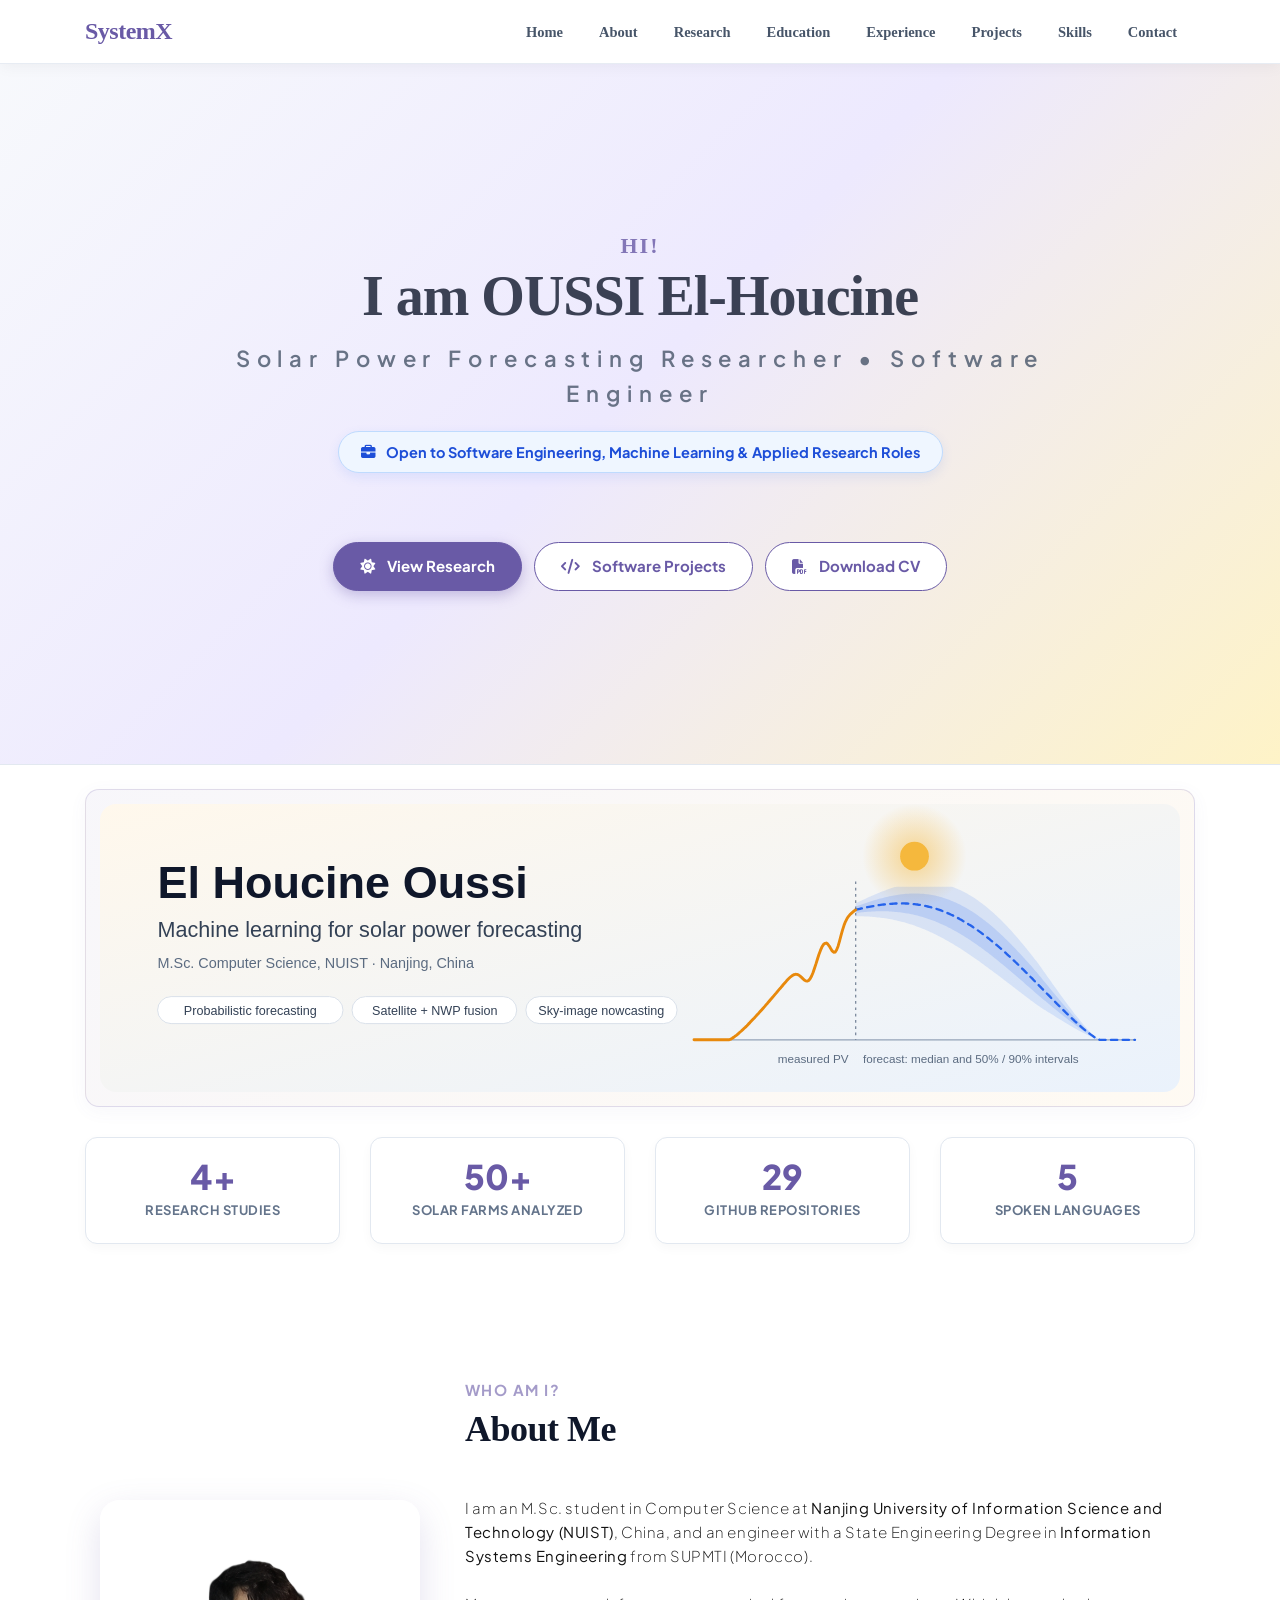
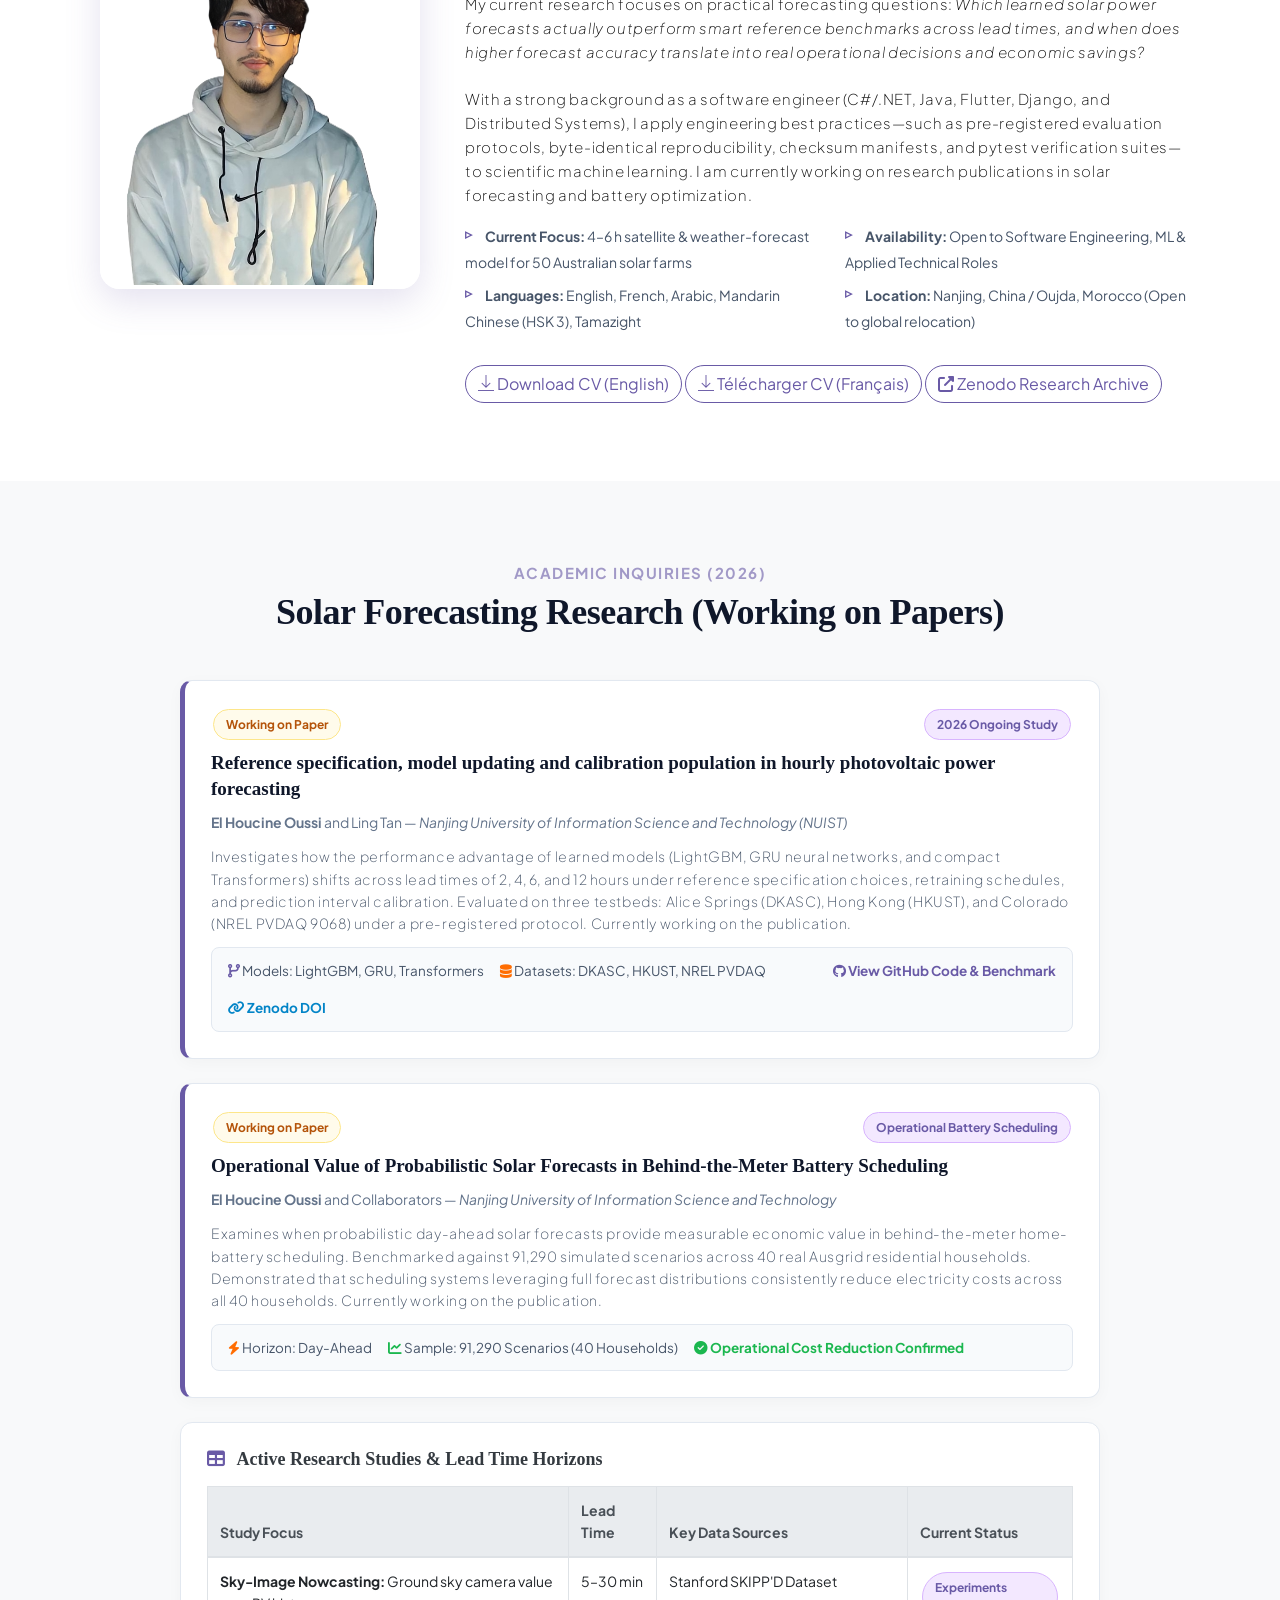
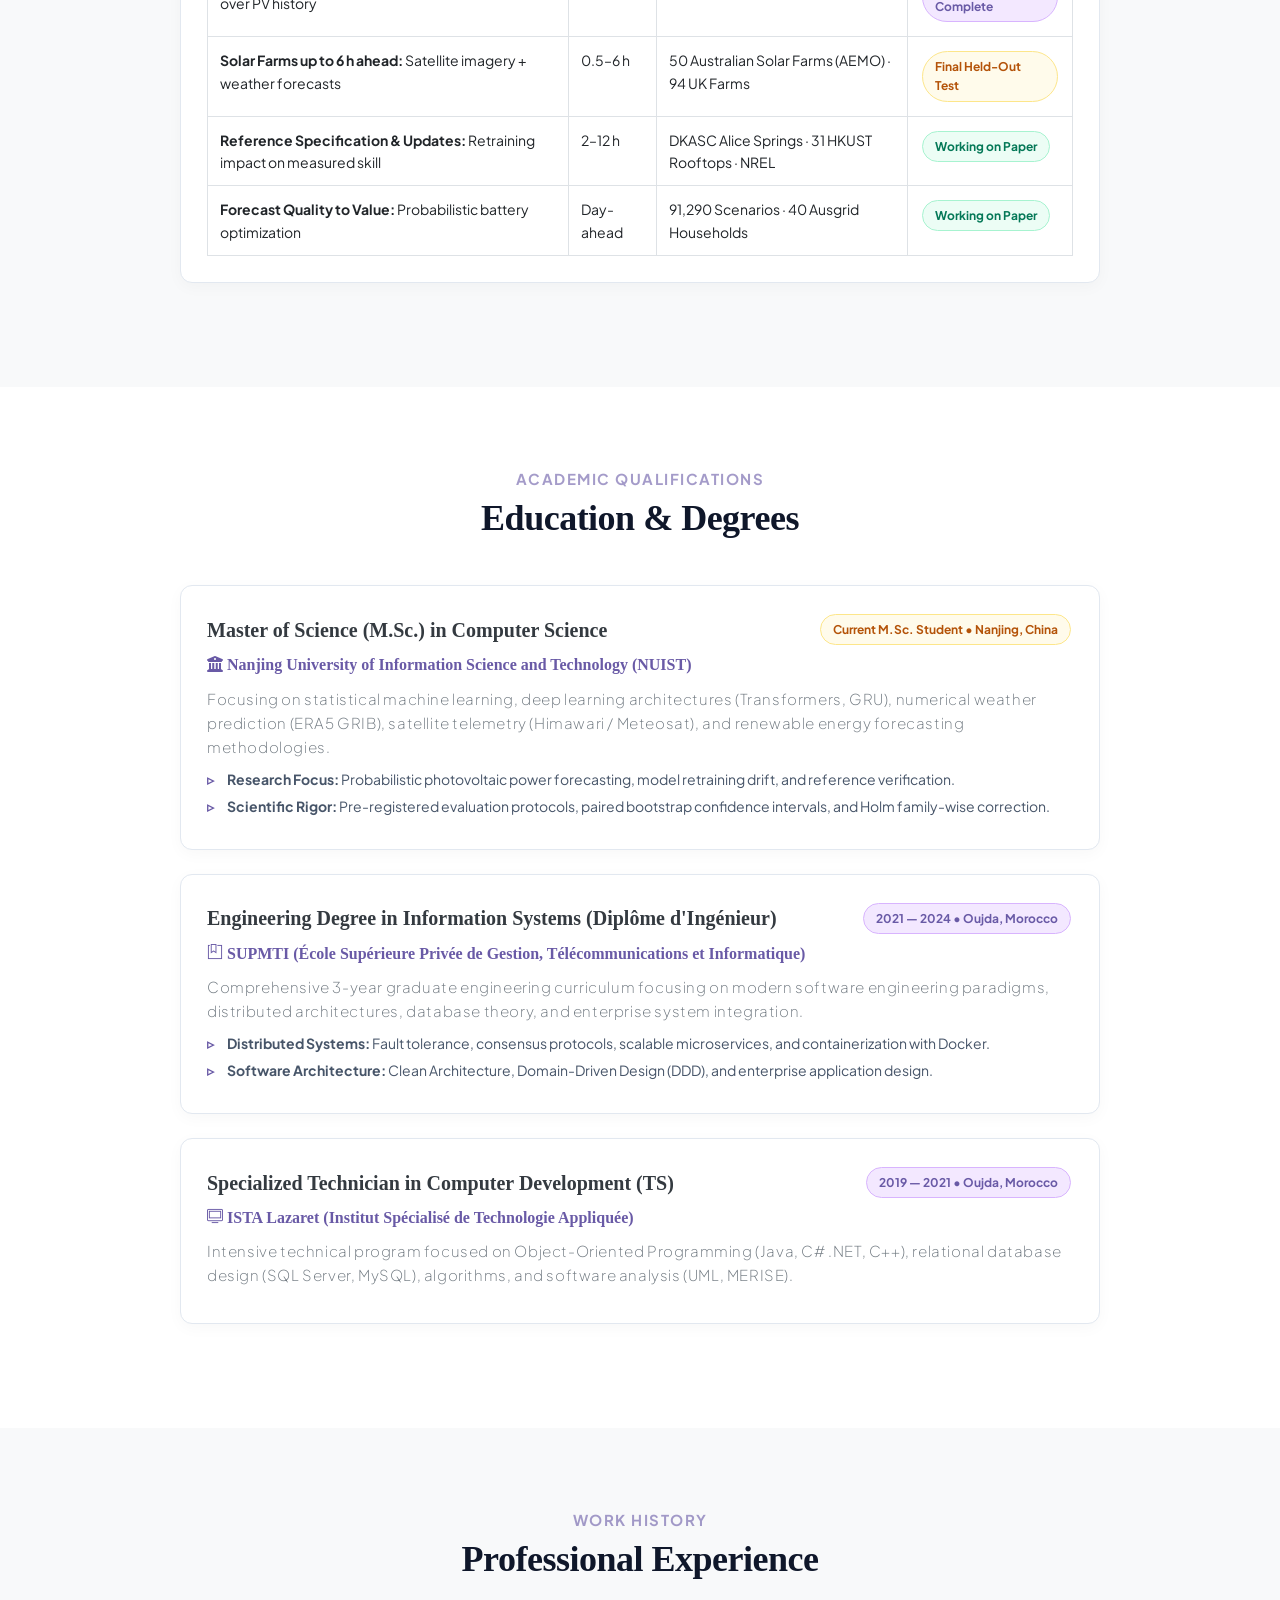
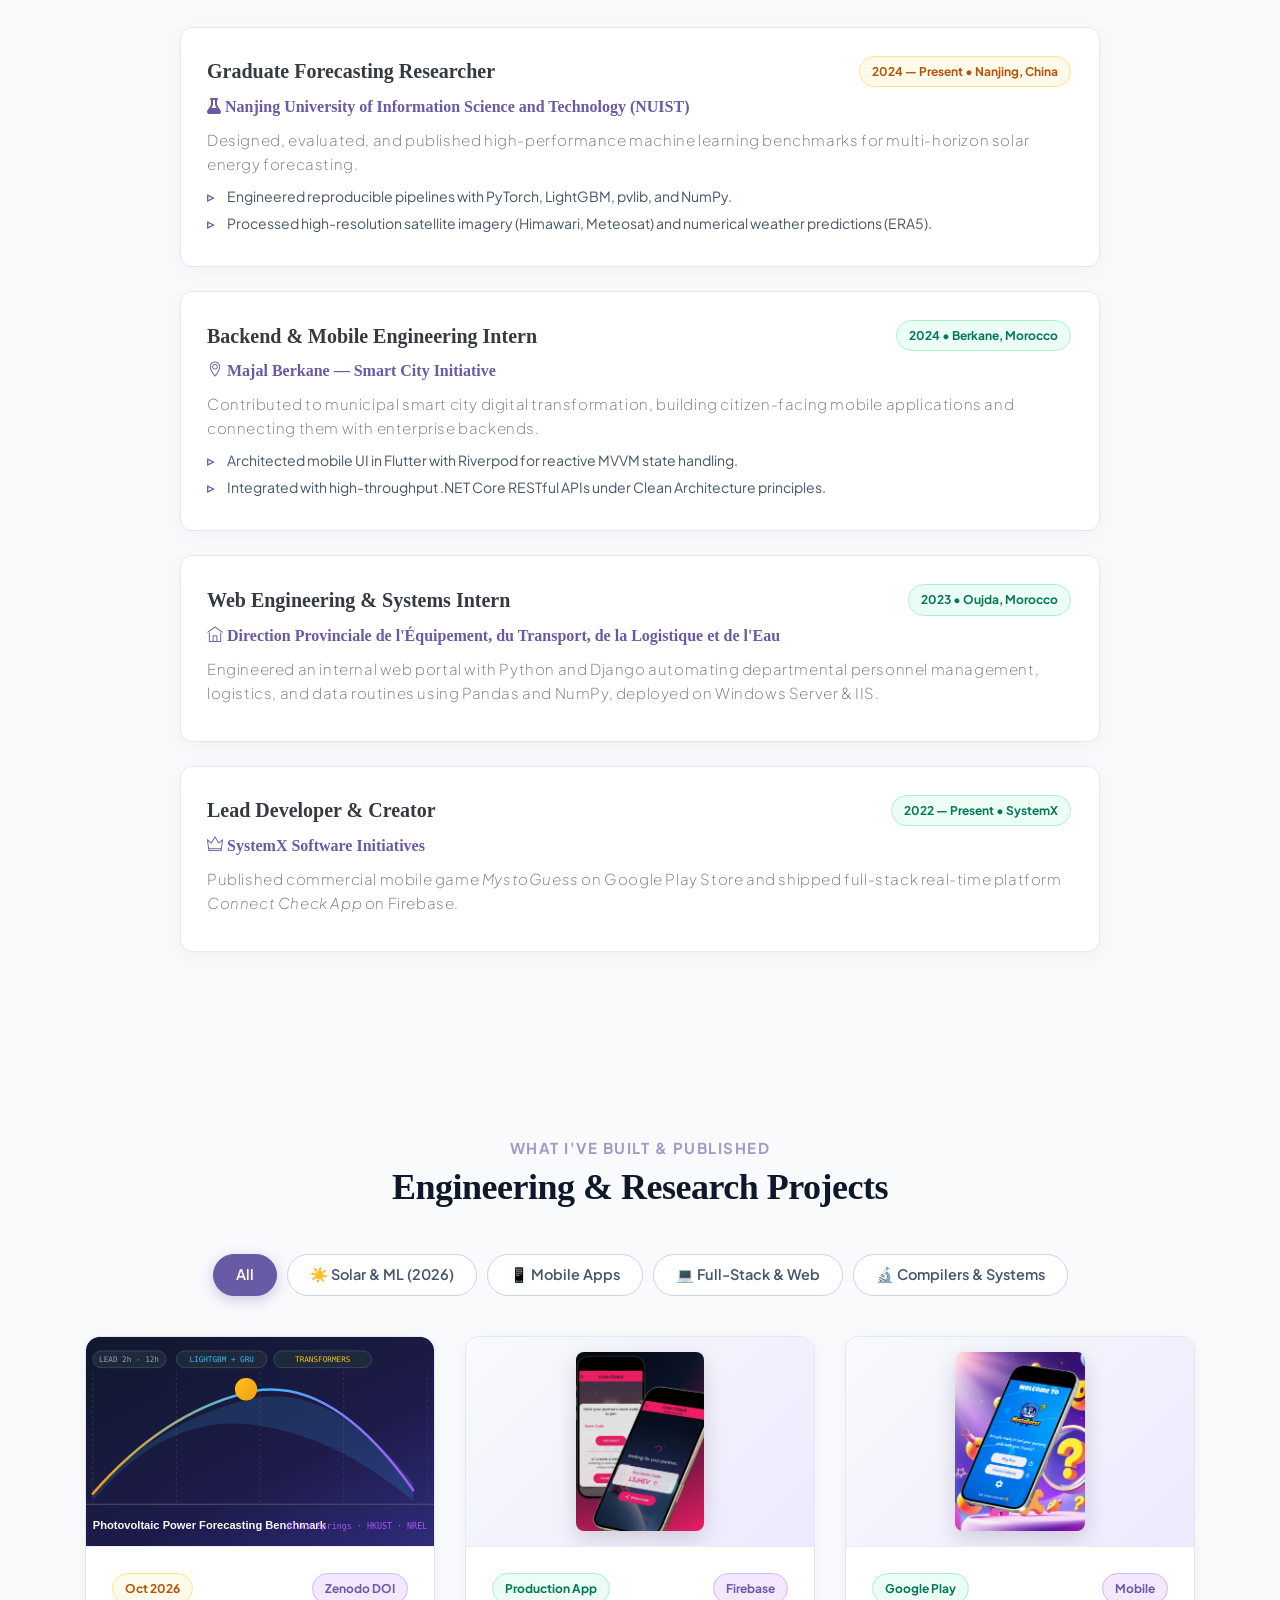
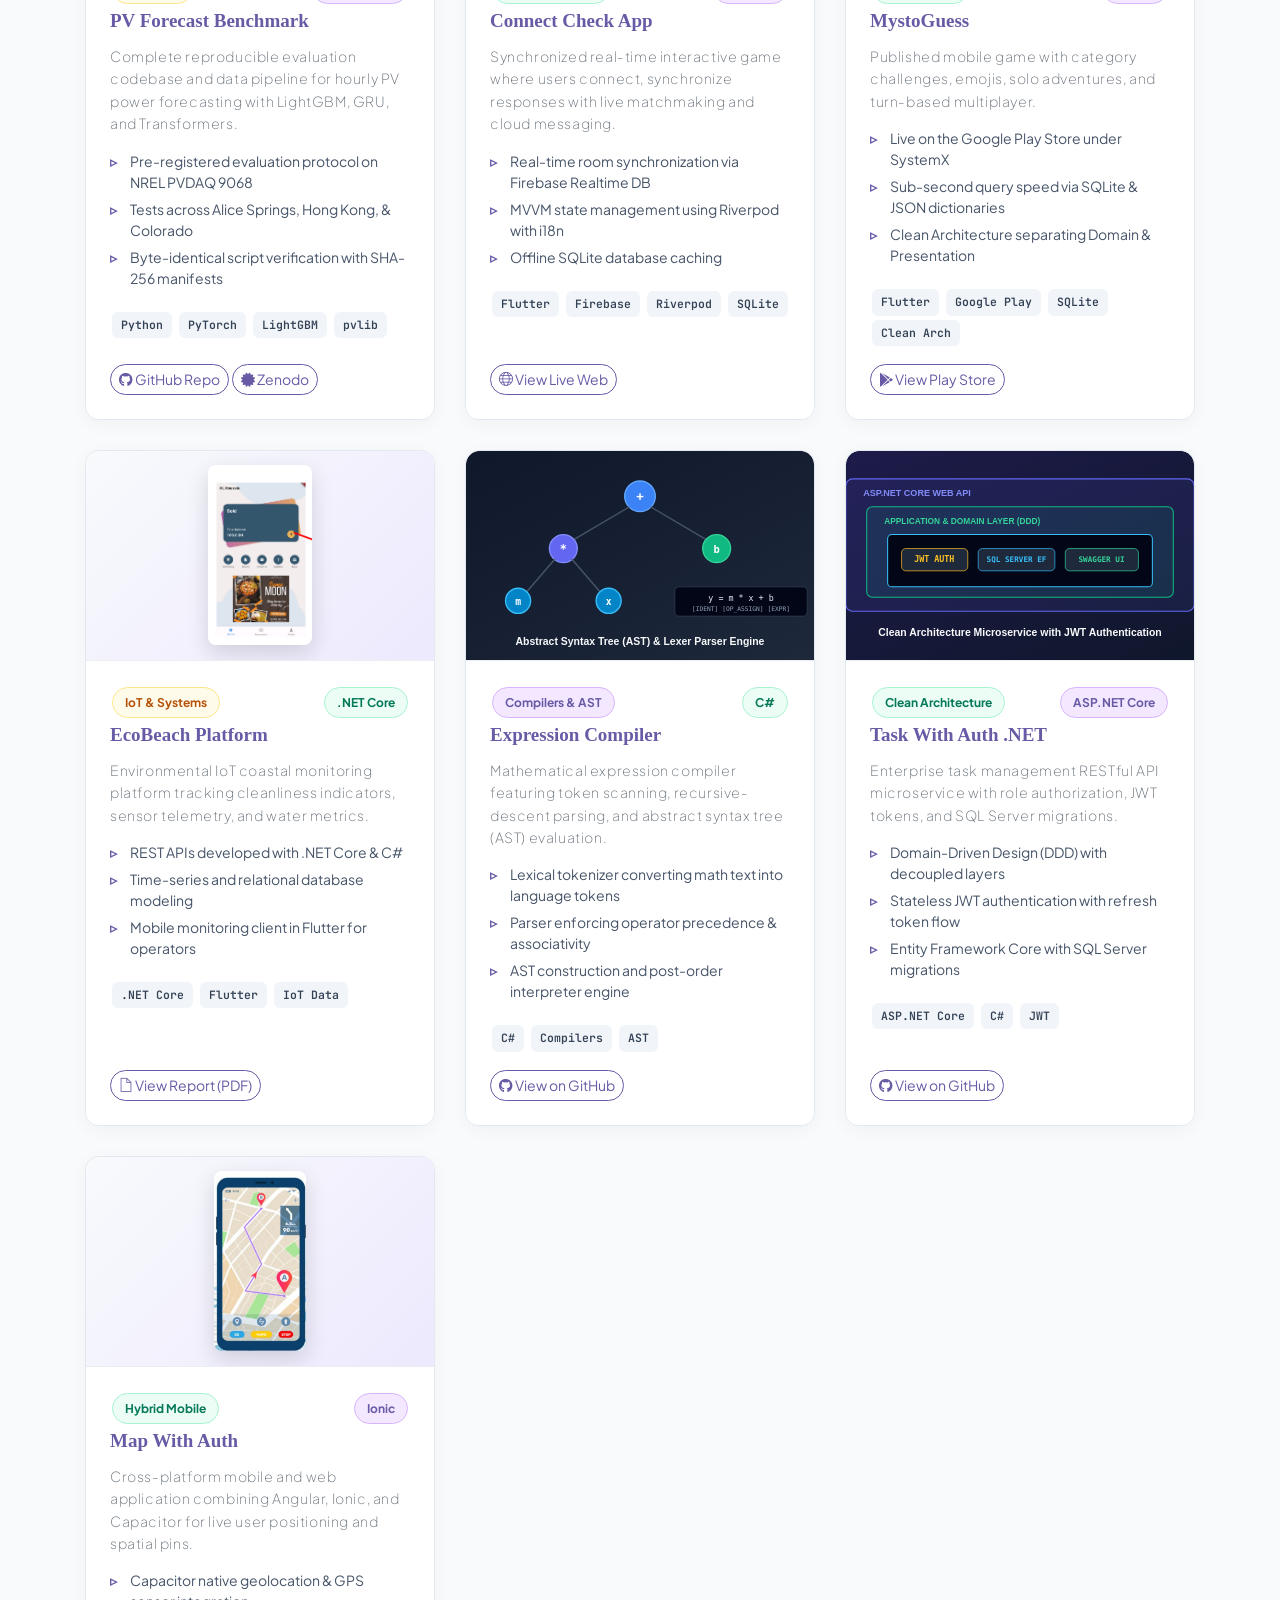
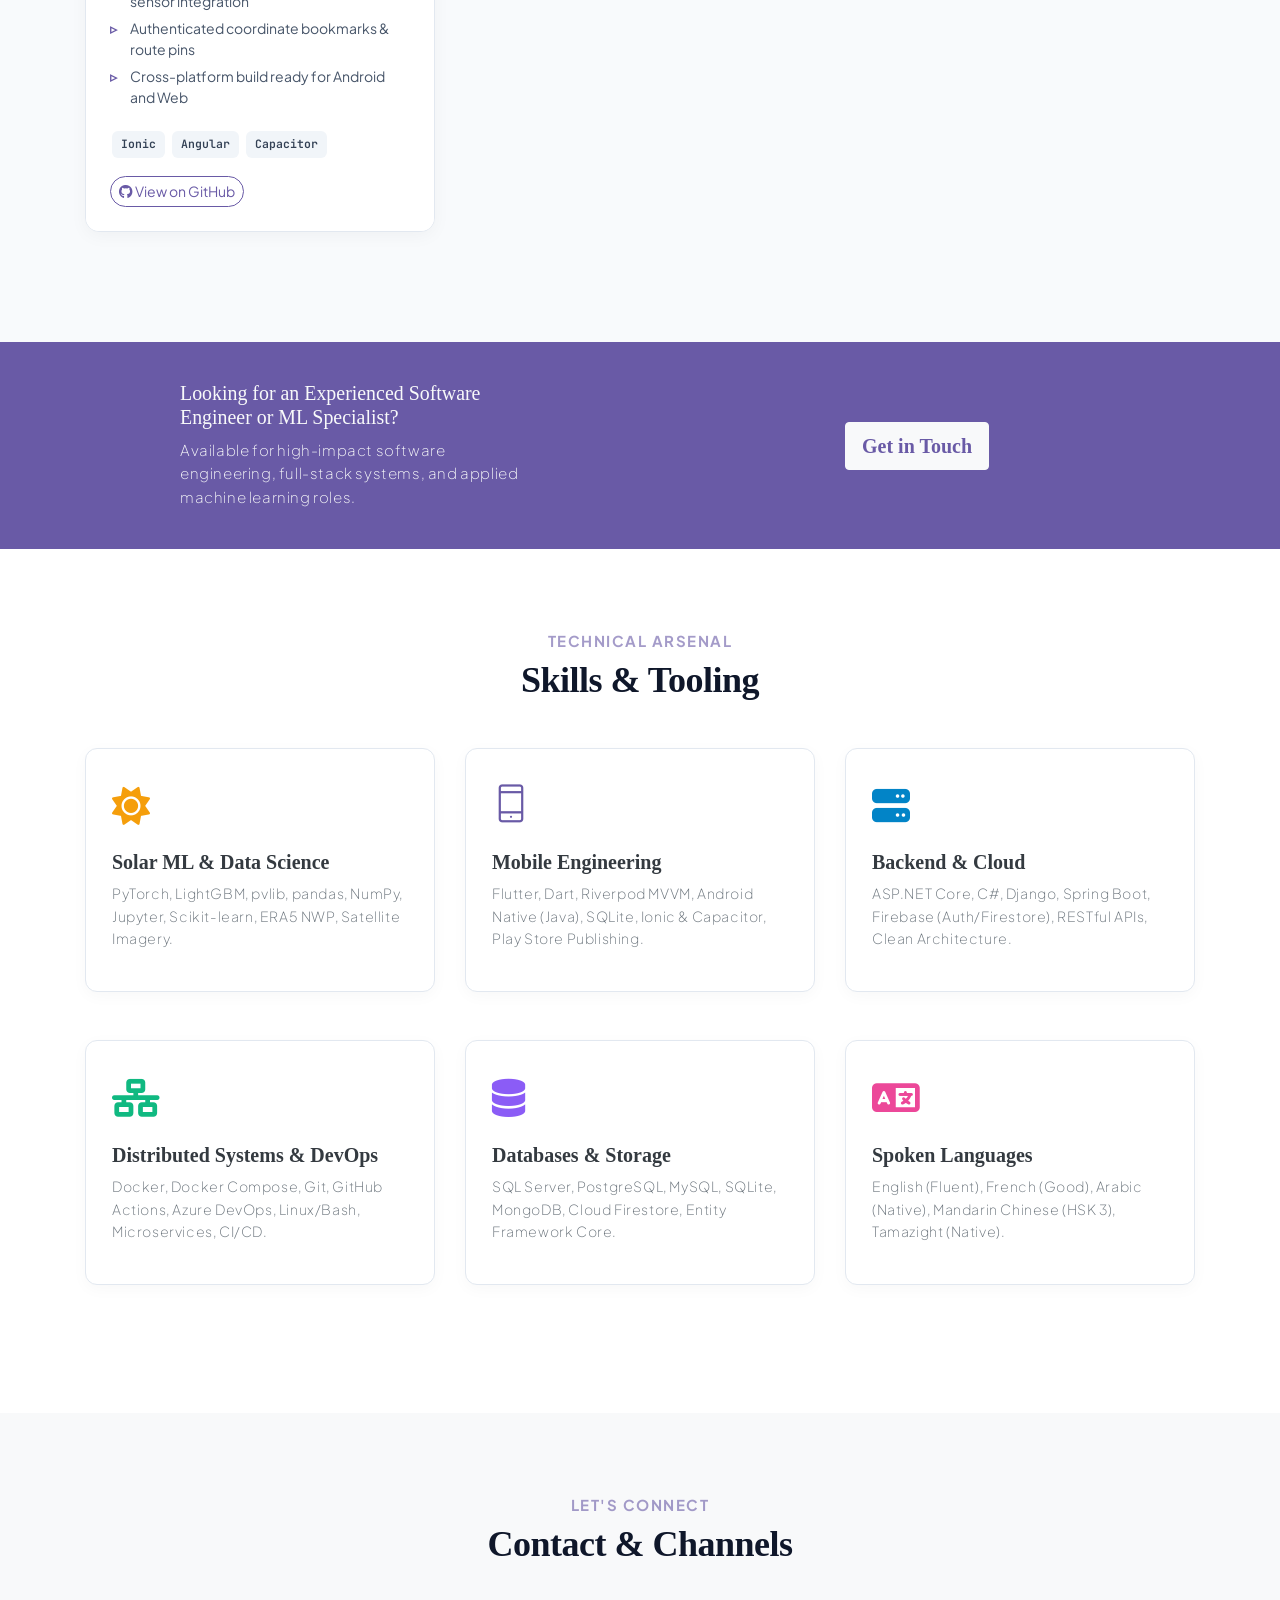
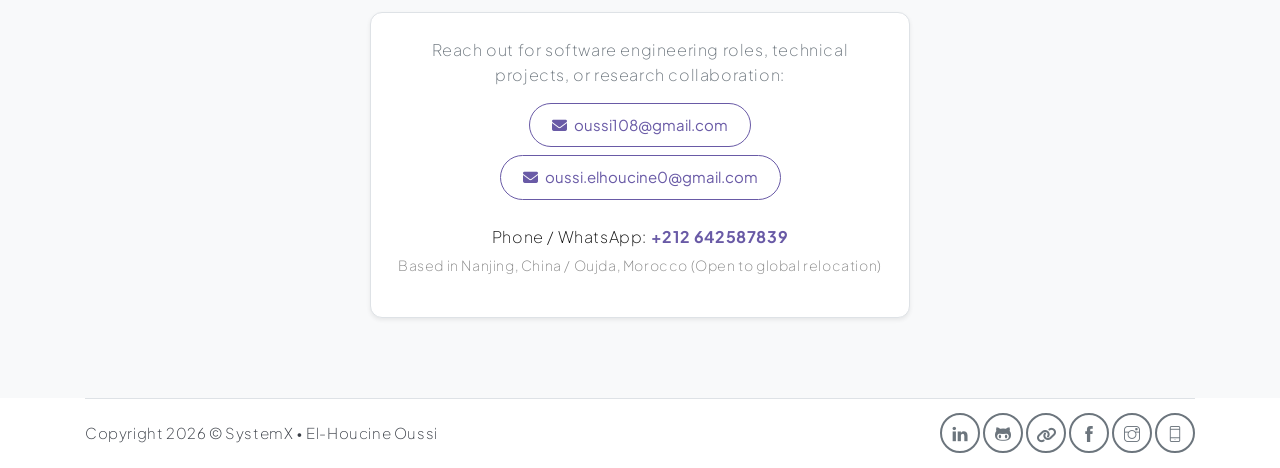
==== public/index.html @ 3c92953e "feat: position portfolio for software engineering and ML opportunities" ====
<!DOCTYPE html>
<html lang="en">
<head>
    <meta charset="utf-8">
    <meta name="viewport" content="width=device-width, initial-scale=1, shrink-to-fit=no">
    <meta name="description" content="Portfolio of El-Houcine Oussi, M.Sc. in Computer Science at NUIST & Information Systems Engineer from SUPMTI. Specializing in Solar Power & Renewable Energy Forecasting, Distributed Systems, Flutter, and .NET.">
    <meta name="author" content="El-Houcine Oussi">
    <title>El-Houcine OUSSI | Solar Forecasting Researcher & Software Engineer</title>
    
    <!-- Favicon -->
    <link rel="icon" href="data:image/svg+xml,<svg xmlns=%22http://www.w3.org/2000/svg%22 viewBox=%220%22 100 100%22><text y=%22.9em%22 font-size=%2290%22>☀️</text></svg>">

    <!-- Fonts & Icons -->
    <link rel="preconnect" href="https://fonts.googleapis.com">
    <link rel="preconnect" href="https://fonts.gstatic.com" crossorigin>
    <link href="https://fonts.googleapis.com/css2?family=Plus+Jakarta+Sans:wght@300;400;500;600;700;800&family=JetBrains+Mono:wght@400;500;600&display=swap" rel="stylesheet">
    <link rel="stylesheet" href="https://cdnjs.cloudflare.com/ajax/libs/font-awesome/6.5.1/css/all.min.css">
    <link rel="stylesheet" href="assets/vendors/themify-icons/css/themify-icons.css">

    <!-- Meyawo Core Styles -->
    <link rel="stylesheet" href="assets/css/meyawo.css">

    <style>
        :root {
            --primary: #695aa6;
            --primary-dark: #514488;
            --primary-light: #f3f0fc;
            --accent-solar: #f59e0b;
            --text-dark: #1e293b;
            --text-muted: #64748b;
            --bg-light: #f8fafc;
        }

        html {
            scroll-behavior: smooth;
        }

        body {
            font-family: 'Plus Jakarta Sans', sans-serif;
            color: var(--text-dark);
            background-color: #ffffff;
            line-height: 1.6;
            overflow-x: hidden;
        }

        /* ----------------------------------------------------
           1. MODERN FIXED NAVBAR
        ---------------------------------------------------- */
        .custom-navbar {
            position: fixed !important;
            top: 0 !important;
            left: 0 !important;
            width: 100% !important;
            z-index: 1050 !important;
            background: rgba(255, 255, 255, 0.98) !important;
            backdrop-filter: blur(10px) !important;
            border-bottom: 1px solid rgba(226, 232, 240, 0.8) !important;
            box-shadow: 0 2px 15px rgba(0, 0, 0, 0.05) !important;
            padding: 10px 0 !important;
            min-height: 64px !important;
            transition: all 0.3s ease !important;
        }

        .custom-navbar .container {
            display: flex !important;
            align-items: center !important;
            justify-content: space-between !important;
            min-height: auto !important;
            padding-top: 0 !important;
            padding-bottom: 0 !important;
        }

        .custom-navbar .logo {
            font-size: 24px !important;
            font-weight: 800 !important;
            color: var(--primary) !important;
            letter-spacing: -0.5px !important;
            text-decoration: none !important;
        }

        .custom-navbar .nav {
            display: flex !important;
            align-items: center !important;
            list-style: none !important;
            margin: 0 !important;
            padding: 0 !important;
        }

        .custom-navbar .nav .item {
            margin: 0 4px !important;
            opacity: 1 !important;
            visibility: visible !important;
            transform: none !important;
            transition: none !important;
        }

        .custom-navbar .nav .item .link {
            color: #475569 !important;
            font-weight: 600 !important;
            font-size: 14.5px !important;
            padding: 8px 14px !important;
            border-radius: 8px !important;
            text-decoration: none !important;
            transition: all 0.2s ease !important;
        }

        .custom-navbar .nav .item .link:hover,
        .custom-navbar .nav .item .link.active {
            color: var(--primary) !important;
            background-color: var(--primary-light) !important;
        }

        .custom-navbar .hamburger {
            display: none !important;
        }

        @media (max-width: 991.98px) {
            .custom-navbar .hamburger {
                display: block !important;
                margin-left: auto !important;
                padding: 10px !important;
            }
            .custom-navbar .hamburger .hamburger-inner,
            .custom-navbar .hamburger .hamburger-inner::before,
            .custom-navbar .hamburger .hamburger-inner::after {
                background: #334155 !important;
            }
            .custom-navbar .nav {
                position: absolute !important;
                top: 100% !important;
                left: 0 !important;
                width: 100% !important;
                background: #ffffff !important;
                flex-direction: column !important;
                padding: 15px 20px !important;
                box-shadow: 0 10px 25px rgba(0,0,0,0.1) !important;
                border-bottom: 1px solid #e2e8f0 !important;
                display: none !important;
            }
            .custom-navbar .nav.show {
                display: flex !important;
            }
            .custom-navbar .nav .item {
                width: 100% !important;
                margin: 4px 0 !important;
            }
            .custom-navbar .nav .item .link {
                display: block !important;
                padding: 10px 14px !important;
            }
        }

        /* ----------------------------------------------------
           2. HERO HEADER
        ---------------------------------------------------- */
        .header {
            position: relative !important;
            height: auto !important;
            min-height: 85vh !important;
            display: flex !important;
            align-items: center !important;
            justify-content: center !important;
            padding: 130px 0 70px 0 !important;
            background: linear-gradient(135deg, #f8fafc 0%, #ede9fe 50%, #fef3c7 100%) !important;
            border-bottom: 1px solid #e2e8f0 !important;
        }

        .header .overlay {
            display: none !important;
        }

        .header-content {
            position: relative !important;
            z-index: 2 !important;
            max-width: 900px !important;
            margin: 0 auto !important;
            padding-left: 15px !important;
            padding-right: 15px !important;
        }

        .header-title {
            margin-bottom: 12px !important;
        }

        .header-title .up {
            display: block !important;
            font-size: 22px !important;
            font-weight: 700 !important;
            color: var(--primary) !important;
            text-transform: uppercase !important;
            letter-spacing: 2px !important;
        }

        .header-title .down {
            display: block !important;
            font-size: clamp(32px, 5vw, 56px) !important;
            font-weight: 800 !important;
            color: #0f172a !important;
            letter-spacing: -1px !important;
            line-height: 1.15 !important;
        }

        .header-subtitle {
            font-size: clamp(16px, 2.5vw, 22px) !important;
            font-weight: 600 !important;
            color: #475569 !important;
            margin-top: 10px !important;
            margin-bottom: 20px !important;
        }

        .status-pill {
            display: inline-flex !important;
            align-items: center !important;
            gap: 10px !important;
            background: #eff6ff !important;
            border: 1px solid #bfdbfe !important;
            color: #1d4ed8 !important;
            padding: 10px 22px !important;
            border-radius: 50px !important;
            font-size: 14.5px !important;
            font-weight: 700 !important;
            box-shadow: 0 4px 12px rgba(37, 99, 235, 0.1) !important;
            margin-bottom: 25px !important;
            line-height: 1.4 !important;
            text-align: left !important;
        }

        .hero-btn-group {
            display: flex !important;
            flex-wrap: wrap !important;
            justify-content: center !important;
            gap: 12px !important;
        }

        .hero-btn-group .btn {
            padding: 12px 26px !important;
            font-size: 15px !important;
            font-weight: 700 !important;
            border-radius: 50px !important;
            display: inline-flex !important;
            align-items: center !important;
            gap: 8px !important;
            transition: all 0.25s ease !important;
        }

        .btn-primary {
            background-color: var(--primary) !important;
            border-color: var(--primary) !important;
            color: #ffffff !important;
            box-shadow: 0 4px 14px rgba(105, 90, 166, 0.35) !important;
        }

        .btn-primary:hover {
            background-color: var(--primary-dark) !important;
            border-color: var(--primary-dark) !important;
            transform: translateY(-2px) !important;
            box-shadow: 0 6px 20px rgba(105, 90, 166, 0.45) !important;
        }

        .btn-outline-primary {
            color: var(--primary) !important;
            border-color: var(--primary) !important;
            background: #ffffff !important;
        }

        .btn-outline-primary:hover {
            background-color: var(--primary) !important;
            color: #ffffff !important;
            transform: translateY(-2px) !important;
        }

        /* ----------------------------------------------------
           3. INTRO METRICS & BANNER SECTION
        ---------------------------------------------------- */
        .intro-strip-section {
            padding: 40px 0 20px 0 !important;
            background: #ffffff !important;
        }

        .research-banner-box {
            background: linear-gradient(135deg, rgba(105, 90, 166, 0.05) 0%, rgba(245, 158, 11, 0.05) 100%) !important;
            border: 1px solid rgba(105, 90, 166, 0.18) !important;
            border-radius: 14px !important;
            padding: 14px !important;
            margin-bottom: 30px !important;
            box-shadow: 0 4px 18px rgba(105, 90, 166, 0.05) !important;
        }

        .research-banner-box img {
            width: 100% !important;
            height: auto !important;
            border-radius: 8px !important;
            display: block !important;
        }

        .stat-box {
            background: #ffffff !important;
            border: 1px solid #e2e8f0 !important;
            border-radius: 12px !important;
            padding: 22px 15px !important;
            text-align: center !important;
            box-shadow: 0 4px 12px rgba(0, 0, 0, 0.03) !important;
            transition: transform 0.2s ease, border-color 0.2s ease !important;
            height: 100% !important;
        }

        .stat-box:hover {
            transform: translateY(-3px) !important;
            border-color: var(--primary) !important;
        }

        .stat-num {
            font-size: 34px !important;
            font-weight: 800 !important;
            color: var(--primary) !important;
            line-height: 1 !important;
            margin-bottom: 6px !important;
        }

        .stat-lbl {
            font-size: 13px !important;
            color: var(--text-muted) !important;
            font-weight: 700 !important;
            text-transform: uppercase !important;
            letter-spacing: 0.5px !important;
        }

        /* ----------------------------------------------------
           4. ABOUT ME SECTION
        ---------------------------------------------------- */
        #about {
            padding: 70px 0 !important;
            background: #ffffff !important;
        }

        .about-grid {
            display: flex !important;
            flex-wrap: wrap !important;
            align-items: center !important;
            justify-content: center !important;
            gap: 40px !important;
            text-align: left !important;
        }

        .about-img-col {
            flex: 0 0 300px !important;
            max-width: 320px !important;
            text-align: center !important;
        }

        .about-img-col img {
            width: 100% !important;
            max-width: 280px !important;
            height: auto !important;
            border-radius: 20px !important;
            box-shadow: 0 12px 35px rgba(105, 90, 166, 0.18) !important;
            border: 4px solid #ffffff !important;
        }

        .about-text-col {
            flex: 1 1 500px !important;
            min-width: 300px !important;
        }

        .about-text-col p {
            color: #475569 !important;
            font-size: 15.5px !important;
            line-height: 1.7 !important;
        }

        /* ----------------------------------------------------
           5. SHARED SECTION STYLING
        ---------------------------------------------------- */
        .section {
            padding: 80px 0 !important;
            position: relative !important;
            clear: both !important;
        }

        .section-subtitle {
            font-size: 15px !important;
            font-weight: 700 !important;
            color: var(--primary) !important;
            text-transform: uppercase !important;
            letter-spacing: 1.5px !important;
            margin-bottom: 6px !important;
        }

        .section-title {
            font-size: clamp(26px, 3.5vw, 36px) !important;
            font-weight: 800 !important;
            color: #0f172a !important;
            letter-spacing: -0.5px !important;
            margin-bottom: 45px !important;
        }

        /* ----------------------------------------------------
           6. RESEARCH PAPER CARDS
        ---------------------------------------------------- */
        .paper-card {
            background: #ffffff !important;
            border: 1px solid #e2e8f0 !important;
            border-left: 5px solid var(--primary) !important;
            border-radius: 12px !important;
            padding: 26px !important;
            margin-bottom: 24px !important;
            text-align: left !important;
            box-shadow: 0 4px 16px rgba(0, 0, 0, 0.03) !important;
            transition: all 0.25s ease !important;
        }

        .paper-card:hover {
            border-color: var(--primary) !important;
            box-shadow: 0 10px 28px rgba(105, 90, 166, 0.12) !important;
            transform: translateY(-2px) !important;
        }

        .paper-title {
            font-size: 19px !important;
            font-weight: 700 !important;
            color: #0f172a !important;
            margin-bottom: 8px !important;
            line-height: 1.4 !important;
        }

        .paper-authors {
            font-size: 14px !important;
            color: #64748b !important;
            margin-bottom: 12px !important;
        }

        .paper-meta {
            font-size: 13.5px !important;
            color: #475569 !important;
            background: #f8fafc !important;
            padding: 12px 16px !important;
            border-radius: 8px !important;
            border: 1px solid #e2e8f0 !important;
            display: flex !important;
            flex-wrap: wrap !important;
            gap: 16px !important;
            align-items: center !important;
        }

        /* ----------------------------------------------------
           7. FEATURE CARDS (Education & Experience Timeline)
        ---------------------------------------------------- */
        .feature-card {
            background: #ffffff !important;
            border: 1px solid #e2e8f0 !important;
            border-radius: 12px !important;
            padding: 26px !important;
            margin-bottom: 24px !important;
            box-shadow: 0 4px 16px rgba(0, 0, 0, 0.03) !important;
            text-align: left !important;
            transition: all 0.25s ease !important;
            height: auto !important;
        }

        .feature-card:hover {
            border-color: var(--primary) !important;
            box-shadow: 0 10px 25px rgba(105, 90, 166, 0.1) !important;
            transform: translateY(-2px) !important;
        }

        /* ----------------------------------------------------
           8. PROJECT CARDS (Clean Grid)
        ---------------------------------------------------- */
        #portfolio {
            background-color: #f8fafc !important;
            position: relative !important;
            z-index: 5 !important;
        }

        .filter-btn-group {
            display: flex !important;
            flex-wrap: wrap !important;
            justify-content: center !important;
            gap: 10px !important;
            margin-bottom: 40px !important;
        }

        .filter-btn-group .btn {
            border-radius: 50px !important;
            padding: 9px 22px !important;
            font-size: 14.5px !important;
            font-weight: 600 !important;
            border: 1px solid #cbd5e1 !important;
            color: #475569 !important;
            background: #ffffff !important;
            transition: all 0.2s ease !important;
        }

        .filter-btn-group .btn.active,
        .filter-btn-group .btn:hover {
            background: var(--primary) !important;
            color: #ffffff !important;
            border-color: var(--primary) !important;
            box-shadow: 0 4px 14px rgba(105, 90, 166, 0.3) !important;
        }

        .project-item {
            margin-bottom: 30px !important;
            display: flex !important;
        }

        .project-card {
            background: #ffffff !important;
            border: 1px solid #e2e8f0 !important;
            border-radius: 14px !important;
            overflow: hidden !important;
            height: 100% !important;
            width: 100% !important;
            display: flex !important;
            flex-direction: column !important;
            box-shadow: 0 4px 18px rgba(0, 0, 0, 0.04) !important;
            transition: transform 0.25s ease, box-shadow 0.25s ease, border-color 0.25s ease !important;
        }

        .project-card:hover {
            transform: translateY(-5px) !important;
            box-shadow: 0 14px 30px rgba(105, 90, 166, 0.15) !important;
            border-color: var(--primary) !important;
        }

        .project-img-frame {
            height: 210px !important;
            background: linear-gradient(135deg, #f8fafc 0%, #ede9fe 100%) !important;
            display: flex !important;
            align-items: center !important;
            justify-content: center !important;
            border-radius: 14px 14px 0 0 !important;
            overflow: hidden !important;
            position: relative !important;
            padding: 14px !important;
            border-bottom: 1px solid #eaedf1 !important;
        }

        .project-img-frame img.mobile-shot {
            max-height: 180px !important;
            width: auto !important;
            max-width: 85% !important;
            object-fit: contain !important;
            border-radius: 8px !important;
            box-shadow: 0 8px 22px rgba(0, 0, 0, 0.14) !important;
            transition: transform 0.3s ease !important;
        }

        .project-card:hover .project-img-frame img.mobile-shot {
            transform: scale(1.05) !important;
        }

        .project-img-frame.banner-shot {
            padding: 0 !important;
            background: #0f172a !important;
        }

        .project-img-frame.banner-shot img {
            width: 100% !important;
            height: 100% !important;
            object-fit: cover !important;
            border-radius: 14px 14px 0 0 !important;
            box-shadow: none !important;
            transition: transform 0.3s ease !important;
        }

        .project-card:hover .project-img-frame.banner-shot img {
            transform: scale(1.03) !important;
        }

        .project-card-body {
            padding: 24px !important;
            display: flex !important;
            flex-direction: column !important;
            flex-grow: 1 !important;
            text-align: left !important;
            background: #ffffff !important;
        }

        .badge-pill-custom {
            font-size: 12px !important;
            font-weight: 700 !important;
            padding: 5px 12px !important;
            border-radius: 50px !important;
            display: inline-block !important;
            margin: 2px !important;
        }

        .badge-academic {
            background-color: #f3e8ff !important;
            color: #695aa6 !important;
            border: 1px solid #d8b4fe !important;
        }

        .badge-solar {
            background-color: #fffbeb !important;
            color: #b45309 !important;
            border: 1px solid #fde68a !important;
        }

        .badge-industry {
            background-color: #ecfdf5 !important;
            color: #047857 !important;
            border: 1px solid #a7f3d0 !important;
        }

        .project-tag {
            font-size: 11.5px !important;
            padding: 4px 9px !important;
            background-color: #f1f5f9 !important;
            color: #334155 !important;
            border-radius: 6px !important;
            margin: 2px !important;
            display: inline-block !important;
            font-weight: 600 !important;
            font-family: 'JetBrains Mono', monospace !important;
        }

        .project-bullet {
            font-size: 14px !important;
            color: #475569 !important;
            margin-bottom: 6px !important;
            position: relative !important;
            padding-left: 20px !important;
            list-style: none !important;
            line-height: 1.5 !important;
        }

        .project-bullet::before {
            content: "▹" !important;
            position: absolute !important;
            left: 0 !important;
            color: var(--primary) !important;
            font-weight: bold !important;
        }
    </style>
</head>
<body data-spy="scroll" data-target=".navbar" data-offset="70">

    <!-- Page Navbar -->
    <nav class="custom-navbar" data-spy="affix" data-offset-top="20">
        <div class="container">
            <a class="logo" href="#">SystemX</a>         
            <ul class="nav">
                <li class="item"><a class="link" href="#home">Home</a></li>
                <li class="item"><a class="link" href="#about">About</a></li>
                <li class="item"><a class="link" href="#research">Research</a></li>
                <li class="item"><a class="link" href="#education">Education</a></li>
                <li class="item"><a class="link" href="#experience">Experience</a></li>
                <li class="item"><a class="link" href="#portfolio">Projects</a></li>
                <li class="item"><a class="link" href="#skills">Skills</a></li>
                <li class="item"><a class="link" href="#contact">Contact</a></li>
            </ul>
            <a href="javascript:void(0)" id="nav-toggle" class="hamburger hamburger--elastic">
                <div class="hamburger-box">
                  <div class="hamburger-inner"></div>
                </div>
            </a>
        </div>          
    </nav><!-- End of Page Navbar -->

    <!-- Page Header (Classic Meyawo Hero) -->
    <header id="home" class="header">
        <div class="overlay"></div>
        <div class="header-content container text-center">
            
            <h1 class="header-title">
                <span class="up">HI!</span>
                <span class="down">I am OUSSI El-Houcine</span>
            </h1>
            <p class="header-subtitle">Solar Power Forecasting Researcher • Software Engineer</p>            
            
            <div>
                <span class="status-pill">
                    <i class="fas fa-briefcase"></i> Open to Software Engineering, Machine Learning & Applied Research Roles
                </span>
            </div>

            <div class="hero-btn-group mt-4">
                <a href="#research" class="btn btn-primary btn-rounded me-2" style="padding: 10px 24px; font-size: 15px;">
                    <i class="fas fa-sun mr-1"></i> View Research
                </a>
                <a href="#portfolio" class="btn btn-outline-primary btn-rounded me-2" style="padding: 10px 24px; font-size: 15px;">
                    <i class="fas fa-code mr-1"></i> Software Projects
                </a>
                <a href="assets/docs/CV_English.pdf" download class="btn btn-outline-primary btn-rounded" style="padding: 10px 24px; font-size: 15px;">
                    <i class="fas fa-file-pdf mr-1"></i> Download CV
                </a>
            </div>
        </div>              
    </header><!-- End of Page Header -->

    <!-- Research Banner Bar -->
    <div class="container mt-4">
        <div class="research-banner-box">
            <picture>
                <source media="(prefers-color-scheme: dark)" srcset="assets/imgs/banner-dark.svg">
                <img src="assets/imgs/banner-light.svg" alt="El Houcine Oussi - machine learning for solar power forecasting">
            </picture>
        </div>
    </div>

    <!-- Quick Stats Metric Strip -->
    <div class="container mb-5">
        <div class="row">
            <div class="col-6 col-md-3 mb-3">
                <div class="stat-box">
                    <div class="stat-num">4+</div>
                    <div class="stat-lbl">Research Studies</div>
                </div>
            </div>
            <div class="col-6 col-md-3 mb-3">
                <div class="stat-box">
                    <div class="stat-num">50+</div>
                    <div class="stat-lbl">Solar Farms Analyzed</div>
                </div>
            </div>
            <div class="col-6 col-md-3 mb-3">
                <div class="stat-box">
                    <div class="stat-num">29</div>
                    <div class="stat-lbl">GitHub Repositories</div>
                </div>
            </div>
            <div class="col-6 col-md-3 mb-3">
                <div class="stat-box">
                    <div class="stat-num">5</div>
                    <div class="stat-lbl">Spoken Languages</div>
                </div>
            </div>
        </div>
    </div>

    <!-- About Section -->
    <section class="section pt-0" id="about">
        <div class="container text-center">
            <div class="row align-items-center justify-content-center text-left" style="gap: 20px 0;">
                <div class="col-lg-4 text-center mb-4 mb-lg-0">
                    <img src="assets/imgs/my-image.png" alt="El-Houcine Oussi Profile Photo" 
                         style="width: 100%; max-width: 320px; border-radius: 20px; box-shadow: 0 12px 35px rgba(105, 90, 166, 0.18); border: 4px solid #ffffff;">
                </div>
                <div class="col-lg-8">
                    
                    <p class="section-subtitle">Who Am I?</p>
                    <h2 class="section-title mb-3">About Me</h2>
                    <p>
                        I am an M.Sc. student in Computer Science at <strong>Nanjing University of Information Science and Technology (NUIST)</strong>, China, and an engineer with a State Engineering Degree in <strong>Information Systems Engineering</strong> from SUPMTI (Morocco).
                        <br><br>
                        My current research focuses on practical forecasting questions: <em>Which learned solar power forecasts actually outperform smart reference benchmarks across lead times, and when does higher forecast accuracy translate into real operational decisions and economic savings?</em>
                        <br><br>
                        With a strong background as a software engineer (C#/.NET, Java, Flutter, Django, and Distributed Systems), I apply engineering best practices—such as pre-registered evaluation protocols, byte-identical reproducibility, checksum manifests, and pytest verification suites—to scientific machine learning. I am currently working on research publications in solar forecasting and battery optimization.
                    </p>
    
                    <div class="row text-left mt-3 mb-3">
                        <div class="col-md-6 mb-2">
                            <span class="project-bullet"><strong>Current Focus:</strong> 4–6 h satellite & weather-forecast model for 50 Australian solar farms</span>
                        </div>
                        <div class="col-md-6 mb-2">
                            <span class="project-bullet"><strong>Availability:</strong> Open to Software Engineering, ML & Applied Technical Roles</span>
                        </div>
                        <div class="col-md-6 mb-2">
                            <span class="project-bullet"><strong>Languages:</strong> English, French, Arabic, Mandarin Chinese (HSK 3), Tamazight</span>
                        </div>
                        <div class="col-md-6 mb-2">
                            <span class="project-bullet"><strong>Location:</strong> Nanjing, China / Oujda, Morocco (Open to global relocation)</span>
                        
                </div>
            </div>

                    <!-- CV Buttons -->
                    <div class="mt-4">
                        <a href="assets/docs/CV_English.pdf" download class="btn-rounded btn btn-outline-primary me-2 mb-2">
                            <i class="ti-download"></i> Download CV (English)
                        </a>
                        <a href="assets/docs/CV_French.pdf" download class="btn-rounded btn btn-outline-primary me-2 mb-2">
                            <i class="ti-download"></i> Télécharger CV (Français)
                        </a>
                        <a href="https://doi.org/10.5281/zenodo.23590205" target="_blank" class="btn-rounded btn btn-outline-primary mb-2">
                            <i class="fas fa-external-link-alt"></i> Zenodo Research Archive
                        </a>
                    </div>
                </div>
            </div>
        </div>
    </section><!-- End of About Section -->

    <!-- Recent 2026 Research Section -->
    <section class="section" id="research" style="background-color: #f8f9fa;">
        <div class="container text-center">
            <p class="section-subtitle">Academic Inquiries (2026)</p>
            <h6 class="section-title mb-5">Solar Forecasting Research (Working on Papers)</h6>

            <div class="row justify-content-center">
                <div class="col-lg-10">
                    
                    <!-- Research Study 1 -->
                    <div class="paper-card">
                        <div class="d-flex justify-content-between align-items-center mb-2">
                            <span class="badge-pill-custom badge-solar">Working on Paper</span>
                            <span class="badge-pill-custom badge-academic">2026 Ongoing Study</span>
                        </div>
                        <h4 class="paper-title">
                            Reference specification, model updating and calibration population in hourly photovoltaic power forecasting
                        </h4>
                        <div class="paper-authors">
                            <strong>El Houcine Oussi</strong> and Ling Tan — <em>Nanjing University of Information Science and Technology (NUIST)</em>
                        </div>
                        <p style="font-size: 14px; color: #475569; line-height: 1.6; margin-bottom: 12px;">
                            Investigates how the performance advantage of learned models (LightGBM, GRU neural networks, and compact Transformers) shifts across lead times of 2, 4, 6, and 12 hours under reference specification choices, retraining schedules, and prediction interval calibration. Evaluated on three testbeds: Alice Springs (DKASC), Hong Kong (HKUST), and Colorado (NREL PVDAQ 9068) under a pre-registered protocol. Currently working on the publication.
                        </p>
                        <div class="paper-meta">
                            <span><i class="fas fa-code-branch text-primary"></i> Models: LightGBM, GRU, Transformers</span>
                            <span><i class="fas fa-database text-warning"></i> Datasets: DKASC, HKUST, NREL PVDAQ</span>
                            <a href="https://github.com/Oussi108/pv-forecast-reference-evaluation" target="_blank" style="color: #695aa6; font-weight: 700; margin-left: auto;">
                                <i class="fab fa-github"></i> View GitHub Code & Benchmark
                            </a>
                            <a href="https://doi.org/10.5281/zenodo.23590205" target="_blank" style="color: #0284c7; font-weight: 700;">
                                <i class="fas fa-link"></i> Zenodo DOI
                            </a>
                        </div>
                    </div>

                    <!-- Research Study 2 -->
                    <div class="paper-card">
                        <div class="d-flex justify-content-between align-items-center mb-2">
                            <span class="badge-pill-custom badge-solar">Working on Paper</span>
                            <span class="badge-pill-custom badge-academic">Operational Battery Scheduling</span>
                        </div>
                        <h4 class="paper-title">
                            Operational Value of Probabilistic Solar Forecasts in Behind-the-Meter Battery Scheduling
                        </h4>
                        <div class="paper-authors">
                            <strong>El Houcine Oussi</strong> and Collaborators — <em>Nanjing University of Information Science and Technology</em>
                        </div>
                        <p style="font-size: 14px; color: #475569; line-height: 1.6; margin-bottom: 12px;">
                            Examines when probabilistic day-ahead solar forecasts provide measurable economic value in behind-the-meter home-battery scheduling. Benchmarked against 91,290 simulated scenarios across 40 real Ausgrid residential households. Demonstrated that scheduling systems leveraging full forecast distributions consistently reduce electricity costs across all 40 households. Currently working on the publication.
                        </p>
                        <div class="paper-meta">
                            <span><i class="fas fa-bolt text-warning"></i> Horizon: Day-Ahead</span>
                            <span><i class="fas fa-chart-line text-success"></i> Sample: 91,290 Scenarios (40 Households)</span>
                            <span class="text-success font-weight-bold"><i class="fas fa-check-circle"></i> Operational Cost Reduction Confirmed</span>
                        </div>
                    </div>

                    <!-- Research Studies Matrix Table -->
                    <div class="feature-card mt-4 mb-4">
                        <h5 style="font-size: 18px; font-weight: 700; color: #343a40; margin-bottom: 15px;">
                            <i class="fas fa-table mr-2 text-primary"></i> Active Research Studies & Lead Time Horizons
                        </h5>
                        <div class="table-responsive">
                            <table class="table table-bordered table-hover mb-0" style="font-size: 14px;">
                                <thead class="thead-light">
                                    <tr>
                                        <th>Study Focus</th>
                                        <th>Lead Time</th>
                                        <th>Key Data Sources</th>
                                        <th>Current Status</th>
                                    </tr>
                                </thead>
                                <tbody>
                                    <tr>
                                        <td><strong>Sky-Image Nowcasting:</strong> Ground sky camera value over PV history</td>
                                        <td>5–30 min</td>
                                        <td>Stanford SKIPP'D Dataset</td>
                                        <td><span class="badge-pill-custom badge-academic">Experiments Complete</span></td>
                                    </tr>
                                    <tr>
                                        <td><strong>Solar Farms up to 6 h ahead:</strong> Satellite imagery + weather forecasts</td>
                                        <td>0.5–6 h</td>
                                        <td>50 Australian Solar Farms (AEMO) · 94 UK Farms</td>
                                        <td><span class="badge-pill-custom badge-solar">Final Held-Out Test</span></td>
                                    </tr>
                                    <tr>
                                        <td><strong>Reference Specification & Updates:</strong> Retraining impact on measured skill</td>
                                        <td>2–12 h</td>
                                        <td>DKASC Alice Springs · 31 HKUST Rooftops · NREL</td>
                                        <td><span class="badge-pill-custom badge-industry">Working on Paper</span></td>
                                    </tr>
                                    <tr>
                                        <td><strong>Forecast Quality to Value:</strong> Probabilistic battery optimization</td>
                                        <td>Day-ahead</td>
                                        <td>91,290 Scenarios · 40 Ausgrid Households</td>
                                        <td><span class="badge-pill-custom badge-industry">Working on Paper</span></td>
                                    </tr>
                                </tbody>
                            </table>
                        </div>
                    </div>

                </div>
            </div>
        </div>
    </section><!-- End of Research Section -->

    <!-- Education Section -->
    <section class="section" id="education">
        <div class="container text-center">
            <p class="section-subtitle">Academic Qualifications</p>
            <h6 class="section-title mb-6">Education & Degrees</h6>

            <div class="row justify-content-center">
                <div class="col-lg-10">
                    
                    <!-- Degree 1: NUIST -->
                    <div class="feature-card mb-4 text-left">
                        <div class="d-flex flex-wrap justify-content-between align-items-center mb-2">
                            <h5 style="font-size: 20px; font-weight: 700; color: #343a40; margin-bottom: 0;">
                                Master of Science (M.Sc.) in Computer Science
                            </h5>
                            <span class="badge-pill-custom badge-solar">Current M.Sc. Student • Nanjing, China</span>
                        </div>
                        <h6 style="color: #695aa6; font-weight: 600; margin-bottom: 12px;">
                            <i class="fas fa-university"></i> Nanjing University of Information Science and Technology (NUIST)
                        </h6>
                        <p style="color: #6c757d; font-size: 15px; margin-bottom: 10px;">
                            Focusing on statistical machine learning, deep learning architectures (Transformers, GRU), numerical weather prediction (ERA5 GRIB), satellite telemetry (Himawari / Meteosat), and renewable energy forecasting methodologies.
                        </p>
                        <ul style="padding-left: 0; margin-bottom: 0;">
                            <li class="project-bullet"><strong>Research Focus:</strong> Probabilistic photovoltaic power forecasting, model retraining drift, and reference verification.</li>
                            <li class="project-bullet"><strong>Scientific Rigor:</strong> Pre-registered evaluation protocols, paired bootstrap confidence intervals, and Holm family-wise correction.</li>
                        </ul>
                    </div>

                    <!-- Degree 2: SUPMTI -->
                    <div class="feature-card mb-4 text-left">
                        <div class="d-flex flex-wrap justify-content-between align-items-center mb-2">
                            <h5 style="font-size: 20px; font-weight: 700; color: #343a40; margin-bottom: 0;">
                                Engineering Degree in Information Systems (Diplôme d'Ingénieur)
                            </h5>
                            <span class="badge-pill-custom badge-academic">2021 — 2024 • Oujda, Morocco</span>
                        </div>
                        <h6 style="color: #695aa6; font-weight: 600; margin-bottom: 12px;">
                            <i class="ti-bookmark-alt"></i> SUPMTI (École Supérieure Privée de Gestion, Télécommunications et Informatique)
                        </h6>
                        <p style="color: #6c757d; font-size: 15px; margin-bottom: 10px;">
                            Comprehensive 3-year graduate engineering curriculum focusing on modern software engineering paradigms, distributed architectures, database theory, and enterprise system integration.
                        </p>
                        <ul style="padding-left: 0; margin-bottom: 0;">
                            <li class="project-bullet"><strong>Distributed Systems:</strong> Fault tolerance, consensus protocols, scalable microservices, and containerization with Docker.</li>
                            <li class="project-bullet"><strong>Software Architecture:</strong> Clean Architecture, Domain-Driven Design (DDD), and enterprise application design.</li>
                        </ul>
                    </div>

                    <!-- Degree 3: ISTA Lazaret -->
                    <div class="feature-card mb-4 text-left">
                        <div class="d-flex flex-wrap justify-content-between align-items-center mb-2">
                            <h5 style="font-size: 20px; font-weight: 700; color: #343a40; margin-bottom: 0;">
                                Specialized Technician in Computer Development (TS)
                            </h5>
                            <span class="badge-pill-custom badge-academic">2019 — 2021 • Oujda, Morocco</span>
                        </div>
                        <h6 style="color: #695aa6; font-weight: 600; margin-bottom: 12px;">
                            <i class="ti-desktop"></i> ISTA Lazaret (Institut Spécialisé de Technologie Appliquée)
                        </h6>
                        <p style="color: #6c757d; font-size: 15px; margin-bottom: 10px;">
                            Intensive technical program focused on Object-Oriented Programming (Java, C# .NET, C++), relational database design (SQL Server, MySQL), algorithms, and software analysis (UML, MERISE).
                        </p>
                    </div>

                </div>
            </div>
        </div>
    </section><!-- End of Education Section -->

    <!-- Experience Section -->
    <section class="section" id="experience" style="background-color: #f8f9fa;">
        <div class="container text-center">
            <p class="section-subtitle">Work History</p>
            <h6 class="section-title mb-6">Professional Experience</h6>

            <div class="row justify-content-center">
                <div class="col-lg-10">
                    
                    <!-- Job 1 -->
                    <div class="feature-card mb-4 text-left">
                        <div class="d-flex flex-wrap justify-content-between align-items-center mb-2">
                            <h5 style="font-size: 20px; font-weight: 700; color: #343a40; margin-bottom: 0;">
                                Graduate Forecasting Researcher
                            </h5>
                            <span class="badge-pill-custom badge-solar">2024 — Present • Nanjing, China</span>
                        </div>
                        <h6 style="color: #695aa6; font-weight: 600; margin-bottom: 12px;">
                            <i class="fas fa-flask"></i> Nanjing University of Information Science and Technology (NUIST)
                        </h6>
                        <p style="color: #6c757d; font-size: 15px; margin-bottom: 10px;">
                            Designed, evaluated, and published high-performance machine learning benchmarks for multi-horizon solar energy forecasting.
                        </p>
                        <ul style="padding-left: 0; margin-bottom: 0;">
                            <li class="project-bullet">Engineered reproducible pipelines with PyTorch, LightGBM, pvlib, and NumPy.</li>
                            <li class="project-bullet">Processed high-resolution satellite imagery (Himawari, Meteosat) and numerical weather predictions (ERA5).</li>
                        </ul>
                    </div>

                    <!-- Job 2 -->
                    <div class="feature-card mb-4 text-left">
                        <div class="d-flex flex-wrap justify-content-between align-items-center mb-2">
                            <h5 style="font-size: 20px; font-weight: 700; color: #343a40; margin-bottom: 0;">
                                Backend & Mobile Engineering Intern
                            </h5>
                            <span class="badge-pill-custom badge-industry">2024 • Berkane, Morocco</span>
                        </div>
                        <h6 style="color: #695aa6; font-weight: 600; margin-bottom: 12px;">
                            <i class="ti-location-pin"></i> Majal Berkane — Smart City Initiative
                        </h6>
                        <p style="color: #6c757d; font-size: 15px; margin-bottom: 10px;">
                            Contributed to municipal smart city digital transformation, building citizen-facing mobile applications and connecting them with enterprise backends.
                        </p>
                        <ul style="padding-left: 0; margin-bottom: 0;">
                            <li class="project-bullet">Architected mobile UI in Flutter with Riverpod for reactive MVVM state handling.</li>
                            <li class="project-bullet">Integrated with high-throughput .NET Core RESTful APIs under Clean Architecture principles.</li>
                        </ul>
                    </div>

                    <!-- Job 3 -->
                    <div class="feature-card mb-4 text-left">
                        <div class="d-flex flex-wrap justify-content-between align-items-center mb-2">
                            <h5 style="font-size: 20px; font-weight: 700; color: #343a40; margin-bottom: 0;">
                                Web Engineering & Systems Intern
                            </h5>
                            <span class="badge-pill-custom badge-industry">2023 • Oujda, Morocco</span>
                        </div>
                        <h6 style="color: #695aa6; font-weight: 600; margin-bottom: 12px;">
                            <i class="ti-home"></i> Direction Provinciale de l'Équipement, du Transport, de la Logistique et de l'Eau
                        </h6>
                        <p style="color: #6c757d; font-size: 15px; margin-bottom: 10px;">
                            Engineered an internal web portal with Python and Django automating departmental personnel management, logistics, and data routines using Pandas and NumPy, deployed on Windows Server & IIS.
                        </p>
                    </div>

                    <!-- Job 4 -->
                    <div class="feature-card mb-4 text-left">
                        <div class="d-flex flex-wrap justify-content-between align-items-center mb-2">
                            <h5 style="font-size: 20px; font-weight: 700; color: #343a40; margin-bottom: 0;">
                                Lead Developer & Creator
                            </h5>
                            <span class="badge-pill-custom badge-industry">2022 — Present • SystemX</span>
                        </div>
                        <h6 style="color: #695aa6; font-weight: 600; margin-bottom: 12px;">
                            <i class="ti-crown"></i> SystemX Software Initiatives
                        </h6>
                        <p style="color: #6c757d; font-size: 15px; margin-bottom: 10px;">
                            Published commercial mobile game <em>MystoGuess</em> on Google Play Store and shipped full-stack real-time platform <em>Connect Check App</em> on Firebase.
                        </p>
                    </div>

                </div>
            </div>
        </div>
    </section><!-- End of Experience Section -->

    <!-- Projects Section (Categorized Grid with Dedicated Visual Frames) -->
    <section class="section" id="portfolio" style="background-color: #f8fafc; position: relative; z-index: 5;">
        <div class="container text-center">
            <p class="section-subtitle">What I've Built & Published</p>
            <h6 class="section-title mb-4">Engineering & Research Projects</h6>

            <!-- Interactive Filters -->
            <div class="filter-btn-group">
                <button class="btn btn-outline-primary active filter-btn" data-filter="all">All</button>
                <button class="btn btn-outline-primary filter-btn" data-filter="research">☀️ Solar & ML (2026)</button>
                <button class="btn btn-outline-primary filter-btn" data-filter="mobile">📱 Mobile Apps</button>
                <button class="btn btn-outline-primary filter-btn" data-filter="web">💻 Full-Stack & Web</button>
                <button class="btn btn-outline-primary filter-btn" data-filter="systems">🔬 Compilers & Systems</button>
            </div>

            <!-- Project Cards Grid -->
            <div class="row">

                <!-- Project 1: PV Forecast Evaluation (Custom SVG Preview) -->
                <div class="col-md-6 col-lg-4 mb-4 project-item" data-category="research">
                    <div class="project-card">
                        <div class="project-img-frame banner-shot">
                            <img src="assets/imgs/pv-forecast-preview.svg" alt="PV Forecast Benchmark">
                        </div>
                        <div class="project-card-body">
                            <div class="d-flex justify-content-between align-items-center mb-1">
                                <span class="badge-pill-custom badge-solar">Oct 2026</span>
                                <span class="badge-pill-custom badge-academic">Zenodo DOI</span>
                            </div>
                            <h5 class="card-title" style="font-size: 19px; font-weight: 700;">PV Forecast Benchmark</h5>
                            <p class="card-text" style="font-size: 14px; color: #6c757d;">
                                Complete reproducible evaluation codebase and data pipeline for hourly PV power forecasting with LightGBM, GRU, and Transformers.
                            </p>
                            <ul style="padding-left: 0; margin-bottom: 15px;">
                                <li class="project-bullet">Pre-registered evaluation protocol on NREL PVDAQ 9068</li>
                                <li class="project-bullet">Tests across Alice Springs, Hong Kong, & Colorado</li>
                                <li class="project-bullet">Byte-identical script verification with SHA-256 manifests</li>
                            </ul>
                            <div class="mb-3">
                                <span class="project-tag">Python</span>
                                <span class="project-tag">PyTorch</span>
                                <span class="project-tag">LightGBM</span>
                                <span class="project-tag">pvlib</span>
                            </div>
                            <div class="mt-auto">
                                <a href="https://github.com/Oussi108/pv-forecast-reference-evaluation" class="btn btn-outline-primary btn-sm btn-rounded" target="_blank">
                                    <i class="fab fa-github"></i> GitHub Repo
                                </a>
                                <a href="https://doi.org/10.5281/zenodo.23590205" class="btn btn-outline-primary btn-sm btn-rounded" target="_blank">
                                    <i class="fas fa-certificate"></i> Zenodo
                                </a>
                            </div>
                        </div>
                    </div>
                </div>

                <!-- Project 2: Connect Check App (Refined Mobile Frame) -->
                <div class="col-md-6 col-lg-4 mb-4 project-item" data-category="mobile web">
                    <div class="project-card">
                        <div class="project-img-frame">
                            <img src="assets/imgs/lovecheck.png" class="mobile-shot" alt="Connect Check App">
                        </div>
                        <div class="project-card-body">
                            <div class="d-flex justify-content-between align-items-center mb-1">
                                <span class="badge-pill-custom badge-industry">Production App</span>
                                <span class="badge-pill-custom badge-academic">Firebase</span>
                            </div>
                            <h5 class="card-title" style="font-size: 19px; font-weight: 700;">Connect Check App</h5>
                            <p class="card-text" style="font-size: 14px; color: #6c757d;">
                                Synchronized real-time interactive game where users connect, synchronize responses with live matchmaking and cloud messaging.
                            </p>
                            <ul style="padding-left: 0; margin-bottom: 15px;">
                                <li class="project-bullet">Real-time room synchronization via Firebase Realtime DB</li>
                                <li class="project-bullet">MVVM state management using Riverpod with i18n</li>
                                <li class="project-bullet">Offline SQLite database caching</li>
                            </ul>
                            <div class="mb-3">
                                <span class="project-tag">Flutter</span>
                                <span class="project-tag">Firebase</span>
                                <span class="project-tag">Riverpod</span>
                                <span class="project-tag">SQLite</span>
                            </div>
                            <div class="mt-auto">
                                <a href="https://lovecheckapp.web.app/" class="btn btn-outline-primary btn-sm btn-rounded" target="_blank">
                                    <i class="ti-world"></i> View Live Web
                                </a>
                            </div>
                        </div>
                    </div>
                </div>

                <!-- Project 3: MystoGuess (Refined Mobile Frame) -->
                <div class="col-md-6 col-lg-4 mb-4 project-item" data-category="mobile">
                    <div class="project-card">
                        <div class="project-img-frame">
                            <img src="assets/imgs/mystroguess.png" class="mobile-shot" alt="MystoGuess">
                        </div>
                        <div class="project-card-body">
                            <div class="d-flex justify-content-between align-items-center mb-1">
                                <span class="badge-pill-custom badge-industry">Google Play</span>
                                <span class="badge-pill-custom badge-academic">Mobile</span>
                            </div>
                            <h5 class="card-title" style="font-size: 19px; font-weight: 700;">MystoGuess</h5>
                            <p class="card-text" style="font-size: 14px; color: #6c757d;">
                                Published mobile game with category challenges, emojis, solo adventures, and turn-based multiplayer.
                            </p>
                            <ul style="padding-left: 0; margin-bottom: 15px;">
                                <li class="project-bullet">Live on the Google Play Store under SystemX</li>
                                <li class="project-bullet">Sub-second query speed via SQLite & JSON dictionaries</li>
                                <li class="project-bullet">Clean Architecture separating Domain & Presentation</li>
                            </ul>
                            <div class="mb-3">
                                <span class="project-tag">Flutter</span>
                                <span class="project-tag">Google Play</span>
                                <span class="project-tag">SQLite</span>
                                <span class="project-tag">Clean Arch</span>
                            </div>
                            <div class="mt-auto">
                                <a href="https://play.google.com/store/apps/details?id=com.systemx.mystoguess" class="btn btn-outline-primary btn-sm btn-rounded" target="_blank">
                                    <i class="fab fa-google-play"></i> View Play Store
                                </a>
                            </div>
                        </div>
                    </div>
                </div>

                <!-- Project 4: EcoBeach Mobile & Backend -->
                <div class="col-md-6 col-lg-4 mb-4 project-item" data-category="mobile web research">
                    <div class="project-card">
                        <div class="project-img-frame">
                            <img src="assets/imgs/Ecobeach.png" class="mobile-shot" alt="EcoBeach Mobile Project">
                        </div>
                        <div class="project-card-body">
                            <div class="d-flex justify-content-between align-items-center mb-1">
                                <span class="badge-pill-custom badge-solar">IoT & Systems</span>
                                <span class="badge-pill-custom badge-industry">.NET Core</span>
                            </div>
                            <h5 class="card-title" style="font-size: 19px; font-weight: 700;">EcoBeach Platform</h5>
                            <p class="card-text" style="font-size: 14px; color: #6c757d;">
                                Environmental IoT coastal monitoring platform tracking cleanliness indicators, sensor telemetry, and water metrics.
                            </p>
                            <ul style="padding-left: 0; margin-bottom: 15px;">
                                <li class="project-bullet">REST APIs developed with .NET Core & C#</li>
                                <li class="project-bullet">Time-series and relational database modeling</li>
                                <li class="project-bullet">Mobile monitoring client in Flutter for operators</li>
                            </ul>
                            <div class="mb-3">
                                <span class="project-tag">.NET Core</span>
                                <span class="project-tag">Flutter</span>
                                <span class="project-tag">IoT Data</span>
                            </div>
                            <div class="mt-auto">
                                <a href="assets/docs/ecobeach.pdf" class="btn btn-outline-primary btn-sm btn-rounded" target="_blank">
                                    <i class="ti-file"></i> View Report (PDF)
                                </a>
                            </div>
                        </div>
                    </div>
                </div>

                <!-- Project 5: Math Expression Compiler (Custom SVG Preview) -->
                <div class="col-md-6 col-lg-4 mb-4 project-item" data-category="systems">
                    <div class="project-card">
                        <div class="project-img-frame banner-shot">
                            <img src="assets/imgs/compiler-preview.svg" alt="Math Expression Compiler">
                        </div>
                        <div class="project-card-body">
                            <div class="d-flex justify-content-between align-items-center mb-1">
                                <span class="badge-pill-custom badge-academic">Compilers & AST</span>
                                <span class="badge-pill-custom badge-industry">C#</span>
                            </div>
                            <h5 class="card-title" style="font-size: 19px; font-weight: 700;">Expression Compiler</h5>
                            <p class="card-text" style="font-size: 14px; color: #6c757d;">
                                Mathematical expression compiler featuring token scanning, recursive-descent parsing, and abstract syntax tree (AST) evaluation.
                            </p>
                            <ul style="padding-left: 0; margin-bottom: 15px;">
                                <li class="project-bullet">Lexical tokenizer converting math text into language tokens</li>
                                <li class="project-bullet">Parser enforcing operator precedence & associativity</li>
                                <li class="project-bullet">AST construction and post-order interpreter engine</li>
                            </ul>
                            <div class="mb-3">
                                <span class="project-tag">C#</span>
                                <span class="project-tag">Compilers</span>
                                <span class="project-tag">AST</span>
                            </div>
                            <div class="mt-auto">
                                <a href="https://github.com/Oussi108/Complier_EXP_math" class="btn btn-outline-primary btn-sm btn-rounded" target="_blank">
                                    <i class="fab fa-github"></i> View on GitHub
                                </a>
                            </div>
                        </div>
                    </div>
                </div>

                <!-- Project 6: TaskWithAuthDotNet (Custom SVG Preview) -->
                <div class="col-md-6 col-lg-4 mb-4 project-item" data-category="web">
                    <div class="project-card">
                        <div class="project-img-frame banner-shot">
                            <img src="assets/imgs/taskdotnet-preview.svg" alt="TaskWithAuthDotNet Project">
                        </div>
                        <div class="project-card-body">
                            <div class="d-flex justify-content-between align-items-center mb-1">
                                <span class="badge-pill-custom badge-industry">Clean Architecture</span>
                                <span class="badge-pill-custom badge-academic">ASP.NET Core</span>
                            </div>
                            <h5 class="card-title" style="font-size: 19px; font-weight: 700;">Task With Auth .NET</h5>
                            <p class="card-text" style="font-size: 14px; color: #6c757d;">
                                Enterprise task management RESTful API microservice with role authorization, JWT tokens, and SQL Server migrations.
                            </p>
                            <ul style="padding-left: 0; margin-bottom: 15px;">
                                <li class="project-bullet">Domain-Driven Design (DDD) with decoupled layers</li>
                                <li class="project-bullet">Stateless JWT authentication with refresh token flow</li>
                                <li class="project-bullet">Entity Framework Core with SQL Server migrations</li>
                            </ul>
                            <div class="mb-3">
                                <span class="project-tag">ASP.NET Core</span>
                                <span class="project-tag">C#</span>
                                <span class="project-tag">JWT</span>
                            </div>
                            <div class="mt-auto">
                                <a href="https://github.com/Oussi108/taskwithauthdotnet" class="btn btn-outline-primary btn-sm btn-rounded" target="_blank">
                                    <i class="fab fa-github"></i> View on GitHub
                                </a>
                            </div>
                        </div>
                    </div>
                </div>

                <!-- Project 7: MapWithAuth (Refined Mobile Frame) -->
                <div class="col-md-6 col-lg-4 mb-4 project-item" data-category="mobile web">
                    <div class="project-card">
                        <div class="project-img-frame">
                            <img src="assets/imgs/mapapp.png" class="mobile-shot" alt="MapWithAuth Project">
                        </div>
                        <div class="project-card-body">
                            <div class="d-flex justify-content-between align-items-center mb-1">
                                <span class="badge-pill-custom badge-industry">Hybrid Mobile</span>
                                <span class="badge-pill-custom badge-academic">Ionic</span>
                            </div>
                            <h5 class="card-title" style="font-size: 19px; font-weight: 700;">Map With Auth</h5>
                            <p class="card-text" style="font-size: 14px; color: #6c757d;">
                                Cross-platform mobile and web application combining Angular, Ionic, and Capacitor for live user positioning and spatial pins.
                            </p>
                            <ul style="padding-left: 0; margin-bottom: 15px;">
                                <li class="project-bullet">Capacitor native geolocation & GPS sensor integration</li>
                                <li class="project-bullet">Authenticated coordinate bookmarks & route pins</li>
                                <li class="project-bullet">Cross-platform build ready for Android and Web</li>
                            </ul>
                            <div class="mb-3">
                                <span class="project-tag">Ionic</span>
                                <span class="project-tag">Angular</span>
                                <span class="project-tag">Capacitor</span>
                            </div>
                            <div class="mt-auto">
                                <a href="https://github.com/Oussi108/mapwithauth" class="btn btn-outline-primary btn-sm btn-rounded" target="_blank">
                                    <i class="fab fa-github"></i> View on GitHub
                                </a>
                            </div>
                        </div>
                    </div>
                </div>

            </div> <!-- End row -->
        </div>
    </section><!-- End of Projects Section -->

    <!-- Call to Action Banner -->
    <section class="section-sm bg-primary">
        <div class="container text-center text-sm-left">
            <div class="row align-items-center">
                <div class="col-sm offset-md-1 mb-4 mb-md-0">
                    <h6 class="title text-light">Looking for an Experienced Software Engineer or ML Specialist?</h6>
                    <p class="m-0 text-light">Available for high-impact software engineering, full-stack systems, and applied machine learning roles.</p>
                </div>
                <div class="col-sm offset-sm-2 offset-md-3">
                    <a href="#contact" class="btn btn-lg my-font btn-light rounded" style="color: #695aa6; font-weight: 700;">Get in Touch</a>
                </div>
            </div>
        </div>
    </section><!-- End of Call to Action Banner -->

    <!-- Skills Matrix Section -->
    <section class="section" id="skills" style="background-color: #ffffff; padding: 60px 0;">
        <div class="container text-center">
            <p class="section-subtitle" style="font-size: 18px; color: #6c757d;">Technical Arsenal</p>
            <h6 class="section-title mb-6" style="font-size: 32px; font-weight: bold; color: #343a40;">Skills & Tooling</h6>

            <div class="row">
                <!-- Machine Learning & Forecasting -->
                <div class="col-md-4 mb-4">
                    <div class="feature-card text-center" style="background:#f8f9fa;">
                        <div style="font-size: 38px; color: #f59e0b; margin-bottom: 15px;"><i class="fas fa-sun"></i></div>
                        <h5 style="font-weight: 700; color: #343a40;">Solar ML & Data Science</h5>
                        <p style="font-size: 14px; color: #6c757d;">PyTorch, LightGBM, pvlib, pandas, NumPy, Jupyter, Scikit-learn, ERA5 NWP, Satellite Imagery.</p>
                    </div>
                </div>

                <!-- Flutter & Mobile -->
                <div class="col-md-4 mb-4">
                    <div class="feature-card text-center" style="background:#f8f9fa;">
                        <div style="font-size: 38px; color: #695aa6; margin-bottom: 15px;"><i class="ti-mobile"></i></div>
                        <h5 style="font-weight: 700; color: #343a40;">Mobile Engineering</h5>
                        <p style="font-size: 14px; color: #6c757d;">Flutter, Dart, Riverpod MVVM, Android Native (Java), SQLite, Ionic & Capacitor, Play Store Publishing.</p>
                    </div>
                </div>

                <!-- Backend & Cloud -->
                <div class="col-md-4 mb-4">
                    <div class="feature-card text-center" style="background:#f8f9fa;">
                        <div style="font-size: 38px; color: #0284c7; margin-bottom: 15px;"><i class="fas fa-server"></i></div>
                        <h5 style="font-weight: 700; color: #343a40;">Backend & Cloud</h5>
                        <p style="font-size: 14px; color: #6c757d;">ASP.NET Core, C#, Django, Spring Boot, Firebase (Auth/Firestore), RESTful APIs, Clean Architecture.</p>
                    </div>
                </div>

                <!-- Distributed Systems & DevOps -->
                <div class="col-md-4 mb-4">
                    <div class="feature-card text-center" style="background:#f8f9fa;">
                        <div style="font-size: 38px; color: #10b981; margin-bottom: 15px;"><i class="fas fa-network-wired"></i></div>
                        <h5 style="font-weight: 700; color: #343a40;">Distributed Systems & DevOps</h5>
                        <p style="font-size: 14px; color: #6c757d;">Docker, Docker Compose, Git, GitHub Actions, Azure DevOps, Linux/Bash, Microservices, CI/CD.</p>
                    </div>
                </div>

                <!-- Databases -->
                <div class="col-md-4 mb-4">
                    <div class="feature-card text-center" style="background:#f8f9fa;">
                        <div style="font-size: 38px; color: #8b5cf6; margin-bottom: 15px;"><i class="fas fa-database"></i></div>
                        <h5 style="font-weight: 700; color: #343a40;">Databases & Storage</h5>
                        <p style="font-size: 14px; color: #6c757d;">SQL Server, PostgreSQL, MySQL, SQLite, MongoDB, Cloud Firestore, Entity Framework Core.</p>
                    </div>
                </div>

                <!-- Languages & Communication -->
                <div class="col-md-4 mb-4">
                    <div class="feature-card text-center" style="background:#f8f9fa;">
                        <div style="font-size: 38px; color: #ec4899; margin-bottom: 15px;"><i class="fas fa-language"></i></div>
                        <h5 style="font-weight: 700; color: #343a40;">Spoken Languages</h5>
                        <p style="font-size: 14px; color: #6c757d;">English (Fluent), French (Good), Arabic (Native), Mandarin Chinese (HSK 3), Tamazight (Native).</p>
                    </div>
                </div>
            </div>
        </div>
    </section><!-- End of Skills Section -->

    <!-- Contact Section -->
    <section class="section" id="contact" style="background-color: #f8f9fa;">
        <div class="container text-center">
            <p class="section-subtitle">Let's Connect</p>
            <h6 class="section-title mb-5">Contact & Channels</h6>
            
            <div class="row justify-content-center">
                <div class="col-md-8 col-lg-6">
                    <div class="card p-4 shadow-sm" style="border-radius: 12px; border: 1px solid #dee2e6; background: #fff;">
                        <p style="font-size: 16px; color: #6c757d; margin-bottom: 15px;">
                            Reach out for software engineering roles, technical projects, or research collaboration:
                        </p>
                        
                        <div class="mb-3">
                            <a href="mailto:oussi108@gmail.com" class="btn btn-outline-primary btn-rounded me-2 mb-2" style="font-size: 15px; padding: 10px 22px;">
                                <i class="fas fa-envelope mr-1"></i> oussi108@gmail.com
                            </a>
                            <a href="mailto:oussi.elhoucine0@gmail.com" class="btn btn-outline-primary btn-rounded mb-2" style="font-size: 15px; padding: 10px 22px;">
                                <i class="fas fa-envelope mr-1"></i> oussi.elhoucine0@gmail.com
                            </a>
                        </div>
                        
                        <p style="font-size: 16px; margin-bottom: 5px;">
                            Phone / WhatsApp: 
                            <a href="tel:+212642587839" style="font-weight: 700; color: #695aa6;">+212 642587839</a>
                        </p>
                        <p style="font-size: 14px; color: #888;">
                            Based in Nanjing, China / Oujda, Morocco (Open to global relocation)
                        </p>
                    </div>
                </div>
            </div>
        </div>
    </section><!-- End of Contact Section -->

    <!-- Footer -->
    <div class="container">
        <footer class="footer">
            <p class="mb-0">
                Copyright <script>document.write(new Date().getFullYear())</script> &copy; <a href="#">SystemX</a> • El-Houcine Oussi
            </p>
    
            <!-- Social Links -->
            <div class="social-links text-right m-auto ml-sm-auto">
                <a href="https://www.linkedin.com/in/el-houcine-oussi-5abb8a1b7" class="link" target="_blank" title="LinkedIn"><i class="ti-linkedin"></i></a>
                <a href="https://github.com/Oussi108" class="link" target="_blank" title="GitHub"><i class="ti-github"></i></a>
                <a href="https://doi.org/10.5281/zenodo.23590205" class="link" target="_blank" title="Zenodo DOI"><i class="fas fa-link"></i></a>
                <a href="https://www.facebook.com/houssin.oussi" class="link" target="_blank" title="Facebook"><i class="ti-facebook"></i></a>
                <a href="https://www.instagram.com/oussi108" class="link" target="_blank" title="Instagram"><i class="ti-instagram"></i></a>
                <a href="tel:+212642587839" class="link" title="Phone"><i class="ti-mobile"></i></a>
            </div>
        </footer>
    </div><!-- End of Page Footer -->

    <!-- Scripts -->
    <script src="assets/vendors/jquery/jquery-3.4.1.js"></script>
    <script src="assets/vendors/bootstrap/bootstrap.bundle.js"></script>
    <script src="assets/vendors/bootstrap/bootstrap.affix.js"></script>
    <script src="assets/js/meyawo.js"></script>

    <script>
        $(document).ready(function() {
            $('.filter-btn').on('click', function() {
            $('.filter-btn').removeClass('active');
            $(this).addClass('active');
            var filter = $(this).attr('data-filter');
            if (filter === 'all') {
                $('.project-item').show();
            } else {
                $('.project-item').hide();
                $('.project-item[data-category*="' + filter + '"]').show();
            }
        });
    </script>

</body>
</html>
---- public/assets/vendors/themify-icons/css/themify-icons.css ----
@font-face {
	font-family: 'themify';
	src:url("../fonts/themify.eot?-fvbane");
	src:url("../fonts/themify.eot?#iefix-fvbane") format("embedded-opentype"),
		url("../fonts/themify.woff?-fvbane") format("woff"),
		url("../fonts/themify.ttf?-fvbane") format("truetype"),
		url("../fonts/themify.svg?-fvbane#themify") format("svg");
	font-weight: normal;
	font-style: normal;
}

[class^="ti-"], [class*=" ti-"] {
	font-family: 'themify';
	speak: none;
	font-style: normal;
	font-weight: normal;
	font-variant: normal;
	text-transform: none;
	line-height: 1;

	/* Better Font Rendering =========== */
	-webkit-font-smoothing: antialiased;
	-moz-osx-font-smoothing: grayscale;
}

.ti-wand:before {
	content: "\e600";
}
.ti-volume:before {
	content: "\e601";
}
.ti-user:before {
	content: "\e602";
}
.ti-unlock:before {
	content: "\e603";
}
.ti-unlink:before {
	content: "\e604";
}
.ti-trash:before {
	content: "\e605";
}
.ti-thought:before {
	content: "\e606";
}
.ti-target:before {
	content: "\e607";
}
.ti-tag:before {
	content: "\e608";
}
.ti-tablet:before {
	content: "\e609";
}
.ti-star:before {
	content: "\e60a";
}
.ti-spray:before {
	content: "\e60b";
}
.ti-signal:before {
	content: "\e60c";
}
.ti-shopping-cart:before {
	content: "\e60d";
}
.ti-shopping-cart-full:before {
	content: "\e60e";
}
.ti-settings:before {
	content: "\e60f";
}
.ti-search:before {
	content: "\e610";
}
.ti-zoom-in:before {
	content: "\e611";
}
.ti-zoom-out:before {
	content: "\e612";
}
.ti-cut:before {
	content: "\e613";
}
.ti-ruler:before {
	content: "\e614";
}
.ti-ruler-pencil:before {
	content: "\e615";
}
.ti-ruler-alt:before {
	content: "\e616";
}
.ti-bookmark:before {
	content: "\e617";
}
.ti-bookmark-alt:before {
	content: "\e618";
}
.ti-reload:before {
	content: "\e619";
}
.ti-plus:before {
	content: "\e61a";
}
.ti-pin:before {
	content: "\e61b";
}
.ti-pencil:before {
	content: "\e61c";
}
.ti-pencil-alt:before {
	content: "\e61d";
}
.ti-paint-roller:before {
	content: "\e61e";
}
.ti-paint-bucket:before {
	content: "\e61f";
}
.ti-na:before {
	content: "\e620";
}
.ti-mobile:before {
	content: "\e621";
}
.ti-minus:before {
	content: "\e622";
}
.ti-medall:before {
	content: "\e623";
}
.ti-medall-alt:before {
	content: "\e624";
}
.ti-marker:before {
	content: "\e625";
}
.ti-marker-alt:before {
	content: "\e626";
}
.ti-arrow-up:before {
	content: "\e627";
}
.ti-arrow-right:before {
	content: "\e628";
}
.ti-arrow-left:before {
	content: "\e629";
}
.ti-arrow-down:before {
	content: "\e62a";
}
.ti-lock:before {
	content: "\e62b";
}
.ti-location-arrow:before {
	content: "\e62c";
}
.ti-link:before {
	content: "\e62d";
}
.ti-layout:before {
	content: "\e62e";
}
.ti-layers:before {
	content: "\e62f";
}
.ti-layers-alt:before {
	content: "\e630";
}
.ti-key:before {
	content: "\e631";
}
.ti-import:before {
	content: "\e632";
}
.ti-image:before {
	content: "\e633";
}
.ti-heart:before {
	content: "\e634";
}
.ti-heart-broken:before {
	content: "\e635";
}
.ti-hand-stop:before {
	content: "\e636";
}
.ti-hand-open:before {
	content: "\e637";
}
.ti-hand-drag:before {
	content: "\e638";
}
.ti-folder:before {
	content: "\e639";
}
.ti-flag:before {
	content: "\e63a";
}
.ti-flag-alt:before {
	content: "\e63b";
}
.ti-flag-alt-2:before {
	content: "\e63c";
}
.ti-eye:before {
	content: "\e63d";
}
.ti-export:before {
	content: "\e63e";
}
.ti-exchange-vertical:before {
	content: "\e63f";
}
.ti-desktop:before {
	content: "\e640";
}
.ti-cup:before {
	content: "\e641";
}
.ti-crown:before {
	content: "\e642";
}
.ti-comments:before {
	content: "\e643";
}
.ti-comment:before {
	content: "\e644";
}
.ti-comment-alt:before {
	content: "\e645";
}
.ti-close:before {
	content: "\e646";
}
.ti-clip:before {
	content: "\e647";
}
.ti-angle-up:before {
	content: "\e648";
}
.ti-angle-right:before {
	content: "\e649";
}
.ti-angle-left:before {
	content: "\e64a";
}
.ti-angle-down:before {
	content: "\e64b";
}
.ti-check:before {
	content: "\e64c";
}
.ti-check-box:before {
	content: "\e64d";
}
.ti-camera:before {
	content: "\e64e";
}
.ti-announcement:before {
	content: "\e64f";
}
.ti-brush:before {
	content: "\e650";
}
.ti-briefcase:before {
	content: "\e651";
}
.ti-bolt:before {
	content: "\e652";
}
.ti-bolt-alt:before {
	content: "\e653";
}
.ti-blackboard:before {
	content: "\e654";
}
.ti-bag:before {
	content: "\e655";
}
.ti-move:before {
	content: "\e656";
}
.ti-arrows-vertical:before {
	content: "\e657";
}
.ti-arrows-horizontal:before {
	content: "\e658";
}
.ti-fullscreen:before {
	content: "\e659";
}
.ti-arrow-top-right:before {
	content: "\e65a";
}
.ti-arrow-top-left:before {
	content: "\e65b";
}
.ti-arrow-circle-up:before {
	content: "\e65c";
}
.ti-arrow-circle-right:before {
	content: "\e65d";
}
.ti-arrow-circle-left:before {
	content: "\e65e";
}
.ti-arrow-circle-down:before {
	content: "\e65f";
}
.ti-angle-double-up:before {
	content: "\e660";
}
.ti-angle-double-right:before {
	content: "\e661";
}
.ti-angle-double-left:before {
	content: "\e662";
}
.ti-angle-double-down:before {
	content: "\e663";
}
.ti-zip:before {
	content: "\e664";
}
.ti-world:before {
	content: "\e665";
}
.ti-wheelchair:before {
	content: "\e666";
}
.ti-view-list:before {
	content: "\e667";
}
.ti-view-list-alt:before {
	content: "\e668";
}
.ti-view-grid:before {
	content: "\e669";
}
.ti-uppercase:before {
	content: "\e66a";
}
.ti-upload:before {
	content: "\e66b";
}
.ti-underline:before {
	content: "\e66c";
}
.ti-truck:before {
	content: "\e66d";
}
.ti-timer:before {
	content: "\e66e";
}
.ti-ticket:before {
	content: "\e66f";
}
.ti-thumb-up:before {
	content: "\e670";
}
.ti-thumb-down:before {
	content: "\e671";
}
.ti-text:before {
	content: "\e672";
}
.ti-stats-up:before {
	content: "\e673";
}
.ti-stats-down:before {
	content: "\e674";
}
.ti-split-v:before {
	content: "\e675";
}
.ti-split-h:before {
	content: "\e676";
}
.ti-smallcap:before {
	content: "\e677";
}
.ti-shine:before {
	content: "\e678";
}
.ti-shift-right:before {
	content: "\e679";
}
.ti-shift-left:before {
	content: "\e67a";
}
.ti-shield:before {
	content: "\e67b";
}
.ti-notepad:before {
	content: "\e67c";
}
.ti-server:before {
	content: "\e67d";
}
.ti-quote-right:before {
	content: "\e67e";
}
.ti-quote-left:before {
	content: "\e67f";
}
.ti-pulse:before {
	content: "\e680";
}
.ti-printer:before {
	content: "\e681";
}
.ti-power-off:before {
	content: "\e682";
}
.ti-plug:before {
	content: "\e683";
}
.ti-pie-chart:before {
	content: "\e684";
}
.ti-paragraph:before {
	content: "\e685";
}
.ti-panel:before {
	content: "\e686";
}
.ti-package:before {
	content: "\e687";
}
.ti-music:before {
	content: "\e688";
}
.ti-music-alt:before {
	content: "\e689";
}
.ti-mouse:before {
	content: "\e68a";
}
.ti-mouse-alt:before {
	content: "\e68b";
}
.ti-money:before {
	content: "\e68c";
}
.ti-microphone:before {
	content: "\e68d";
}
.ti-menu:before {
	content: "\e68e";
}
.ti-menu-alt:before {
	content: "\e68f";
}
.ti-map:before {
	content: "\e690";
}
.ti-map-alt:before {
	content: "\e691";
}
.ti-loop:before {
	content: "\e692";
}
.ti-location-pin:before {
	content: "\e693";
}
.ti-list:before {
	content: "\e694";
}
.ti-light-bulb:before {
	content: "\e695";
}
.ti-Italic:before {
	content: "\e696";
}
.ti-info:before {
	content: "\e697";
}
.ti-infinite:before {
	content: "\e698";
}
.ti-id-badge:before {
	content: "\e699";
}
.ti-hummer:before {
	content: "\e69a";
}
.ti-home:before {
	content: "\e69b";
}
.ti-help:before {
	content: "\e69c";
}
.ti-headphone:before {
	content: "\e69d";
}
.ti-harddrives:before {
	content: "\e69e";
}
.ti-harddrive:before {
	content: "\e69f";
}
.ti-gift:before {
	content: "\e6a0";
}
.ti-game:before {
	content: "\e6a1";
}
.ti-filter:before {
	content: "\e6a2";
}
.ti-files:before {
	content: "\e6a3";
}
.ti-file:before {
	content: "\e6a4";
}
.ti-eraser:before {
	content: "\e6a5";
}
.ti-envelope:before {
	content: "\e6a6";
}
.ti-download:before {
	content: "\e6a7";
}
.ti-direction:before {
	content: "\e6a8";
}
.ti-direction-alt:before {
	content: "\e6a9";
}
.ti-dashboard:before {
	content: "\e6aa";
}
.ti-control-stop:before {
	content: "\e6ab";
}
.ti-control-shuffle:before {
	content: "\e6ac";
}
.ti-control-play:before {
	content: "\e6ad";
}
.ti-control-pause:before {
	content: "\e6ae";
}
.ti-control-forward:before {
	content: "\e6af";
}
.ti-control-backward:before {
	content: "\e6b0";
}
.ti-cloud:before {
	content: "\e6b1";
}
.ti-cloud-up:before {
	content: "\e6b2";
}
.ti-cloud-down:before {
	content: "\e6b3";
}
.ti-clipboard:before {
	content: "\e6b4";
}
.ti-car:before {
	content: "\e6b5";
}
.ti-calendar:before {
	content: "\e6b6";
}
.ti-book:before {
	content: "\e6b7";
}
.ti-bell:before {
	content: "\e6b8";
}
.ti-basketball:before {
	content: "\e6b9";
}
.ti-bar-chart:before {
	content: "\e6ba";
}
.ti-bar-chart-alt:before {
	content: "\e6bb";
}
.ti-back-right:before {
	content: "\e6bc";
}
.ti-back-left:before {
	content: "\e6bd";
}
.ti-arrows-corner:before {
	content: "\e6be";
}
.ti-archive:before {
	content: "\e6bf";
}
.ti-anchor:before {
	content: "\e6c0";
}
.ti-align-right:before {
	content: "\e6c1";
}
.ti-align-left:before {
	content: "\e6c2";
}
.ti-align-justify:before {
	content: "\e6c3";
}
.ti-align-center:before {
	content: "\e6c4";
}
.ti-alert:before {
	content: "\e6c5";
}
.ti-alarm-clock:before {
	content: "\e6c6";
}
.ti-agenda:before {
	content: "\e6c7";
}
.ti-write:before {
	content: "\e6c8";
}
.ti-window:before {
	content: "\e6c9";
}
.ti-widgetized:before {
	content: "\e6ca";
}
.ti-widget:before {
	content: "\e6cb";
}
.ti-widget-alt:before {
	content: "\e6cc";
}
.ti-wallet:before {
	content: "\e6cd";
}
.ti-video-clapper:before {
	content: "\e6ce";
}
.ti-video-camera:before {
	content: "\e6cf";
}
.ti-vector:before {
	content: "\e6d0";
}
.ti-themify-logo:before {
	content: "\e6d1";
}
.ti-themify-favicon:before {
	content: "\e6d2";
}
.ti-themify-favicon-alt:before {
	content: "\e6d3";
}
.ti-support:before {
	content: "\e6d4";
}
.ti-stamp:before {
	content: "\e6d5";
}
.ti-split-v-alt:before {
	content: "\e6d6";
}
.ti-slice:before {
	content: "\e6d7";
}
.ti-shortcode:before {
	content: "\e6d8";
}
.ti-shift-right-alt:before {
	content: "\e6d9";
}
.ti-shift-left-alt:before {
	content: "\e6da";
}
.ti-ruler-alt-2:before {
	content: "\e6db";
}
.ti-receipt:before {
	content: "\e6dc";
}
.ti-pin2:before {
	content: "\e6dd";
}
.ti-pin-alt:before {
	content: "\e6de";
}
.ti-pencil-alt2:before {
	content: "\e6df";
}
.ti-palette:before {
	content: "\e6e0";
}
.ti-more:before {
	content: "\e6e1";
}
.ti-more-alt:before {
	content: "\e6e2";
}
.ti-microphone-alt:before {
	content: "\e6e3";
}
.ti-magnet:before {
	content: "\e6e4";
}
.ti-line-double:before {
	content: "\e6e5";
}
.ti-line-dotted:before {
	content: "\e6e6";
}
.ti-line-dashed:before {
	content: "\e6e7";
}
.ti-layout-width-full:before {
	content: "\e6e8";
}
.ti-layout-width-default:before {
	content: "\e6e9";
}
.ti-layout-width-default-alt:before {
	content: "\e6ea";
}
.ti-layout-tab:before {
	content: "\e6eb";
}
.ti-layout-tab-window:before {
	content: "\e6ec";
}
.ti-layout-tab-v:before {
	content: "\e6ed";
}
.ti-layout-tab-min:before {
	content: "\e6ee";
}
.ti-layout-slider:before {
	content: "\e6ef";
}
.ti-layout-slider-alt:before {
	content: "\e6f0";
}
.ti-layout-sidebar-right:before {
	content: "\e6f1";
}
.ti-layout-sidebar-none:before {
	content: "\e6f2";
}
.ti-layout-sidebar-left:before {
	content: "\e6f3";
}
.ti-layout-placeholder:before {
	content: "\e6f4";
}
.ti-layout-menu:before {
	content: "\e6f5";
}
.ti-layout-menu-v:before {
	content: "\e6f6";
}
.ti-layout-menu-separated:before {
	content: "\e6f7";
}
.ti-layout-menu-full:before {
	content: "\e6f8";
}
.ti-layout-media-right-alt:before {
	content: "\e6f9";
}
.ti-layout-media-right:before {
	content: "\e6fa";
}
.ti-layout-media-overlay:before {
	content: "\e6fb";
}
.ti-layout-media-overlay-alt:before {
	content: "\e6fc";
}
.ti-layout-media-overlay-alt-2:before {
	content: "\e6fd";
}
.ti-layout-media-left-alt:before {
	content: "\e6fe";
}
.ti-layout-media-left:before {
	content: "\e6ff";
}
.ti-layout-media-center-alt:before {
	content: "\e700";
}
.ti-layout-media-center:before {
	content: "\e701";
}
.ti-layout-list-thumb:before {
	content: "\e702";
}
.ti-layout-list-thumb-alt:before {
	content: "\e703";
}
.ti-layout-list-post:before {
	content: "\e704";
}
.ti-layout-list-large-image:before {
	content: "\e705";
}
.ti-layout-line-solid:before {
	content: "\e706";
}
.ti-layout-grid4:before {
	content: "\e707";
}
.ti-layout-grid3:before {
	content: "\e708";
}
.ti-layout-grid2:before {
	content: "\e709";
}
.ti-layout-grid2-thumb:before {
	content: "\e70a";
}
.ti-layout-cta-right:before {
	content: "\e70b";
}
.ti-layout-cta-left:before {
	content: "\e70c";
}
.ti-layout-cta-center:before {
	content: "\e70d";
}
.ti-layout-cta-btn-right:before {
	content: "\e70e";
}
.ti-layout-cta-btn-left:before {
	content: "\e70f";
}
.ti-layout-column4:before {
	content: "\e710";
}
.ti-layout-column3:before {
	content: "\e711";
}
.ti-layout-column2:before {
	content: "\e712";
}
.ti-layout-accordion-separated:before {
	content: "\e713";
}
.ti-layout-accordion-merged:before {
	content: "\e714";
}
.ti-layout-accordion-list:before {
	content: "\e715";
}
.ti-ink-pen:before {
	content: "\e716";
}
.ti-info-alt:before {
	content: "\e717";
}
.ti-help-alt:before {
	content: "\e718";
}
.ti-headphone-alt:before {
	content: "\e719";
}
.ti-hand-point-up:before {
	content: "\e71a";
}
.ti-hand-point-right:before {
	content: "\e71b";
}
.ti-hand-point-left:before {
	content: "\e71c";
}
.ti-hand-point-down:before {
	content: "\e71d";
}
.ti-gallery:before {
	content: "\e71e";
}
.ti-face-smile:before {
	content: "\e71f";
}
.ti-face-sad:before {
	content: "\e720";
}
.ti-credit-card:before {
	content: "\e721";
}
.ti-control-skip-forward:before {
	content: "\e722";
}
.ti-control-skip-backward:before {
	content: "\e723";
}
.ti-control-record:before {
	content: "\e724";
}
.ti-control-eject:before {
	content: "\e725";
}
.ti-comments-smiley:before {
	content: "\e726";
}
.ti-brush-alt:before {
	content: "\e727";
}
.ti-youtube:before {
	content: "\e728";
}
.ti-vimeo:before {
	content: "\e729";
}
.ti-twitter:before {
	content: "\e72a";
}
.ti-time:before {
	content: "\e72b";
}
.ti-tumblr:before {
	content: "\e72c";
}
.ti-skype:before {
	content: "\e72d";
}
.ti-share:before {
	content: "\e72e";
}
.ti-share-alt:before {
	content: "\e72f";
}
.ti-rocket:before {
	content: "\e730";
}
.ti-pinterest:before {
	content: "\e731";
}
.ti-new-window:before {
	content: "\e732";
}
.ti-microsoft:before {
	content: "\e733";
}
.ti-list-ol:before {
	content: "\e734";
}
.ti-linkedin:before {
	content: "\e735";
}
.ti-layout-sidebar-2:before {
	content: "\e736";
}
.ti-layout-grid4-alt:before {
	content: "\e737";
}
.ti-layout-grid3-alt:before {
	content: "\e738";
}
.ti-layout-grid2-alt:before {
	content: "\e739";
}
.ti-layout-column4-alt:before {
	content: "\e73a";
}
.ti-layout-column3-alt:before {
	content: "\e73b";
}
.ti-layout-column2-alt:before {
	content: "\e73c";
}
.ti-instagram:before {
	content: "\e73d";
}
.ti-google:before {
	content: "\e73e";
}
.ti-github:before {
	content: "\e73f";
}
.ti-flickr:before {
	content: "\e740";
}
.ti-facebook:before {
	content: "\e741";
}
.ti-dropbox:before {
	content: "\e742";
}
.ti-dribbble:before {
	content: "\e743";
}
.ti-apple:before {
	content: "\e744";
}
.ti-android:before {
	content: "\e745";
}
.ti-save:before {
	content: "\e746";
}
.ti-save-alt:before {
	content: "\e747";
}
.ti-yahoo:before {
	content: "\e748";
}
.ti-wordpress:before {
	content: "\e749";
}
.ti-vimeo-alt:before {
	content: "\e74a";
}
.ti-twitter-alt:before {
	content: "\e74b";
}
.ti-tumblr-alt:before {
	content: "\e74c";
}
.ti-trello:before {
	content: "\e74d";
}
.ti-stack-overflow:before {
	content: "\e74e";
}
.ti-soundcloud:before {
	content: "\e74f";
}
.ti-sharethis:before {
	content: "\e750";
}
.ti-sharethis-alt:before {
	content: "\e751";
}
.ti-reddit:before {
	content: "\e752";
}
.ti-pinterest-alt:before {
	content: "\e753";
}
.ti-microsoft-alt:before {
	content: "\e754";
}
.ti-linux:before {
	content: "\e755";
}
.ti-jsfiddle:before {
	content: "\e756";
}
.ti-joomla:before {
	content: "\e757";
}
.ti-html5:before {
	content: "\e758";
}
.ti-flickr-alt:before {
	content: "\e759";
}
.ti-email:before {
	content: "\e75a";
}
.ti-drupal:before {
	content: "\e75b";
}
.ti-dropbox-alt:before {
	content: "\e75c";
}
.ti-css3:before {
	content: "\e75d";
}
.ti-rss:before {
	content: "\e75e";
}
.ti-rss-alt:before {
	content: "\e75f";
}
---- public/assets/css/meyawo.css ----
@charset "UTF-8";
/*!
=========================================================
* Meyawo Landing page
=========================================================

* Copyright: 2019 DevCRUD (https://devcrud.com)
* Licensed: (https://devcrud.com/licenses)
* Coded by www.devcrud.com

=========================================================

* The above copyright notice and this permission notice shall be included in all copies or substantial portions of the Software.
*/
@import url("https://fonts.googleapis.com/css?family=Baloo+Paaji|Open+Sans:300,300i,400,400i,600,600i,700,700i");
:root {
  --blue: #1e549f;
  --indigo: #695aa6;
  --purple: #6f42c1;
  --pink: #e83e8c;
  --red: #ec185d;
  --orange: #ff6d02;
  --yellow: #ffc107;
  --green: #1bb74f;
  --teal: #20c997;
  --cyan: #17a2b8;
  --white: #fff;
  --gray: #6c757d;
  --gray-dark: #393e46;
  --primary: #695aa6;
  --secondary: #393e46;
  --success: #1bb74f;
  --info: #17a2b8;
  --warning: #ff6d02;
  --danger: #ec185d;
  --light: #f8f9fa;
  --dark: #212529;
  --breakpoint-xs: 0;
  --breakpoint-sm: 576px;
  --breakpoint-md: 768px;
  --breakpoint-lg: 992px;
  --breakpoint-xl: 1200px;
  --font-family-sans-serif: "Open Sans", sans-serif;
  --font-family-monospace: SFMono-Regular, Menlo, Monaco, Consolas, "Liberation Mono", "Courier New", monospace;
}

*,
*::before,
*::after {
  box-sizing: border-box;
}

html {
  font-family: sans-serif;
  line-height: 1.15;
  -webkit-text-size-adjust: 100%;
  -webkit-tap-highlight-color: rgba(0, 0, 0, 0);
}

article, aside, figcaption, figure, footer, header, hgroup, main, nav, section {
  display: block;
}

body {
  margin: 0;
  font-family: "Open Sans", sans-serif;
  font-size: 1rem;
  font-weight: 400;
  line-height: 1.5;
  color: #212529;
  text-align: left;
  background-color: #fff;
}

[tabindex="-1"]:focus {
  outline: 0 !important;
}

hr {
  box-sizing: content-box;
  height: 0;
  overflow: visible;
}

h1, h2, h3, h4, h5, h6 {
  margin-top: 0;
  margin-bottom: 0.5rem;
}

p {
  margin-top: 0;
  margin-bottom: 1rem;
}

abbr[title],
abbr[data-original-title] {
  text-decoration: underline;
  -webkit-text-decoration: underline dotted;
          text-decoration: underline dotted;
  cursor: help;
  border-bottom: 0;
  -webkit-text-decoration-skip-ink: none;
          text-decoration-skip-ink: none;
}

address {
  margin-bottom: 1rem;
  font-style: normal;
  line-height: inherit;
}

ol,
ul,
dl {
  margin-top: 0;
  margin-bottom: 1rem;
}

ol ol,
ul ul,
ol ul,
ul ol {
  margin-bottom: 0;
}

dt {
  font-weight: 700;
}

dd {
  margin-bottom: .5rem;
  margin-left: 0;
}

blockquote {
  margin: 0 0 1rem;
}

b,
strong {
  font-weight: bolder;
}

small {
  font-size: 80%;
}

sub,
sup {
  position: relative;
  font-size: 75%;
  line-height: 0;
  vertical-align: baseline;
}

sub {
  bottom: -.25em;
}

sup {
  top: -.5em;
}

a {
  color: #695aa6;
  text-decoration: none;
  background-color: transparent;
}

a:hover {
  color: #493f75;
  text-decoration: none;
}

a:not([href]):not([tabindex]) {
  color: inherit;
  text-decoration: none;
}

a:not([href]):not([tabindex]):hover, a:not([href]):not([tabindex]):focus {
  color: inherit;
  text-decoration: none;
}

a:not([href]):not([tabindex]):focus {
  outline: 0;
}

pre,
code,
kbd,
samp {
  font-family: SFMono-Regular, Menlo, Monaco, Consolas, "Liberation Mono", "Courier New", monospace;
  font-size: 1em;
}

pre {
  margin-top: 0;
  margin-bottom: 1rem;
  overflow: auto;
}

figure {
  margin: 0 0 1rem;
}

img {
  vertical-align: middle;
  border-style: none;
}

svg {
  overflow: hidden;
  vertical-align: middle;
}

table {
  border-collapse: collapse;
}

caption {
  padding-top: 0.75rem;
  padding-bottom: 0.75rem;
  color: #6c757d;
  text-align: left;
  caption-side: bottom;
}

th {
  text-align: inherit;
}

label {
  display: inline-block;
  margin-bottom: 0.5rem;
}

button {
  border-radius: 0;
}

button:focus {
  outline: 1px dotted;
  outline: 5px auto -webkit-focus-ring-color;
}

input,
button,
select,
optgroup,
textarea {
  margin: 0;
  font-family: inherit;
  font-size: inherit;
  line-height: inherit;
}

button,
input {
  overflow: visible;
}

button,
select {
  text-transform: none;
}

select {
  word-wrap: normal;
}

button,
[type="button"],
[type="reset"],
[type="submit"] {
  -webkit-appearance: button;
}

button:not(:disabled),
[type="button"]:not(:disabled),
[type="reset"]:not(:disabled),
[type="submit"]:not(:disabled) {
  cursor: pointer;
}

button::-moz-focus-inner,
[type="button"]::-moz-focus-inner,
[type="reset"]::-moz-focus-inner,
[type="submit"]::-moz-focus-inner {
  padding: 0;
  border-style: none;
}

input[type="radio"],
input[type="checkbox"] {
  box-sizing: border-box;
  padding: 0;
}

input[type="date"],
input[type="time"],
input[type="datetime-local"],
input[type="month"] {
  -webkit-appearance: listbox;
}

textarea {
  overflow: auto;
  resize: vertical;
}

fieldset {
  min-width: 0;
  padding: 0;
  margin: 0;
  border: 0;
}

legend {
  display: block;
  width: 100%;
  max-width: 100%;
  padding: 0;
  margin-bottom: .5rem;
  font-size: 1.5rem;
  line-height: inherit;
  color: inherit;
  white-space: normal;
}

progress {
  vertical-align: baseline;
}

[type="number"]::-webkit-inner-spin-button,
[type="number"]::-webkit-outer-spin-button {
  height: auto;
}

[type="search"] {
  outline-offset: -2px;
  -webkit-appearance: none;
}

[type="search"]::-webkit-search-decoration {
  -webkit-appearance: none;
}

::-webkit-file-upload-button {
  font: inherit;
  -webkit-appearance: button;
}

output {
  display: inline-block;
}

summary {
  display: list-item;
  cursor: pointer;
}

template {
  display: none;
}

[hidden] {
  display: none !important;
}

h1, h2, h3, h4, h5, h6,
.h1, .h2, .h3, .h4, .h5, .h6 {
  margin-bottom: 0.5rem;
  font-weight: 500;
  line-height: 1.2;
}

h1, .h1 {
  font-size: 2.5rem;
}

h2, .h2 {
  font-size: 2rem;
}

h3, .h3 {
  font-size: 1.75rem;
}

h4, .h4 {
  font-size: 1.5rem;
}

h5, .h5 {
  font-size: 1.25rem;
}

h6, .h6 {
  font-size: 1rem;
}

.lead {
  font-size: 1.25rem;
  font-weight: 300;
}

.display-1 {
  font-size: 6rem;
  font-weight: 300;
  line-height: 1.2;
}

.display-2 {
  font-size: 5.5rem;
  font-weight: 300;
  line-height: 1.2;
}

.display-3 {
  font-size: 4.5rem;
  font-weight: 300;
  line-height: 1.2;
}

.display-4 {
  font-size: 3.5rem;
  font-weight: 300;
  line-height: 1.2;
}

hr {
  margin-top: 1rem;
  margin-bottom: 1rem;
  border: 0;
  border-top: 1px solid rgba(0, 0, 0, 0.1);
}

small,
.small {
  font-size: 80%;
  font-weight: 400;
}

mark,
.mark {
  padding: 0.2em;
  background-color: #fcf8e3;
}

.list-unstyled {
  padding-left: 0;
  list-style: none;
}

.list-inline {
  padding-left: 0;
  list-style: none;
}

.list-inline-item {
  display: inline-block;
}

.list-inline-item:not(:last-child) {
  margin-right: 0.5rem;
}

.initialism {
  font-size: 90%;
  text-transform: uppercase;
}

.blockquote {
  margin-bottom: 1rem;
  font-size: 1.25rem;
}

.blockquote-footer {
  display: block;
  font-size: 80%;
  color: #6c757d;
}

.blockquote-footer::before {
  content: "\2014\00A0";
}

.img-fluid {
  max-width: 100%;
  height: auto;
}

.img-thumbnail {
  padding: 0.25rem;
  background-color: #fff;
  border: 1px solid #dee2e6;
  border-radius: 0.25rem;
  max-width: 100%;
  height: auto;
}

.figure {
  display: inline-block;
}

.figure-img {
  margin-bottom: 0.5rem;
  line-height: 1;
}

.figure-caption {
  font-size: 90%;
  color: #6c757d;
}

code {
  font-size: 87.5%;
  color: #e83e8c;
  word-break: break-word;
}

a > code {
  color: inherit;
}

kbd {
  padding: 0.2rem 0.4rem;
  font-size: 87.5%;
  color: #fff;
  background-color: #212529;
  border-radius: 0.2rem;
}

kbd kbd {
  padding: 0;
  font-size: 100%;
  font-weight: 700;
}

pre {
  display: block;
  font-size: 87.5%;
  color: #212529;
}

pre code {
  font-size: inherit;
  color: inherit;
  word-break: normal;
}

.pre-scrollable {
  max-height: 340px;
  overflow-y: scroll;
}

.container {
  width: 100%;
  padding-right: 15px;
  padding-left: 15px;
  margin-right: auto;
  margin-left: auto;
}

@media (min-width: 576px) {
  .container {
    max-width: 540px;
  }
}

@media (min-width: 768px) {
  .container {
    max-width: 720px;
  }
}

@media (min-width: 992px) {
  .container {
    max-width: 960px;
  }
}

@media (min-width: 1200px) {
  .container {
    max-width: 1140px;
  }
}

.container-fluid {
  width: 100%;
  padding-right: 15px;
  padding-left: 15px;
  margin-right: auto;
  margin-left: auto;
}

.row {
  display: -webkit-box;
  display: -webkit-flex;
  display: -ms-flexbox;
  display: flex;
  -webkit-flex-wrap: wrap;
      -ms-flex-wrap: wrap;
          flex-wrap: wrap;
  margin-right: -15px;
  margin-left: -15px;
}

.no-gutters {
  margin-right: 0;
  margin-left: 0;
}

.no-gutters > .col,
.no-gutters > [class*="col-"] {
  padding-right: 0;
  padding-left: 0;
}

.col-1, .col-2, .col-3, .col-4, .col-5, .col-6, .col-7, .col-8, .col-9, .col-10, .col-11, .col-12, .col,
.col-auto, .col-sm-1, .col-sm-2, .col-sm-3, .col-sm-4, .col-sm-5, .col-sm-6, .col-sm-7, .col-sm-8, .col-sm-9, .col-sm-10, .col-sm-11, .col-sm-12, .col-sm,
.col-sm-auto, .col-md-1, .col-md-2, .col-md-3, .col-md-4, .col-md-5, .col-md-6, .col-md-7, .col-md-8, .col-md-9, .col-md-10, .col-md-11, .col-md-12, .col-md,
.col-md-auto, .col-lg-1, .col-lg-2, .col-lg-3, .col-lg-4, .col-lg-5, .col-lg-6, .col-lg-7, .col-lg-8, .col-lg-9, .col-lg-10, .col-lg-11, .col-lg-12, .col-lg,
.col-lg-auto, .col-xl-1, .col-xl-2, .col-xl-3, .col-xl-4, .col-xl-5, .col-xl-6, .col-xl-7, .col-xl-8, .col-xl-9, .col-xl-10, .col-xl-11, .col-xl-12, .col-xl,
.col-xl-auto {
  position: relative;
  width: 100%;
  padding-right: 15px;
  padding-left: 15px;
}

.col {
  -webkit-flex-basis: 0;
      -ms-flex-preferred-size: 0;
          flex-basis: 0;
  -webkit-box-flex: 1;
  -webkit-flex-grow: 1;
      -ms-flex-positive: 1;
          flex-grow: 1;
  max-width: 100%;
}

.col-auto {
  -webkit-box-flex: 0;
  -webkit-flex: 0 0 auto;
      -ms-flex: 0 0 auto;
          flex: 0 0 auto;
  width: auto;
  max-width: 100%;
}

.col-1 {
  -webkit-box-flex: 0;
  -webkit-flex: 0 0 8.33333%;
      -ms-flex: 0 0 8.33333%;
          flex: 0 0 8.33333%;
  max-width: 8.33333%;
}

.col-2 {
  -webkit-box-flex: 0;
  -webkit-flex: 0 0 16.66667%;
      -ms-flex: 0 0 16.66667%;
          flex: 0 0 16.66667%;
  max-width: 16.66667%;
}

.col-3 {
  -webkit-box-flex: 0;
  -webkit-flex: 0 0 25%;
      -ms-flex: 0 0 25%;
          flex: 0 0 25%;
  max-width: 25%;
}

.col-4 {
  -webkit-box-flex: 0;
  -webkit-flex: 0 0 33.33333%;
      -ms-flex: 0 0 33.33333%;
          flex: 0 0 33.33333%;
  max-width: 33.33333%;
}

.col-5 {
  -webkit-box-flex: 0;
  -webkit-flex: 0 0 41.66667%;
      -ms-flex: 0 0 41.66667%;
          flex: 0 0 41.66667%;
  max-width: 41.66667%;
}

.col-6 {
  -webkit-box-flex: 0;
  -webkit-flex: 0 0 50%;
      -ms-flex: 0 0 50%;
          flex: 0 0 50%;
  max-width: 50%;
}

.col-7 {
  -webkit-box-flex: 0;
  -webkit-flex: 0 0 58.33333%;
      -ms-flex: 0 0 58.33333%;
          flex: 0 0 58.33333%;
  max-width: 58.33333%;
}

.col-8 {
  -webkit-box-flex: 0;
  -webkit-flex: 0 0 66.66667%;
      -ms-flex: 0 0 66.66667%;
          flex: 0 0 66.66667%;
  max-width: 66.66667%;
}

.col-9 {
  -webkit-box-flex: 0;
  -webkit-flex: 0 0 75%;
      -ms-flex: 0 0 75%;
          flex: 0 0 75%;
  max-width: 75%;
}

.col-10 {
  -webkit-box-flex: 0;
  -webkit-flex: 0 0 83.33333%;
      -ms-flex: 0 0 83.33333%;
          flex: 0 0 83.33333%;
  max-width: 83.33333%;
}

.col-11 {
  -webkit-box-flex: 0;
  -webkit-flex: 0 0 91.66667%;
      -ms-flex: 0 0 91.66667%;
          flex: 0 0 91.66667%;
  max-width: 91.66667%;
}

.col-12 {
  -webkit-box-flex: 0;
  -webkit-flex: 0 0 100%;
      -ms-flex: 0 0 100%;
          flex: 0 0 100%;
  max-width: 100%;
}

.order-first {
  -webkit-box-ordinal-group: 0;
  -webkit-order: -1;
      -ms-flex-order: -1;
          order: -1;
}

.order-last {
  -webkit-box-ordinal-group: 14;
  -webkit-order: 13;
      -ms-flex-order: 13;
          order: 13;
}

.order-0 {
  -webkit-box-ordinal-group: 1;
  -webkit-order: 0;
      -ms-flex-order: 0;
          order: 0;
}

.order-1 {
  -webkit-box-ordinal-group: 2;
  -webkit-order: 1;
      -ms-flex-order: 1;
          order: 1;
}

.order-2 {
  -webkit-box-ordinal-group: 3;
  -webkit-order: 2;
      -ms-flex-order: 2;
          order: 2;
}

.order-3 {
  -webkit-box-ordinal-group: 4;
  -webkit-order: 3;
      -ms-flex-order: 3;
          order: 3;
}

.order-4 {
  -webkit-box-ordinal-group: 5;
  -webkit-order: 4;
      -ms-flex-order: 4;
          order: 4;
}

.order-5 {
  -webkit-box-ordinal-group: 6;
  -webkit-order: 5;
      -ms-flex-order: 5;
          order: 5;
}

.order-6 {
  -webkit-box-ordinal-group: 7;
  -webkit-order: 6;
      -ms-flex-order: 6;
          order: 6;
}

.order-7 {
  -webkit-box-ordinal-group: 8;
  -webkit-order: 7;
      -ms-flex-order: 7;
          order: 7;
}

.order-8 {
  -webkit-box-ordinal-group: 9;
  -webkit-order: 8;
      -ms-flex-order: 8;
          order: 8;
}

.order-9 {
  -webkit-box-ordinal-group: 10;
  -webkit-order: 9;
      -ms-flex-order: 9;
          order: 9;
}

.order-10 {
  -webkit-box-ordinal-group: 11;
  -webkit-order: 10;
      -ms-flex-order: 10;
          order: 10;
}

.order-11 {
  -webkit-box-ordinal-group: 12;
  -webkit-order: 11;
      -ms-flex-order: 11;
          order: 11;
}

.order-12 {
  -webkit-box-ordinal-group: 13;
  -webkit-order: 12;
      -ms-flex-order: 12;
          order: 12;
}

.offset-1 {
  margin-left: 8.33333%;
}

.offset-2 {
  margin-left: 16.66667%;
}

.offset-3 {
  margin-left: 25%;
}

.offset-4 {
  margin-left: 33.33333%;
}

.offset-5 {
  margin-left: 41.66667%;
}

.offset-6 {
  margin-left: 50%;
}

.offset-7 {
  margin-left: 58.33333%;
}

.offset-8 {
  margin-left: 66.66667%;
}

.offset-9 {
  margin-left: 75%;
}

.offset-10 {
  margin-left: 83.33333%;
}

.offset-11 {
  margin-left: 91.66667%;
}

@media (min-width: 576px) {
  .col-sm {
    -webkit-flex-basis: 0;
        -ms-flex-preferred-size: 0;
            flex-basis: 0;
    -webkit-box-flex: 1;
    -webkit-flex-grow: 1;
        -ms-flex-positive: 1;
            flex-grow: 1;
    max-width: 100%;
  }
  .col-sm-auto {
    -webkit-box-flex: 0;
    -webkit-flex: 0 0 auto;
        -ms-flex: 0 0 auto;
            flex: 0 0 auto;
    width: auto;
    max-width: 100%;
  }
  .col-sm-1 {
    -webkit-box-flex: 0;
    -webkit-flex: 0 0 8.33333%;
        -ms-flex: 0 0 8.33333%;
            flex: 0 0 8.33333%;
    max-width: 8.33333%;
  }
  .col-sm-2 {
    -webkit-box-flex: 0;
    -webkit-flex: 0 0 16.66667%;
        -ms-flex: 0 0 16.66667%;
            flex: 0 0 16.66667%;
    max-width: 16.66667%;
  }
  .col-sm-3 {
    -webkit-box-flex: 0;
    -webkit-flex: 0 0 25%;
        -ms-flex: 0 0 25%;
            flex: 0 0 25%;
    max-width: 25%;
  }
  .col-sm-4 {
    -webkit-box-flex: 0;
    -webkit-flex: 0 0 33.33333%;
        -ms-flex: 0 0 33.33333%;
            flex: 0 0 33.33333%;
    max-width: 33.33333%;
  }
  .col-sm-5 {
    -webkit-box-flex: 0;
    -webkit-flex: 0 0 41.66667%;
        -ms-flex: 0 0 41.66667%;
            flex: 0 0 41.66667%;
    max-width: 41.66667%;
  }
  .col-sm-6 {
    -webkit-box-flex: 0;
    -webkit-flex: 0 0 50%;
        -ms-flex: 0 0 50%;
            flex: 0 0 50%;
    max-width: 50%;
  }
  .col-sm-7 {
    -webkit-box-flex: 0;
    -webkit-flex: 0 0 58.33333%;
        -ms-flex: 0 0 58.33333%;
            flex: 0 0 58.33333%;
    max-width: 58.33333%;
  }
  .col-sm-8 {
    -webkit-box-flex: 0;
    -webkit-flex: 0 0 66.66667%;
        -ms-flex: 0 0 66.66667%;
            flex: 0 0 66.66667%;
    max-width: 66.66667%;
  }
  .col-sm-9 {
    -webkit-box-flex: 0;
    -webkit-flex: 0 0 75%;
        -ms-flex: 0 0 75%;
            flex: 0 0 75%;
    max-width: 75%;
  }
  .col-sm-10 {
    -webkit-box-flex: 0;
    -webkit-flex: 0 0 83.33333%;
        -ms-flex: 0 0 83.33333%;
            flex: 0 0 83.33333%;
    max-width: 83.33333%;
  }
  .col-sm-11 {
    -webkit-box-flex: 0;
    -webkit-flex: 0 0 91.66667%;
        -ms-flex: 0 0 91.66667%;
            flex: 0 0 91.66667%;
    max-width: 91.66667%;
  }
  .col-sm-12 {
    -webkit-box-flex: 0;
    -webkit-flex: 0 0 100%;
        -ms-flex: 0 0 100%;
            flex: 0 0 100%;
    max-width: 100%;
  }
  .order-sm-first {
    -webkit-box-ordinal-group: 0;
    -webkit-order: -1;
        -ms-flex-order: -1;
            order: -1;
  }
  .order-sm-last {
    -webkit-box-ordinal-group: 14;
    -webkit-order: 13;
        -ms-flex-order: 13;
            order: 13;
  }
  .order-sm-0 {
    -webkit-box-ordinal-group: 1;
    -webkit-order: 0;
        -ms-flex-order: 0;
            order: 0;
  }
  .order-sm-1 {
    -webkit-box-ordinal-group: 2;
    -webkit-order: 1;
        -ms-flex-order: 1;
            order: 1;
  }
  .order-sm-2 {
    -webkit-box-ordinal-group: 3;
    -webkit-order: 2;
        -ms-flex-order: 2;
            order: 2;
  }
  .order-sm-3 {
    -webkit-box-ordinal-group: 4;
    -webkit-order: 3;
        -ms-flex-order: 3;
            order: 3;
  }
  .order-sm-4 {
    -webkit-box-ordinal-group: 5;
    -webkit-order: 4;
        -ms-flex-order: 4;
            order: 4;
  }
  .order-sm-5 {
    -webkit-box-ordinal-group: 6;
    -webkit-order: 5;
        -ms-flex-order: 5;
            order: 5;
  }
  .order-sm-6 {
    -webkit-box-ordinal-group: 7;
    -webkit-order: 6;
        -ms-flex-order: 6;
            order: 6;
  }
  .order-sm-7 {
    -webkit-box-ordinal-group: 8;
    -webkit-order: 7;
        -ms-flex-order: 7;
            order: 7;
  }
  .order-sm-8 {
    -webkit-box-ordinal-group: 9;
    -webkit-order: 8;
        -ms-flex-order: 8;
            order: 8;
  }
  .order-sm-9 {
    -webkit-box-ordinal-group: 10;
    -webkit-order: 9;
        -ms-flex-order: 9;
            order: 9;
  }
  .order-sm-10 {
    -webkit-box-ordinal-group: 11;
    -webkit-order: 10;
        -ms-flex-order: 10;
            order: 10;
  }
  .order-sm-11 {
    -webkit-box-ordinal-group: 12;
    -webkit-order: 11;
        -ms-flex-order: 11;
            order: 11;
  }
  .order-sm-12 {
    -webkit-box-ordinal-group: 13;
    -webkit-order: 12;
        -ms-flex-order: 12;
            order: 12;
  }
  .offset-sm-0 {
    margin-left: 0;
  }
  .offset-sm-1 {
    margin-left: 8.33333%;
  }
  .offset-sm-2 {
    margin-left: 16.66667%;
  }
  .offset-sm-3 {
    margin-left: 25%;
  }
  .offset-sm-4 {
    margin-left: 33.33333%;
  }
  .offset-sm-5 {
    margin-left: 41.66667%;
  }
  .offset-sm-6 {
    margin-left: 50%;
  }
  .offset-sm-7 {
    margin-left: 58.33333%;
  }
  .offset-sm-8 {
    margin-left: 66.66667%;
  }
  .offset-sm-9 {
    margin-left: 75%;
  }
  .offset-sm-10 {
    margin-left: 83.33333%;
  }
  .offset-sm-11 {
    margin-left: 91.66667%;
  }
}

@media (min-width: 768px) {
  .col-md {
    -webkit-flex-basis: 0;
        -ms-flex-preferred-size: 0;
            flex-basis: 0;
    -webkit-box-flex: 1;
    -webkit-flex-grow: 1;
        -ms-flex-positive: 1;
            flex-grow: 1;
    max-width: 100%;
  }
  .col-md-auto {
    -webkit-box-flex: 0;
    -webkit-flex: 0 0 auto;
        -ms-flex: 0 0 auto;
            flex: 0 0 auto;
    width: auto;
    max-width: 100%;
  }
  .col-md-1 {
    -webkit-box-flex: 0;
    -webkit-flex: 0 0 8.33333%;
        -ms-flex: 0 0 8.33333%;
            flex: 0 0 8.33333%;
    max-width: 8.33333%;
  }
  .col-md-2 {
    -webkit-box-flex: 0;
    -webkit-flex: 0 0 16.66667%;
        -ms-flex: 0 0 16.66667%;
            flex: 0 0 16.66667%;
    max-width: 16.66667%;
  }
  .col-md-3 {
    -webkit-box-flex: 0;
    -webkit-flex: 0 0 25%;
        -ms-flex: 0 0 25%;
            flex: 0 0 25%;
    max-width: 25%;
  }
  .col-md-4 {
    -webkit-box-flex: 0;
    -webkit-flex: 0 0 33.33333%;
        -ms-flex: 0 0 33.33333%;
            flex: 0 0 33.33333%;
    max-width: 33.33333%;
  }
  .col-md-5 {
    -webkit-box-flex: 0;
    -webkit-flex: 0 0 41.66667%;
        -ms-flex: 0 0 41.66667%;
            flex: 0 0 41.66667%;
    max-width: 41.66667%;
  }
  .col-md-6 {
    -webkit-box-flex: 0;
    -webkit-flex: 0 0 50%;
        -ms-flex: 0 0 50%;
            flex: 0 0 50%;
    max-width: 50%;
  }
  .col-md-7 {
    -webkit-box-flex: 0;
    -webkit-flex: 0 0 58.33333%;
        -ms-flex: 0 0 58.33333%;
            flex: 0 0 58.33333%;
    max-width: 58.33333%;
  }
  .col-md-8 {
    -webkit-box-flex: 0;
    -webkit-flex: 0 0 66.66667%;
        -ms-flex: 0 0 66.66667%;
            flex: 0 0 66.66667%;
    max-width: 66.66667%;
  }
  .col-md-9 {
    -webkit-box-flex: 0;
    -webkit-flex: 0 0 75%;
        -ms-flex: 0 0 75%;
            flex: 0 0 75%;
    max-width: 75%;
  }
  .col-md-10 {
    -webkit-box-flex: 0;
    -webkit-flex: 0 0 83.33333%;
        -ms-flex: 0 0 83.33333%;
            flex: 0 0 83.33333%;
    max-width: 83.33333%;
  }
  .col-md-11 {
    -webkit-box-flex: 0;
    -webkit-flex: 0 0 91.66667%;
        -ms-flex: 0 0 91.66667%;
            flex: 0 0 91.66667%;
    max-width: 91.66667%;
  }
  .col-md-12 {
    -webkit-box-flex: 0;
    -webkit-flex: 0 0 100%;
        -ms-flex: 0 0 100%;
            flex: 0 0 100%;
    max-width: 100%;
  }
  .order-md-first {
    -webkit-box-ordinal-group: 0;
    -webkit-order: -1;
        -ms-flex-order: -1;
            order: -1;
  }
  .order-md-last {
    -webkit-box-ordinal-group: 14;
    -webkit-order: 13;
        -ms-flex-order: 13;
            order: 13;
  }
  .order-md-0 {
    -webkit-box-ordinal-group: 1;
    -webkit-order: 0;
        -ms-flex-order: 0;
            order: 0;
  }
  .order-md-1 {
    -webkit-box-ordinal-group: 2;
    -webkit-order: 1;
        -ms-flex-order: 1;
            order: 1;
  }
  .order-md-2 {
    -webkit-box-ordinal-group: 3;
    -webkit-order: 2;
        -ms-flex-order: 2;
            order: 2;
  }
  .order-md-3 {
    -webkit-box-ordinal-group: 4;
    -webkit-order: 3;
        -ms-flex-order: 3;
            order: 3;
  }
  .order-md-4 {
    -webkit-box-ordinal-group: 5;
    -webkit-order: 4;
        -ms-flex-order: 4;
            order: 4;
  }
  .order-md-5 {
    -webkit-box-ordinal-group: 6;
    -webkit-order: 5;
        -ms-flex-order: 5;
            order: 5;
  }
  .order-md-6 {
    -webkit-box-ordinal-group: 7;
    -webkit-order: 6;
        -ms-flex-order: 6;
            order: 6;
  }
  .order-md-7 {
    -webkit-box-ordinal-group: 8;
    -webkit-order: 7;
        -ms-flex-order: 7;
            order: 7;
  }
  .order-md-8 {
    -webkit-box-ordinal-group: 9;
    -webkit-order: 8;
        -ms-flex-order: 8;
            order: 8;
  }
  .order-md-9 {
    -webkit-box-ordinal-group: 10;
    -webkit-order: 9;
        -ms-flex-order: 9;
            order: 9;
  }
  .order-md-10 {
    -webkit-box-ordinal-group: 11;
    -webkit-order: 10;
        -ms-flex-order: 10;
            order: 10;
  }
  .order-md-11 {
    -webkit-box-ordinal-group: 12;
    -webkit-order: 11;
        -ms-flex-order: 11;
            order: 11;
  }
  .order-md-12 {
    -webkit-box-ordinal-group: 13;
    -webkit-order: 12;
        -ms-flex-order: 12;
            order: 12;
  }
  .offset-md-0 {
    margin-left: 0;
  }
  .offset-md-1 {
    margin-left: 8.33333%;
  }
  .offset-md-2 {
    margin-left: 16.66667%;
  }
  .offset-md-3 {
    margin-left: 25%;
  }
  .offset-md-4 {
    margin-left: 33.33333%;
  }
  .offset-md-5 {
    margin-left: 41.66667%;
  }
  .offset-md-6 {
    margin-left: 50%;
  }
  .offset-md-7 {
    margin-left: 58.33333%;
  }
  .offset-md-8 {
    margin-left: 66.66667%;
  }
  .offset-md-9 {
    margin-left: 75%;
  }
  .offset-md-10 {
    margin-left: 83.33333%;
  }
  .offset-md-11 {
    margin-left: 91.66667%;
  }
}

@media (min-width: 992px) {
  .col-lg {
    -webkit-flex-basis: 0;
        -ms-flex-preferred-size: 0;
            flex-basis: 0;
    -webkit-box-flex: 1;
    -webkit-flex-grow: 1;
        -ms-flex-positive: 1;
            flex-grow: 1;
    max-width: 100%;
  }
  .col-lg-auto {
    -webkit-box-flex: 0;
    -webkit-flex: 0 0 auto;
        -ms-flex: 0 0 auto;
            flex: 0 0 auto;
    width: auto;
    max-width: 100%;
  }
  .col-lg-1 {
    -webkit-box-flex: 0;
    -webkit-flex: 0 0 8.33333%;
        -ms-flex: 0 0 8.33333%;
            flex: 0 0 8.33333%;
    max-width: 8.33333%;
  }
  .col-lg-2 {
    -webkit-box-flex: 0;
    -webkit-flex: 0 0 16.66667%;
        -ms-flex: 0 0 16.66667%;
            flex: 0 0 16.66667%;
    max-width: 16.66667%;
  }
  .col-lg-3 {
    -webkit-box-flex: 0;
    -webkit-flex: 0 0 25%;
        -ms-flex: 0 0 25%;
            flex: 0 0 25%;
    max-width: 25%;
  }
  .col-lg-4 {
    -webkit-box-flex: 0;
    -webkit-flex: 0 0 33.33333%;
        -ms-flex: 0 0 33.33333%;
            flex: 0 0 33.33333%;
    max-width: 33.33333%;
  }
  .col-lg-5 {
    -webkit-box-flex: 0;
    -webkit-flex: 0 0 41.66667%;
        -ms-flex: 0 0 41.66667%;
            flex: 0 0 41.66667%;
    max-width: 41.66667%;
  }
  .col-lg-6 {
    -webkit-box-flex: 0;
    -webkit-flex: 0 0 50%;
        -ms-flex: 0 0 50%;
            flex: 0 0 50%;
    max-width: 50%;
  }
  .col-lg-7 {
    -webkit-box-flex: 0;
    -webkit-flex: 0 0 58.33333%;
        -ms-flex: 0 0 58.33333%;
            flex: 0 0 58.33333%;
    max-width: 58.33333%;
  }
  .col-lg-8 {
    -webkit-box-flex: 0;
    -webkit-flex: 0 0 66.66667%;
        -ms-flex: 0 0 66.66667%;
            flex: 0 0 66.66667%;
    max-width: 66.66667%;
  }
  .col-lg-9 {
    -webkit-box-flex: 0;
    -webkit-flex: 0 0 75%;
        -ms-flex: 0 0 75%;
            flex: 0 0 75%;
    max-width: 75%;
  }
  .col-lg-10 {
    -webkit-box-flex: 0;
    -webkit-flex: 0 0 83.33333%;
        -ms-flex: 0 0 83.33333%;
            flex: 0 0 83.33333%;
    max-width: 83.33333%;
  }
  .col-lg-11 {
    -webkit-box-flex: 0;
    -webkit-flex: 0 0 91.66667%;
        -ms-flex: 0 0 91.66667%;
            flex: 0 0 91.66667%;
    max-width: 91.66667%;
  }
  .col-lg-12 {
    -webkit-box-flex: 0;
    -webkit-flex: 0 0 100%;
        -ms-flex: 0 0 100%;
            flex: 0 0 100%;
    max-width: 100%;
  }
  .order-lg-first {
    -webkit-box-ordinal-group: 0;
    -webkit-order: -1;
        -ms-flex-order: -1;
            order: -1;
  }
  .order-lg-last {
    -webkit-box-ordinal-group: 14;
    -webkit-order: 13;
        -ms-flex-order: 13;
            order: 13;
  }
  .order-lg-0 {
    -webkit-box-ordinal-group: 1;
    -webkit-order: 0;
        -ms-flex-order: 0;
            order: 0;
  }
  .order-lg-1 {
    -webkit-box-ordinal-group: 2;
    -webkit-order: 1;
        -ms-flex-order: 1;
            order: 1;
  }
  .order-lg-2 {
    -webkit-box-ordinal-group: 3;
    -webkit-order: 2;
        -ms-flex-order: 2;
            order: 2;
  }
  .order-lg-3 {
    -webkit-box-ordinal-group: 4;
    -webkit-order: 3;
        -ms-flex-order: 3;
            order: 3;
  }
  .order-lg-4 {
    -webkit-box-ordinal-group: 5;
    -webkit-order: 4;
        -ms-flex-order: 4;
            order: 4;
  }
  .order-lg-5 {
    -webkit-box-ordinal-group: 6;
    -webkit-order: 5;
        -ms-flex-order: 5;
            order: 5;
  }
  .order-lg-6 {
    -webkit-box-ordinal-group: 7;
    -webkit-order: 6;
        -ms-flex-order: 6;
            order: 6;
  }
  .order-lg-7 {
    -webkit-box-ordinal-group: 8;
    -webkit-order: 7;
        -ms-flex-order: 7;
            order: 7;
  }
  .order-lg-8 {
    -webkit-box-ordinal-group: 9;
    -webkit-order: 8;
        -ms-flex-order: 8;
            order: 8;
  }
  .order-lg-9 {
    -webkit-box-ordinal-group: 10;
    -webkit-order: 9;
        -ms-flex-order: 9;
            order: 9;
  }
  .order-lg-10 {
    -webkit-box-ordinal-group: 11;
    -webkit-order: 10;
        -ms-flex-order: 10;
            order: 10;
  }
  .order-lg-11 {
    -webkit-box-ordinal-group: 12;
    -webkit-order: 11;
        -ms-flex-order: 11;
            order: 11;
  }
  .order-lg-12 {
    -webkit-box-ordinal-group: 13;
    -webkit-order: 12;
        -ms-flex-order: 12;
            order: 12;
  }
  .offset-lg-0 {
    margin-left: 0;
  }
  .offset-lg-1 {
    margin-left: 8.33333%;
  }
  .offset-lg-2 {
    margin-left: 16.66667%;
  }
  .offset-lg-3 {
    margin-left: 25%;
  }
  .offset-lg-4 {
    margin-left: 33.33333%;
  }
  .offset-lg-5 {
    margin-left: 41.66667%;
  }
  .offset-lg-6 {
    margin-left: 50%;
  }
  .offset-lg-7 {
    margin-left: 58.33333%;
  }
  .offset-lg-8 {
    margin-left: 66.66667%;
  }
  .offset-lg-9 {
    margin-left: 75%;
  }
  .offset-lg-10 {
    margin-left: 83.33333%;
  }
  .offset-lg-11 {
    margin-left: 91.66667%;
  }
}

@media (min-width: 1200px) {
  .col-xl {
    -webkit-flex-basis: 0;
        -ms-flex-preferred-size: 0;
            flex-basis: 0;
    -webkit-box-flex: 1;
    -webkit-flex-grow: 1;
        -ms-flex-positive: 1;
            flex-grow: 1;
    max-width: 100%;
  }
  .col-xl-auto {
    -webkit-box-flex: 0;
    -webkit-flex: 0 0 auto;
        -ms-flex: 0 0 auto;
            flex: 0 0 auto;
    width: auto;
    max-width: 100%;
  }
  .col-xl-1 {
    -webkit-box-flex: 0;
    -webkit-flex: 0 0 8.33333%;
        -ms-flex: 0 0 8.33333%;
            flex: 0 0 8.33333%;
    max-width: 8.33333%;
  }
  .col-xl-2 {
    -webkit-box-flex: 0;
    -webkit-flex: 0 0 16.66667%;
        -ms-flex: 0 0 16.66667%;
            flex: 0 0 16.66667%;
    max-width: 16.66667%;
  }
  .col-xl-3 {
    -webkit-box-flex: 0;
    -webkit-flex: 0 0 25%;
        -ms-flex: 0 0 25%;
            flex: 0 0 25%;
    max-width: 25%;
  }
  .col-xl-4 {
    -webkit-box-flex: 0;
    -webkit-flex: 0 0 33.33333%;
        -ms-flex: 0 0 33.33333%;
            flex: 0 0 33.33333%;
    max-width: 33.33333%;
  }
  .col-xl-5 {
    -webkit-box-flex: 0;
    -webkit-flex: 0 0 41.66667%;
        -ms-flex: 0 0 41.66667%;
            flex: 0 0 41.66667%;
    max-width: 41.66667%;
  }
  .col-xl-6 {
    -webkit-box-flex: 0;
    -webkit-flex: 0 0 50%;
        -ms-flex: 0 0 50%;
            flex: 0 0 50%;
    max-width: 50%;
  }
  .col-xl-7 {
    -webkit-box-flex: 0;
    -webkit-flex: 0 0 58.33333%;
        -ms-flex: 0 0 58.33333%;
            flex: 0 0 58.33333%;
    max-width: 58.33333%;
  }
  .col-xl-8 {
    -webkit-box-flex: 0;
    -webkit-flex: 0 0 66.66667%;
        -ms-flex: 0 0 66.66667%;
            flex: 0 0 66.66667%;
    max-width: 66.66667%;
  }
  .col-xl-9 {
    -webkit-box-flex: 0;
    -webkit-flex: 0 0 75%;
        -ms-flex: 0 0 75%;
            flex: 0 0 75%;
    max-width: 75%;
  }
  .col-xl-10 {
    -webkit-box-flex: 0;
    -webkit-flex: 0 0 83.33333%;
        -ms-flex: 0 0 83.33333%;
            flex: 0 0 83.33333%;
    max-width: 83.33333%;
  }
  .col-xl-11 {
    -webkit-box-flex: 0;
    -webkit-flex: 0 0 91.66667%;
        -ms-flex: 0 0 91.66667%;
            flex: 0 0 91.66667%;
    max-width: 91.66667%;
  }
  .col-xl-12 {
    -webkit-box-flex: 0;
    -webkit-flex: 0 0 100%;
        -ms-flex: 0 0 100%;
            flex: 0 0 100%;
    max-width: 100%;
  }
  .order-xl-first {
    -webkit-box-ordinal-group: 0;
    -webkit-order: -1;
        -ms-flex-order: -1;
            order: -1;
  }
  .order-xl-last {
    -webkit-box-ordinal-group: 14;
    -webkit-order: 13;
        -ms-flex-order: 13;
            order: 13;
  }
  .order-xl-0 {
    -webkit-box-ordinal-group: 1;
    -webkit-order: 0;
        -ms-flex-order: 0;
            order: 0;
  }
  .order-xl-1 {
    -webkit-box-ordinal-group: 2;
    -webkit-order: 1;
        -ms-flex-order: 1;
            order: 1;
  }
  .order-xl-2 {
    -webkit-box-ordinal-group: 3;
    -webkit-order: 2;
        -ms-flex-order: 2;
            order: 2;
  }
  .order-xl-3 {
    -webkit-box-ordinal-group: 4;
    -webkit-order: 3;
        -ms-flex-order: 3;
            order: 3;
  }
  .order-xl-4 {
    -webkit-box-ordinal-group: 5;
    -webkit-order: 4;
        -ms-flex-order: 4;
            order: 4;
  }
  .order-xl-5 {
    -webkit-box-ordinal-group: 6;
    -webkit-order: 5;
        -ms-flex-order: 5;
            order: 5;
  }
  .order-xl-6 {
    -webkit-box-ordinal-group: 7;
    -webkit-order: 6;
        -ms-flex-order: 6;
            order: 6;
  }
  .order-xl-7 {
    -webkit-box-ordinal-group: 8;
    -webkit-order: 7;
        -ms-flex-order: 7;
            order: 7;
  }
  .order-xl-8 {
    -webkit-box-ordinal-group: 9;
    -webkit-order: 8;
        -ms-flex-order: 8;
            order: 8;
  }
  .order-xl-9 {
    -webkit-box-ordinal-group: 10;
    -webkit-order: 9;
        -ms-flex-order: 9;
            order: 9;
  }
  .order-xl-10 {
    -webkit-box-ordinal-group: 11;
    -webkit-order: 10;
        -ms-flex-order: 10;
            order: 10;
  }
  .order-xl-11 {
    -webkit-box-ordinal-group: 12;
    -webkit-order: 11;
        -ms-flex-order: 11;
            order: 11;
  }
  .order-xl-12 {
    -webkit-box-ordinal-group: 13;
    -webkit-order: 12;
        -ms-flex-order: 12;
            order: 12;
  }
  .offset-xl-0 {
    margin-left: 0;
  }
  .offset-xl-1 {
    margin-left: 8.33333%;
  }
  .offset-xl-2 {
    margin-left: 16.66667%;
  }
  .offset-xl-3 {
    margin-left: 25%;
  }
  .offset-xl-4 {
    margin-left: 33.33333%;
  }
  .offset-xl-5 {
    margin-left: 41.66667%;
  }
  .offset-xl-6 {
    margin-left: 50%;
  }
  .offset-xl-7 {
    margin-left: 58.33333%;
  }
  .offset-xl-8 {
    margin-left: 66.66667%;
  }
  .offset-xl-9 {
    margin-left: 75%;
  }
  .offset-xl-10 {
    margin-left: 83.33333%;
  }
  .offset-xl-11 {
    margin-left: 91.66667%;
  }
}

.table {
  width: 100%;
  margin-bottom: 1rem;
  color: #212529;
}

.table th,
.table td {
  padding: 0.75rem;
  vertical-align: top;
  border-top: 1px solid #dee2e6;
}

.table thead th {
  vertical-align: bottom;
  border-bottom: 2px solid #dee2e6;
}

.table tbody + tbody {
  border-top: 2px solid #dee2e6;
}

.table-sm th,
.table-sm td {
  padding: 0.3rem;
}

.table-bordered {
  border: 1px solid #dee2e6;
}

.table-bordered th,
.table-bordered td {
  border: 1px solid #dee2e6;
}

.table-bordered thead th,
.table-bordered thead td {
  border-bottom-width: 2px;
}

.table-borderless th,
.table-borderless td,
.table-borderless thead th,
.table-borderless tbody + tbody {
  border: 0;
}

.table-striped tbody tr:nth-of-type(odd) {
  background-color: rgba(0, 0, 0, 0.05);
}

.table-hover tbody tr:hover {
  color: #212529;
  background-color: rgba(0, 0, 0, 0.075);
}

.table-primary,
.table-primary > th,
.table-primary > td {
  background-color: #d5d1e6;
}

.table-primary th,
.table-primary td,
.table-primary thead th,
.table-primary tbody + tbody {
  border-color: #b1a9d1;
}

.table-hover .table-primary:hover {
  background-color: #c6c0dd;
}

.table-hover .table-primary:hover > td,
.table-hover .table-primary:hover > th {
  background-color: #c6c0dd;
}

.table-secondary,
.table-secondary > th,
.table-secondary > td {
  background-color: #c8c9cb;
}

.table-secondary th,
.table-secondary td,
.table-secondary thead th,
.table-secondary tbody + tbody {
  border-color: #989b9f;
}

.table-hover .table-secondary:hover {
  background-color: #bbbcbf;
}

.table-hover .table-secondary:hover > td,
.table-hover .table-secondary:hover > th {
  background-color: #bbbcbf;
}

.table-success,
.table-success > th,
.table-success > td {
  background-color: #bfebce;
}

.table-success th,
.table-success td,
.table-success thead th,
.table-success tbody + tbody {
  border-color: #88daa3;
}

.table-hover .table-success:hover {
  background-color: #ace5bf;
}

.table-hover .table-success:hover > td,
.table-hover .table-success:hover > th {
  background-color: #ace5bf;
}

.table-info,
.table-info > th,
.table-info > td {
  background-color: #bee5eb;
}

.table-info th,
.table-info td,
.table-info thead th,
.table-info tbody + tbody {
  border-color: #86cfda;
}

.table-hover .table-info:hover {
  background-color: #abdde5;
}

.table-hover .table-info:hover > td,
.table-hover .table-info:hover > th {
  background-color: #abdde5;
}

.table-warning,
.table-warning > th,
.table-warning > td {
  background-color: #ffd6b8;
}

.table-warning th,
.table-warning td,
.table-warning thead th,
.table-warning tbody + tbody {
  border-color: #ffb37b;
}

.table-hover .table-warning:hover {
  background-color: #ffc79f;
}

.table-hover .table-warning:hover > td,
.table-hover .table-warning:hover > th {
  background-color: #ffc79f;
}

.table-danger,
.table-danger > th,
.table-danger > td {
  background-color: #fabed2;
}

.table-danger th,
.table-danger td,
.table-danger thead th,
.table-danger tbody + tbody {
  border-color: #f587ab;
}

.table-hover .table-danger:hover {
  background-color: #f8a6c2;
}

.table-hover .table-danger:hover > td,
.table-hover .table-danger:hover > th {
  background-color: #f8a6c2;
}

.table-light,
.table-light > th,
.table-light > td {
  background-color: #fdfdfe;
}

.table-light th,
.table-light td,
.table-light thead th,
.table-light tbody + tbody {
  border-color: #fbfcfc;
}

.table-hover .table-light:hover {
  background-color: #ececf6;
}

.table-hover .table-light:hover > td,
.table-hover .table-light:hover > th {
  background-color: #ececf6;
}

.table-dark,
.table-dark > th,
.table-dark > td {
  background-color: #c1c2c3;
}

.table-dark th,
.table-dark td,
.table-dark thead th,
.table-dark tbody + tbody {
  border-color: #8c8e90;
}

.table-hover .table-dark:hover {
  background-color: #b4b5b6;
}

.table-hover .table-dark:hover > td,
.table-hover .table-dark:hover > th {
  background-color: #b4b5b6;
}

.table-active,
.table-active > th,
.table-active > td {
  background-color: rgba(0, 0, 0, 0.075);
}

.table-hover .table-active:hover {
  background-color: rgba(0, 0, 0, 0.075);
}

.table-hover .table-active:hover > td,
.table-hover .table-active:hover > th {
  background-color: rgba(0, 0, 0, 0.075);
}

.table .thead-dark th {
  color: #fff;
  background-color: #393e46;
  border-color: #4a515b;
}

.table .thead-light th {
  color: #495057;
  background-color: #e9ecef;
  border-color: #dee2e6;
}

.table-dark {
  color: #fff;
  background-color: #393e46;
}

.table-dark th,
.table-dark td,
.table-dark thead th {
  border-color: #4a515b;
}

.table-dark.table-bordered {
  border: 0;
}

.table-dark.table-striped tbody tr:nth-of-type(odd) {
  background-color: rgba(255, 255, 255, 0.05);
}

.table-dark.table-hover tbody tr:hover {
  color: #fff;
  background-color: rgba(255, 255, 255, 0.075);
}

@media (max-width: 575.98px) {
  .table-responsive-sm {
    display: block;
    width: 100%;
    overflow-x: auto;
    -webkit-overflow-scrolling: touch;
  }
  .table-responsive-sm > .table-bordered {
    border: 0;
  }
}

@media (max-width: 767.98px) {
  .table-responsive-md {
    display: block;
    width: 100%;
    overflow-x: auto;
    -webkit-overflow-scrolling: touch;
  }
  .table-responsive-md > .table-bordered {
    border: 0;
  }
}

@media (max-width: 991.98px) {
  .table-responsive-lg {
    display: block;
    width: 100%;
    overflow-x: auto;
    -webkit-overflow-scrolling: touch;
  }
  .table-responsive-lg > .table-bordered {
    border: 0;
  }
}

@media (max-width: 1199.98px) {
  .table-responsive-xl {
    display: block;
    width: 100%;
    overflow-x: auto;
    -webkit-overflow-scrolling: touch;
  }
  .table-responsive-xl > .table-bordered {
    border: 0;
  }
}

.table-responsive {
  display: block;
  width: 100%;
  overflow-x: auto;
  -webkit-overflow-scrolling: touch;
}

.table-responsive > .table-bordered {
  border: 0;
}

.form-control {
  display: block;
  width: 100%;
  height: calc(1.5em + 0.75rem + 2px);
  padding: 0.375rem 0.75rem;
  font-size: 1rem;
  font-weight: 400;
  line-height: 1.5;
  color: #495057;
  background-color: rgba(0, 0, 0, 0.01);
  background-clip: padding-box;
  border: 1px solid #ced4da;
  border-radius: 0.25rem;
  -webkit-transition: border-color 0.15s ease-in-out, box-shadow 0.15s ease-in-out;
  transition: border-color 0.15s ease-in-out, box-shadow 0.15s ease-in-out;
}

@media (prefers-reduced-motion: reduce) {
  .form-control {
    -webkit-transition: none;
    transition: none;
  }
}

.form-control::-ms-expand {
  background-color: transparent;
  border: 0;
}

.form-control:focus {
  color: #495057;
  background-color: rgba(0, 0, 0, 0.01);
  border-color: #b4add3;
  outline: 0;
  box-shadow: 0 0 0 0.2rem rgba(105, 90, 166, 0.25);
}

.form-control::-webkit-input-placeholder {
  color: #6c757d;
  opacity: 1;
}

.form-control::-moz-placeholder {
  color: #6c757d;
  opacity: 1;
}

.form-control:-ms-input-placeholder {
  color: #6c757d;
  opacity: 1;
}

.form-control::-ms-input-placeholder {
  color: #6c757d;
  opacity: 1;
}

.form-control::placeholder {
  color: #6c757d;
  opacity: 1;
}

.form-control:disabled, .form-control[readonly] {
  background-color: #e9ecef;
  opacity: 1;
}

select.form-control:focus::-ms-value {
  color: #495057;
  background-color: rgba(0, 0, 0, 0.01);
}

.form-control-file,
.form-control-range {
  display: block;
  width: 100%;
}

.col-form-label {
  padding-top: calc(0.375rem + 1px);
  padding-bottom: calc(0.375rem + 1px);
  margin-bottom: 0;
  font-size: inherit;
  line-height: 1.5;
}

.col-form-label-lg {
  padding-top: calc(0.5rem + 1px);
  padding-bottom: calc(0.5rem + 1px);
  font-size: 1.25rem;
  line-height: 1.5;
}

.col-form-label-sm {
  padding-top: calc(0.25rem + 1px);
  padding-bottom: calc(0.25rem + 1px);
  font-size: 0.875rem;
  line-height: 1.5;
}

.form-control-plaintext {
  display: block;
  width: 100%;
  padding-top: 0.375rem;
  padding-bottom: 0.375rem;
  margin-bottom: 0;
  line-height: 1.5;
  color: #212529;
  background-color: transparent;
  border: solid transparent;
  border-width: 1px 0;
}

.form-control-plaintext.form-control-sm, .form-control-plaintext.form-control-lg {
  padding-right: 0;
  padding-left: 0;
}

.form-control-sm {
  height: calc(1.5em + 0.5rem + 2px);
  padding: 0.25rem 0.5rem;
  font-size: 0.875rem;
  line-height: 1.5;
  border-radius: 0.2rem;
}

.form-control-lg {
  height: calc(1.5em + 1rem + 2px);
  padding: 0.5rem 1rem;
  font-size: 1.25rem;
  line-height: 1.5;
  border-radius: 0.3rem;
}

select.form-control[size], select.form-control[multiple] {
  height: auto;
}

textarea.form-control {
  height: auto;
}

.form-group {
  margin-bottom: 1rem;
}

.form-text {
  display: block;
  margin-top: 0.25rem;
}

.form-row {
  display: -webkit-box;
  display: -webkit-flex;
  display: -ms-flexbox;
  display: flex;
  -webkit-flex-wrap: wrap;
      -ms-flex-wrap: wrap;
          flex-wrap: wrap;
  margin-right: -5px;
  margin-left: -5px;
}

.form-row > .col,
.form-row > [class*="col-"] {
  padding-right: 5px;
  padding-left: 5px;
}

.form-check {
  position: relative;
  display: block;
  padding-left: 1.25rem;
}

.form-check-input {
  position: absolute;
  margin-top: 0.3rem;
  margin-left: -1.25rem;
}

.form-check-input:disabled ~ .form-check-label {
  color: #6c757d;
}

.form-check-label {
  margin-bottom: 0;
}

.form-check-inline {
  display: -webkit-inline-box;
  display: -webkit-inline-flex;
  display: -ms-inline-flexbox;
  display: inline-flex;
  -webkit-box-align: center;
  -webkit-align-items: center;
      -ms-flex-align: center;
          align-items: center;
  padding-left: 0;
  margin-right: 0.75rem;
}

.form-check-inline .form-check-input {
  position: static;
  margin-top: 0;
  margin-right: 0.3125rem;
  margin-left: 0;
}

.valid-feedback {
  display: none;
  width: 100%;
  margin-top: 0.25rem;
  font-size: 80%;
  color: #1bb74f;
}

.valid-tooltip {
  position: absolute;
  top: 100%;
  z-index: 5;
  display: none;
  max-width: 100%;
  padding: 0.25rem 0.5rem;
  margin-top: .1rem;
  font-size: 0.875rem;
  line-height: 1.5;
  color: #fff;
  background-color: rgba(27, 183, 79, 0.9);
  border-radius: 0.25rem;
}

.was-validated .form-control:valid, .form-control.is-valid {
  border-color: #1bb74f;
  padding-right: calc(1.5em + 0.75rem);
  background-image: url("data:image/svg+xml,%3csvg xmlns='http://www.w3.org/2000/svg' viewBox='0 0 8 8'%3e%3cpath fill='%231bb74f' d='M2.3 6.73L.6 4.53c-.4-1.04.46-1.4 1.1-.8l1.1 1.4 3.4-3.8c.6-.63 1.6-.27 1.2.7l-4 4.6c-.43.5-.8.4-1.1.1z'/%3e%3c/svg%3e");
  background-repeat: no-repeat;
  background-position: center right calc(0.375em + 0.1875rem);
  background-size: calc(0.75em + 0.375rem) calc(0.75em + 0.375rem);
}

.was-validated .form-control:valid:focus, .form-control.is-valid:focus {
  border-color: #1bb74f;
  box-shadow: 0 0 0 0.2rem rgba(27, 183, 79, 0.25);
}

.was-validated .form-control:valid ~ .valid-feedback,
.was-validated .form-control:valid ~ .valid-tooltip, .form-control.is-valid ~ .valid-feedback,
.form-control.is-valid ~ .valid-tooltip {
  display: block;
}

.was-validated textarea.form-control:valid, textarea.form-control.is-valid {
  padding-right: calc(1.5em + 0.75rem);
  background-position: top calc(0.375em + 0.1875rem) right calc(0.375em + 0.1875rem);
}

.was-validated .custom-select:valid, .custom-select.is-valid {
  border-color: #1bb74f;
  padding-right: calc((1em + 0.75rem) * 3 / 4 + 1.75rem);
  background: url("data:image/svg+xml,%3csvg xmlns='http://www.w3.org/2000/svg' viewBox='0 0 4 5'%3e%3cpath fill='%23393e46' d='M2 0L0 2h4zm0 5L0 3h4z'/%3e%3c/svg%3e") no-repeat right 0.75rem center/8px 10px, url("data:image/svg+xml,%3csvg xmlns='http://www.w3.org/2000/svg' viewBox='0 0 8 8'%3e%3cpath fill='%231bb74f' d='M2.3 6.73L.6 4.53c-.4-1.04.46-1.4 1.1-.8l1.1 1.4 3.4-3.8c.6-.63 1.6-.27 1.2.7l-4 4.6c-.43.5-.8.4-1.1.1z'/%3e%3c/svg%3e") rgba(0, 0, 0, 0.01) no-repeat center right 1.75rem/calc(0.75em + 0.375rem) calc(0.75em + 0.375rem);
}

.was-validated .custom-select:valid:focus, .custom-select.is-valid:focus {
  border-color: #1bb74f;
  box-shadow: 0 0 0 0.2rem rgba(27, 183, 79, 0.25);
}

.was-validated .custom-select:valid ~ .valid-feedback,
.was-validated .custom-select:valid ~ .valid-tooltip, .custom-select.is-valid ~ .valid-feedback,
.custom-select.is-valid ~ .valid-tooltip {
  display: block;
}

.was-validated .form-control-file:valid ~ .valid-feedback,
.was-validated .form-control-file:valid ~ .valid-tooltip, .form-control-file.is-valid ~ .valid-feedback,
.form-control-file.is-valid ~ .valid-tooltip {
  display: block;
}

.was-validated .form-check-input:valid ~ .form-check-label, .form-check-input.is-valid ~ .form-check-label {
  color: #1bb74f;
}

.was-validated .form-check-input:valid ~ .valid-feedback,
.was-validated .form-check-input:valid ~ .valid-tooltip, .form-check-input.is-valid ~ .valid-feedback,
.form-check-input.is-valid ~ .valid-tooltip {
  display: block;
}

.was-validated .custom-control-input:valid ~ .custom-control-label, .custom-control-input.is-valid ~ .custom-control-label {
  color: #1bb74f;
}

.was-validated .custom-control-input:valid ~ .custom-control-label::before, .custom-control-input.is-valid ~ .custom-control-label::before {
  border-color: #1bb74f;
}

.was-validated .custom-control-input:valid ~ .valid-feedback,
.was-validated .custom-control-input:valid ~ .valid-tooltip, .custom-control-input.is-valid ~ .valid-feedback,
.custom-control-input.is-valid ~ .valid-tooltip {
  display: block;
}

.was-validated .custom-control-input:valid:checked ~ .custom-control-label::before, .custom-control-input.is-valid:checked ~ .custom-control-label::before {
  border-color: #26df64;
  background-color: #26df64;
}

.was-validated .custom-control-input:valid:focus ~ .custom-control-label::before, .custom-control-input.is-valid:focus ~ .custom-control-label::before {
  box-shadow: 0 0 0 0.2rem rgba(27, 183, 79, 0.25);
}

.was-validated .custom-control-input:valid:focus:not(:checked) ~ .custom-control-label::before, .custom-control-input.is-valid:focus:not(:checked) ~ .custom-control-label::before {
  border-color: #1bb74f;
}

.was-validated .custom-file-input:valid ~ .custom-file-label, .custom-file-input.is-valid ~ .custom-file-label {
  border-color: #1bb74f;
}

.was-validated .custom-file-input:valid ~ .valid-feedback,
.was-validated .custom-file-input:valid ~ .valid-tooltip, .custom-file-input.is-valid ~ .valid-feedback,
.custom-file-input.is-valid ~ .valid-tooltip {
  display: block;
}

.was-validated .custom-file-input:valid:focus ~ .custom-file-label, .custom-file-input.is-valid:focus ~ .custom-file-label {
  border-color: #1bb74f;
  box-shadow: 0 0 0 0.2rem rgba(27, 183, 79, 0.25);
}

.invalid-feedback {
  display: none;
  width: 100%;
  margin-top: 0.25rem;
  font-size: 80%;
  color: #ec185d;
}

.invalid-tooltip {
  position: absolute;
  top: 100%;
  z-index: 5;
  display: none;
  max-width: 100%;
  padding: 0.25rem 0.5rem;
  margin-top: .1rem;
  font-size: 0.875rem;
  line-height: 1.5;
  color: #fff;
  background-color: rgba(236, 24, 93, 0.9);
  border-radius: 0.25rem;
}

.was-validated .form-control:invalid, .form-control.is-invalid {
  border-color: #ec185d;
  padding-right: calc(1.5em + 0.75rem);
  background-image: url("data:image/svg+xml,%3csvg xmlns='http://www.w3.org/2000/svg' fill='%23ec185d' viewBox='-2 -2 7 7'%3e%3cpath stroke='%23ec185d' d='M0 0l3 3m0-3L0 3'/%3e%3ccircle r='.5'/%3e%3ccircle cx='3' r='.5'/%3e%3ccircle cy='3' r='.5'/%3e%3ccircle cx='3' cy='3' r='.5'/%3e%3c/svg%3E");
  background-repeat: no-repeat;
  background-position: center right calc(0.375em + 0.1875rem);
  background-size: calc(0.75em + 0.375rem) calc(0.75em + 0.375rem);
}

.was-validated .form-control:invalid:focus, .form-control.is-invalid:focus {
  border-color: #ec185d;
  box-shadow: 0 0 0 0.2rem rgba(236, 24, 93, 0.25);
}

.was-validated .form-control:invalid ~ .invalid-feedback,
.was-validated .form-control:invalid ~ .invalid-tooltip, .form-control.is-invalid ~ .invalid-feedback,
.form-control.is-invalid ~ .invalid-tooltip {
  display: block;
}

.was-validated textarea.form-control:invalid, textarea.form-control.is-invalid {
  padding-right: calc(1.5em + 0.75rem);
  background-position: top calc(0.375em + 0.1875rem) right calc(0.375em + 0.1875rem);
}

.was-validated .custom-select:invalid, .custom-select.is-invalid {
  border-color: #ec185d;
  padding-right: calc((1em + 0.75rem) * 3 / 4 + 1.75rem);
  background: url("data:image/svg+xml,%3csvg xmlns='http://www.w3.org/2000/svg' viewBox='0 0 4 5'%3e%3cpath fill='%23393e46' d='M2 0L0 2h4zm0 5L0 3h4z'/%3e%3c/svg%3e") no-repeat right 0.75rem center/8px 10px, url("data:image/svg+xml,%3csvg xmlns='http://www.w3.org/2000/svg' fill='%23ec185d' viewBox='-2 -2 7 7'%3e%3cpath stroke='%23ec185d' d='M0 0l3 3m0-3L0 3'/%3e%3ccircle r='.5'/%3e%3ccircle cx='3' r='.5'/%3e%3ccircle cy='3' r='.5'/%3e%3ccircle cx='3' cy='3' r='.5'/%3e%3c/svg%3E") rgba(0, 0, 0, 0.01) no-repeat center right 1.75rem/calc(0.75em + 0.375rem) calc(0.75em + 0.375rem);
}

.was-validated .custom-select:invalid:focus, .custom-select.is-invalid:focus {
  border-color: #ec185d;
  box-shadow: 0 0 0 0.2rem rgba(236, 24, 93, 0.25);
}

.was-validated .custom-select:invalid ~ .invalid-feedback,
.was-validated .custom-select:invalid ~ .invalid-tooltip, .custom-select.is-invalid ~ .invalid-feedback,
.custom-select.is-invalid ~ .invalid-tooltip {
  display: block;
}

.was-validated .form-control-file:invalid ~ .invalid-feedback,
.was-validated .form-control-file:invalid ~ .invalid-tooltip, .form-control-file.is-invalid ~ .invalid-feedback,
.form-control-file.is-invalid ~ .invalid-tooltip {
  display: block;
}

.was-validated .form-check-input:invalid ~ .form-check-label, .form-check-input.is-invalid ~ .form-check-label {
  color: #ec185d;
}

.was-validated .form-check-input:invalid ~ .invalid-feedback,
.was-validated .form-check-input:invalid ~ .invalid-tooltip, .form-check-input.is-invalid ~ .invalid-feedback,
.form-check-input.is-invalid ~ .invalid-tooltip {
  display: block;
}

.was-validated .custom-control-input:invalid ~ .custom-control-label, .custom-control-input.is-invalid ~ .custom-control-label {
  color: #ec185d;
}

.was-validated .custom-control-input:invalid ~ .custom-control-label::before, .custom-control-input.is-invalid ~ .custom-control-label::before {
  border-color: #ec185d;
}

.was-validated .custom-control-input:invalid ~ .invalid-feedback,
.was-validated .custom-control-input:invalid ~ .invalid-tooltip, .custom-control-input.is-invalid ~ .invalid-feedback,
.custom-control-input.is-invalid ~ .invalid-tooltip {
  display: block;
}

.was-validated .custom-control-input:invalid:checked ~ .custom-control-label::before, .custom-control-input.is-invalid:checked ~ .custom-control-label::before {
  border-color: #f0477e;
  background-color: #f0477e;
}

.was-validated .custom-control-input:invalid:focus ~ .custom-control-label::before, .custom-control-input.is-invalid:focus ~ .custom-control-label::before {
  box-shadow: 0 0 0 0.2rem rgba(236, 24, 93, 0.25);
}

.was-validated .custom-control-input:invalid:focus:not(:checked) ~ .custom-control-label::before, .custom-control-input.is-invalid:focus:not(:checked) ~ .custom-control-label::before {
  border-color: #ec185d;
}

.was-validated .custom-file-input:invalid ~ .custom-file-label, .custom-file-input.is-invalid ~ .custom-file-label {
  border-color: #ec185d;
}

.was-validated .custom-file-input:invalid ~ .invalid-feedback,
.was-validated .custom-file-input:invalid ~ .invalid-tooltip, .custom-file-input.is-invalid ~ .invalid-feedback,
.custom-file-input.is-invalid ~ .invalid-tooltip {
  display: block;
}

.was-validated .custom-file-input:invalid:focus ~ .custom-file-label, .custom-file-input.is-invalid:focus ~ .custom-file-label {
  border-color: #ec185d;
  box-shadow: 0 0 0 0.2rem rgba(236, 24, 93, 0.25);
}

.form-inline {
  display: -webkit-box;
  display: -webkit-flex;
  display: -ms-flexbox;
  display: flex;
  -webkit-box-orient: horizontal;
  -webkit-box-direction: normal;
  -webkit-flex-flow: row wrap;
      -ms-flex-flow: row wrap;
          flex-flow: row wrap;
  -webkit-box-align: center;
  -webkit-align-items: center;
      -ms-flex-align: center;
          align-items: center;
}

.form-inline .form-check {
  width: 100%;
}

@media (min-width: 576px) {
  .form-inline label {
    display: -webkit-box;
    display: -webkit-flex;
    display: -ms-flexbox;
    display: flex;
    -webkit-box-align: center;
    -webkit-align-items: center;
        -ms-flex-align: center;
            align-items: center;
    -webkit-box-pack: center;
    -webkit-justify-content: center;
        -ms-flex-pack: center;
            justify-content: center;
    margin-bottom: 0;
  }
  .form-inline .form-group {
    display: -webkit-box;
    display: -webkit-flex;
    display: -ms-flexbox;
    display: flex;
    -webkit-box-flex: 0;
    -webkit-flex: 0 0 auto;
        -ms-flex: 0 0 auto;
            flex: 0 0 auto;
    -webkit-box-orient: horizontal;
    -webkit-box-direction: normal;
    -webkit-flex-flow: row wrap;
        -ms-flex-flow: row wrap;
            flex-flow: row wrap;
    -webkit-box-align: center;
    -webkit-align-items: center;
        -ms-flex-align: center;
            align-items: center;
    margin-bottom: 0;
  }
  .form-inline .form-control {
    display: inline-block;
    width: auto;
    vertical-align: middle;
  }
  .form-inline .form-control-plaintext {
    display: inline-block;
  }
  .form-inline .input-group,
  .form-inline .custom-select {
    width: auto;
  }
  .form-inline .form-check {
    display: -webkit-box;
    display: -webkit-flex;
    display: -ms-flexbox;
    display: flex;
    -webkit-box-align: center;
    -webkit-align-items: center;
        -ms-flex-align: center;
            align-items: center;
    -webkit-box-pack: center;
    -webkit-justify-content: center;
        -ms-flex-pack: center;
            justify-content: center;
    width: auto;
    padding-left: 0;
  }
  .form-inline .form-check-input {
    position: relative;
    -webkit-flex-shrink: 0;
        -ms-flex-negative: 0;
            flex-shrink: 0;
    margin-top: 0;
    margin-right: 0.25rem;
    margin-left: 0;
  }
  .form-inline .custom-control {
    -webkit-box-align: center;
    -webkit-align-items: center;
        -ms-flex-align: center;
            align-items: center;
    -webkit-box-pack: center;
    -webkit-justify-content: center;
        -ms-flex-pack: center;
            justify-content: center;
  }
  .form-inline .custom-control-label {
    margin-bottom: 0;
  }
}

.btn {
  display: inline-block;
  font-weight: 400;
  color: #212529;
  text-align: center;
  vertical-align: middle;
  -webkit-user-select: none;
     -moz-user-select: none;
      -ms-user-select: none;
          user-select: none;
  background-color: transparent;
  border: 1px solid transparent;
  padding: 0.375rem 0.75rem;
  font-size: 1rem;
  line-height: 1.5;
  border-radius: 0.1rem;
  -webkit-transition: color 0.15s ease-in-out, background-color 0.15s ease-in-out, border-color 0.15s ease-in-out, box-shadow 0.15s ease-in-out;
  transition: color 0.15s ease-in-out, background-color 0.15s ease-in-out, border-color 0.15s ease-in-out, box-shadow 0.15s ease-in-out;
}

@media (prefers-reduced-motion: reduce) {
  .btn {
    -webkit-transition: none;
    transition: none;
  }
}

.btn:hover {
  color: #212529;
  text-decoration: none;
}

.btn:focus, .btn.focus {
  outline: 0;
  box-shadow: 0 0 0 0.2rem rgba(105, 90, 166, 0.25);
}

.btn.disabled, .btn:disabled {
  opacity: 0.65;
}

a.btn.disabled,
fieldset:disabled a.btn {
  pointer-events: none;
}

.btn-primary {
  color: #fff;
  background-color: #695aa6;
  border-color: #695aa6;
}

.btn-primary:hover {
  color: #fff;
  background-color: #594c8d;
  border-color: #544885;
}

.btn-primary:focus, .btn-primary.focus {
  box-shadow: 0 0 0 0.2rem rgba(128, 115, 179, 0.5);
}

.btn-primary.disabled, .btn-primary:disabled {
  color: #fff;
  background-color: #695aa6;
  border-color: #695aa6;
}

.btn-primary:not(:disabled):not(.disabled):active, .btn-primary:not(:disabled):not(.disabled).active,
.show > .btn-primary.dropdown-toggle {
  color: #fff;
  background-color: #544885;
  border-color: #4f437d;
}

.btn-primary:not(:disabled):not(.disabled):active:focus, .btn-primary:not(:disabled):not(.disabled).active:focus,
.show > .btn-primary.dropdown-toggle:focus {
  box-shadow: 0 0 0 0.2rem rgba(128, 115, 179, 0.5);
}

.btn-secondary {
  color: #fff;
  background-color: #393e46;
  border-color: #393e46;
}

.btn-secondary:hover {
  color: #fff;
  background-color: #282b31;
  border-color: #22252a;
}

.btn-secondary:focus, .btn-secondary.focus {
  box-shadow: 0 0 0 0.2rem rgba(87, 91, 98, 0.5);
}

.btn-secondary.disabled, .btn-secondary:disabled {
  color: #fff;
  background-color: #393e46;
  border-color: #393e46;
}

.btn-secondary:not(:disabled):not(.disabled):active, .btn-secondary:not(:disabled):not(.disabled).active,
.show > .btn-secondary.dropdown-toggle {
  color: #fff;
  background-color: #22252a;
  border-color: #1c1f23;
}

.btn-secondary:not(:disabled):not(.disabled):active:focus, .btn-secondary:not(:disabled):not(.disabled).active:focus,
.show > .btn-secondary.dropdown-toggle:focus {
  box-shadow: 0 0 0 0.2rem rgba(87, 91, 98, 0.5);
}

.btn-success {
  color: #fff;
  background-color: #1bb74f;
  border-color: #1bb74f;
}

.btn-success:hover {
  color: #fff;
  background-color: #169641;
  border-color: #148b3c;
}

.btn-success:focus, .btn-success.focus {
  box-shadow: 0 0 0 0.2rem rgba(61, 194, 105, 0.5);
}

.btn-success.disabled, .btn-success:disabled {
  color: #fff;
  background-color: #1bb74f;
  border-color: #1bb74f;
}

.btn-success:not(:disabled):not(.disabled):active, .btn-success:not(:disabled):not(.disabled).active,
.show > .btn-success.dropdown-toggle {
  color: #fff;
  background-color: #148b3c;
  border-color: #137f37;
}

.btn-success:not(:disabled):not(.disabled):active:focus, .btn-success:not(:disabled):not(.disabled).active:focus,
.show > .btn-success.dropdown-toggle:focus {
  box-shadow: 0 0 0 0.2rem rgba(61, 194, 105, 0.5);
}

.btn-info {
  color: #fff;
  background-color: #17a2b8;
  border-color: #17a2b8;
}

.btn-info:hover {
  color: #fff;
  background-color: #138496;
  border-color: #117a8b;
}

.btn-info:focus, .btn-info.focus {
  box-shadow: 0 0 0 0.2rem rgba(58, 176, 195, 0.5);
}

.btn-info.disabled, .btn-info:disabled {
  color: #fff;
  background-color: #17a2b8;
  border-color: #17a2b8;
}

.btn-info:not(:disabled):not(.disabled):active, .btn-info:not(:disabled):not(.disabled).active,
.show > .btn-info.dropdown-toggle {
  color: #fff;
  background-color: #117a8b;
  border-color: #10707f;
}

.btn-info:not(:disabled):not(.disabled):active:focus, .btn-info:not(:disabled):not(.disabled).active:focus,
.show > .btn-info.dropdown-toggle:focus {
  box-shadow: 0 0 0 0.2rem rgba(58, 176, 195, 0.5);
}

.btn-warning {
  color: #fff;
  background-color: #ff6d02;
  border-color: #ff6d02;
}

.btn-warning:hover {
  color: #fff;
  background-color: #db5d00;
  border-color: #ce5700;
}

.btn-warning:focus, .btn-warning.focus {
  box-shadow: 0 0 0 0.2rem rgba(255, 131, 40, 0.5);
}

.btn-warning.disabled, .btn-warning:disabled {
  color: #fff;
  background-color: #ff6d02;
  border-color: #ff6d02;
}

.btn-warning:not(:disabled):not(.disabled):active, .btn-warning:not(:disabled):not(.disabled).active,
.show > .btn-warning.dropdown-toggle {
  color: #fff;
  background-color: #ce5700;
  border-color: #c15200;
}

.btn-warning:not(:disabled):not(.disabled):active:focus, .btn-warning:not(:disabled):not(.disabled).active:focus,
.show > .btn-warning.dropdown-toggle:focus {
  box-shadow: 0 0 0 0.2rem rgba(255, 131, 40, 0.5);
}

.btn-danger {
  color: #fff;
  background-color: #ec185d;
  border-color: #ec185d;
}

.btn-danger:hover {
  color: #fff;
  background-color: #cd114e;
  border-color: #c1104a;
}

.btn-danger:focus, .btn-danger.focus {
  box-shadow: 0 0 0 0.2rem rgba(239, 59, 117, 0.5);
}

.btn-danger.disabled, .btn-danger:disabled {
  color: #fff;
  background-color: #ec185d;
  border-color: #ec185d;
}

.btn-danger:not(:disabled):not(.disabled):active, .btn-danger:not(:disabled):not(.disabled).active,
.show > .btn-danger.dropdown-toggle {
  color: #fff;
  background-color: #c1104a;
  border-color: #b50f45;
}

.btn-danger:not(:disabled):not(.disabled):active:focus, .btn-danger:not(:disabled):not(.disabled).active:focus,
.show > .btn-danger.dropdown-toggle:focus {
  box-shadow: 0 0 0 0.2rem rgba(239, 59, 117, 0.5);
}

.btn-light {
  color: #212529;
  background-color: #f8f9fa;
  border-color: #f8f9fa;
}

.btn-light:hover {
  color: #212529;
  background-color: #e2e6ea;
  border-color: #dae0e5;
}

.btn-light:focus, .btn-light.focus {
  box-shadow: 0 0 0 0.2rem rgba(216, 217, 219, 0.5);
}

.btn-light.disabled, .btn-light:disabled {
  color: #212529;
  background-color: #f8f9fa;
  border-color: #f8f9fa;
}

.btn-light:not(:disabled):not(.disabled):active, .btn-light:not(:disabled):not(.disabled).active,
.show > .btn-light.dropdown-toggle {
  color: #212529;
  background-color: #dae0e5;
  border-color: #d3d9df;
}

.btn-light:not(:disabled):not(.disabled):active:focus, .btn-light:not(:disabled):not(.disabled).active:focus,
.show > .btn-light.dropdown-toggle:focus {
  box-shadow: 0 0 0 0.2rem rgba(216, 217, 219, 0.5);
}

.btn-dark {
  color: #fff;
  background-color: #212529;
  border-color: #212529;
}

.btn-dark:hover {
  color: #fff;
  background-color: #101214;
  border-color: #0a0c0d;
}

.btn-dark:focus, .btn-dark.focus {
  box-shadow: 0 0 0 0.2rem rgba(66, 70, 73, 0.5);
}

.btn-dark.disabled, .btn-dark:disabled {
  color: #fff;
  background-color: #212529;
  border-color: #212529;
}

.btn-dark:not(:disabled):not(.disabled):active, .btn-dark:not(:disabled):not(.disabled).active,
.show > .btn-dark.dropdown-toggle {
  color: #fff;
  background-color: #0a0c0d;
  border-color: #050506;
}

.btn-dark:not(:disabled):not(.disabled):active:focus, .btn-dark:not(:disabled):not(.disabled).active:focus,
.show > .btn-dark.dropdown-toggle:focus {
  box-shadow: 0 0 0 0.2rem rgba(66, 70, 73, 0.5);
}

.btn-outline-primary {
  color: #695aa6;
  border-color: #695aa6;
}

.btn-outline-primary:hover {
  color: #fff;
  background-color: #695aa6;
  border-color: #695aa6;
}

.btn-outline-primary:focus, .btn-outline-primary.focus {
  box-shadow: 0 0 0 0.2rem rgba(105, 90, 166, 0.5);
}

.btn-outline-primary.disabled, .btn-outline-primary:disabled {
  color: #695aa6;
  background-color: transparent;
}

.btn-outline-primary:not(:disabled):not(.disabled):active, .btn-outline-primary:not(:disabled):not(.disabled).active,
.show > .btn-outline-primary.dropdown-toggle {
  color: #fff;
  background-color: #695aa6;
  border-color: #695aa6;
}

.btn-outline-primary:not(:disabled):not(.disabled):active:focus, .btn-outline-primary:not(:disabled):not(.disabled).active:focus,
.show > .btn-outline-primary.dropdown-toggle:focus {
  box-shadow: 0 0 0 0.2rem rgba(105, 90, 166, 0.5);
}

.btn-outline-secondary {
  color: #393e46;
  border-color: #393e46;
}

.btn-outline-secondary:hover {
  color: #fff;
  background-color: #393e46;
  border-color: #393e46;
}

.btn-outline-secondary:focus, .btn-outline-secondary.focus {
  box-shadow: 0 0 0 0.2rem rgba(57, 62, 70, 0.5);
}

.btn-outline-secondary.disabled, .btn-outline-secondary:disabled {
  color: #393e46;
  background-color: transparent;
}

.btn-outline-secondary:not(:disabled):not(.disabled):active, .btn-outline-secondary:not(:disabled):not(.disabled).active,
.show > .btn-outline-secondary.dropdown-toggle {
  color: #fff;
  background-color: #393e46;
  border-color: #393e46;
}

.btn-outline-secondary:not(:disabled):not(.disabled):active:focus, .btn-outline-secondary:not(:disabled):not(.disabled).active:focus,
.show > .btn-outline-secondary.dropdown-toggle:focus {
  box-shadow: 0 0 0 0.2rem rgba(57, 62, 70, 0.5);
}

.btn-outline-success {
  color: #1bb74f;
  border-color: #1bb74f;
}

.btn-outline-success:hover {
  color: #fff;
  background-color: #1bb74f;
  border-color: #1bb74f;
}

.btn-outline-success:focus, .btn-outline-success.focus {
  box-shadow: 0 0 0 0.2rem rgba(27, 183, 79, 0.5);
}

.btn-outline-success.disabled, .btn-outline-success:disabled {
  color: #1bb74f;
  background-color: transparent;
}

.btn-outline-success:not(:disabled):not(.disabled):active, .btn-outline-success:not(:disabled):not(.disabled).active,
.show > .btn-outline-success.dropdown-toggle {
  color: #fff;
  background-color: #1bb74f;
  border-color: #1bb74f;
}

.btn-outline-success:not(:disabled):not(.disabled):active:focus, .btn-outline-success:not(:disabled):not(.disabled).active:focus,
.show > .btn-outline-success.dropdown-toggle:focus {
  box-shadow: 0 0 0 0.2rem rgba(27, 183, 79, 0.5);
}

.btn-outline-info {
  color: #17a2b8;
  border-color: #17a2b8;
}

.btn-outline-info:hover {
  color: #fff;
  background-color: #17a2b8;
  border-color: #17a2b8;
}

.btn-outline-info:focus, .btn-outline-info.focus {
  box-shadow: 0 0 0 0.2rem rgba(23, 162, 184, 0.5);
}

.btn-outline-info.disabled, .btn-outline-info:disabled {
  color: #17a2b8;
  background-color: transparent;
}

.btn-outline-info:not(:disabled):not(.disabled):active, .btn-outline-info:not(:disabled):not(.disabled).active,
.show > .btn-outline-info.dropdown-toggle {
  color: #fff;
  background-color: #17a2b8;
  border-color: #17a2b8;
}

.btn-outline-info:not(:disabled):not(.disabled):active:focus, .btn-outline-info:not(:disabled):not(.disabled).active:focus,
.show > .btn-outline-info.dropdown-toggle:focus {
  box-shadow: 0 0 0 0.2rem rgba(23, 162, 184, 0.5);
}

.btn-outline-warning {
  color: #ff6d02;
  border-color: #ff6d02;
}

.btn-outline-warning:hover {
  color: #fff;
  background-color: #ff6d02;
  border-color: #ff6d02;
}

.btn-outline-warning:focus, .btn-outline-warning.focus {
  box-shadow: 0 0 0 0.2rem rgba(255, 109, 2, 0.5);
}

.btn-outline-warning.disabled, .btn-outline-warning:disabled {
  color: #ff6d02;
  background-color: transparent;
}

.btn-outline-warning:not(:disabled):not(.disabled):active, .btn-outline-warning:not(:disabled):not(.disabled).active,
.show > .btn-outline-warning.dropdown-toggle {
  color: #fff;
  background-color: #ff6d02;
  border-color: #ff6d02;
}

.btn-outline-warning:not(:disabled):not(.disabled):active:focus, .btn-outline-warning:not(:disabled):not(.disabled).active:focus,
.show > .btn-outline-warning.dropdown-toggle:focus {
  box-shadow: 0 0 0 0.2rem rgba(255, 109, 2, 0.5);
}

.btn-outline-danger {
  color: #ec185d;
  border-color: #ec185d;
}

.btn-outline-danger:hover {
  color: #fff;
  background-color: #ec185d;
  border-color: #ec185d;
}

.btn-outline-danger:focus, .btn-outline-danger.focus {
  box-shadow: 0 0 0 0.2rem rgba(236, 24, 93, 0.5);
}

.btn-outline-danger.disabled, .btn-outline-danger:disabled {
  color: #ec185d;
  background-color: transparent;
}

.btn-outline-danger:not(:disabled):not(.disabled):active, .btn-outline-danger:not(:disabled):not(.disabled).active,
.show > .btn-outline-danger.dropdown-toggle {
  color: #fff;
  background-color: #ec185d;
  border-color: #ec185d;
}

.btn-outline-danger:not(:disabled):not(.disabled):active:focus, .btn-outline-danger:not(:disabled):not(.disabled).active:focus,
.show > .btn-outline-danger.dropdown-toggle:focus {
  box-shadow: 0 0 0 0.2rem rgba(236, 24, 93, 0.5);
}

.btn-outline-light {
  color: #f8f9fa;
  border-color: #f8f9fa;
}

.btn-outline-light:hover {
  color: #212529;
  background-color: #f8f9fa;
  border-color: #f8f9fa;
}

.btn-outline-light:focus, .btn-outline-light.focus {
  box-shadow: 0 0 0 0.2rem rgba(248, 249, 250, 0.5);
}

.btn-outline-light.disabled, .btn-outline-light:disabled {
  color: #f8f9fa;
  background-color: transparent;
}

.btn-outline-light:not(:disabled):not(.disabled):active, .btn-outline-light:not(:disabled):not(.disabled).active,
.show > .btn-outline-light.dropdown-toggle {
  color: #212529;
  background-color: #f8f9fa;
  border-color: #f8f9fa;
}

.btn-outline-light:not(:disabled):not(.disabled):active:focus, .btn-outline-light:not(:disabled):not(.disabled).active:focus,
.show > .btn-outline-light.dropdown-toggle:focus {
  box-shadow: 0 0 0 0.2rem rgba(248, 249, 250, 0.5);
}

.btn-outline-dark {
  color: #212529;
  border-color: #212529;
}

.btn-outline-dark:hover {
  color: #fff;
  background-color: #212529;
  border-color: #212529;
}

.btn-outline-dark:focus, .btn-outline-dark.focus {
  box-shadow: 0 0 0 0.2rem rgba(33, 37, 41, 0.5);
}

.btn-outline-dark.disabled, .btn-outline-dark:disabled {
  color: #212529;
  background-color: transparent;
}

.btn-outline-dark:not(:disabled):not(.disabled):active, .btn-outline-dark:not(:disabled):not(.disabled).active,
.show > .btn-outline-dark.dropdown-toggle {
  color: #fff;
  background-color: #212529;
  border-color: #212529;
}

.btn-outline-dark:not(:disabled):not(.disabled):active:focus, .btn-outline-dark:not(:disabled):not(.disabled).active:focus,
.show > .btn-outline-dark.dropdown-toggle:focus {
  box-shadow: 0 0 0 0.2rem rgba(33, 37, 41, 0.5);
}

.btn-link {
  font-weight: 400;
  color: #695aa6;
  text-decoration: none;
}

.btn-link:hover {
  color: #493f75;
  text-decoration: none;
}

.btn-link:focus, .btn-link.focus {
  text-decoration: none;
  box-shadow: none;
}

.btn-link:disabled, .btn-link.disabled {
  color: #6c757d;
  pointer-events: none;
}

.btn-lg, .btn-group-lg > .btn {
  padding: 0.5rem 1rem;
  font-size: 1.25rem;
  line-height: 1.5;
  border-radius: 0.3rem;
}

.btn-sm, .btn-group-sm > .btn {
  padding: 0.25rem 0.5rem;
  font-size: 0.875rem;
  line-height: 1.5;
  border-radius: 0.05rem;
}

.btn-block {
  display: block;
  width: 100%;
}

.btn-block + .btn-block {
  margin-top: 0.5rem;
}

input[type="submit"].btn-block,
input[type="reset"].btn-block,
input[type="button"].btn-block {
  width: 100%;
}

.fade {
  -webkit-transition: opacity 0.15s linear;
  transition: opacity 0.15s linear;
}

@media (prefers-reduced-motion: reduce) {
  .fade {
    -webkit-transition: none;
    transition: none;
  }
}

.fade:not(.show) {
  opacity: 0;
}

.collapse:not(.show) {
  display: none;
}

.collapsing {
  position: relative;
  height: 0;
  overflow: hidden;
  -webkit-transition: height 0.35s ease;
  transition: height 0.35s ease;
}

@media (prefers-reduced-motion: reduce) {
  .collapsing {
    -webkit-transition: none;
    transition: none;
  }
}

.dropup,
.dropright,
.dropdown,
.dropleft {
  position: relative;
}

.dropdown-toggle {
  white-space: nowrap;
}

.dropdown-toggle::after {
  display: inline-block;
  margin-left: 0.255em;
  vertical-align: 0.255em;
  content: "";
  border-top: 0.3em solid;
  border-right: 0.3em solid transparent;
  border-bottom: 0;
  border-left: 0.3em solid transparent;
}

.dropdown-toggle:empty::after {
  margin-left: 0;
}

.dropdown-menu {
  position: absolute;
  top: 100%;
  left: 0;
  z-index: 1000;
  display: none;
  float: left;
  min-width: 10rem;
  padding: 0.5rem 0;
  margin: 0.125rem 0 0;
  font-size: 1rem;
  color: #212529;
  text-align: left;
  list-style: none;
  background-color: #fff;
  background-clip: padding-box;
  border: 1px solid rgba(0, 0, 0, 0.15);
  border-radius: 0.25rem;
}

.dropdown-menu-left {
  right: auto;
  left: 0;
}

.dropdown-menu-right {
  right: 0;
  left: auto;
}

@media (min-width: 576px) {
  .dropdown-menu-sm-left {
    right: auto;
    left: 0;
  }
  .dropdown-menu-sm-right {
    right: 0;
    left: auto;
  }
}

@media (min-width: 768px) {
  .dropdown-menu-md-left {
    right: auto;
    left: 0;
  }
  .dropdown-menu-md-right {
    right: 0;
    left: auto;
  }
}

@media (min-width: 992px) {
  .dropdown-menu-lg-left {
    right: auto;
    left: 0;
  }
  .dropdown-menu-lg-right {
    right: 0;
    left: auto;
  }
}

@media (min-width: 1200px) {
  .dropdown-menu-xl-left {
    right: auto;
    left: 0;
  }
  .dropdown-menu-xl-right {
    right: 0;
    left: auto;
  }
}

.dropup .dropdown-menu {
  top: auto;
  bottom: 100%;
  margin-top: 0;
  margin-bottom: 0.125rem;
}

.dropup .dropdown-toggle::after {
  display: inline-block;
  margin-left: 0.255em;
  vertical-align: 0.255em;
  content: "";
  border-top: 0;
  border-right: 0.3em solid transparent;
  border-bottom: 0.3em solid;
  border-left: 0.3em solid transparent;
}

.dropup .dropdown-toggle:empty::after {
  margin-left: 0;
}

.dropright .dropdown-menu {
  top: 0;
  right: auto;
  left: 100%;
  margin-top: 0;
  margin-left: 0.125rem;
}

.dropright .dropdown-toggle::after {
  display: inline-block;
  margin-left: 0.255em;
  vertical-align: 0.255em;
  content: "";
  border-top: 0.3em solid transparent;
  border-right: 0;
  border-bottom: 0.3em solid transparent;
  border-left: 0.3em solid;
}

.dropright .dropdown-toggle:empty::after {
  margin-left: 0;
}

.dropright .dropdown-toggle::after {
  vertical-align: 0;
}

.dropleft .dropdown-menu {
  top: 0;
  right: 100%;
  left: auto;
  margin-top: 0;
  margin-right: 0.125rem;
}

.dropleft .dropdown-toggle::after {
  display: inline-block;
  margin-left: 0.255em;
  vertical-align: 0.255em;
  content: "";
}

.dropleft .dropdown-toggle::after {
  display: none;
}

.dropleft .dropdown-toggle::before {
  display: inline-block;
  margin-right: 0.255em;
  vertical-align: 0.255em;
  content: "";
  border-top: 0.3em solid transparent;
  border-right: 0.3em solid;
  border-bottom: 0.3em solid transparent;
}

.dropleft .dropdown-toggle:empty::after {
  margin-left: 0;
}

.dropleft .dropdown-toggle::before {
  vertical-align: 0;
}

.dropdown-menu[x-placement^="top"], .dropdown-menu[x-placement^="right"], .dropdown-menu[x-placement^="bottom"], .dropdown-menu[x-placement^="left"] {
  right: auto;
  bottom: auto;
}

.dropdown-divider {
  height: 0;
  margin: 0.5rem 0;
  overflow: hidden;
  border-top: 1px solid #e9ecef;
}

.dropdown-item {
  display: block;
  width: 100%;
  padding: 0.25rem 1.5rem;
  clear: both;
  font-weight: 400;
  color: #212529;
  text-align: inherit;
  white-space: nowrap;
  background-color: transparent;
  border: 0;
}

.dropdown-item:hover, .dropdown-item:focus {
  color: #16181b;
  text-decoration: none;
  background-color: #f8f9fa;
}

.dropdown-item.active, .dropdown-item:active {
  color: #fff;
  text-decoration: none;
  background-color: #695aa6;
}

.dropdown-item.disabled, .dropdown-item:disabled {
  color: #6c757d;
  pointer-events: none;
  background-color: transparent;
}

.dropdown-menu.show {
  display: block;
}

.dropdown-header {
  display: block;
  padding: 0.5rem 1.5rem;
  margin-bottom: 0;
  font-size: 0.875rem;
  color: #6c757d;
  white-space: nowrap;
}

.dropdown-item-text {
  display: block;
  padding: 0.25rem 1.5rem;
  color: #212529;
}

.btn-group,
.btn-group-vertical {
  position: relative;
  display: -webkit-inline-box;
  display: -webkit-inline-flex;
  display: -ms-inline-flexbox;
  display: inline-flex;
  vertical-align: middle;
}

.btn-group > .btn,
.btn-group-vertical > .btn {
  position: relative;
  -webkit-box-flex: 1;
  -webkit-flex: 1 1 auto;
      -ms-flex: 1 1 auto;
          flex: 1 1 auto;
}

.btn-group > .btn:hover,
.btn-group-vertical > .btn:hover {
  z-index: 1;
}

.btn-group > .btn:focus, .btn-group > .btn:active, .btn-group > .btn.active,
.btn-group-vertical > .btn:focus,
.btn-group-vertical > .btn:active,
.btn-group-vertical > .btn.active {
  z-index: 1;
}

.btn-toolbar {
  display: -webkit-box;
  display: -webkit-flex;
  display: -ms-flexbox;
  display: flex;
  -webkit-flex-wrap: wrap;
      -ms-flex-wrap: wrap;
          flex-wrap: wrap;
  -webkit-box-pack: start;
  -webkit-justify-content: flex-start;
      -ms-flex-pack: start;
          justify-content: flex-start;
}

.btn-toolbar .input-group {
  width: auto;
}

.btn-group > .btn:not(:first-child),
.btn-group > .btn-group:not(:first-child) {
  margin-left: -1px;
}

.btn-group > .btn:not(:last-child):not(.dropdown-toggle),
.btn-group > .btn-group:not(:last-child) > .btn {
  border-top-right-radius: 0;
  border-bottom-right-radius: 0;
}

.btn-group > .btn:not(:first-child),
.btn-group > .btn-group:not(:first-child) > .btn {
  border-top-left-radius: 0;
  border-bottom-left-radius: 0;
}

.dropdown-toggle-split {
  padding-right: 0.5625rem;
  padding-left: 0.5625rem;
}

.dropdown-toggle-split::after,
.dropup .dropdown-toggle-split::after,
.dropright .dropdown-toggle-split::after {
  margin-left: 0;
}

.dropleft .dropdown-toggle-split::before {
  margin-right: 0;
}

.btn-sm + .dropdown-toggle-split, .btn-group-sm > .btn + .dropdown-toggle-split {
  padding-right: 0.375rem;
  padding-left: 0.375rem;
}

.btn-lg + .dropdown-toggle-split, .btn-group-lg > .btn + .dropdown-toggle-split {
  padding-right: 0.75rem;
  padding-left: 0.75rem;
}

.btn-group-vertical {
  -webkit-box-orient: vertical;
  -webkit-box-direction: normal;
  -webkit-flex-direction: column;
      -ms-flex-direction: column;
          flex-direction: column;
  -webkit-box-align: start;
  -webkit-align-items: flex-start;
      -ms-flex-align: start;
          align-items: flex-start;
  -webkit-box-pack: center;
  -webkit-justify-content: center;
      -ms-flex-pack: center;
          justify-content: center;
}

.btn-group-vertical > .btn,
.btn-group-vertical > .btn-group {
  width: 100%;
}

.btn-group-vertical > .btn:not(:first-child),
.btn-group-vertical > .btn-group:not(:first-child) {
  margin-top: -1px;
}

.btn-group-vertical > .btn:not(:last-child):not(.dropdown-toggle),
.btn-group-vertical > .btn-group:not(:last-child) > .btn {
  border-bottom-right-radius: 0;
  border-bottom-left-radius: 0;
}

.btn-group-vertical > .btn:not(:first-child),
.btn-group-vertical > .btn-group:not(:first-child) > .btn {
  border-top-left-radius: 0;
  border-top-right-radius: 0;
}

.btn-group-toggle > .btn,
.btn-group-toggle > .btn-group > .btn {
  margin-bottom: 0;
}

.btn-group-toggle > .btn input[type="radio"],
.btn-group-toggle > .btn input[type="checkbox"],
.btn-group-toggle > .btn-group > .btn input[type="radio"],
.btn-group-toggle > .btn-group > .btn input[type="checkbox"] {
  position: absolute;
  clip: rect(0, 0, 0, 0);
  pointer-events: none;
}

.input-group {
  position: relative;
  display: -webkit-box;
  display: -webkit-flex;
  display: -ms-flexbox;
  display: flex;
  -webkit-flex-wrap: wrap;
      -ms-flex-wrap: wrap;
          flex-wrap: wrap;
  -webkit-box-align: stretch;
  -webkit-align-items: stretch;
      -ms-flex-align: stretch;
          align-items: stretch;
  width: 100%;
}

.input-group > .form-control,
.input-group > .form-control-plaintext,
.input-group > .custom-select,
.input-group > .custom-file {
  position: relative;
  -webkit-box-flex: 1;
  -webkit-flex: 1 1 auto;
      -ms-flex: 1 1 auto;
          flex: 1 1 auto;
  width: 1%;
  margin-bottom: 0;
}

.input-group > .form-control + .form-control,
.input-group > .form-control + .custom-select,
.input-group > .form-control + .custom-file,
.input-group > .form-control-plaintext + .form-control,
.input-group > .form-control-plaintext + .custom-select,
.input-group > .form-control-plaintext + .custom-file,
.input-group > .custom-select + .form-control,
.input-group > .custom-select + .custom-select,
.input-group > .custom-select + .custom-file,
.input-group > .custom-file + .form-control,
.input-group > .custom-file + .custom-select,
.input-group > .custom-file + .custom-file {
  margin-left: -1px;
}

.input-group > .form-control:focus,
.input-group > .custom-select:focus,
.input-group > .custom-file .custom-file-input:focus ~ .custom-file-label {
  z-index: 3;
}

.input-group > .custom-file .custom-file-input:focus {
  z-index: 4;
}

.input-group > .form-control:not(:last-child),
.input-group > .custom-select:not(:last-child) {
  border-top-right-radius: 0;
  border-bottom-right-radius: 0;
}

.input-group > .form-control:not(:first-child),
.input-group > .custom-select:not(:first-child) {
  border-top-left-radius: 0;
  border-bottom-left-radius: 0;
}

.input-group > .custom-file {
  display: -webkit-box;
  display: -webkit-flex;
  display: -ms-flexbox;
  display: flex;
  -webkit-box-align: center;
  -webkit-align-items: center;
      -ms-flex-align: center;
          align-items: center;
}

.input-group > .custom-file:not(:last-child) .custom-file-label,
.input-group > .custom-file:not(:last-child) .custom-file-label::after {
  border-top-right-radius: 0;
  border-bottom-right-radius: 0;
}

.input-group > .custom-file:not(:first-child) .custom-file-label {
  border-top-left-radius: 0;
  border-bottom-left-radius: 0;
}

.input-group-prepend,
.input-group-append {
  display: -webkit-box;
  display: -webkit-flex;
  display: -ms-flexbox;
  display: flex;
}

.input-group-prepend .btn,
.input-group-append .btn {
  position: relative;
  z-index: 2;
}

.input-group-prepend .btn:focus,
.input-group-append .btn:focus {
  z-index: 3;
}

.input-group-prepend .btn + .btn,
.input-group-prepend .btn + .input-group-text,
.input-group-prepend .input-group-text + .input-group-text,
.input-group-prepend .input-group-text + .btn,
.input-group-append .btn + .btn,
.input-group-append .btn + .input-group-text,
.input-group-append .input-group-text + .input-group-text,
.input-group-append .input-group-text + .btn {
  margin-left: -1px;
}

.input-group-prepend {
  margin-right: -1px;
}

.input-group-append {
  margin-left: -1px;
}

.input-group-text {
  display: -webkit-box;
  display: -webkit-flex;
  display: -ms-flexbox;
  display: flex;
  -webkit-box-align: center;
  -webkit-align-items: center;
      -ms-flex-align: center;
          align-items: center;
  padding: 0.375rem 0.75rem;
  margin-bottom: 0;
  font-size: 1rem;
  font-weight: 400;
  line-height: 1.5;
  color: #495057;
  text-align: center;
  white-space: nowrap;
  background-color: #e9ecef;
  border: 1px solid #ced4da;
  border-radius: 0.25rem;
}

.input-group-text input[type="radio"],
.input-group-text input[type="checkbox"] {
  margin-top: 0;
}

.input-group-lg > .form-control:not(textarea),
.input-group-lg > .custom-select {
  height: calc(1.5em + 1rem + 2px);
}

.input-group-lg > .form-control,
.input-group-lg > .custom-select,
.input-group-lg > .input-group-prepend > .input-group-text,
.input-group-lg > .input-group-append > .input-group-text,
.input-group-lg > .input-group-prepend > .btn,
.input-group-lg > .input-group-append > .btn {
  padding: 0.5rem 1rem;
  font-size: 1.25rem;
  line-height: 1.5;
  border-radius: 0.3rem;
}

.input-group-sm > .form-control:not(textarea),
.input-group-sm > .custom-select {
  height: calc(1.5em + 0.5rem + 2px);
}

.input-group-sm > .form-control,
.input-group-sm > .custom-select,
.input-group-sm > .input-group-prepend > .input-group-text,
.input-group-sm > .input-group-append > .input-group-text,
.input-group-sm > .input-group-prepend > .btn,
.input-group-sm > .input-group-append > .btn {
  padding: 0.25rem 0.5rem;
  font-size: 0.875rem;
  line-height: 1.5;
  border-radius: 0.2rem;
}

.input-group-lg > .custom-select,
.input-group-sm > .custom-select {
  padding-right: 1.75rem;
}

.input-group > .input-group-prepend > .btn,
.input-group > .input-group-prepend > .input-group-text,
.input-group > .input-group-append:not(:last-child) > .btn,
.input-group > .input-group-append:not(:last-child) > .input-group-text,
.input-group > .input-group-append:last-child > .btn:not(:last-child):not(.dropdown-toggle),
.input-group > .input-group-append:last-child > .input-group-text:not(:last-child) {
  border-top-right-radius: 0;
  border-bottom-right-radius: 0;
}

.input-group > .input-group-append > .btn,
.input-group > .input-group-append > .input-group-text,
.input-group > .input-group-prepend:not(:first-child) > .btn,
.input-group > .input-group-prepend:not(:first-child) > .input-group-text,
.input-group > .input-group-prepend:first-child > .btn:not(:first-child),
.input-group > .input-group-prepend:first-child > .input-group-text:not(:first-child) {
  border-top-left-radius: 0;
  border-bottom-left-radius: 0;
}

.custom-control {
  position: relative;
  display: block;
  min-height: 1.5rem;
  padding-left: 1.5rem;
}

.custom-control-inline {
  display: -webkit-inline-box;
  display: -webkit-inline-flex;
  display: -ms-inline-flexbox;
  display: inline-flex;
  margin-right: 1rem;
}

.custom-control-input {
  position: absolute;
  z-index: -1;
  opacity: 0;
}

.custom-control-input:checked ~ .custom-control-label::before {
  color: #fff;
  border-color: #695aa6;
  background-color: #695aa6;
}

.custom-control-input:focus ~ .custom-control-label::before {
  box-shadow: 0 0 0 0.2rem rgba(105, 90, 166, 0.25);
}

.custom-control-input:focus:not(:checked) ~ .custom-control-label::before {
  border-color: #b4add3;
}

.custom-control-input:not(:disabled):active ~ .custom-control-label::before {
  color: #fff;
  background-color: #d2cee5;
  border-color: #d2cee5;
}

.custom-control-input:disabled ~ .custom-control-label {
  color: #6c757d;
}

.custom-control-input:disabled ~ .custom-control-label::before {
  background-color: #e9ecef;
}

.custom-control-label {
  position: relative;
  margin-bottom: 0;
  vertical-align: top;
}

.custom-control-label::before {
  position: absolute;
  top: 0.25rem;
  left: -1.5rem;
  display: block;
  width: 1rem;
  height: 1rem;
  pointer-events: none;
  content: "";
  background-color: rgba(0, 0, 0, 0.01);
  border: #adb5bd solid 1px;
}

.custom-control-label::after {
  position: absolute;
  top: 0.25rem;
  left: -1.5rem;
  display: block;
  width: 1rem;
  height: 1rem;
  content: "";
  background: no-repeat 50% / 50% 50%;
}

.custom-checkbox .custom-control-label::before {
  border-radius: 0.25rem;
}

.custom-checkbox .custom-control-input:checked ~ .custom-control-label::after {
  background-image: url("data:image/svg+xml,%3csvg xmlns='http://www.w3.org/2000/svg' viewBox='0 0 8 8'%3e%3cpath fill='%23fff' d='M6.564.75l-3.59 3.612-1.538-1.55L0 4.26 2.974 7.25 8 2.193z'/%3e%3c/svg%3e");
}

.custom-checkbox .custom-control-input:indeterminate ~ .custom-control-label::before {
  border-color: #695aa6;
  background-color: #695aa6;
}

.custom-checkbox .custom-control-input:indeterminate ~ .custom-control-label::after {
  background-image: url("data:image/svg+xml,%3csvg xmlns='http://www.w3.org/2000/svg' viewBox='0 0 4 4'%3e%3cpath stroke='%23fff' d='M0 2h4'/%3e%3c/svg%3e");
}

.custom-checkbox .custom-control-input:disabled:checked ~ .custom-control-label::before {
  background-color: rgba(105, 90, 166, 0.5);
}

.custom-checkbox .custom-control-input:disabled:indeterminate ~ .custom-control-label::before {
  background-color: rgba(105, 90, 166, 0.5);
}

.custom-radio .custom-control-label::before {
  border-radius: 50%;
}

.custom-radio .custom-control-input:checked ~ .custom-control-label::after {
  background-image: url("data:image/svg+xml,%3csvg xmlns='http://www.w3.org/2000/svg' viewBox='-4 -4 8 8'%3e%3ccircle r='3' fill='%23fff'/%3e%3c/svg%3e");
}

.custom-radio .custom-control-input:disabled:checked ~ .custom-control-label::before {
  background-color: rgba(105, 90, 166, 0.5);
}

.custom-switch {
  padding-left: 2.25rem;
}

.custom-switch .custom-control-label::before {
  left: -2.25rem;
  width: 1.75rem;
  pointer-events: all;
  border-radius: 0.5rem;
}

.custom-switch .custom-control-label::after {
  top: calc(0.25rem + 2px);
  left: calc(-2.25rem + 2px);
  width: calc(1rem - 4px);
  height: calc(1rem - 4px);
  background-color: #adb5bd;
  border-radius: 0.5rem;
  -webkit-transition: background-color 0.15s ease-in-out, border-color 0.15s ease-in-out, box-shadow 0.15s ease-in-out, -webkit-transform 0.15s ease-in-out;
  transition: background-color 0.15s ease-in-out, border-color 0.15s ease-in-out, box-shadow 0.15s ease-in-out, -webkit-transform 0.15s ease-in-out;
  transition: transform 0.15s ease-in-out, background-color 0.15s ease-in-out, border-color 0.15s ease-in-out, box-shadow 0.15s ease-in-out;
  transition: transform 0.15s ease-in-out, background-color 0.15s ease-in-out, border-color 0.15s ease-in-out, box-shadow 0.15s ease-in-out, -webkit-transform 0.15s ease-in-out;
}

@media (prefers-reduced-motion: reduce) {
  .custom-switch .custom-control-label::after {
    -webkit-transition: none;
    transition: none;
  }
}

.custom-switch .custom-control-input:checked ~ .custom-control-label::after {
  background-color: rgba(0, 0, 0, 0.01);
  -webkit-transform: translateX(0.75rem);
      -ms-transform: translateX(0.75rem);
          transform: translateX(0.75rem);
}

.custom-switch .custom-control-input:disabled:checked ~ .custom-control-label::before {
  background-color: rgba(105, 90, 166, 0.5);
}

.custom-select {
  display: inline-block;
  width: 100%;
  height: calc(1.5em + 0.75rem + 2px);
  padding: 0.375rem 1.75rem 0.375rem 0.75rem;
  font-size: 1rem;
  font-weight: 400;
  line-height: 1.5;
  color: #495057;
  vertical-align: middle;
  background: url("data:image/svg+xml,%3csvg xmlns='http://www.w3.org/2000/svg' viewBox='0 0 4 5'%3e%3cpath fill='%23393e46' d='M2 0L0 2h4zm0 5L0 3h4z'/%3e%3c/svg%3e") no-repeat right 0.75rem center/8px 10px;
  background-color: rgba(0, 0, 0, 0.01);
  border: 1px solid #ced4da;
  border-radius: 0.25rem;
  -webkit-appearance: none;
     -moz-appearance: none;
          appearance: none;
}

.custom-select:focus {
  border-color: #b4add3;
  outline: 0;
  box-shadow: 0 0 0 0.2rem rgba(105, 90, 166, 0.25);
}

.custom-select:focus::-ms-value {
  color: #495057;
  background-color: rgba(0, 0, 0, 0.01);
}

.custom-select[multiple], .custom-select[size]:not([size="1"]) {
  height: auto;
  padding-right: 0.75rem;
  background-image: none;
}

.custom-select:disabled {
  color: #6c757d;
  background-color: #e9ecef;
}

.custom-select::-ms-expand {
  display: none;
}

.custom-select-sm {
  height: calc(1.5em + 0.5rem + 2px);
  padding-top: 0.25rem;
  padding-bottom: 0.25rem;
  padding-left: 0.5rem;
  font-size: 0.875rem;
}

.custom-select-lg {
  height: calc(1.5em + 1rem + 2px);
  padding-top: 0.5rem;
  padding-bottom: 0.5rem;
  padding-left: 1rem;
  font-size: 1.25rem;
}

.custom-file {
  position: relative;
  display: inline-block;
  width: 100%;
  height: calc(1.5em + 0.75rem + 2px);
  margin-bottom: 0;
}

.custom-file-input {
  position: relative;
  z-index: 2;
  width: 100%;
  height: calc(1.5em + 0.75rem + 2px);
  margin: 0;
  opacity: 0;
}

.custom-file-input:focus ~ .custom-file-label {
  border-color: #b4add3;
  box-shadow: 0 0 0 0.2rem rgba(105, 90, 166, 0.25);
}

.custom-file-input:disabled ~ .custom-file-label {
  background-color: #e9ecef;
}

.custom-file-input:lang(en) ~ .custom-file-label::after {
  content: "Browse";
}

.custom-file-input ~ .custom-file-label[data-browse]::after {
  content: attr(data-browse);
}

.custom-file-label {
  position: absolute;
  top: 0;
  right: 0;
  left: 0;
  z-index: 1;
  height: calc(1.5em + 0.75rem + 2px);
  padding: 0.375rem 0.75rem;
  font-weight: 400;
  line-height: 1.5;
  color: #495057;
  background-color: rgba(0, 0, 0, 0.01);
  border: 1px solid #ced4da;
  border-radius: 0.25rem;
}

.custom-file-label::after {
  position: absolute;
  top: 0;
  right: 0;
  bottom: 0;
  z-index: 3;
  display: block;
  height: calc(1.5em + 0.75rem);
  padding: 0.375rem 0.75rem;
  line-height: 1.5;
  color: #495057;
  content: "Browse";
  background-color: #e9ecef;
  border-left: inherit;
  border-radius: 0 0.25rem 0.25rem 0;
}

.custom-range {
  width: 100%;
  height: calc(1rem + 0.4rem);
  padding: 0;
  background-color: transparent;
  -webkit-appearance: none;
     -moz-appearance: none;
          appearance: none;
}

.custom-range:focus {
  outline: none;
}

.custom-range:focus::-webkit-slider-thumb {
  box-shadow: 0 0 0 1px #fff, 0 0 0 0.2rem rgba(105, 90, 166, 0.25);
}

.custom-range:focus::-moz-range-thumb {
  box-shadow: 0 0 0 1px #fff, 0 0 0 0.2rem rgba(105, 90, 166, 0.25);
}

.custom-range:focus::-ms-thumb {
  box-shadow: 0 0 0 1px #fff, 0 0 0 0.2rem rgba(105, 90, 166, 0.25);
}

.custom-range::-moz-focus-outer {
  border: 0;
}

.custom-range::-webkit-slider-thumb {
  width: 1rem;
  height: 1rem;
  margin-top: -0.25rem;
  background-color: #695aa6;
  border: 0;
  border-radius: 1rem;
  -webkit-transition: background-color 0.15s ease-in-out, border-color 0.15s ease-in-out, box-shadow 0.15s ease-in-out;
  transition: background-color 0.15s ease-in-out, border-color 0.15s ease-in-out, box-shadow 0.15s ease-in-out;
  -webkit-appearance: none;
          appearance: none;
}

@media (prefers-reduced-motion: reduce) {
  .custom-range::-webkit-slider-thumb {
    -webkit-transition: none;
    transition: none;
  }
}

.custom-range::-webkit-slider-thumb:active {
  background-color: #d2cee5;
}

.custom-range::-webkit-slider-runnable-track {
  width: 100%;
  height: 0.5rem;
  color: transparent;
  cursor: pointer;
  background-color: #dee2e6;
  border-color: transparent;
  border-radius: 1rem;
}

.custom-range::-moz-range-thumb {
  width: 1rem;
  height: 1rem;
  background-color: #695aa6;
  border: 0;
  border-radius: 1rem;
  -webkit-transition: background-color 0.15s ease-in-out, border-color 0.15s ease-in-out, box-shadow 0.15s ease-in-out;
  transition: background-color 0.15s ease-in-out, border-color 0.15s ease-in-out, box-shadow 0.15s ease-in-out;
  -moz-appearance: none;
       appearance: none;
}

@media (prefers-reduced-motion: reduce) {
  .custom-range::-moz-range-thumb {
    -webkit-transition: none;
    transition: none;
  }
}

.custom-range::-moz-range-thumb:active {
  background-color: #d2cee5;
}

.custom-range::-moz-range-track {
  width: 100%;
  height: 0.5rem;
  color: transparent;
  cursor: pointer;
  background-color: #dee2e6;
  border-color: transparent;
  border-radius: 1rem;
}

.custom-range::-ms-thumb {
  width: 1rem;
  height: 1rem;
  margin-top: 0;
  margin-right: 0.2rem;
  margin-left: 0.2rem;
  background-color: #695aa6;
  border: 0;
  border-radius: 1rem;
  -webkit-transition: background-color 0.15s ease-in-out, border-color 0.15s ease-in-out, box-shadow 0.15s ease-in-out;
  transition: background-color 0.15s ease-in-out, border-color 0.15s ease-in-out, box-shadow 0.15s ease-in-out;
  appearance: none;
}

@media (prefers-reduced-motion: reduce) {
  .custom-range::-ms-thumb {
    -webkit-transition: none;
    transition: none;
  }
}

.custom-range::-ms-thumb:active {
  background-color: #d2cee5;
}

.custom-range::-ms-track {
  width: 100%;
  height: 0.5rem;
  color: transparent;
  cursor: pointer;
  background-color: transparent;
  border-color: transparent;
  border-width: 0.5rem;
}

.custom-range::-ms-fill-lower {
  background-color: #dee2e6;
  border-radius: 1rem;
}

.custom-range::-ms-fill-upper {
  margin-right: 15px;
  background-color: #dee2e6;
  border-radius: 1rem;
}

.custom-range:disabled::-webkit-slider-thumb {
  background-color: #adb5bd;
}

.custom-range:disabled::-webkit-slider-runnable-track {
  cursor: default;
}

.custom-range:disabled::-moz-range-thumb {
  background-color: #adb5bd;
}

.custom-range:disabled::-moz-range-track {
  cursor: default;
}

.custom-range:disabled::-ms-thumb {
  background-color: #adb5bd;
}

.custom-control-label::before,
.custom-file-label,
.custom-select {
  -webkit-transition: background-color 0.15s ease-in-out, border-color 0.15s ease-in-out, box-shadow 0.15s ease-in-out;
  transition: background-color 0.15s ease-in-out, border-color 0.15s ease-in-out, box-shadow 0.15s ease-in-out;
}

@media (prefers-reduced-motion: reduce) {
  .custom-control-label::before,
  .custom-file-label,
  .custom-select {
    -webkit-transition: none;
    transition: none;
  }
}

.nav {
  display: -webkit-box;
  display: -webkit-flex;
  display: -ms-flexbox;
  display: flex;
  -webkit-flex-wrap: wrap;
      -ms-flex-wrap: wrap;
          flex-wrap: wrap;
  padding-left: 0;
  margin-bottom: 0;
  list-style: none;
}

.nav-link {
  display: block;
  padding: 0.5rem 1rem;
}

.nav-link:hover, .nav-link:focus {
  text-decoration: none;
}

.nav-link.disabled {
  color: #6c757d;
  pointer-events: none;
  cursor: default;
}

.nav-tabs {
  border-bottom: 1px solid #dee2e6;
}

.nav-tabs .nav-item {
  margin-bottom: -1px;
}

.nav-tabs .nav-link {
  border: 1px solid transparent;
  border-top-left-radius: 0.25rem;
  border-top-right-radius: 0.25rem;
}

.nav-tabs .nav-link:hover, .nav-tabs .nav-link:focus {
  border-color: #e9ecef #e9ecef #dee2e6;
}

.nav-tabs .nav-link.disabled {
  color: #6c757d;
  background-color: transparent;
  border-color: transparent;
}

.nav-tabs .nav-link.active,
.nav-tabs .nav-item.show .nav-link {
  color: #495057;
  background-color: #fff;
  border-color: #dee2e6 #dee2e6 #fff;
}

.nav-tabs .dropdown-menu {
  margin-top: -1px;
  border-top-left-radius: 0;
  border-top-right-radius: 0;
}

.nav-pills .nav-link {
  border-radius: 0.25rem;
}

.nav-pills .nav-link.active,
.nav-pills .show > .nav-link {
  color: #fff;
  background-color: #695aa6;
}

.nav-fill .nav-item {
  -webkit-box-flex: 1;
  -webkit-flex: 1 1 auto;
      -ms-flex: 1 1 auto;
          flex: 1 1 auto;
  text-align: center;
}

.nav-justified .nav-item {
  -webkit-flex-basis: 0;
      -ms-flex-preferred-size: 0;
          flex-basis: 0;
  -webkit-box-flex: 1;
  -webkit-flex-grow: 1;
      -ms-flex-positive: 1;
          flex-grow: 1;
  text-align: center;
}

.tab-content > .tab-pane {
  display: none;
}

.tab-content > .active {
  display: block;
}

.navbar {
  position: relative;
  display: -webkit-box;
  display: -webkit-flex;
  display: -ms-flexbox;
  display: flex;
  -webkit-flex-wrap: wrap;
      -ms-flex-wrap: wrap;
          flex-wrap: wrap;
  -webkit-box-align: center;
  -webkit-align-items: center;
      -ms-flex-align: center;
          align-items: center;
  -webkit-box-pack: justify;
  -webkit-justify-content: space-between;
      -ms-flex-pack: justify;
          justify-content: space-between;
  padding: 0.8rem 1rem;
}

.navbar > .container,
.navbar > .container-fluid {
  display: -webkit-box;
  display: -webkit-flex;
  display: -ms-flexbox;
  display: flex;
  -webkit-flex-wrap: wrap;
      -ms-flex-wrap: wrap;
          flex-wrap: wrap;
  -webkit-box-align: center;
  -webkit-align-items: center;
      -ms-flex-align: center;
          align-items: center;
  -webkit-box-pack: justify;
  -webkit-justify-content: space-between;
      -ms-flex-pack: justify;
          justify-content: space-between;
}

.navbar-brand {
  display: inline-block;
  padding-top: 0.3125rem;
  padding-bottom: 0.3125rem;
  margin-right: 1rem;
  font-size: 1.25rem;
  line-height: inherit;
  white-space: nowrap;
}

.navbar-brand:hover, .navbar-brand:focus {
  text-decoration: none;
}

.navbar-nav {
  display: -webkit-box;
  display: -webkit-flex;
  display: -ms-flexbox;
  display: flex;
  -webkit-box-orient: vertical;
  -webkit-box-direction: normal;
  -webkit-flex-direction: column;
      -ms-flex-direction: column;
          flex-direction: column;
  padding-left: 0;
  margin-bottom: 0;
  list-style: none;
}

.navbar-nav .nav-link {
  padding-right: 0;
  padding-left: 0;
}

.navbar-nav .dropdown-menu {
  position: static;
  float: none;
}

.navbar-text {
  display: inline-block;
  padding-top: 0.5rem;
  padding-bottom: 0.5rem;
}

.navbar-collapse {
  -webkit-flex-basis: 100%;
      -ms-flex-preferred-size: 100%;
          flex-basis: 100%;
  -webkit-box-flex: 1;
  -webkit-flex-grow: 1;
      -ms-flex-positive: 1;
          flex-grow: 1;
  -webkit-box-align: center;
  -webkit-align-items: center;
      -ms-flex-align: center;
          align-items: center;
}

.navbar-toggler {
  padding: 0 0;
  font-size: 1.25rem;
  line-height: 1;
  background-color: transparent;
  border: 1px solid transparent;
  border-radius: 0;
}

.navbar-toggler:hover, .navbar-toggler:focus {
  text-decoration: none;
}

.navbar-toggler-icon {
  display: inline-block;
  width: 1.5em;
  height: 1.5em;
  vertical-align: middle;
  content: "";
  background: no-repeat center center;
  background-size: 100% 100%;
}

@media (max-width: 575.98px) {
  .navbar-expand-sm > .container,
  .navbar-expand-sm > .container-fluid {
    padding-right: 0;
    padding-left: 0;
  }
}

@media (min-width: 576px) {
  .navbar-expand-sm {
    -webkit-box-orient: horizontal;
    -webkit-box-direction: normal;
    -webkit-flex-flow: row nowrap;
        -ms-flex-flow: row nowrap;
            flex-flow: row nowrap;
    -webkit-box-pack: start;
    -webkit-justify-content: flex-start;
        -ms-flex-pack: start;
            justify-content: flex-start;
  }
  .navbar-expand-sm .navbar-nav {
    -webkit-box-orient: horizontal;
    -webkit-box-direction: normal;
    -webkit-flex-direction: row;
        -ms-flex-direction: row;
            flex-direction: row;
  }
  .navbar-expand-sm .navbar-nav .dropdown-menu {
    position: absolute;
  }
  .navbar-expand-sm .navbar-nav .nav-link {
    padding-right: 0.8rem;
    padding-left: 0.8rem;
  }
  .navbar-expand-sm > .container,
  .navbar-expand-sm > .container-fluid {
    -webkit-flex-wrap: nowrap;
        -ms-flex-wrap: nowrap;
            flex-wrap: nowrap;
  }
  .navbar-expand-sm .navbar-collapse {
    display: -webkit-box !important;
    display: -webkit-flex !important;
    display: -ms-flexbox !important;
    display: flex !important;
    -webkit-flex-basis: auto;
        -ms-flex-preferred-size: auto;
            flex-basis: auto;
  }
  .navbar-expand-sm .navbar-toggler {
    display: none;
  }
}

@media (max-width: 767.98px) {
  .navbar-expand-md > .container,
  .navbar-expand-md > .container-fluid {
    padding-right: 0;
    padding-left: 0;
  }
}

@media (min-width: 768px) {
  .navbar-expand-md {
    -webkit-box-orient: horizontal;
    -webkit-box-direction: normal;
    -webkit-flex-flow: row nowrap;
        -ms-flex-flow: row nowrap;
            flex-flow: row nowrap;
    -webkit-box-pack: start;
    -webkit-justify-content: flex-start;
        -ms-flex-pack: start;
            justify-content: flex-start;
  }
  .navbar-expand-md .navbar-nav {
    -webkit-box-orient: horizontal;
    -webkit-box-direction: normal;
    -webkit-flex-direction: row;
        -ms-flex-direction: row;
            flex-direction: row;
  }
  .navbar-expand-md .navbar-nav .dropdown-menu {
    position: absolute;
  }
  .navbar-expand-md .navbar-nav .nav-link {
    padding-right: 0.8rem;
    padding-left: 0.8rem;
  }
  .navbar-expand-md > .container,
  .navbar-expand-md > .container-fluid {
    -webkit-flex-wrap: nowrap;
        -ms-flex-wrap: nowrap;
            flex-wrap: nowrap;
  }
  .navbar-expand-md .navbar-collapse {
    display: -webkit-box !important;
    display: -webkit-flex !important;
    display: -ms-flexbox !important;
    display: flex !important;
    -webkit-flex-basis: auto;
        -ms-flex-preferred-size: auto;
            flex-basis: auto;
  }
  .navbar-expand-md .navbar-toggler {
    display: none;
  }
}

@media (max-width: 991.98px) {
  .navbar-expand-lg > .container,
  .navbar-expand-lg > .container-fluid {
    padding-right: 0;
    padding-left: 0;
  }
}

@media (min-width: 992px) {
  .navbar-expand-lg {
    -webkit-box-orient: horizontal;
    -webkit-box-direction: normal;
    -webkit-flex-flow: row nowrap;
        -ms-flex-flow: row nowrap;
            flex-flow: row nowrap;
    -webkit-box-pack: start;
    -webkit-justify-content: flex-start;
        -ms-flex-pack: start;
            justify-content: flex-start;
  }
  .navbar-expand-lg .navbar-nav {
    -webkit-box-orient: horizontal;
    -webkit-box-direction: normal;
    -webkit-flex-direction: row;
        -ms-flex-direction: row;
            flex-direction: row;
  }
  .navbar-expand-lg .navbar-nav .dropdown-menu {
    position: absolute;
  }
  .navbar-expand-lg .navbar-nav .nav-link {
    padding-right: 0.8rem;
    padding-left: 0.8rem;
  }
  .navbar-expand-lg > .container,
  .navbar-expand-lg > .container-fluid {
    -webkit-flex-wrap: nowrap;
        -ms-flex-wrap: nowrap;
            flex-wrap: nowrap;
  }
  .navbar-expand-lg .navbar-collapse {
    display: -webkit-box !important;
    display: -webkit-flex !important;
    display: -ms-flexbox !important;
    display: flex !important;
    -webkit-flex-basis: auto;
        -ms-flex-preferred-size: auto;
            flex-basis: auto;
  }
  .navbar-expand-lg .navbar-toggler {
    display: none;
  }
}

@media (max-width: 1199.98px) {
  .navbar-expand-xl > .container,
  .navbar-expand-xl > .container-fluid {
    padding-right: 0;
    padding-left: 0;
  }
}

@media (min-width: 1200px) {
  .navbar-expand-xl {
    -webkit-box-orient: horizontal;
    -webkit-box-direction: normal;
    -webkit-flex-flow: row nowrap;
        -ms-flex-flow: row nowrap;
            flex-flow: row nowrap;
    -webkit-box-pack: start;
    -webkit-justify-content: flex-start;
        -ms-flex-pack: start;
            justify-content: flex-start;
  }
  .navbar-expand-xl .navbar-nav {
    -webkit-box-orient: horizontal;
    -webkit-box-direction: normal;
    -webkit-flex-direction: row;
        -ms-flex-direction: row;
            flex-direction: row;
  }
  .navbar-expand-xl .navbar-nav .dropdown-menu {
    position: absolute;
  }
  .navbar-expand-xl .navbar-nav .nav-link {
    padding-right: 0.8rem;
    padding-left: 0.8rem;
  }
  .navbar-expand-xl > .container,
  .navbar-expand-xl > .container-fluid {
    -webkit-flex-wrap: nowrap;
        -ms-flex-wrap: nowrap;
            flex-wrap: nowrap;
  }
  .navbar-expand-xl .navbar-collapse {
    display: -webkit-box !important;
    display: -webkit-flex !important;
    display: -ms-flexbox !important;
    display: flex !important;
    -webkit-flex-basis: auto;
        -ms-flex-preferred-size: auto;
            flex-basis: auto;
  }
  .navbar-expand-xl .navbar-toggler {
    display: none;
  }
}

.navbar-expand {
  -webkit-box-orient: horizontal;
  -webkit-box-direction: normal;
  -webkit-flex-flow: row nowrap;
      -ms-flex-flow: row nowrap;
          flex-flow: row nowrap;
  -webkit-box-pack: start;
  -webkit-justify-content: flex-start;
      -ms-flex-pack: start;
          justify-content: flex-start;
}

.navbar-expand > .container,
.navbar-expand > .container-fluid {
  padding-right: 0;
  padding-left: 0;
}

.navbar-expand .navbar-nav {
  -webkit-box-orient: horizontal;
  -webkit-box-direction: normal;
  -webkit-flex-direction: row;
      -ms-flex-direction: row;
          flex-direction: row;
}

.navbar-expand .navbar-nav .dropdown-menu {
  position: absolute;
}

.navbar-expand .navbar-nav .nav-link {
  padding-right: 0.8rem;
  padding-left: 0.8rem;
}

.navbar-expand > .container,
.navbar-expand > .container-fluid {
  -webkit-flex-wrap: nowrap;
      -ms-flex-wrap: nowrap;
          flex-wrap: nowrap;
}

.navbar-expand .navbar-collapse {
  display: -webkit-box !important;
  display: -webkit-flex !important;
  display: -ms-flexbox !important;
  display: flex !important;
  -webkit-flex-basis: auto;
      -ms-flex-preferred-size: auto;
          flex-basis: auto;
}

.navbar-expand .navbar-toggler {
  display: none;
}

.navbar-light .navbar-brand {
  color: rgba(0, 0, 0, 0.9);
}

.navbar-light .navbar-brand:hover, .navbar-light .navbar-brand:focus {
  color: rgba(0, 0, 0, 0.9);
}

.navbar-light .navbar-nav .nav-link {
  color: rgba(0, 0, 0, 0.7);
}

.navbar-light .navbar-nav .nav-link:hover, .navbar-light .navbar-nav .nav-link:focus {
  color: rgba(0, 0, 0, 0.95);
}

.navbar-light .navbar-nav .nav-link.disabled {
  color: rgba(0, 0, 0, 0.3);
}

.navbar-light .navbar-nav .show > .nav-link,
.navbar-light .navbar-nav .active > .nav-link,
.navbar-light .navbar-nav .nav-link.show,
.navbar-light .navbar-nav .nav-link.active {
  color: rgba(0, 0, 0, 0.9);
}

.navbar-light .navbar-toggler {
  color: rgba(0, 0, 0, 0.7);
  border-color: rgba(0, 0, 0, 0.1);
}

.navbar-light .navbar-toggler-icon {
  background-image: url("data:image/svg+xml,%3csvg viewBox='0 0 30 30' xmlns='http://www.w3.org/2000/svg'%3e%3cpath stroke='rgba(0, 0, 0, 0.7)' stroke-width='2' stroke-linecap='round' stroke-miterlimit='10' d='M4 7h22M4 15h22M4 23h22'/%3e%3c/svg%3e");
}

.navbar-light .navbar-text {
  color: rgba(0, 0, 0, 0.7);
}

.navbar-light .navbar-text a {
  color: rgba(0, 0, 0, 0.9);
}

.navbar-light .navbar-text a:hover, .navbar-light .navbar-text a:focus {
  color: rgba(0, 0, 0, 0.9);
}

.navbar-dark .navbar-brand {
  color: #fff;
}

.navbar-dark .navbar-brand:hover, .navbar-dark .navbar-brand:focus {
  color: #fff;
}

.navbar-dark .navbar-nav .nav-link {
  color: rgba(255, 255, 255, 0.8);
}

.navbar-dark .navbar-nav .nav-link:hover, .navbar-dark .navbar-nav .nav-link:focus {
  color: rgba(255, 255, 255, 0.95);
}

.navbar-dark .navbar-nav .nav-link.disabled {
  color: rgba(255, 255, 255, 0.25);
}

.navbar-dark .navbar-nav .show > .nav-link,
.navbar-dark .navbar-nav .active > .nav-link,
.navbar-dark .navbar-nav .nav-link.show,
.navbar-dark .navbar-nav .nav-link.active {
  color: #fff;
}

.navbar-dark .navbar-toggler {
  color: rgba(255, 255, 255, 0.8);
  border-color: rgba(255, 255, 255, 0.1);
}

.navbar-dark .navbar-toggler-icon {
  background-image: url("data:image/svg+xml,%3csvg viewBox='0 0 30 30' xmlns='http://www.w3.org/2000/svg'%3e%3cpath stroke='rgba(255, 255, 255, 0.8)' stroke-width='2' stroke-linecap='round' stroke-miterlimit='10' d='M4 7h22M4 15h22M4 23h22'/%3e%3c/svg%3e");
}

.navbar-dark .navbar-text {
  color: rgba(255, 255, 255, 0.8);
}

.navbar-dark .navbar-text a {
  color: #fff;
}

.navbar-dark .navbar-text a:hover, .navbar-dark .navbar-text a:focus {
  color: #fff;
}

.card {
  position: relative;
  display: -webkit-box;
  display: -webkit-flex;
  display: -ms-flexbox;
  display: flex;
  -webkit-box-orient: vertical;
  -webkit-box-direction: normal;
  -webkit-flex-direction: column;
      -ms-flex-direction: column;
          flex-direction: column;
  min-width: 0;
  word-wrap: break-word;
  background-color: #fff;
  background-clip: border-box;
  border: 1px solid rgba(0, 0, 0, 0.125);
  border-radius: 0;
}

.card > hr {
  margin-right: 0;
  margin-left: 0;
}

.card > .list-group:first-child .list-group-item:first-child {
  border-top-left-radius: 0;
  border-top-right-radius: 0;
}

.card > .list-group:last-child .list-group-item:last-child {
  border-bottom-right-radius: 0;
  border-bottom-left-radius: 0;
}

.card-body {
  -webkit-box-flex: 1;
  -webkit-flex: 1 1 auto;
      -ms-flex: 1 1 auto;
          flex: 1 1 auto;
  padding: 1.25rem;
}

.card-title {
  margin-bottom: 0.75rem;
}

.card-subtitle {
  margin-top: -0.375rem;
  margin-bottom: 0;
}

.card-text:last-child {
  margin-bottom: 0;
}

.card-link:hover {
  text-decoration: none;
}

.card-link + .card-link {
  margin-left: 1.25rem;
}

.card-header {
  padding: 0.75rem 1.25rem;
  margin-bottom: 0;
  background-color: rgba(0, 0, 0, 0.03);
  border-bottom: 1px solid rgba(0, 0, 0, 0.125);
}

.card-header:first-child {
  border-radius: calc(0 - 1px) calc(0 - 1px) 0 0;
}

.card-header + .list-group .list-group-item:first-child {
  border-top: 0;
}

.card-footer {
  padding: 0.75rem 1.25rem;
  background-color: rgba(0, 0, 0, 0.03);
  border-top: 1px solid rgba(0, 0, 0, 0.125);
}

.card-footer:last-child {
  border-radius: 0 0 calc(0 - 1px) calc(0 - 1px);
}

.card-header-tabs {
  margin-right: -0.625rem;
  margin-bottom: -0.75rem;
  margin-left: -0.625rem;
  border-bottom: 0;
}

.card-header-pills {
  margin-right: -0.625rem;
  margin-left: -0.625rem;
}

.card-img-overlay {
  position: absolute;
  top: 0;
  right: 0;
  bottom: 0;
  left: 0;
  padding: 1.25rem;
}

.card-img {
  width: 100%;
  border-radius: calc(0 - 1px);
}

.card-img-top {
  width: 100%;
  border-top-left-radius: calc(0 - 1px);
  border-top-right-radius: calc(0 - 1px);
}

.card-img-bottom {
  width: 100%;
  border-bottom-right-radius: calc(0 - 1px);
  border-bottom-left-radius: calc(0 - 1px);
}

.card-deck {
  display: -webkit-box;
  display: -webkit-flex;
  display: -ms-flexbox;
  display: flex;
  -webkit-box-orient: vertical;
  -webkit-box-direction: normal;
  -webkit-flex-direction: column;
      -ms-flex-direction: column;
          flex-direction: column;
}

.card-deck .card {
  margin-bottom: 15px;
}

@media (min-width: 576px) {
  .card-deck {
    -webkit-box-orient: horizontal;
    -webkit-box-direction: normal;
    -webkit-flex-flow: row wrap;
        -ms-flex-flow: row wrap;
            flex-flow: row wrap;
    margin-right: -15px;
    margin-left: -15px;
  }
  .card-deck .card {
    display: -webkit-box;
    display: -webkit-flex;
    display: -ms-flexbox;
    display: flex;
    -webkit-box-flex: 1;
    -webkit-flex: 1 0 0%;
        -ms-flex: 1 0 0%;
            flex: 1 0 0%;
    -webkit-box-orient: vertical;
    -webkit-box-direction: normal;
    -webkit-flex-direction: column;
        -ms-flex-direction: column;
            flex-direction: column;
    margin-right: 15px;
    margin-bottom: 0;
    margin-left: 15px;
  }
}

.card-group {
  display: -webkit-box;
  display: -webkit-flex;
  display: -ms-flexbox;
  display: flex;
  -webkit-box-orient: vertical;
  -webkit-box-direction: normal;
  -webkit-flex-direction: column;
      -ms-flex-direction: column;
          flex-direction: column;
}

.card-group > .card {
  margin-bottom: 15px;
}

@media (min-width: 576px) {
  .card-group {
    -webkit-box-orient: horizontal;
    -webkit-box-direction: normal;
    -webkit-flex-flow: row wrap;
        -ms-flex-flow: row wrap;
            flex-flow: row wrap;
  }
  .card-group > .card {
    -webkit-box-flex: 1;
    -webkit-flex: 1 0 0%;
        -ms-flex: 1 0 0%;
            flex: 1 0 0%;
    margin-bottom: 0;
  }
  .card-group > .card + .card {
    margin-left: 0;
    border-left: 0;
  }
  .card-group > .card:not(:last-child) {
    border-top-right-radius: 0;
    border-bottom-right-radius: 0;
  }
  .card-group > .card:not(:last-child) .card-img-top,
  .card-group > .card:not(:last-child) .card-header {
    border-top-right-radius: 0;
  }
  .card-group > .card:not(:last-child) .card-img-bottom,
  .card-group > .card:not(:last-child) .card-footer {
    border-bottom-right-radius: 0;
  }
  .card-group > .card:not(:first-child) {
    border-top-left-radius: 0;
    border-bottom-left-radius: 0;
  }
  .card-group > .card:not(:first-child) .card-img-top,
  .card-group > .card:not(:first-child) .card-header {
    border-top-left-radius: 0;
  }
  .card-group > .card:not(:first-child) .card-img-bottom,
  .card-group > .card:not(:first-child) .card-footer {
    border-bottom-left-radius: 0;
  }
}

.card-columns .card {
  margin-bottom: 0.75rem;
}

@media (min-width: 576px) {
  .card-columns {
    -webkit-column-count: 3;
       -moz-column-count: 3;
            column-count: 3;
    -webkit-column-gap: 1.25rem;
       -moz-column-gap: 1.25rem;
            column-gap: 1.25rem;
    orphans: 1;
    widows: 1;
  }
  .card-columns .card {
    display: inline-block;
    width: 100%;
  }
}

.accordion > .card {
  overflow: hidden;
}

.accordion > .card:not(:first-of-type) .card-header:first-child {
  border-radius: 0;
}

.accordion > .card:not(:first-of-type):not(:last-of-type) {
  border-bottom: 0;
  border-radius: 0;
}

.accordion > .card:first-of-type {
  border-bottom: 0;
  border-bottom-right-radius: 0;
  border-bottom-left-radius: 0;
}

.accordion > .card:last-of-type {
  border-top-left-radius: 0;
  border-top-right-radius: 0;
}

.accordion > .card .card-header {
  margin-bottom: -1px;
}

.breadcrumb {
  display: -webkit-box;
  display: -webkit-flex;
  display: -ms-flexbox;
  display: flex;
  -webkit-flex-wrap: wrap;
      -ms-flex-wrap: wrap;
          flex-wrap: wrap;
  padding: 0.55rem 1rem;
  margin-bottom: 1rem;
  list-style: none;
  background-color: transparent;
  border-radius: 0.25rem;
}

.breadcrumb-item + .breadcrumb-item {
  padding-left: 0.5rem;
}

.breadcrumb-item + .breadcrumb-item::before {
  display: inline-block;
  padding-right: 0.5rem;
  color: #212529;
  content: "·";
}

.breadcrumb-item + .breadcrumb-item:hover::before {
  text-decoration: underline;
}

.breadcrumb-item + .breadcrumb-item:hover::before {
  text-decoration: none;
}

.breadcrumb-item.active {
  color: #495057;
}

.pagination {
  display: -webkit-box;
  display: -webkit-flex;
  display: -ms-flexbox;
  display: flex;
  padding-left: 0;
  list-style: none;
  border-radius: 0.25rem;
}

.page-link {
  position: relative;
  display: block;
  padding: 0.3rem 0.7rem;
  margin-left: -1px;
  line-height: 1.25;
  color: #393e46;
  background-color: #fff;
  border: 1px solid transparent;
}

.page-link:hover {
  z-index: 2;
  color: #493f75;
  text-decoration: none;
  background-color: rgba(105, 90, 166, 0.3);
  border-color: transparent;
}

.page-link:focus {
  z-index: 2;
  outline: 0;
  box-shadow: 0 0 0 0.2rem rgba(105, 90, 166, 0.25);
}

.page-item:first-child .page-link {
  margin-left: 0;
  border-top-left-radius: 0.25rem;
  border-bottom-left-radius: 0.25rem;
}

.page-item:last-child .page-link {
  border-top-right-radius: 0.25rem;
  border-bottom-right-radius: 0.25rem;
}

.page-item.active .page-link {
  z-index: 1;
  color: #fff;
  background-color: #695aa6;
  border-color: #695aa6;
}

.page-item.disabled .page-link {
  color: #6c757d;
  pointer-events: none;
  cursor: auto;
  background-color: #fff;
  border-color: #dee2e6;
}

.pagination-lg .page-link {
  padding: 0.4rem 1rem;
  font-size: 1.25rem;
  line-height: 1.5;
}

.pagination-lg .page-item:first-child .page-link {
  border-top-left-radius: 0.3rem;
  border-bottom-left-radius: 0.3rem;
}

.pagination-lg .page-item:last-child .page-link {
  border-top-right-radius: 0.3rem;
  border-bottom-right-radius: 0.3rem;
}

.pagination-sm .page-link {
  padding: 0.15rem 0.5rem;
  font-size: 0.875rem;
  line-height: 1.5;
}

.pagination-sm .page-item:first-child .page-link {
  border-top-left-radius: 0.2rem;
  border-bottom-left-radius: 0.2rem;
}

.pagination-sm .page-item:last-child .page-link {
  border-top-right-radius: 0.2rem;
  border-bottom-right-radius: 0.2rem;
}

.badge {
  display: inline-block;
  padding: 0.25em 0.4em;
  font-size: 75%;
  font-weight: 700;
  line-height: 1;
  text-align: center;
  white-space: nowrap;
  vertical-align: baseline;
  border-radius: 0.25rem;
  -webkit-transition: color 0.15s ease-in-out, background-color 0.15s ease-in-out, border-color 0.15s ease-in-out, box-shadow 0.15s ease-in-out;
  transition: color 0.15s ease-in-out, background-color 0.15s ease-in-out, border-color 0.15s ease-in-out, box-shadow 0.15s ease-in-out;
}

@media (prefers-reduced-motion: reduce) {
  .badge {
    -webkit-transition: none;
    transition: none;
  }
}

a.badge:hover, a.badge:focus {
  text-decoration: none;
}

.badge:empty {
  display: none;
}

.btn .badge {
  position: relative;
  top: -1px;
}

.badge-pill {
  padding-right: 0.6em;
  padding-left: 0.6em;
  border-radius: 10rem;
}

.badge-primary {
  color: #fff;
  background-color: #695aa6;
}

a.badge-primary:hover, a.badge-primary:focus {
  color: #fff;
  background-color: #544885;
}

a.badge-primary:focus, a.badge-primary.focus {
  outline: 0;
  box-shadow: 0 0 0 0.2rem rgba(105, 90, 166, 0.5);
}

.badge-secondary {
  color: #fff;
  background-color: #393e46;
}

a.badge-secondary:hover, a.badge-secondary:focus {
  color: #fff;
  background-color: #22252a;
}

a.badge-secondary:focus, a.badge-secondary.focus {
  outline: 0;
  box-shadow: 0 0 0 0.2rem rgba(57, 62, 70, 0.5);
}

.badge-success {
  color: #fff;
  background-color: #1bb74f;
}

a.badge-success:hover, a.badge-success:focus {
  color: #fff;
  background-color: #148b3c;
}

a.badge-success:focus, a.badge-success.focus {
  outline: 0;
  box-shadow: 0 0 0 0.2rem rgba(27, 183, 79, 0.5);
}

.badge-info {
  color: #fff;
  background-color: #17a2b8;
}

a.badge-info:hover, a.badge-info:focus {
  color: #fff;
  background-color: #117a8b;
}

a.badge-info:focus, a.badge-info.focus {
  outline: 0;
  box-shadow: 0 0 0 0.2rem rgba(23, 162, 184, 0.5);
}

.badge-warning {
  color: #fff;
  background-color: #ff6d02;
}

a.badge-warning:hover, a.badge-warning:focus {
  color: #fff;
  background-color: #ce5700;
}

a.badge-warning:focus, a.badge-warning.focus {
  outline: 0;
  box-shadow: 0 0 0 0.2rem rgba(255, 109, 2, 0.5);
}

.badge-danger {
  color: #fff;
  background-color: #ec185d;
}

a.badge-danger:hover, a.badge-danger:focus {
  color: #fff;
  background-color: #c1104a;
}

a.badge-danger:focus, a.badge-danger.focus {
  outline: 0;
  box-shadow: 0 0 0 0.2rem rgba(236, 24, 93, 0.5);
}

.badge-light {
  color: #212529;
  background-color: #f8f9fa;
}

a.badge-light:hover, a.badge-light:focus {
  color: #212529;
  background-color: #dae0e5;
}

a.badge-light:focus, a.badge-light.focus {
  outline: 0;
  box-shadow: 0 0 0 0.2rem rgba(248, 249, 250, 0.5);
}

.badge-dark {
  color: #fff;
  background-color: #212529;
}

a.badge-dark:hover, a.badge-dark:focus {
  color: #fff;
  background-color: #0a0c0d;
}

a.badge-dark:focus, a.badge-dark.focus {
  outline: 0;
  box-shadow: 0 0 0 0.2rem rgba(33, 37, 41, 0.5);
}

.jumbotron {
  padding: 2rem 1rem;
  margin-bottom: 2rem;
  background-color: #e9ecef;
  border-radius: 0.3rem;
}

@media (min-width: 576px) {
  .jumbotron {
    padding: 4rem 2rem;
  }
}

.jumbotron-fluid {
  padding-right: 0;
  padding-left: 0;
  border-radius: 0;
}

.alert {
  position: relative;
  padding: 0.75rem 1.25rem;
  margin-bottom: 1rem;
  border: 1px solid transparent;
  border-radius: 0.25rem;
}

.alert-heading {
  color: inherit;
}

.alert-link {
  font-weight: 700;
}

.alert-dismissible {
  padding-right: 4rem;
}

.alert-dismissible .close {
  position: absolute;
  top: 0;
  right: 0;
  padding: 0.75rem 1.25rem;
  color: inherit;
}

.alert-primary {
  color: #372f56;
  background-color: #e1deed;
  border-color: #d5d1e6;
}

.alert-primary hr {
  border-top-color: #c6c0dd;
}

.alert-primary .alert-link {
  color: #221d35;
}

.alert-secondary {
  color: #1e2024;
  background-color: #d7d8da;
  border-color: #c8c9cb;
}

.alert-secondary hr {
  border-top-color: #bbbcbf;
}

.alert-secondary .alert-link {
  color: #070708;
}

.alert-success {
  color: #0e5f29;
  background-color: #d1f1dc;
  border-color: #bfebce;
}

.alert-success hr {
  border-top-color: #ace5bf;
}

.alert-success .alert-link {
  color: #073316;
}

.alert-info {
  color: #0c5460;
  background-color: #d1ecf1;
  border-color: #bee5eb;
}

.alert-info hr {
  border-top-color: #abdde5;
}

.alert-info .alert-link {
  color: #062c33;
}

.alert-warning {
  color: #853901;
  background-color: #ffe2cc;
  border-color: #ffd6b8;
}

.alert-warning hr {
  border-top-color: #ffc79f;
}

.alert-warning .alert-link {
  color: #522301;
}

.alert-danger {
  color: #7b0c30;
  background-color: #fbd1df;
  border-color: #fabed2;
}

.alert-danger hr {
  border-top-color: #f8a6c2;
}

.alert-danger .alert-link {
  color: #4d071e;
}

.alert-light {
  color: #818182;
  background-color: #fefefe;
  border-color: #fdfdfe;
}

.alert-light hr {
  border-top-color: #ececf6;
}

.alert-light .alert-link {
  color: #686868;
}

.alert-dark {
  color: #111315;
  background-color: #d3d3d4;
  border-color: #c1c2c3;
}

.alert-dark hr {
  border-top-color: #b4b5b6;
}

.alert-dark .alert-link {
  color: black;
}

@-webkit-keyframes progress-bar-stripes {
  from {
    background-position: 0.3rem 0;
  }
  to {
    background-position: 0 0;
  }
}

@keyframes progress-bar-stripes {
  from {
    background-position: 0.3rem 0;
  }
  to {
    background-position: 0 0;
  }
}

.progress {
  display: -webkit-box;
  display: -webkit-flex;
  display: -ms-flexbox;
  display: flex;
  height: 0.3rem;
  overflow: hidden;
  font-size: 0.75rem;
  background-color: #e9ecef;
  border-radius: 0.25rem;
}

.progress-bar {
  display: -webkit-box;
  display: -webkit-flex;
  display: -ms-flexbox;
  display: flex;
  -webkit-box-orient: vertical;
  -webkit-box-direction: normal;
  -webkit-flex-direction: column;
      -ms-flex-direction: column;
          flex-direction: column;
  -webkit-box-pack: center;
  -webkit-justify-content: center;
      -ms-flex-pack: center;
          justify-content: center;
  color: #fff;
  text-align: center;
  white-space: nowrap;
  background-color: #695aa6;
  -webkit-transition: width 0.6s ease;
  transition: width 0.6s ease;
}

@media (prefers-reduced-motion: reduce) {
  .progress-bar {
    -webkit-transition: none;
    transition: none;
  }
}

.progress-bar-striped {
  background-image: -webkit-linear-gradient(45deg, rgba(255, 255, 255, 0.15) 25%, transparent 25%, transparent 50%, rgba(255, 255, 255, 0.15) 50%, rgba(255, 255, 255, 0.15) 75%, transparent 75%, transparent);
  background-image: linear-gradient(45deg, rgba(255, 255, 255, 0.15) 25%, transparent 25%, transparent 50%, rgba(255, 255, 255, 0.15) 50%, rgba(255, 255, 255, 0.15) 75%, transparent 75%, transparent);
  background-size: 0.3rem 0.3rem;
}

.progress-bar-animated {
  -webkit-animation: progress-bar-stripes 1s linear infinite;
          animation: progress-bar-stripes 1s linear infinite;
}

@media (prefers-reduced-motion: reduce) {
  .progress-bar-animated {
    -webkit-animation: none;
            animation: none;
  }
}

.media {
  display: -webkit-box;
  display: -webkit-flex;
  display: -ms-flexbox;
  display: flex;
  -webkit-box-align: start;
  -webkit-align-items: flex-start;
      -ms-flex-align: start;
          align-items: flex-start;
}

.media-body {
  -webkit-box-flex: 1;
  -webkit-flex: 1;
      -ms-flex: 1;
          flex: 1;
}

.list-group {
  display: -webkit-box;
  display: -webkit-flex;
  display: -ms-flexbox;
  display: flex;
  -webkit-box-orient: vertical;
  -webkit-box-direction: normal;
  -webkit-flex-direction: column;
      -ms-flex-direction: column;
          flex-direction: column;
  padding-left: 0;
  margin-bottom: 0;
}

.list-group-item-action {
  width: 100%;
  color: #495057;
  text-align: inherit;
}

.list-group-item-action:hover, .list-group-item-action:focus {
  z-index: 1;
  color: #495057;
  text-decoration: none;
  background-color: #f8f9fa;
}

.list-group-item-action:active {
  color: #212529;
  background-color: #e9ecef;
}

.list-group-item {
  position: relative;
  display: block;
  padding: 0.75rem 1.25rem;
  margin-bottom: -1px;
  background-color: #fff;
  border: 1px solid rgba(0, 0, 0, 0.125);
}

.list-group-item:first-child {
  border-top-left-radius: 0.25rem;
  border-top-right-radius: 0.25rem;
}

.list-group-item:last-child {
  margin-bottom: 0;
  border-bottom-right-radius: 0.25rem;
  border-bottom-left-radius: 0.25rem;
}

.list-group-item.disabled, .list-group-item:disabled {
  color: #6c757d;
  pointer-events: none;
  background-color: #fff;
}

.list-group-item.active {
  z-index: 2;
  color: #fff;
  background-color: #695aa6;
  border-color: #695aa6;
}

.list-group-horizontal {
  -webkit-box-orient: horizontal;
  -webkit-box-direction: normal;
  -webkit-flex-direction: row;
      -ms-flex-direction: row;
          flex-direction: row;
}

.list-group-horizontal .list-group-item {
  margin-right: -1px;
  margin-bottom: 0;
}

.list-group-horizontal .list-group-item:first-child {
  border-top-left-radius: 0.25rem;
  border-bottom-left-radius: 0.25rem;
  border-top-right-radius: 0;
}

.list-group-horizontal .list-group-item:last-child {
  margin-right: 0;
  border-top-right-radius: 0.25rem;
  border-bottom-right-radius: 0.25rem;
  border-bottom-left-radius: 0;
}

@media (min-width: 576px) {
  .list-group-horizontal-sm {
    -webkit-box-orient: horizontal;
    -webkit-box-direction: normal;
    -webkit-flex-direction: row;
        -ms-flex-direction: row;
            flex-direction: row;
  }
  .list-group-horizontal-sm .list-group-item {
    margin-right: -1px;
    margin-bottom: 0;
  }
  .list-group-horizontal-sm .list-group-item:first-child {
    border-top-left-radius: 0.25rem;
    border-bottom-left-radius: 0.25rem;
    border-top-right-radius: 0;
  }
  .list-group-horizontal-sm .list-group-item:last-child {
    margin-right: 0;
    border-top-right-radius: 0.25rem;
    border-bottom-right-radius: 0.25rem;
    border-bottom-left-radius: 0;
  }
}

@media (min-width: 768px) {
  .list-group-horizontal-md {
    -webkit-box-orient: horizontal;
    -webkit-box-direction: normal;
    -webkit-flex-direction: row;
        -ms-flex-direction: row;
            flex-direction: row;
  }
  .list-group-horizontal-md .list-group-item {
    margin-right: -1px;
    margin-bottom: 0;
  }
  .list-group-horizontal-md .list-group-item:first-child {
    border-top-left-radius: 0.25rem;
    border-bottom-left-radius: 0.25rem;
    border-top-right-radius: 0;
  }
  .list-group-horizontal-md .list-group-item:last-child {
    margin-right: 0;
    border-top-right-radius: 0.25rem;
    border-bottom-right-radius: 0.25rem;
    border-bottom-left-radius: 0;
  }
}

@media (min-width: 992px) {
  .list-group-horizontal-lg {
    -webkit-box-orient: horizontal;
    -webkit-box-direction: normal;
    -webkit-flex-direction: row;
        -ms-flex-direction: row;
            flex-direction: row;
  }
  .list-group-horizontal-lg .list-group-item {
    margin-right: -1px;
    margin-bottom: 0;
  }
  .list-group-horizontal-lg .list-group-item:first-child {
    border-top-left-radius: 0.25rem;
    border-bottom-left-radius: 0.25rem;
    border-top-right-radius: 0;
  }
  .list-group-horizontal-lg .list-group-item:last-child {
    margin-right: 0;
    border-top-right-radius: 0.25rem;
    border-bottom-right-radius: 0.25rem;
    border-bottom-left-radius: 0;
  }
}

@media (min-width: 1200px) {
  .list-group-horizontal-xl {
    -webkit-box-orient: horizontal;
    -webkit-box-direction: normal;
    -webkit-flex-direction: row;
        -ms-flex-direction: row;
            flex-direction: row;
  }
  .list-group-horizontal-xl .list-group-item {
    margin-right: -1px;
    margin-bottom: 0;
  }
  .list-group-horizontal-xl .list-group-item:first-child {
    border-top-left-radius: 0.25rem;
    border-bottom-left-radius: 0.25rem;
    border-top-right-radius: 0;
  }
  .list-group-horizontal-xl .list-group-item:last-child {
    margin-right: 0;
    border-top-right-radius: 0.25rem;
    border-bottom-right-radius: 0.25rem;
    border-bottom-left-radius: 0;
  }
}

.list-group-flush .list-group-item {
  border-right: 0;
  border-left: 0;
  border-radius: 0;
}

.list-group-flush .list-group-item:last-child {
  margin-bottom: -1px;
}

.list-group-flush:first-child .list-group-item:first-child {
  border-top: 0;
}

.list-group-flush:last-child .list-group-item:last-child {
  margin-bottom: 0;
  border-bottom: 0;
}

.list-group-item-primary {
  color: #372f56;
  background-color: #d5d1e6;
}

.list-group-item-primary.list-group-item-action:hover, .list-group-item-primary.list-group-item-action:focus {
  color: #372f56;
  background-color: #c6c0dd;
}

.list-group-item-primary.list-group-item-action.active {
  color: #fff;
  background-color: #372f56;
  border-color: #372f56;
}

.list-group-item-secondary {
  color: #1e2024;
  background-color: #c8c9cb;
}

.list-group-item-secondary.list-group-item-action:hover, .list-group-item-secondary.list-group-item-action:focus {
  color: #1e2024;
  background-color: #bbbcbf;
}

.list-group-item-secondary.list-group-item-action.active {
  color: #fff;
  background-color: #1e2024;
  border-color: #1e2024;
}

.list-group-item-success {
  color: #0e5f29;
  background-color: #bfebce;
}

.list-group-item-success.list-group-item-action:hover, .list-group-item-success.list-group-item-action:focus {
  color: #0e5f29;
  background-color: #ace5bf;
}

.list-group-item-success.list-group-item-action.active {
  color: #fff;
  background-color: #0e5f29;
  border-color: #0e5f29;
}

.list-group-item-info {
  color: #0c5460;
  background-color: #bee5eb;
}

.list-group-item-info.list-group-item-action:hover, .list-group-item-info.list-group-item-action:focus {
  color: #0c5460;
  background-color: #abdde5;
}

.list-group-item-info.list-group-item-action.active {
  color: #fff;
  background-color: #0c5460;
  border-color: #0c5460;
}

.list-group-item-warning {
  color: #853901;
  background-color: #ffd6b8;
}

.list-group-item-warning.list-group-item-action:hover, .list-group-item-warning.list-group-item-action:focus {
  color: #853901;
  background-color: #ffc79f;
}

.list-group-item-warning.list-group-item-action.active {
  color: #fff;
  background-color: #853901;
  border-color: #853901;
}

.list-group-item-danger {
  color: #7b0c30;
  background-color: #fabed2;
}

.list-group-item-danger.list-group-item-action:hover, .list-group-item-danger.list-group-item-action:focus {
  color: #7b0c30;
  background-color: #f8a6c2;
}

.list-group-item-danger.list-group-item-action.active {
  color: #fff;
  background-color: #7b0c30;
  border-color: #7b0c30;
}

.list-group-item-light {
  color: #818182;
  background-color: #fdfdfe;
}

.list-group-item-light.list-group-item-action:hover, .list-group-item-light.list-group-item-action:focus {
  color: #818182;
  background-color: #ececf6;
}

.list-group-item-light.list-group-item-action.active {
  color: #fff;
  background-color: #818182;
  border-color: #818182;
}

.list-group-item-dark {
  color: #111315;
  background-color: #c1c2c3;
}

.list-group-item-dark.list-group-item-action:hover, .list-group-item-dark.list-group-item-action:focus {
  color: #111315;
  background-color: #b4b5b6;
}

.list-group-item-dark.list-group-item-action.active {
  color: #fff;
  background-color: #111315;
  border-color: #111315;
}

.close {
  float: right;
  font-size: 1.5rem;
  font-weight: 700;
  line-height: 1;
  color: #000;
  text-shadow: 0 1px 0 #fff;
  opacity: .5;
}

.close:hover {
  color: #000;
  text-decoration: none;
}

.close:not(:disabled):not(.disabled):hover, .close:not(:disabled):not(.disabled):focus {
  opacity: .75;
}

button.close {
  padding: 0;
  background-color: transparent;
  border: 0;
  -webkit-appearance: none;
     -moz-appearance: none;
          appearance: none;
}

a.close.disabled {
  pointer-events: none;
}

.toast {
  max-width: 350px;
  overflow: hidden;
  font-size: 0.875rem;
  background-color: rgba(255, 255, 255, 0.85);
  background-clip: padding-box;
  border: 1px solid rgba(0, 0, 0, 0.1);
  box-shadow: 0 0.25rem 0.75rem rgba(0, 0, 0, 0.1);
  -webkit-backdrop-filter: blur(10px);
          backdrop-filter: blur(10px);
  opacity: 0;
  border-radius: 0.25rem;
}

.toast:not(:last-child) {
  margin-bottom: 0.75rem;
}

.toast.showing {
  opacity: 1;
}

.toast.show {
  display: block;
  opacity: 1;
}

.toast.hide {
  display: none;
}

.toast-header {
  display: -webkit-box;
  display: -webkit-flex;
  display: -ms-flexbox;
  display: flex;
  -webkit-box-align: center;
  -webkit-align-items: center;
      -ms-flex-align: center;
          align-items: center;
  padding: 0.25rem 0.75rem;
  color: #6c757d;
  background-color: rgba(255, 255, 255, 0.85);
  background-clip: padding-box;
  border-bottom: 1px solid rgba(0, 0, 0, 0.05);
}

.toast-body {
  padding: 0.75rem;
}

.modal-open {
  overflow: hidden;
}

.modal-open .modal {
  overflow-x: hidden;
  overflow-y: auto;
}

.modal {
  position: fixed;
  top: 0;
  left: 0;
  z-index: 1050;
  display: none;
  width: 100%;
  height: 100%;
  overflow: hidden;
  outline: 0;
}

.modal-dialog {
  position: relative;
  width: auto;
  margin: 0.5rem;
  pointer-events: none;
}

.modal.fade .modal-dialog {
  -webkit-transition: -webkit-transform 0.3s ease-out;
  transition: -webkit-transform 0.3s ease-out;
  transition: transform 0.3s ease-out;
  transition: transform 0.3s ease-out, -webkit-transform 0.3s ease-out;
  -webkit-transform: translate(0, -50px);
      -ms-transform: translate(0, -50px);
          transform: translate(0, -50px);
}

@media (prefers-reduced-motion: reduce) {
  .modal.fade .modal-dialog {
    -webkit-transition: none;
    transition: none;
  }
}

.modal.show .modal-dialog {
  -webkit-transform: none;
      -ms-transform: none;
          transform: none;
}

.modal-dialog-scrollable {
  display: -webkit-box;
  display: -webkit-flex;
  display: -ms-flexbox;
  display: flex;
  max-height: calc(100% - 1rem);
}

.modal-dialog-scrollable .modal-content {
  max-height: calc(100vh - 1rem);
  overflow: hidden;
}

.modal-dialog-scrollable .modal-header,
.modal-dialog-scrollable .modal-footer {
  -webkit-flex-shrink: 0;
      -ms-flex-negative: 0;
          flex-shrink: 0;
}

.modal-dialog-scrollable .modal-body {
  overflow-y: auto;
}

.modal-dialog-centered {
  display: -webkit-box;
  display: -webkit-flex;
  display: -ms-flexbox;
  display: flex;
  -webkit-box-align: center;
  -webkit-align-items: center;
      -ms-flex-align: center;
          align-items: center;
  min-height: calc(100% - 1rem);
}

.modal-dialog-centered::before {
  display: block;
  height: calc(100vh - 1rem);
  content: "";
}

.modal-dialog-centered.modal-dialog-scrollable {
  -webkit-box-orient: vertical;
  -webkit-box-direction: normal;
  -webkit-flex-direction: column;
      -ms-flex-direction: column;
          flex-direction: column;
  -webkit-box-pack: center;
  -webkit-justify-content: center;
      -ms-flex-pack: center;
          justify-content: center;
  height: 100%;
}

.modal-dialog-centered.modal-dialog-scrollable .modal-content {
  max-height: none;
}

.modal-dialog-centered.modal-dialog-scrollable::before {
  content: none;
}

.modal-content {
  position: relative;
  display: -webkit-box;
  display: -webkit-flex;
  display: -ms-flexbox;
  display: flex;
  -webkit-box-orient: vertical;
  -webkit-box-direction: normal;
  -webkit-flex-direction: column;
      -ms-flex-direction: column;
          flex-direction: column;
  width: 100%;
  pointer-events: auto;
  background-color: #fff;
  background-clip: padding-box;
  border: 1px solid rgba(0, 0, 0, 0.2);
  border-radius: 0.3rem;
  outline: 0;
}

.modal-backdrop {
  position: fixed;
  top: 0;
  left: 0;
  z-index: 1040;
  width: 100vw;
  height: 100vh;
  background-color: #000;
}

.modal-backdrop.fade {
  opacity: 0;
}

.modal-backdrop.show {
  opacity: 0.5;
}

.modal-header {
  display: -webkit-box;
  display: -webkit-flex;
  display: -ms-flexbox;
  display: flex;
  -webkit-box-align: start;
  -webkit-align-items: flex-start;
      -ms-flex-align: start;
          align-items: flex-start;
  -webkit-box-pack: justify;
  -webkit-justify-content: space-between;
      -ms-flex-pack: justify;
          justify-content: space-between;
  padding: 1rem 1rem;
  border-bottom: 1px solid #dee2e6;
  border-top-left-radius: 0.3rem;
  border-top-right-radius: 0.3rem;
}

.modal-header .close {
  padding: 1rem 1rem;
  margin: -1rem -1rem -1rem auto;
}

.modal-title {
  margin-bottom: 0;
  line-height: 1.5;
}

.modal-body {
  position: relative;
  -webkit-box-flex: 1;
  -webkit-flex: 1 1 auto;
      -ms-flex: 1 1 auto;
          flex: 1 1 auto;
  padding: 1rem;
}

.modal-footer {
  display: -webkit-box;
  display: -webkit-flex;
  display: -ms-flexbox;
  display: flex;
  -webkit-box-align: center;
  -webkit-align-items: center;
      -ms-flex-align: center;
          align-items: center;
  -webkit-box-pack: end;
  -webkit-justify-content: flex-end;
      -ms-flex-pack: end;
          justify-content: flex-end;
  padding: 1rem;
  border-top: 1px solid #dee2e6;
  border-bottom-right-radius: 0.3rem;
  border-bottom-left-radius: 0.3rem;
}

.modal-footer > :not(:first-child) {
  margin-left: .25rem;
}

.modal-footer > :not(:last-child) {
  margin-right: .25rem;
}

.modal-scrollbar-measure {
  position: absolute;
  top: -9999px;
  width: 50px;
  height: 50px;
  overflow: scroll;
}

@media (min-width: 576px) {
  .modal-dialog {
    max-width: 500px;
    margin: 1.75rem auto;
  }
  .modal-dialog-scrollable {
    max-height: calc(100% - 3.5rem);
  }
  .modal-dialog-scrollable .modal-content {
    max-height: calc(100vh - 3.5rem);
  }
  .modal-dialog-centered {
    min-height: calc(100% - 3.5rem);
  }
  .modal-dialog-centered::before {
    height: calc(100vh - 3.5rem);
  }
  .modal-sm {
    max-width: 300px;
  }
}

@media (min-width: 992px) {
  .modal-lg,
  .modal-xl {
    max-width: 800px;
  }
}

@media (min-width: 1200px) {
  .modal-xl {
    max-width: 1140px;
  }
}

.tooltip {
  position: absolute;
  z-index: 1070;
  display: block;
  margin: 0;
  font-family: "Open Sans", sans-serif;
  font-style: normal;
  font-weight: 400;
  line-height: 1.5;
  text-align: left;
  text-align: start;
  text-decoration: none;
  text-shadow: none;
  text-transform: none;
  letter-spacing: normal;
  word-break: normal;
  word-spacing: normal;
  white-space: normal;
  line-break: auto;
  font-size: 0.875rem;
  word-wrap: break-word;
  opacity: 0;
}

.tooltip.show {
  opacity: 0.9;
}

.tooltip .arrow {
  position: absolute;
  display: block;
  width: 0.8rem;
  height: 0.4rem;
}

.tooltip .arrow::before {
  position: absolute;
  content: "";
  border-color: transparent;
  border-style: solid;
}

.bs-tooltip-top, .bs-tooltip-auto[x-placement^="top"] {
  padding: 0.4rem 0;
}

.bs-tooltip-top .arrow, .bs-tooltip-auto[x-placement^="top"] .arrow {
  bottom: 0;
}

.bs-tooltip-top .arrow::before, .bs-tooltip-auto[x-placement^="top"] .arrow::before {
  top: 0;
  border-width: 0.4rem 0.4rem 0;
  border-top-color: #000;
}

.bs-tooltip-right, .bs-tooltip-auto[x-placement^="right"] {
  padding: 0 0.4rem;
}

.bs-tooltip-right .arrow, .bs-tooltip-auto[x-placement^="right"] .arrow {
  left: 0;
  width: 0.4rem;
  height: 0.8rem;
}

.bs-tooltip-right .arrow::before, .bs-tooltip-auto[x-placement^="right"] .arrow::before {
  right: 0;
  border-width: 0.4rem 0.4rem 0.4rem 0;
  border-right-color: #000;
}

.bs-tooltip-bottom, .bs-tooltip-auto[x-placement^="bottom"] {
  padding: 0.4rem 0;
}

.bs-tooltip-bottom .arrow, .bs-tooltip-auto[x-placement^="bottom"] .arrow {
  top: 0;
}

.bs-tooltip-bottom .arrow::before, .bs-tooltip-auto[x-placement^="bottom"] .arrow::before {
  bottom: 0;
  border-width: 0 0.4rem 0.4rem;
  border-bottom-color: #000;
}

.bs-tooltip-left, .bs-tooltip-auto[x-placement^="left"] {
  padding: 0 0.4rem;
}

.bs-tooltip-left .arrow, .bs-tooltip-auto[x-placement^="left"] .arrow {
  right: 0;
  width: 0.4rem;
  height: 0.8rem;
}

.bs-tooltip-left .arrow::before, .bs-tooltip-auto[x-placement^="left"] .arrow::before {
  left: 0;
  border-width: 0.4rem 0 0.4rem 0.4rem;
  border-left-color: #000;
}

.tooltip-inner {
  max-width: 200px;
  padding: 0.25rem 0.5rem;
  color: #fff;
  text-align: center;
  background-color: #000;
  border-radius: 0.25rem;
}

.popover {
  position: absolute;
  top: 0;
  left: 0;
  z-index: 1060;
  display: block;
  max-width: 276px;
  font-family: "Open Sans", sans-serif;
  font-style: normal;
  font-weight: 400;
  line-height: 1.5;
  text-align: left;
  text-align: start;
  text-decoration: none;
  text-shadow: none;
  text-transform: none;
  letter-spacing: normal;
  word-break: normal;
  word-spacing: normal;
  white-space: normal;
  line-break: auto;
  font-size: 0.875rem;
  word-wrap: break-word;
  background-color: #fff;
  background-clip: padding-box;
  border: 1px solid rgba(0, 0, 0, 0.2);
  border-radius: 0.3rem;
}

.popover .arrow {
  position: absolute;
  display: block;
  width: 1rem;
  height: 0.5rem;
  margin: 0 0.3rem;
}

.popover .arrow::before, .popover .arrow::after {
  position: absolute;
  display: block;
  content: "";
  border-color: transparent;
  border-style: solid;
}

.bs-popover-top, .bs-popover-auto[x-placement^="top"] {
  margin-bottom: 0.5rem;
}

.bs-popover-top > .arrow, .bs-popover-auto[x-placement^="top"] > .arrow {
  bottom: calc((0.5rem + 1px) * -1);
}

.bs-popover-top > .arrow::before, .bs-popover-auto[x-placement^="top"] > .arrow::before {
  bottom: 0;
  border-width: 0.5rem 0.5rem 0;
  border-top-color: rgba(0, 0, 0, 0.25);
}

.bs-popover-top > .arrow::after, .bs-popover-auto[x-placement^="top"] > .arrow::after {
  bottom: 1px;
  border-width: 0.5rem 0.5rem 0;
  border-top-color: #fff;
}

.bs-popover-right, .bs-popover-auto[x-placement^="right"] {
  margin-left: 0.5rem;
}

.bs-popover-right > .arrow, .bs-popover-auto[x-placement^="right"] > .arrow {
  left: calc((0.5rem + 1px) * -1);
  width: 0.5rem;
  height: 1rem;
  margin: 0.3rem 0;
}

.bs-popover-right > .arrow::before, .bs-popover-auto[x-placement^="right"] > .arrow::before {
  left: 0;
  border-width: 0.5rem 0.5rem 0.5rem 0;
  border-right-color: rgba(0, 0, 0, 0.25);
}

.bs-popover-right > .arrow::after, .bs-popover-auto[x-placement^="right"] > .arrow::after {
  left: 1px;
  border-width: 0.5rem 0.5rem 0.5rem 0;
  border-right-color: #fff;
}

.bs-popover-bottom, .bs-popover-auto[x-placement^="bottom"] {
  margin-top: 0.5rem;
}

.bs-popover-bottom > .arrow, .bs-popover-auto[x-placement^="bottom"] > .arrow {
  top: calc((0.5rem + 1px) * -1);
}

.bs-popover-bottom > .arrow::before, .bs-popover-auto[x-placement^="bottom"] > .arrow::before {
  top: 0;
  border-width: 0 0.5rem 0.5rem 0.5rem;
  border-bottom-color: rgba(0, 0, 0, 0.25);
}

.bs-popover-bottom > .arrow::after, .bs-popover-auto[x-placement^="bottom"] > .arrow::after {
  top: 1px;
  border-width: 0 0.5rem 0.5rem 0.5rem;
  border-bottom-color: #fff;
}

.bs-popover-bottom .popover-header::before, .bs-popover-auto[x-placement^="bottom"] .popover-header::before {
  position: absolute;
  top: 0;
  left: 50%;
  display: block;
  width: 1rem;
  margin-left: -0.5rem;
  content: "";
  border-bottom: 1px solid #f7f7f7;
}

.bs-popover-left, .bs-popover-auto[x-placement^="left"] {
  margin-right: 0.5rem;
}

.bs-popover-left > .arrow, .bs-popover-auto[x-placement^="left"] > .arrow {
  right: calc((0.5rem + 1px) * -1);
  width: 0.5rem;
  height: 1rem;
  margin: 0.3rem 0;
}

.bs-popover-left > .arrow::before, .bs-popover-auto[x-placement^="left"] > .arrow::before {
  right: 0;
  border-width: 0.5rem 0 0.5rem 0.5rem;
  border-left-color: rgba(0, 0, 0, 0.25);
}

.bs-popover-left > .arrow::after, .bs-popover-auto[x-placement^="left"] > .arrow::after {
  right: 1px;
  border-width: 0.5rem 0 0.5rem 0.5rem;
  border-left-color: #fff;
}

.popover-header {
  padding: 0.5rem 0.75rem;
  margin-bottom: 0;
  font-size: 1rem;
  background-color: #f7f7f7;
  border-bottom: 1px solid #ebebeb;
  border-top-left-radius: calc(0.3rem - 1px);
  border-top-right-radius: calc(0.3rem - 1px);
}

.popover-header:empty {
  display: none;
}

.popover-body {
  padding: 0.5rem 0.75rem;
  color: #212529;
}

.carousel {
  position: relative;
}

.carousel.pointer-event {
  -ms-touch-action: pan-y;
      touch-action: pan-y;
}

.carousel-inner {
  position: relative;
  width: 100%;
  overflow: hidden;
}

.carousel-inner::after {
  display: block;
  clear: both;
  content: "";
}

.carousel-item {
  position: relative;
  display: none;
  float: left;
  width: 100%;
  margin-right: -100%;
  -webkit-backface-visibility: hidden;
          backface-visibility: hidden;
  -webkit-transition: -webkit-transform 0.6s ease-in-out;
  transition: -webkit-transform 0.6s ease-in-out;
  transition: transform 0.6s ease-in-out;
  transition: transform 0.6s ease-in-out, -webkit-transform 0.6s ease-in-out;
}

@media (prefers-reduced-motion: reduce) {
  .carousel-item {
    -webkit-transition: none;
    transition: none;
  }
}

.carousel-item.active,
.carousel-item-next,
.carousel-item-prev {
  display: block;
}

.carousel-item-next:not(.carousel-item-left),
.active.carousel-item-right {
  -webkit-transform: translateX(100%);
      -ms-transform: translateX(100%);
          transform: translateX(100%);
}

.carousel-item-prev:not(.carousel-item-right),
.active.carousel-item-left {
  -webkit-transform: translateX(-100%);
      -ms-transform: translateX(-100%);
          transform: translateX(-100%);
}

.carousel-fade .carousel-item {
  opacity: 0;
  -webkit-transition-property: opacity;
  transition-property: opacity;
  -webkit-transform: none;
      -ms-transform: none;
          transform: none;
}

.carousel-fade .carousel-item.active,
.carousel-fade .carousel-item-next.carousel-item-left,
.carousel-fade .carousel-item-prev.carousel-item-right {
  z-index: 1;
  opacity: 1;
}

.carousel-fade .active.carousel-item-left,
.carousel-fade .active.carousel-item-right {
  z-index: 0;
  opacity: 0;
  -webkit-transition: 0s 0.6s opacity;
  transition: 0s 0.6s opacity;
}

@media (prefers-reduced-motion: reduce) {
  .carousel-fade .active.carousel-item-left,
  .carousel-fade .active.carousel-item-right {
    -webkit-transition: none;
    transition: none;
  }
}

.carousel-control-prev,
.carousel-control-next {
  position: absolute;
  top: 0;
  bottom: 0;
  z-index: 1;
  display: -webkit-box;
  display: -webkit-flex;
  display: -ms-flexbox;
  display: flex;
  -webkit-box-align: center;
  -webkit-align-items: center;
      -ms-flex-align: center;
          align-items: center;
  -webkit-box-pack: center;
  -webkit-justify-content: center;
      -ms-flex-pack: center;
          justify-content: center;
  width: 15%;
  color: #fff;
  text-align: center;
  opacity: 0.5;
  -webkit-transition: opacity 0.15s ease;
  transition: opacity 0.15s ease;
}

@media (prefers-reduced-motion: reduce) {
  .carousel-control-prev,
  .carousel-control-next {
    -webkit-transition: none;
    transition: none;
  }
}

.carousel-control-prev:hover, .carousel-control-prev:focus,
.carousel-control-next:hover,
.carousel-control-next:focus {
  color: #fff;
  text-decoration: none;
  outline: 0;
  opacity: 0.9;
}

.carousel-control-prev {
  left: 0;
}

.carousel-control-next {
  right: 0;
}

.carousel-control-prev-icon,
.carousel-control-next-icon {
  display: inline-block;
  width: 20px;
  height: 20px;
  background: no-repeat 50% / 100% 100%;
}

.carousel-control-prev-icon {
  background-image: url("data:image/svg+xml,%3csvg xmlns='http://www.w3.org/2000/svg' fill='%23fff' viewBox='0 0 8 8'%3e%3cpath d='M5.25 0l-4 4 4 4 1.5-1.5-2.5-2.5 2.5-2.5-1.5-1.5z'/%3e%3c/svg%3e");
}

.carousel-control-next-icon {
  background-image: url("data:image/svg+xml,%3csvg xmlns='http://www.w3.org/2000/svg' fill='%23fff' viewBox='0 0 8 8'%3e%3cpath d='M2.75 0l-1.5 1.5 2.5 2.5-2.5 2.5 1.5 1.5 4-4-4-4z'/%3e%3c/svg%3e");
}

.carousel-indicators {
  position: absolute;
  right: 0;
  bottom: 0;
  left: 0;
  z-index: 15;
  display: -webkit-box;
  display: -webkit-flex;
  display: -ms-flexbox;
  display: flex;
  -webkit-box-pack: center;
  -webkit-justify-content: center;
      -ms-flex-pack: center;
          justify-content: center;
  padding-left: 0;
  margin-right: 15%;
  margin-left: 15%;
  list-style: none;
}

.carousel-indicators li {
  box-sizing: content-box;
  -webkit-box-flex: 0;
  -webkit-flex: 0 1 auto;
      -ms-flex: 0 1 auto;
          flex: 0 1 auto;
  width: 30px;
  height: 3px;
  margin-right: 3px;
  margin-left: 3px;
  text-indent: -999px;
  cursor: pointer;
  background-color: #fff;
  background-clip: padding-box;
  border-top: 10px solid transparent;
  border-bottom: 10px solid transparent;
  opacity: .5;
  -webkit-transition: opacity 0.6s ease;
  transition: opacity 0.6s ease;
}

@media (prefers-reduced-motion: reduce) {
  .carousel-indicators li {
    -webkit-transition: none;
    transition: none;
  }
}

.carousel-indicators .active {
  opacity: 1;
}

.carousel-caption {
  position: absolute;
  right: 15%;
  bottom: 20px;
  left: 15%;
  z-index: 10;
  padding-top: 20px;
  padding-bottom: 20px;
  color: #fff;
  text-align: center;
}

@-webkit-keyframes spinner-border {
  to {
    -webkit-transform: rotate(360deg);
            transform: rotate(360deg);
  }
}

@keyframes spinner-border {
  to {
    -webkit-transform: rotate(360deg);
            transform: rotate(360deg);
  }
}

.spinner-border {
  display: inline-block;
  width: 2rem;
  height: 2rem;
  vertical-align: text-bottom;
  border: 0.25em solid currentColor;
  border-right-color: transparent;
  border-radius: 50%;
  -webkit-animation: spinner-border .75s linear infinite;
          animation: spinner-border .75s linear infinite;
}

.spinner-border-sm {
  width: 1rem;
  height: 1rem;
  border-width: 0.2em;
}

@-webkit-keyframes spinner-grow {
  0% {
    -webkit-transform: scale(0);
            transform: scale(0);
  }
  50% {
    opacity: 1;
  }
}

@keyframes spinner-grow {
  0% {
    -webkit-transform: scale(0);
            transform: scale(0);
  }
  50% {
    opacity: 1;
  }
}

.spinner-grow {
  display: inline-block;
  width: 2rem;
  height: 2rem;
  vertical-align: text-bottom;
  background-color: currentColor;
  border-radius: 50%;
  opacity: 0;
  -webkit-animation: spinner-grow .75s linear infinite;
          animation: spinner-grow .75s linear infinite;
}

.spinner-grow-sm {
  width: 1rem;
  height: 1rem;
}

.align-baseline {
  vertical-align: baseline !important;
}

.align-top {
  vertical-align: top !important;
}

.align-middle {
  vertical-align: middle !important;
}

.align-bottom {
  vertical-align: bottom !important;
}

.align-text-bottom {
  vertical-align: text-bottom !important;
}

.align-text-top {
  vertical-align: text-top !important;
}

.bg-primary {
  background-color: #695aa6 !important;
}

a.bg-primary:hover, a.bg-primary:focus,
button.bg-primary:hover,
button.bg-primary:focus {
  background-color: #544885 !important;
}

.bg-secondary {
  background-color: #393e46 !important;
}

a.bg-secondary:hover, a.bg-secondary:focus,
button.bg-secondary:hover,
button.bg-secondary:focus {
  background-color: #22252a !important;
}

.bg-success {
  background-color: #1bb74f !important;
}

a.bg-success:hover, a.bg-success:focus,
button.bg-success:hover,
button.bg-success:focus {
  background-color: #148b3c !important;
}

.bg-info {
  background-color: #17a2b8 !important;
}

a.bg-info:hover, a.bg-info:focus,
button.bg-info:hover,
button.bg-info:focus {
  background-color: #117a8b !important;
}

.bg-warning {
  background-color: #ff6d02 !important;
}

a.bg-warning:hover, a.bg-warning:focus,
button.bg-warning:hover,
button.bg-warning:focus {
  background-color: #ce5700 !important;
}

.bg-danger {
  background-color: #ec185d !important;
}

a.bg-danger:hover, a.bg-danger:focus,
button.bg-danger:hover,
button.bg-danger:focus {
  background-color: #c1104a !important;
}

.bg-light {
  background-color: #f8f9fa !important;
}

a.bg-light:hover, a.bg-light:focus,
button.bg-light:hover,
button.bg-light:focus {
  background-color: #dae0e5 !important;
}

.bg-dark {
  background-color: #212529 !important;
}

a.bg-dark:hover, a.bg-dark:focus,
button.bg-dark:hover,
button.bg-dark:focus {
  background-color: #0a0c0d !important;
}

.bg-white {
  background-color: #fff !important;
}

.bg-transparent {
  background-color: transparent !important;
}

.border {
  border: 1px solid #dee2e6 !important;
}

.border-top {
  border-top: 1px solid #dee2e6 !important;
}

.border-right {
  border-right: 1px solid #dee2e6 !important;
}

.border-bottom {
  border-bottom: 1px solid #dee2e6 !important;
}

.border-left {
  border-left: 1px solid #dee2e6 !important;
}

.border-0 {
  border: 0 !important;
}

.border-top-0 {
  border-top: 0 !important;
}

.border-right-0 {
  border-right: 0 !important;
}

.border-bottom-0 {
  border-bottom: 0 !important;
}

.border-left-0 {
  border-left: 0 !important;
}

.border-primary {
  border-color: #695aa6 !important;
}

.border-secondary {
  border-color: #393e46 !important;
}

.border-success {
  border-color: #1bb74f !important;
}

.border-info {
  border-color: #17a2b8 !important;
}

.border-warning {
  border-color: #ff6d02 !important;
}

.border-danger {
  border-color: #ec185d !important;
}

.border-light {
  border-color: #f8f9fa !important;
}

.border-dark {
  border-color: #212529 !important;
}

.border-white {
  border-color: #fff !important;
}

.rounded-sm {
  border-radius: 0.2rem !important;
}

.rounded {
  border-radius: 0.25rem !important;
}

.rounded-top {
  border-top-left-radius: 0.25rem !important;
  border-top-right-radius: 0.25rem !important;
}

.rounded-right {
  border-top-right-radius: 0.25rem !important;
  border-bottom-right-radius: 0.25rem !important;
}

.rounded-bottom {
  border-bottom-right-radius: 0.25rem !important;
  border-bottom-left-radius: 0.25rem !important;
}

.rounded-left {
  border-top-left-radius: 0.25rem !important;
  border-bottom-left-radius: 0.25rem !important;
}

.rounded-lg {
  border-radius: 0.3rem !important;
}

.rounded-circle {
  border-radius: 50% !important;
}

.rounded-pill {
  border-radius: 50rem !important;
}

.rounded-0 {
  border-radius: 0 !important;
}

.clearfix::after {
  display: block;
  clear: both;
  content: "";
}

.d-none {
  display: none !important;
}

.d-inline {
  display: inline !important;
}

.d-inline-block {
  display: inline-block !important;
}

.d-block {
  display: block !important;
}

.d-table {
  display: table !important;
}

.d-table-row {
  display: table-row !important;
}

.d-table-cell {
  display: table-cell !important;
}

.d-flex {
  display: -webkit-box !important;
  display: -webkit-flex !important;
  display: -ms-flexbox !important;
  display: flex !important;
}

.d-inline-flex {
  display: -webkit-inline-box !important;
  display: -webkit-inline-flex !important;
  display: -ms-inline-flexbox !important;
  display: inline-flex !important;
}

@media (min-width: 576px) {
  .d-sm-none {
    display: none !important;
  }
  .d-sm-inline {
    display: inline !important;
  }
  .d-sm-inline-block {
    display: inline-block !important;
  }
  .d-sm-block {
    display: block !important;
  }
  .d-sm-table {
    display: table !important;
  }
  .d-sm-table-row {
    display: table-row !important;
  }
  .d-sm-table-cell {
    display: table-cell !important;
  }
  .d-sm-flex {
    display: -webkit-box !important;
    display: -webkit-flex !important;
    display: -ms-flexbox !important;
    display: flex !important;
  }
  .d-sm-inline-flex {
    display: -webkit-inline-box !important;
    display: -webkit-inline-flex !important;
    display: -ms-inline-flexbox !important;
    display: inline-flex !important;
  }
}

@media (min-width: 768px) {
  .d-md-none {
    display: none !important;
  }
  .d-md-inline {
    display: inline !important;
  }
  .d-md-inline-block {
    display: inline-block !important;
  }
  .d-md-block {
    display: block !important;
  }
  .d-md-table {
    display: table !important;
  }
  .d-md-table-row {
    display: table-row !important;
  }
  .d-md-table-cell {
    display: table-cell !important;
  }
  .d-md-flex {
    display: -webkit-box !important;
    display: -webkit-flex !important;
    display: -ms-flexbox !important;
    display: flex !important;
  }
  .d-md-inline-flex {
    display: -webkit-inline-box !important;
    display: -webkit-inline-flex !important;
    display: -ms-inline-flexbox !important;
    display: inline-flex !important;
  }
}

@media (min-width: 992px) {
  .d-lg-none {
    display: none !important;
  }
  .d-lg-inline {
    display: inline !important;
  }
  .d-lg-inline-block {
    display: inline-block !important;
  }
  .d-lg-block {
    display: block !important;
  }
  .d-lg-table {
    display: table !important;
  }
  .d-lg-table-row {
    display: table-row !important;
  }
  .d-lg-table-cell {
    display: table-cell !important;
  }
  .d-lg-flex {
    display: -webkit-box !important;
    display: -webkit-flex !important;
    display: -ms-flexbox !important;
    display: flex !important;
  }
  .d-lg-inline-flex {
    display: -webkit-inline-box !important;
    display: -webkit-inline-flex !important;
    display: -ms-inline-flexbox !important;
    display: inline-flex !important;
  }
}

@media (min-width: 1200px) {
  .d-xl-none {
    display: none !important;
  }
  .d-xl-inline {
    display: inline !important;
  }
  .d-xl-inline-block {
    display: inline-block !important;
  }
  .d-xl-block {
    display: block !important;
  }
  .d-xl-table {
    display: table !important;
  }
  .d-xl-table-row {
    display: table-row !important;
  }
  .d-xl-table-cell {
    display: table-cell !important;
  }
  .d-xl-flex {
    display: -webkit-box !important;
    display: -webkit-flex !important;
    display: -ms-flexbox !important;
    display: flex !important;
  }
  .d-xl-inline-flex {
    display: -webkit-inline-box !important;
    display: -webkit-inline-flex !important;
    display: -ms-inline-flexbox !important;
    display: inline-flex !important;
  }
}

@media print {
  .d-print-none {
    display: none !important;
  }
  .d-print-inline {
    display: inline !important;
  }
  .d-print-inline-block {
    display: inline-block !important;
  }
  .d-print-block {
    display: block !important;
  }
  .d-print-table {
    display: table !important;
  }
  .d-print-table-row {
    display: table-row !important;
  }
  .d-print-table-cell {
    display: table-cell !important;
  }
  .d-print-flex {
    display: -webkit-box !important;
    display: -webkit-flex !important;
    display: -ms-flexbox !important;
    display: flex !important;
  }
  .d-print-inline-flex {
    display: -webkit-inline-box !important;
    display: -webkit-inline-flex !important;
    display: -ms-inline-flexbox !important;
    display: inline-flex !important;
  }
}

.embed-responsive {
  position: relative;
  display: block;
  width: 100%;
  padding: 0;
  overflow: hidden;
}

.embed-responsive::before {
  display: block;
  content: "";
}

.embed-responsive .embed-responsive-item,
.embed-responsive iframe,
.embed-responsive embed,
.embed-responsive object,
.embed-responsive video {
  position: absolute;
  top: 0;
  bottom: 0;
  left: 0;
  width: 100%;
  height: 100%;
  border: 0;
}

.embed-responsive-21by9::before {
  padding-top: 42.85714%;
}

.embed-responsive-16by9::before {
  padding-top: 56.25%;
}

.embed-responsive-4by3::before {
  padding-top: 75%;
}

.embed-responsive-1by1::before {
  padding-top: 100%;
}

.flex-row {
  -webkit-box-orient: horizontal !important;
  -webkit-box-direction: normal !important;
  -webkit-flex-direction: row !important;
      -ms-flex-direction: row !important;
          flex-direction: row !important;
}

.flex-column {
  -webkit-box-orient: vertical !important;
  -webkit-box-direction: normal !important;
  -webkit-flex-direction: column !important;
      -ms-flex-direction: column !important;
          flex-direction: column !important;
}

.flex-row-reverse {
  -webkit-box-orient: horizontal !important;
  -webkit-box-direction: reverse !important;
  -webkit-flex-direction: row-reverse !important;
      -ms-flex-direction: row-reverse !important;
          flex-direction: row-reverse !important;
}

.flex-column-reverse {
  -webkit-box-orient: vertical !important;
  -webkit-box-direction: reverse !important;
  -webkit-flex-direction: column-reverse !important;
      -ms-flex-direction: column-reverse !important;
          flex-direction: column-reverse !important;
}

.flex-wrap {
  -webkit-flex-wrap: wrap !important;
      -ms-flex-wrap: wrap !important;
          flex-wrap: wrap !important;
}

.flex-nowrap {
  -webkit-flex-wrap: nowrap !important;
      -ms-flex-wrap: nowrap !important;
          flex-wrap: nowrap !important;
}

.flex-wrap-reverse {
  -webkit-flex-wrap: wrap-reverse !important;
      -ms-flex-wrap: wrap-reverse !important;
          flex-wrap: wrap-reverse !important;
}

.flex-fill {
  -webkit-box-flex: 1 !important;
  -webkit-flex: 1 1 auto !important;
      -ms-flex: 1 1 auto !important;
          flex: 1 1 auto !important;
}

.flex-grow-0 {
  -webkit-box-flex: 0 !important;
  -webkit-flex-grow: 0 !important;
      -ms-flex-positive: 0 !important;
          flex-grow: 0 !important;
}

.flex-grow-1 {
  -webkit-box-flex: 1 !important;
  -webkit-flex-grow: 1 !important;
      -ms-flex-positive: 1 !important;
          flex-grow: 1 !important;
}

.flex-shrink-0 {
  -webkit-flex-shrink: 0 !important;
      -ms-flex-negative: 0 !important;
          flex-shrink: 0 !important;
}

.flex-shrink-1 {
  -webkit-flex-shrink: 1 !important;
      -ms-flex-negative: 1 !important;
          flex-shrink: 1 !important;
}

.justify-content-start {
  -webkit-box-pack: start !important;
  -webkit-justify-content: flex-start !important;
      -ms-flex-pack: start !important;
          justify-content: flex-start !important;
}

.justify-content-end {
  -webkit-box-pack: end !important;
  -webkit-justify-content: flex-end !important;
      -ms-flex-pack: end !important;
          justify-content: flex-end !important;
}

.justify-content-center {
  -webkit-box-pack: center !important;
  -webkit-justify-content: center !important;
      -ms-flex-pack: center !important;
          justify-content: center !important;
}

.justify-content-between {
  -webkit-box-pack: justify !important;
  -webkit-justify-content: space-between !important;
      -ms-flex-pack: justify !important;
          justify-content: space-between !important;
}

.justify-content-around {
  -webkit-justify-content: space-around !important;
      -ms-flex-pack: distribute !important;
          justify-content: space-around !important;
}

.align-items-start {
  -webkit-box-align: start !important;
  -webkit-align-items: flex-start !important;
      -ms-flex-align: start !important;
          align-items: flex-start !important;
}

.align-items-end {
  -webkit-box-align: end !important;
  -webkit-align-items: flex-end !important;
      -ms-flex-align: end !important;
          align-items: flex-end !important;
}

.align-items-center {
  -webkit-box-align: center !important;
  -webkit-align-items: center !important;
      -ms-flex-align: center !important;
          align-items: center !important;
}

.align-items-baseline {
  -webkit-box-align: baseline !important;
  -webkit-align-items: baseline !important;
      -ms-flex-align: baseline !important;
          align-items: baseline !important;
}

.align-items-stretch {
  -webkit-box-align: stretch !important;
  -webkit-align-items: stretch !important;
      -ms-flex-align: stretch !important;
          align-items: stretch !important;
}

.align-content-start {
  -webkit-align-content: flex-start !important;
      -ms-flex-line-pack: start !important;
          align-content: flex-start !important;
}

.align-content-end {
  -webkit-align-content: flex-end !important;
      -ms-flex-line-pack: end !important;
          align-content: flex-end !important;
}

.align-content-center {
  -webkit-align-content: center !important;
      -ms-flex-line-pack: center !important;
          align-content: center !important;
}

.align-content-between {
  -webkit-align-content: space-between !important;
      -ms-flex-line-pack: justify !important;
          align-content: space-between !important;
}

.align-content-around {
  -webkit-align-content: space-around !important;
      -ms-flex-line-pack: distribute !important;
          align-content: space-around !important;
}

.align-content-stretch {
  -webkit-align-content: stretch !important;
      -ms-flex-line-pack: stretch !important;
          align-content: stretch !important;
}

.align-self-auto {
  -webkit-align-self: auto !important;
      -ms-flex-item-align: auto !important;
          align-self: auto !important;
}

.align-self-start {
  -webkit-align-self: flex-start !important;
      -ms-flex-item-align: start !important;
          align-self: flex-start !important;
}

.align-self-end {
  -webkit-align-self: flex-end !important;
      -ms-flex-item-align: end !important;
          align-self: flex-end !important;
}

.align-self-center {
  -webkit-align-self: center !important;
      -ms-flex-item-align: center !important;
          align-self: center !important;
}

.align-self-baseline {
  -webkit-align-self: baseline !important;
      -ms-flex-item-align: baseline !important;
          align-self: baseline !important;
}

.align-self-stretch {
  -webkit-align-self: stretch !important;
      -ms-flex-item-align: stretch !important;
          align-self: stretch !important;
}

@media (min-width: 576px) {
  .flex-sm-row {
    -webkit-box-orient: horizontal !important;
    -webkit-box-direction: normal !important;
    -webkit-flex-direction: row !important;
        -ms-flex-direction: row !important;
            flex-direction: row !important;
  }
  .flex-sm-column {
    -webkit-box-orient: vertical !important;
    -webkit-box-direction: normal !important;
    -webkit-flex-direction: column !important;
        -ms-flex-direction: column !important;
            flex-direction: column !important;
  }
  .flex-sm-row-reverse {
    -webkit-box-orient: horizontal !important;
    -webkit-box-direction: reverse !important;
    -webkit-flex-direction: row-reverse !important;
        -ms-flex-direction: row-reverse !important;
            flex-direction: row-reverse !important;
  }
  .flex-sm-column-reverse {
    -webkit-box-orient: vertical !important;
    -webkit-box-direction: reverse !important;
    -webkit-flex-direction: column-reverse !important;
        -ms-flex-direction: column-reverse !important;
            flex-direction: column-reverse !important;
  }
  .flex-sm-wrap {
    -webkit-flex-wrap: wrap !important;
        -ms-flex-wrap: wrap !important;
            flex-wrap: wrap !important;
  }
  .flex-sm-nowrap {
    -webkit-flex-wrap: nowrap !important;
        -ms-flex-wrap: nowrap !important;
            flex-wrap: nowrap !important;
  }
  .flex-sm-wrap-reverse {
    -webkit-flex-wrap: wrap-reverse !important;
        -ms-flex-wrap: wrap-reverse !important;
            flex-wrap: wrap-reverse !important;
  }
  .flex-sm-fill {
    -webkit-box-flex: 1 !important;
    -webkit-flex: 1 1 auto !important;
        -ms-flex: 1 1 auto !important;
            flex: 1 1 auto !important;
  }
  .flex-sm-grow-0 {
    -webkit-box-flex: 0 !important;
    -webkit-flex-grow: 0 !important;
        -ms-flex-positive: 0 !important;
            flex-grow: 0 !important;
  }
  .flex-sm-grow-1 {
    -webkit-box-flex: 1 !important;
    -webkit-flex-grow: 1 !important;
        -ms-flex-positive: 1 !important;
            flex-grow: 1 !important;
  }
  .flex-sm-shrink-0 {
    -webkit-flex-shrink: 0 !important;
        -ms-flex-negative: 0 !important;
            flex-shrink: 0 !important;
  }
  .flex-sm-shrink-1 {
    -webkit-flex-shrink: 1 !important;
        -ms-flex-negative: 1 !important;
            flex-shrink: 1 !important;
  }
  .justify-content-sm-start {
    -webkit-box-pack: start !important;
    -webkit-justify-content: flex-start !important;
        -ms-flex-pack: start !important;
            justify-content: flex-start !important;
  }
  .justify-content-sm-end {
    -webkit-box-pack: end !important;
    -webkit-justify-content: flex-end !important;
        -ms-flex-pack: end !important;
            justify-content: flex-end !important;
  }
  .justify-content-sm-center {
    -webkit-box-pack: center !important;
    -webkit-justify-content: center !important;
        -ms-flex-pack: center !important;
            justify-content: center !important;
  }
  .justify-content-sm-between {
    -webkit-box-pack: justify !important;
    -webkit-justify-content: space-between !important;
        -ms-flex-pack: justify !important;
            justify-content: space-between !important;
  }
  .justify-content-sm-around {
    -webkit-justify-content: space-around !important;
        -ms-flex-pack: distribute !important;
            justify-content: space-around !important;
  }
  .align-items-sm-start {
    -webkit-box-align: start !important;
    -webkit-align-items: flex-start !important;
        -ms-flex-align: start !important;
            align-items: flex-start !important;
  }
  .align-items-sm-end {
    -webkit-box-align: end !important;
    -webkit-align-items: flex-end !important;
        -ms-flex-align: end !important;
            align-items: flex-end !important;
  }
  .align-items-sm-center {
    -webkit-box-align: center !important;
    -webkit-align-items: center !important;
        -ms-flex-align: center !important;
            align-items: center !important;
  }
  .align-items-sm-baseline {
    -webkit-box-align: baseline !important;
    -webkit-align-items: baseline !important;
        -ms-flex-align: baseline !important;
            align-items: baseline !important;
  }
  .align-items-sm-stretch {
    -webkit-box-align: stretch !important;
    -webkit-align-items: stretch !important;
        -ms-flex-align: stretch !important;
            align-items: stretch !important;
  }
  .align-content-sm-start {
    -webkit-align-content: flex-start !important;
        -ms-flex-line-pack: start !important;
            align-content: flex-start !important;
  }
  .align-content-sm-end {
    -webkit-align-content: flex-end !important;
        -ms-flex-line-pack: end !important;
            align-content: flex-end !important;
  }
  .align-content-sm-center {
    -webkit-align-content: center !important;
        -ms-flex-line-pack: center !important;
            align-content: center !important;
  }
  .align-content-sm-between {
    -webkit-align-content: space-between !important;
        -ms-flex-line-pack: justify !important;
            align-content: space-between !important;
  }
  .align-content-sm-around {
    -webkit-align-content: space-around !important;
        -ms-flex-line-pack: distribute !important;
            align-content: space-around !important;
  }
  .align-content-sm-stretch {
    -webkit-align-content: stretch !important;
        -ms-flex-line-pack: stretch !important;
            align-content: stretch !important;
  }
  .align-self-sm-auto {
    -webkit-align-self: auto !important;
        -ms-flex-item-align: auto !important;
            align-self: auto !important;
  }
  .align-self-sm-start {
    -webkit-align-self: flex-start !important;
        -ms-flex-item-align: start !important;
            align-self: flex-start !important;
  }
  .align-self-sm-end {
    -webkit-align-self: flex-end !important;
        -ms-flex-item-align: end !important;
            align-self: flex-end !important;
  }
  .align-self-sm-center {
    -webkit-align-self: center !important;
        -ms-flex-item-align: center !important;
            align-self: center !important;
  }
  .align-self-sm-baseline {
    -webkit-align-self: baseline !important;
        -ms-flex-item-align: baseline !important;
            align-self: baseline !important;
  }
  .align-self-sm-stretch {
    -webkit-align-self: stretch !important;
        -ms-flex-item-align: stretch !important;
            align-self: stretch !important;
  }
}

@media (min-width: 768px) {
  .flex-md-row {
    -webkit-box-orient: horizontal !important;
    -webkit-box-direction: normal !important;
    -webkit-flex-direction: row !important;
        -ms-flex-direction: row !important;
            flex-direction: row !important;
  }
  .flex-md-column {
    -webkit-box-orient: vertical !important;
    -webkit-box-direction: normal !important;
    -webkit-flex-direction: column !important;
        -ms-flex-direction: column !important;
            flex-direction: column !important;
  }
  .flex-md-row-reverse {
    -webkit-box-orient: horizontal !important;
    -webkit-box-direction: reverse !important;
    -webkit-flex-direction: row-reverse !important;
        -ms-flex-direction: row-reverse !important;
            flex-direction: row-reverse !important;
  }
  .flex-md-column-reverse {
    -webkit-box-orient: vertical !important;
    -webkit-box-direction: reverse !important;
    -webkit-flex-direction: column-reverse !important;
        -ms-flex-direction: column-reverse !important;
            flex-direction: column-reverse !important;
  }
  .flex-md-wrap {
    -webkit-flex-wrap: wrap !important;
        -ms-flex-wrap: wrap !important;
            flex-wrap: wrap !important;
  }
  .flex-md-nowrap {
    -webkit-flex-wrap: nowrap !important;
        -ms-flex-wrap: nowrap !important;
            flex-wrap: nowrap !important;
  }
  .flex-md-wrap-reverse {
    -webkit-flex-wrap: wrap-reverse !important;
        -ms-flex-wrap: wrap-reverse !important;
            flex-wrap: wrap-reverse !important;
  }
  .flex-md-fill {
    -webkit-box-flex: 1 !important;
    -webkit-flex: 1 1 auto !important;
        -ms-flex: 1 1 auto !important;
            flex: 1 1 auto !important;
  }
  .flex-md-grow-0 {
    -webkit-box-flex: 0 !important;
    -webkit-flex-grow: 0 !important;
        -ms-flex-positive: 0 !important;
            flex-grow: 0 !important;
  }
  .flex-md-grow-1 {
    -webkit-box-flex: 1 !important;
    -webkit-flex-grow: 1 !important;
        -ms-flex-positive: 1 !important;
            flex-grow: 1 !important;
  }
  .flex-md-shrink-0 {
    -webkit-flex-shrink: 0 !important;
        -ms-flex-negative: 0 !important;
            flex-shrink: 0 !important;
  }
  .flex-md-shrink-1 {
    -webkit-flex-shrink: 1 !important;
        -ms-flex-negative: 1 !important;
            flex-shrink: 1 !important;
  }
  .justify-content-md-start {
    -webkit-box-pack: start !important;
    -webkit-justify-content: flex-start !important;
        -ms-flex-pack: start !important;
            justify-content: flex-start !important;
  }
  .justify-content-md-end {
    -webkit-box-pack: end !important;
    -webkit-justify-content: flex-end !important;
        -ms-flex-pack: end !important;
            justify-content: flex-end !important;
  }
  .justify-content-md-center {
    -webkit-box-pack: center !important;
    -webkit-justify-content: center !important;
        -ms-flex-pack: center !important;
            justify-content: center !important;
  }
  .justify-content-md-between {
    -webkit-box-pack: justify !important;
    -webkit-justify-content: space-between !important;
        -ms-flex-pack: justify !important;
            justify-content: space-between !important;
  }
  .justify-content-md-around {
    -webkit-justify-content: space-around !important;
        -ms-flex-pack: distribute !important;
            justify-content: space-around !important;
  }
  .align-items-md-start {
    -webkit-box-align: start !important;
    -webkit-align-items: flex-start !important;
        -ms-flex-align: start !important;
            align-items: flex-start !important;
  }
  .align-items-md-end {
    -webkit-box-align: end !important;
    -webkit-align-items: flex-end !important;
        -ms-flex-align: end !important;
            align-items: flex-end !important;
  }
  .align-items-md-center {
    -webkit-box-align: center !important;
    -webkit-align-items: center !important;
        -ms-flex-align: center !important;
            align-items: center !important;
  }
  .align-items-md-baseline {
    -webkit-box-align: baseline !important;
    -webkit-align-items: baseline !important;
        -ms-flex-align: baseline !important;
            align-items: baseline !important;
  }
  .align-items-md-stretch {
    -webkit-box-align: stretch !important;
    -webkit-align-items: stretch !important;
        -ms-flex-align: stretch !important;
            align-items: stretch !important;
  }
  .align-content-md-start {
    -webkit-align-content: flex-start !important;
        -ms-flex-line-pack: start !important;
            align-content: flex-start !important;
  }
  .align-content-md-end {
    -webkit-align-content: flex-end !important;
        -ms-flex-line-pack: end !important;
            align-content: flex-end !important;
  }
  .align-content-md-center {
    -webkit-align-content: center !important;
        -ms-flex-line-pack: center !important;
            align-content: center !important;
  }
  .align-content-md-between {
    -webkit-align-content: space-between !important;
        -ms-flex-line-pack: justify !important;
            align-content: space-between !important;
  }
  .align-content-md-around {
    -webkit-align-content: space-around !important;
        -ms-flex-line-pack: distribute !important;
            align-content: space-around !important;
  }
  .align-content-md-stretch {
    -webkit-align-content: stretch !important;
        -ms-flex-line-pack: stretch !important;
            align-content: stretch !important;
  }
  .align-self-md-auto {
    -webkit-align-self: auto !important;
        -ms-flex-item-align: auto !important;
            align-self: auto !important;
  }
  .align-self-md-start {
    -webkit-align-self: flex-start !important;
        -ms-flex-item-align: start !important;
            align-self: flex-start !important;
  }
  .align-self-md-end {
    -webkit-align-self: flex-end !important;
        -ms-flex-item-align: end !important;
            align-self: flex-end !important;
  }
  .align-self-md-center {
    -webkit-align-self: center !important;
        -ms-flex-item-align: center !important;
            align-self: center !important;
  }
  .align-self-md-baseline {
    -webkit-align-self: baseline !important;
        -ms-flex-item-align: baseline !important;
            align-self: baseline !important;
  }
  .align-self-md-stretch {
    -webkit-align-self: stretch !important;
        -ms-flex-item-align: stretch !important;
            align-self: stretch !important;
  }
}

@media (min-width: 992px) {
  .flex-lg-row {
    -webkit-box-orient: horizontal !important;
    -webkit-box-direction: normal !important;
    -webkit-flex-direction: row !important;
        -ms-flex-direction: row !important;
            flex-direction: row !important;
  }
  .flex-lg-column {
    -webkit-box-orient: vertical !important;
    -webkit-box-direction: normal !important;
    -webkit-flex-direction: column !important;
        -ms-flex-direction: column !important;
            flex-direction: column !important;
  }
  .flex-lg-row-reverse {
    -webkit-box-orient: horizontal !important;
    -webkit-box-direction: reverse !important;
    -webkit-flex-direction: row-reverse !important;
        -ms-flex-direction: row-reverse !important;
            flex-direction: row-reverse !important;
  }
  .flex-lg-column-reverse {
    -webkit-box-orient: vertical !important;
    -webkit-box-direction: reverse !important;
    -webkit-flex-direction: column-reverse !important;
        -ms-flex-direction: column-reverse !important;
            flex-direction: column-reverse !important;
  }
  .flex-lg-wrap {
    -webkit-flex-wrap: wrap !important;
        -ms-flex-wrap: wrap !important;
            flex-wrap: wrap !important;
  }
  .flex-lg-nowrap {
    -webkit-flex-wrap: nowrap !important;
        -ms-flex-wrap: nowrap !important;
            flex-wrap: nowrap !important;
  }
  .flex-lg-wrap-reverse {
    -webkit-flex-wrap: wrap-reverse !important;
        -ms-flex-wrap: wrap-reverse !important;
            flex-wrap: wrap-reverse !important;
  }
  .flex-lg-fill {
    -webkit-box-flex: 1 !important;
    -webkit-flex: 1 1 auto !important;
        -ms-flex: 1 1 auto !important;
            flex: 1 1 auto !important;
  }
  .flex-lg-grow-0 {
    -webkit-box-flex: 0 !important;
    -webkit-flex-grow: 0 !important;
        -ms-flex-positive: 0 !important;
            flex-grow: 0 !important;
  }
  .flex-lg-grow-1 {
    -webkit-box-flex: 1 !important;
    -webkit-flex-grow: 1 !important;
        -ms-flex-positive: 1 !important;
            flex-grow: 1 !important;
  }
  .flex-lg-shrink-0 {
    -webkit-flex-shrink: 0 !important;
        -ms-flex-negative: 0 !important;
            flex-shrink: 0 !important;
  }
  .flex-lg-shrink-1 {
    -webkit-flex-shrink: 1 !important;
        -ms-flex-negative: 1 !important;
            flex-shrink: 1 !important;
  }
  .justify-content-lg-start {
    -webkit-box-pack: start !important;
    -webkit-justify-content: flex-start !important;
        -ms-flex-pack: start !important;
            justify-content: flex-start !important;
  }
  .justify-content-lg-end {
    -webkit-box-pack: end !important;
    -webkit-justify-content: flex-end !important;
        -ms-flex-pack: end !important;
            justify-content: flex-end !important;
  }
  .justify-content-lg-center {
    -webkit-box-pack: center !important;
    -webkit-justify-content: center !important;
        -ms-flex-pack: center !important;
            justify-content: center !important;
  }
  .justify-content-lg-between {
    -webkit-box-pack: justify !important;
    -webkit-justify-content: space-between !important;
        -ms-flex-pack: justify !important;
            justify-content: space-between !important;
  }
  .justify-content-lg-around {
    -webkit-justify-content: space-around !important;
        -ms-flex-pack: distribute !important;
            justify-content: space-around !important;
  }
  .align-items-lg-start {
    -webkit-box-align: start !important;
    -webkit-align-items: flex-start !important;
        -ms-flex-align: start !important;
            align-items: flex-start !important;
  }
  .align-items-lg-end {
    -webkit-box-align: end !important;
    -webkit-align-items: flex-end !important;
        -ms-flex-align: end !important;
            align-items: flex-end !important;
  }
  .align-items-lg-center {
    -webkit-box-align: center !important;
    -webkit-align-items: center !important;
        -ms-flex-align: center !important;
            align-items: center !important;
  }
  .align-items-lg-baseline {
    -webkit-box-align: baseline !important;
    -webkit-align-items: baseline !important;
        -ms-flex-align: baseline !important;
            align-items: baseline !important;
  }
  .align-items-lg-stretch {
    -webkit-box-align: stretch !important;
    -webkit-align-items: stretch !important;
        -ms-flex-align: stretch !important;
            align-items: stretch !important;
  }
  .align-content-lg-start {
    -webkit-align-content: flex-start !important;
        -ms-flex-line-pack: start !important;
            align-content: flex-start !important;
  }
  .align-content-lg-end {
    -webkit-align-content: flex-end !important;
        -ms-flex-line-pack: end !important;
            align-content: flex-end !important;
  }
  .align-content-lg-center {
    -webkit-align-content: center !important;
        -ms-flex-line-pack: center !important;
            align-content: center !important;
  }
  .align-content-lg-between {
    -webkit-align-content: space-between !important;
        -ms-flex-line-pack: justify !important;
            align-content: space-between !important;
  }
  .align-content-lg-around {
    -webkit-align-content: space-around !important;
        -ms-flex-line-pack: distribute !important;
            align-content: space-around !important;
  }
  .align-content-lg-stretch {
    -webkit-align-content: stretch !important;
        -ms-flex-line-pack: stretch !important;
            align-content: stretch !important;
  }
  .align-self-lg-auto {
    -webkit-align-self: auto !important;
        -ms-flex-item-align: auto !important;
            align-self: auto !important;
  }
  .align-self-lg-start {
    -webkit-align-self: flex-start !important;
        -ms-flex-item-align: start !important;
            align-self: flex-start !important;
  }
  .align-self-lg-end {
    -webkit-align-self: flex-end !important;
        -ms-flex-item-align: end !important;
            align-self: flex-end !important;
  }
  .align-self-lg-center {
    -webkit-align-self: center !important;
        -ms-flex-item-align: center !important;
            align-self: center !important;
  }
  .align-self-lg-baseline {
    -webkit-align-self: baseline !important;
        -ms-flex-item-align: baseline !important;
            align-self: baseline !important;
  }
  .align-self-lg-stretch {
    -webkit-align-self: stretch !important;
        -ms-flex-item-align: stretch !important;
            align-self: stretch !important;
  }
}

@media (min-width: 1200px) {
  .flex-xl-row {
    -webkit-box-orient: horizontal !important;
    -webkit-box-direction: normal !important;
    -webkit-flex-direction: row !important;
        -ms-flex-direction: row !important;
            flex-direction: row !important;
  }
  .flex-xl-column {
    -webkit-box-orient: vertical !important;
    -webkit-box-direction: normal !important;
    -webkit-flex-direction: column !important;
        -ms-flex-direction: column !important;
            flex-direction: column !important;
  }
  .flex-xl-row-reverse {
    -webkit-box-orient: horizontal !important;
    -webkit-box-direction: reverse !important;
    -webkit-flex-direction: row-reverse !important;
        -ms-flex-direction: row-reverse !important;
            flex-direction: row-reverse !important;
  }
  .flex-xl-column-reverse {
    -webkit-box-orient: vertical !important;
    -webkit-box-direction: reverse !important;
    -webkit-flex-direction: column-reverse !important;
        -ms-flex-direction: column-reverse !important;
            flex-direction: column-reverse !important;
  }
  .flex-xl-wrap {
    -webkit-flex-wrap: wrap !important;
        -ms-flex-wrap: wrap !important;
            flex-wrap: wrap !important;
  }
  .flex-xl-nowrap {
    -webkit-flex-wrap: nowrap !important;
        -ms-flex-wrap: nowrap !important;
            flex-wrap: nowrap !important;
  }
  .flex-xl-wrap-reverse {
    -webkit-flex-wrap: wrap-reverse !important;
        -ms-flex-wrap: wrap-reverse !important;
            flex-wrap: wrap-reverse !important;
  }
  .flex-xl-fill {
    -webkit-box-flex: 1 !important;
    -webkit-flex: 1 1 auto !important;
        -ms-flex: 1 1 auto !important;
            flex: 1 1 auto !important;
  }
  .flex-xl-grow-0 {
    -webkit-box-flex: 0 !important;
    -webkit-flex-grow: 0 !important;
        -ms-flex-positive: 0 !important;
            flex-grow: 0 !important;
  }
  .flex-xl-grow-1 {
    -webkit-box-flex: 1 !important;
    -webkit-flex-grow: 1 !important;
        -ms-flex-positive: 1 !important;
            flex-grow: 1 !important;
  }
  .flex-xl-shrink-0 {
    -webkit-flex-shrink: 0 !important;
        -ms-flex-negative: 0 !important;
            flex-shrink: 0 !important;
  }
  .flex-xl-shrink-1 {
    -webkit-flex-shrink: 1 !important;
        -ms-flex-negative: 1 !important;
            flex-shrink: 1 !important;
  }
  .justify-content-xl-start {
    -webkit-box-pack: start !important;
    -webkit-justify-content: flex-start !important;
        -ms-flex-pack: start !important;
            justify-content: flex-start !important;
  }
  .justify-content-xl-end {
    -webkit-box-pack: end !important;
    -webkit-justify-content: flex-end !important;
        -ms-flex-pack: end !important;
            justify-content: flex-end !important;
  }
  .justify-content-xl-center {
    -webkit-box-pack: center !important;
    -webkit-justify-content: center !important;
        -ms-flex-pack: center !important;
            justify-content: center !important;
  }
  .justify-content-xl-between {
    -webkit-box-pack: justify !important;
    -webkit-justify-content: space-between !important;
        -ms-flex-pack: justify !important;
            justify-content: space-between !important;
  }
  .justify-content-xl-around {
    -webkit-justify-content: space-around !important;
        -ms-flex-pack: distribute !important;
            justify-content: space-around !important;
  }
  .align-items-xl-start {
    -webkit-box-align: start !important;
    -webkit-align-items: flex-start !important;
        -ms-flex-align: start !important;
            align-items: flex-start !important;
  }
  .align-items-xl-end {
    -webkit-box-align: end !important;
    -webkit-align-items: flex-end !important;
        -ms-flex-align: end !important;
            align-items: flex-end !important;
  }
  .align-items-xl-center {
    -webkit-box-align: center !important;
    -webkit-align-items: center !important;
        -ms-flex-align: center !important;
            align-items: center !important;
  }
  .align-items-xl-baseline {
    -webkit-box-align: baseline !important;
    -webkit-align-items: baseline !important;
        -ms-flex-align: baseline !important;
            align-items: baseline !important;
  }
  .align-items-xl-stretch {
    -webkit-box-align: stretch !important;
    -webkit-align-items: stretch !important;
        -ms-flex-align: stretch !important;
            align-items: stretch !important;
  }
  .align-content-xl-start {
    -webkit-align-content: flex-start !important;
        -ms-flex-line-pack: start !important;
            align-content: flex-start !important;
  }
  .align-content-xl-end {
    -webkit-align-content: flex-end !important;
        -ms-flex-line-pack: end !important;
            align-content: flex-end !important;
  }
  .align-content-xl-center {
    -webkit-align-content: center !important;
        -ms-flex-line-pack: center !important;
            align-content: center !important;
  }
  .align-content-xl-between {
    -webkit-align-content: space-between !important;
        -ms-flex-line-pack: justify !important;
            align-content: space-between !important;
  }
  .align-content-xl-around {
    -webkit-align-content: space-around !important;
        -ms-flex-line-pack: distribute !important;
            align-content: space-around !important;
  }
  .align-content-xl-stretch {
    -webkit-align-content: stretch !important;
        -ms-flex-line-pack: stretch !important;
            align-content: stretch !important;
  }
  .align-self-xl-auto {
    -webkit-align-self: auto !important;
        -ms-flex-item-align: auto !important;
            align-self: auto !important;
  }
  .align-self-xl-start {
    -webkit-align-self: flex-start !important;
        -ms-flex-item-align: start !important;
            align-self: flex-start !important;
  }
  .align-self-xl-end {
    -webkit-align-self: flex-end !important;
        -ms-flex-item-align: end !important;
            align-self: flex-end !important;
  }
  .align-self-xl-center {
    -webkit-align-self: center !important;
        -ms-flex-item-align: center !important;
            align-self: center !important;
  }
  .align-self-xl-baseline {
    -webkit-align-self: baseline !important;
        -ms-flex-item-align: baseline !important;
            align-self: baseline !important;
  }
  .align-self-xl-stretch {
    -webkit-align-self: stretch !important;
        -ms-flex-item-align: stretch !important;
            align-self: stretch !important;
  }
}

.float-left {
  float: left !important;
}

.float-right {
  float: right !important;
}

.float-none {
  float: none !important;
}

@media (min-width: 576px) {
  .float-sm-left {
    float: left !important;
  }
  .float-sm-right {
    float: right !important;
  }
  .float-sm-none {
    float: none !important;
  }
}

@media (min-width: 768px) {
  .float-md-left {
    float: left !important;
  }
  .float-md-right {
    float: right !important;
  }
  .float-md-none {
    float: none !important;
  }
}

@media (min-width: 992px) {
  .float-lg-left {
    float: left !important;
  }
  .float-lg-right {
    float: right !important;
  }
  .float-lg-none {
    float: none !important;
  }
}

@media (min-width: 1200px) {
  .float-xl-left {
    float: left !important;
  }
  .float-xl-right {
    float: right !important;
  }
  .float-xl-none {
    float: none !important;
  }
}

.overflow-auto {
  overflow: auto !important;
}

.overflow-hidden {
  overflow: hidden !important;
}

.position-static {
  position: static !important;
}

.position-relative {
  position: relative !important;
}

.position-absolute {
  position: absolute !important;
}

.position-fixed {
  position: fixed !important;
}

.position-sticky {
  position: -webkit-sticky !important;
  position: sticky !important;
}

.fixed-top {
  position: fixed;
  top: 0;
  right: 0;
  left: 0;
  z-index: 1030;
}

.fixed-bottom {
  position: fixed;
  right: 0;
  bottom: 0;
  left: 0;
  z-index: 1030;
}

@supports ((position: -webkit-sticky) or (position: sticky)) {
  .sticky-top {
    position: -webkit-sticky;
    position: sticky;
    top: 0;
    z-index: 1020;
  }
}

.sr-only {
  position: absolute;
  width: 1px;
  height: 1px;
  padding: 0;
  overflow: hidden;
  clip: rect(0, 0, 0, 0);
  white-space: nowrap;
  border: 0;
}

.sr-only-focusable:active, .sr-only-focusable:focus {
  position: static;
  width: auto;
  height: auto;
  overflow: visible;
  clip: auto;
  white-space: normal;
}

.shadow-sm {
  box-shadow: 0 0.125rem 0.25rem rgba(0, 0, 0, 0.075) !important;
}

.shadow {
  box-shadow: 0 1px 1px rgba(0, 0, 0, 0.2) !important;
}

.shadow-lg {
  box-shadow: 0 1rem 3rem rgba(0, 0, 0, 0.175) !important;
}

.shadow-none {
  box-shadow: none !important;
}

.w-25 {
  width: 25% !important;
}

.w-50 {
  width: 50% !important;
}

.w-75 {
  width: 75% !important;
}

.w-100 {
  width: 100% !important;
}

.w-auto {
  width: auto !important;
}

.h-25 {
  height: 25% !important;
}

.h-50 {
  height: 50% !important;
}

.h-75 {
  height: 75% !important;
}

.h-100 {
  height: 100% !important;
}

.h-auto {
  height: auto !important;
}

.mw-100 {
  max-width: 100% !important;
}

.mh-100 {
  max-height: 100% !important;
}

.min-vw-100 {
  min-width: 100vw !important;
}

.min-vh-100 {
  min-height: 100vh !important;
}

.vw-100 {
  width: 100vw !important;
}

.vh-100 {
  height: 100vh !important;
}

.stretched-link::after {
  position: absolute;
  top: 0;
  right: 0;
  bottom: 0;
  left: 0;
  z-index: 1;
  pointer-events: auto;
  content: "";
  background-color: rgba(0, 0, 0, 0);
}

.m-0 {
  margin: 0 !important;
}

.mt-0,
.my-0 {
  margin-top: 0 !important;
}

.mr-0,
.mx-0 {
  margin-right: 0 !important;
}

.mb-0,
.my-0 {
  margin-bottom: 0 !important;
}

.ml-0,
.mx-0 {
  margin-left: 0 !important;
}

.m-1 {
  margin: 0.25rem !important;
}

.mt-1,
.my-1 {
  margin-top: 0.25rem !important;
}

.mr-1,
.mx-1 {
  margin-right: 0.25rem !important;
}

.mb-1,
.my-1 {
  margin-bottom: 0.25rem !important;
}

.ml-1,
.mx-1 {
  margin-left: 0.25rem !important;
}

.m-2 {
  margin: 0.5rem !important;
}

.mt-2,
.my-2 {
  margin-top: 0.5rem !important;
}

.mr-2,
.mx-2 {
  margin-right: 0.5rem !important;
}

.mb-2,
.my-2 {
  margin-bottom: 0.5rem !important;
}

.ml-2,
.mx-2 {
  margin-left: 0.5rem !important;
}

.m-3 {
  margin: 1rem !important;
}

.mt-3,
.my-3 {
  margin-top: 1rem !important;
}

.mr-3,
.mx-3 {
  margin-right: 1rem !important;
}

.mb-3,
.my-3 {
  margin-bottom: 1rem !important;
}

.ml-3,
.mx-3 {
  margin-left: 1rem !important;
}

.m-4 {
  margin: 1.5rem !important;
}

.mt-4,
.my-4 {
  margin-top: 1.5rem !important;
}

.mr-4,
.mx-4 {
  margin-right: 1.5rem !important;
}

.mb-4,
.my-4 {
  margin-bottom: 1.5rem !important;
}

.ml-4,
.mx-4 {
  margin-left: 1.5rem !important;
}

.m-5 {
  margin: 3rem !important;
}

.mt-5,
.my-5 {
  margin-top: 3rem !important;
}

.mr-5,
.mx-5 {
  margin-right: 3rem !important;
}

.mb-5,
.my-5 {
  margin-bottom: 3rem !important;
}

.ml-5,
.mx-5 {
  margin-left: 3rem !important;
}

.p-0 {
  padding: 0 !important;
}

.pt-0,
.py-0 {
  padding-top: 0 !important;
}

.pr-0,
.px-0 {
  padding-right: 0 !important;
}

.pb-0,
.py-0 {
  padding-bottom: 0 !important;
}

.pl-0,
.px-0 {
  padding-left: 0 !important;
}

.p-1 {
  padding: 0.25rem !important;
}

.pt-1,
.py-1 {
  padding-top: 0.25rem !important;
}

.pr-1,
.px-1 {
  padding-right: 0.25rem !important;
}

.pb-1,
.py-1 {
  padding-bottom: 0.25rem !important;
}

.pl-1,
.px-1 {
  padding-left: 0.25rem !important;
}

.p-2 {
  padding: 0.5rem !important;
}

.pt-2,
.py-2 {
  padding-top: 0.5rem !important;
}

.pr-2,
.px-2 {
  padding-right: 0.5rem !important;
}

.pb-2,
.py-2 {
  padding-bottom: 0.5rem !important;
}

.pl-2,
.px-2 {
  padding-left: 0.5rem !important;
}

.p-3 {
  padding: 1rem !important;
}

.pt-3,
.py-3 {
  padding-top: 1rem !important;
}

.pr-3,
.px-3 {
  padding-right: 1rem !important;
}

.pb-3,
.py-3 {
  padding-bottom: 1rem !important;
}

.pl-3,
.px-3 {
  padding-left: 1rem !important;
}

.p-4 {
  padding: 1.5rem !important;
}

.pt-4,
.py-4 {
  padding-top: 1.5rem !important;
}

.pr-4,
.px-4 {
  padding-right: 1.5rem !important;
}

.pb-4,
.py-4 {
  padding-bottom: 1.5rem !important;
}

.pl-4,
.px-4 {
  padding-left: 1.5rem !important;
}

.p-5 {
  padding: 3rem !important;
}

.pt-5,
.py-5 {
  padding-top: 3rem !important;
}

.pr-5,
.px-5 {
  padding-right: 3rem !important;
}

.pb-5,
.py-5 {
  padding-bottom: 3rem !important;
}

.pl-5,
.px-5 {
  padding-left: 3rem !important;
}

.m-n1 {
  margin: -0.25rem !important;
}

.mt-n1,
.my-n1 {
  margin-top: -0.25rem !important;
}

.mr-n1,
.mx-n1 {
  margin-right: -0.25rem !important;
}

.mb-n1,
.my-n1 {
  margin-bottom: -0.25rem !important;
}

.ml-n1,
.mx-n1 {
  margin-left: -0.25rem !important;
}

.m-n2 {
  margin: -0.5rem !important;
}

.mt-n2,
.my-n2 {
  margin-top: -0.5rem !important;
}

.mr-n2,
.mx-n2 {
  margin-right: -0.5rem !important;
}

.mb-n2,
.my-n2 {
  margin-bottom: -0.5rem !important;
}

.ml-n2,
.mx-n2 {
  margin-left: -0.5rem !important;
}

.m-n3 {
  margin: -1rem !important;
}

.mt-n3,
.my-n3 {
  margin-top: -1rem !important;
}

.mr-n3,
.mx-n3 {
  margin-right: -1rem !important;
}

.mb-n3,
.my-n3 {
  margin-bottom: -1rem !important;
}

.ml-n3,
.mx-n3 {
  margin-left: -1rem !important;
}

.m-n4 {
  margin: -1.5rem !important;
}

.mt-n4,
.my-n4 {
  margin-top: -1.5rem !important;
}

.mr-n4,
.mx-n4 {
  margin-right: -1.5rem !important;
}

.mb-n4,
.my-n4 {
  margin-bottom: -1.5rem !important;
}

.ml-n4,
.mx-n4 {
  margin-left: -1.5rem !important;
}

.m-n5 {
  margin: -3rem !important;
}

.mt-n5,
.my-n5 {
  margin-top: -3rem !important;
}

.mr-n5,
.mx-n5 {
  margin-right: -3rem !important;
}

.mb-n5,
.my-n5 {
  margin-bottom: -3rem !important;
}

.ml-n5,
.mx-n5 {
  margin-left: -3rem !important;
}

.m-auto {
  margin: auto !important;
}

.mt-auto,
.my-auto {
  margin-top: auto !important;
}

.mr-auto,
.mx-auto {
  margin-right: auto !important;
}

.mb-auto,
.my-auto {
  margin-bottom: auto !important;
}

.ml-auto,
.mx-auto {
  margin-left: auto !important;
}

@media (min-width: 576px) {
  .m-sm-0 {
    margin: 0 !important;
  }
  .mt-sm-0,
  .my-sm-0 {
    margin-top: 0 !important;
  }
  .mr-sm-0,
  .mx-sm-0 {
    margin-right: 0 !important;
  }
  .mb-sm-0,
  .my-sm-0 {
    margin-bottom: 0 !important;
  }
  .ml-sm-0,
  .mx-sm-0 {
    margin-left: 0 !important;
  }
  .m-sm-1 {
    margin: 0.25rem !important;
  }
  .mt-sm-1,
  .my-sm-1 {
    margin-top: 0.25rem !important;
  }
  .mr-sm-1,
  .mx-sm-1 {
    margin-right: 0.25rem !important;
  }
  .mb-sm-1,
  .my-sm-1 {
    margin-bottom: 0.25rem !important;
  }
  .ml-sm-1,
  .mx-sm-1 {
    margin-left: 0.25rem !important;
  }
  .m-sm-2 {
    margin: 0.5rem !important;
  }
  .mt-sm-2,
  .my-sm-2 {
    margin-top: 0.5rem !important;
  }
  .mr-sm-2,
  .mx-sm-2 {
    margin-right: 0.5rem !important;
  }
  .mb-sm-2,
  .my-sm-2 {
    margin-bottom: 0.5rem !important;
  }
  .ml-sm-2,
  .mx-sm-2 {
    margin-left: 0.5rem !important;
  }
  .m-sm-3 {
    margin: 1rem !important;
  }
  .mt-sm-3,
  .my-sm-3 {
    margin-top: 1rem !important;
  }
  .mr-sm-3,
  .mx-sm-3 {
    margin-right: 1rem !important;
  }
  .mb-sm-3,
  .my-sm-3 {
    margin-bottom: 1rem !important;
  }
  .ml-sm-3,
  .mx-sm-3 {
    margin-left: 1rem !important;
  }
  .m-sm-4 {
    margin: 1.5rem !important;
  }
  .mt-sm-4,
  .my-sm-4 {
    margin-top: 1.5rem !important;
  }
  .mr-sm-4,
  .mx-sm-4 {
    margin-right: 1.5rem !important;
  }
  .mb-sm-4,
  .my-sm-4 {
    margin-bottom: 1.5rem !important;
  }
  .ml-sm-4,
  .mx-sm-4 {
    margin-left: 1.5rem !important;
  }
  .m-sm-5 {
    margin: 3rem !important;
  }
  .mt-sm-5,
  .my-sm-5 {
    margin-top: 3rem !important;
  }
  .mr-sm-5,
  .mx-sm-5 {
    margin-right: 3rem !important;
  }
  .mb-sm-5,
  .my-sm-5 {
    margin-bottom: 3rem !important;
  }
  .ml-sm-5,
  .mx-sm-5 {
    margin-left: 3rem !important;
  }
  .p-sm-0 {
    padding: 0 !important;
  }
  .pt-sm-0,
  .py-sm-0 {
    padding-top: 0 !important;
  }
  .pr-sm-0,
  .px-sm-0 {
    padding-right: 0 !important;
  }
  .pb-sm-0,
  .py-sm-0 {
    padding-bottom: 0 !important;
  }
  .pl-sm-0,
  .px-sm-0 {
    padding-left: 0 !important;
  }
  .p-sm-1 {
    padding: 0.25rem !important;
  }
  .pt-sm-1,
  .py-sm-1 {
    padding-top: 0.25rem !important;
  }
  .pr-sm-1,
  .px-sm-1 {
    padding-right: 0.25rem !important;
  }
  .pb-sm-1,
  .py-sm-1 {
    padding-bottom: 0.25rem !important;
  }
  .pl-sm-1,
  .px-sm-1 {
    padding-left: 0.25rem !important;
  }
  .p-sm-2 {
    padding: 0.5rem !important;
  }
  .pt-sm-2,
  .py-sm-2 {
    padding-top: 0.5rem !important;
  }
  .pr-sm-2,
  .px-sm-2 {
    padding-right: 0.5rem !important;
  }
  .pb-sm-2,
  .py-sm-2 {
    padding-bottom: 0.5rem !important;
  }
  .pl-sm-2,
  .px-sm-2 {
    padding-left: 0.5rem !important;
  }
  .p-sm-3 {
    padding: 1rem !important;
  }
  .pt-sm-3,
  .py-sm-3 {
    padding-top: 1rem !important;
  }
  .pr-sm-3,
  .px-sm-3 {
    padding-right: 1rem !important;
  }
  .pb-sm-3,
  .py-sm-3 {
    padding-bottom: 1rem !important;
  }
  .pl-sm-3,
  .px-sm-3 {
    padding-left: 1rem !important;
  }
  .p-sm-4 {
    padding: 1.5rem !important;
  }
  .pt-sm-4,
  .py-sm-4 {
    padding-top: 1.5rem !important;
  }
  .pr-sm-4,
  .px-sm-4 {
    padding-right: 1.5rem !important;
  }
  .pb-sm-4,
  .py-sm-4 {
    padding-bottom: 1.5rem !important;
  }
  .pl-sm-4,
  .px-sm-4 {
    padding-left: 1.5rem !important;
  }
  .p-sm-5 {
    padding: 3rem !important;
  }
  .pt-sm-5,
  .py-sm-5 {
    padding-top: 3rem !important;
  }
  .pr-sm-5,
  .px-sm-5 {
    padding-right: 3rem !important;
  }
  .pb-sm-5,
  .py-sm-5 {
    padding-bottom: 3rem !important;
  }
  .pl-sm-5,
  .px-sm-5 {
    padding-left: 3rem !important;
  }
  .m-sm-n1 {
    margin: -0.25rem !important;
  }
  .mt-sm-n1,
  .my-sm-n1 {
    margin-top: -0.25rem !important;
  }
  .mr-sm-n1,
  .mx-sm-n1 {
    margin-right: -0.25rem !important;
  }
  .mb-sm-n1,
  .my-sm-n1 {
    margin-bottom: -0.25rem !important;
  }
  .ml-sm-n1,
  .mx-sm-n1 {
    margin-left: -0.25rem !important;
  }
  .m-sm-n2 {
    margin: -0.5rem !important;
  }
  .mt-sm-n2,
  .my-sm-n2 {
    margin-top: -0.5rem !important;
  }
  .mr-sm-n2,
  .mx-sm-n2 {
    margin-right: -0.5rem !important;
  }
  .mb-sm-n2,
  .my-sm-n2 {
    margin-bottom: -0.5rem !important;
  }
  .ml-sm-n2,
  .mx-sm-n2 {
    margin-left: -0.5rem !important;
  }
  .m-sm-n3 {
    margin: -1rem !important;
  }
  .mt-sm-n3,
  .my-sm-n3 {
    margin-top: -1rem !important;
  }
  .mr-sm-n3,
  .mx-sm-n3 {
    margin-right: -1rem !important;
  }
  .mb-sm-n3,
  .my-sm-n3 {
    margin-bottom: -1rem !important;
  }
  .ml-sm-n3,
  .mx-sm-n3 {
    margin-left: -1rem !important;
  }
  .m-sm-n4 {
    margin: -1.5rem !important;
  }
  .mt-sm-n4,
  .my-sm-n4 {
    margin-top: -1.5rem !important;
  }
  .mr-sm-n4,
  .mx-sm-n4 {
    margin-right: -1.5rem !important;
  }
  .mb-sm-n4,
  .my-sm-n4 {
    margin-bottom: -1.5rem !important;
  }
  .ml-sm-n4,
  .mx-sm-n4 {
    margin-left: -1.5rem !important;
  }
  .m-sm-n5 {
    margin: -3rem !important;
  }
  .mt-sm-n5,
  .my-sm-n5 {
    margin-top: -3rem !important;
  }
  .mr-sm-n5,
  .mx-sm-n5 {
    margin-right: -3rem !important;
  }
  .mb-sm-n5,
  .my-sm-n5 {
    margin-bottom: -3rem !important;
  }
  .ml-sm-n5,
  .mx-sm-n5 {
    margin-left: -3rem !important;
  }
  .m-sm-auto {
    margin: auto !important;
  }
  .mt-sm-auto,
  .my-sm-auto {
    margin-top: auto !important;
  }
  .mr-sm-auto,
  .mx-sm-auto {
    margin-right: auto !important;
  }
  .mb-sm-auto,
  .my-sm-auto {
    margin-bottom: auto !important;
  }
  .ml-sm-auto,
  .mx-sm-auto {
    margin-left: auto !important;
  }
}

@media (min-width: 768px) {
  .m-md-0 {
    margin: 0 !important;
  }
  .mt-md-0,
  .my-md-0 {
    margin-top: 0 !important;
  }
  .mr-md-0,
  .mx-md-0 {
    margin-right: 0 !important;
  }
  .mb-md-0,
  .my-md-0 {
    margin-bottom: 0 !important;
  }
  .ml-md-0,
  .mx-md-0 {
    margin-left: 0 !important;
  }
  .m-md-1 {
    margin: 0.25rem !important;
  }
  .mt-md-1,
  .my-md-1 {
    margin-top: 0.25rem !important;
  }
  .mr-md-1,
  .mx-md-1 {
    margin-right: 0.25rem !important;
  }
  .mb-md-1,
  .my-md-1 {
    margin-bottom: 0.25rem !important;
  }
  .ml-md-1,
  .mx-md-1 {
    margin-left: 0.25rem !important;
  }
  .m-md-2 {
    margin: 0.5rem !important;
  }
  .mt-md-2,
  .my-md-2 {
    margin-top: 0.5rem !important;
  }
  .mr-md-2,
  .mx-md-2 {
    margin-right: 0.5rem !important;
  }
  .mb-md-2,
  .my-md-2 {
    margin-bottom: 0.5rem !important;
  }
  .ml-md-2,
  .mx-md-2 {
    margin-left: 0.5rem !important;
  }
  .m-md-3 {
    margin: 1rem !important;
  }
  .mt-md-3,
  .my-md-3 {
    margin-top: 1rem !important;
  }
  .mr-md-3,
  .mx-md-3 {
    margin-right: 1rem !important;
  }
  .mb-md-3,
  .my-md-3 {
    margin-bottom: 1rem !important;
  }
  .ml-md-3,
  .mx-md-3 {
    margin-left: 1rem !important;
  }
  .m-md-4 {
    margin: 1.5rem !important;
  }
  .mt-md-4,
  .my-md-4 {
    margin-top: 1.5rem !important;
  }
  .mr-md-4,
  .mx-md-4 {
    margin-right: 1.5rem !important;
  }
  .mb-md-4,
  .my-md-4 {
    margin-bottom: 1.5rem !important;
  }
  .ml-md-4,
  .mx-md-4 {
    margin-left: 1.5rem !important;
  }
  .m-md-5 {
    margin: 3rem !important;
  }
  .mt-md-5,
  .my-md-5 {
    margin-top: 3rem !important;
  }
  .mr-md-5,
  .mx-md-5 {
    margin-right: 3rem !important;
  }
  .mb-md-5,
  .my-md-5 {
    margin-bottom: 3rem !important;
  }
  .ml-md-5,
  .mx-md-5 {
    margin-left: 3rem !important;
  }
  .p-md-0 {
    padding: 0 !important;
  }
  .pt-md-0,
  .py-md-0 {
    padding-top: 0 !important;
  }
  .pr-md-0,
  .px-md-0 {
    padding-right: 0 !important;
  }
  .pb-md-0,
  .py-md-0 {
    padding-bottom: 0 !important;
  }
  .pl-md-0,
  .px-md-0 {
    padding-left: 0 !important;
  }
  .p-md-1 {
    padding: 0.25rem !important;
  }
  .pt-md-1,
  .py-md-1 {
    padding-top: 0.25rem !important;
  }
  .pr-md-1,
  .px-md-1 {
    padding-right: 0.25rem !important;
  }
  .pb-md-1,
  .py-md-1 {
    padding-bottom: 0.25rem !important;
  }
  .pl-md-1,
  .px-md-1 {
    padding-left: 0.25rem !important;
  }
  .p-md-2 {
    padding: 0.5rem !important;
  }
  .pt-md-2,
  .py-md-2 {
    padding-top: 0.5rem !important;
  }
  .pr-md-2,
  .px-md-2 {
    padding-right: 0.5rem !important;
  }
  .pb-md-2,
  .py-md-2 {
    padding-bottom: 0.5rem !important;
  }
  .pl-md-2,
  .px-md-2 {
    padding-left: 0.5rem !important;
  }
  .p-md-3 {
    padding: 1rem !important;
  }
  .pt-md-3,
  .py-md-3 {
    padding-top: 1rem !important;
  }
  .pr-md-3,
  .px-md-3 {
    padding-right: 1rem !important;
  }
  .pb-md-3,
  .py-md-3 {
    padding-bottom: 1rem !important;
  }
  .pl-md-3,
  .px-md-3 {
    padding-left: 1rem !important;
  }
  .p-md-4 {
    padding: 1.5rem !important;
  }
  .pt-md-4,
  .py-md-4 {
    padding-top: 1.5rem !important;
  }
  .pr-md-4,
  .px-md-4 {
    padding-right: 1.5rem !important;
  }
  .pb-md-4,
  .py-md-4 {
    padding-bottom: 1.5rem !important;
  }
  .pl-md-4,
  .px-md-4 {
    padding-left: 1.5rem !important;
  }
  .p-md-5 {
    padding: 3rem !important;
  }
  .pt-md-5,
  .py-md-5 {
    padding-top: 3rem !important;
  }
  .pr-md-5,
  .px-md-5 {
    padding-right: 3rem !important;
  }
  .pb-md-5,
  .py-md-5 {
    padding-bottom: 3rem !important;
  }
  .pl-md-5,
  .px-md-5 {
    padding-left: 3rem !important;
  }
  .m-md-n1 {
    margin: -0.25rem !important;
  }
  .mt-md-n1,
  .my-md-n1 {
    margin-top: -0.25rem !important;
  }
  .mr-md-n1,
  .mx-md-n1 {
    margin-right: -0.25rem !important;
  }
  .mb-md-n1,
  .my-md-n1 {
    margin-bottom: -0.25rem !important;
  }
  .ml-md-n1,
  .mx-md-n1 {
    margin-left: -0.25rem !important;
  }
  .m-md-n2 {
    margin: -0.5rem !important;
  }
  .mt-md-n2,
  .my-md-n2 {
    margin-top: -0.5rem !important;
  }
  .mr-md-n2,
  .mx-md-n2 {
    margin-right: -0.5rem !important;
  }
  .mb-md-n2,
  .my-md-n2 {
    margin-bottom: -0.5rem !important;
  }
  .ml-md-n2,
  .mx-md-n2 {
    margin-left: -0.5rem !important;
  }
  .m-md-n3 {
    margin: -1rem !important;
  }
  .mt-md-n3,
  .my-md-n3 {
    margin-top: -1rem !important;
  }
  .mr-md-n3,
  .mx-md-n3 {
    margin-right: -1rem !important;
  }
  .mb-md-n3,
  .my-md-n3 {
    margin-bottom: -1rem !important;
  }
  .ml-md-n3,
  .mx-md-n3 {
    margin-left: -1rem !important;
  }
  .m-md-n4 {
    margin: -1.5rem !important;
  }
  .mt-md-n4,
  .my-md-n4 {
    margin-top: -1.5rem !important;
  }
  .mr-md-n4,
  .mx-md-n4 {
    margin-right: -1.5rem !important;
  }
  .mb-md-n4,
  .my-md-n4 {
    margin-bottom: -1.5rem !important;
  }
  .ml-md-n4,
  .mx-md-n4 {
    margin-left: -1.5rem !important;
  }
  .m-md-n5 {
    margin: -3rem !important;
  }
  .mt-md-n5,
  .my-md-n5 {
    margin-top: -3rem !important;
  }
  .mr-md-n5,
  .mx-md-n5 {
    margin-right: -3rem !important;
  }
  .mb-md-n5,
  .my-md-n5 {
    margin-bottom: -3rem !important;
  }
  .ml-md-n5,
  .mx-md-n5 {
    margin-left: -3rem !important;
  }
  .m-md-auto {
    margin: auto !important;
  }
  .mt-md-auto,
  .my-md-auto {
    margin-top: auto !important;
  }
  .mr-md-auto,
  .mx-md-auto {
    margin-right: auto !important;
  }
  .mb-md-auto,
  .my-md-auto {
    margin-bottom: auto !important;
  }
  .ml-md-auto,
  .mx-md-auto {
    margin-left: auto !important;
  }
}

@media (min-width: 992px) {
  .m-lg-0 {
    margin: 0 !important;
  }
  .mt-lg-0,
  .my-lg-0 {
    margin-top: 0 !important;
  }
  .mr-lg-0,
  .mx-lg-0 {
    margin-right: 0 !important;
  }
  .mb-lg-0,
  .my-lg-0 {
    margin-bottom: 0 !important;
  }
  .ml-lg-0,
  .mx-lg-0 {
    margin-left: 0 !important;
  }
  .m-lg-1 {
    margin: 0.25rem !important;
  }
  .mt-lg-1,
  .my-lg-1 {
    margin-top: 0.25rem !important;
  }
  .mr-lg-1,
  .mx-lg-1 {
    margin-right: 0.25rem !important;
  }
  .mb-lg-1,
  .my-lg-1 {
    margin-bottom: 0.25rem !important;
  }
  .ml-lg-1,
  .mx-lg-1 {
    margin-left: 0.25rem !important;
  }
  .m-lg-2 {
    margin: 0.5rem !important;
  }
  .mt-lg-2,
  .my-lg-2 {
    margin-top: 0.5rem !important;
  }
  .mr-lg-2,
  .mx-lg-2 {
    margin-right: 0.5rem !important;
  }
  .mb-lg-2,
  .my-lg-2 {
    margin-bottom: 0.5rem !important;
  }
  .ml-lg-2,
  .mx-lg-2 {
    margin-left: 0.5rem !important;
  }
  .m-lg-3 {
    margin: 1rem !important;
  }
  .mt-lg-3,
  .my-lg-3 {
    margin-top: 1rem !important;
  }
  .mr-lg-3,
  .mx-lg-3 {
    margin-right: 1rem !important;
  }
  .mb-lg-3,
  .my-lg-3 {
    margin-bottom: 1rem !important;
  }
  .ml-lg-3,
  .mx-lg-3 {
    margin-left: 1rem !important;
  }
  .m-lg-4 {
    margin: 1.5rem !important;
  }
  .mt-lg-4,
  .my-lg-4 {
    margin-top: 1.5rem !important;
  }
  .mr-lg-4,
  .mx-lg-4 {
    margin-right: 1.5rem !important;
  }
  .mb-lg-4,
  .my-lg-4 {
    margin-bottom: 1.5rem !important;
  }
  .ml-lg-4,
  .mx-lg-4 {
    margin-left: 1.5rem !important;
  }
  .m-lg-5 {
    margin: 3rem !important;
  }
  .mt-lg-5,
  .my-lg-5 {
    margin-top: 3rem !important;
  }
  .mr-lg-5,
  .mx-lg-5 {
    margin-right: 3rem !important;
  }
  .mb-lg-5,
  .my-lg-5 {
    margin-bottom: 3rem !important;
  }
  .ml-lg-5,
  .mx-lg-5 {
    margin-left: 3rem !important;
  }
  .p-lg-0 {
    padding: 0 !important;
  }
  .pt-lg-0,
  .py-lg-0 {
    padding-top: 0 !important;
  }
  .pr-lg-0,
  .px-lg-0 {
    padding-right: 0 !important;
  }
  .pb-lg-0,
  .py-lg-0 {
    padding-bottom: 0 !important;
  }
  .pl-lg-0,
  .px-lg-0 {
    padding-left: 0 !important;
  }
  .p-lg-1 {
    padding: 0.25rem !important;
  }
  .pt-lg-1,
  .py-lg-1 {
    padding-top: 0.25rem !important;
  }
  .pr-lg-1,
  .px-lg-1 {
    padding-right: 0.25rem !important;
  }
  .pb-lg-1,
  .py-lg-1 {
    padding-bottom: 0.25rem !important;
  }
  .pl-lg-1,
  .px-lg-1 {
    padding-left: 0.25rem !important;
  }
  .p-lg-2 {
    padding: 0.5rem !important;
  }
  .pt-lg-2,
  .py-lg-2 {
    padding-top: 0.5rem !important;
  }
  .pr-lg-2,
  .px-lg-2 {
    padding-right: 0.5rem !important;
  }
  .pb-lg-2,
  .py-lg-2 {
    padding-bottom: 0.5rem !important;
  }
  .pl-lg-2,
  .px-lg-2 {
    padding-left: 0.5rem !important;
  }
  .p-lg-3 {
    padding: 1rem !important;
  }
  .pt-lg-3,
  .py-lg-3 {
    padding-top: 1rem !important;
  }
  .pr-lg-3,
  .px-lg-3 {
    padding-right: 1rem !important;
  }
  .pb-lg-3,
  .py-lg-3 {
    padding-bottom: 1rem !important;
  }
  .pl-lg-3,
  .px-lg-3 {
    padding-left: 1rem !important;
  }
  .p-lg-4 {
    padding: 1.5rem !important;
  }
  .pt-lg-4,
  .py-lg-4 {
    padding-top: 1.5rem !important;
  }
  .pr-lg-4,
  .px-lg-4 {
    padding-right: 1.5rem !important;
  }
  .pb-lg-4,
  .py-lg-4 {
    padding-bottom: 1.5rem !important;
  }
  .pl-lg-4,
  .px-lg-4 {
    padding-left: 1.5rem !important;
  }
  .p-lg-5 {
    padding: 3rem !important;
  }
  .pt-lg-5,
  .py-lg-5 {
    padding-top: 3rem !important;
  }
  .pr-lg-5,
  .px-lg-5 {
    padding-right: 3rem !important;
  }
  .pb-lg-5,
  .py-lg-5 {
    padding-bottom: 3rem !important;
  }
  .pl-lg-5,
  .px-lg-5 {
    padding-left: 3rem !important;
  }
  .m-lg-n1 {
    margin: -0.25rem !important;
  }
  .mt-lg-n1,
  .my-lg-n1 {
    margin-top: -0.25rem !important;
  }
  .mr-lg-n1,
  .mx-lg-n1 {
    margin-right: -0.25rem !important;
  }
  .mb-lg-n1,
  .my-lg-n1 {
    margin-bottom: -0.25rem !important;
  }
  .ml-lg-n1,
  .mx-lg-n1 {
    margin-left: -0.25rem !important;
  }
  .m-lg-n2 {
    margin: -0.5rem !important;
  }
  .mt-lg-n2,
  .my-lg-n2 {
    margin-top: -0.5rem !important;
  }
  .mr-lg-n2,
  .mx-lg-n2 {
    margin-right: -0.5rem !important;
  }
  .mb-lg-n2,
  .my-lg-n2 {
    margin-bottom: -0.5rem !important;
  }
  .ml-lg-n2,
  .mx-lg-n2 {
    margin-left: -0.5rem !important;
  }
  .m-lg-n3 {
    margin: -1rem !important;
  }
  .mt-lg-n3,
  .my-lg-n3 {
    margin-top: -1rem !important;
  }
  .mr-lg-n3,
  .mx-lg-n3 {
    margin-right: -1rem !important;
  }
  .mb-lg-n3,
  .my-lg-n3 {
    margin-bottom: -1rem !important;
  }
  .ml-lg-n3,
  .mx-lg-n3 {
    margin-left: -1rem !important;
  }
  .m-lg-n4 {
    margin: -1.5rem !important;
  }
  .mt-lg-n4,
  .my-lg-n4 {
    margin-top: -1.5rem !important;
  }
  .mr-lg-n4,
  .mx-lg-n4 {
    margin-right: -1.5rem !important;
  }
  .mb-lg-n4,
  .my-lg-n4 {
    margin-bottom: -1.5rem !important;
  }
  .ml-lg-n4,
  .mx-lg-n4 {
    margin-left: -1.5rem !important;
  }
  .m-lg-n5 {
    margin: -3rem !important;
  }
  .mt-lg-n5,
  .my-lg-n5 {
    margin-top: -3rem !important;
  }
  .mr-lg-n5,
  .mx-lg-n5 {
    margin-right: -3rem !important;
  }
  .mb-lg-n5,
  .my-lg-n5 {
    margin-bottom: -3rem !important;
  }
  .ml-lg-n5,
  .mx-lg-n5 {
    margin-left: -3rem !important;
  }
  .m-lg-auto {
    margin: auto !important;
  }
  .mt-lg-auto,
  .my-lg-auto {
    margin-top: auto !important;
  }
  .mr-lg-auto,
  .mx-lg-auto {
    margin-right: auto !important;
  }
  .mb-lg-auto,
  .my-lg-auto {
    margin-bottom: auto !important;
  }
  .ml-lg-auto,
  .mx-lg-auto {
    margin-left: auto !important;
  }
}

@media (min-width: 1200px) {
  .m-xl-0 {
    margin: 0 !important;
  }
  .mt-xl-0,
  .my-xl-0 {
    margin-top: 0 !important;
  }
  .mr-xl-0,
  .mx-xl-0 {
    margin-right: 0 !important;
  }
  .mb-xl-0,
  .my-xl-0 {
    margin-bottom: 0 !important;
  }
  .ml-xl-0,
  .mx-xl-0 {
    margin-left: 0 !important;
  }
  .m-xl-1 {
    margin: 0.25rem !important;
  }
  .mt-xl-1,
  .my-xl-1 {
    margin-top: 0.25rem !important;
  }
  .mr-xl-1,
  .mx-xl-1 {
    margin-right: 0.25rem !important;
  }
  .mb-xl-1,
  .my-xl-1 {
    margin-bottom: 0.25rem !important;
  }
  .ml-xl-1,
  .mx-xl-1 {
    margin-left: 0.25rem !important;
  }
  .m-xl-2 {
    margin: 0.5rem !important;
  }
  .mt-xl-2,
  .my-xl-2 {
    margin-top: 0.5rem !important;
  }
  .mr-xl-2,
  .mx-xl-2 {
    margin-right: 0.5rem !important;
  }
  .mb-xl-2,
  .my-xl-2 {
    margin-bottom: 0.5rem !important;
  }
  .ml-xl-2,
  .mx-xl-2 {
    margin-left: 0.5rem !important;
  }
  .m-xl-3 {
    margin: 1rem !important;
  }
  .mt-xl-3,
  .my-xl-3 {
    margin-top: 1rem !important;
  }
  .mr-xl-3,
  .mx-xl-3 {
    margin-right: 1rem !important;
  }
  .mb-xl-3,
  .my-xl-3 {
    margin-bottom: 1rem !important;
  }
  .ml-xl-3,
  .mx-xl-3 {
    margin-left: 1rem !important;
  }
  .m-xl-4 {
    margin: 1.5rem !important;
  }
  .mt-xl-4,
  .my-xl-4 {
    margin-top: 1.5rem !important;
  }
  .mr-xl-4,
  .mx-xl-4 {
    margin-right: 1.5rem !important;
  }
  .mb-xl-4,
  .my-xl-4 {
    margin-bottom: 1.5rem !important;
  }
  .ml-xl-4,
  .mx-xl-4 {
    margin-left: 1.5rem !important;
  }
  .m-xl-5 {
    margin: 3rem !important;
  }
  .mt-xl-5,
  .my-xl-5 {
    margin-top: 3rem !important;
  }
  .mr-xl-5,
  .mx-xl-5 {
    margin-right: 3rem !important;
  }
  .mb-xl-5,
  .my-xl-5 {
    margin-bottom: 3rem !important;
  }
  .ml-xl-5,
  .mx-xl-5 {
    margin-left: 3rem !important;
  }
  .p-xl-0 {
    padding: 0 !important;
  }
  .pt-xl-0,
  .py-xl-0 {
    padding-top: 0 !important;
  }
  .pr-xl-0,
  .px-xl-0 {
    padding-right: 0 !important;
  }
  .pb-xl-0,
  .py-xl-0 {
    padding-bottom: 0 !important;
  }
  .pl-xl-0,
  .px-xl-0 {
    padding-left: 0 !important;
  }
  .p-xl-1 {
    padding: 0.25rem !important;
  }
  .pt-xl-1,
  .py-xl-1 {
    padding-top: 0.25rem !important;
  }
  .pr-xl-1,
  .px-xl-1 {
    padding-right: 0.25rem !important;
  }
  .pb-xl-1,
  .py-xl-1 {
    padding-bottom: 0.25rem !important;
  }
  .pl-xl-1,
  .px-xl-1 {
    padding-left: 0.25rem !important;
  }
  .p-xl-2 {
    padding: 0.5rem !important;
  }
  .pt-xl-2,
  .py-xl-2 {
    padding-top: 0.5rem !important;
  }
  .pr-xl-2,
  .px-xl-2 {
    padding-right: 0.5rem !important;
  }
  .pb-xl-2,
  .py-xl-2 {
    padding-bottom: 0.5rem !important;
  }
  .pl-xl-2,
  .px-xl-2 {
    padding-left: 0.5rem !important;
  }
  .p-xl-3 {
    padding: 1rem !important;
  }
  .pt-xl-3,
  .py-xl-3 {
    padding-top: 1rem !important;
  }
  .pr-xl-3,
  .px-xl-3 {
    padding-right: 1rem !important;
  }
  .pb-xl-3,
  .py-xl-3 {
    padding-bottom: 1rem !important;
  }
  .pl-xl-3,
  .px-xl-3 {
    padding-left: 1rem !important;
  }
  .p-xl-4 {
    padding: 1.5rem !important;
  }
  .pt-xl-4,
  .py-xl-4 {
    padding-top: 1.5rem !important;
  }
  .pr-xl-4,
  .px-xl-4 {
    padding-right: 1.5rem !important;
  }
  .pb-xl-4,
  .py-xl-4 {
    padding-bottom: 1.5rem !important;
  }
  .pl-xl-4,
  .px-xl-4 {
    padding-left: 1.5rem !important;
  }
  .p-xl-5 {
    padding: 3rem !important;
  }
  .pt-xl-5,
  .py-xl-5 {
    padding-top: 3rem !important;
  }
  .pr-xl-5,
  .px-xl-5 {
    padding-right: 3rem !important;
  }
  .pb-xl-5,
  .py-xl-5 {
    padding-bottom: 3rem !important;
  }
  .pl-xl-5,
  .px-xl-5 {
    padding-left: 3rem !important;
  }
  .m-xl-n1 {
    margin: -0.25rem !important;
  }
  .mt-xl-n1,
  .my-xl-n1 {
    margin-top: -0.25rem !important;
  }
  .mr-xl-n1,
  .mx-xl-n1 {
    margin-right: -0.25rem !important;
  }
  .mb-xl-n1,
  .my-xl-n1 {
    margin-bottom: -0.25rem !important;
  }
  .ml-xl-n1,
  .mx-xl-n1 {
    margin-left: -0.25rem !important;
  }
  .m-xl-n2 {
    margin: -0.5rem !important;
  }
  .mt-xl-n2,
  .my-xl-n2 {
    margin-top: -0.5rem !important;
  }
  .mr-xl-n2,
  .mx-xl-n2 {
    margin-right: -0.5rem !important;
  }
  .mb-xl-n2,
  .my-xl-n2 {
    margin-bottom: -0.5rem !important;
  }
  .ml-xl-n2,
  .mx-xl-n2 {
    margin-left: -0.5rem !important;
  }
  .m-xl-n3 {
    margin: -1rem !important;
  }
  .mt-xl-n3,
  .my-xl-n3 {
    margin-top: -1rem !important;
  }
  .mr-xl-n3,
  .mx-xl-n3 {
    margin-right: -1rem !important;
  }
  .mb-xl-n3,
  .my-xl-n3 {
    margin-bottom: -1rem !important;
  }
  .ml-xl-n3,
  .mx-xl-n3 {
    margin-left: -1rem !important;
  }
  .m-xl-n4 {
    margin: -1.5rem !important;
  }
  .mt-xl-n4,
  .my-xl-n4 {
    margin-top: -1.5rem !important;
  }
  .mr-xl-n4,
  .mx-xl-n4 {
    margin-right: -1.5rem !important;
  }
  .mb-xl-n4,
  .my-xl-n4 {
    margin-bottom: -1.5rem !important;
  }
  .ml-xl-n4,
  .mx-xl-n4 {
    margin-left: -1.5rem !important;
  }
  .m-xl-n5 {
    margin: -3rem !important;
  }
  .mt-xl-n5,
  .my-xl-n5 {
    margin-top: -3rem !important;
  }
  .mr-xl-n5,
  .mx-xl-n5 {
    margin-right: -3rem !important;
  }
  .mb-xl-n5,
  .my-xl-n5 {
    margin-bottom: -3rem !important;
  }
  .ml-xl-n5,
  .mx-xl-n5 {
    margin-left: -3rem !important;
  }
  .m-xl-auto {
    margin: auto !important;
  }
  .mt-xl-auto,
  .my-xl-auto {
    margin-top: auto !important;
  }
  .mr-xl-auto,
  .mx-xl-auto {
    margin-right: auto !important;
  }
  .mb-xl-auto,
  .my-xl-auto {
    margin-bottom: auto !important;
  }
  .ml-xl-auto,
  .mx-xl-auto {
    margin-left: auto !important;
  }
}

.text-monospace {
  font-family: SFMono-Regular, Menlo, Monaco, Consolas, "Liberation Mono", "Courier New", monospace !important;
}

.text-justify {
  text-align: justify !important;
}

.text-wrap {
  white-space: normal !important;
}

.text-nowrap {
  white-space: nowrap !important;
}

.text-truncate {
  overflow: hidden;
  text-overflow: ellipsis;
  white-space: nowrap;
}

.text-left {
  text-align: left !important;
}

.text-right {
  text-align: right !important;
}

.text-center {
  text-align: center !important;
}

@media (min-width: 576px) {
  .text-sm-left {
    text-align: left !important;
  }
  .text-sm-right {
    text-align: right !important;
  }
  .text-sm-center {
    text-align: center !important;
  }
}

@media (min-width: 768px) {
  .text-md-left {
    text-align: left !important;
  }
  .text-md-right {
    text-align: right !important;
  }
  .text-md-center {
    text-align: center !important;
  }
}

@media (min-width: 992px) {
  .text-lg-left {
    text-align: left !important;
  }
  .text-lg-right {
    text-align: right !important;
  }
  .text-lg-center {
    text-align: center !important;
  }
}

@media (min-width: 1200px) {
  .text-xl-left {
    text-align: left !important;
  }
  .text-xl-right {
    text-align: right !important;
  }
  .text-xl-center {
    text-align: center !important;
  }
}

.text-lowercase {
  text-transform: lowercase !important;
}

.text-uppercase {
  text-transform: uppercase !important;
}

.text-capitalize {
  text-transform: capitalize !important;
}

.font-weight-light {
  font-weight: 300 !important;
}

.font-weight-lighter {
  font-weight: lighter !important;
}

.font-weight-normal {
  font-weight: 400 !important;
}

.font-weight-bold {
  font-weight: 700 !important;
}

.font-weight-bolder {
  font-weight: bolder !important;
}

.font-italic {
  font-style: italic !important;
}

.text-white {
  color: #fff !important;
}

.text-primary {
  color: #695aa6 !important;
}

a.text-primary:hover, a.text-primary:focus {
  color: #493f75 !important;
}

.text-secondary {
  color: #393e46 !important;
}

a.text-secondary:hover, a.text-secondary:focus {
  color: #17191c !important;
}

.text-success {
  color: #1bb74f !important;
}

a.text-success:hover, a.text-success:focus {
  color: #117432 !important;
}

.text-info {
  color: #17a2b8 !important;
}

a.text-info:hover, a.text-info:focus {
  color: #0f6674 !important;
}

.text-warning {
  color: #ff6d02 !important;
}

a.text-warning:hover, a.text-warning:focus {
  color: #b54c00 !important;
}

.text-danger {
  color: #ec185d !important;
}

a.text-danger:hover, a.text-danger:focus {
  color: #aa0e41 !important;
}

.text-light {
  color: #f8f9fa !important;
}

a.text-light:hover, a.text-light:focus {
  color: #cbd3da !important;
}

.text-dark {
  color: #212529 !important;
}

a.text-dark:hover, a.text-dark:focus {
  color: black !important;
}

.text-body {
  color: #212529 !important;
}

.text-muted {
  color: #6c757d !important;
}

.text-black-50 {
  color: rgba(0, 0, 0, 0.5) !important;
}

.text-white-50 {
  color: rgba(255, 255, 255, 0.5) !important;
}

.text-hide {
  font: 0/0 a;
  color: transparent;
  text-shadow: none;
  background-color: transparent;
  border: 0;
}

.text-decoration-none {
  text-decoration: none !important;
}

.text-break {
  word-break: break-word !important;
  overflow-wrap: break-word !important;
}

.text-reset {
  color: inherit !important;
}

.visible {
  visibility: visible !important;
}

.invisible {
  visibility: hidden !important;
}

@media print {
  *,
  *::before,
  *::after {
    text-shadow: none !important;
    box-shadow: none !important;
  }
  a:not(.btn) {
    text-decoration: underline;
  }
  abbr[title]::after {
    content: " (" attr(title) ")";
  }
  pre {
    white-space: pre-wrap !important;
  }
  pre,
  blockquote {
    border: 1px solid #adb5bd;
    page-break-inside: avoid;
  }
  thead {
    display: table-header-group;
  }
  tr,
  img {
    page-break-inside: avoid;
  }
  p,
  h2,
  h3 {
    orphans: 3;
    widows: 3;
  }
  h2,
  h3 {
    page-break-after: avoid;
  }
  @page {
    size: a3;
  }
  body {
    min-width: 992px !important;
  }
  .container {
    min-width: 992px !important;
  }
  .navbar {
    display: none;
  }
  .badge {
    border: 1px solid #000;
  }
  .table {
    border-collapse: collapse !important;
  }
  .table td,
  .table th {
    background-color: #fff !important;
  }
  .table-bordered th,
  .table-bordered td {
    border: 1px solid #dee2e6 !important;
  }
  .table-dark {
    color: inherit;
  }
  .table-dark th,
  .table-dark td,
  .table-dark thead th,
  .table-dark tbody + tbody {
    border-color: #dee2e6;
  }
  .table .thead-dark th {
    color: inherit;
    border-color: #dee2e6;
  }
}

::-moz-selection {
  background: #695aa6;
  color: white;
}

::selection {
  background: #695aa6;
  color: white;
}

.infos {
  height: 100px;
  padding-bottom: 20px;
  color: #fff;
  display: -webkit-box;
  display: -ms-flexbox;
  display: -webkit-flex;
  display: flex;
  opacity: .8;
  -webkit-box-align: end;
  -webkit-align-items: flex-end;
      -ms-flex-align: end;
          align-items: flex-end;
}

.infos * {
  margin: 0;
  padding: 0;
}

.infos .title,
.infos .socials {
  -webkit-box-flex: 1;
  -webkit-flex-grow: 1;
      -ms-flex-positive: 1;
          flex-grow: 1;
}

.infos .title .subtitle,
.infos .socials .subtitle {
  font-size: 14px;
  opacity: .9;
}

.infos .title .font-small {
  color: #fff;
  font-size: 13px;
}

.infos .subtitle {
  margin: 2px;
}

.infos .subtitle i {
  width: 20px;
  display: inline-block;
  position: relative;
  top: 2px;
}

.infos .social-links a {
  font-size: 14px;
  color: #fff;
}

.infos .social-links a:hover {
  color: #695aa6;
}

/* contact section */
.list {
  list-style-type: none;
  padding-left: 0;
  padding: 0 30px;
}

.list .list-head {
  border-bottom: 1px solid #dee2e6;
  padding-bottom: 6px;
}

.list .list-body {
  padding-top: 6px;
}

.list .list-body p {
  margin-bottom: 5px;
}

.list .list-body p i {
  display: inline-block;
  width: 20px;
}

.list .list-body a {
  display: block;
  text-decoration: none;
  margin-bottom: 4px;
}

.list .list-body .social-links {
  margin-top: 15px;
}

.list .list-body .social-links a {
  display: inline;
  padding: 0 8px 0 0;
}

h1, h2, h3, h4, h5, h6 {
  font-weight: 500;
  font-family: 'Baloo Paaji', cursive;
  color: #695aa6;
}

.my-font {
  font-family: 'Baloo Paaji', cursive;
}

p {
  font-size: calc(13px + (15 - 13) * ((100vw - 300px) / (1300 - 300)));
  font-weight: 100;
  opacity: 1;
  color: #111;
  letter-spacing: .6px;
}

.xs-font {
  font-size: 13px;
  opacity: .5;
}

.title {
  font-size: calc(15px + (20 - 15) * ((100vw - 300px) / (1300 - 300)));
}

.title.big {
  font-size: calc(17px + (25 - 17) * ((100vw - 300px) / (1300 - 300)));
}

.mb-6 {
  margin-bottom: 4rem !important;
}

.img-responsive {
  width: 100% !important;
}

.rounded {
  border-radius: 4px;
}

.breadcrumb {
  font-size: 0.9rem;
}

.breadcrumb .breadcrumb-item a {
  color: #212529;
}

.breadcrumb .breadcrumb-item.active {
  color: #495057;
}

.btn-rounded {
  border-radius: 100px;
}

.service-card {
  position: relative;
  min-height: 230px;
  border: 1px solid #dee2e6;
  overflow: hidden;
  border-radius: 3px;
}

.service-card .body {
  padding: 10px;
}

.service-card .body img.icon {
  margin-top: 40px;
  width: 55px;
  margin-bottom: 25px;
  -webkit-transition: all, 0.3s;
  transition: all, 0.3s;
}

@media (prefers-reduced-motion: reduce) {
  .service-card .body img.icon {
    -webkit-transition: none;
    transition: none;
  }
}

.service-card .body .subtitle {
  position: absolute;
  bottom: -100%;
  opacity: 0;
  visibility: hidden;
  -webkit-transition: all, 0.3s;
  transition: all, 0.3s;
}

@media (prefers-reduced-motion: reduce) {
  .service-card .body .subtitle {
    -webkit-transition: none;
    transition: none;
  }
}

.service-card:hover .body img.icon {
  margin-top: 5px;
  width: 45px;
  margin-bottom: 15px;
}

.service-card:hover .body .subtitle {
  bottom: 7px;
  opacity: 1;
  visibility: visible;
}

/*/ portfolio wrapper */
.portfolio-card {
  display: block;
  position: relative;
  overflow: hidden;
}

.portfolio-card .portfolio-card-img {
  width: 100%;
}

.portfolio-card .portfolio-card-overlay {
  position: absolute;
  top: 50%;
  left: 50%;
  -webkit-transform: translate(-50%, -50%);
  -ms-transform: translate(-50%, -50%);
      transform: translate(-50%, -50%);
  text-align: center;
  visibility: hidden;
  opacity: 0;
  background-image: -webkit-linear-gradient(bottom, #e1dfed 0%, rgba(225, 223, 237, 0.7) 99%, rgba(225, 223, 237, 0.8) 100%);
  background-image: linear-gradient(to top, #e1dfed 0%, rgba(225, 223, 237, 0.7) 99%, rgba(225, 223, 237, 0.8) 100%);
  -webkit-transition: all, 0.3s;
  transition: all, 0.3s;
  width: 0;
  height: 0;
  border-radius: 50%;
  overflow: hidden;
}

@media (prefers-reduced-motion: reduce) {
  .portfolio-card .portfolio-card-overlay {
    -webkit-transition: none;
    transition: none;
  }
}

.portfolio-card .portfolio-card-overlay .portfolio-card-caption {
  display: block;
  position: absolute;
  top: 50%;
  left: 50%;
  -webkit-transform: translate(-50%, -50%);
  -ms-transform: translate(-50%, -50%);
      transform: translate(-50%, -50%);
  width: 100%;
}

.portfolio-card:hover .portfolio-card-overlay {
  opacity: 1;
  visibility: visible;
  width: 100%;
  height: 100%;
  border-radius: 0;
}

@media (max-width: 767.98px) {
  .portfolio-card {
    margin-bottom: 30px;
  }
  .service-card {
    margin-bottom: 30px;
  }
}

/* Pricing card */
.pricing-wrapper {
  display: -webkit-box;
  display: -ms-flexbox;
  display: -webkit-flex;
  display: flex;
}

.pricing-wrapper .pricing-card {
  display: block;
  border: 1px solid #dee2e6;
  padding: 30px 15px;
  -webkit-box-flex: 1;
  -webkit-flex-grow: 1;
      -ms-flex-positive: 1;
          flex-grow: 1;
  -webkit-flex-basis: 0;
      -ms-flex-preferred-size: 0;
          flex-basis: 0;
  background: #fff;
  -webkit-transition: all, 0.3s;
  transition: all, 0.3s;
}

@media (prefers-reduced-motion: reduce) {
  .pricing-wrapper .pricing-card {
    -webkit-transition: none;
    transition: none;
  }
}

.pricing-wrapper .pricing-card-header .pricing-card-icon {
  width: 70px;
  margin-bottom: 25px;
}

.pricing-wrapper .pricing-card-footer {
  margin: 15px 0;
}

.pricing-wrapper .pricing-card-footer span {
  font-size: calc(18px + (35 - 18) * ((100vw - 300px) / (1300 - 300)));
  font-weight: 600;
  opacity: .8;
}

.pricing-wrapper .pricing-card-footer span:first-child {
  position: relative;
  right: -6px;
  top: -6px;
  font-size: calc(15px + (25 - 15) * ((100vw - 300px) / (1300 - 300)));
}

.pricing-wrapper .pricing-card-title {
  margin-bottom: 15px;
  font-size: calc(18px + (35 - 18) * ((100vw - 300px) / (1300 - 300)));
}

.pricing-wrapper .pricing-card-list p {
  margin-bottom: 12px;
  font-weight: 500;
  opacity: .6;
}

.pricing-wrapper .pricing-card-list p i {
  color: #ec185d;
}

.pricing-wrapper .pricing-card:hover {
  -webkit-transform: translateY(-5px);
      -ms-transform: translateY(-5px);
          transform: translateY(-5px);
  border-radius: 0 !important;
}

.pricing-wrapper .pricing-card:first-child {
  border-radius: 0 0 0 0;
}

.pricing-wrapper .pricing-card:nth-child(2) {
  margin-left: -1px;
  margin-right: -1px;
}

.pricing-wrapper .pricing-card:last-child {
  border-radius: 0 0 0 0;
}

@media (max-width: 767.98px) {
  .pricing-wrapper {
    -webkit-box-orient: vertical;
    -webkit-box-direction: normal;
    -webkit-flex-direction: column;
        -ms-flex-direction: column;
            flex-direction: column;
  }
  .pricing-card {
    border-radius: 0 !important;
    margin: 0 0 15px 0 !important;
    width: 100%;
  }
}

/* testmonial card */
.testimonial-card {
  display: -webkit-box;
  display: -ms-flexbox;
  display: -webkit-flex;
  display: flex;
  -webkit-box-align: center;
  -webkit-align-items: center;
      -ms-flex-align: center;
          align-items: center;
  margin-bottom: 30px;
}

.testimonial-card-img-holder {
  min-width: 45px;
  max-width: 45px;
  z-index: 999;
}

.testimonial-card-img {
  background: #fff;
  padding: 4px;
  width: 90px;
  height: 90px;
  border-radius: 50%;
}

.testimonial-card-body {
  text-align: left;
  border: 1px solid #dee2e6;
  background: #fff;
  padding: 20px 20px 20px 60px;
  border-radius: 0;
}

.testimonial-card-title {
  margin-top: 20px;
  font-size: calc(14px + (18 - 14) * ((100vw - 300px) / (1300 - 300)));
}

/* blog wrapper */
.blog-card {
  display: -webkit-box;
  display: -ms-flexbox;
  display: -webkit-flex;
  display: flex;
  text-align: left;
  border: 1px solid #dee2e6;
  margin-bottom: 30px;
  border-radius: 0;
  overflow: hidden;
}

.blog-card-header {
  min-width: 350px;
  max-width: 350px;
}

.blog-card-img {
  border-radius: 0 0 0 0;
  width: 100%;
  height: 100%;
  -o-object-fit: cover;
     object-fit: cover;
}

.blog-card-body {
  padding: 30px 20px 30px 30px;
}

.blog-card-title {
  font-weight: 100;
}

.blog-card-caption {
  margin: 15px 0 15px !important;
}

.blog-card-caption i {
  display: inline-block;
  width: 15px;
}

.blog-card-caption a {
  margin-right: 10px;
  color: #444;
  text-decoration: none;
  display: inline-block;
  font-weight: 600;
  opacity: .7;
  font-size: 13px;
}

.blog-card-link {
  text-decoration: none;
  margin-top: 20px;
  display: block;
  font-size: 13px;
}

.blog-card-link i {
  position: relative;
  top: 1px;
}

@media (max-width: 991.98px) {
  .blog-card {
    -webkit-box-orient: vertical;
    -webkit-box-direction: normal;
    -webkit-flex-direction: column;
        -ms-flex-direction: column;
            flex-direction: column;
  }
  .blog-card .blog-card-header {
    width: 100%;
    max-width: 100%;
    min-width: 100%;
  }
}

pre {
  border: 2px solid #dee2e6;
  padding: 15px;
  border-radius: 0.25rem;
  background: #f8f9fa;
}

pre code,
pre .code {
  color: #6c757d;
}

.dropdown-menu.form {
  width: 300px;
}

/*!
 * Hamburgers
 * @description Tasty CSS-animated hamburgers
 * @author Jonathan Suh @jonsuh
 * @site https://jonsuh.com/hamburgers
 * @link https://github.com/jonsuh/hamburgers
 */
/* hamburger */
/*
   * Elastic
   */
.hamburger {
  display: inline-block;
  cursor: pointer;
  -webkit-transition-property: opacity, -webkit-filter;
  transition-property: opacity, -webkit-filter;
  transition-property: opacity, filter;
  transition-property: opacity, filter, -webkit-filter;
  -webkit-transition-duration: 0.9s;
          transition-duration: 0.9s;
  -webkit-transition-timing-function: linear;
          transition-timing-function: linear;
  font: inherit;
  color: inherit;
  text-transform: none;
  background-color: transparent;
  border: 0;
  margin: 0;
  overflow: visible;
}

.hamburger:hover {
  opacity: 0.7;
}

.hamburger-box {
  width: 30px;
  height: 21px;
  display: inline-block;
  position: relative;
}

.hamburger-inner {
  display: block;
  top: 50%;
  margin-top: -1.5px;
}

.hamburger-inner, .hamburger-inner::before, .hamburger-inner::after {
  width: 30px;
  height: 3px;
  background-color: #444;
  border-radius: 10px;
  position: absolute;
  -webkit-transition-property: -webkit-transform;
  transition-property: -webkit-transform;
  transition-property: transform;
  transition-property: transform, -webkit-transform;
  -webkit-transition-duration: 0.3s;
          transition-duration: 0.3s;
  -webkit-transition-timing-function: ease;
          transition-timing-function: ease;
}

.hamburger-inner::before, .hamburger-inner::after {
  content: "";
  display: block;
}

.hamburger-inner::before {
  top: -9px;
}

.hamburger-inner::after {
  bottom: -9px;
}

.hamburger--elastic .hamburger-inner {
  top: 1.5px;
  -webkit-transition-duration: 0.45s;
          transition-duration: 0.45s;
  -webkit-transition-timing-function: cubic-bezier(0.68, -0.55, 0.265, 1.55);
          transition-timing-function: cubic-bezier(0.68, -0.55, 0.265, 1.55);
}

.hamburger--elastic .hamburger-inner::before {
  top: 9px;
  -webkit-transition: opacity 0.43s 0.275s ease;
  transition: opacity 0.43s 0.275s ease;
}

.hamburger--elastic .hamburger-inner::after {
  top: 18px;
  -webkit-transition: -webkit-transform 0.4s cubic-bezier(0.68, -0.55, 0.265, 1.55);
  transition: -webkit-transform 0.4s cubic-bezier(0.68, -0.55, 0.265, 1.55);
  transition: transform 0.4s cubic-bezier(0.68, -0.55, 0.265, 1.55);
  transition: transform 0.4s cubic-bezier(0.68, -0.55, 0.265, 1.55), -webkit-transform 0.4s cubic-bezier(0.68, -0.55, 0.265, 1.55);
}

.hamburger--elastic.is-active .hamburger-inner {
  -webkit-transform: translate3d(0, 9px, 0) rotate(135deg);
          transform: translate3d(0, 9px, 0) rotate(135deg);
  -webkit-transition-delay: 0.075s;
          transition-delay: 0.075s;
}

.hamburger--elastic.is-active .hamburger-inner::before {
  -webkit-transition-delay: 0s;
          transition-delay: 0s;
  opacity: 0;
}

.hamburger--elastic.is-active .hamburger-inner::after {
  -webkit-transform: translate3d(0, -18px, 0) rotate(-270deg);
          transform: translate3d(0, -18px, 0) rotate(-270deg);
  -webkit-transition-delay: 0.075s;
          transition-delay: 0.075s;
}

.custom-navbar {
  position: fixed;
  top: 0;
  left: 0;
  width: 100%;
  z-index: 1000;
  display: -webkit-box;
  display: -ms-flexbox;
  display: -webkit-flex;
  display: flex;
  -webkit-box-align: center;
  -webkit-align-items: center;
      -ms-flex-align: center;
          align-items: center;
  -webkit-transition: all, 0.3s;
  transition: all, 0.3s;
  font-family: 'Baloo Paaji', cursive;
}

@media (prefers-reduced-motion: reduce) {
  .custom-navbar {
    -webkit-transition: none;
    transition: none;
  }
}

.custom-navbar .logo {
  font-size: calc(20px + (30 - 20) * ((100vw - 300px) / (1300 - 300)));
  text-decoration: none;
  color: #fff;
}

.custom-navbar .container {
  -webkit-box-flex: 1;
  -webkit-flex-grow: 1;
      -ms-flex-positive: 1;
          flex-grow: 1;
  min-height: 100px;
  display: -webkit-box;
  display: -ms-flexbox;
  display: -webkit-flex;
  display: flex;
  -webkit-box-align: center;
  -webkit-align-items: center;
      -ms-flex-align: center;
          align-items: center;
  -webkit-transition: all, 0.3s;
  transition: all, 0.3s;
}

@media (prefers-reduced-motion: reduce) {
  .custom-navbar .container {
    -webkit-transition: none;
    transition: none;
  }
}

.custom-navbar .hamburger {
  margin-left: 20px;
  padding-top: 5px;
}

.custom-navbar .hamburger .hamburger-inner, .custom-navbar .hamburger .hamburger-inner::before, .custom-navbar .hamburger .hamburger-inner::after {
  background: #fff;
}

.custom-navbar .nav {
  list-style-type: none;
  padding-left: 0;
  display: -webkit-box;
  display: -ms-flexbox;
  display: -webkit-flex;
  display: flex;
  -webkit-box-align: center;
  -webkit-align-items: center;
      -ms-flex-align: center;
          align-items: center;
  margin: 0;
  margin-left: auto;
}

.custom-navbar .nav .item {
  margin: 0 10px;
}

.custom-navbar .nav .item .link {
  color: #fff;
  font-weight: 500;
  text-decoration: none;
}

.custom-navbar .nav .item .link:hover, .custom-navbar .nav .item .link.active {
  color: #695aa6;
}

.custom-navbar.affix {
  background: #fff;
  border-bottom: 1px solid rgba(222, 226, 230, 0.34);
}

.custom-navbar.affix .logo {
  color: #695aa6;
}

.custom-navbar.affix .container {
  min-height: 65px;
}

.custom-navbar.affix .nav .item .link {
  color: #6c757d;
}

.custom-navbar.affix .hamburger-inner, .custom-navbar.affix .hamburger-inner::before, .custom-navbar.affix .hamburger-inner::after {
  background: #6c757d;
}

@media (min-width: 768px) {
  .custom-navbar .nav .item {
    opacity: 0;
    visibility: hidden;
    -webkit-transform: translateY(-50px);
        -ms-transform: translateY(-50px);
            transform: translateY(-50px);
    transform: translateY(-50px);
  }
  .custom-navbar .nav .item:nth-child(9) {
    -webkit-transition: all, 0.1s;
    transition: all, 0.1s;
    -webkit-transition-delay: 0s;
            transition-delay: 0s;
  }
}

@media (min-width: 768px) and (prefers-reduced-motion: reduce) {
  .custom-navbar .nav .item:nth-child(9) {
    -webkit-transition: none;
    transition: none;
  }
}

@media (min-width: 768px) {
  .custom-navbar .nav .item:nth-child(8) {
    -webkit-transition: all, 0.2s;
    transition: all, 0.2s;
    -webkit-transition-delay: .05s;
            transition-delay: .05s;
  }
}

@media (min-width: 768px) and (prefers-reduced-motion: reduce) {
  .custom-navbar .nav .item:nth-child(8) {
    -webkit-transition: none;
    transition: none;
  }
}

@media (min-width: 768px) {
  .custom-navbar .nav .item:nth-child(7) {
    -webkit-transition: all, 0.3s;
    transition: all, 0.3s;
    -webkit-transition-delay: .1s;
            transition-delay: .1s;
  }
}

@media (min-width: 768px) and (prefers-reduced-motion: reduce) {
  .custom-navbar .nav .item:nth-child(7) {
    -webkit-transition: none;
    transition: none;
  }
}

@media (min-width: 768px) {
  .custom-navbar .nav .item:nth-child(6) {
    -webkit-transition: all, 0.4s;
    transition: all, 0.4s;
    -webkit-transition-delay: .15s;
            transition-delay: .15s;
  }
}

@media (min-width: 768px) and (prefers-reduced-motion: reduce) {
  .custom-navbar .nav .item:nth-child(6) {
    -webkit-transition: none;
    transition: none;
  }
}

@media (min-width: 768px) {
  .custom-navbar .nav .item:nth-child(5) {
    -webkit-transition: all, 0.5s;
    transition: all, 0.5s;
    -webkit-transition-delay: .2s;
            transition-delay: .2s;
  }
}

@media (min-width: 768px) and (prefers-reduced-motion: reduce) {
  .custom-navbar .nav .item:nth-child(5) {
    -webkit-transition: none;
    transition: none;
  }
}

@media (min-width: 768px) {
  .custom-navbar .nav .item:nth-child(4) {
    -webkit-transition: all, 0.6s;
    transition: all, 0.6s;
    -webkit-transition-delay: .25s;
            transition-delay: .25s;
  }
}

@media (min-width: 768px) and (prefers-reduced-motion: reduce) {
  .custom-navbar .nav .item:nth-child(4) {
    -webkit-transition: none;
    transition: none;
  }
}

@media (min-width: 768px) {
  .custom-navbar .nav .item:nth-child(3) {
    -webkit-transition: all, 0.7s;
    transition: all, 0.7s;
    -webkit-transition-delay: .3s;
            transition-delay: .3s;
  }
}

@media (min-width: 768px) and (prefers-reduced-motion: reduce) {
  .custom-navbar .nav .item:nth-child(3) {
    -webkit-transition: none;
    transition: none;
  }
}

@media (min-width: 768px) {
  .custom-navbar .nav .item:nth-child(2) {
    -webkit-transition: all, 0.8s;
    transition: all, 0.8s;
    -webkit-transition-delay: .35s;
            transition-delay: .35s;
  }
}

@media (min-width: 768px) and (prefers-reduced-motion: reduce) {
  .custom-navbar .nav .item:nth-child(2) {
    -webkit-transition: none;
    transition: none;
  }
}

@media (min-width: 768px) {
  .custom-navbar .nav .item:nth-child(1) {
    -webkit-transition: all, 0.9s;
    transition: all, 0.9s;
    -webkit-transition-delay: .4s;
            transition-delay: .4s;
  }
}

@media (min-width: 768px) and (prefers-reduced-motion: reduce) {
  .custom-navbar .nav .item:nth-child(1) {
    -webkit-transition: none;
    transition: none;
  }
}

@media (min-width: 768px) {
  .custom-navbar .nav.show .item {
    -webkit-transform: translateY(0);
        -ms-transform: translateY(0);
            transform: translateY(0);
    opacity: 1;
    visibility: visible;
  }
}

@media (max-width: 991.98px) {
  .custom-navbar .hamburger {
    margin-left: auto;
  }
  .custom-navbar .nav {
    position: absolute;
    top: calc(100% + 1px);
    left: 0;
    background: #fff;
    border-radius: 0 0 0 0;
    -webkit-box-orient: vertical;
    -webkit-box-direction: normal;
    -webkit-flex-direction: column;
        -ms-flex-direction: column;
            flex-direction: column;
    width: 100%;
    margin: auto;
    display: block;
    border-bottom: 1px solid #dee2e6;
    padding: 13px;
    opacity: 0;
    visibility: hidden;
    -webkit-transform: translateY(6px);
        -ms-transform: translateY(6px);
            transform: translateY(6px);
    -webkit-transition: all, 0.3s;
    transition: all, 0.3s;
  }
}

@media (max-width: 991.98px) and (prefers-reduced-motion: reduce) {
  .custom-navbar .nav {
    -webkit-transition: none;
    transition: none;
  }
}

@media (max-width: 991.98px) {
  .custom-navbar .nav.show {
    opacity: 1;
    visibility: visible;
    -webkit-transform: translateY(0);
        -ms-transform: translateY(0);
            transform: translateY(0);
  }
  .custom-navbar .nav .item .link {
    padding: 7px 12px;
    display: block;
    color: #6c757d;
  }
}

.pagination .page-item {
  margin: 0 4px;
  border-radius: 0;
}

.pagination .page-item:first-child, .pagination .page-item:last-child {
  margin-top: 3px;
}

.pagination .page-item:first-child a, .pagination .page-item:last-child a {
  border: 0;
  width: auto;
  height: auto;
  font-size: 10px;
}

.pagination.pagination-sm .page-item:first-child, .pagination.pagination-sm .page-item:last-child {
  margin-top: 5px;
}

.pagination.pagination-sm .page-item:first-child a, .pagination.pagination-sm .page-item:last-child a {
  font-size: 9px;
}

.pagination.pagination-lg .page-item:first-child, .pagination.pagination-lg .page-item:last-child {
  margin-top: 9px;
}

.pagination.pagination-lg .page-item:first-child a, .pagination.pagination-lg .page-item:last-child a {
  font-size: 14px;
}

.footer {
  display: -webkit-box;
  display: -ms-flexbox;
  display: -webkit-flex;
  display: flex;
  min-height: 70px;
  border-top: 1px solid #dee2e6;
  -webkit-box-align: center;
  -webkit-align-items: center;
      -ms-flex-align: center;
          align-items: center;
}

.footer p,
.footer .social-links {
  -webkit-box-flex: 1;
  -webkit-flex-grow: 1;
      -ms-flex-positive: 1;
          flex-grow: 1;
  -webkit-flex-basis: 0;
      -ms-flex-preferred-size: 0;
          flex-basis: 0;
}

.footer a, .footer p {
  color: #393e46;
  padding: 4px 0;
  display: inline-block;
  margin: 0;
}

.footer .brand {
  font-size: 20px;
  font-weight: bold;
  margin-bottom: 6px;
}

.footer .social-links {
  margin-left: auto;
}

.footer .social-links a {
  padding: 0;
  height: 40px;
  width: 40px;
  border-radius: 50%;
  line-height: 40px;
  text-align: center;
  border: 2px solid #6c757d;
  color: #6c757d;
}

.footer .social-links a:hover {
  background: #695aa6;
  border-color: #695aa6;
  color: #fff;
  text-decoration: none;
}

@media (max-width: 767.98px) {
  .footer {
    padding: 15px 0;
    -webkit-box-orient: vertical;
    -webkit-box-direction: normal;
    -webkit-flex-direction: column;
        -ms-flex-direction: column;
            flex-direction: column;
  }
  .footer .social-links {
    margin-top: 15px;
  }
}

.header {
  position: relative;
  height: 100vh;
  min-height: 600px;
  display: -webkit-box;
  display: -ms-flexbox;
  display: -webkit-flex;
  display: flex;
  -webkit-box-align: center;
  -webkit-align-items: center;
      -ms-flex-align: center;
          align-items: center;
  -webkit-box-pack: center;
  -webkit-justify-content: center;
      -ms-flex-pack: center;
          justify-content: center;
  background-image: url(../imgs/header.jpg);
  background-size: cover;
  background-repeat: no-repeat;
  background-position: center center;
}

.header .overlay {
  position: absolute;
  top: 0;
  left: 0;
  width: 100%;
  height: 100%;
  background-image: -webkit-linear-gradient(bottom, #fff 0%, rgba(105, 90, 166, 0.35) 99%, rgba(105, 90, 166, 0.5) 100%);
  background-image: linear-gradient(to top, #fff 0%, rgba(105, 90, 166, 0.35) 99%, rgba(105, 90, 166, 0.5) 100%);
}

.header .header-content {
  margin-top: 20px;
  -webkit-box-flex: 1;
  -webkit-flex-grow: 1;
      -ms-flex-positive: 1;
          flex-grow: 1;
  max-width: 550px;
}

.header .header-content .header-title .up {
  font-size: calc(30px + (60 - 30) * ((100vw - 300px) / (1300 - 300)));
  font-weight: 500;
  color: #444;
  margin-bottom: 5px;
  position: relative;
  display: block;
}

.header .header-content .header-title .down {
  font-size: calc(30px + (75 - 30) * ((100vw - 300px) / (1300 - 300)));
  margin-bottom: 0;
  position: relative;
  display: block;
}

.header .header-content .header-subtitle {
  font-size: calc(10px + (22 - 10) * ((100vw - 300px) / (1300 - 300)));
  letter-spacing: calc(1px + (7 - 1) * ((100vw - 300px) / (1300 - 300)));
  opacity: .8;
  margin-top: -10px;
  margin-bottom: 20px;
}

.header .header-content .btn {
  position: relative;
  margin-top: 20px;
  border-radius: 20px;
  padding: 8px 15px;
}

.header-title {
  font-size: 2.4rem;
  font-weight: bold;
  opacity: .8;
  color: #212529;
}

.header-mini {
  min-height: 24rem;
  height: 24rem;
  display: -webkit-box;
  display: -webkit-flex;
  display: -ms-flexbox;
  display: flex;
  -webkit-box-orient: vertical;
  -webkit-box-direction: normal;
  -webkit-flex-direction: column;
      -ms-flex-direction: column;
          flex-direction: column;
  -webkit-box-align: center;
  -webkit-align-items: center;
      -ms-flex-align: center;
          align-items: center;
  -webkit-box-pack: center;
  -webkit-justify-content: center;
      -ms-flex-pack: center;
          justify-content: center;
  text-align: center;
  padding: 1rem;
  background: #a59cca;
}

@media (max-width: 991.98px) {
  .header {
    background-size: cover;
  }
  .header-content {
    padding-left: calc(100% / 5) !important;
  }
}

.about {
  display: -webkit-box;
  display: -ms-flexbox;
  display: -webkit-flex;
  display: flex;
  -webkit-box-align: center;
  -webkit-align-items: center;
      -ms-flex-align: center;
          align-items: center;
  text-align: left;
}

.about-img-holder {
  min-width: 400px;
  max-width: 400px;
  margin-right: 20px;
}

.about-img-holder .about-img {
  width: 100%;
  margin-bottom: 15px;
}

.about-caption {
  -webkit-box-flex: 1;
  -webkit-flex-grow: 1;
      -ms-flex-positive: 1;
          flex-grow: 1;
}

@media (max-width: 767.98px) {
  .about {
    -webkit-box-orient: vertical;
    -webkit-box-direction: normal;
    -webkit-flex-direction: column;
        -ms-flex-direction: column;
            flex-direction: column;
    text-align: center;
  }
  .about-img-holder {
    max-width: 220px;
    min-width: 100%;
    width: 100%;
    margin: auto;
    margin-bottom: 20px;
  }
}

/* sections */
.section {
  padding: 70px 10px;
}

.section .section-title {
  font-size: calc(20px + (35 - 20) * ((100vw - 300px) / (1300 - 300)));
}

.section .section-subtitle {
  margin-bottom: 6px;
  font-weight: 400;
  opacity: .6;
}

.section-sm {
  padding: 40px 0 !important;
}

.section-md {
  padding: 60px 0 !important;
}

.section-lg {
  padding: 100px 0 !important;
}
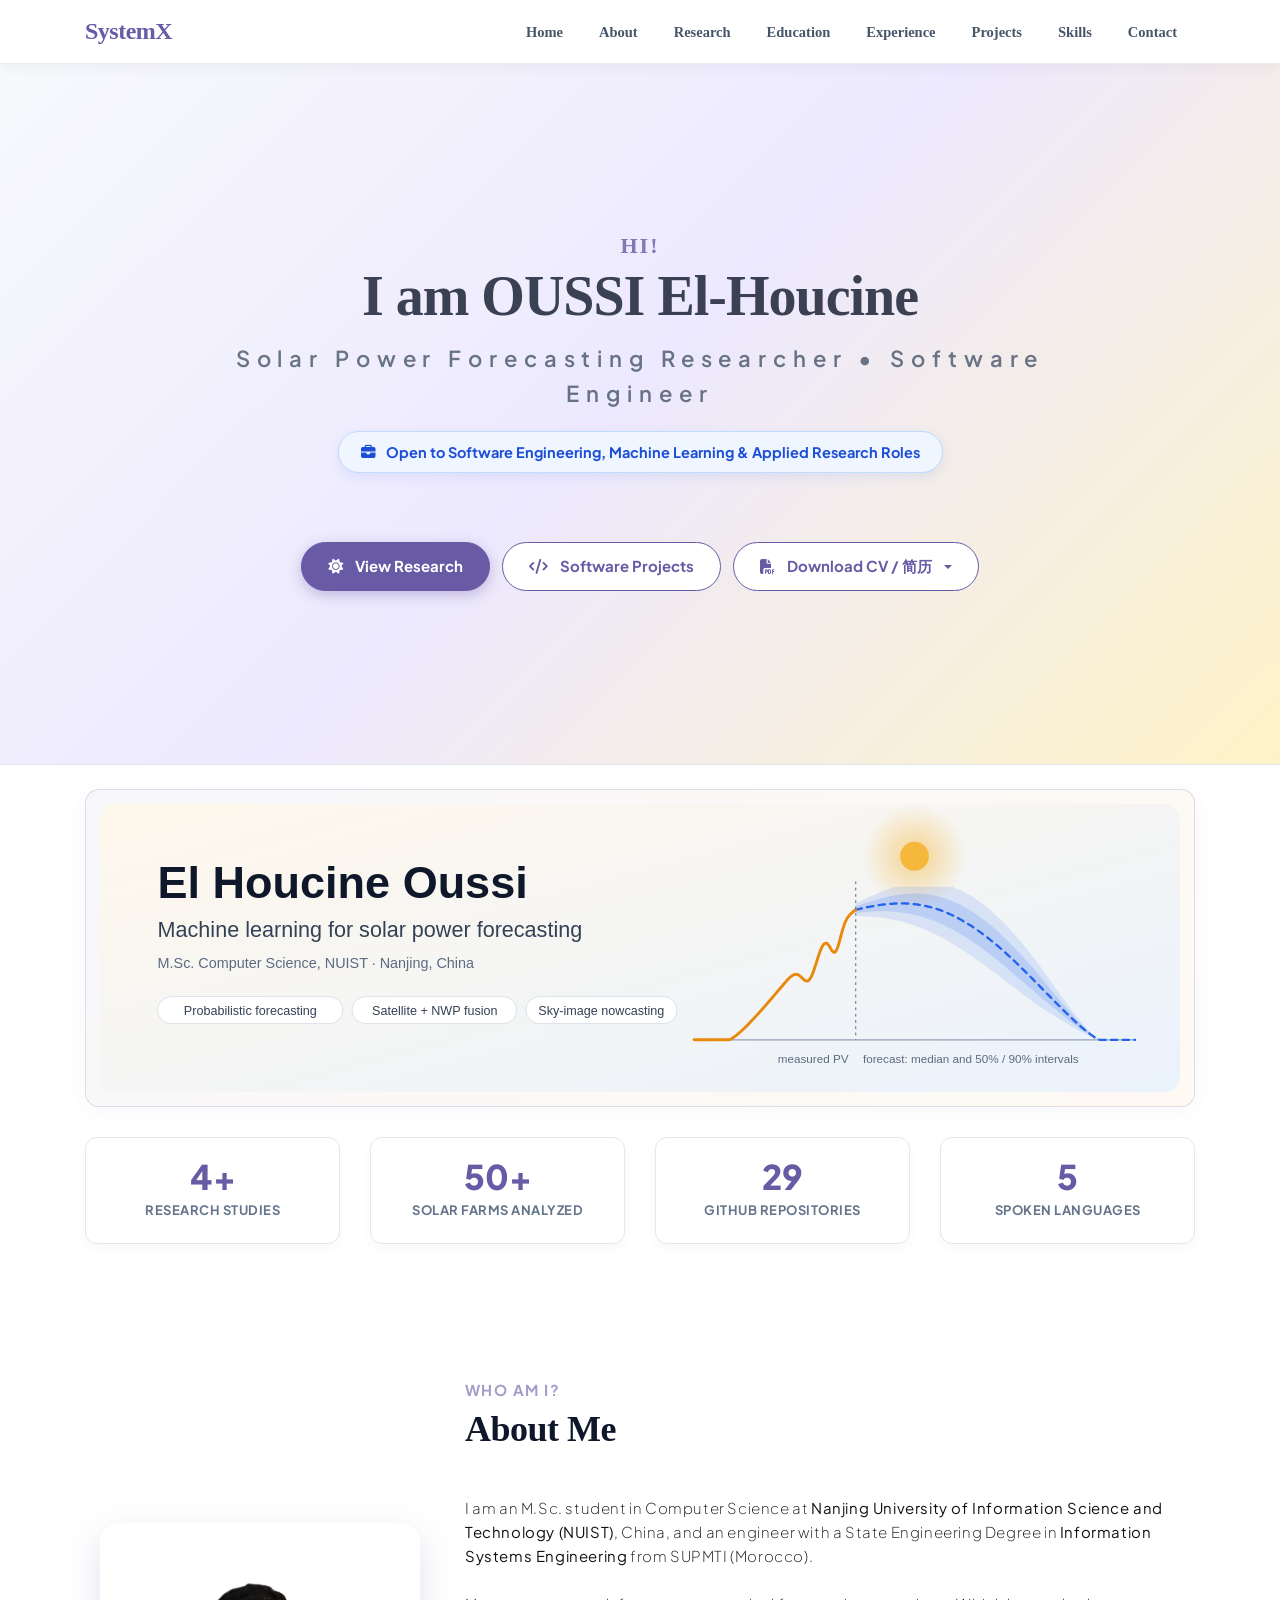
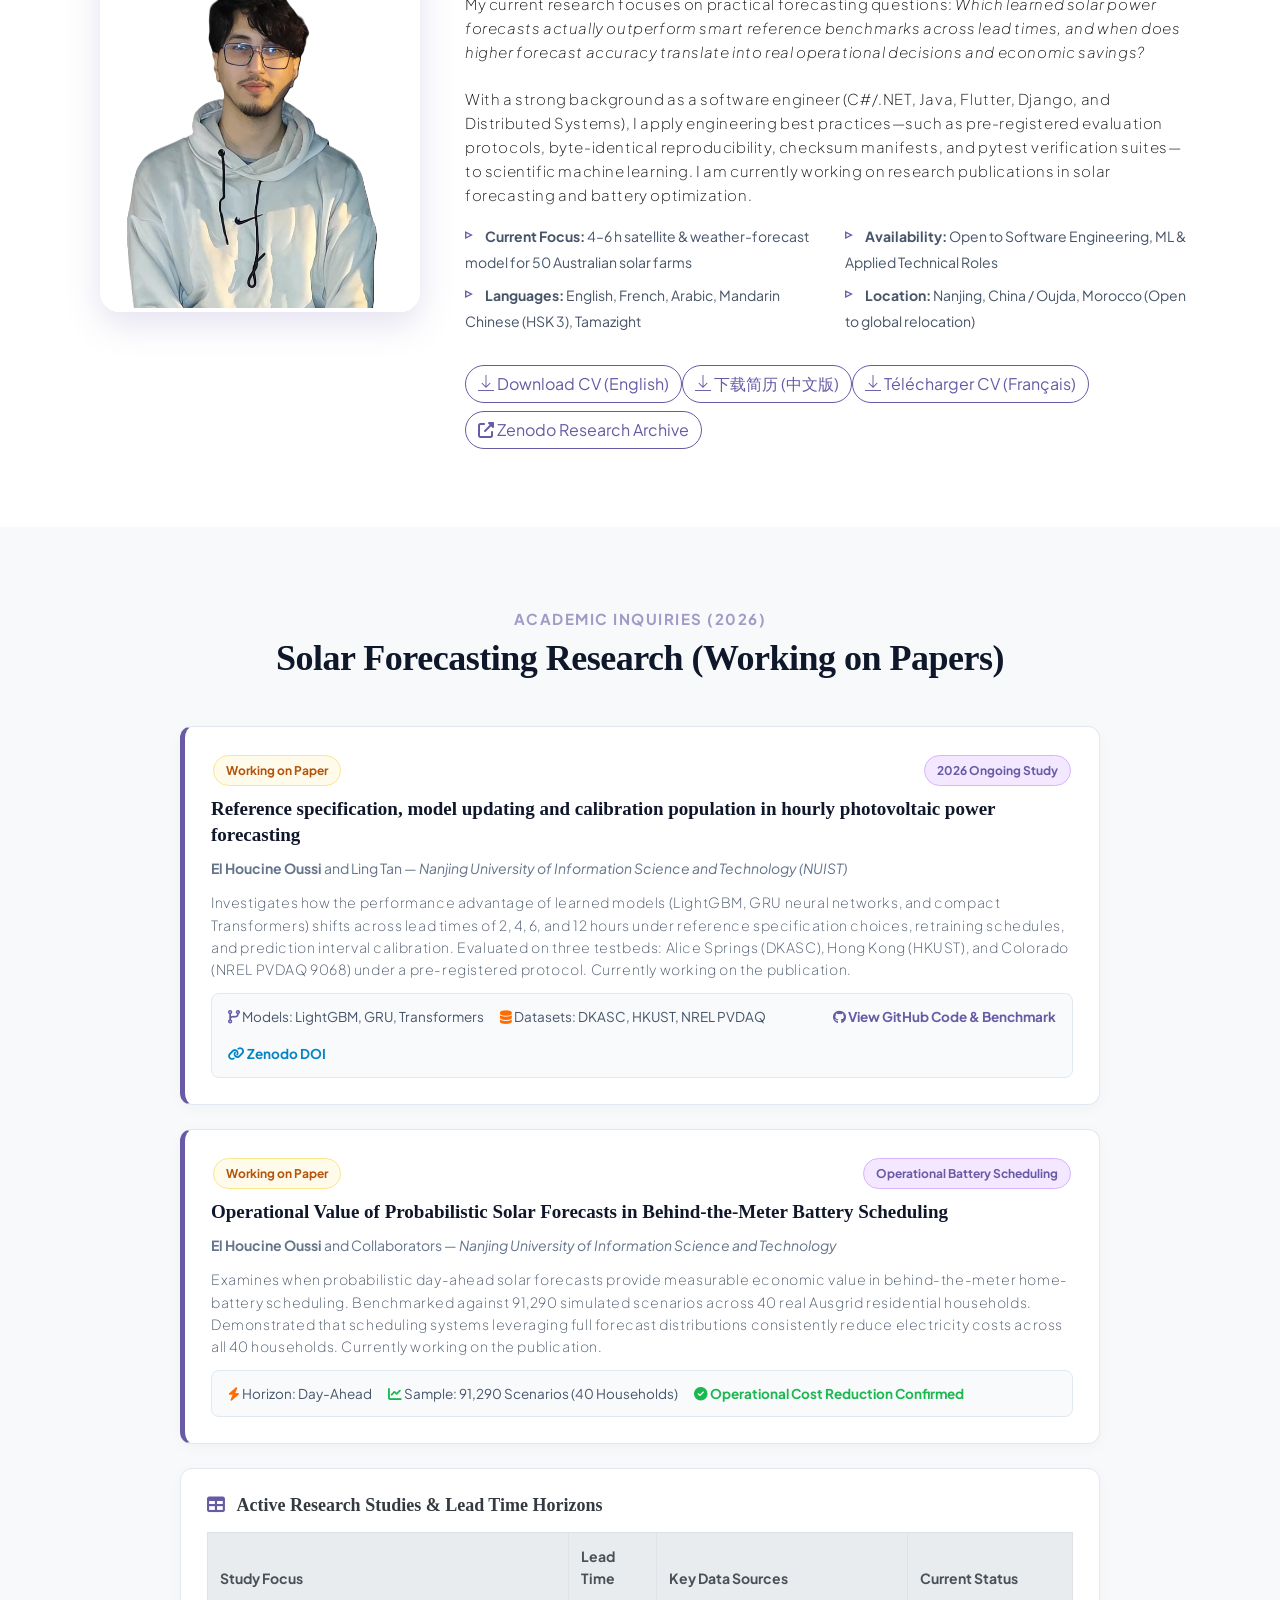
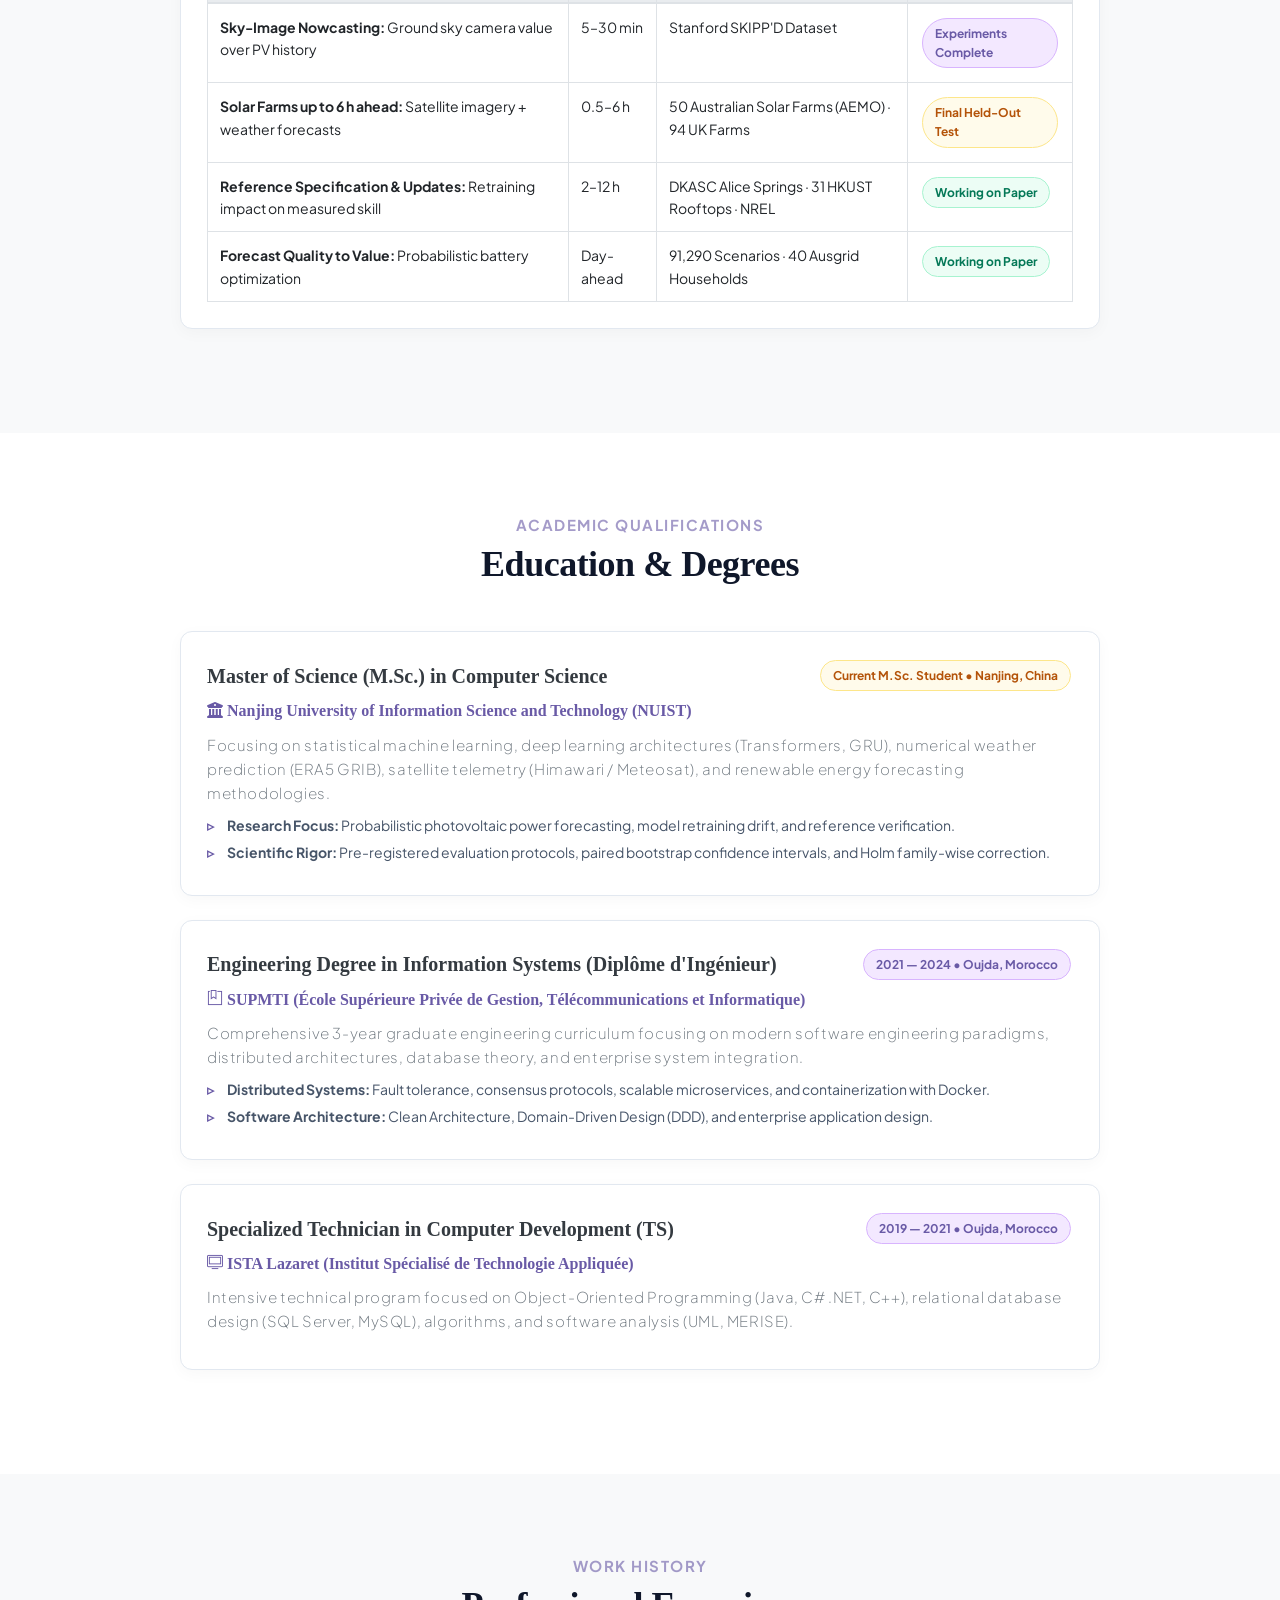
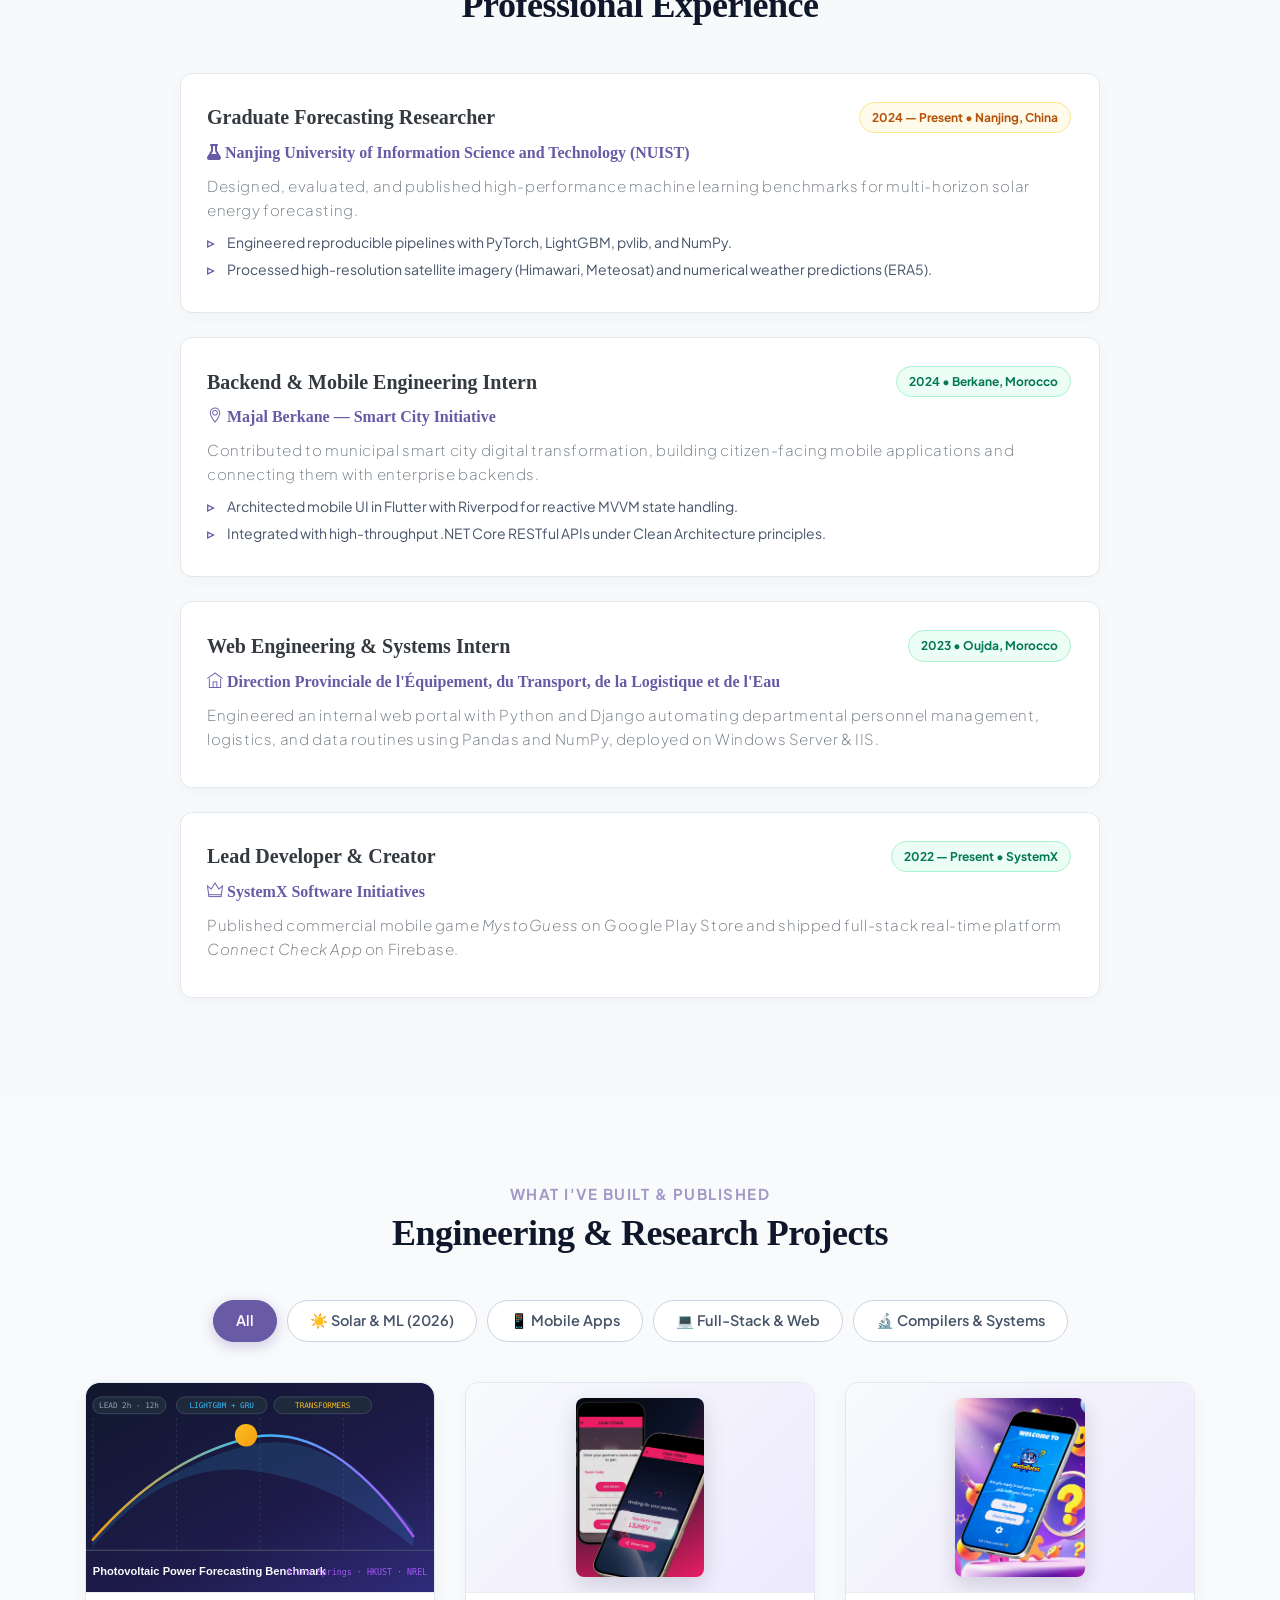
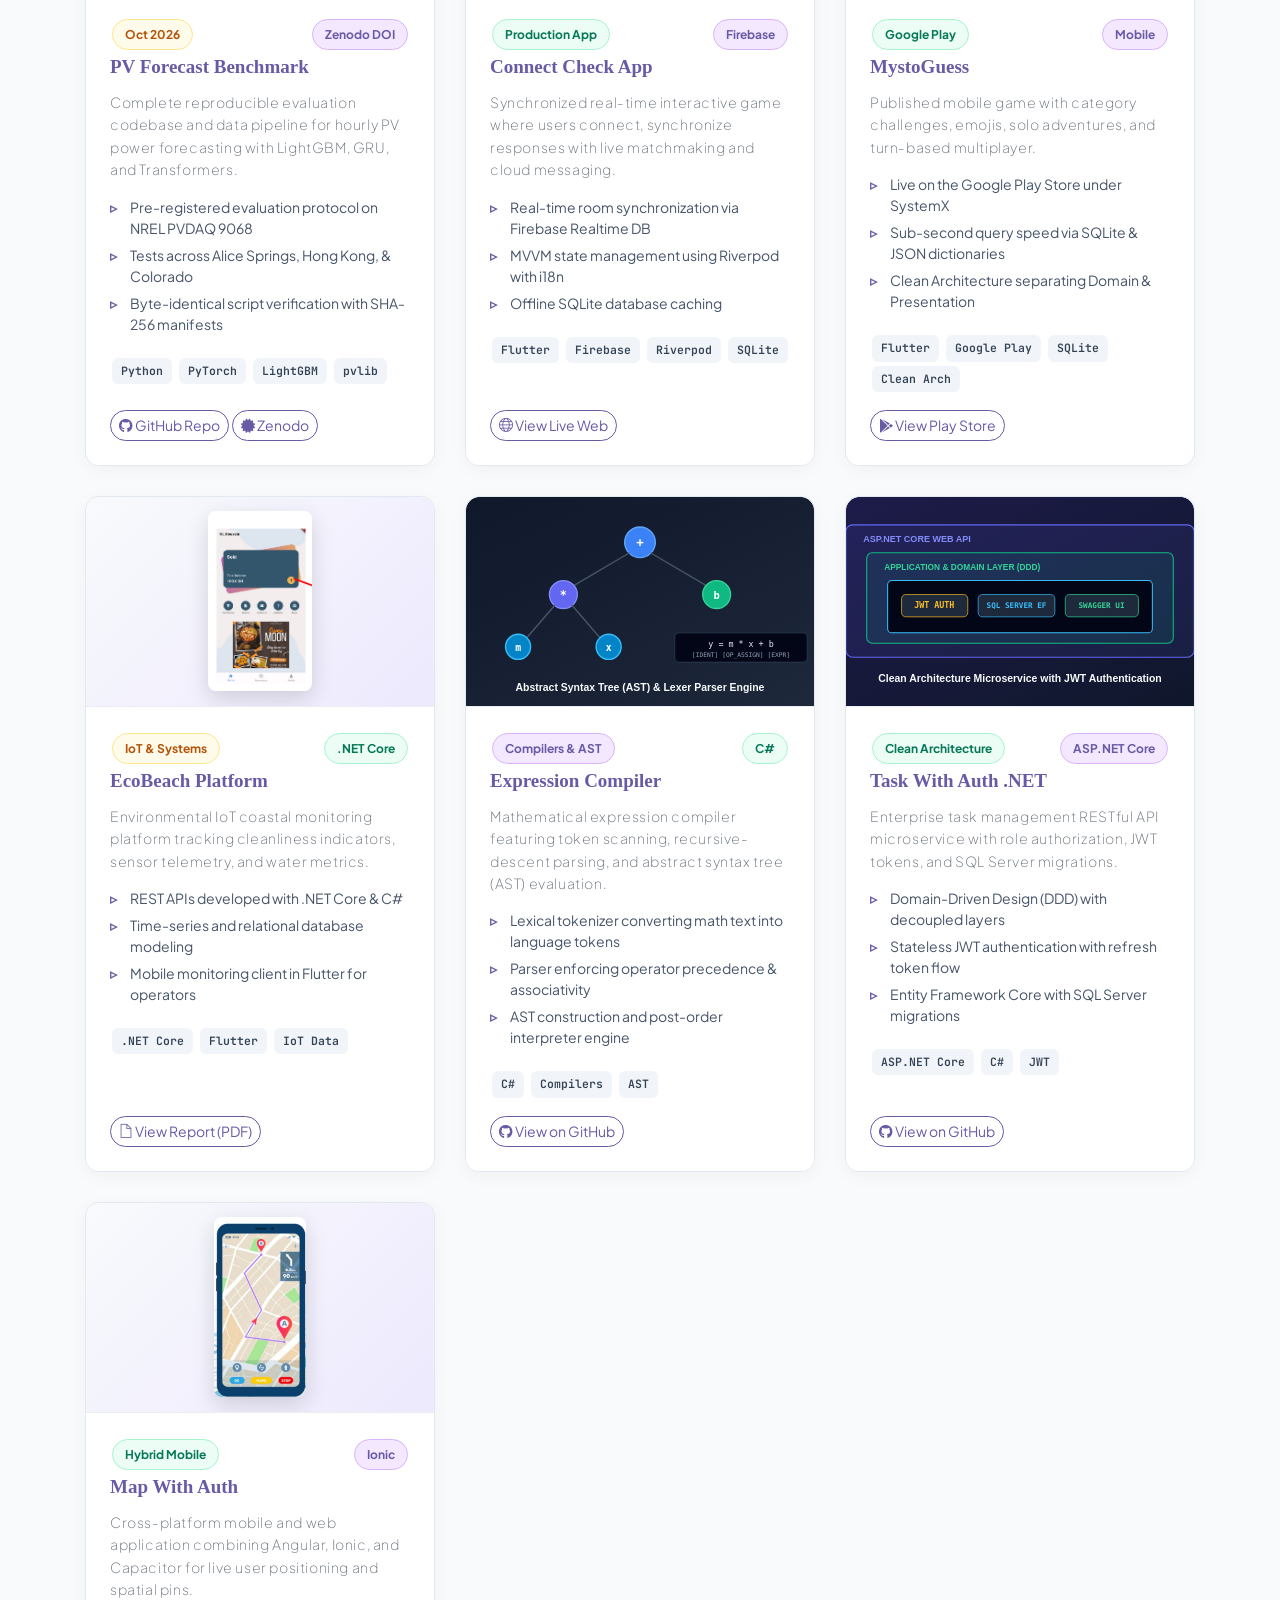
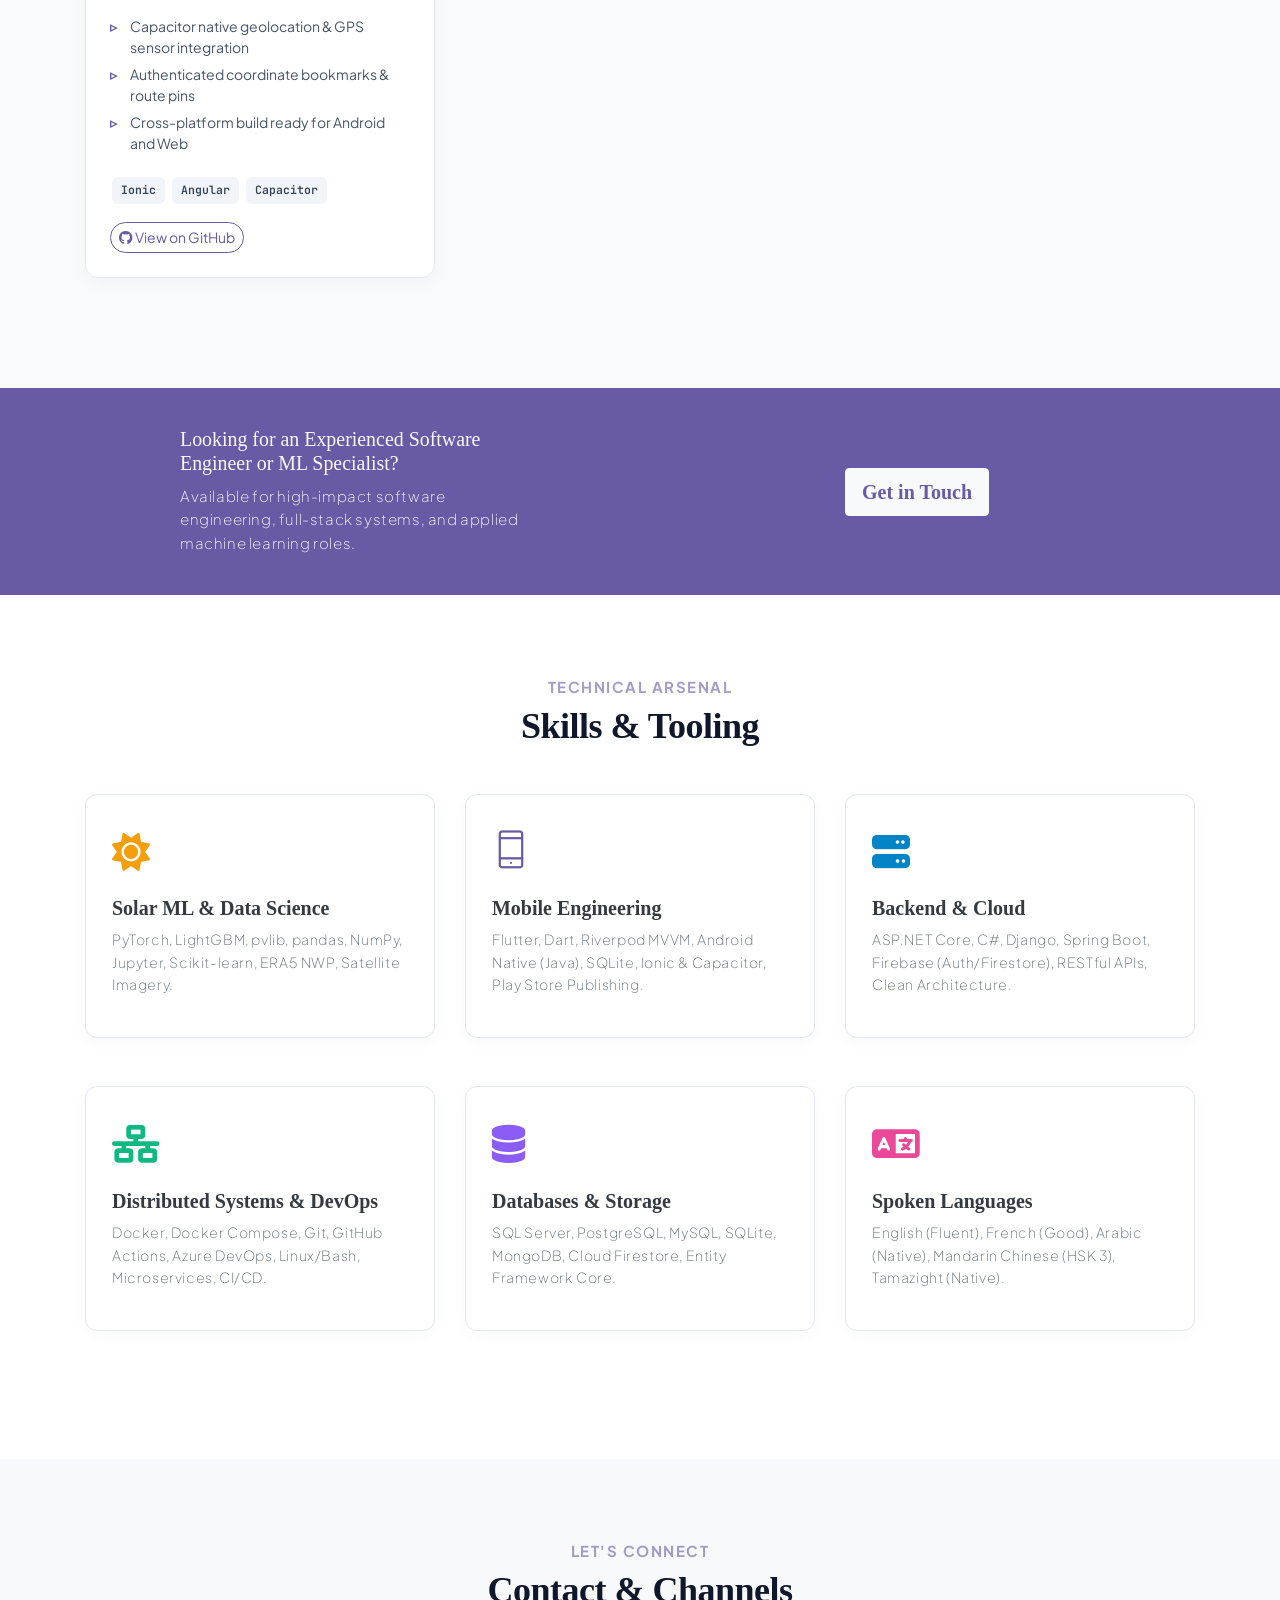
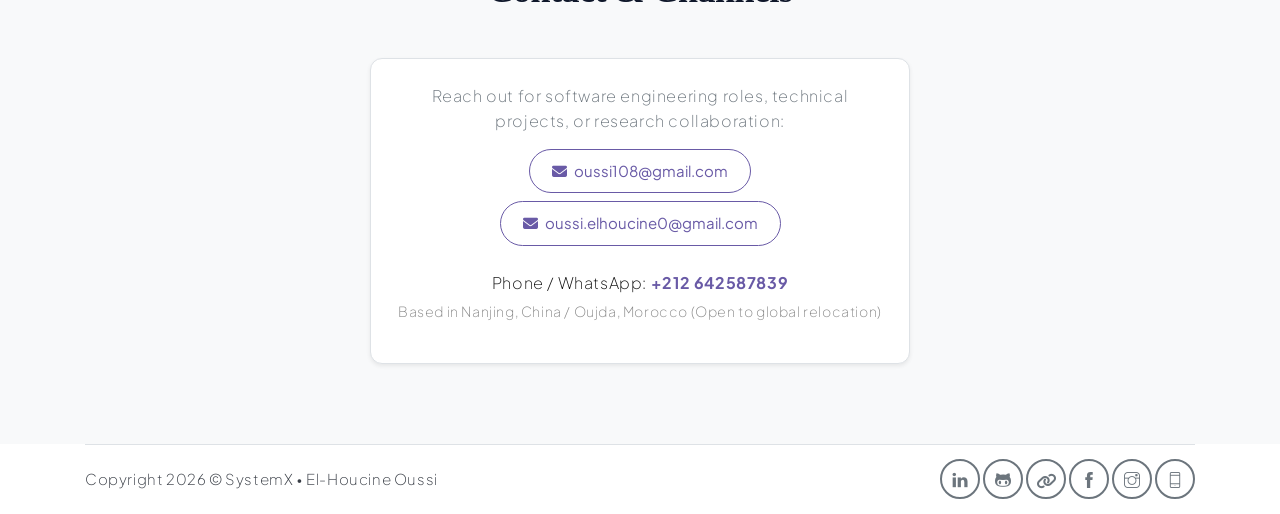
==== commit 3caca544: "feat: update CVs to latest education & projects, add Chinese CV, and sources build system" ====
--- a/public/index.html
+++ b/public/index.html
@@ -683,9 +683,22 @@
                 <a href="#portfolio" class="btn btn-outline-primary btn-rounded me-2" style="padding: 10px 24px; font-size: 15px;">
                     <i class="fas fa-code mr-1"></i> Software Projects
                 </a>
-                <a href="assets/docs/CV_English.pdf" download class="btn btn-outline-primary btn-rounded" style="padding: 10px 24px; font-size: 15px;">
-                    <i class="fas fa-file-pdf mr-1"></i> Download CV
-                </a>
+                <div class="dropdown d-inline-block">
+                    <button class="btn btn-outline-primary btn-rounded dropdown-toggle" type="button" id="cvDropdown" data-toggle="dropdown" aria-haspopup="true" aria-expanded="false" style="padding: 10px 24px; font-size: 15px;">
+                        <i class="fas fa-file-pdf mr-1"></i> Download CV / 简历
+                    </button>
+                    <div class="dropdown-menu dropdown-menu-right" aria-labelledby="cvDropdown" style="border-radius: 12px; box-shadow: 0 10px 25px rgba(0,0,0,0.12); border: 1px solid #e2e8f0; min-width: 210px; padding: 6px 0;">
+                        <a class="dropdown-item py-2" href="assets/docs/CV_English.pdf" download style="font-size: 14px; font-weight: 500;">
+                            <i class="fas fa-file-pdf text-primary mr-2"></i> English CV (PDF)
+                        </a>
+                        <a class="dropdown-item py-2" href="assets/docs/CV_Chinese.pdf" download style="font-size: 14px; font-weight: 500;">
+                            <i class="fas fa-file-pdf text-danger mr-2"></i> 中文个人简历 (PDF)
+                        </a>
+                        <a class="dropdown-item py-2" href="assets/docs/CV_French.pdf" download style="font-size: 14px; font-weight: 500;">
+                            <i class="fas fa-file-pdf text-info mr-2"></i> CV en Français (PDF)
+                        </a>
+                    </div>
+                </div>
             </div>
         </div>              
     </header><!-- End of Page Header -->
@@ -762,14 +775,16 @@
                         </div>
                         <div class="col-md-6 mb-2">
                             <span class="project-bullet"><strong>Location:</strong> Nanjing, China / Oujda, Morocco (Open to global relocation)</span>
-                        
-                </div>
-            </div>
+                        </div>
+                    </div>
 
                     <!-- CV Buttons -->
-                    <div class="mt-4">
+                    <div class="mt-4 d-flex flex-wrap align-items-center">
                         <a href="assets/docs/CV_English.pdf" download class="btn-rounded btn btn-outline-primary me-2 mb-2">
                             <i class="ti-download"></i> Download CV (English)
+                        </a>
+                        <a href="assets/docs/CV_Chinese.pdf" download class="btn-rounded btn btn-outline-primary me-2 mb-2">
+                            <i class="ti-download"></i> 下载简历 (中文版)
                         </a>
                         <a href="assets/docs/CV_French.pdf" download class="btn-rounded btn btn-outline-primary me-2 mb-2">
                             <i class="ti-download"></i> Télécharger CV (Français)
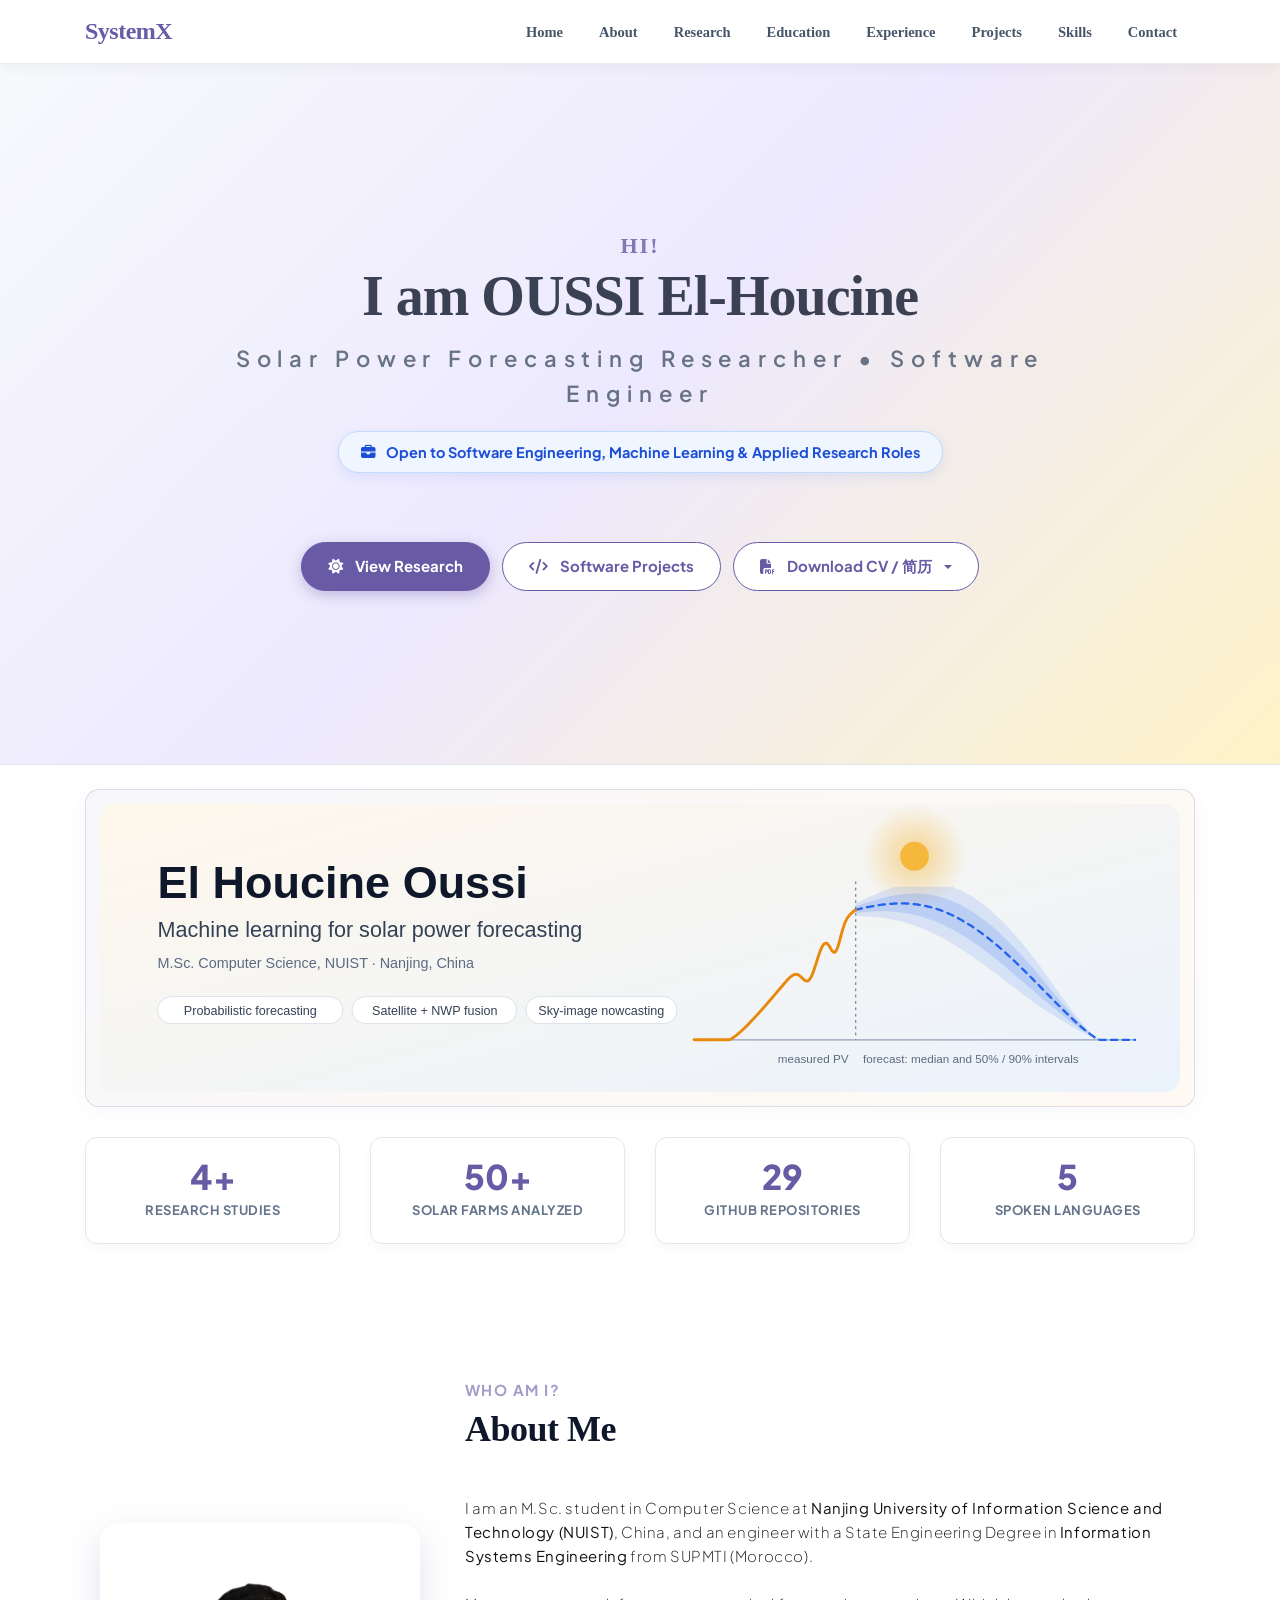
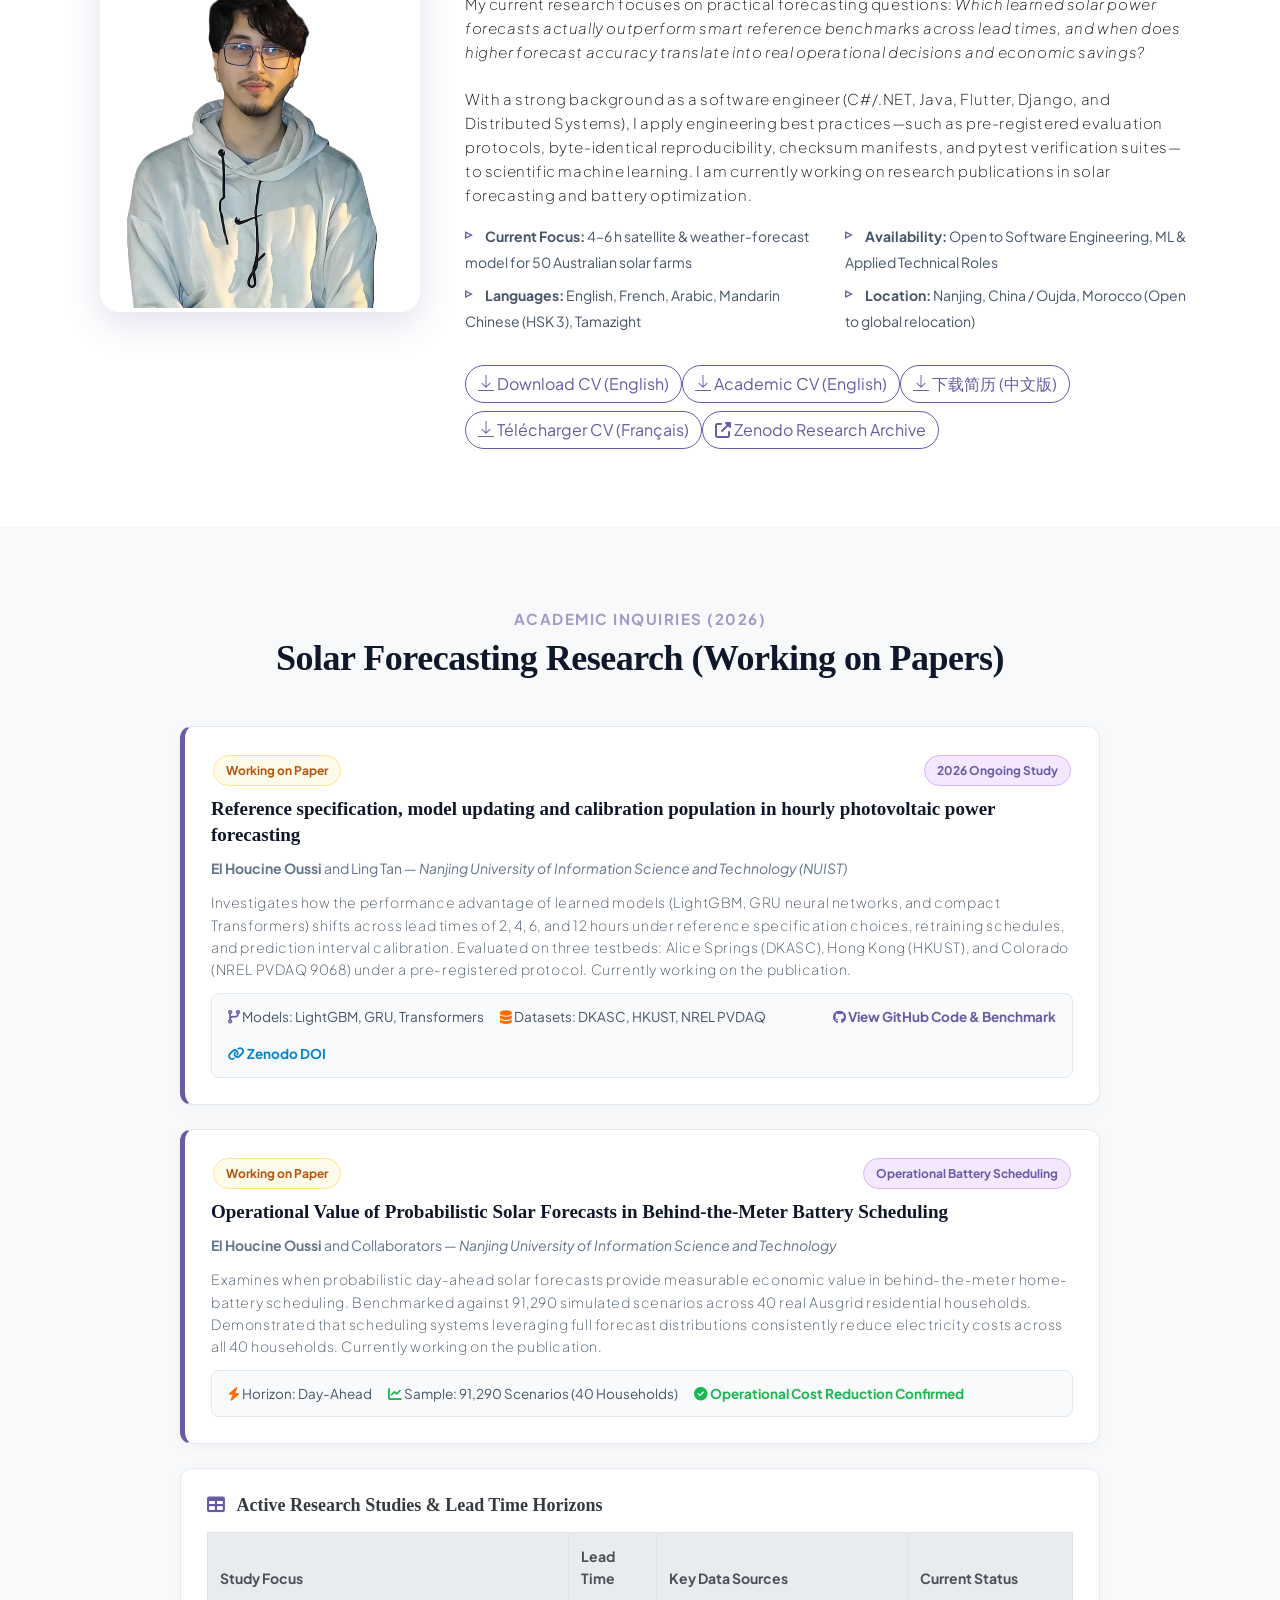
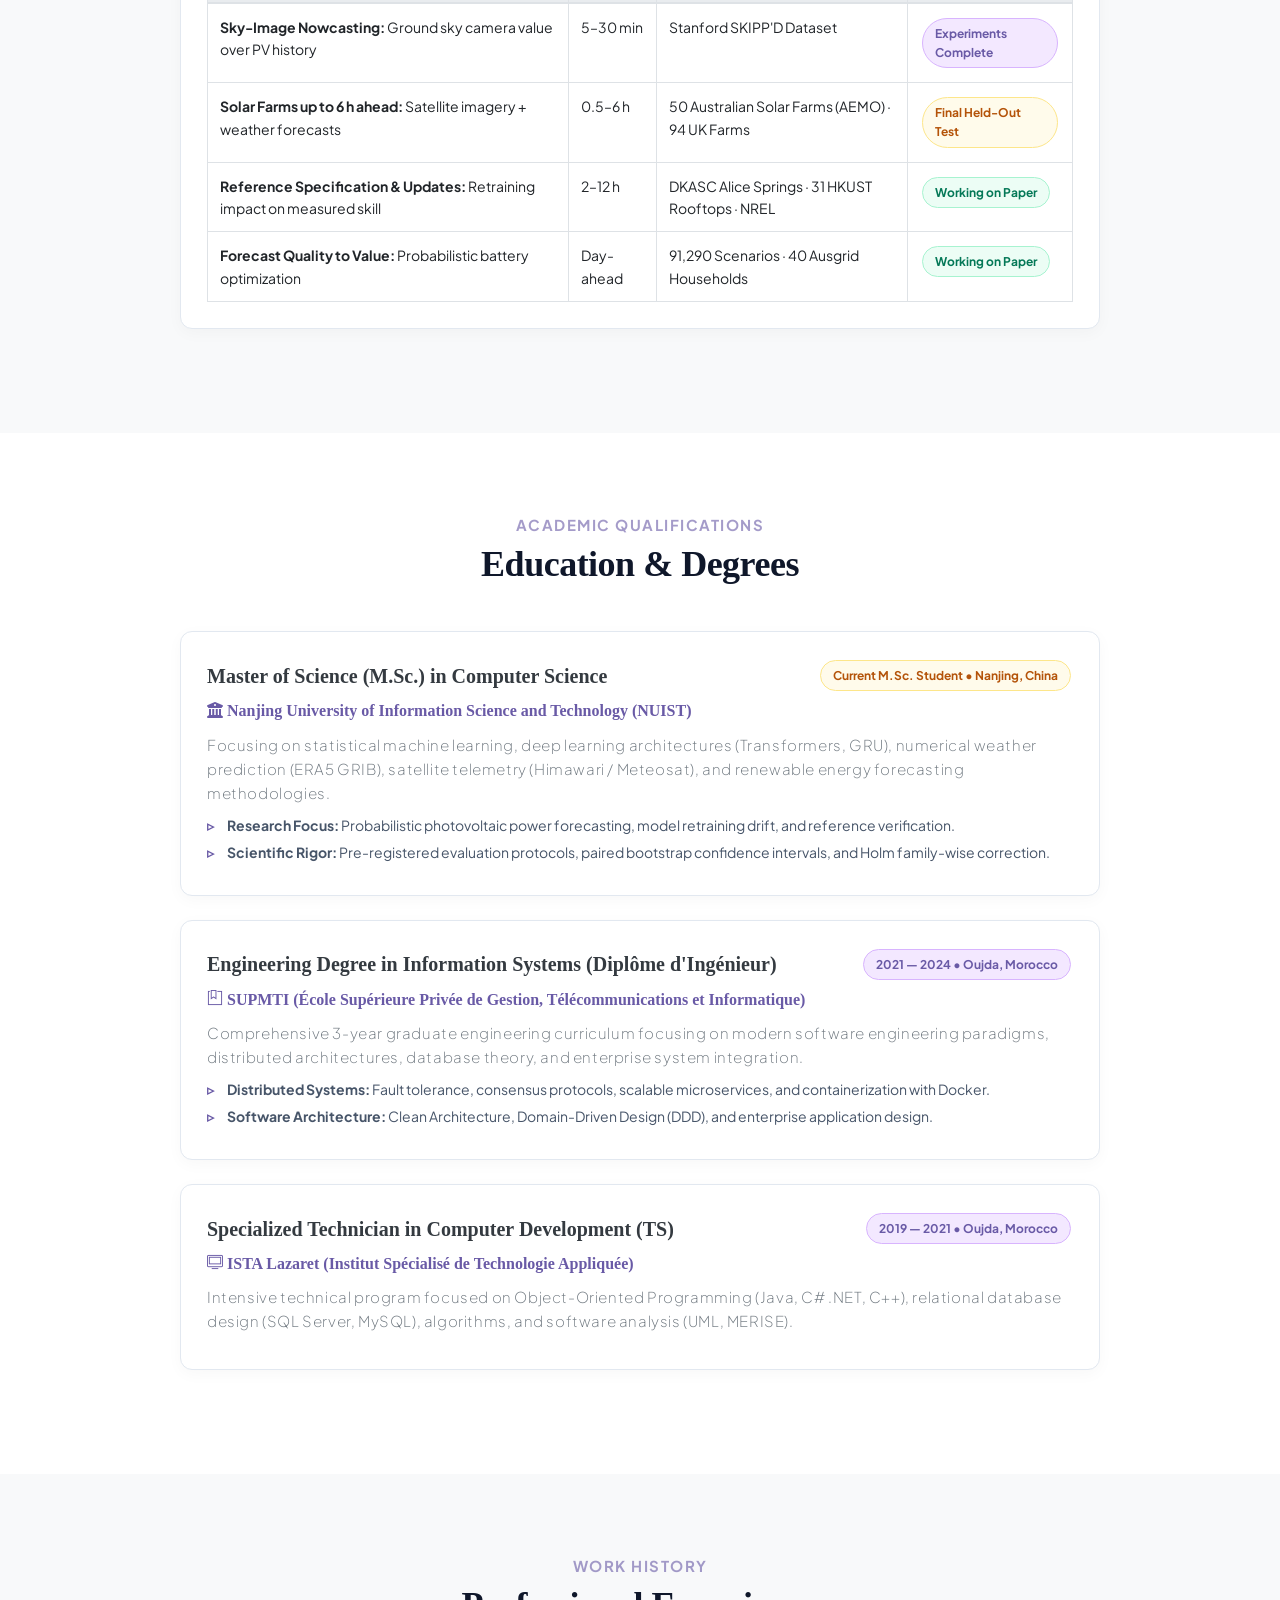
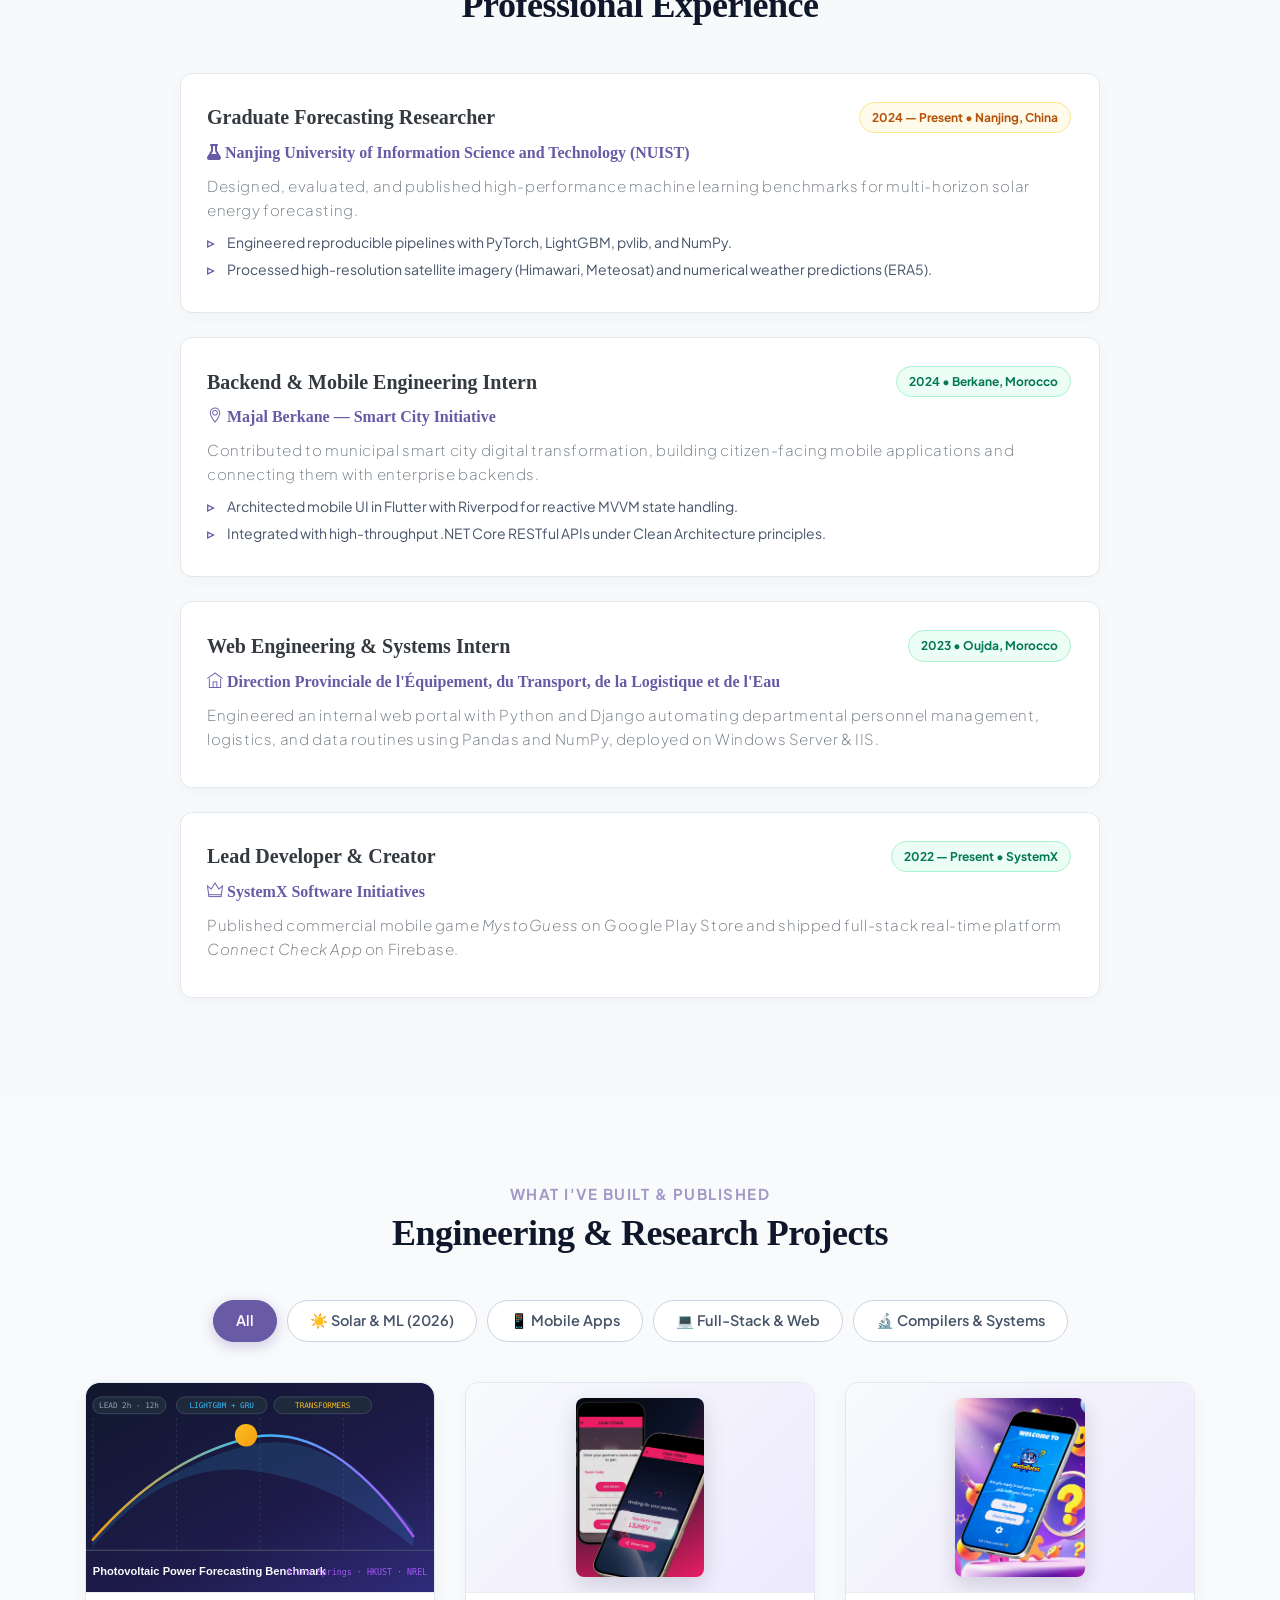
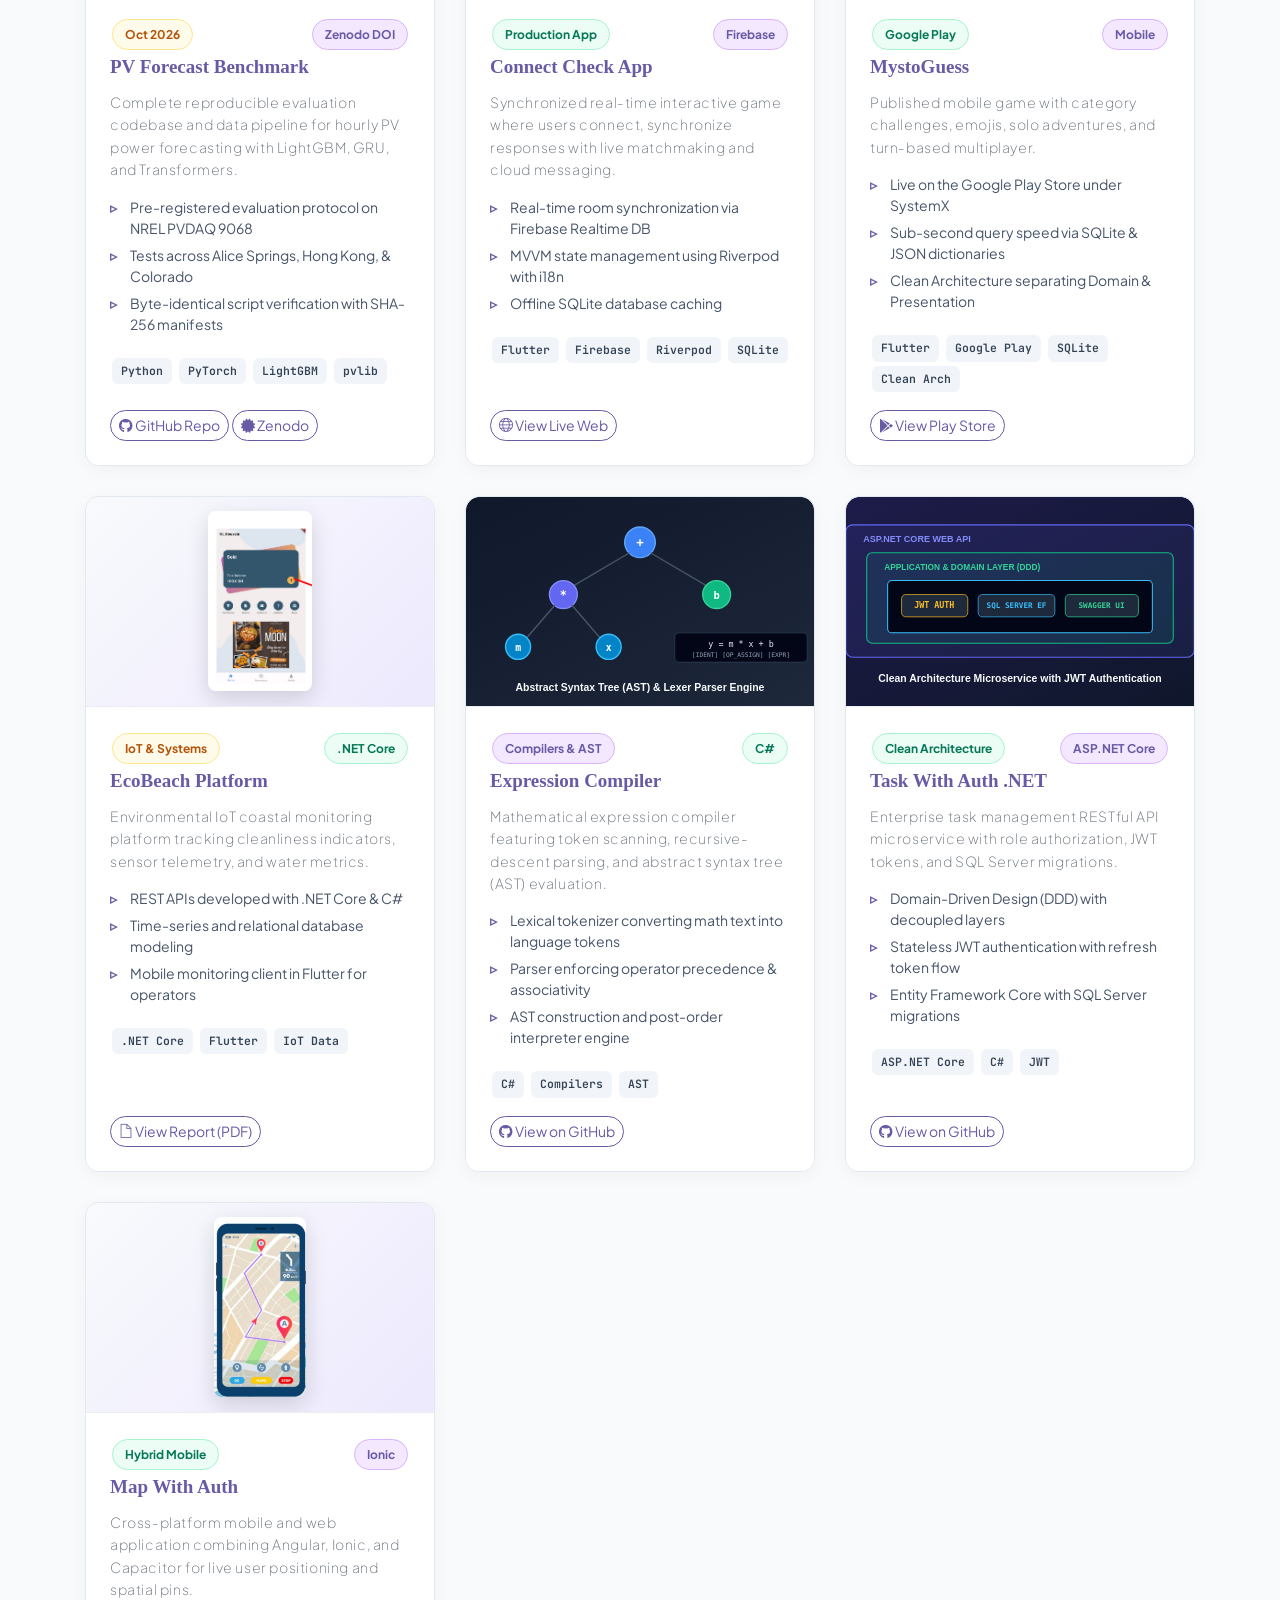
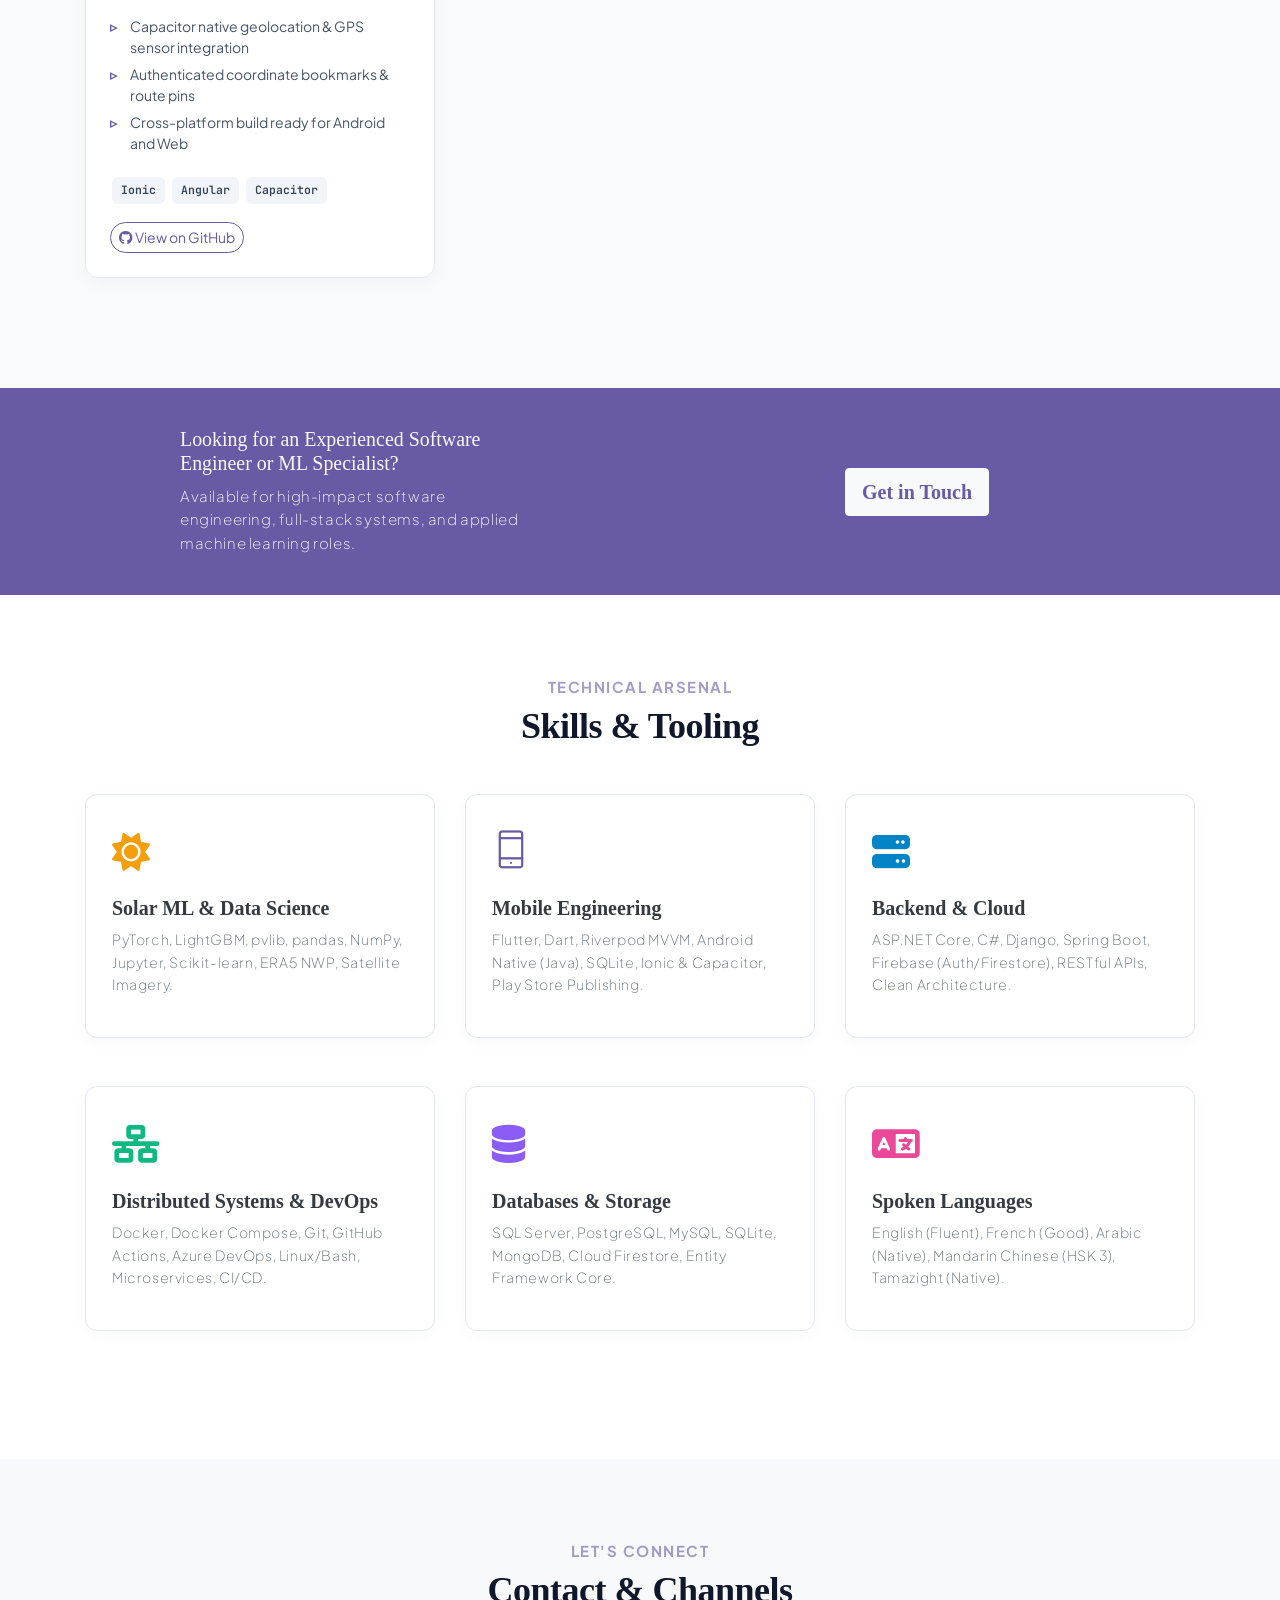
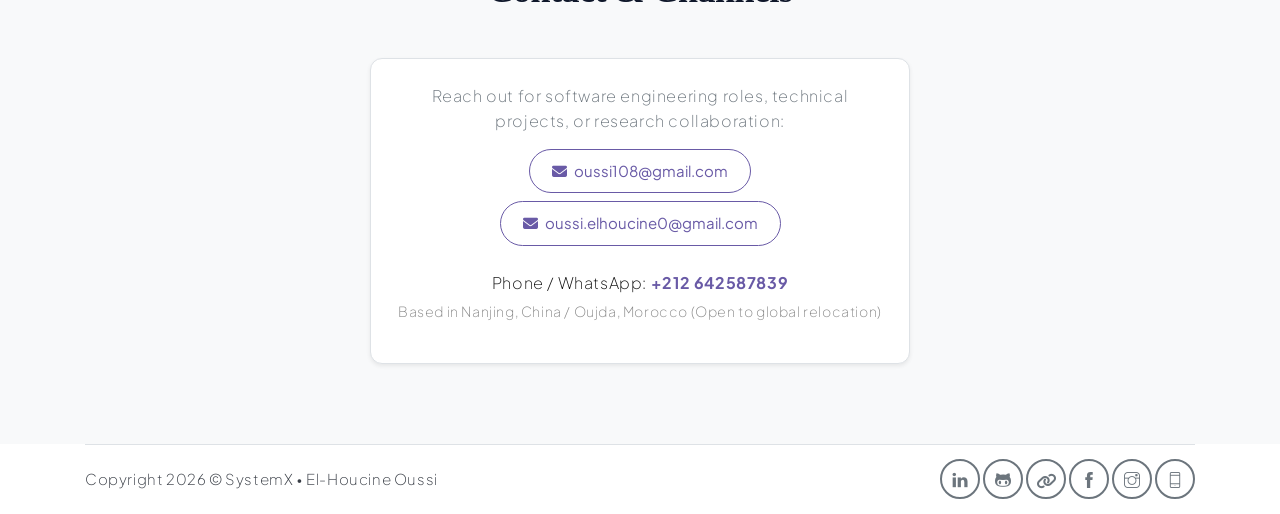
==== commit 77e5581b: "Fix all CVs and link the academic CV from the site - CV_English.pdf is now built from the corrected " ====
--- a/public/index.html
+++ b/public/index.html
@@ -691,6 +691,9 @@
                         <a class="dropdown-item py-2" href="assets/docs/CV_English.pdf" download style="font-size: 14px; font-weight: 500;">
                             <i class="fas fa-file-pdf text-primary mr-2"></i> English CV (PDF)
                         </a>
+                        <a class="dropdown-item py-2" href="assets/docs/CV_Academic_EN.pdf" download style="font-size: 14px; font-weight: 500;">
+                            <i class="fas fa-file-pdf text-primary mr-2"></i> Academic CV, English (PDF)
+                        </a>
                         <a class="dropdown-item py-2" href="assets/docs/CV_Chinese.pdf" download style="font-size: 14px; font-weight: 500;">
                             <i class="fas fa-file-pdf text-danger mr-2"></i> 中文个人简历 (PDF)
                         </a>
@@ -782,6 +785,9 @@
                     <div class="mt-4 d-flex flex-wrap align-items-center">
                         <a href="assets/docs/CV_English.pdf" download class="btn-rounded btn btn-outline-primary me-2 mb-2">
                             <i class="ti-download"></i> Download CV (English)
+                        </a>
+                        <a href="assets/docs/CV_Academic_EN.pdf" download class="btn-rounded btn btn-outline-primary me-2 mb-2">
+                            <i class="ti-download"></i> Academic CV (English)
                         </a>
                         <a href="assets/docs/CV_Chinese.pdf" download class="btn-rounded btn btn-outline-primary me-2 mb-2">
                             <i class="ti-download"></i> 下载简历 (中文版)
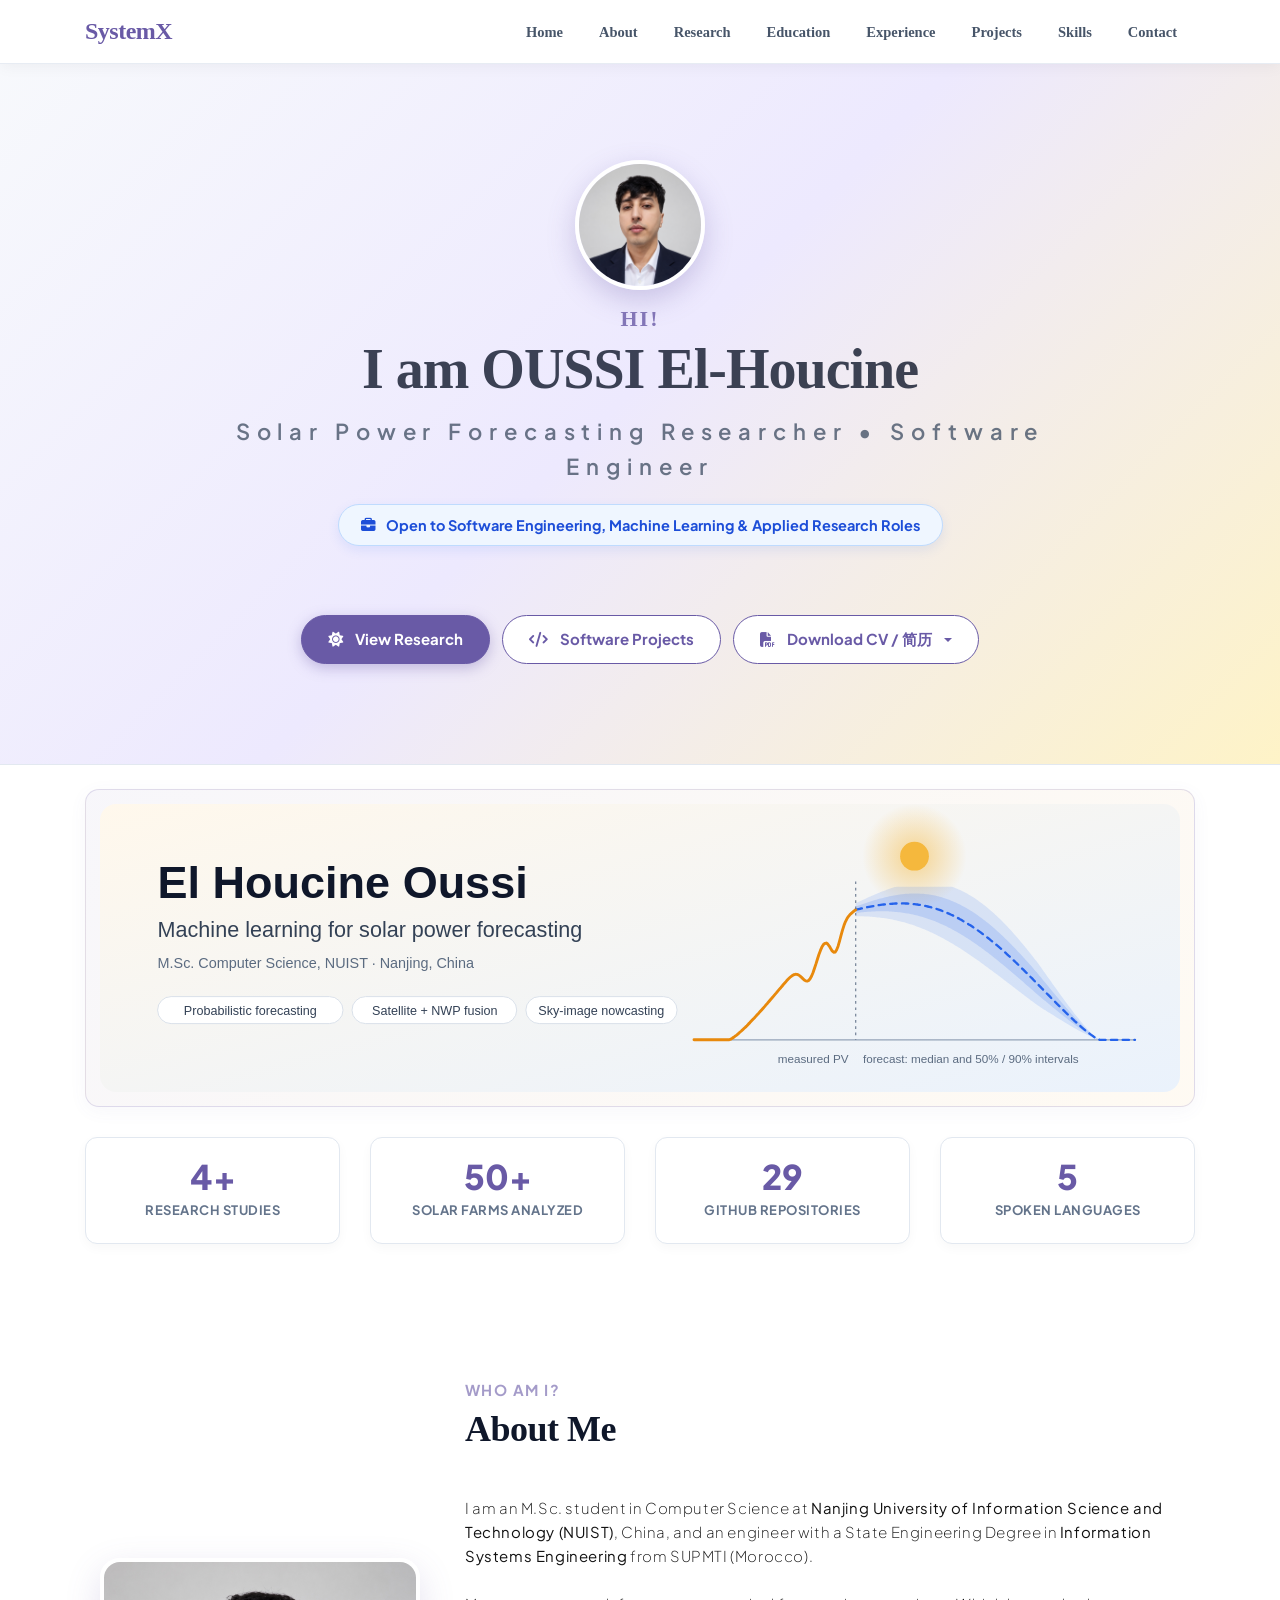
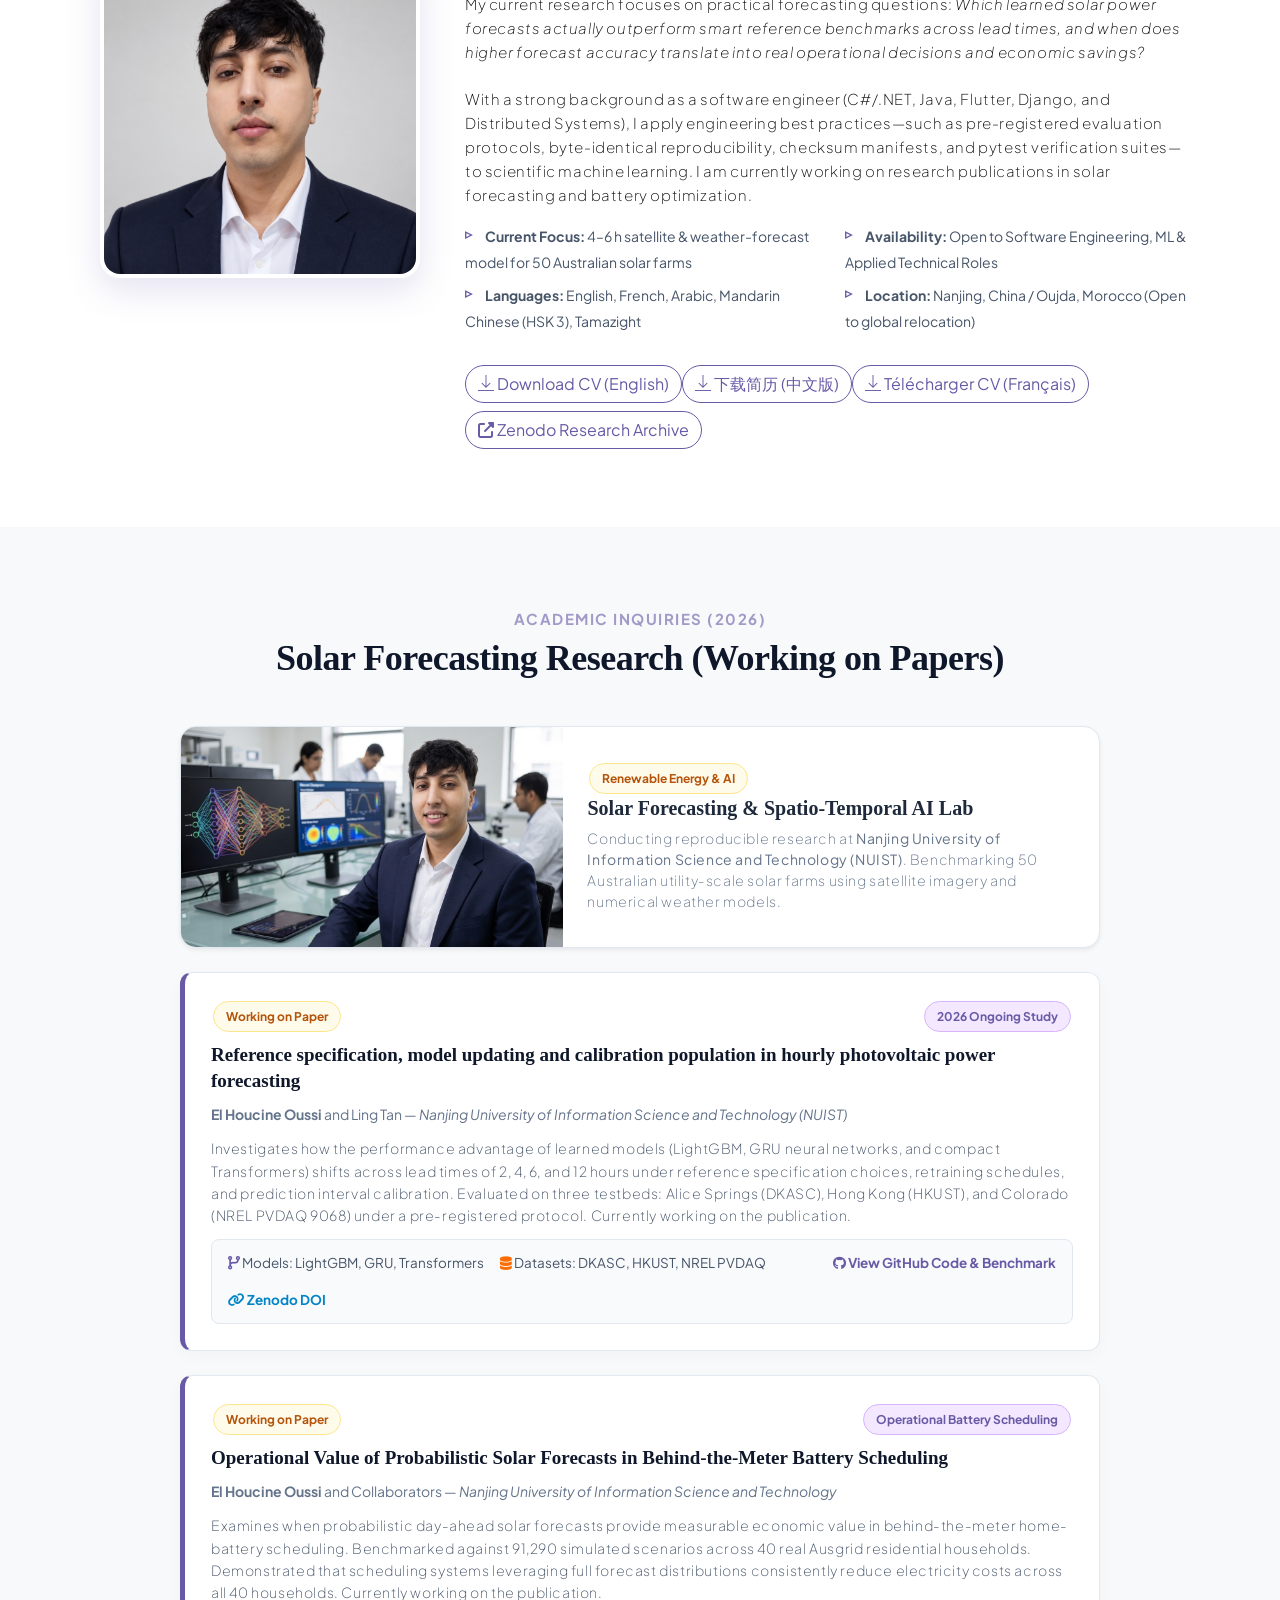
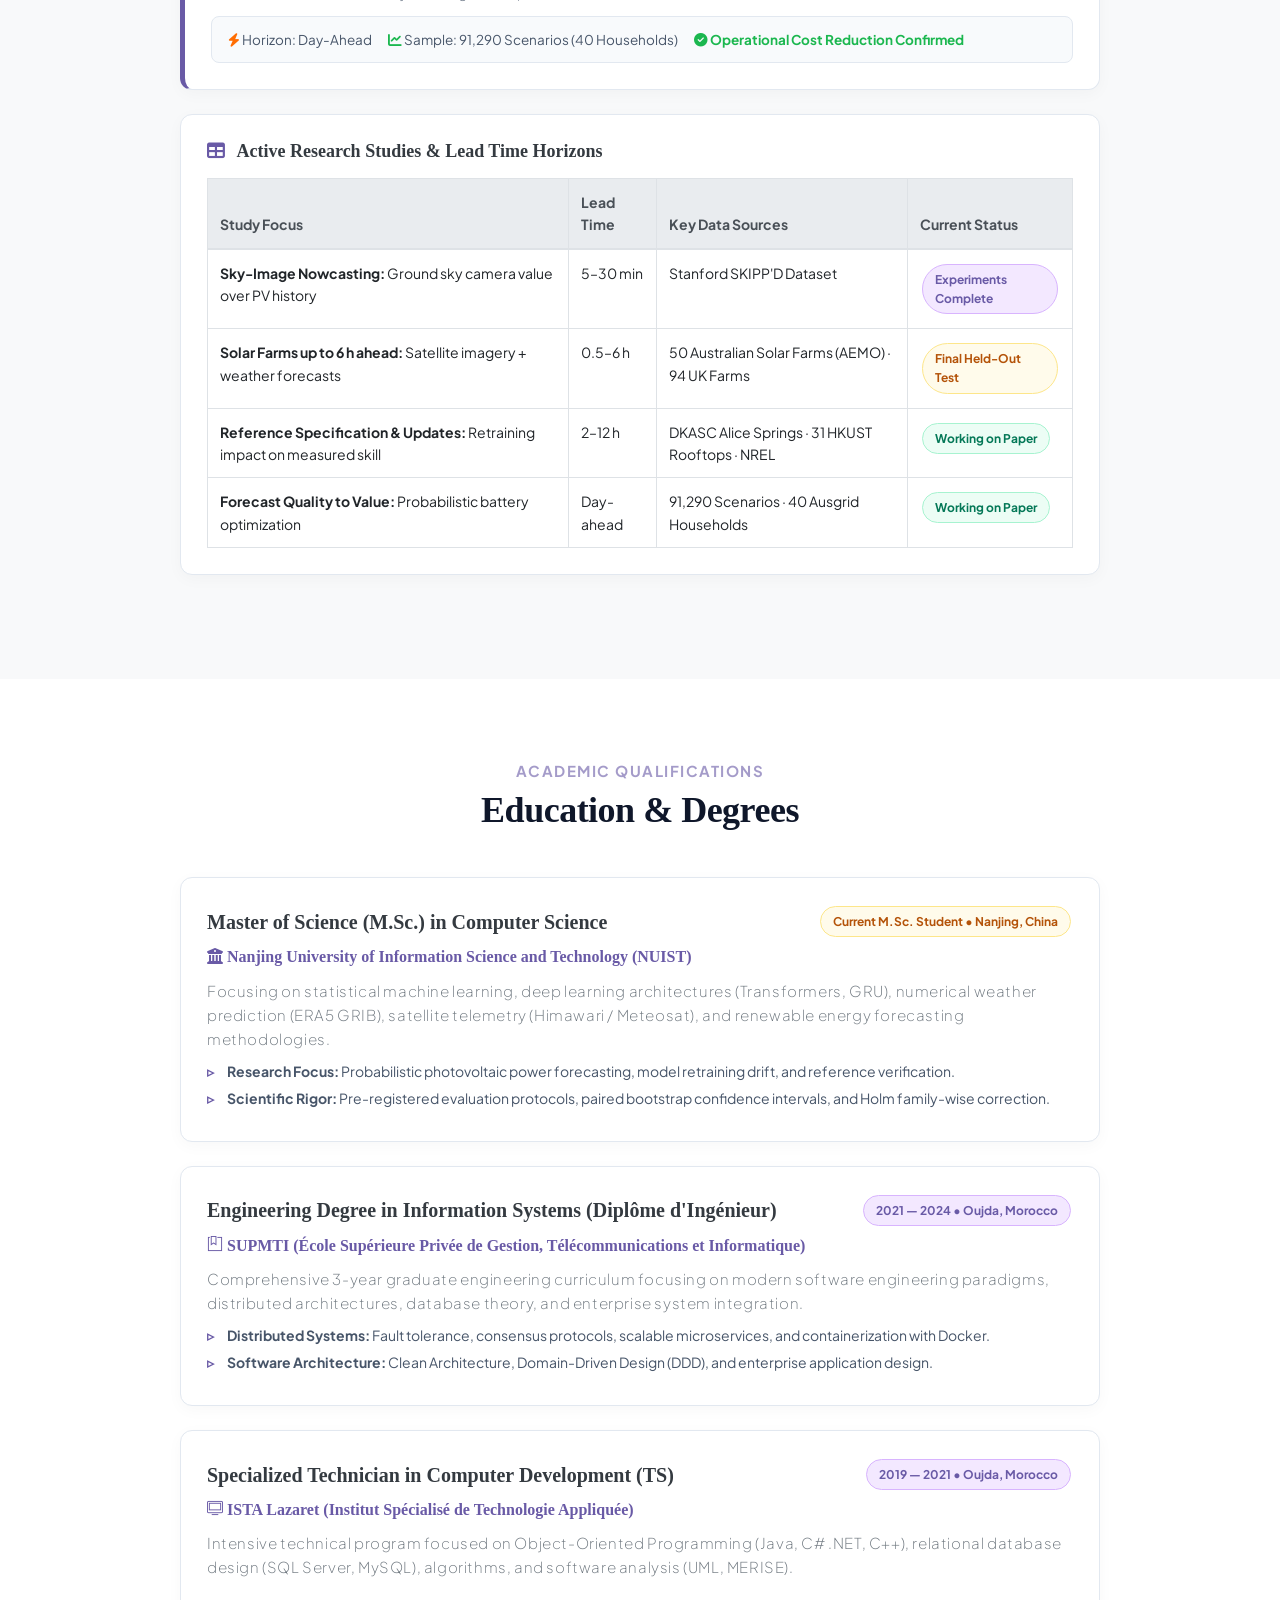
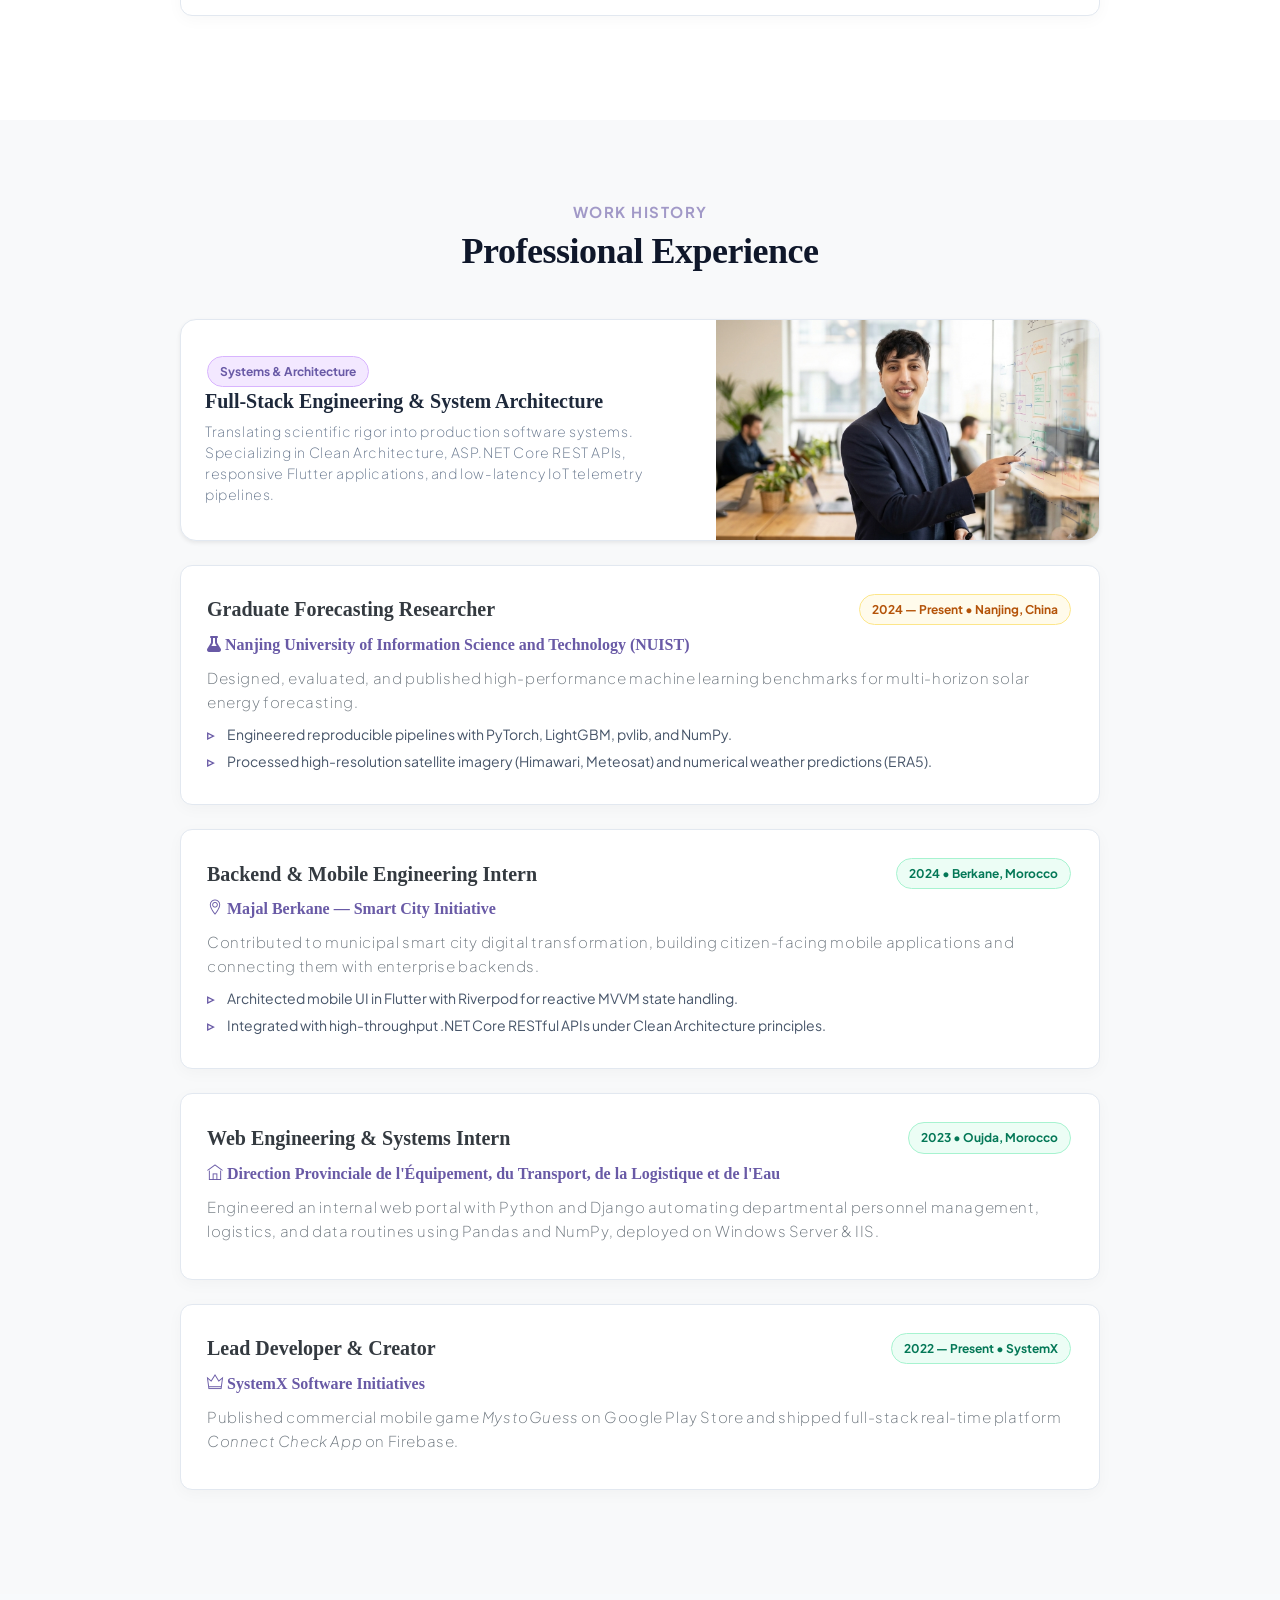
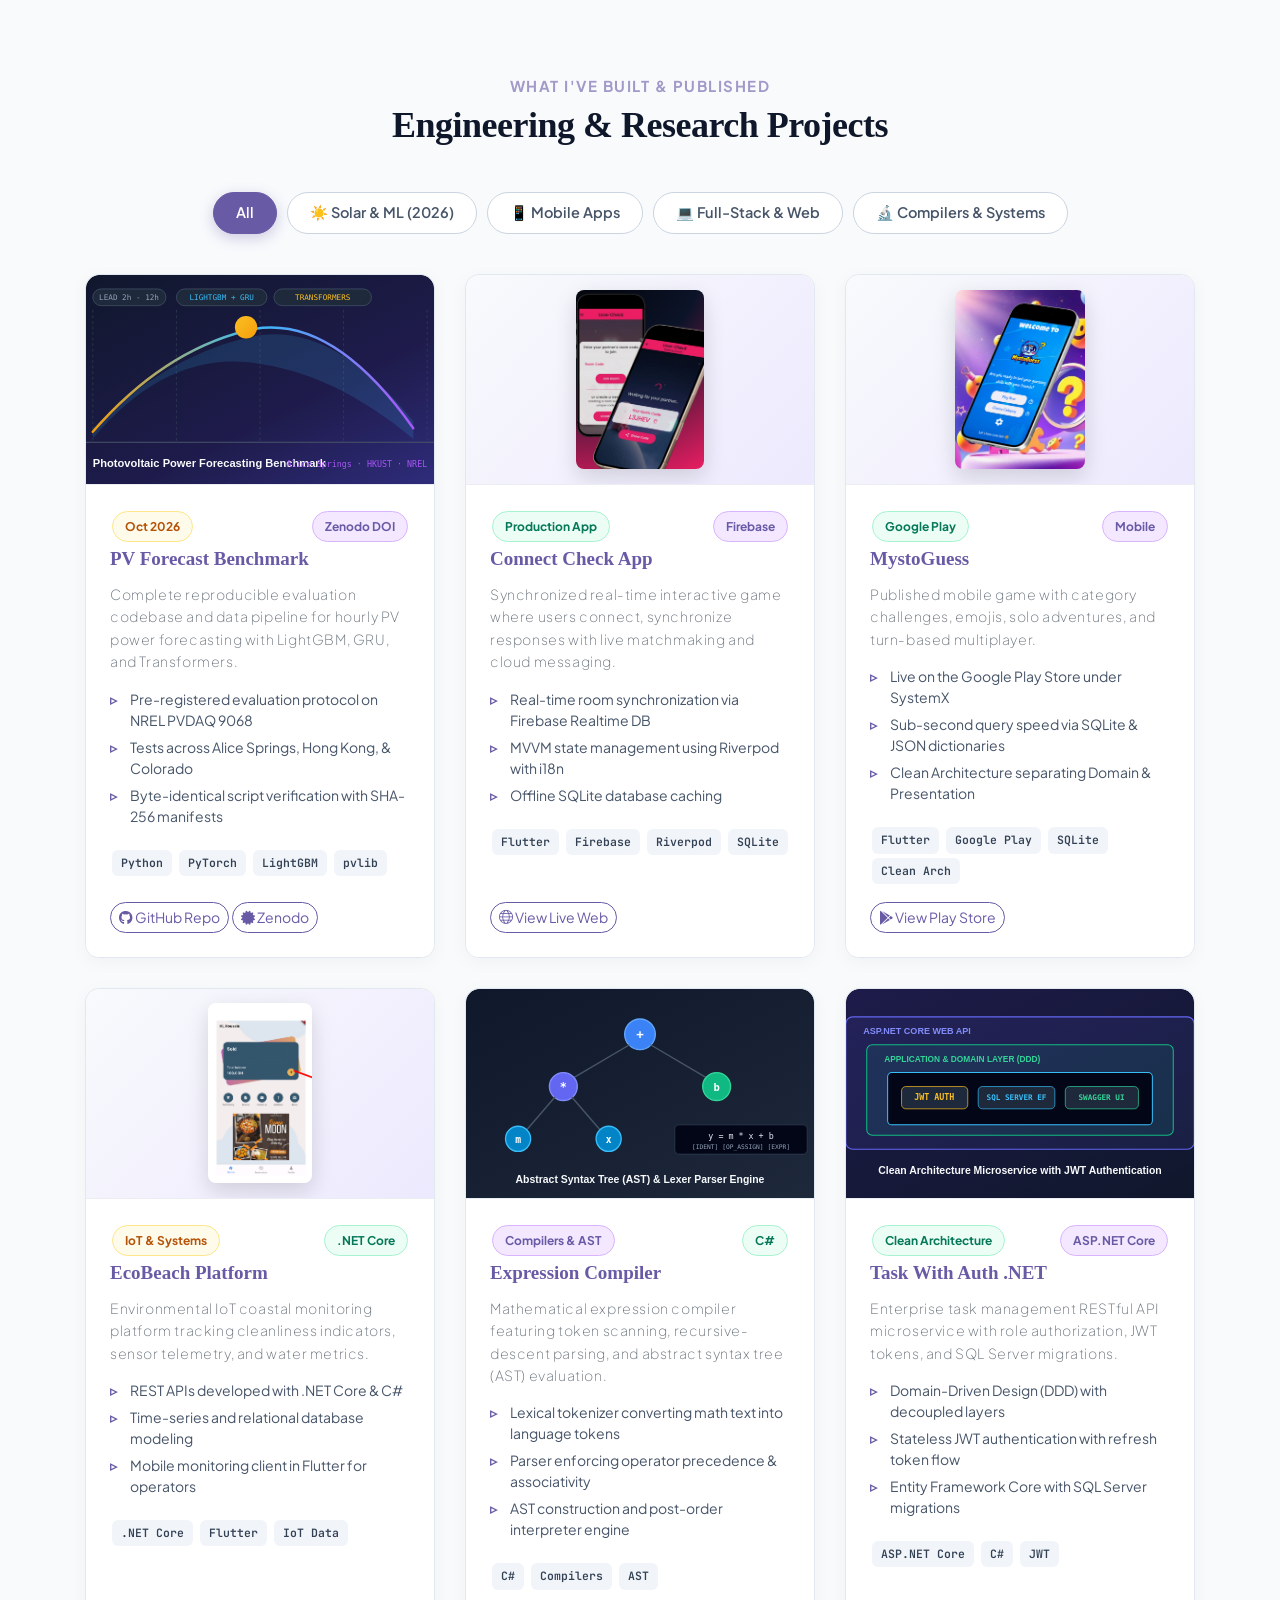
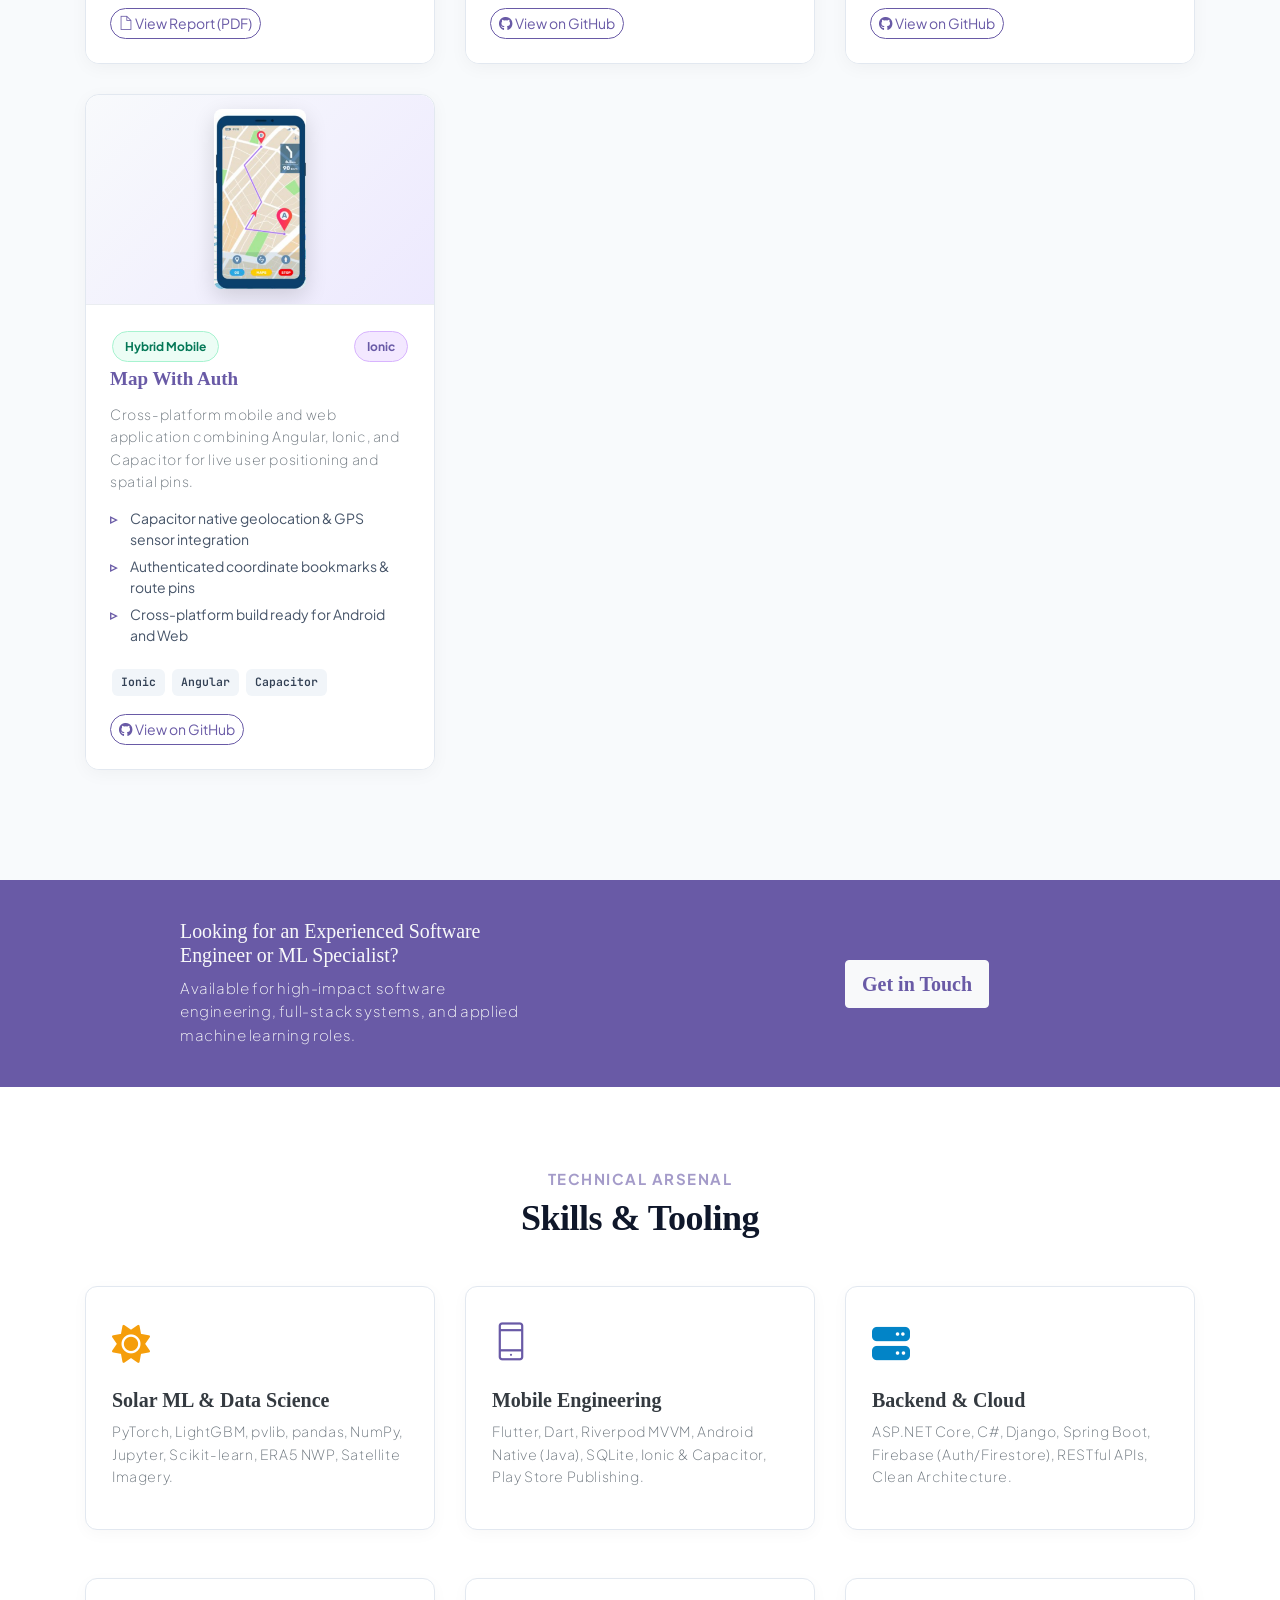
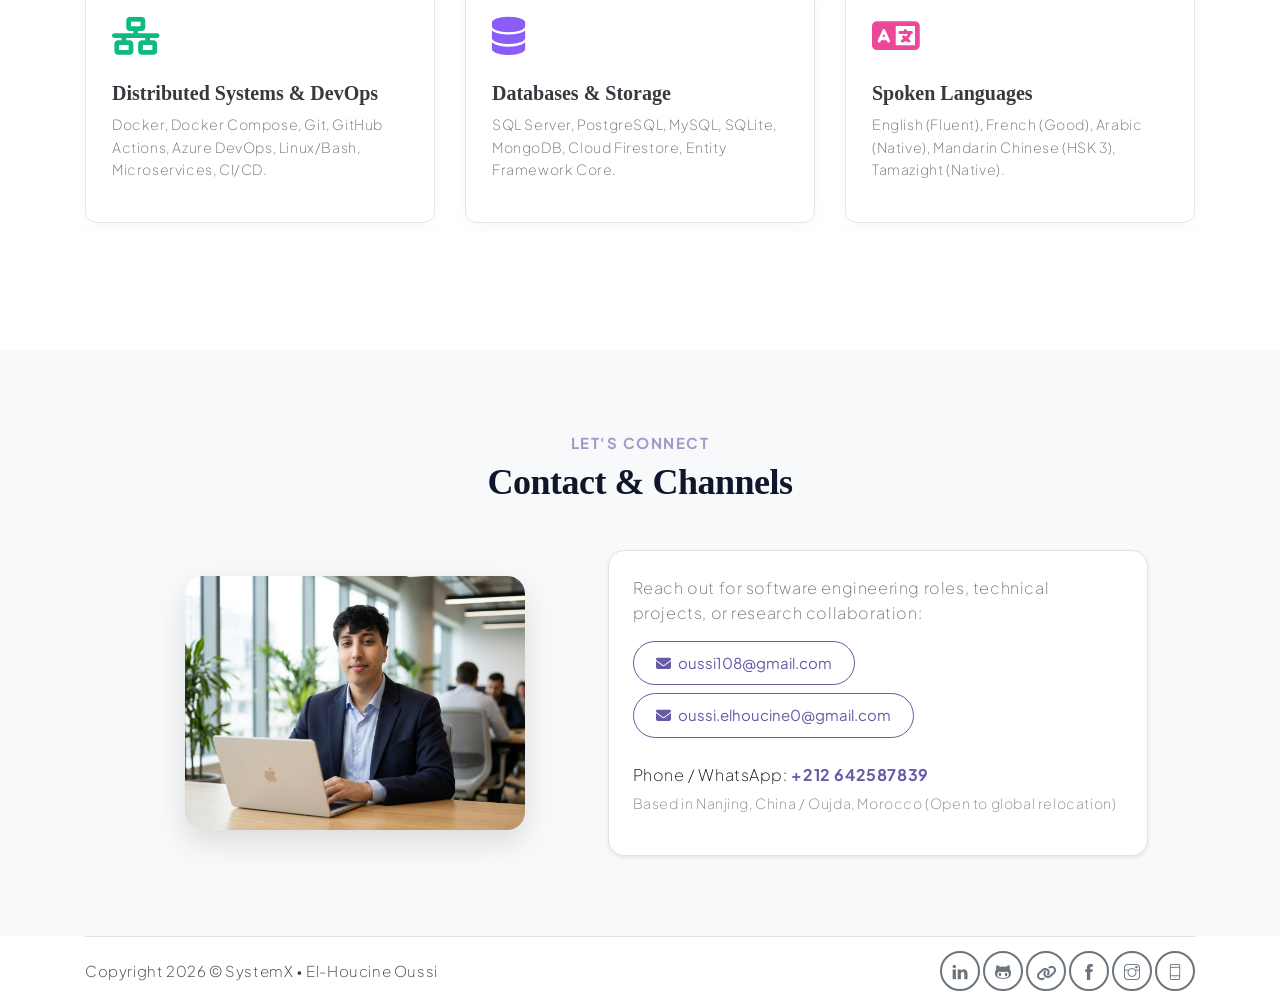
==== commit 9674735f: "feat: update profile photo from GitHub reference and integrate generated professional workplace phot" ====
--- a/public/index.html
+++ b/public/index.html
@@ -664,6 +664,10 @@
         <div class="overlay"></div>
         <div class="header-content container text-center">
             
+            <div class="mb-3">
+                <img src="assets/imgs/my-image.png" alt="El-Houcine Oussi" 
+                     style="width: 130px; height: 130px; border-radius: 50%; object-fit: cover; border: 4px solid #ffffff; box-shadow: 0 10px 28px rgba(105, 90, 166, 0.28); display: inline-block;">
+            </div>
             <h1 class="header-title">
                 <span class="up">HI!</span>
                 <span class="down">I am OUSSI El-Houcine</span>
@@ -691,9 +695,6 @@
                         <a class="dropdown-item py-2" href="assets/docs/CV_English.pdf" download style="font-size: 14px; font-weight: 500;">
                             <i class="fas fa-file-pdf text-primary mr-2"></i> English CV (PDF)
                         </a>
-                        <a class="dropdown-item py-2" href="assets/docs/CV_Academic_EN.pdf" download style="font-size: 14px; font-weight: 500;">
-                            <i class="fas fa-file-pdf text-primary mr-2"></i> Academic CV, English (PDF)
-                        </a>
                         <a class="dropdown-item py-2" href="assets/docs/CV_Chinese.pdf" download style="font-size: 14px; font-weight: 500;">
                             <i class="fas fa-file-pdf text-danger mr-2"></i> 中文个人简历 (PDF)
                         </a>
@@ -752,7 +753,7 @@
             <div class="row align-items-center justify-content-center text-left" style="gap: 20px 0;">
                 <div class="col-lg-4 text-center mb-4 mb-lg-0">
                     <img src="assets/imgs/my-image.png" alt="El-Houcine Oussi Profile Photo" 
-                         style="width: 100%; max-width: 320px; border-radius: 20px; box-shadow: 0 12px 35px rgba(105, 90, 166, 0.18); border: 4px solid #ffffff;">
+                         style="width: 100%; max-width: 320px; border-radius: 20px; box-shadow: 0 12px 35px rgba(105, 90, 166, 0.18); border: 4px solid #ffffff; object-fit: cover; aspect-ratio: 1/1;">
                 </div>
                 <div class="col-lg-8">
                     
@@ -786,9 +787,6 @@
                         <a href="assets/docs/CV_English.pdf" download class="btn-rounded btn btn-outline-primary me-2 mb-2">
                             <i class="ti-download"></i> Download CV (English)
                         </a>
-                        <a href="assets/docs/CV_Academic_EN.pdf" download class="btn-rounded btn btn-outline-primary me-2 mb-2">
-                            <i class="ti-download"></i> Academic CV (English)
-                        </a>
                         <a href="assets/docs/CV_Chinese.pdf" download class="btn-rounded btn btn-outline-primary me-2 mb-2">
                             <i class="ti-download"></i> 下载简历 (中文版)
                         </a>
@@ -813,6 +811,23 @@
             <div class="row justify-content-center">
                 <div class="col-lg-10">
                     
+                    <!-- Research Lab Spotlight Card -->
+                    <div class="card mb-4 overflow-hidden shadow-sm" style="border-radius: 16px; border: 1px solid #e2e8f0; background: #ffffff;">
+                        <div class="row no-gutters align-items-center text-left">
+                            <div class="col-md-5">
+                                <img src="assets/imgs/profile-research-lab.jpg" alt="NUIST AI Research Laboratory" 
+                                     style="width: 100%; height: 220px; object-fit: cover;">
+                            </div>
+                            <div class="col-md-7 p-4">
+                                <span class="badge-pill-custom badge-solar mb-2">Renewable Energy & AI</span>
+                                <h5 style="font-weight: 700; color: #1e293b; margin-bottom: 8px;">Solar Forecasting & Spatio-Temporal AI Lab</h5>
+                                <p style="font-size: 14px; color: #64748b; line-height: 1.5; margin-bottom: 0;">
+                                    Conducting reproducible research at <strong>Nanjing University of Information Science and Technology (NUIST)</strong>. Benchmarking 50 Australian utility-scale solar farms using satellite imagery and numerical weather models.
+                                </p>
+                            </div>
+                        </div>
+                    </div>
+
                     <!-- Research Study 1 -->
                     <div class="paper-card">
                         <div class="d-flex justify-content-between align-items-center mb-2">
@@ -991,6 +1006,23 @@
             <div class="row justify-content-center">
                 <div class="col-lg-10">
                     
+                    <!-- Tech Workspace Banner -->
+                    <div class="card mb-4 overflow-hidden shadow-sm text-left" style="border-radius: 16px; border: 1px solid #e2e8f0; background: #ffffff;">
+                        <div class="row no-gutters align-items-center">
+                            <div class="col-md-5 order-md-2">
+                                <img src="assets/imgs/profile-tech-workspace.jpg" alt="Software Architecture & Engineering" 
+                                     style="width: 100%; height: 220px; object-fit: cover;">
+                            </div>
+                            <div class="col-md-7 p-4 order-md-1">
+                                <span class="badge-pill-custom badge-academic mb-2">Systems & Architecture</span>
+                                <h5 style="font-weight: 700; color: #1e293b; margin-bottom: 8px;">Full-Stack Engineering & System Architecture</h5>
+                                <p style="font-size: 14px; color: #64748b; line-height: 1.5; margin-bottom: 0;">
+                                    Translating scientific rigor into production software systems. Specializing in Clean Architecture, ASP.NET Core REST APIs, responsive Flutter applications, and low-latency IoT telemetry pipelines.
+                                </p>
+                            </div>
+                        </div>
+                    </div>
+
                     <!-- Job 1 -->
                     <div class="feature-card mb-4 text-left">
                         <div class="d-flex flex-wrap justify-content-between align-items-center mb-2">
@@ -1419,9 +1451,13 @@
             <p class="section-subtitle">Let's Connect</p>
             <h6 class="section-title mb-5">Contact & Channels</h6>
             
-            <div class="row justify-content-center">
-                <div class="col-md-8 col-lg-6">
-                    <div class="card p-4 shadow-sm" style="border-radius: 12px; border: 1px solid #dee2e6; background: #fff;">
+            <div class="row justify-content-center align-items-center">
+                <div class="col-md-5 mb-4 mb-md-0 text-center">
+                    <img src="assets/imgs/profile-innovation.jpg" alt="El-Houcine Oussi" 
+                         style="width: 100%; max-width: 340px; border-radius: 18px; box-shadow: 0 12px 30px rgba(0,0,0,0.12); object-fit: cover;">
+                </div>
+                <div class="col-md-7 col-lg-6 text-left">
+                    <div class="card p-4 shadow-sm" style="border-radius: 16px; border: 1px solid #dee2e6; background: #fff;">
                         <p style="font-size: 16px; color: #6c757d; margin-bottom: 15px;">
                             Reach out for software engineering roles, technical projects, or research collaboration:
                         </p>
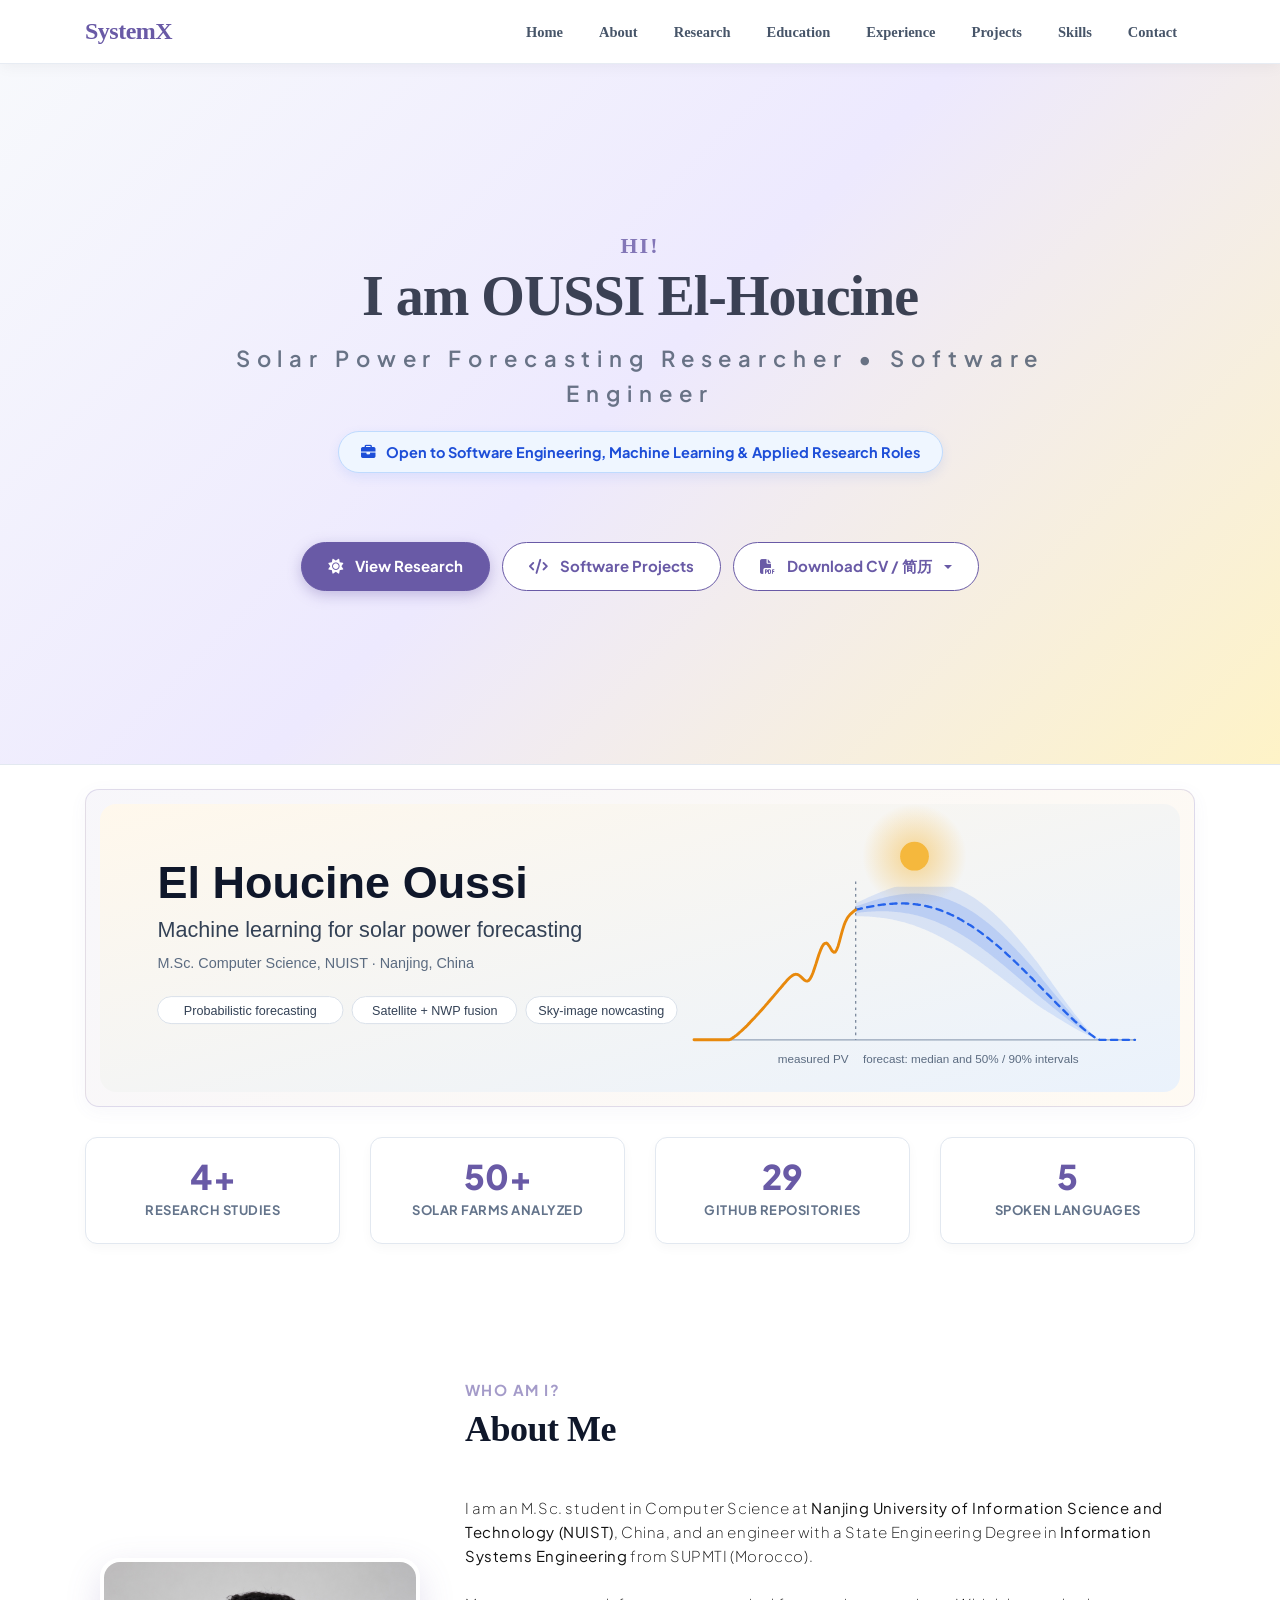
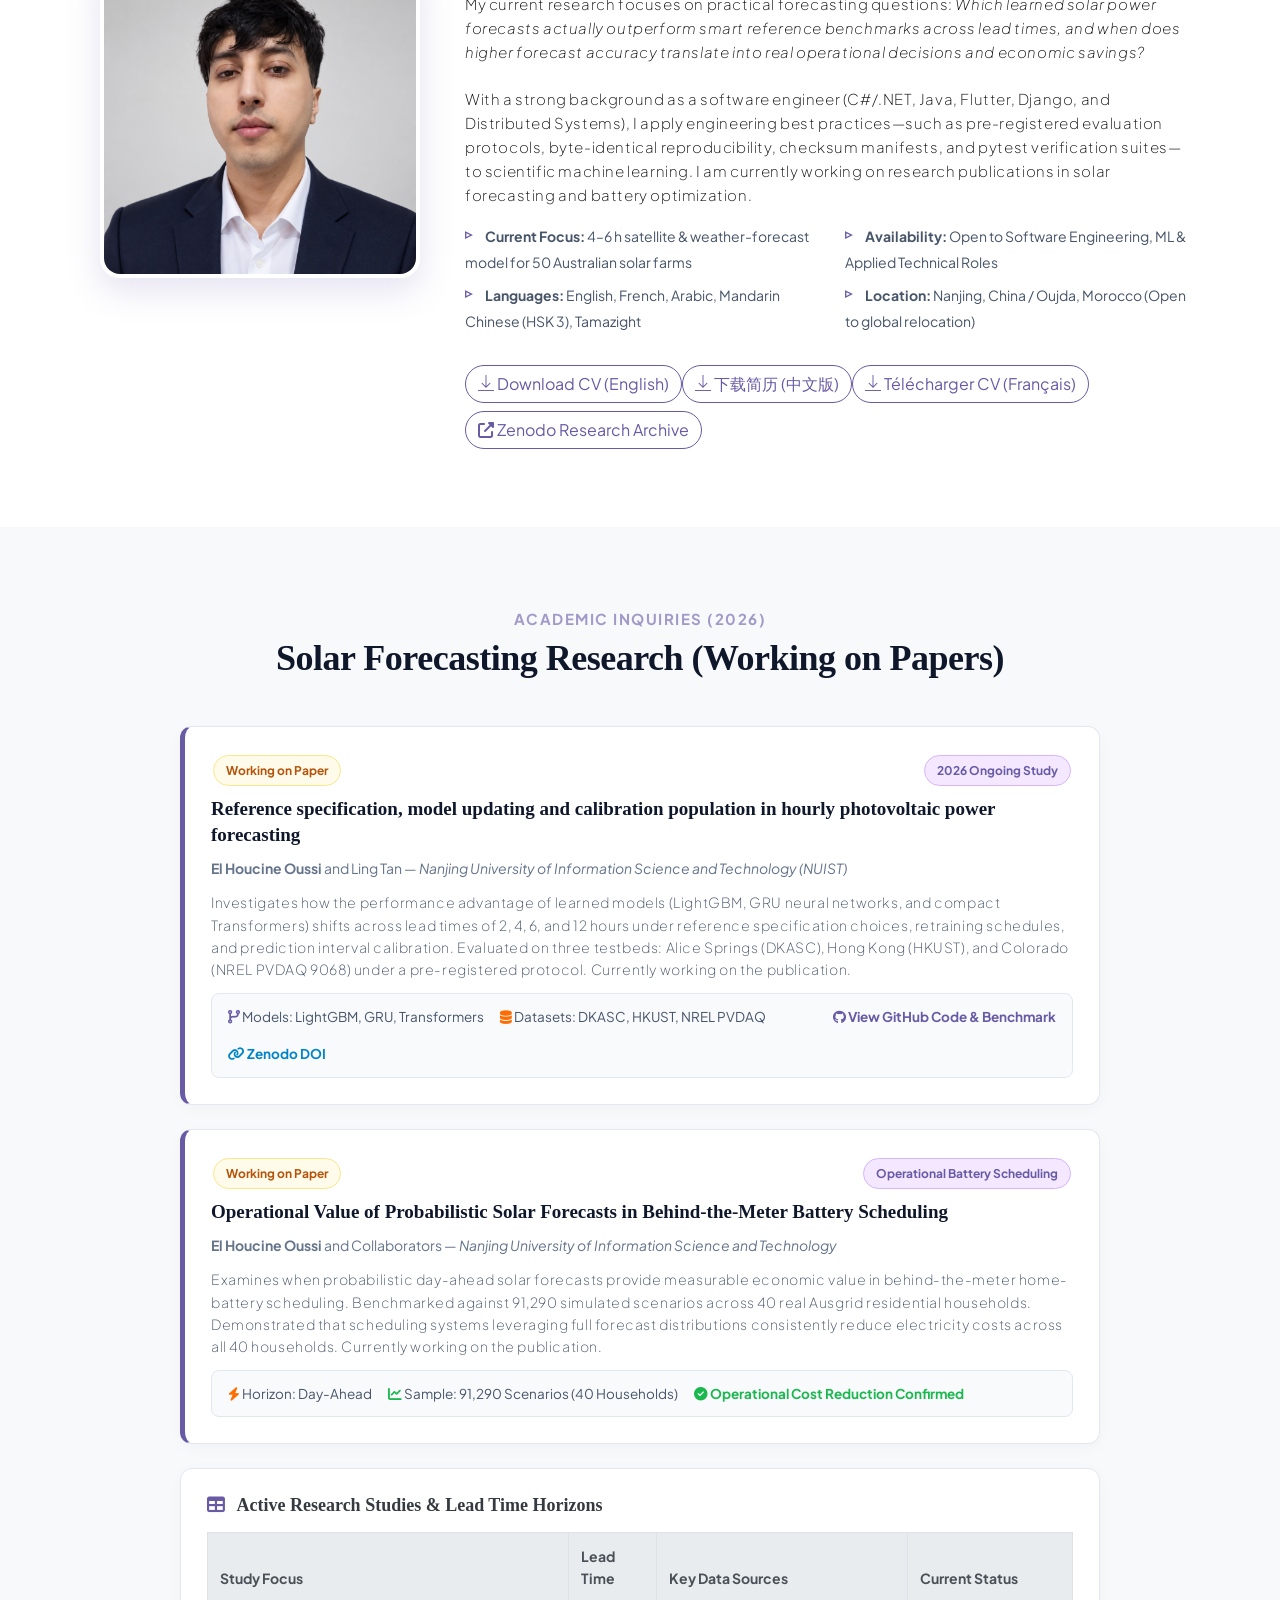
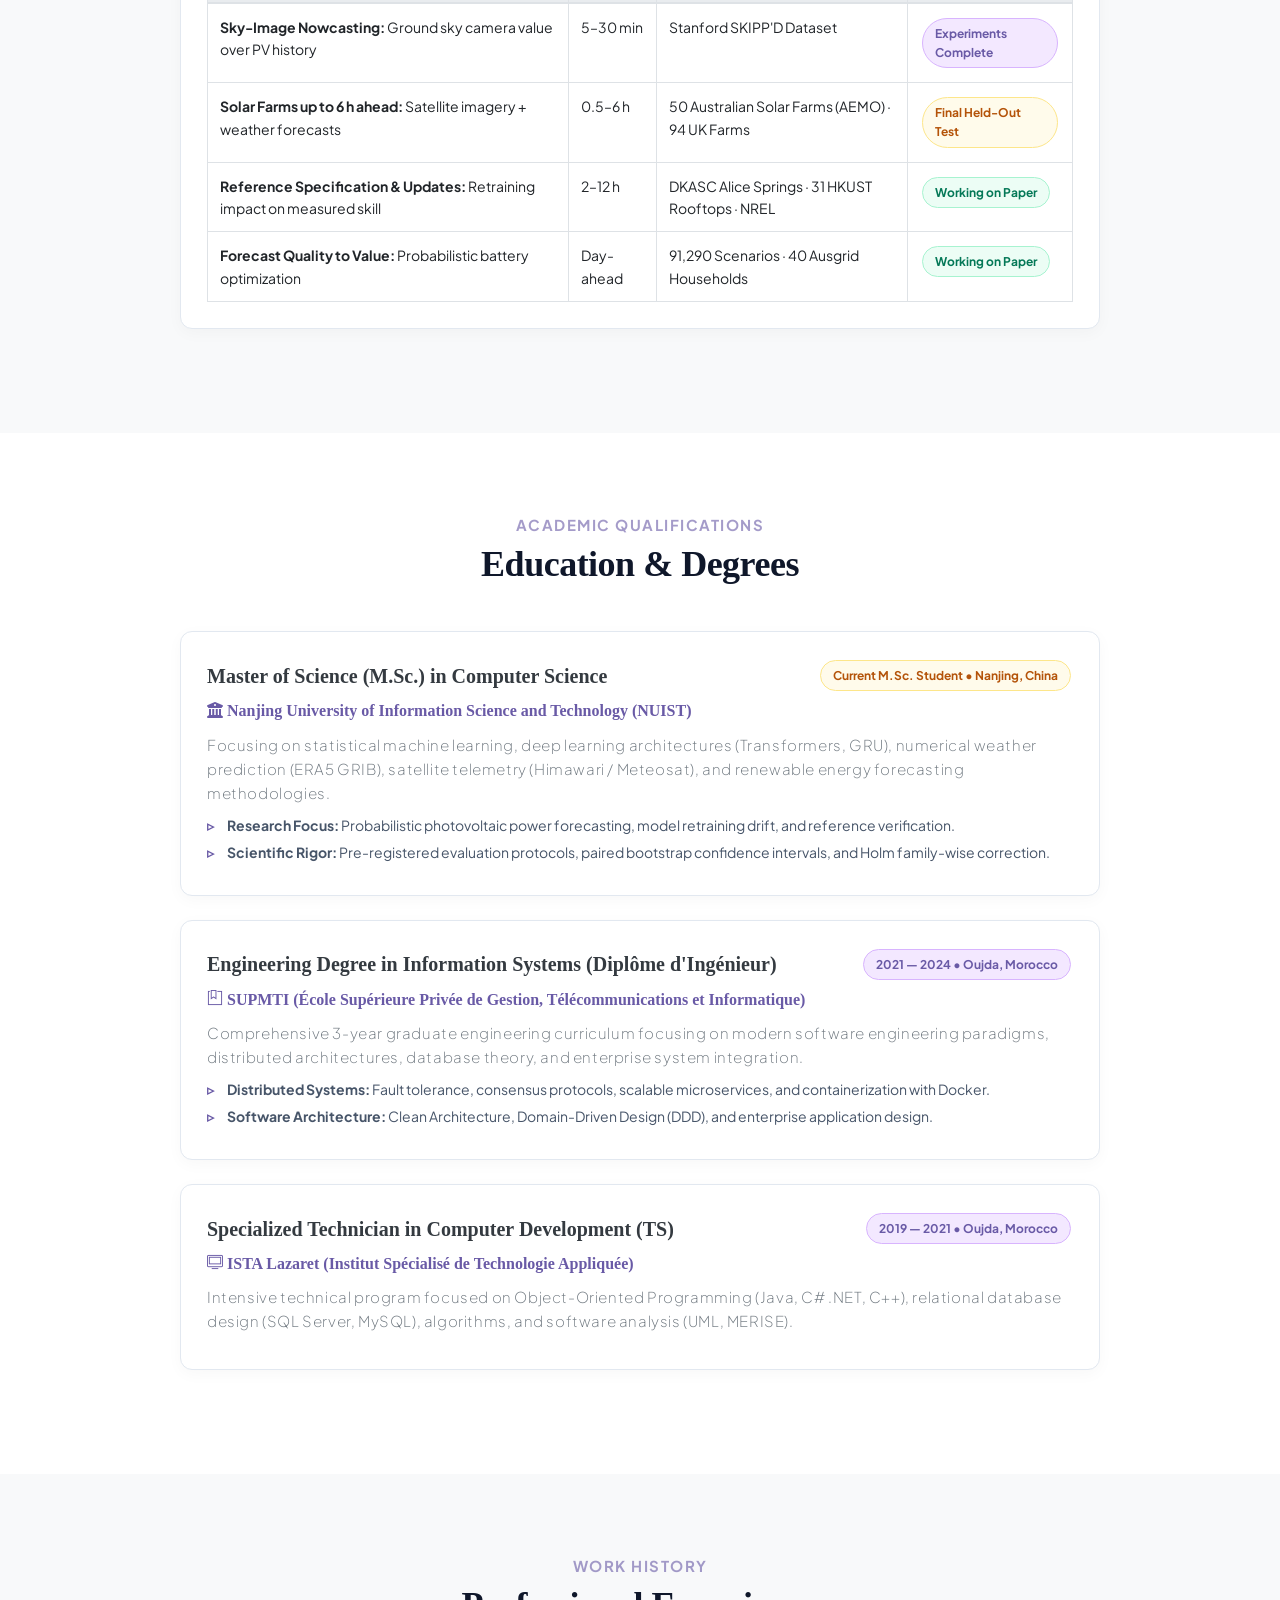
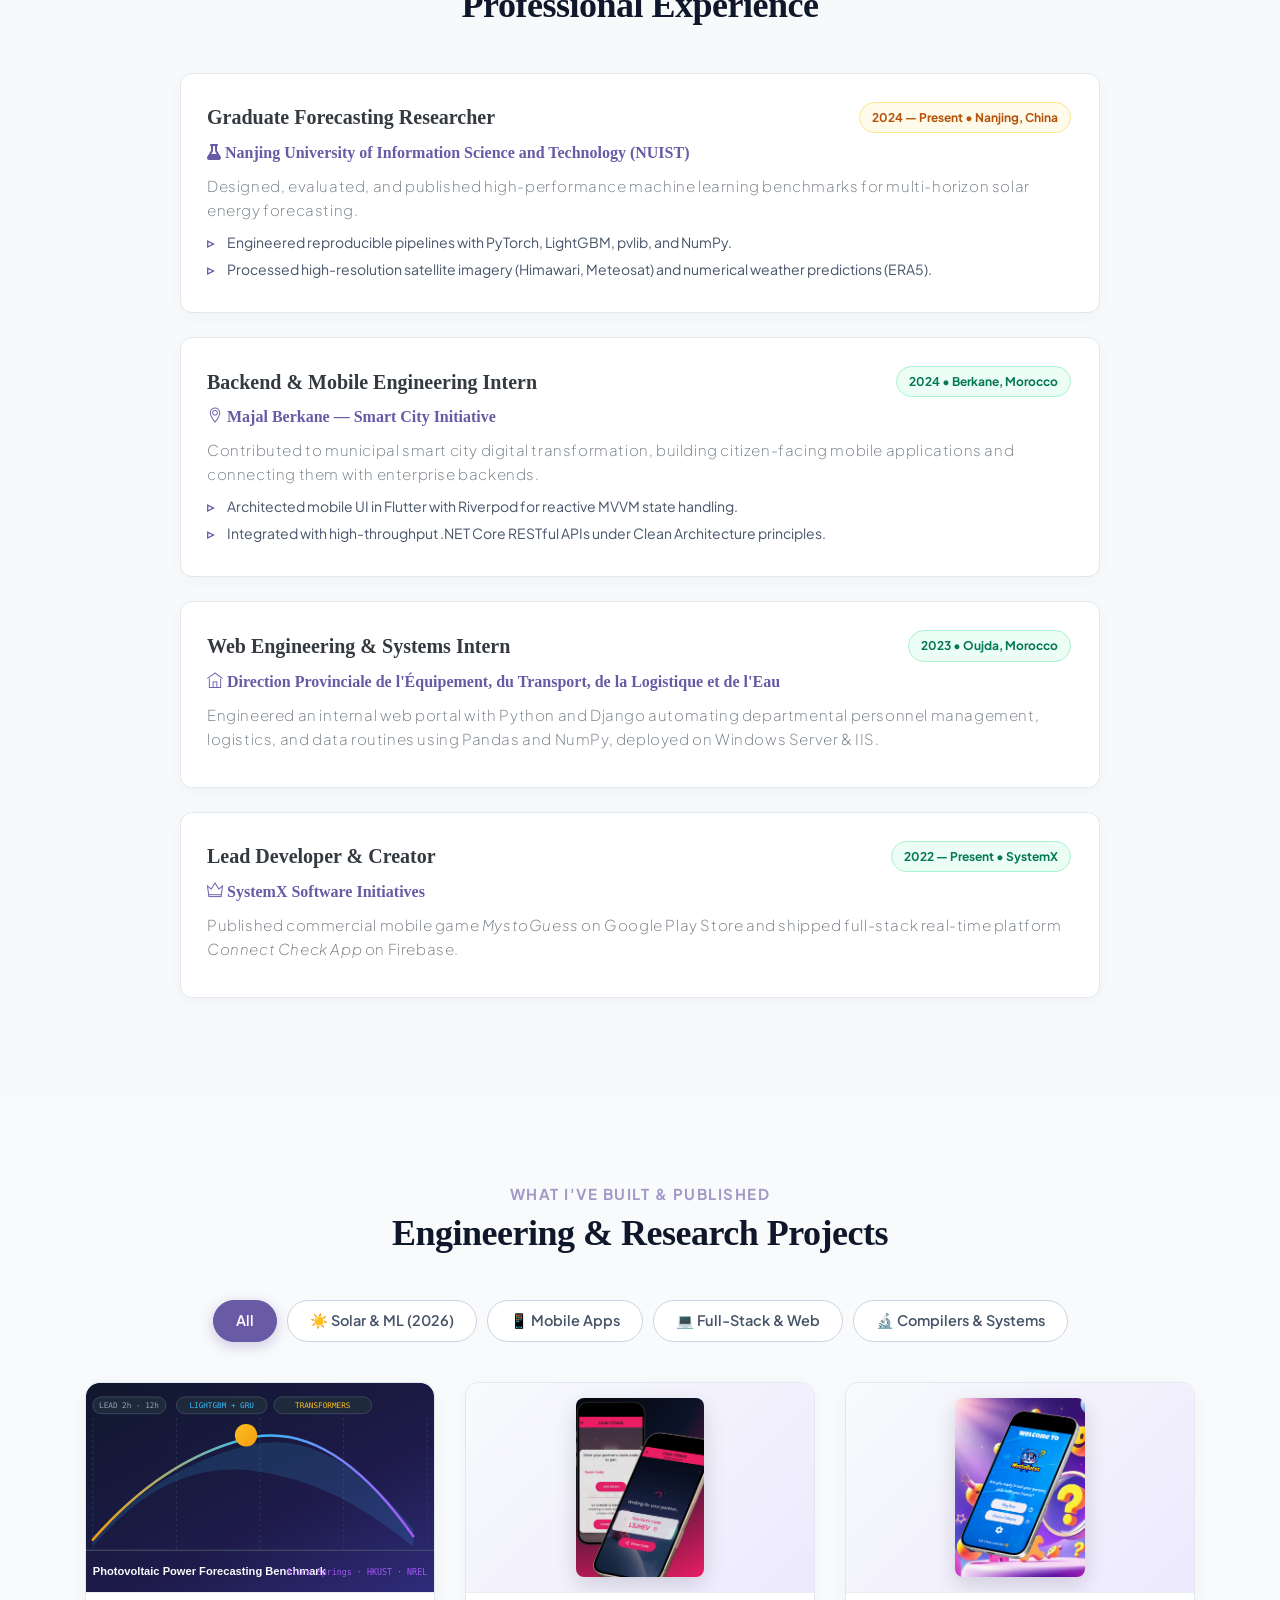
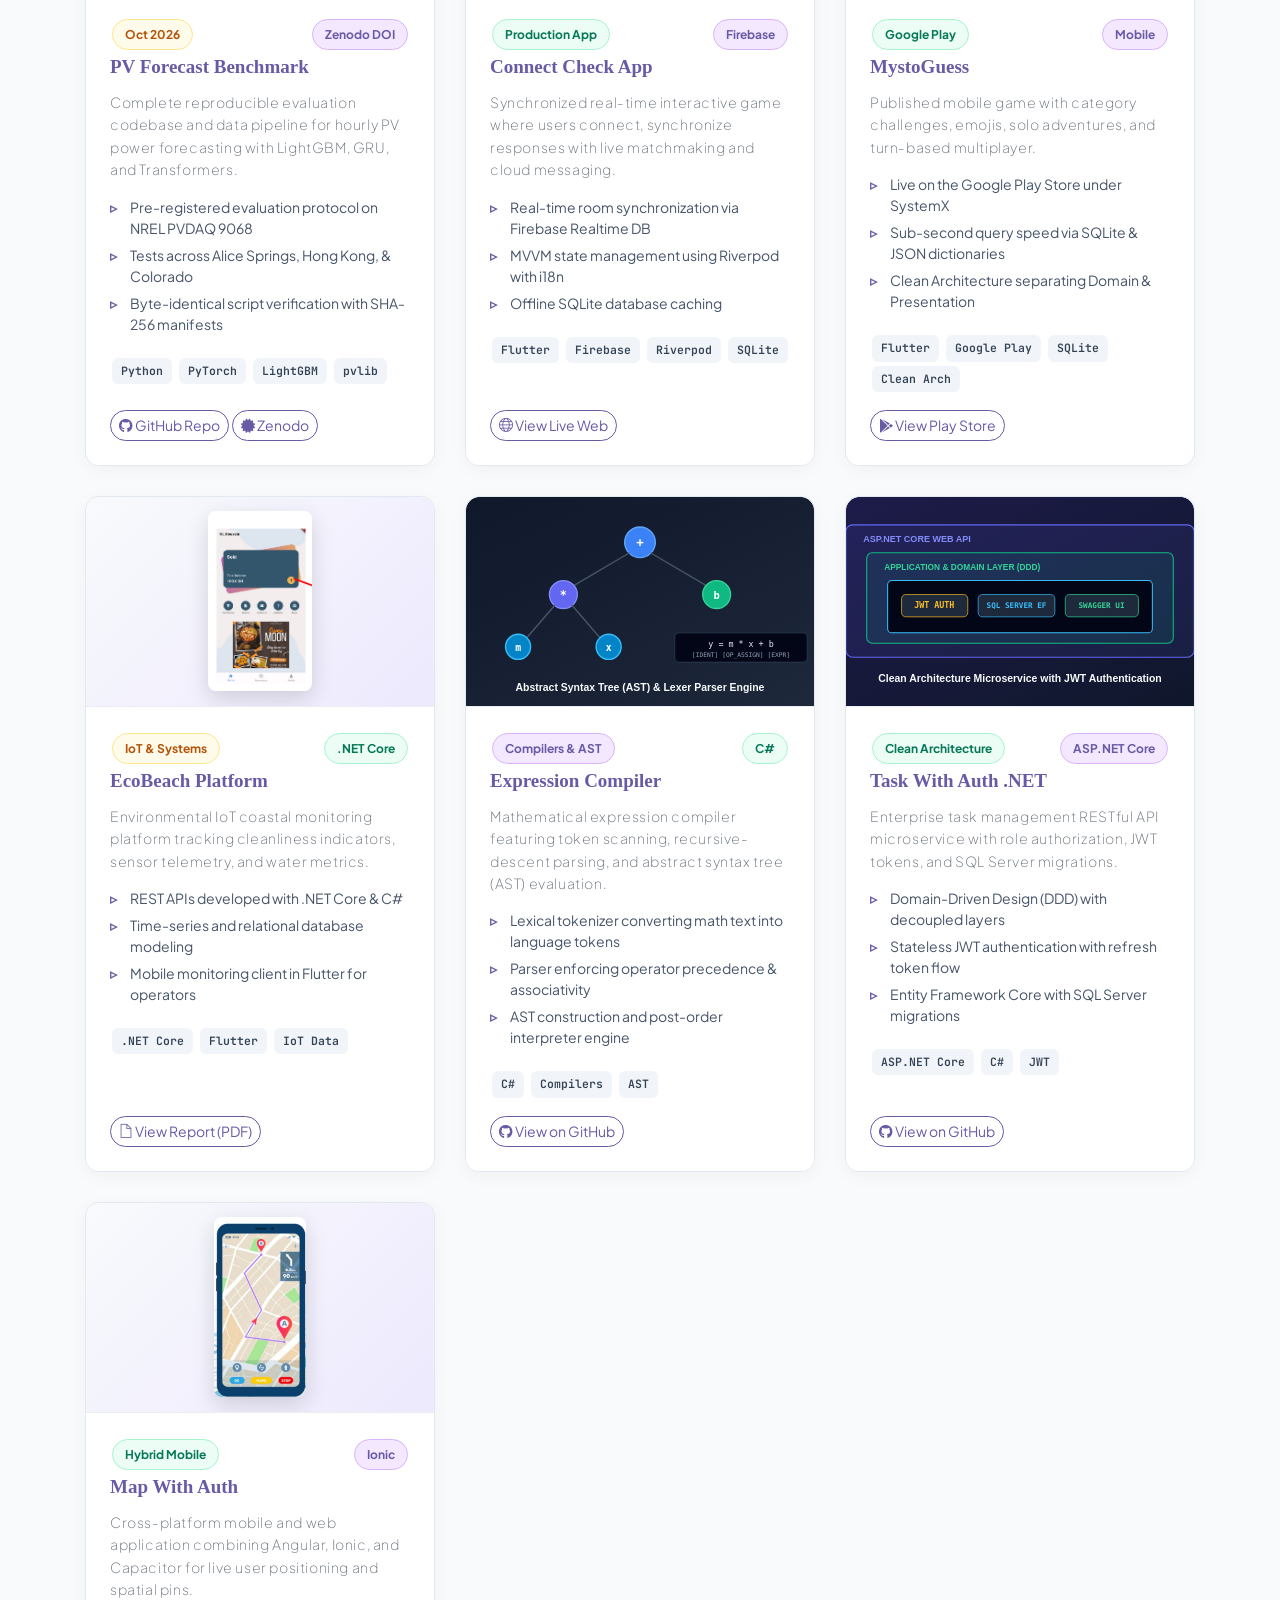
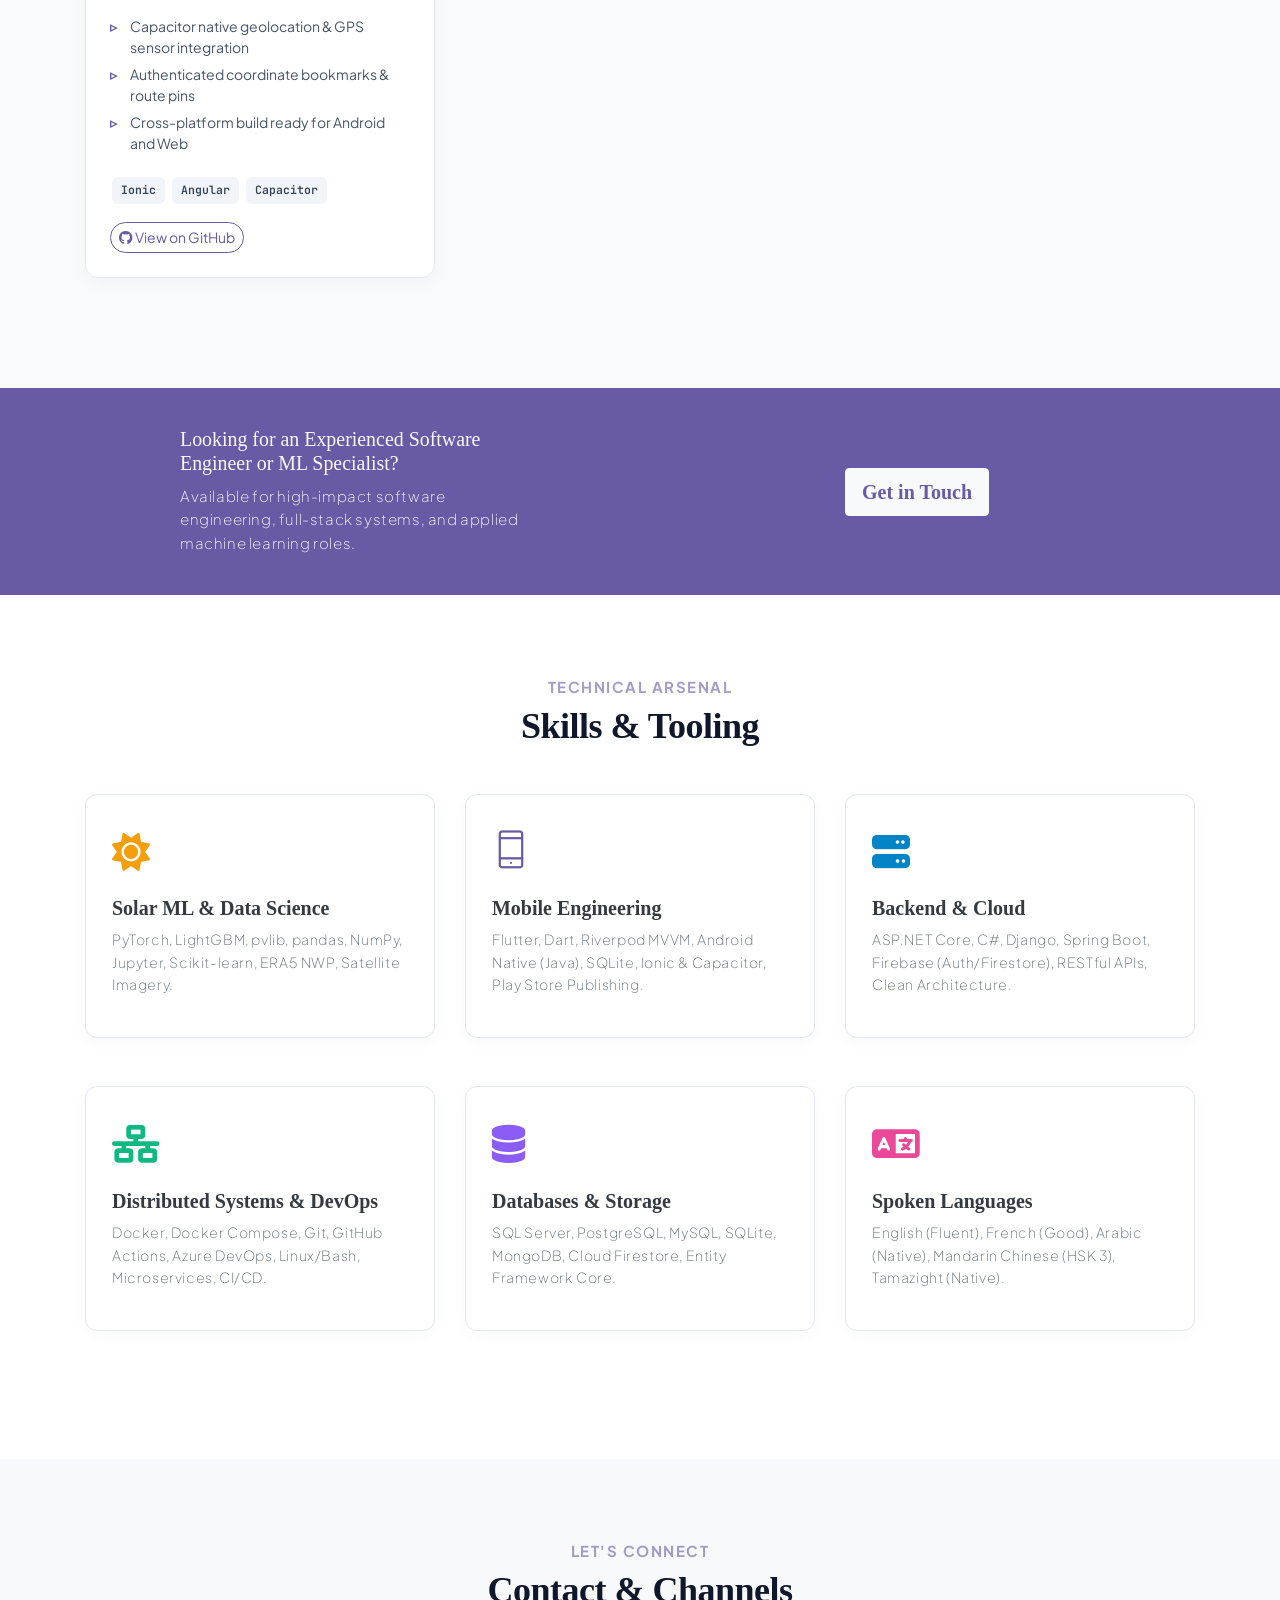
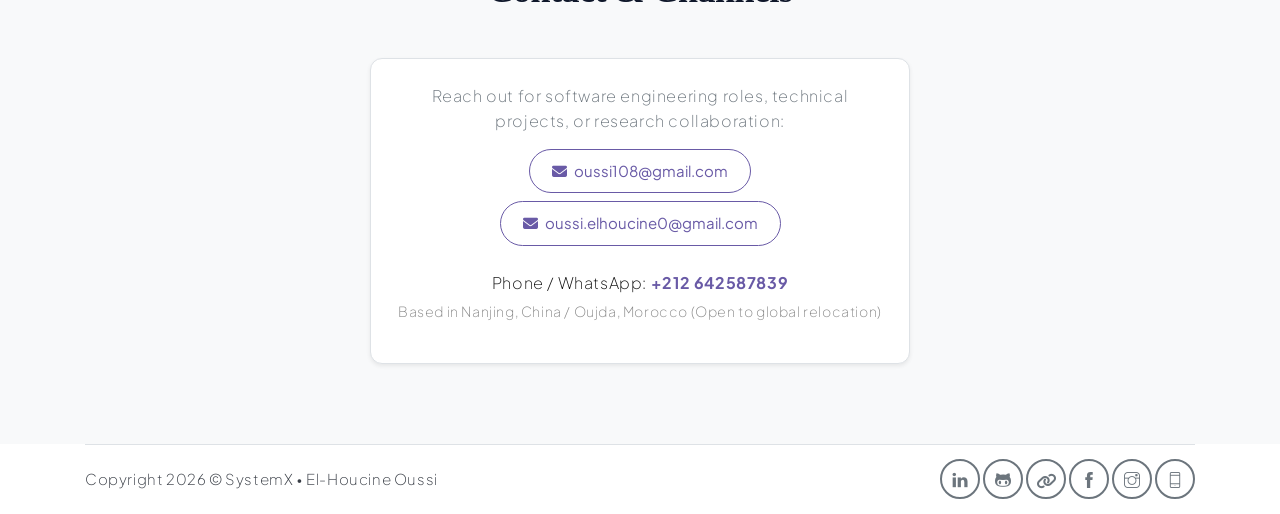
==== commit aaacd80d: "refactor: remove added pictures from site per user request" ====
--- a/public/index.html
+++ b/public/index.html
@@ -664,10 +664,6 @@
         <div class="overlay"></div>
         <div class="header-content container text-center">
             
-            <div class="mb-3">
-                <img src="assets/imgs/my-image.png" alt="El-Houcine Oussi" 
-                     style="width: 130px; height: 130px; border-radius: 50%; object-fit: cover; border: 4px solid #ffffff; box-shadow: 0 10px 28px rgba(105, 90, 166, 0.28); display: inline-block;">
-            </div>
             <h1 class="header-title">
                 <span class="up">HI!</span>
                 <span class="down">I am OUSSI El-Houcine</span>
@@ -811,23 +807,6 @@
             <div class="row justify-content-center">
                 <div class="col-lg-10">
                     
-                    <!-- Research Lab Spotlight Card -->
-                    <div class="card mb-4 overflow-hidden shadow-sm" style="border-radius: 16px; border: 1px solid #e2e8f0; background: #ffffff;">
-                        <div class="row no-gutters align-items-center text-left">
-                            <div class="col-md-5">
-                                <img src="assets/imgs/profile-research-lab.jpg" alt="NUIST AI Research Laboratory" 
-                                     style="width: 100%; height: 220px; object-fit: cover;">
-                            </div>
-                            <div class="col-md-7 p-4">
-                                <span class="badge-pill-custom badge-solar mb-2">Renewable Energy & AI</span>
-                                <h5 style="font-weight: 700; color: #1e293b; margin-bottom: 8px;">Solar Forecasting & Spatio-Temporal AI Lab</h5>
-                                <p style="font-size: 14px; color: #64748b; line-height: 1.5; margin-bottom: 0;">
-                                    Conducting reproducible research at <strong>Nanjing University of Information Science and Technology (NUIST)</strong>. Benchmarking 50 Australian utility-scale solar farms using satellite imagery and numerical weather models.
-                                </p>
-                            </div>
-                        </div>
-                    </div>
-
                     <!-- Research Study 1 -->
                     <div class="paper-card">
                         <div class="d-flex justify-content-between align-items-center mb-2">
@@ -1006,23 +985,6 @@
             <div class="row justify-content-center">
                 <div class="col-lg-10">
                     
-                    <!-- Tech Workspace Banner -->
-                    <div class="card mb-4 overflow-hidden shadow-sm text-left" style="border-radius: 16px; border: 1px solid #e2e8f0; background: #ffffff;">
-                        <div class="row no-gutters align-items-center">
-                            <div class="col-md-5 order-md-2">
-                                <img src="assets/imgs/profile-tech-workspace.jpg" alt="Software Architecture & Engineering" 
-                                     style="width: 100%; height: 220px; object-fit: cover;">
-                            </div>
-                            <div class="col-md-7 p-4 order-md-1">
-                                <span class="badge-pill-custom badge-academic mb-2">Systems & Architecture</span>
-                                <h5 style="font-weight: 700; color: #1e293b; margin-bottom: 8px;">Full-Stack Engineering & System Architecture</h5>
-                                <p style="font-size: 14px; color: #64748b; line-height: 1.5; margin-bottom: 0;">
-                                    Translating scientific rigor into production software systems. Specializing in Clean Architecture, ASP.NET Core REST APIs, responsive Flutter applications, and low-latency IoT telemetry pipelines.
-                                </p>
-                            </div>
-                        </div>
-                    </div>
-
                     <!-- Job 1 -->
                     <div class="feature-card mb-4 text-left">
                         <div class="d-flex flex-wrap justify-content-between align-items-center mb-2">
@@ -1451,13 +1413,9 @@
             <p class="section-subtitle">Let's Connect</p>
             <h6 class="section-title mb-5">Contact & Channels</h6>
             
-            <div class="row justify-content-center align-items-center">
-                <div class="col-md-5 mb-4 mb-md-0 text-center">
-                    <img src="assets/imgs/profile-innovation.jpg" alt="El-Houcine Oussi" 
-                         style="width: 100%; max-width: 340px; border-radius: 18px; box-shadow: 0 12px 30px rgba(0,0,0,0.12); object-fit: cover;">
-                </div>
-                <div class="col-md-7 col-lg-6 text-left">
-                    <div class="card p-4 shadow-sm" style="border-radius: 16px; border: 1px solid #dee2e6; background: #fff;">
+            <div class="row justify-content-center">
+                <div class="col-md-8 col-lg-6">
+                    <div class="card p-4 shadow-sm" style="border-radius: 12px; border: 1px solid #dee2e6; background: #fff;">
                         <p style="font-size: 16px; color: #6c757d; margin-bottom: 15px;">
                             Reach out for software engineering roles, technical projects, or research collaboration:
                         </p>
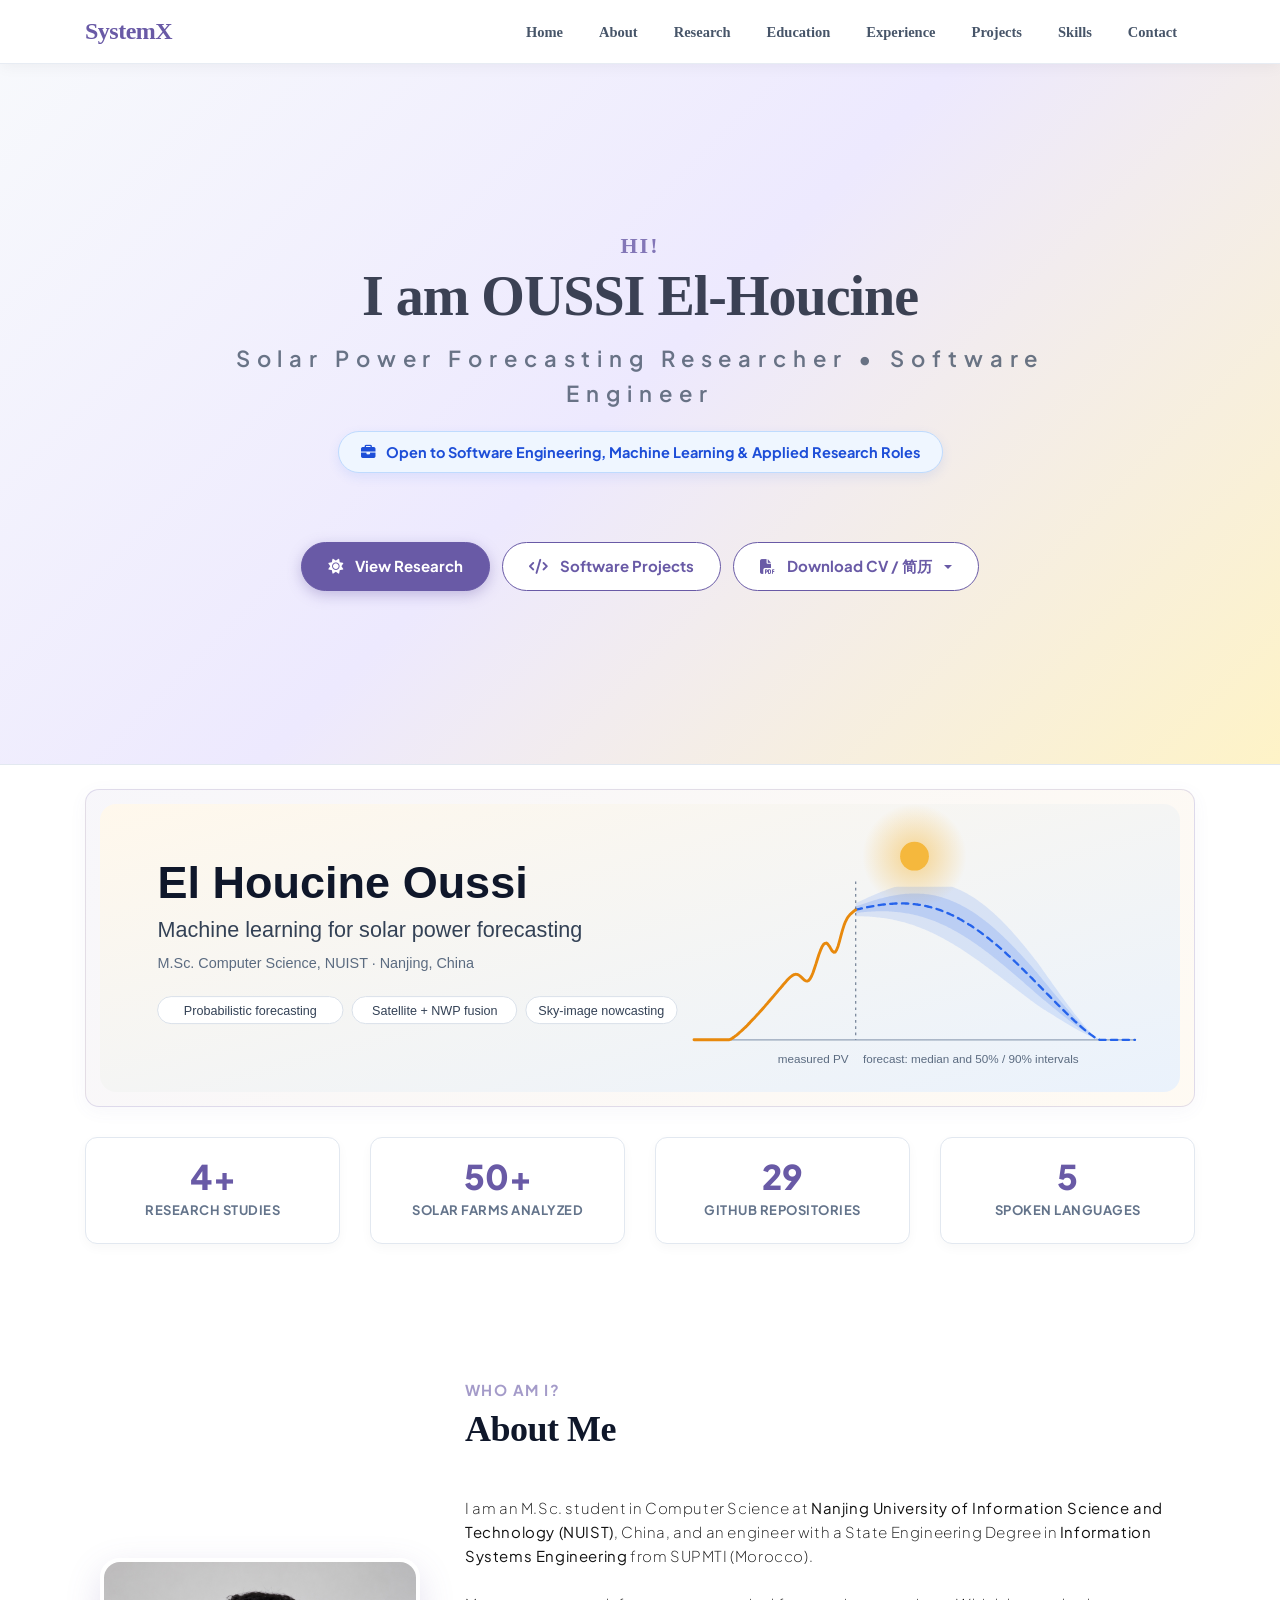
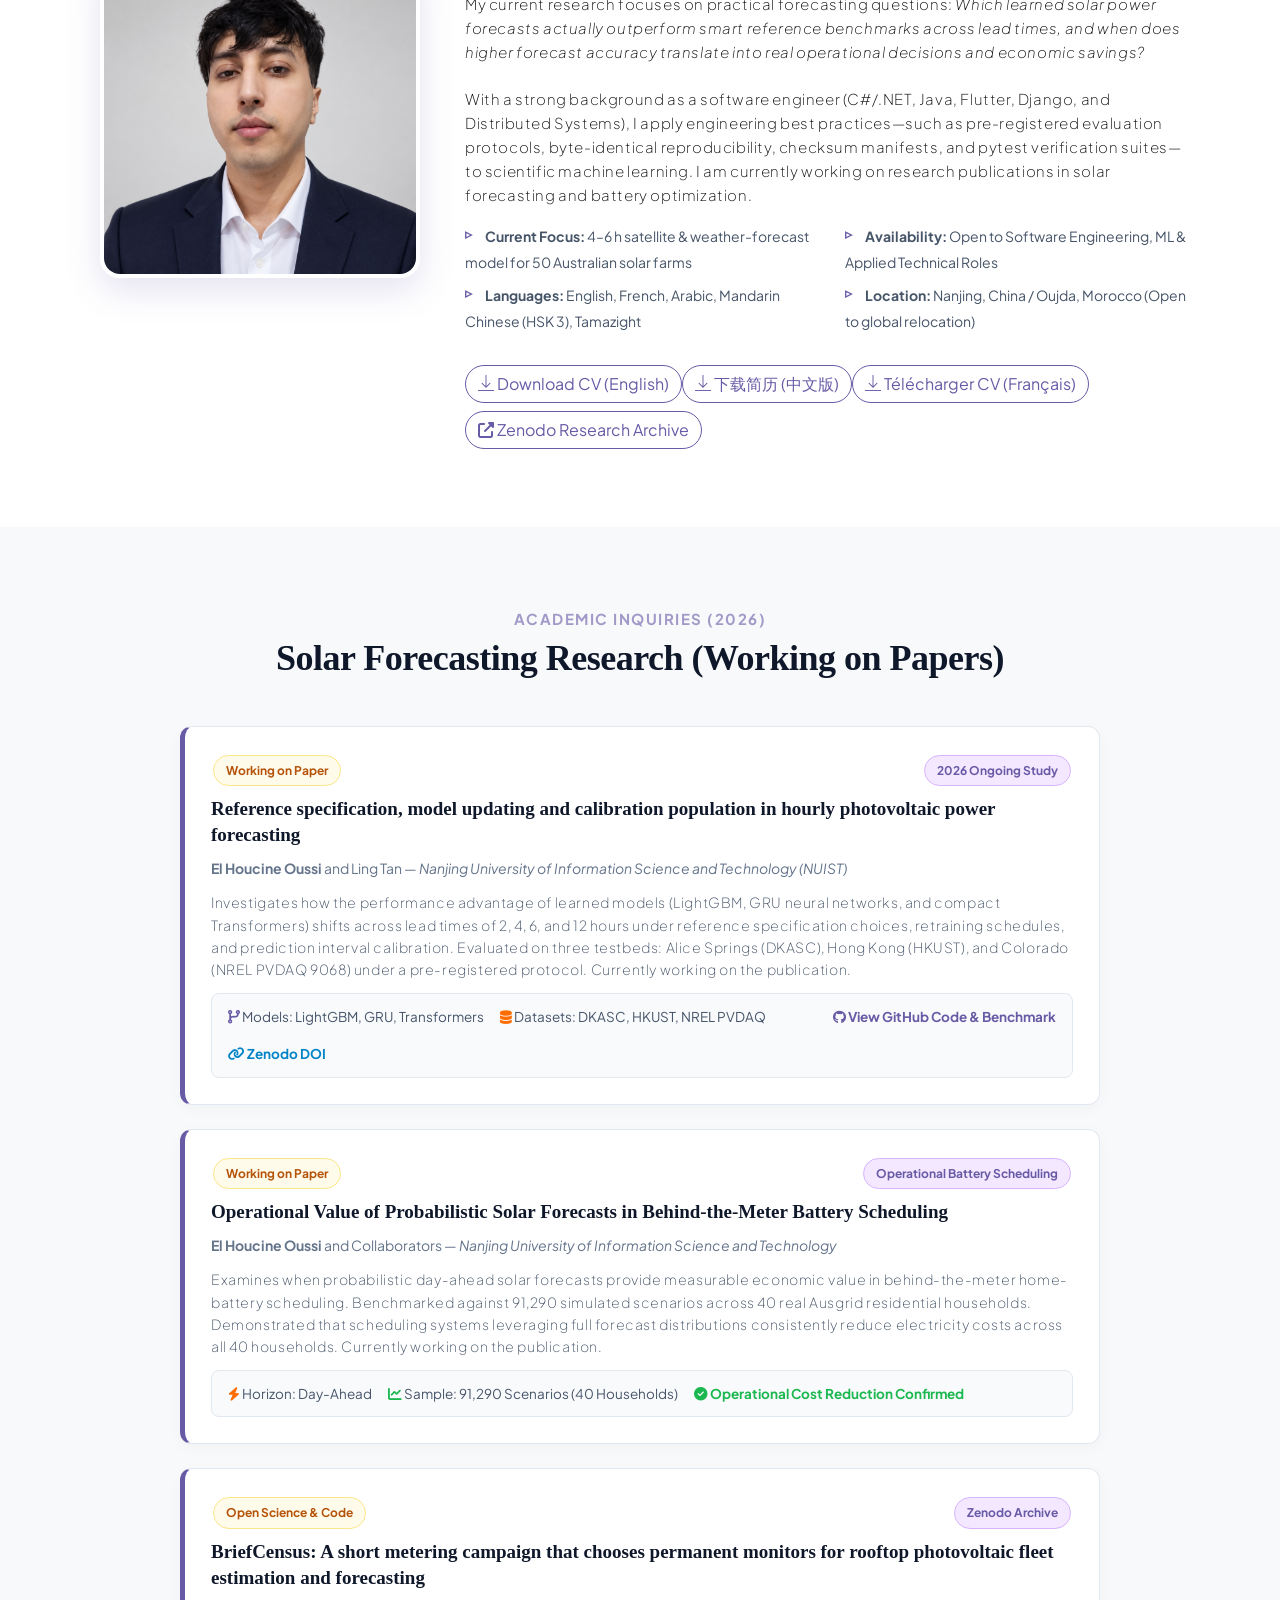
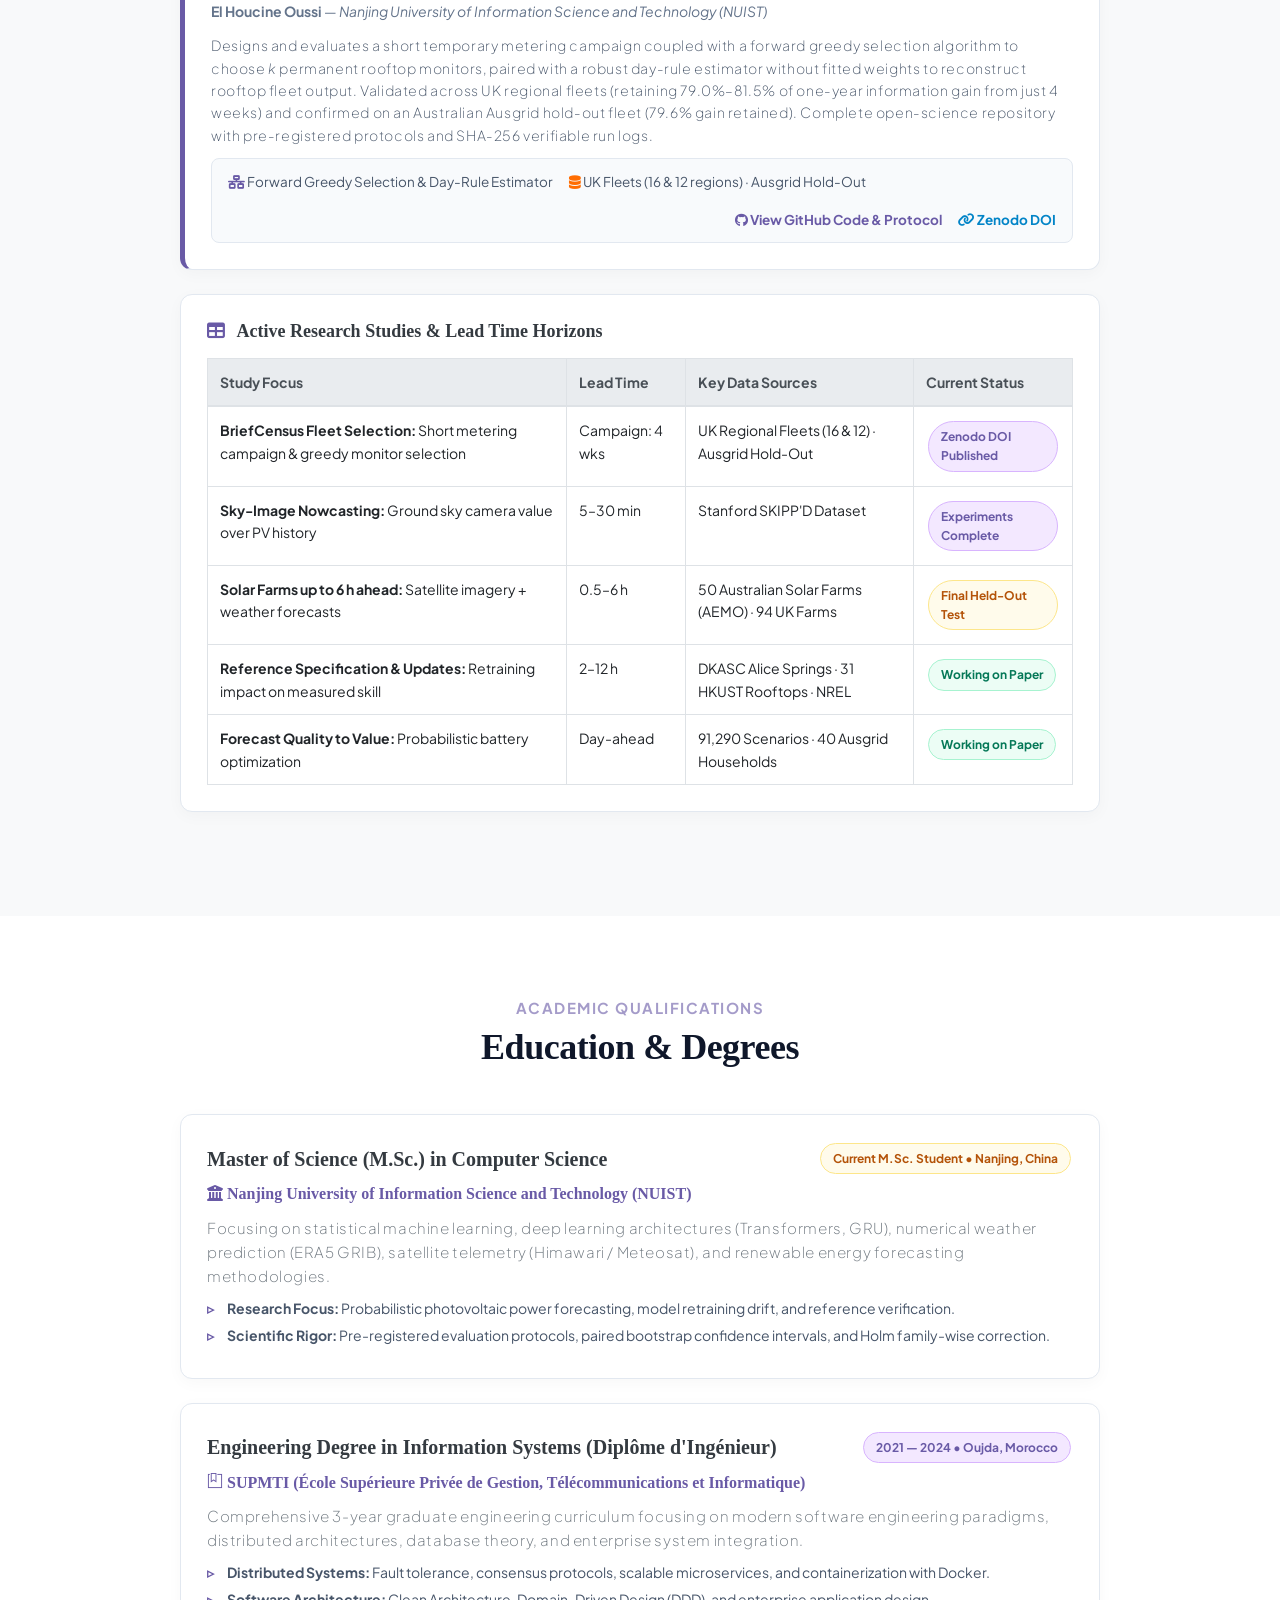
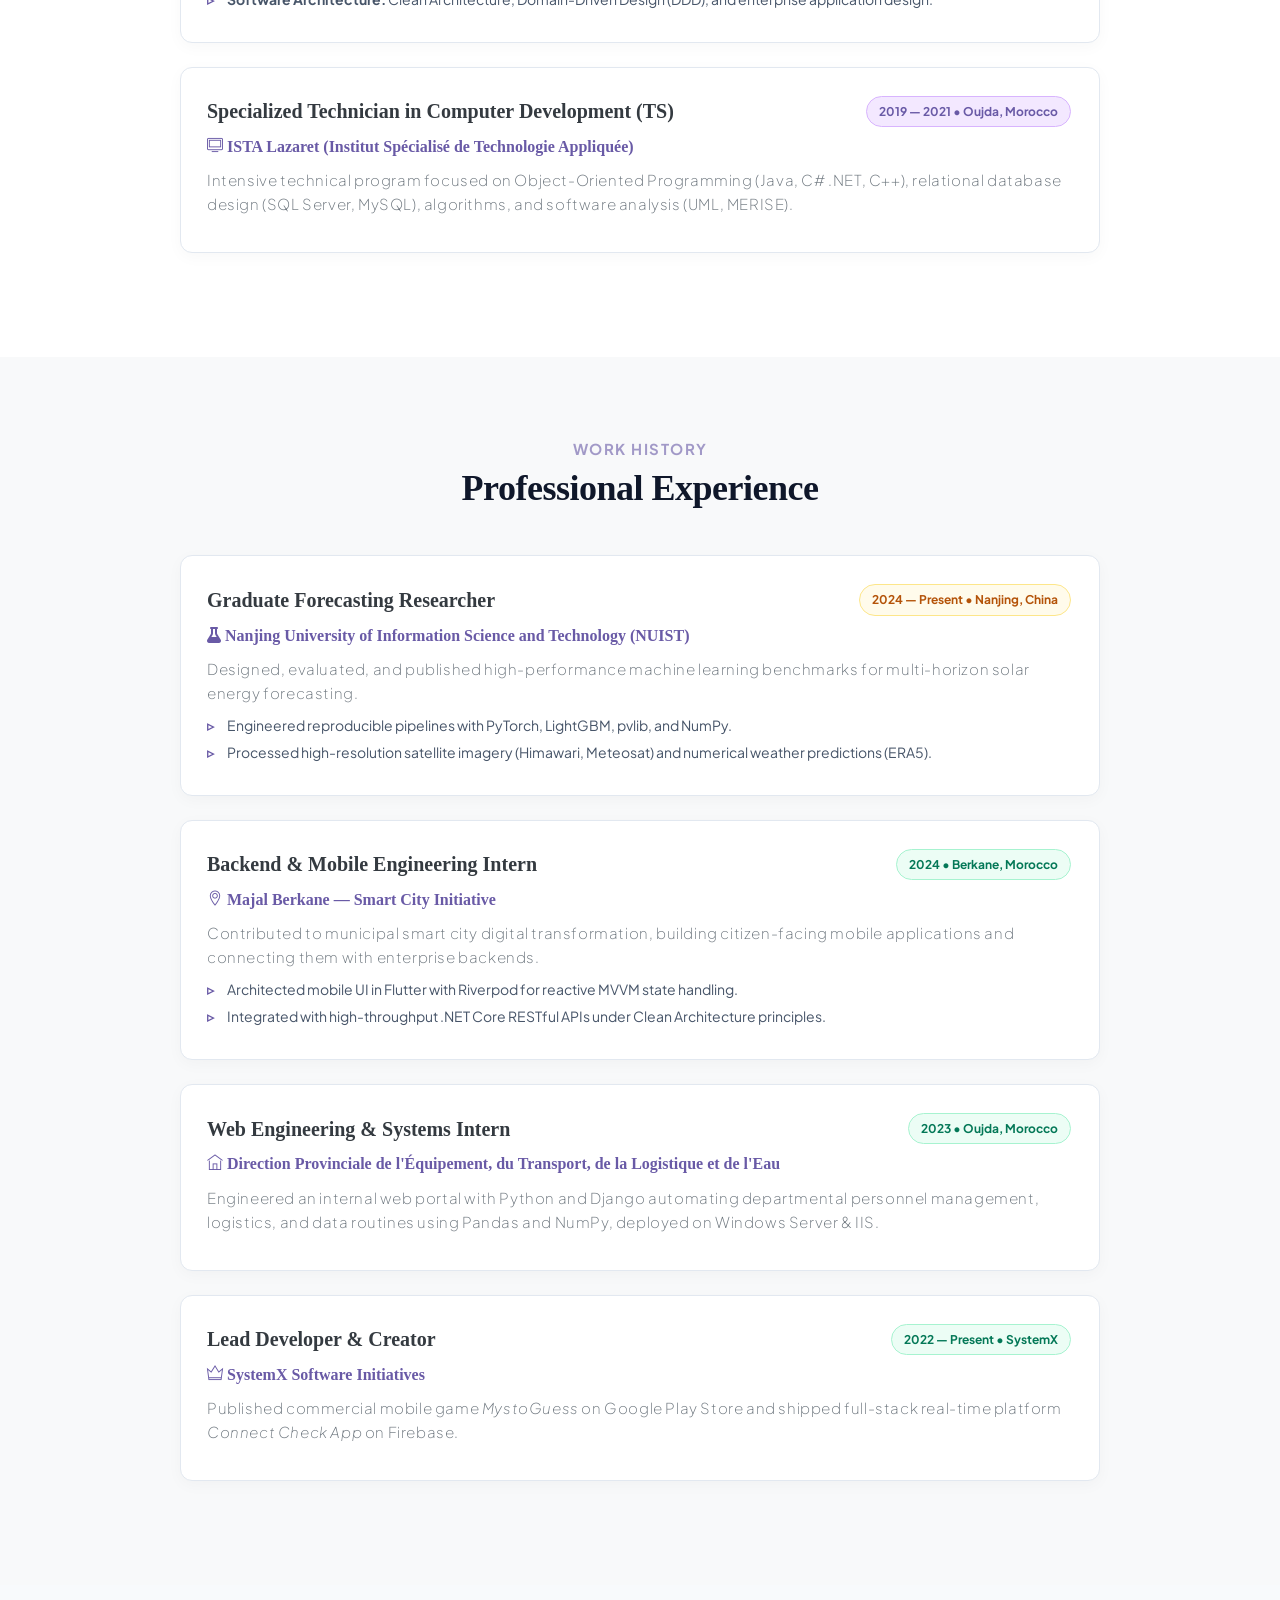
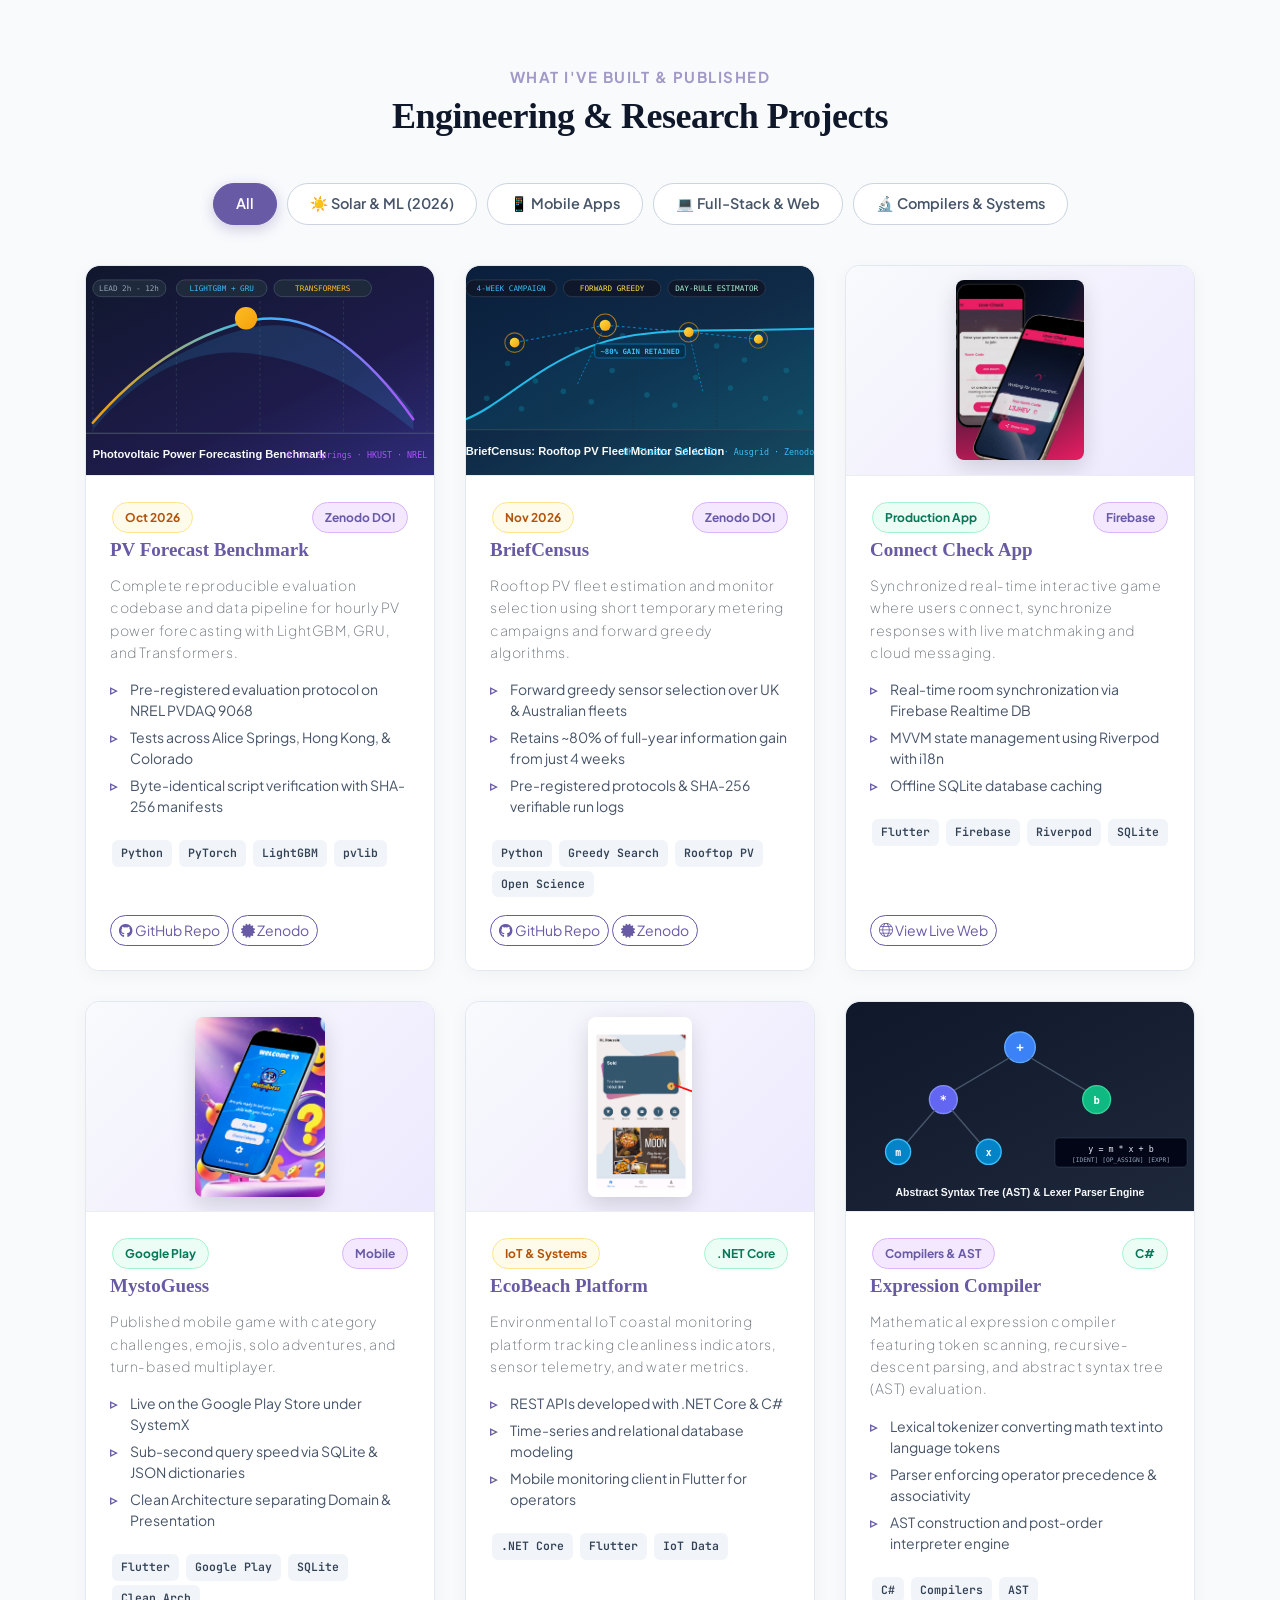
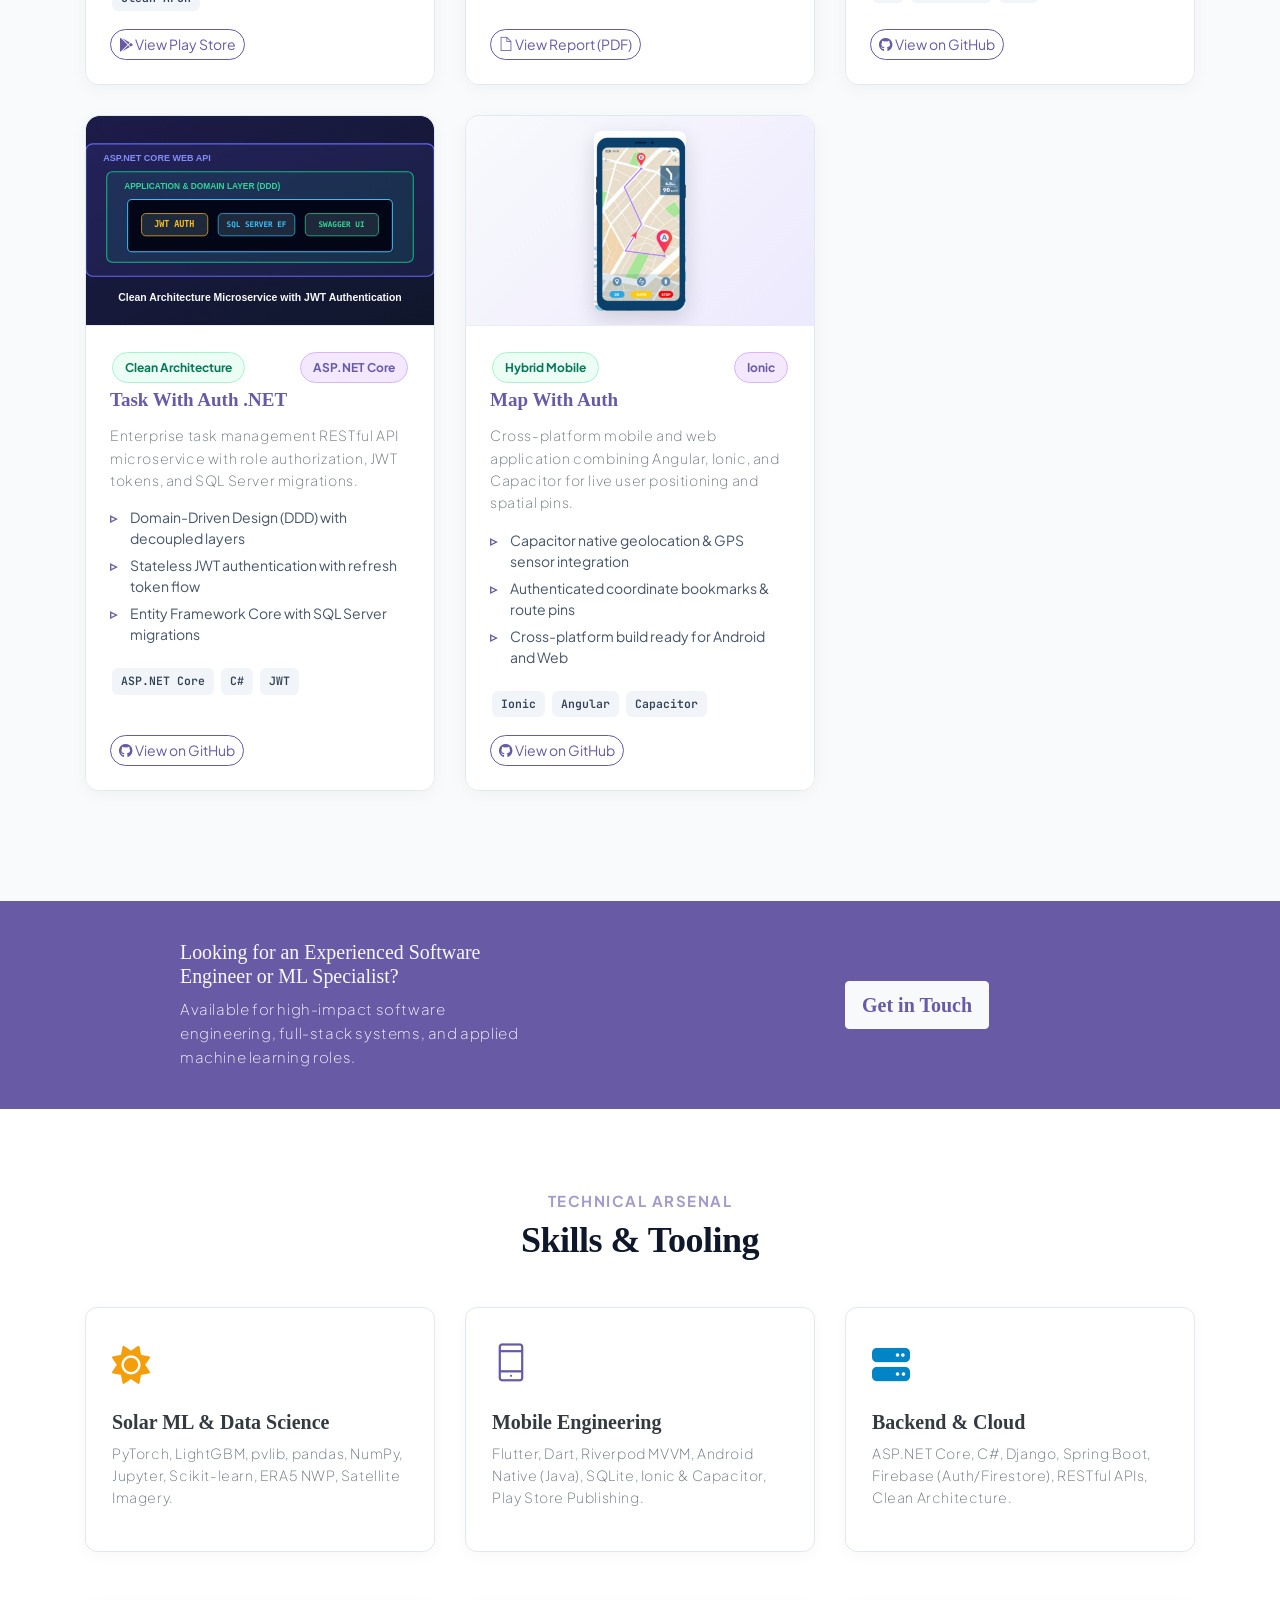
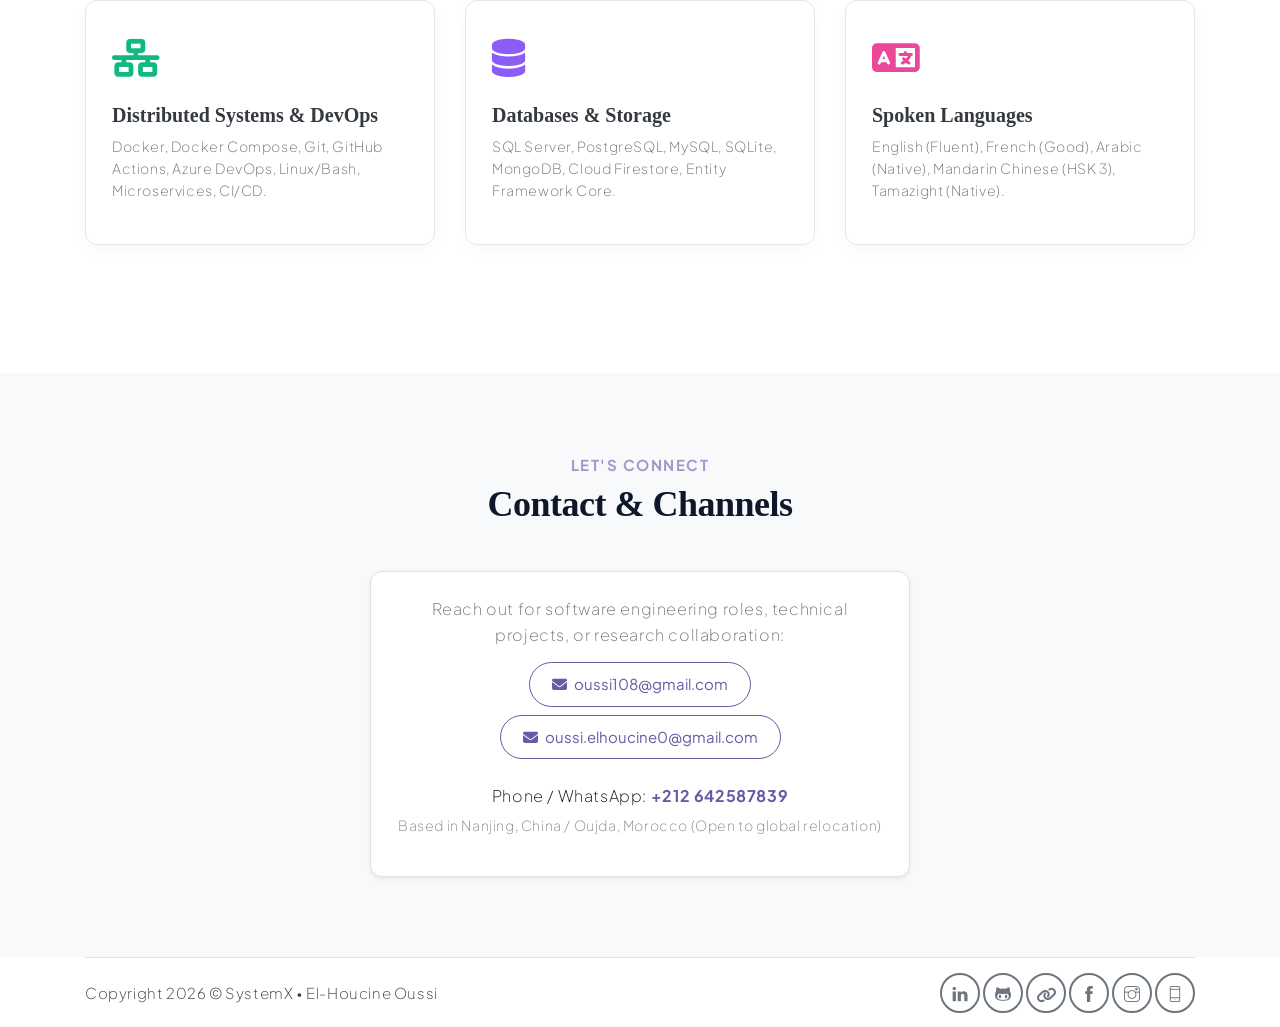
==== commit fa8f3e20: "feat: add BriefCensus project and research benchmark across website and CVs" ====
--- a/public/index.html
+++ b/public/index.html
@@ -856,6 +856,33 @@
                         </div>
                     </div>
 
+                    <!-- Research Study 3: BriefCensus -->
+                    <div class="paper-card">
+                        <div class="d-flex justify-content-between align-items-center mb-2">
+                            <span class="badge-pill-custom badge-solar">Open Science & Code</span>
+                            <span class="badge-pill-custom badge-academic">Zenodo Archive</span>
+                        </div>
+                        <h4 class="paper-title">
+                            BriefCensus: A short metering campaign that chooses permanent monitors for rooftop photovoltaic fleet estimation and forecasting
+                        </h4>
+                        <div class="paper-authors">
+                            <strong>El Houcine Oussi</strong> — <em>Nanjing University of Information Science and Technology (NUIST)</em>
+                        </div>
+                        <p style="font-size: 14px; color: #475569; line-height: 1.6; margin-bottom: 12px;">
+                            Designs and evaluates a short temporary metering campaign coupled with a forward greedy selection algorithm to choose <em>k</em> permanent rooftop monitors, paired with a robust day-rule estimator without fitted weights to reconstruct rooftop fleet output. Validated across UK regional fleets (retaining 79.0%–81.5% of one-year information gain from just 4 weeks) and confirmed on an Australian Ausgrid hold-out fleet (79.6% gain retained). Complete open-science repository with pre-registered protocols and SHA-256 verifiable run logs.
+                        </p>
+                        <div class="paper-meta">
+                            <span><i class="fas fa-network-wired text-primary"></i> Forward Greedy Selection & Day-Rule Estimator</span>
+                            <span><i class="fas fa-database text-warning"></i> UK Fleets (16 & 12 regions) · Ausgrid Hold-Out</span>
+                            <a href="https://github.com/Oussi108/briefcensus" target="_blank" style="color: #695aa6; font-weight: 700; margin-left: auto;">
+                                <i class="fab fa-github"></i> View GitHub Code & Protocol
+                            </a>
+                            <a href="https://doi.org/10.5281/zenodo.23950665" target="_blank" style="color: #0284c7; font-weight: 700;">
+                                <i class="fas fa-link"></i> Zenodo DOI
+                            </a>
+                        </div>
+                    </div>
+
                     <!-- Research Studies Matrix Table -->
                     <div class="feature-card mt-4 mb-4">
                         <h5 style="font-size: 18px; font-weight: 700; color: #343a40; margin-bottom: 15px;">
@@ -872,6 +899,12 @@
                                     </tr>
                                 </thead>
                                 <tbody>
+                                    <tr>
+                                        <td><strong>BriefCensus Fleet Selection:</strong> Short metering campaign & greedy monitor selection</td>
+                                        <td>Campaign: 4 wks</td>
+                                        <td>UK Regional Fleets (16 & 12) · Ausgrid Hold-Out</td>
+                                        <td><span class="badge-pill-custom badge-academic">Zenodo DOI Published</span></td>
+                                    </tr>
                                     <tr>
                                         <td><strong>Sky-Image Nowcasting:</strong> Ground sky camera value over PV history</td>
                                         <td>5–30 min</td>
@@ -1118,6 +1151,44 @@
                     </div>
                 </div>
 
+                <!-- Project: BriefCensus (Custom SVG Preview) -->
+                <div class="col-md-6 col-lg-4 mb-4 project-item" data-category="research systems">
+                    <div class="project-card">
+                        <div class="project-img-frame banner-shot">
+                            <img src="assets/imgs/briefcensus-preview.svg" alt="BriefCensus Project">
+                        </div>
+                        <div class="project-card-body">
+                            <div class="d-flex justify-content-between align-items-center mb-1">
+                                <span class="badge-pill-custom badge-solar">Nov 2026</span>
+                                <span class="badge-pill-custom badge-academic">Zenodo DOI</span>
+                            </div>
+                            <h5 class="card-title" style="font-size: 19px; font-weight: 700;">BriefCensus</h5>
+                            <p class="card-text" style="font-size: 14px; color: #6c757d;">
+                                Rooftop PV fleet estimation and monitor selection using short temporary metering campaigns and forward greedy algorithms.
+                            </p>
+                            <ul style="padding-left: 0; margin-bottom: 15px;">
+                                <li class="project-bullet">Forward greedy sensor selection over UK & Australian fleets</li>
+                                <li class="project-bullet">Retains ~80% of full-year information gain from just 4 weeks</li>
+                                <li class="project-bullet">Pre-registered protocols & SHA-256 verifiable run logs</li>
+                            </ul>
+                            <div class="mb-3">
+                                <span class="project-tag">Python</span>
+                                <span class="project-tag">Greedy Search</span>
+                                <span class="project-tag">Rooftop PV</span>
+                                <span class="project-tag">Open Science</span>
+                            </div>
+                            <div class="mt-auto">
+                                <a href="https://github.com/Oussi108/briefcensus" class="btn btn-outline-primary btn-sm btn-rounded" target="_blank">
+                                    <i class="fab fa-github"></i> GitHub Repo
+                                </a>
+                                <a href="https://doi.org/10.5281/zenodo.23950665" class="btn btn-outline-primary btn-sm btn-rounded" target="_blank">
+                                    <i class="fas fa-certificate"></i> Zenodo
+                                </a>
+                            </div>
+                        </div>
+                    </div>
+                </div>
+
                 <!-- Project 2: Connect Check App (Refined Mobile Frame) -->
                 <div class="col-md-6 col-lg-4 mb-4 project-item" data-category="mobile web">
                     <div class="project-card">
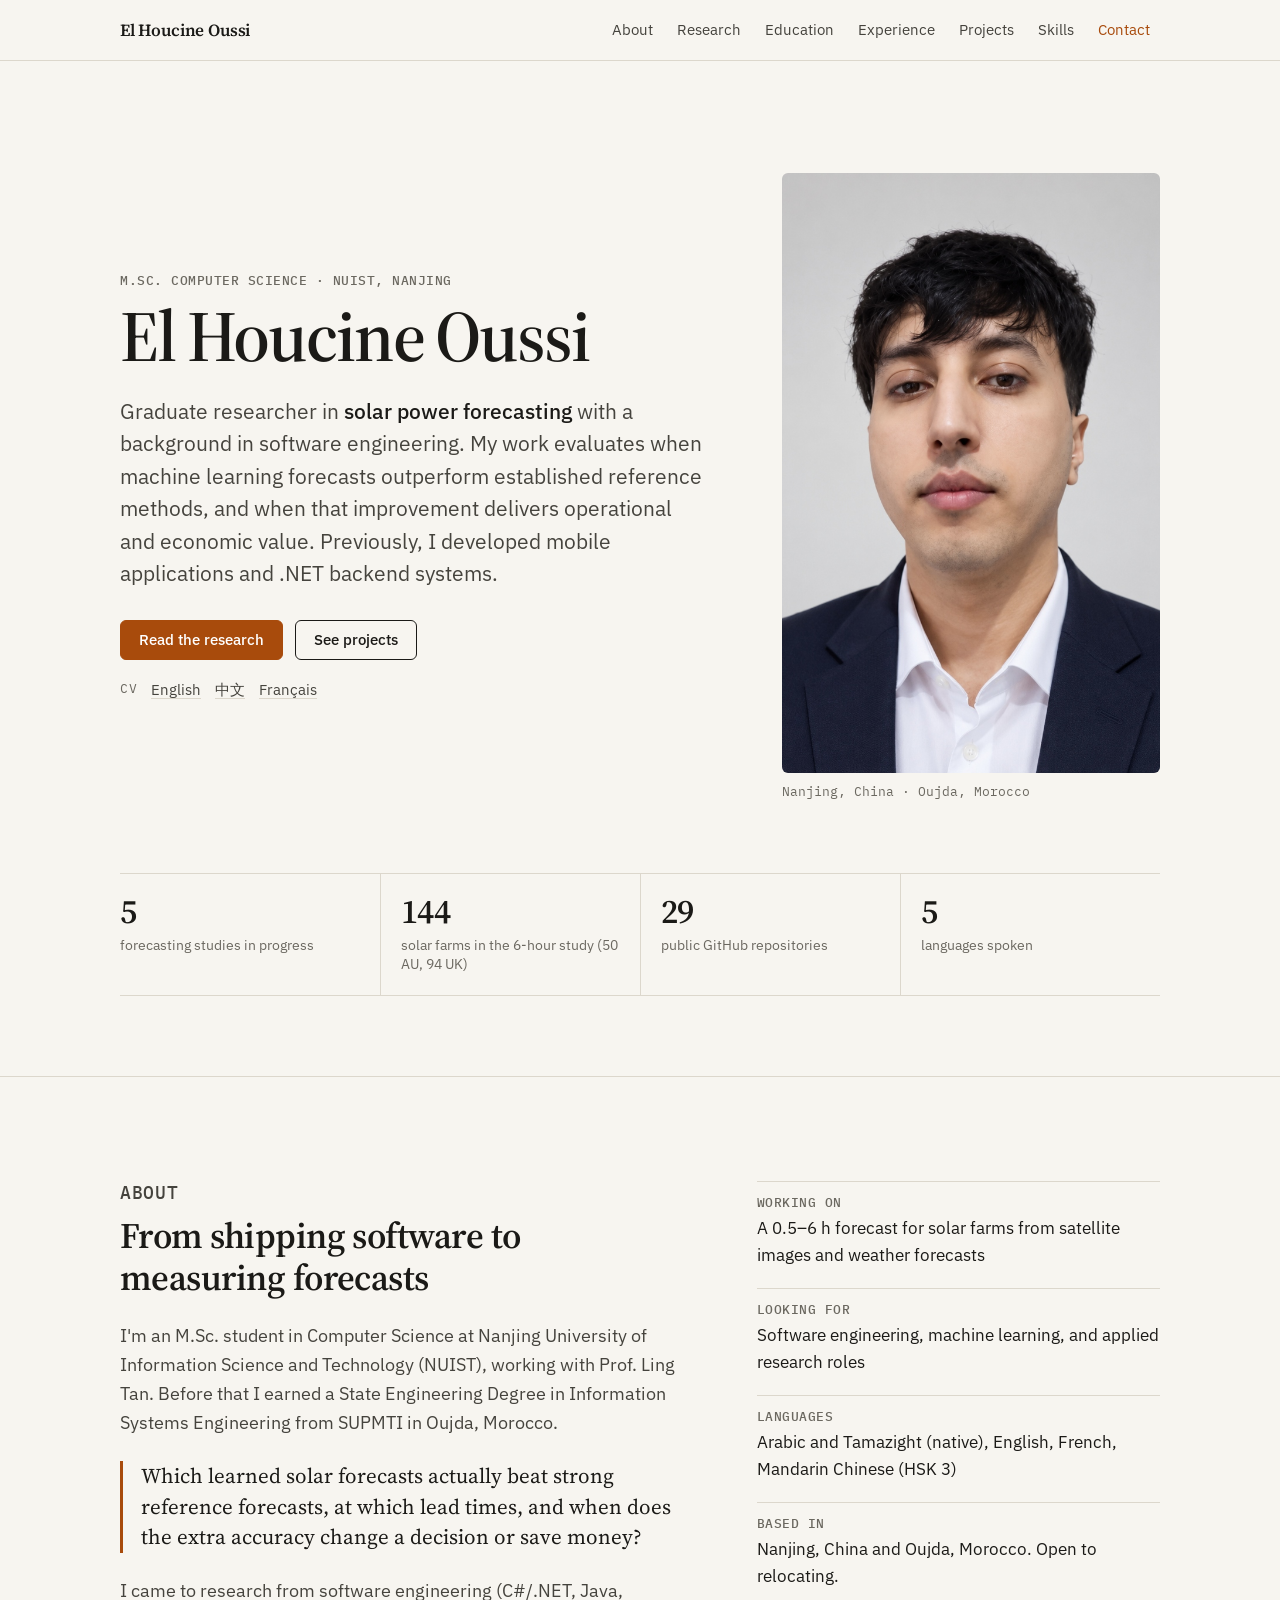
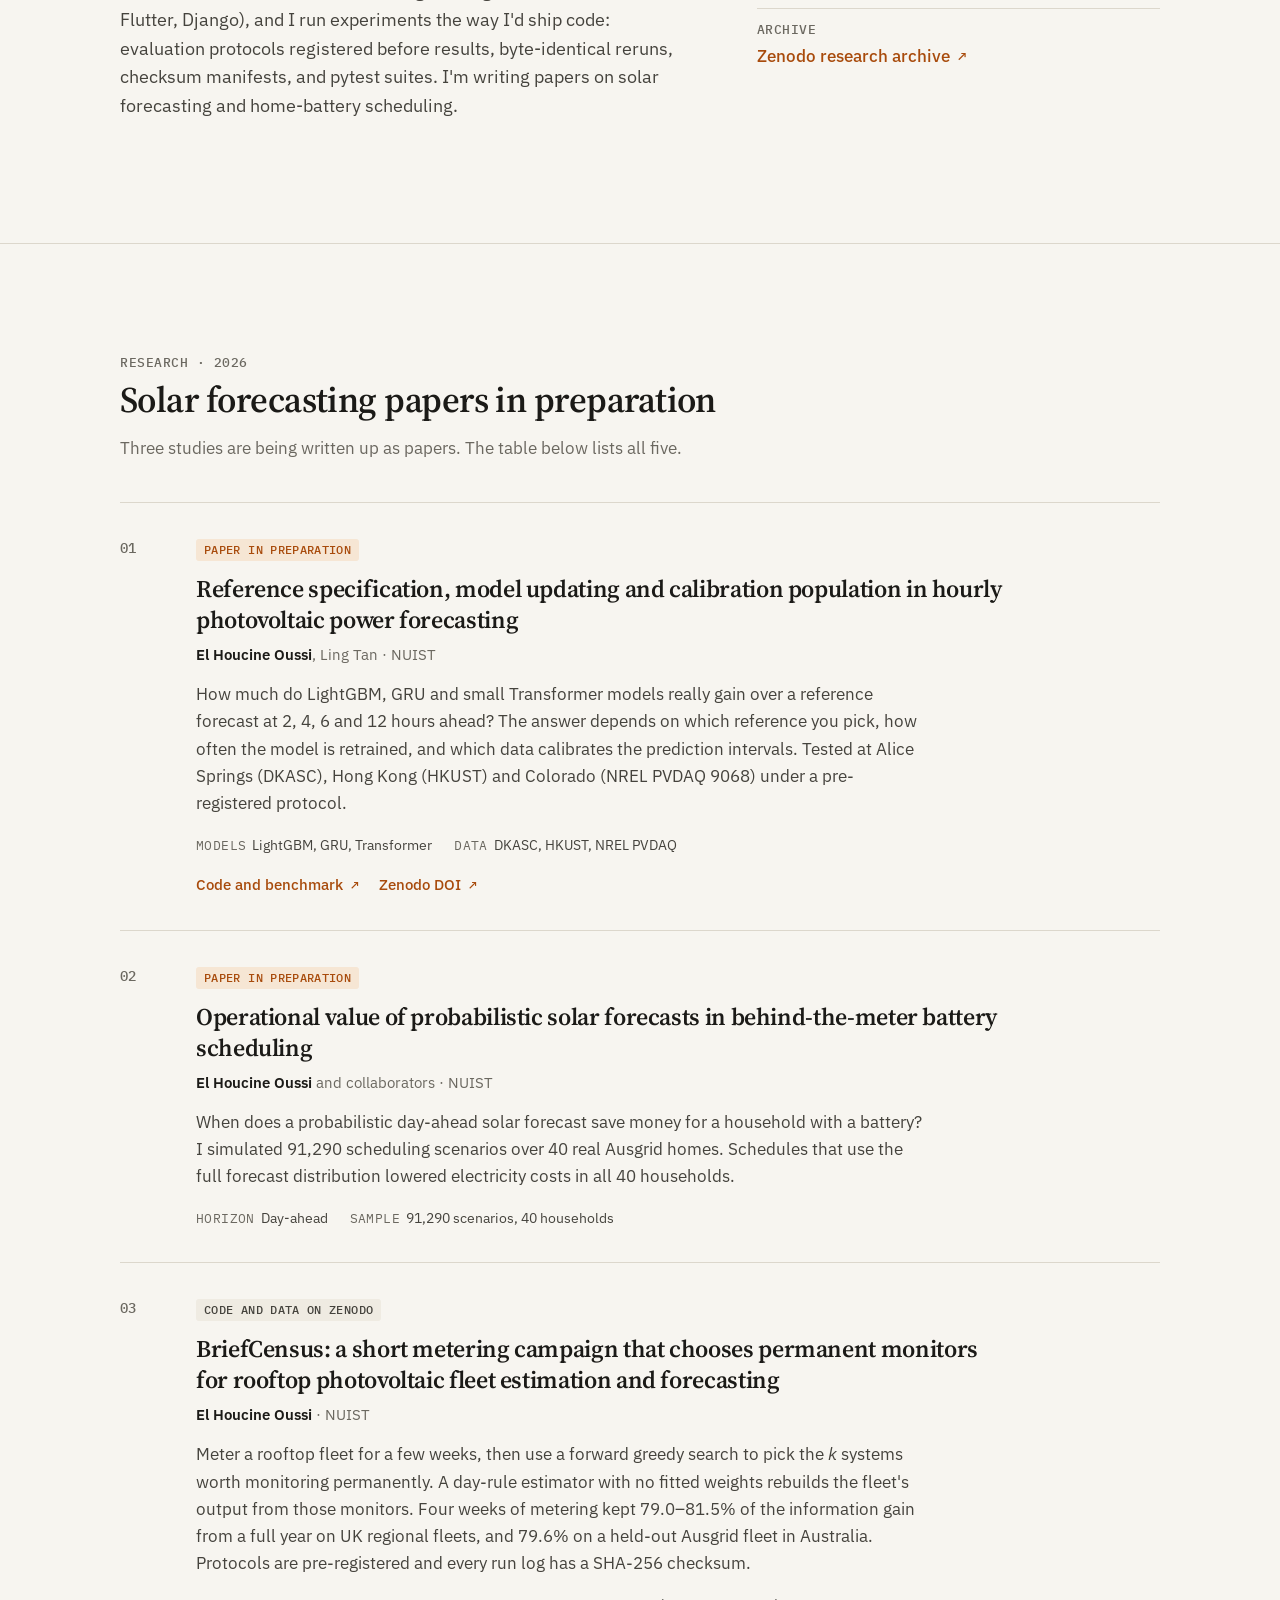
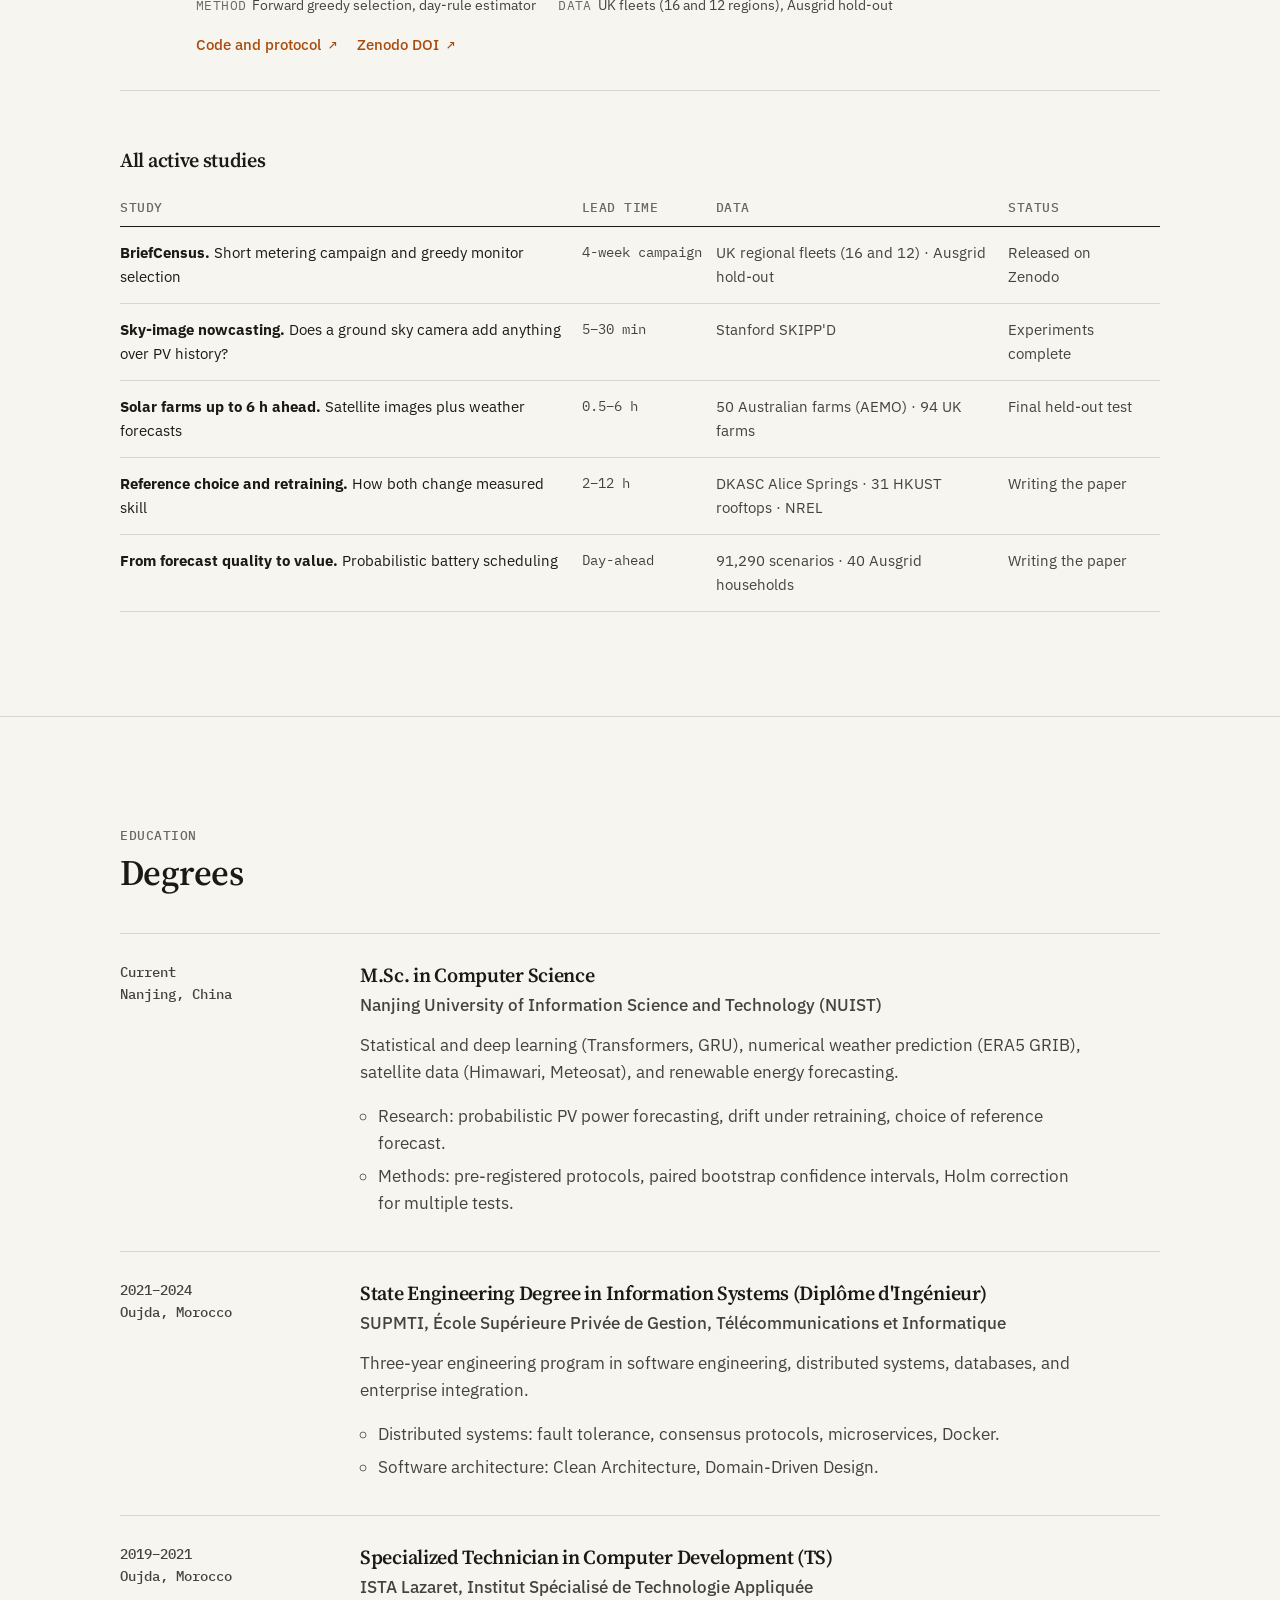
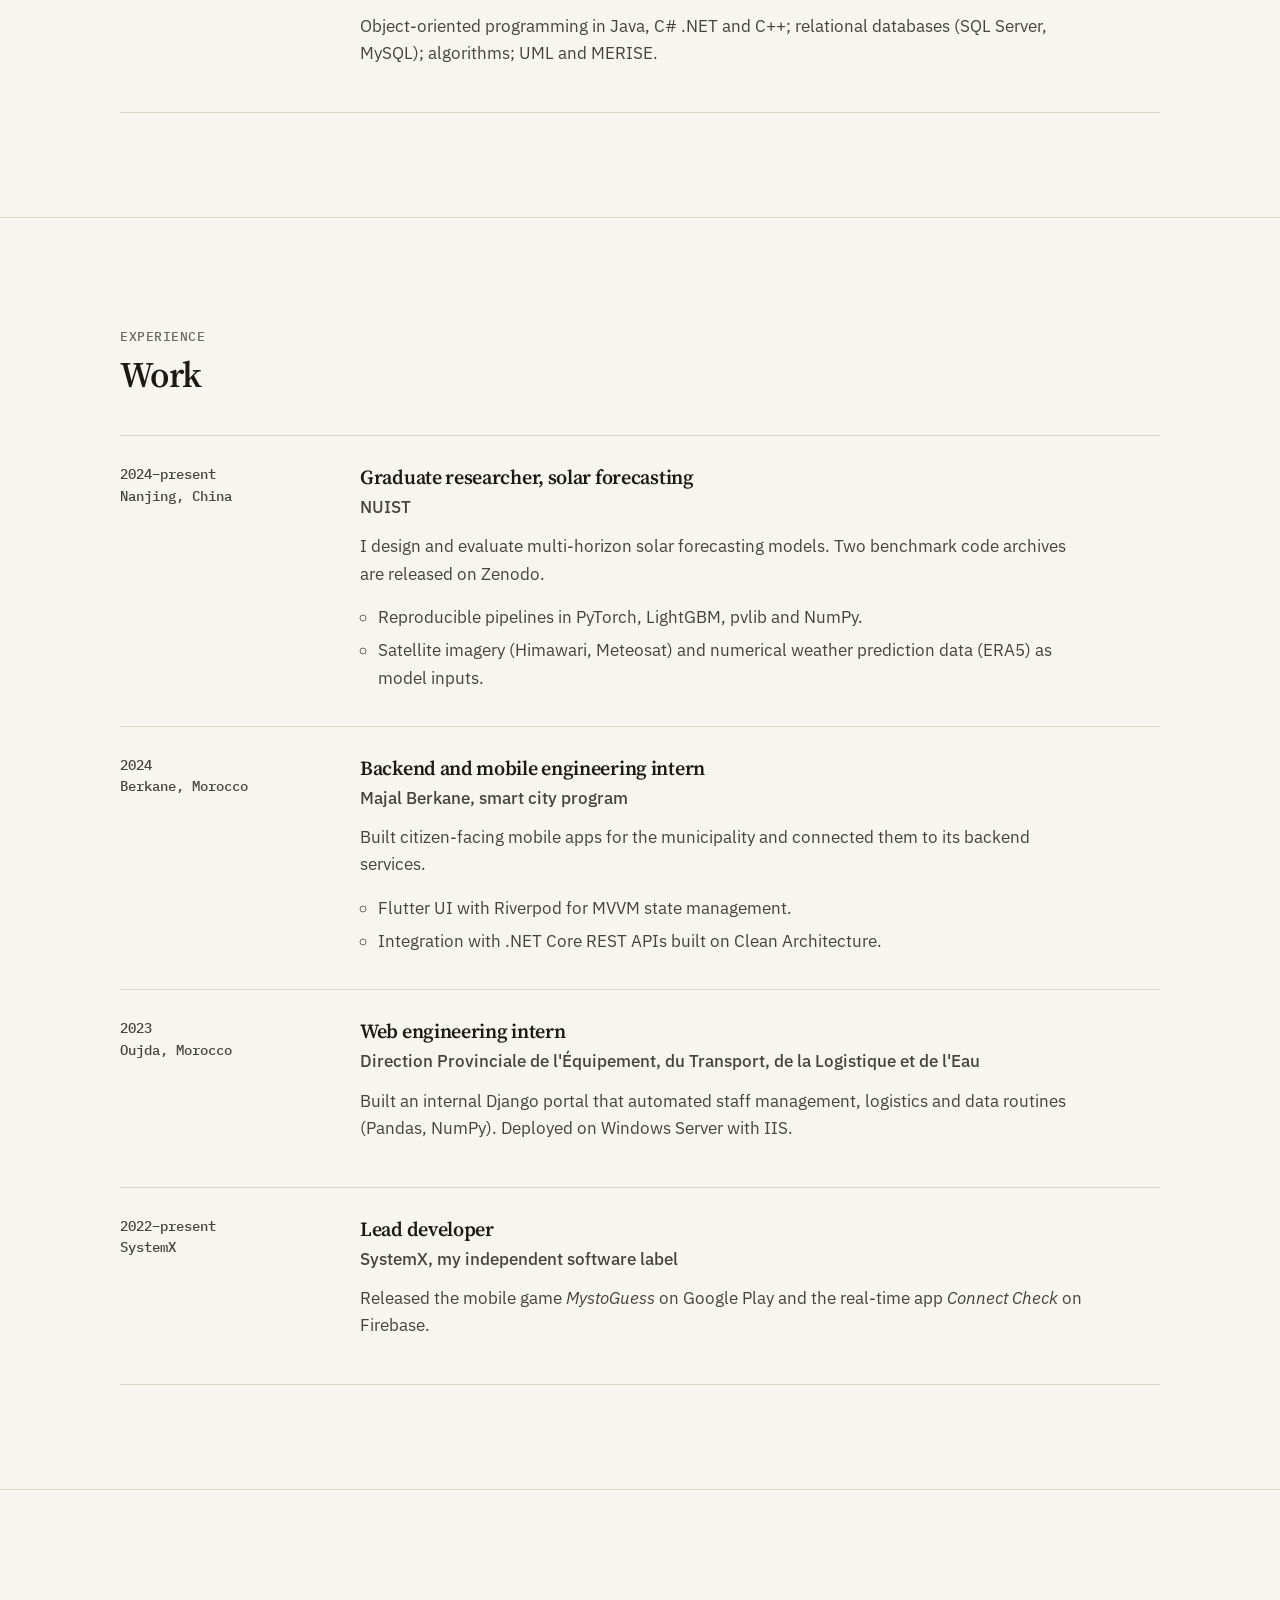
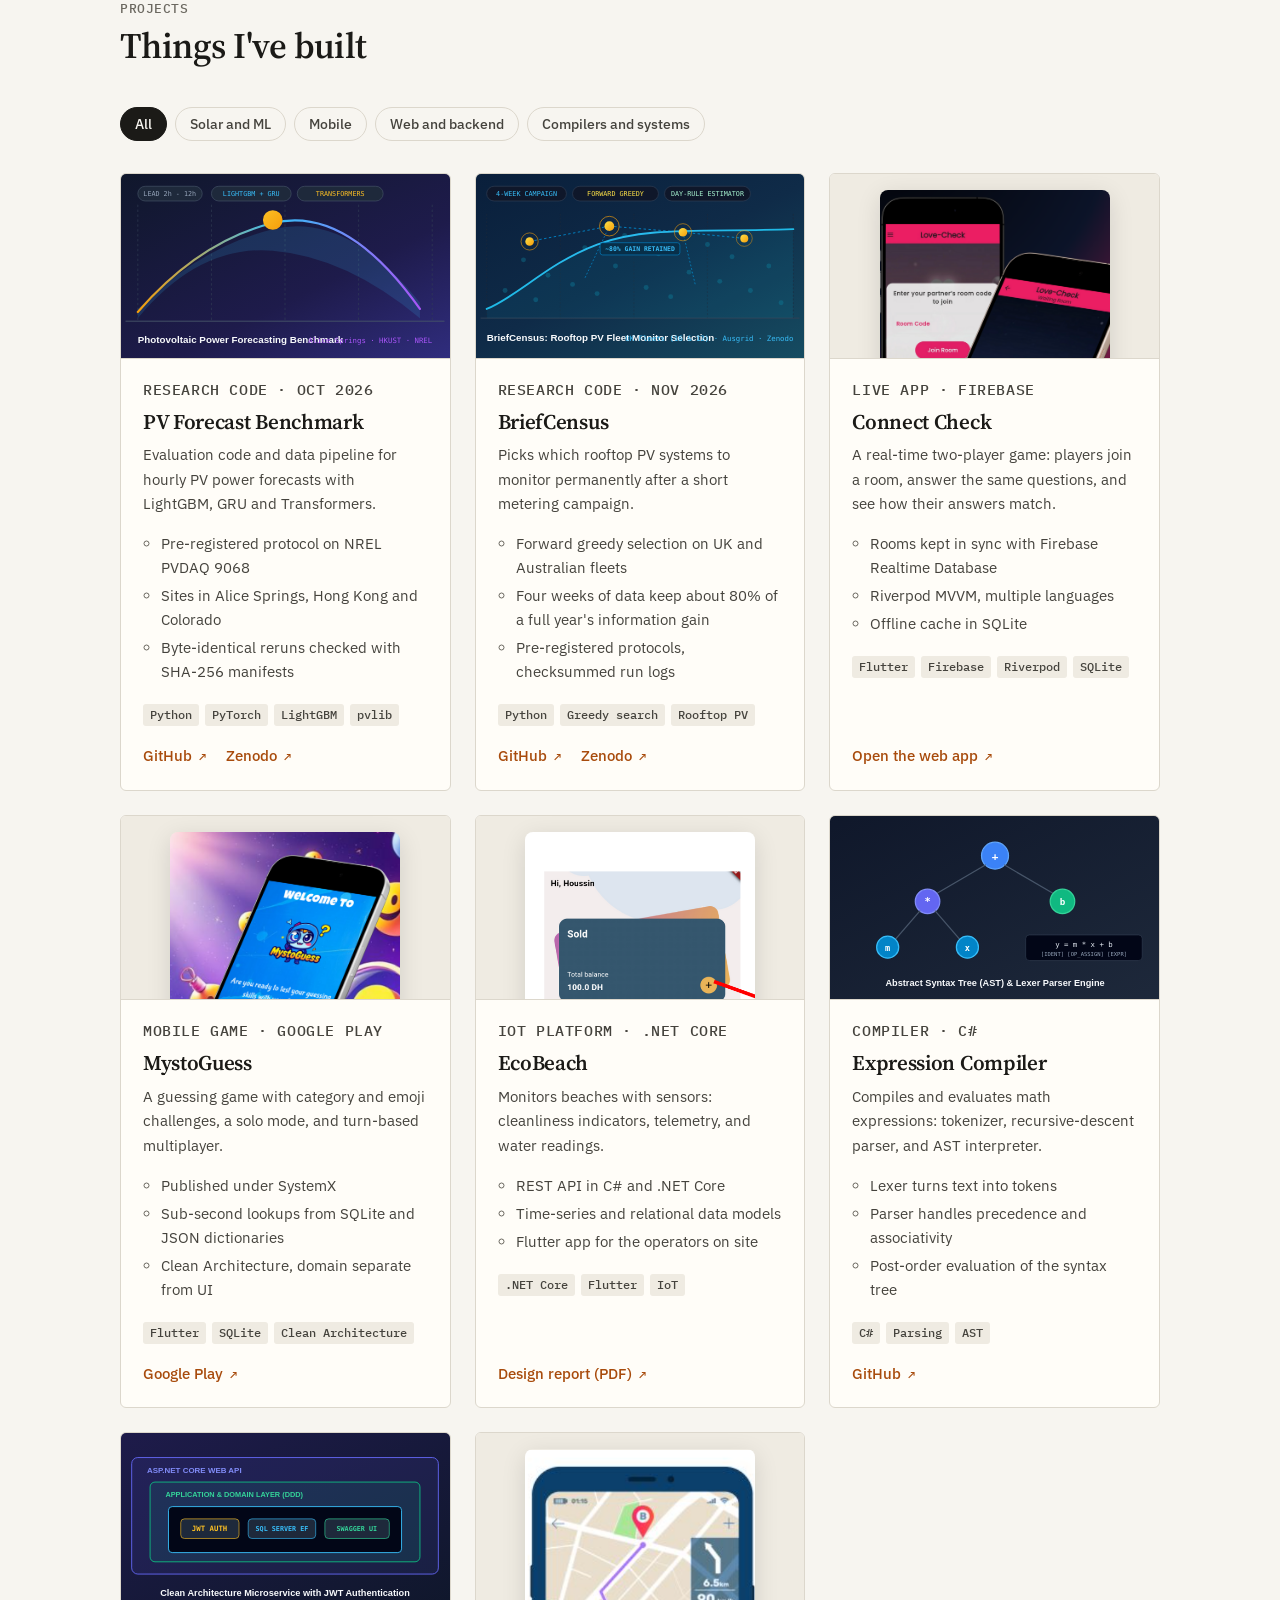
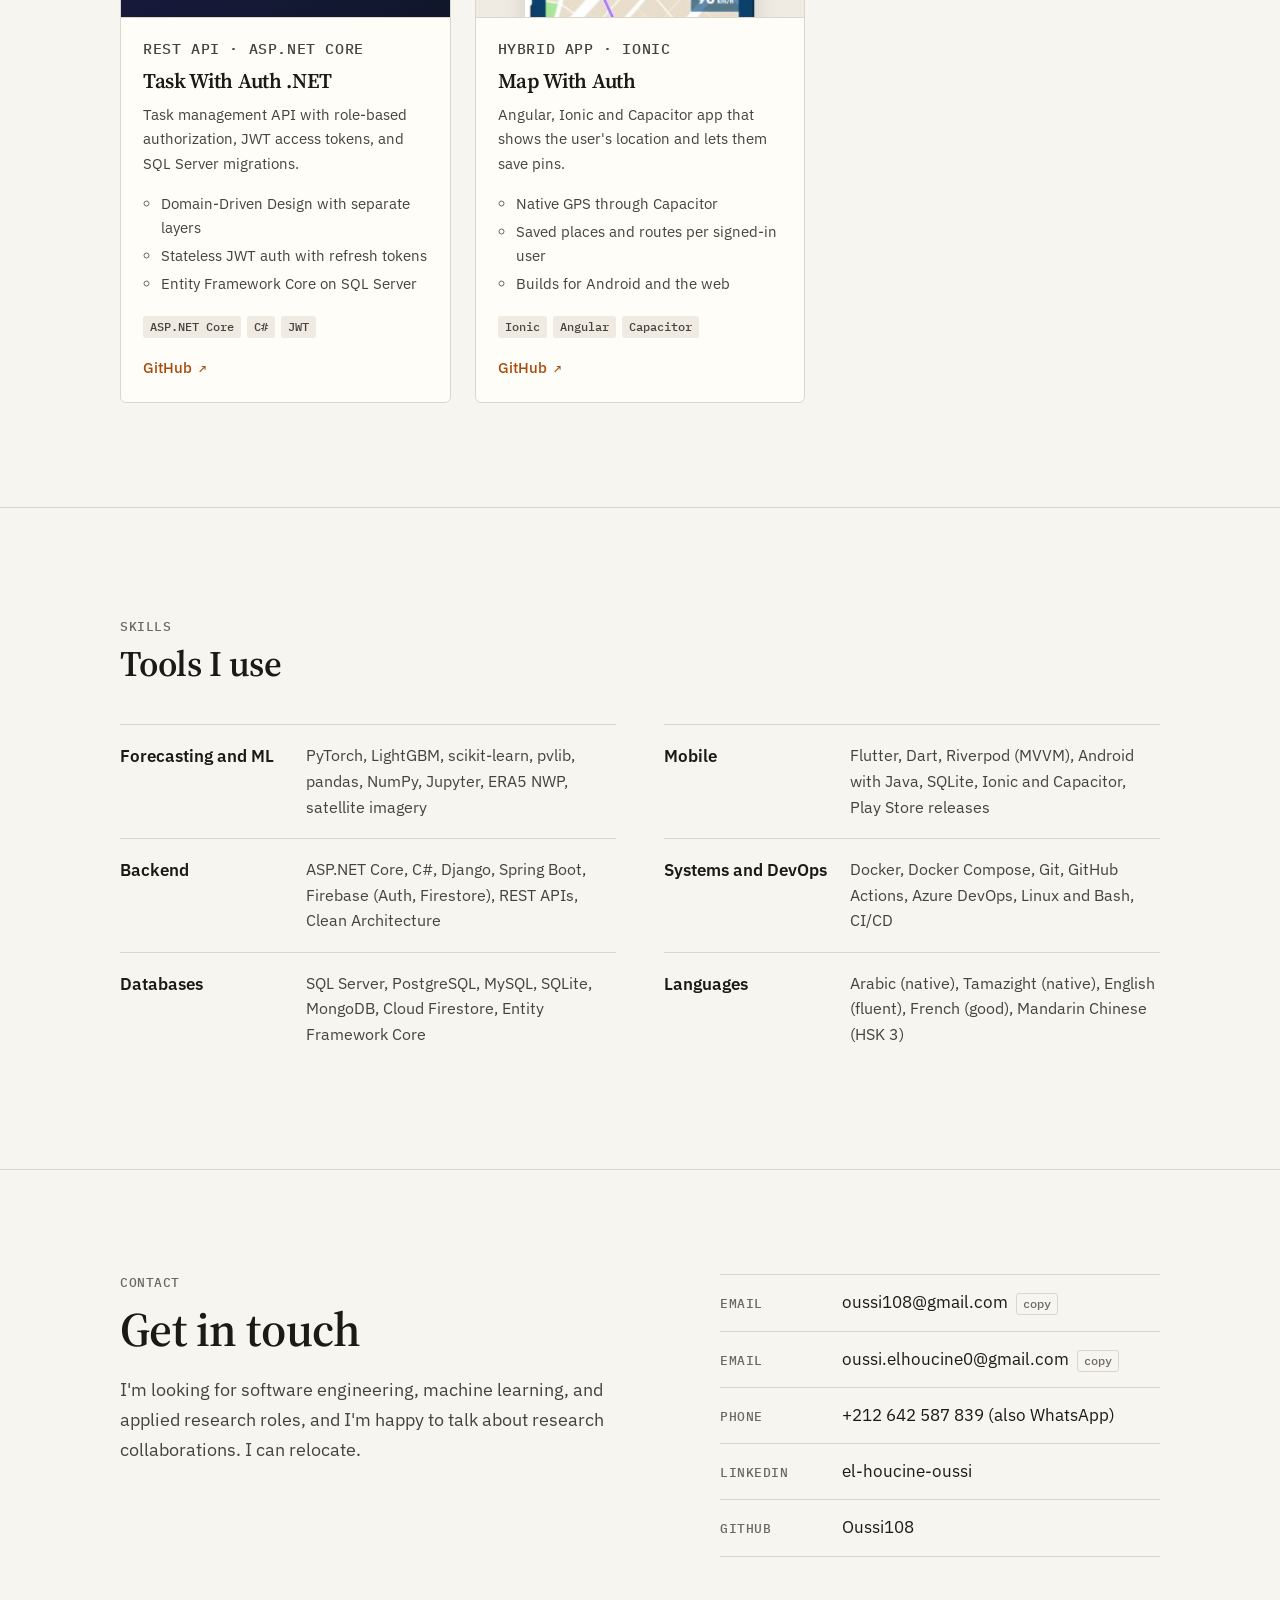
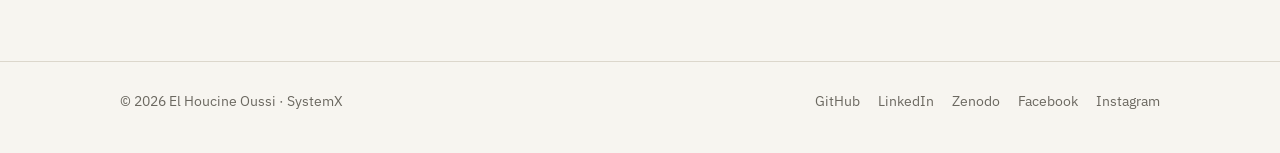
==== commit c2a9e7bd: "feat: personal portfolio static website" ====
--- a/public/index.html
+++ b/public/index.html
@@ -2,1556 +2,563 @@
 <html lang="en">
 <head>
     <meta charset="utf-8">
-    <meta name="viewport" content="width=device-width, initial-scale=1, shrink-to-fit=no">
-    <meta name="description" content="Portfolio of El-Houcine Oussi, M.Sc. in Computer Science at NUIST & Information Systems Engineer from SUPMTI. Specializing in Solar Power & Renewable Energy Forecasting, Distributed Systems, Flutter, and .NET.">
-    <meta name="author" content="El-Houcine Oussi">
-    <title>El-Houcine OUSSI | Solar Forecasting Researcher & Software Engineer</title>
-    
-    <!-- Favicon -->
-    <link rel="icon" href="data:image/svg+xml,<svg xmlns=%22http://www.w3.org/2000/svg%22 viewBox=%220%22 100 100%22><text y=%22.9em%22 font-size=%2290%22>☀️</text></svg>">
-
-    <!-- Fonts & Icons -->
+    <meta name="viewport" content="width=device-width, initial-scale=1">
+    <title>El Houcine Oussi · Solar forecasting research and software engineering</title>
+    <meta name="description" content="El Houcine Oussi is an M.Sc. student in Computer Science at NUIST working on solar power forecasting, and a software engineer with an Information Systems Engineering degree from SUPMTI.">
+    <meta name="author" content="El Houcine Oussi">
+    <meta name="color-scheme" content="light dark">
+    <meta property="og:title" content="El Houcine Oussi">
+    <meta property="og:description" content="Solar power forecasting research at NUIST, and the software around it.">
+    <meta property="og:type" content="website">
+
+    <link rel="icon" href="data:image/svg+xml,<svg xmlns=%22http://www.w3.org/2000/svg%22 viewBox=%220 0 100 100%22><circle cx=%2250%22 cy=%2250%22 r=%2230%22 fill=%22%23a84b0c%22/></svg>">
+
     <link rel="preconnect" href="https://fonts.googleapis.com">
     <link rel="preconnect" href="https://fonts.gstatic.com" crossorigin>
-    <link href="https://fonts.googleapis.com/css2?family=Plus+Jakarta+Sans:wght@300;400;500;600;700;800&family=JetBrains+Mono:wght@400;500;600&display=swap" rel="stylesheet">
-    <link rel="stylesheet" href="https://cdnjs.cloudflare.com/ajax/libs/font-awesome/6.5.1/css/all.min.css">
-    <link rel="stylesheet" href="assets/vendors/themify-icons/css/themify-icons.css">
-
-    <!-- Meyawo Core Styles -->
-    <link rel="stylesheet" href="assets/css/meyawo.css">
-
-    <style>
-        :root {
-            --primary: #695aa6;
-            --primary-dark: #514488;
-            --primary-light: #f3f0fc;
-            --accent-solar: #f59e0b;
-            --text-dark: #1e293b;
-            --text-muted: #64748b;
-            --bg-light: #f8fafc;
-        }
-
-        html {
-            scroll-behavior: smooth;
-        }
-
-        body {
-            font-family: 'Plus Jakarta Sans', sans-serif;
-            color: var(--text-dark);
-            background-color: #ffffff;
-            line-height: 1.6;
-            overflow-x: hidden;
-        }
-
-        /* ----------------------------------------------------
-           1. MODERN FIXED NAVBAR
-        ---------------------------------------------------- */
-        .custom-navbar {
-            position: fixed !important;
-            top: 0 !important;
-            left: 0 !important;
-            width: 100% !important;
-            z-index: 1050 !important;
-            background: rgba(255, 255, 255, 0.98) !important;
-            backdrop-filter: blur(10px) !important;
-            border-bottom: 1px solid rgba(226, 232, 240, 0.8) !important;
-            box-shadow: 0 2px 15px rgba(0, 0, 0, 0.05) !important;
-            padding: 10px 0 !important;
-            min-height: 64px !important;
-            transition: all 0.3s ease !important;
-        }
-
-        .custom-navbar .container {
-            display: flex !important;
-            align-items: center !important;
-            justify-content: space-between !important;
-            min-height: auto !important;
-            padding-top: 0 !important;
-            padding-bottom: 0 !important;
-        }
-
-        .custom-navbar .logo {
-            font-size: 24px !important;
-            font-weight: 800 !important;
-            color: var(--primary) !important;
-            letter-spacing: -0.5px !important;
-            text-decoration: none !important;
-        }
-
-        .custom-navbar .nav {
-            display: flex !important;
-            align-items: center !important;
-            list-style: none !important;
-            margin: 0 !important;
-            padding: 0 !important;
-        }
-
-        .custom-navbar .nav .item {
-            margin: 0 4px !important;
-            opacity: 1 !important;
-            visibility: visible !important;
-            transform: none !important;
-            transition: none !important;
-        }
-
-        .custom-navbar .nav .item .link {
-            color: #475569 !important;
-            font-weight: 600 !important;
-            font-size: 14.5px !important;
-            padding: 8px 14px !important;
-            border-radius: 8px !important;
-            text-decoration: none !important;
-            transition: all 0.2s ease !important;
-        }
-
-        .custom-navbar .nav .item .link:hover,
-        .custom-navbar .nav .item .link.active {
-            color: var(--primary) !important;
-            background-color: var(--primary-light) !important;
-        }
-
-        .custom-navbar .hamburger {
-            display: none !important;
-        }
-
-        @media (max-width: 991.98px) {
-            .custom-navbar .hamburger {
-                display: block !important;
-                margin-left: auto !important;
-                padding: 10px !important;
-            }
-            .custom-navbar .hamburger .hamburger-inner,
-            .custom-navbar .hamburger .hamburger-inner::before,
-            .custom-navbar .hamburger .hamburger-inner::after {
-                background: #334155 !important;
-            }
-            .custom-navbar .nav {
-                position: absolute !important;
-                top: 100% !important;
-                left: 0 !important;
-                width: 100% !important;
-                background: #ffffff !important;
-                flex-direction: column !important;
-                padding: 15px 20px !important;
-                box-shadow: 0 10px 25px rgba(0,0,0,0.1) !important;
-                border-bottom: 1px solid #e2e8f0 !important;
-                display: none !important;
-            }
-            .custom-navbar .nav.show {
-                display: flex !important;
-            }
-            .custom-navbar .nav .item {
-                width: 100% !important;
-                margin: 4px 0 !important;
-            }
-            .custom-navbar .nav .item .link {
-                display: block !important;
-                padding: 10px 14px !important;
-            }
-        }
-
-        /* ----------------------------------------------------
-           2. HERO HEADER
-        ---------------------------------------------------- */
-        .header {
-            position: relative !important;
-            height: auto !important;
-            min-height: 85vh !important;
-            display: flex !important;
-            align-items: center !important;
-            justify-content: center !important;
-            padding: 130px 0 70px 0 !important;
-            background: linear-gradient(135deg, #f8fafc 0%, #ede9fe 50%, #fef3c7 100%) !important;
-            border-bottom: 1px solid #e2e8f0 !important;
-        }
-
-        .header .overlay {
-            display: none !important;
-        }
-
-        .header-content {
-            position: relative !important;
-            z-index: 2 !important;
-            max-width: 900px !important;
-            margin: 0 auto !important;
-            padding-left: 15px !important;
-            padding-right: 15px !important;
-        }
-
-        .header-title {
-            margin-bottom: 12px !important;
-        }
-
-        .header-title .up {
-            display: block !important;
-            font-size: 22px !important;
-            font-weight: 700 !important;
-            color: var(--primary) !important;
-            text-transform: uppercase !important;
-            letter-spacing: 2px !important;
-        }
-
-        .header-title .down {
-            display: block !important;
-            font-size: clamp(32px, 5vw, 56px) !important;
-            font-weight: 800 !important;
-            color: #0f172a !important;
-            letter-spacing: -1px !important;
-            line-height: 1.15 !important;
-        }
-
-        .header-subtitle {
-            font-size: clamp(16px, 2.5vw, 22px) !important;
-            font-weight: 600 !important;
-            color: #475569 !important;
-            margin-top: 10px !important;
-            margin-bottom: 20px !important;
-        }
-
-        .status-pill {
-            display: inline-flex !important;
-            align-items: center !important;
-            gap: 10px !important;
-            background: #eff6ff !important;
-            border: 1px solid #bfdbfe !important;
-            color: #1d4ed8 !important;
-            padding: 10px 22px !important;
-            border-radius: 50px !important;
-            font-size: 14.5px !important;
-            font-weight: 700 !important;
-            box-shadow: 0 4px 12px rgba(37, 99, 235, 0.1) !important;
-            margin-bottom: 25px !important;
-            line-height: 1.4 !important;
-            text-align: left !important;
-        }
-
-        .hero-btn-group {
-            display: flex !important;
-            flex-wrap: wrap !important;
-            justify-content: center !important;
-            gap: 12px !important;
-        }
-
-        .hero-btn-group .btn {
-            padding: 12px 26px !important;
-            font-size: 15px !important;
-            font-weight: 700 !important;
-            border-radius: 50px !important;
-            display: inline-flex !important;
-            align-items: center !important;
-            gap: 8px !important;
-            transition: all 0.25s ease !important;
-        }
-
-        .btn-primary {
-            background-color: var(--primary) !important;
-            border-color: var(--primary) !important;
-            color: #ffffff !important;
-            box-shadow: 0 4px 14px rgba(105, 90, 166, 0.35) !important;
-        }
-
-        .btn-primary:hover {
-            background-color: var(--primary-dark) !important;
-            border-color: var(--primary-dark) !important;
-            transform: translateY(-2px) !important;
-            box-shadow: 0 6px 20px rgba(105, 90, 166, 0.45) !important;
-        }
-
-        .btn-outline-primary {
-            color: var(--primary) !important;
-            border-color: var(--primary) !important;
-            background: #ffffff !important;
-        }
-
-        .btn-outline-primary:hover {
-            background-color: var(--primary) !important;
-            color: #ffffff !important;
-            transform: translateY(-2px) !important;
-        }
-
-        /* ----------------------------------------------------
-           3. INTRO METRICS & BANNER SECTION
-        ---------------------------------------------------- */
-        .intro-strip-section {
-            padding: 40px 0 20px 0 !important;
-            background: #ffffff !important;
-        }
-
-        .research-banner-box {
-            background: linear-gradient(135deg, rgba(105, 90, 166, 0.05) 0%, rgba(245, 158, 11, 0.05) 100%) !important;
-            border: 1px solid rgba(105, 90, 166, 0.18) !important;
-            border-radius: 14px !important;
-            padding: 14px !important;
-            margin-bottom: 30px !important;
-            box-shadow: 0 4px 18px rgba(105, 90, 166, 0.05) !important;
-        }
-
-        .research-banner-box img {
-            width: 100% !important;
-            height: auto !important;
-            border-radius: 8px !important;
-            display: block !important;
-        }
-
-        .stat-box {
-            background: #ffffff !important;
-            border: 1px solid #e2e8f0 !important;
-            border-radius: 12px !important;
-            padding: 22px 15px !important;
-            text-align: center !important;
-            box-shadow: 0 4px 12px rgba(0, 0, 0, 0.03) !important;
-            transition: transform 0.2s ease, border-color 0.2s ease !important;
-            height: 100% !important;
-        }
-
-        .stat-box:hover {
-            transform: translateY(-3px) !important;
-            border-color: var(--primary) !important;
-        }
-
-        .stat-num {
-            font-size: 34px !important;
-            font-weight: 800 !important;
-            color: var(--primary) !important;
-            line-height: 1 !important;
-            margin-bottom: 6px !important;
-        }
-
-        .stat-lbl {
-            font-size: 13px !important;
-            color: var(--text-muted) !important;
-            font-weight: 700 !important;
-            text-transform: uppercase !important;
-            letter-spacing: 0.5px !important;
-        }
-
-        /* ----------------------------------------------------
-           4. ABOUT ME SECTION
-        ---------------------------------------------------- */
-        #about {
-            padding: 70px 0 !important;
-            background: #ffffff !important;
-        }
-
-        .about-grid {
-            display: flex !important;
-            flex-wrap: wrap !important;
-            align-items: center !important;
-            justify-content: center !important;
-            gap: 40px !important;
-            text-align: left !important;
-        }
-
-        .about-img-col {
-            flex: 0 0 300px !important;
-            max-width: 320px !important;
-            text-align: center !important;
-        }
-
-        .about-img-col img {
-            width: 100% !important;
-            max-width: 280px !important;
-            height: auto !important;
-            border-radius: 20px !important;
-            box-shadow: 0 12px 35px rgba(105, 90, 166, 0.18) !important;
-            border: 4px solid #ffffff !important;
-        }
-
-        .about-text-col {
-            flex: 1 1 500px !important;
-            min-width: 300px !important;
-        }
-
-        .about-text-col p {
-            color: #475569 !important;
-            font-size: 15.5px !important;
-            line-height: 1.7 !important;
-        }
-
-        /* ----------------------------------------------------
-           5. SHARED SECTION STYLING
-        ---------------------------------------------------- */
-        .section {
-            padding: 80px 0 !important;
-            position: relative !important;
-            clear: both !important;
-        }
-
-        .section-subtitle {
-            font-size: 15px !important;
-            font-weight: 700 !important;
-            color: var(--primary) !important;
-            text-transform: uppercase !important;
-            letter-spacing: 1.5px !important;
-            margin-bottom: 6px !important;
-        }
-
-        .section-title {
-            font-size: clamp(26px, 3.5vw, 36px) !important;
-            font-weight: 800 !important;
-            color: #0f172a !important;
-            letter-spacing: -0.5px !important;
-            margin-bottom: 45px !important;
-        }
-
-        /* ----------------------------------------------------
-           6. RESEARCH PAPER CARDS
-        ---------------------------------------------------- */
-        .paper-card {
-            background: #ffffff !important;
-            border: 1px solid #e2e8f0 !important;
-            border-left: 5px solid var(--primary) !important;
-            border-radius: 12px !important;
-            padding: 26px !important;
-            margin-bottom: 24px !important;
-            text-align: left !important;
-            box-shadow: 0 4px 16px rgba(0, 0, 0, 0.03) !important;
-            transition: all 0.25s ease !important;
-        }
-
-        .paper-card:hover {
-            border-color: var(--primary) !important;
-            box-shadow: 0 10px 28px rgba(105, 90, 166, 0.12) !important;
-            transform: translateY(-2px) !important;
-        }
-
-        .paper-title {
-            font-size: 19px !important;
-            font-weight: 700 !important;
-            color: #0f172a !important;
-            margin-bottom: 8px !important;
-            line-height: 1.4 !important;
-        }
-
-        .paper-authors {
-            font-size: 14px !important;
-            color: #64748b !important;
-            margin-bottom: 12px !important;
-        }
-
-        .paper-meta {
-            font-size: 13.5px !important;
-            color: #475569 !important;
-            background: #f8fafc !important;
-            padding: 12px 16px !important;
-            border-radius: 8px !important;
-            border: 1px solid #e2e8f0 !important;
-            display: flex !important;
-            flex-wrap: wrap !important;
-            gap: 16px !important;
-            align-items: center !important;
-        }
-
-        /* ----------------------------------------------------
-           7. FEATURE CARDS (Education & Experience Timeline)
-        ---------------------------------------------------- */
-        .feature-card {
-            background: #ffffff !important;
-            border: 1px solid #e2e8f0 !important;
-            border-radius: 12px !important;
-            padding: 26px !important;
-            margin-bottom: 24px !important;
-            box-shadow: 0 4px 16px rgba(0, 0, 0, 0.03) !important;
-            text-align: left !important;
-            transition: all 0.25s ease !important;
-            height: auto !important;
-        }
-
-        .feature-card:hover {
-            border-color: var(--primary) !important;
-            box-shadow: 0 10px 25px rgba(105, 90, 166, 0.1) !important;
-            transform: translateY(-2px) !important;
-        }
-
-        /* ----------------------------------------------------
-           8. PROJECT CARDS (Clean Grid)
-        ---------------------------------------------------- */
-        #portfolio {
-            background-color: #f8fafc !important;
-            position: relative !important;
-            z-index: 5 !important;
-        }
-
-        .filter-btn-group {
-            display: flex !important;
-            flex-wrap: wrap !important;
-            justify-content: center !important;
-            gap: 10px !important;
-            margin-bottom: 40px !important;
-        }
-
-        .filter-btn-group .btn {
-            border-radius: 50px !important;
-            padding: 9px 22px !important;
-            font-size: 14.5px !important;
-            font-weight: 600 !important;
-            border: 1px solid #cbd5e1 !important;
-            color: #475569 !important;
-            background: #ffffff !important;
-            transition: all 0.2s ease !important;
-        }
-
-        .filter-btn-group .btn.active,
-        .filter-btn-group .btn:hover {
-            background: var(--primary) !important;
-            color: #ffffff !important;
-            border-color: var(--primary) !important;
-            box-shadow: 0 4px 14px rgba(105, 90, 166, 0.3) !important;
-        }
-
-        .project-item {
-            margin-bottom: 30px !important;
-            display: flex !important;
-        }
-
-        .project-card {
-            background: #ffffff !important;
-            border: 1px solid #e2e8f0 !important;
-            border-radius: 14px !important;
-            overflow: hidden !important;
-            height: 100% !important;
-            width: 100% !important;
-            display: flex !important;
-            flex-direction: column !important;
-            box-shadow: 0 4px 18px rgba(0, 0, 0, 0.04) !important;
-            transition: transform 0.25s ease, box-shadow 0.25s ease, border-color 0.25s ease !important;
-        }
-
-        .project-card:hover {
-            transform: translateY(-5px) !important;
-            box-shadow: 0 14px 30px rgba(105, 90, 166, 0.15) !important;
-            border-color: var(--primary) !important;
-        }
-
-        .project-img-frame {
-            height: 210px !important;
-            background: linear-gradient(135deg, #f8fafc 0%, #ede9fe 100%) !important;
-            display: flex !important;
-            align-items: center !important;
-            justify-content: center !important;
-            border-radius: 14px 14px 0 0 !important;
-            overflow: hidden !important;
-            position: relative !important;
-            padding: 14px !important;
-            border-bottom: 1px solid #eaedf1 !important;
-        }
-
-        .project-img-frame img.mobile-shot {
-            max-height: 180px !important;
-            width: auto !important;
-            max-width: 85% !important;
-            object-fit: contain !important;
-            border-radius: 8px !important;
-            box-shadow: 0 8px 22px rgba(0, 0, 0, 0.14) !important;
-            transition: transform 0.3s ease !important;
-        }
-
-        .project-card:hover .project-img-frame img.mobile-shot {
-            transform: scale(1.05) !important;
-        }
-
-        .project-img-frame.banner-shot {
-            padding: 0 !important;
-            background: #0f172a !important;
-        }
-
-        .project-img-frame.banner-shot img {
-            width: 100% !important;
-            height: 100% !important;
-            object-fit: cover !important;
-            border-radius: 14px 14px 0 0 !important;
-            box-shadow: none !important;
-            transition: transform 0.3s ease !important;
-        }
-
-        .project-card:hover .project-img-frame.banner-shot img {
-            transform: scale(1.03) !important;
-        }
-
-        .project-card-body {
-            padding: 24px !important;
-            display: flex !important;
-            flex-direction: column !important;
-            flex-grow: 1 !important;
-            text-align: left !important;
-            background: #ffffff !important;
-        }
-
-        .badge-pill-custom {
-            font-size: 12px !important;
-            font-weight: 700 !important;
-            padding: 5px 12px !important;
-            border-radius: 50px !important;
-            display: inline-block !important;
-            margin: 2px !important;
-        }
-
-        .badge-academic {
-            background-color: #f3e8ff !important;
-            color: #695aa6 !important;
-            border: 1px solid #d8b4fe !important;
-        }
-
-        .badge-solar {
-            background-color: #fffbeb !important;
-            color: #b45309 !important;
-            border: 1px solid #fde68a !important;
-        }
-
-        .badge-industry {
-            background-color: #ecfdf5 !important;
-            color: #047857 !important;
-            border: 1px solid #a7f3d0 !important;
-        }
-
-        .project-tag {
-            font-size: 11.5px !important;
-            padding: 4px 9px !important;
-            background-color: #f1f5f9 !important;
-            color: #334155 !important;
-            border-radius: 6px !important;
-            margin: 2px !important;
-            display: inline-block !important;
-            font-weight: 600 !important;
-            font-family: 'JetBrains Mono', monospace !important;
-        }
-
-        .project-bullet {
-            font-size: 14px !important;
-            color: #475569 !important;
-            margin-bottom: 6px !important;
-            position: relative !important;
-            padding-left: 20px !important;
-            list-style: none !important;
-            line-height: 1.5 !important;
-        }
-
-        .project-bullet::before {
-            content: "▹" !important;
-            position: absolute !important;
-            left: 0 !important;
-            color: var(--primary) !important;
-            font-weight: bold !important;
-        }
-    </style>
+    <link href="https://fonts.googleapis.com/css2?family=IBM+Plex+Mono:wght@400;500&family=IBM+Plex+Sans:wght@400;500;600&family=Source+Serif+4:opsz,wght@8..60,500;8..60,600&display=swap" rel="stylesheet">
+    <link rel="stylesheet" href="assets/css/site.css">
 </head>
-<body data-spy="scroll" data-target=".navbar" data-offset="70">
-
-    <!-- Page Navbar -->
-    <nav class="custom-navbar" data-spy="affix" data-offset-top="20">
-        <div class="container">
-            <a class="logo" href="#">SystemX</a>         
-            <ul class="nav">
-                <li class="item"><a class="link" href="#home">Home</a></li>
-                <li class="item"><a class="link" href="#about">About</a></li>
-                <li class="item"><a class="link" href="#research">Research</a></li>
-                <li class="item"><a class="link" href="#education">Education</a></li>
-                <li class="item"><a class="link" href="#experience">Experience</a></li>
-                <li class="item"><a class="link" href="#portfolio">Projects</a></li>
-                <li class="item"><a class="link" href="#skills">Skills</a></li>
-                <li class="item"><a class="link" href="#contact">Contact</a></li>
+<body>
+    <a class="skip" href="#main">Skip to content</a>
+
+    <header class="topbar">
+        <div class="wrap">
+            <a class="wordmark" href="#top">El Houcine Oussi</a>
+            <button class="nav-toggle" type="button" aria-expanded="false" aria-controls="site-nav">Menu</button>
+            <ul class="nav" id="site-nav">
+                <li><a href="#about">About</a></li>
+                <li><a href="#research">Research</a></li>
+                <li><a href="#education">Education</a></li>
+                <li><a href="#experience">Experience</a></li>
+                <li><a href="#projects">Projects</a></li>
+                <li><a href="#skills">Skills</a></li>
+                <li><a href="#contact">Contact</a></li>
             </ul>
-            <a href="javascript:void(0)" id="nav-toggle" class="hamburger hamburger--elastic">
-                <div class="hamburger-box">
-                  <div class="hamburger-inner"></div>
-                </div>
-            </a>
-        </div>          
-    </nav><!-- End of Page Navbar -->
-
-    <!-- Page Header (Classic Meyawo Hero) -->
-    <header id="home" class="header">
-        <div class="overlay"></div>
-        <div class="header-content container text-center">
-            
-            <h1 class="header-title">
-                <span class="up">HI!</span>
-                <span class="down">I am OUSSI El-Houcine</span>
-            </h1>
-            <p class="header-subtitle">Solar Power Forecasting Researcher • Software Engineer</p>            
-            
-            <div>
-                <span class="status-pill">
-                    <i class="fas fa-briefcase"></i> Open to Software Engineering, Machine Learning & Applied Research Roles
-                </span>
-            </div>
-
-            <div class="hero-btn-group mt-4">
-                <a href="#research" class="btn btn-primary btn-rounded me-2" style="padding: 10px 24px; font-size: 15px;">
-                    <i class="fas fa-sun mr-1"></i> View Research
-                </a>
-                <a href="#portfolio" class="btn btn-outline-primary btn-rounded me-2" style="padding: 10px 24px; font-size: 15px;">
-                    <i class="fas fa-code mr-1"></i> Software Projects
-                </a>
-                <div class="dropdown d-inline-block">
-                    <button class="btn btn-outline-primary btn-rounded dropdown-toggle" type="button" id="cvDropdown" data-toggle="dropdown" aria-haspopup="true" aria-expanded="false" style="padding: 10px 24px; font-size: 15px;">
-                        <i class="fas fa-file-pdf mr-1"></i> Download CV / 简历
-                    </button>
-                    <div class="dropdown-menu dropdown-menu-right" aria-labelledby="cvDropdown" style="border-radius: 12px; box-shadow: 0 10px 25px rgba(0,0,0,0.12); border: 1px solid #e2e8f0; min-width: 210px; padding: 6px 0;">
-                        <a class="dropdown-item py-2" href="assets/docs/CV_English.pdf" download style="font-size: 14px; font-weight: 500;">
-                            <i class="fas fa-file-pdf text-primary mr-2"></i> English CV (PDF)
-                        </a>
-                        <a class="dropdown-item py-2" href="assets/docs/CV_Chinese.pdf" download style="font-size: 14px; font-weight: 500;">
-                            <i class="fas fa-file-pdf text-danger mr-2"></i> 中文个人简历 (PDF)
-                        </a>
-                        <a class="dropdown-item py-2" href="assets/docs/CV_French.pdf" download style="font-size: 14px; font-weight: 500;">
-                            <i class="fas fa-file-pdf text-info mr-2"></i> CV en Français (PDF)
-                        </a>
+        </div>
+    </header>
+
+    <main id="main">
+
+        <!-- Hero -->
+        <section class="hero" id="top">
+            <div class="wrap">
+                <div class="hero-grid">
+                    <div>
+                        <p class="kicker">M.Sc. Computer Science · NUIST, Nanjing</p>
+                        <h1>El Houcine Oussi</h1>
+                        <p class="lead">
+                            Graduate researcher in <strong>solar power forecasting</strong> with a background in software engineering.
+                            My work evaluates when machine learning forecasts outperform established reference methods,
+                            and when that improvement delivers operational and economic value.
+                            Previously, I developed mobile applications and .NET backend systems.
+                        </p>
+                        <div class="hero-actions">
+                            <a class="btn primary" href="#research">Read the research</a>
+                            <a class="btn" href="#projects">See projects</a>
+                        </div>
+                        <div class="cv-links">
+                            <span>CV</span>
+                            <a href="assets/docs/CV_English.pdf" download>English</a>
+                            <a href="assets/docs/CV_Chinese.pdf" download lang="zh">中文</a>
+                            <a href="assets/docs/CV_French.pdf" download lang="fr">Français</a>
+                        </div>
                     </div>
-                </div>
-            </div>
-        </div>              
-    </header><!-- End of Page Header -->
-
-    <!-- Research Banner Bar -->
-    <div class="container mt-4">
-        <div class="research-banner-box">
-            <picture>
-                <source media="(prefers-color-scheme: dark)" srcset="assets/imgs/banner-dark.svg">
-                <img src="assets/imgs/banner-light.svg" alt="El Houcine Oussi - machine learning for solar power forecasting">
-            </picture>
+                    <figure class="portrait">
+                        <img src="assets/imgs/my-image.png" alt="Portrait of El Houcine Oussi" width="480" height="600">
+                        <figcaption>Nanjing, China · Oujda, Morocco</figcaption>
+                    </figure>
+                </div>
+
+                <dl class="facts">
+                    <div><dt>5</dt><dd>forecasting studies in progress</dd></div>
+                    <div><dt>144</dt><dd>solar farms in the 6-hour study (50 AU, 94 UK)</dd></div>
+                    <div><dt>29</dt><dd>public GitHub repositories</dd></div>
+                    <div><dt>5</dt><dd>languages spoken</dd></div>
+                </dl>
+            </div>
+        </section>
+
+        <!-- About -->
+        <section class="section" id="about">
+            <div class="wrap about-grid">
+                <div class="about-body">
+                    <p class="kicker">About</p>
+                    <h2 style="margin-bottom: 24px;">From shipping software to measuring forecasts</h2>
+                    <p>
+                        I'm an M.Sc. student in Computer Science at Nanjing University of Information Science and Technology (NUIST),
+                        working with Prof. Ling Tan. Before that I earned a State Engineering Degree in Information Systems Engineering
+                        from SUPMTI in Oujda, Morocco.
+                    </p>
+                    <p class="question">
+                        Which learned solar forecasts actually beat strong reference forecasts, at which lead times,
+                        and when does the extra accuracy change a decision or save money?
+                    </p>
+                    <p>
+                        I came to research from software engineering (C#/.NET, Java, Flutter, Django), and I run experiments the way I'd ship code:
+                        evaluation protocols registered before results, byte-identical reruns, checksum manifests, and pytest suites.
+                        I'm writing papers on solar forecasting and home-battery scheduling.
+                    </p>
+                </div>
+                <dl class="kv">
+                    <div><dt>Working on</dt><dd>A 0.5–6 h forecast for solar farms from satellite images and weather forecasts</dd></div>
+                    <div><dt>Looking for</dt><dd>Software engineering, machine learning, and applied research roles</dd></div>
+                    <div><dt>Languages</dt><dd>Arabic and Tamazight (native), English, French, Mandarin Chinese (HSK 3)</dd></div>
+                    <div><dt>Based in</dt><dd>Nanjing, China and Oujda, Morocco. Open to relocating.</dd></div>
+                    <div><dt>Archive</dt><dd><a class="textlink" href="https://doi.org/10.5281/zenodo.23590205" target="_blank" rel="noopener">Zenodo research archive</a></dd></div>
+                </dl>
+            </div>
+        </section>
+
+        <!-- Research -->
+        <section class="section" id="research">
+            <div class="wrap">
+                <div class="section-head">
+                    <p class="kicker">Research · 2026</p>
+                    <h2>Solar forecasting papers in preparation</h2>
+                    <p>Three studies are being written up as papers. The table below lists all five.</p>
+                </div>
+
+                <ol class="papers">
+                    <li class="paper">
+                        <div>
+                            <span class="status">Paper in preparation</span>
+                            <h3>Reference specification, model updating and calibration population in hourly photovoltaic power forecasting</h3>
+                            <p class="authors"><b>El Houcine Oussi</b>, Ling Tan · NUIST</p>
+                            <p class="summary">
+                                How much do LightGBM, GRU and small Transformer models really gain over a reference forecast at 2, 4, 6 and 12 hours ahead?
+                                The answer depends on which reference you pick, how often the model is retrained, and which data calibrates the prediction intervals.
+                                Tested at Alice Springs (DKASC), Hong Kong (HKUST) and Colorado (NREL PVDAQ 9068) under a pre-registered protocol.
+                            </p>
+                            <dl class="meta">
+                                <div><dt>Models</dt><dd>LightGBM, GRU, Transformer</dd></div>
+                                <div><dt>Data</dt><dd>DKASC, HKUST, NREL PVDAQ</dd></div>
+                            </dl>
+                            <div class="links">
+                                <a class="textlink" href="https://github.com/Oussi108/pv-forecast-reference-evaluation" target="_blank" rel="noopener">Code and benchmark</a>
+                                <a class="textlink" href="https://doi.org/10.5281/zenodo.23590205" target="_blank" rel="noopener">Zenodo DOI</a>
+                            </div>
+                        </div>
+                    </li>
+
+                    <li class="paper">
+                        <div>
+                            <span class="status">Paper in preparation</span>
+                            <h3>Operational value of probabilistic solar forecasts in behind-the-meter battery scheduling</h3>
+                            <p class="authors"><b>El Houcine Oussi</b> and collaborators · NUIST</p>
+                            <p class="summary">
+                                When does a probabilistic day-ahead solar forecast save money for a household with a battery?
+                                I simulated 91,290 scheduling scenarios over 40 real Ausgrid homes.
+                                Schedules that use the full forecast distribution lowered electricity costs in all 40 households.
+                            </p>
+                            <dl class="meta">
+                                <div><dt>Horizon</dt><dd>Day-ahead</dd></div>
+                                <div><dt>Sample</dt><dd>91,290 scenarios, 40 households</dd></div>
+                            </dl>
+                        </div>
+                    </li>
+
+                    <li class="paper">
+                        <div>
+                            <span class="status done">Code and data on Zenodo</span>
+                            <h3>BriefCensus: a short metering campaign that chooses permanent monitors for rooftop photovoltaic fleet estimation and forecasting</h3>
+                            <p class="authors"><b>El Houcine Oussi</b> · NUIST</p>
+                            <p class="summary">
+                                Meter a rooftop fleet for a few weeks, then use a forward greedy search to pick the <em>k</em> systems worth monitoring permanently.
+                                A day-rule estimator with no fitted weights rebuilds the fleet's output from those monitors.
+                                Four weeks of metering kept 79.0–81.5% of the information gain from a full year on UK regional fleets,
+                                and 79.6% on a held-out Ausgrid fleet in Australia. Protocols are pre-registered and every run log has a SHA-256 checksum.
+                            </p>
+                            <dl class="meta">
+                                <div><dt>Method</dt><dd>Forward greedy selection, day-rule estimator</dd></div>
+                                <div><dt>Data</dt><dd>UK fleets (16 and 12 regions), Ausgrid hold-out</dd></div>
+                            </dl>
+                            <div class="links">
+                                <a class="textlink" href="https://github.com/Oussi108/briefcensus" target="_blank" rel="noopener">Code and protocol</a>
+                                <a class="textlink" href="https://doi.org/10.5281/zenodo.23950665" target="_blank" rel="noopener">Zenodo DOI</a>
+                            </div>
+                        </div>
+                    </li>
+                </ol>
+
+                <div class="table-wrap">
+                    <h3>All active studies</h3>
+                    <table>
+                        <thead>
+                            <tr><th>Study</th><th>Lead time</th><th>Data</th><th>Status</th></tr>
+                        </thead>
+                        <tbody>
+                            <tr>
+                                <td><strong>BriefCensus.</strong> Short metering campaign and greedy monitor selection</td>
+                                <td class="num">4-week campaign</td>
+                                <td>UK regional fleets (16 and 12) · Ausgrid hold-out</td>
+                                <td>Released on Zenodo</td>
+                            </tr>
+                            <tr>
+                                <td><strong>Sky-image nowcasting.</strong> Does a ground sky camera add anything over PV history?</td>
+                                <td class="num">5–30 min</td>
+                                <td>Stanford SKIPP'D</td>
+                                <td>Experiments complete</td>
+                            </tr>
+                            <tr>
+                                <td><strong>Solar farms up to 6 h ahead.</strong> Satellite images plus weather forecasts</td>
+                                <td class="num">0.5–6 h</td>
+                                <td>50 Australian farms (AEMO) · 94 UK farms</td>
+                                <td>Final held-out test</td>
+                            </tr>
+                            <tr>
+                                <td><strong>Reference choice and retraining.</strong> How both change measured skill</td>
+                                <td class="num">2–12 h</td>
+                                <td>DKASC Alice Springs · 31 HKUST rooftops · NREL</td>
+                                <td>Writing the paper</td>
+                            </tr>
+                            <tr>
+                                <td><strong>From forecast quality to value.</strong> Probabilistic battery scheduling</td>
+                                <td class="num">Day-ahead</td>
+                                <td>91,290 scenarios · 40 Ausgrid households</td>
+                                <td>Writing the paper</td>
+                            </tr>
+                        </tbody>
+                    </table>
+                </div>
+            </div>
+        </section>
+
+        <!-- Education -->
+        <section class="section" id="education">
+            <div class="wrap">
+                <div class="section-head">
+                    <p class="kicker">Education</p>
+                    <h2>Degrees</h2>
+                </div>
+                <ol class="timeline">
+                    <li class="entry">
+                        <p class="when"><span>Current</span><span>Nanjing, China</span></p>
+                        <div>
+                            <h3>M.Sc. in Computer Science</h3>
+                            <p class="org">Nanjing University of Information Science and Technology (NUIST)</p>
+                            <p>
+                                Statistical and deep learning (Transformers, GRU), numerical weather prediction (ERA5 GRIB),
+                                satellite data (Himawari, Meteosat), and renewable energy forecasting.
+                            </p>
+                            <ul>
+                                <li>Research: probabilistic PV power forecasting, drift under retraining, choice of reference forecast.</li>
+                                <li>Methods: pre-registered protocols, paired bootstrap confidence intervals, Holm correction for multiple tests.</li>
+                            </ul>
+                        </div>
+                    </li>
+                    <li class="entry">
+                        <p class="when"><span>2021–2024</span><span>Oujda, Morocco</span></p>
+                        <div>
+                            <h3>State Engineering Degree in Information Systems (Diplôme d'Ingénieur)</h3>
+                            <p class="org">SUPMTI, École Supérieure Privée de Gestion, Télécommunications et Informatique</p>
+                            <p>Three-year engineering program in software engineering, distributed systems, databases, and enterprise integration.</p>
+                            <ul>
+                                <li>Distributed systems: fault tolerance, consensus protocols, microservices, Docker.</li>
+                                <li>Software architecture: Clean Architecture, Domain-Driven Design.</li>
+                            </ul>
+                        </div>
+                    </li>
+                    <li class="entry">
+                        <p class="when"><span>2019–2021</span><span>Oujda, Morocco</span></p>
+                        <div>
+                            <h3>Specialized Technician in Computer Development (TS)</h3>
+                            <p class="org">ISTA Lazaret, Institut Spécialisé de Technologie Appliquée</p>
+                            <p>Object-oriented programming in Java, C# .NET and C++; relational databases (SQL Server, MySQL); algorithms; UML and MERISE.</p>
+                        </div>
+                    </li>
+                </ol>
+            </div>
+        </section>
+
+        <!-- Experience -->
+        <section class="section" id="experience">
+            <div class="wrap">
+                <div class="section-head">
+                    <p class="kicker">Experience</p>
+                    <h2>Work</h2>
+                </div>
+                <ol class="timeline">
+                    <li class="entry">
+                        <p class="when"><span>2024–present</span><span>Nanjing, China</span></p>
+                        <div>
+                            <h3>Graduate researcher, solar forecasting</h3>
+                            <p class="org">NUIST</p>
+                            <p>I design and evaluate multi-horizon solar forecasting models. Two benchmark code archives are released on Zenodo.</p>
+                            <ul>
+                                <li>Reproducible pipelines in PyTorch, LightGBM, pvlib and NumPy.</li>
+                                <li>Satellite imagery (Himawari, Meteosat) and numerical weather prediction data (ERA5) as model inputs.</li>
+                            </ul>
+                        </div>
+                    </li>
+                    <li class="entry">
+                        <p class="when"><span>2024</span><span>Berkane, Morocco</span></p>
+                        <div>
+                            <h3>Backend and mobile engineering intern</h3>
+                            <p class="org">Majal Berkane, smart city program</p>
+                            <p>Built citizen-facing mobile apps for the municipality and connected them to its backend services.</p>
+                            <ul>
+                                <li>Flutter UI with Riverpod for MVVM state management.</li>
+                                <li>Integration with .NET Core REST APIs built on Clean Architecture.</li>
+                            </ul>
+                        </div>
+                    </li>
+                    <li class="entry">
+                        <p class="when"><span>2023</span><span>Oujda, Morocco</span></p>
+                        <div>
+                            <h3>Web engineering intern</h3>
+                            <p class="org">Direction Provinciale de l'Équipement, du Transport, de la Logistique et de l'Eau</p>
+                            <p>
+                                Built an internal Django portal that automated staff management, logistics and data routines (Pandas, NumPy).
+                                Deployed on Windows Server with IIS.
+                            </p>
+                        </div>
+                    </li>
+                    <li class="entry">
+                        <p class="when"><span>2022–present</span><span>SystemX</span></p>
+                        <div>
+                            <h3>Lead developer</h3>
+                            <p class="org">SystemX, my independent software label</p>
+                            <p>Released the mobile game <em>MystoGuess</em> on Google Play and the real-time app <em>Connect Check</em> on Firebase.</p>
+                        </div>
+                    </li>
+                </ol>
+            </div>
+        </section>
+
+        <!-- Projects -->
+        <section class="section" id="projects">
+            <div class="wrap">
+                <div class="section-head">
+                    <p class="kicker">Projects</p>
+                    <h2>Things I've built</h2>
+                </div>
+
+                <div class="filters" role="group" aria-label="Filter projects">
+                    <button type="button" data-filter="all" aria-pressed="true">All</button>
+                    <button type="button" data-filter="research" aria-pressed="false">Solar and ML</button>
+                    <button type="button" data-filter="mobile" aria-pressed="false">Mobile</button>
+                    <button type="button" data-filter="web" aria-pressed="false">Web and backend</button>
+                    <button type="button" data-filter="systems" aria-pressed="false">Compilers and systems</button>
+                </div>
+
+                <ul class="projects">
+                    <li class="project" data-category="research">
+                        <div class="shot"><img src="assets/imgs/pv-forecast-preview.svg" alt="" loading="lazy"></div>
+                        <div class="project-body">
+                            <p class="kicker">Research code · Oct 2026</p>
+                            <h3>PV Forecast Benchmark</h3>
+                            <p>Evaluation code and data pipeline for hourly PV power forecasts with LightGBM, GRU and Transformers.</p>
+                            <ul>
+                                <li>Pre-registered protocol on NREL PVDAQ 9068</li>
+                                <li>Sites in Alice Springs, Hong Kong and Colorado</li>
+                                <li>Byte-identical reruns checked with SHA-256 manifests</li>
+                            </ul>
+                            <ul class="tags"><li>Python</li><li>PyTorch</li><li>LightGBM</li><li>pvlib</li></ul>
+                            <div class="links">
+                                <a class="textlink" href="https://github.com/Oussi108/pv-forecast-reference-evaluation" target="_blank" rel="noopener">GitHub</a>
+                                <a class="textlink" href="https://doi.org/10.5281/zenodo.23590205" target="_blank" rel="noopener">Zenodo</a>
+                            </div>
+                        </div>
+                    </li>
+
+                    <li class="project" data-category="research systems">
+                        <div class="shot"><img src="assets/imgs/briefcensus-preview.svg" alt="" loading="lazy"></div>
+                        <div class="project-body">
+                            <p class="kicker">Research code · Nov 2026</p>
+                            <h3>BriefCensus</h3>
+                            <p>Picks which rooftop PV systems to monitor permanently after a short metering campaign.</p>
+                            <ul>
+                                <li>Forward greedy selection on UK and Australian fleets</li>
+                                <li>Four weeks of data keep about 80% of a full year's information gain</li>
+                                <li>Pre-registered protocols, checksummed run logs</li>
+                            </ul>
+                            <ul class="tags"><li>Python</li><li>Greedy search</li><li>Rooftop PV</li></ul>
+                            <div class="links">
+                                <a class="textlink" href="https://github.com/Oussi108/briefcensus" target="_blank" rel="noopener">GitHub</a>
+                                <a class="textlink" href="https://doi.org/10.5281/zenodo.23950665" target="_blank" rel="noopener">Zenodo</a>
+                            </div>
+                        </div>
+                    </li>
+
+                    <li class="project" data-category="mobile web">
+                        <div class="shot phone"><img src="assets/imgs/lovecheck.png" alt="Connect Check app screen" loading="lazy"></div>
+                        <div class="project-body">
+                            <p class="kicker">Live app · Firebase</p>
+                            <h3>Connect Check</h3>
+                            <p>A real-time two-player game: players join a room, answer the same questions, and see how their answers match.</p>
+                            <ul>
+                                <li>Rooms kept in sync with Firebase Realtime Database</li>
+                                <li>Riverpod MVVM, multiple languages</li>
+                                <li>Offline cache in SQLite</li>
+                            </ul>
+                            <ul class="tags"><li>Flutter</li><li>Firebase</li><li>Riverpod</li><li>SQLite</li></ul>
+                            <div class="links">
+                                <a class="textlink" href="https://lovecheckapp.web.app/" target="_blank" rel="noopener">Open the web app</a>
+                            </div>
+                        </div>
+                    </li>
+
+                    <li class="project" data-category="mobile">
+                        <div class="shot phone"><img src="assets/imgs/mystroguess.png" alt="MystoGuess game screen" loading="lazy"></div>
+                        <div class="project-body">
+                            <p class="kicker">Mobile game · Google Play</p>
+                            <h3>MystoGuess</h3>
+                            <p>A guessing game with category and emoji challenges, a solo mode, and turn-based multiplayer.</p>
+                            <ul>
+                                <li>Published under SystemX</li>
+                                <li>Sub-second lookups from SQLite and JSON dictionaries</li>
+                                <li>Clean Architecture, domain separate from UI</li>
+                            </ul>
+                            <ul class="tags"><li>Flutter</li><li>SQLite</li><li>Clean Architecture</li></ul>
+                            <div class="links">
+                                <a class="textlink" href="https://play.google.com/store/apps/details?id=com.systemx.mystoguess" target="_blank" rel="noopener">Google Play</a>
+                            </div>
+                        </div>
+                    </li>
+
+                    <li class="project" data-category="mobile web research">
+                        <div class="shot phone"><img src="assets/imgs/Ecobeach.png" alt="EcoBeach app screen" loading="lazy"></div>
+                        <div class="project-body">
+                            <p class="kicker">IoT platform · .NET Core</p>
+                            <h3>EcoBeach</h3>
+                            <p>Monitors beaches with sensors: cleanliness indicators, telemetry, and water readings.</p>
+                            <ul>
+                                <li>REST API in C# and .NET Core</li>
+                                <li>Time-series and relational data models</li>
+                                <li>Flutter app for the operators on site</li>
+                            </ul>
+                            <ul class="tags"><li>.NET Core</li><li>Flutter</li><li>IoT</li></ul>
+                            <div class="links">
+                                <a class="textlink" href="assets/docs/ecobeach.pdf" target="_blank" rel="noopener">Design report (PDF)</a>
+                            </div>
+                        </div>
+                    </li>
+
+                    <li class="project" data-category="systems">
+                        <div class="shot"><img src="assets/imgs/compiler-preview.svg" alt="" loading="lazy"></div>
+                        <div class="project-body">
+                            <p class="kicker">Compiler · C#</p>
+                            <h3>Expression Compiler</h3>
+                            <p>Compiles and evaluates math expressions: tokenizer, recursive-descent parser, and AST interpreter.</p>
+                            <ul>
+                                <li>Lexer turns text into tokens</li>
+                                <li>Parser handles precedence and associativity</li>
+                                <li>Post-order evaluation of the syntax tree</li>
+                            </ul>
+                            <ul class="tags"><li>C#</li><li>Parsing</li><li>AST</li></ul>
+                            <div class="links">
+                                <a class="textlink" href="https://github.com/Oussi108/Complier_EXP_math" target="_blank" rel="noopener">GitHub</a>
+                            </div>
+                        </div>
+                    </li>
+
+                    <li class="project" data-category="web">
+                        <div class="shot"><img src="assets/imgs/taskdotnet-preview.svg" alt="" loading="lazy"></div>
+                        <div class="project-body">
+                            <p class="kicker">REST API · ASP.NET Core</p>
+                            <h3>Task With Auth .NET</h3>
+                            <p>Task management API with role-based authorization, JWT access tokens, and SQL Server migrations.</p>
+                            <ul>
+                                <li>Domain-Driven Design with separate layers</li>
+                                <li>Stateless JWT auth with refresh tokens</li>
+                                <li>Entity Framework Core on SQL Server</li>
+                            </ul>
+                            <ul class="tags"><li>ASP.NET Core</li><li>C#</li><li>JWT</li></ul>
+                            <div class="links">
+                                <a class="textlink" href="https://github.com/Oussi108/taskwithauthdotnet" target="_blank" rel="noopener">GitHub</a>
+                            </div>
+                        </div>
+                    </li>
+
+                    <li class="project" data-category="mobile web">
+                        <div class="shot phone"><img src="assets/imgs/mapapp.png" alt="Map With Auth app screen" loading="lazy"></div>
+                        <div class="project-body">
+                            <p class="kicker">Hybrid app · Ionic</p>
+                            <h3>Map With Auth</h3>
+                            <p>Angular, Ionic and Capacitor app that shows the user's location and lets them save pins.</p>
+                            <ul>
+                                <li>Native GPS through Capacitor</li>
+                                <li>Saved places and routes per signed-in user</li>
+                                <li>Builds for Android and the web</li>
+                            </ul>
+                            <ul class="tags"><li>Ionic</li><li>Angular</li><li>Capacitor</li></ul>
+                            <div class="links">
+                                <a class="textlink" href="https://github.com/Oussi108/mapwithauth" target="_blank" rel="noopener">GitHub</a>
+                            </div>
+                        </div>
+                    </li>
+                </ul>
+            </div>
+        </section>
+
+        <!-- Skills -->
+        <section class="section" id="skills">
+            <div class="wrap">
+                <div class="section-head">
+                    <p class="kicker">Skills</p>
+                    <h2>Tools I use</h2>
+                </div>
+                <dl class="skills">
+                    <div><dt>Forecasting and ML</dt><dd>PyTorch, LightGBM, scikit-learn, pvlib, pandas, NumPy, Jupyter, ERA5 NWP, satellite imagery</dd></div>
+                    <div><dt>Mobile</dt><dd>Flutter, Dart, Riverpod (MVVM), Android with Java, SQLite, Ionic and Capacitor, Play Store releases</dd></div>
+                    <div><dt>Backend</dt><dd>ASP.NET Core, C#, Django, Spring Boot, Firebase (Auth, Firestore), REST APIs, Clean Architecture</dd></div>
+                    <div><dt>Systems and DevOps</dt><dd>Docker, Docker Compose, Git, GitHub Actions, Azure DevOps, Linux and Bash, CI/CD</dd></div>
+                    <div><dt>Databases</dt><dd>SQL Server, PostgreSQL, MySQL, SQLite, MongoDB, Cloud Firestore, Entity Framework Core</dd></div>
+                    <div><dt>Languages</dt><dd>Arabic (native), Tamazight (native), English (fluent), French (good), Mandarin Chinese (HSK 3)</dd></div>
+                </dl>
+            </div>
+        </section>
+
+        <!-- Contact -->
+        <section class="section" id="contact">
+            <div class="wrap contact-grid">
+                <div>
+                    <p class="kicker">Contact</p>
+                    <h2>Get in touch</h2>
+                    <p class="lead">
+                        I'm looking for software engineering, machine learning, and applied research roles, and I'm happy to talk about research collaborations.
+                        I can relocate.
+                    </p>
+                </div>
+                <dl class="channels">
+                    <div>
+                        <dt>Email</dt>
+                        <dd><a href="mailto:oussi108@gmail.com">oussi108@gmail.com</a><button class="copy" type="button" data-copy="oussi108@gmail.com">copy</button></dd>
+                    </div>
+                    <div>
+                        <dt>Email</dt>
+                        <dd><a href="mailto:oussi.elhoucine0@gmail.com">oussi.elhoucine0@gmail.com</a><button class="copy" type="button" data-copy="oussi.elhoucine0@gmail.com">copy</button></dd>
+                    </div>
+                    <div>
+                        <dt>Phone</dt>
+                        <dd><a href="tel:+212642587839">+212 642 587 839</a> (also WhatsApp)</dd>
+                    </div>
+                    <div>
+                        <dt>LinkedIn</dt>
+                        <dd><a href="https://www.linkedin.com/in/el-houcine-oussi-5abb8a1b7" target="_blank" rel="noopener">el-houcine-oussi</a></dd>
+                    </div>
+                    <div>
+                        <dt>GitHub</dt>
+                        <dd><a href="https://github.com/Oussi108" target="_blank" rel="noopener">Oussi108</a></dd>
+                    </div>
+                </dl>
+            </div>
+        </section>
+    </main>
+
+    <footer class="footer">
+        <div class="wrap">
+            <p style="margin: 0;">© <span id="year">2026</span> El Houcine Oussi · SystemX</p>
+            <nav aria-label="Elsewhere">
+                <a href="https://github.com/Oussi108" target="_blank" rel="noopener">GitHub</a>
+                <a href="https://www.linkedin.com/in/el-houcine-oussi-5abb8a1b7" target="_blank" rel="noopener">LinkedIn</a>
+                <a href="https://doi.org/10.5281/zenodo.23590205" target="_blank" rel="noopener">Zenodo</a>
+                <a href="https://www.facebook.com/houssin.oussi" target="_blank" rel="noopener">Facebook</a>
+                <a href="https://www.instagram.com/oussi108" target="_blank" rel="noopener">Instagram</a>
+            </nav>
         </div>
-    </div>
-
-    <!-- Quick Stats Metric Strip -->
-    <div class="container mb-5">
-        <div class="row">
-            <div class="col-6 col-md-3 mb-3">
-                <div class="stat-box">
-                    <div class="stat-num">4+</div>
-                    <div class="stat-lbl">Research Studies</div>
-                </div>
-            </div>
-            <div class="col-6 col-md-3 mb-3">
-                <div class="stat-box">
-                    <div class="stat-num">50+</div>
-                    <div class="stat-lbl">Solar Farms Analyzed</div>
-                </div>
-            </div>
-            <div class="col-6 col-md-3 mb-3">
-                <div class="stat-box">
-                    <div class="stat-num">29</div>
-                    <div class="stat-lbl">GitHub Repositories</div>
-                </div>
-            </div>
-            <div class="col-6 col-md-3 mb-3">
-                <div class="stat-box">
-                    <div class="stat-num">5</div>
-                    <div class="stat-lbl">Spoken Languages</div>
-                </div>
-            </div>
-        </div>
-    </div>
-
-    <!-- About Section -->
-    <section class="section pt-0" id="about">
-        <div class="container text-center">
-            <div class="row align-items-center justify-content-center text-left" style="gap: 20px 0;">
-                <div class="col-lg-4 text-center mb-4 mb-lg-0">
-                    <img src="assets/imgs/my-image.png" alt="El-Houcine Oussi Profile Photo" 
-                         style="width: 100%; max-width: 320px; border-radius: 20px; box-shadow: 0 12px 35px rgba(105, 90, 166, 0.18); border: 4px solid #ffffff; object-fit: cover; aspect-ratio: 1/1;">
-                </div>
-                <div class="col-lg-8">
-                    
-                    <p class="section-subtitle">Who Am I?</p>
-                    <h2 class="section-title mb-3">About Me</h2>
-                    <p>
-                        I am an M.Sc. student in Computer Science at <strong>Nanjing University of Information Science and Technology (NUIST)</strong>, China, and an engineer with a State Engineering Degree in <strong>Information Systems Engineering</strong> from SUPMTI (Morocco).
-                        <br><br>
-                        My current research focuses on practical forecasting questions: <em>Which learned solar power forecasts actually outperform smart reference benchmarks across lead times, and when does higher forecast accuracy translate into real operational decisions and economic savings?</em>
-                        <br><br>
-                        With a strong background as a software engineer (C#/.NET, Java, Flutter, Django, and Distributed Systems), I apply engineering best practices—such as pre-registered evaluation protocols, byte-identical reproducibility, checksum manifests, and pytest verification suites—to scientific machine learning. I am currently working on research publications in solar forecasting and battery optimization.
-                    </p>
-    
-                    <div class="row text-left mt-3 mb-3">
-                        <div class="col-md-6 mb-2">
-                            <span class="project-bullet"><strong>Current Focus:</strong> 4–6 h satellite & weather-forecast model for 50 Australian solar farms</span>
-                        </div>
-                        <div class="col-md-6 mb-2">
-                            <span class="project-bullet"><strong>Availability:</strong> Open to Software Engineering, ML & Applied Technical Roles</span>
-                        </div>
-                        <div class="col-md-6 mb-2">
-                            <span class="project-bullet"><strong>Languages:</strong> English, French, Arabic, Mandarin Chinese (HSK 3), Tamazight</span>
-                        </div>
-                        <div class="col-md-6 mb-2">
-                            <span class="project-bullet"><strong>Location:</strong> Nanjing, China / Oujda, Morocco (Open to global relocation)</span>
-                        </div>
-                    </div>
-
-                    <!-- CV Buttons -->
-                    <div class="mt-4 d-flex flex-wrap align-items-center">
-                        <a href="assets/docs/CV_English.pdf" download class="btn-rounded btn btn-outline-primary me-2 mb-2">
-                            <i class="ti-download"></i> Download CV (English)
-                        </a>
-                        <a href="assets/docs/CV_Chinese.pdf" download class="btn-rounded btn btn-outline-primary me-2 mb-2">
-                            <i class="ti-download"></i> 下载简历 (中文版)
-                        </a>
-                        <a href="assets/docs/CV_French.pdf" download class="btn-rounded btn btn-outline-primary me-2 mb-2">
-                            <i class="ti-download"></i> Télécharger CV (Français)
-                        </a>
-                        <a href="https://doi.org/10.5281/zenodo.23590205" target="_blank" class="btn-rounded btn btn-outline-primary mb-2">
-                            <i class="fas fa-external-link-alt"></i> Zenodo Research Archive
-                        </a>
-                    </div>
-                </div>
-            </div>
-        </div>
-    </section><!-- End of About Section -->
-
-    <!-- Recent 2026 Research Section -->
-    <section class="section" id="research" style="background-color: #f8f9fa;">
-        <div class="container text-center">
-            <p class="section-subtitle">Academic Inquiries (2026)</p>
-            <h6 class="section-title mb-5">Solar Forecasting Research (Working on Papers)</h6>
-
-            <div class="row justify-content-center">
-                <div class="col-lg-10">
-                    
-                    <!-- Research Study 1 -->
-                    <div class="paper-card">
-                        <div class="d-flex justify-content-between align-items-center mb-2">
-                            <span class="badge-pill-custom badge-solar">Working on Paper</span>
-                            <span class="badge-pill-custom badge-academic">2026 Ongoing Study</span>
-                        </div>
-                        <h4 class="paper-title">
-                            Reference specification, model updating and calibration population in hourly photovoltaic power forecasting
-                        </h4>
-                        <div class="paper-authors">
-                            <strong>El Houcine Oussi</strong> and Ling Tan — <em>Nanjing University of Information Science and Technology (NUIST)</em>
-                        </div>
-                        <p style="font-size: 14px; color: #475569; line-height: 1.6; margin-bottom: 12px;">
-                            Investigates how the performance advantage of learned models (LightGBM, GRU neural networks, and compact Transformers) shifts across lead times of 2, 4, 6, and 12 hours under reference specification choices, retraining schedules, and prediction interval calibration. Evaluated on three testbeds: Alice Springs (DKASC), Hong Kong (HKUST), and Colorado (NREL PVDAQ 9068) under a pre-registered protocol. Currently working on the publication.
-                        </p>
-                        <div class="paper-meta">
-                            <span><i class="fas fa-code-branch text-primary"></i> Models: LightGBM, GRU, Transformers</span>
-                            <span><i class="fas fa-database text-warning"></i> Datasets: DKASC, HKUST, NREL PVDAQ</span>
-                            <a href="https://github.com/Oussi108/pv-forecast-reference-evaluation" target="_blank" style="color: #695aa6; font-weight: 700; margin-left: auto;">
-                                <i class="fab fa-github"></i> View GitHub Code & Benchmark
-                            </a>
-                            <a href="https://doi.org/10.5281/zenodo.23590205" target="_blank" style="color: #0284c7; font-weight: 700;">
-                                <i class="fas fa-link"></i> Zenodo DOI
-                            </a>
-                        </div>
-                    </div>
-
-                    <!-- Research Study 2 -->
-                    <div class="paper-card">
-                        <div class="d-flex justify-content-between align-items-center mb-2">
-                            <span class="badge-pill-custom badge-solar">Working on Paper</span>
-                            <span class="badge-pill-custom badge-academic">Operational Battery Scheduling</span>
-                        </div>
-                        <h4 class="paper-title">
-                            Operational Value of Probabilistic Solar Forecasts in Behind-the-Meter Battery Scheduling
-                        </h4>
-                        <div class="paper-authors">
-                            <strong>El Houcine Oussi</strong> and Collaborators — <em>Nanjing University of Information Science and Technology</em>
-                        </div>
-                        <p style="font-size: 14px; color: #475569; line-height: 1.6; margin-bottom: 12px;">
-                            Examines when probabilistic day-ahead solar forecasts provide measurable economic value in behind-the-meter home-battery scheduling. Benchmarked against 91,290 simulated scenarios across 40 real Ausgrid residential households. Demonstrated that scheduling systems leveraging full forecast distributions consistently reduce electricity costs across all 40 households. Currently working on the publication.
-                        </p>
-                        <div class="paper-meta">
-                            <span><i class="fas fa-bolt text-warning"></i> Horizon: Day-Ahead</span>
-                            <span><i class="fas fa-chart-line text-success"></i> Sample: 91,290 Scenarios (40 Households)</span>
-                            <span class="text-success font-weight-bold"><i class="fas fa-check-circle"></i> Operational Cost Reduction Confirmed</span>
-                        </div>
-                    </div>
-
-                    <!-- Research Study 3: BriefCensus -->
-                    <div class="paper-card">
-                        <div class="d-flex justify-content-between align-items-center mb-2">
-                            <span class="badge-pill-custom badge-solar">Open Science & Code</span>
-                            <span class="badge-pill-custom badge-academic">Zenodo Archive</span>
-                        </div>
-                        <h4 class="paper-title">
-                            BriefCensus: A short metering campaign that chooses permanent monitors for rooftop photovoltaic fleet estimation and forecasting
-                        </h4>
-                        <div class="paper-authors">
-                            <strong>El Houcine Oussi</strong> — <em>Nanjing University of Information Science and Technology (NUIST)</em>
-                        </div>
-                        <p style="font-size: 14px; color: #475569; line-height: 1.6; margin-bottom: 12px;">
-                            Designs and evaluates a short temporary metering campaign coupled with a forward greedy selection algorithm to choose <em>k</em> permanent rooftop monitors, paired with a robust day-rule estimator without fitted weights to reconstruct rooftop fleet output. Validated across UK regional fleets (retaining 79.0%–81.5% of one-year information gain from just 4 weeks) and confirmed on an Australian Ausgrid hold-out fleet (79.6% gain retained). Complete open-science repository with pre-registered protocols and SHA-256 verifiable run logs.
-                        </p>
-                        <div class="paper-meta">
-                            <span><i class="fas fa-network-wired text-primary"></i> Forward Greedy Selection & Day-Rule Estimator</span>
-                            <span><i class="fas fa-database text-warning"></i> UK Fleets (16 & 12 regions) · Ausgrid Hold-Out</span>
-                            <a href="https://github.com/Oussi108/briefcensus" target="_blank" style="color: #695aa6; font-weight: 700; margin-left: auto;">
-                                <i class="fab fa-github"></i> View GitHub Code & Protocol
-                            </a>
-                            <a href="https://doi.org/10.5281/zenodo.23950665" target="_blank" style="color: #0284c7; font-weight: 700;">
-                                <i class="fas fa-link"></i> Zenodo DOI
-                            </a>
-                        </div>
-                    </div>
-
-                    <!-- Research Studies Matrix Table -->
-                    <div class="feature-card mt-4 mb-4">
-                        <h5 style="font-size: 18px; font-weight: 700; color: #343a40; margin-bottom: 15px;">
-                            <i class="fas fa-table mr-2 text-primary"></i> Active Research Studies & Lead Time Horizons
-                        </h5>
-                        <div class="table-responsive">
-                            <table class="table table-bordered table-hover mb-0" style="font-size: 14px;">
-                                <thead class="thead-light">
-                                    <tr>
-                                        <th>Study Focus</th>
-                                        <th>Lead Time</th>
-                                        <th>Key Data Sources</th>
-                                        <th>Current Status</th>
-                                    </tr>
-                                </thead>
-                                <tbody>
-                                    <tr>
-                                        <td><strong>BriefCensus Fleet Selection:</strong> Short metering campaign & greedy monitor selection</td>
-                                        <td>Campaign: 4 wks</td>
-                                        <td>UK Regional Fleets (16 & 12) · Ausgrid Hold-Out</td>
-                                        <td><span class="badge-pill-custom badge-academic">Zenodo DOI Published</span></td>
-                                    </tr>
-                                    <tr>
-                                        <td><strong>Sky-Image Nowcasting:</strong> Ground sky camera value over PV history</td>
-                                        <td>5–30 min</td>
-                                        <td>Stanford SKIPP'D Dataset</td>
-                                        <td><span class="badge-pill-custom badge-academic">Experiments Complete</span></td>
-                                    </tr>
-                                    <tr>
-                                        <td><strong>Solar Farms up to 6 h ahead:</strong> Satellite imagery + weather forecasts</td>
-                                        <td>0.5–6 h</td>
-                                        <td>50 Australian Solar Farms (AEMO) · 94 UK Farms</td>
-                                        <td><span class="badge-pill-custom badge-solar">Final Held-Out Test</span></td>
-                                    </tr>
-                                    <tr>
-                                        <td><strong>Reference Specification & Updates:</strong> Retraining impact on measured skill</td>
-                                        <td>2–12 h</td>
-                                        <td>DKASC Alice Springs · 31 HKUST Rooftops · NREL</td>
-                                        <td><span class="badge-pill-custom badge-industry">Working on Paper</span></td>
-                                    </tr>
-                                    <tr>
-                                        <td><strong>Forecast Quality to Value:</strong> Probabilistic battery optimization</td>
-                                        <td>Day-ahead</td>
-                                        <td>91,290 Scenarios · 40 Ausgrid Households</td>
-                                        <td><span class="badge-pill-custom badge-industry">Working on Paper</span></td>
-                                    </tr>
-                                </tbody>
-                            </table>
-                        </div>
-                    </div>
-
-                </div>
-            </div>
-        </div>
-    </section><!-- End of Research Section -->
-
-    <!-- Education Section -->
-    <section class="section" id="education">
-        <div class="container text-center">
-            <p class="section-subtitle">Academic Qualifications</p>
-            <h6 class="section-title mb-6">Education & Degrees</h6>
-
-            <div class="row justify-content-center">
-                <div class="col-lg-10">
-                    
-                    <!-- Degree 1: NUIST -->
-                    <div class="feature-card mb-4 text-left">
-                        <div class="d-flex flex-wrap justify-content-between align-items-center mb-2">
-                            <h5 style="font-size: 20px; font-weight: 700; color: #343a40; margin-bottom: 0;">
-                                Master of Science (M.Sc.) in Computer Science
-                            </h5>
-                            <span class="badge-pill-custom badge-solar">Current M.Sc. Student • Nanjing, China</span>
-                        </div>
-                        <h6 style="color: #695aa6; font-weight: 600; margin-bottom: 12px;">
-                            <i class="fas fa-university"></i> Nanjing University of Information Science and Technology (NUIST)
-                        </h6>
-                        <p style="color: #6c757d; font-size: 15px; margin-bottom: 10px;">
-                            Focusing on statistical machine learning, deep learning architectures (Transformers, GRU), numerical weather prediction (ERA5 GRIB), satellite telemetry (Himawari / Meteosat), and renewable energy forecasting methodologies.
-                        </p>
-                        <ul style="padding-left: 0; margin-bottom: 0;">
-                            <li class="project-bullet"><strong>Research Focus:</strong> Probabilistic photovoltaic power forecasting, model retraining drift, and reference verification.</li>
-                            <li class="project-bullet"><strong>Scientific Rigor:</strong> Pre-registered evaluation protocols, paired bootstrap confidence intervals, and Holm family-wise correction.</li>
-                        </ul>
-                    </div>
-
-                    <!-- Degree 2: SUPMTI -->
-                    <div class="feature-card mb-4 text-left">
-                        <div class="d-flex flex-wrap justify-content-between align-items-center mb-2">
-                            <h5 style="font-size: 20px; font-weight: 700; color: #343a40; margin-bottom: 0;">
-                                Engineering Degree in Information Systems (Diplôme d'Ingénieur)
-                            </h5>
-                            <span class="badge-pill-custom badge-academic">2021 — 2024 • Oujda, Morocco</span>
-                        </div>
-                        <h6 style="color: #695aa6; font-weight: 600; margin-bottom: 12px;">
-                            <i class="ti-bookmark-alt"></i> SUPMTI (École Supérieure Privée de Gestion, Télécommunications et Informatique)
-                        </h6>
-                        <p style="color: #6c757d; font-size: 15px; margin-bottom: 10px;">
-                            Comprehensive 3-year graduate engineering curriculum focusing on modern software engineering paradigms, distributed architectures, database theory, and enterprise system integration.
-                        </p>
-                        <ul style="padding-left: 0; margin-bottom: 0;">
-                            <li class="project-bullet"><strong>Distributed Systems:</strong> Fault tolerance, consensus protocols, scalable microservices, and containerization with Docker.</li>
-                            <li class="project-bullet"><strong>Software Architecture:</strong> Clean Architecture, Domain-Driven Design (DDD), and enterprise application design.</li>
-                        </ul>
-                    </div>
-
-                    <!-- Degree 3: ISTA Lazaret -->
-                    <div class="feature-card mb-4 text-left">
-                        <div class="d-flex flex-wrap justify-content-between align-items-center mb-2">
-                            <h5 style="font-size: 20px; font-weight: 700; color: #343a40; margin-bottom: 0;">
-                                Specialized Technician in Computer Development (TS)
-                            </h5>
-                            <span class="badge-pill-custom badge-academic">2019 — 2021 • Oujda, Morocco</span>
-                        </div>
-                        <h6 style="color: #695aa6; font-weight: 600; margin-bottom: 12px;">
-                            <i class="ti-desktop"></i> ISTA Lazaret (Institut Spécialisé de Technologie Appliquée)
-                        </h6>
-                        <p style="color: #6c757d; font-size: 15px; margin-bottom: 10px;">
-                            Intensive technical program focused on Object-Oriented Programming (Java, C# .NET, C++), relational database design (SQL Server, MySQL), algorithms, and software analysis (UML, MERISE).
-                        </p>
-                    </div>
-
-                </div>
-            </div>
-        </div>
-    </section><!-- End of Education Section -->
-
-    <!-- Experience Section -->
-    <section class="section" id="experience" style="background-color: #f8f9fa;">
-        <div class="container text-center">
-            <p class="section-subtitle">Work History</p>
-            <h6 class="section-title mb-6">Professional Experience</h6>
-
-            <div class="row justify-content-center">
-                <div class="col-lg-10">
-                    
-                    <!-- Job 1 -->
-                    <div class="feature-card mb-4 text-left">
-                        <div class="d-flex flex-wrap justify-content-between align-items-center mb-2">
-                            <h5 style="font-size: 20px; font-weight: 700; color: #343a40; margin-bottom: 0;">
-                                Graduate Forecasting Researcher
-                            </h5>
-                            <span class="badge-pill-custom badge-solar">2024 — Present • Nanjing, China</span>
-                        </div>
-                        <h6 style="color: #695aa6; font-weight: 600; margin-bottom: 12px;">
-                            <i class="fas fa-flask"></i> Nanjing University of Information Science and Technology (NUIST)
-                        </h6>
-                        <p style="color: #6c757d; font-size: 15px; margin-bottom: 10px;">
-                            Designed, evaluated, and published high-performance machine learning benchmarks for multi-horizon solar energy forecasting.
-                        </p>
-                        <ul style="padding-left: 0; margin-bottom: 0;">
-                            <li class="project-bullet">Engineered reproducible pipelines with PyTorch, LightGBM, pvlib, and NumPy.</li>
-                            <li class="project-bullet">Processed high-resolution satellite imagery (Himawari, Meteosat) and numerical weather predictions (ERA5).</li>
-                        </ul>
-                    </div>
-
-                    <!-- Job 2 -->
-                    <div class="feature-card mb-4 text-left">
-                        <div class="d-flex flex-wrap justify-content-between align-items-center mb-2">
-                            <h5 style="font-size: 20px; font-weight: 700; color: #343a40; margin-bottom: 0;">
-                                Backend & Mobile Engineering Intern
-                            </h5>
-                            <span class="badge-pill-custom badge-industry">2024 • Berkane, Morocco</span>
-                        </div>
-                        <h6 style="color: #695aa6; font-weight: 600; margin-bottom: 12px;">
-                            <i class="ti-location-pin"></i> Majal Berkane — Smart City Initiative
-                        </h6>
-                        <p style="color: #6c757d; font-size: 15px; margin-bottom: 10px;">
-                            Contributed to municipal smart city digital transformation, building citizen-facing mobile applications and connecting them with enterprise backends.
-                        </p>
-                        <ul style="padding-left: 0; margin-bottom: 0;">
-                            <li class="project-bullet">Architected mobile UI in Flutter with Riverpod for reactive MVVM state handling.</li>
-                            <li class="project-bullet">Integrated with high-throughput .NET Core RESTful APIs under Clean Architecture principles.</li>
-                        </ul>
-                    </div>
-
-                    <!-- Job 3 -->
-                    <div class="feature-card mb-4 text-left">
-                        <div class="d-flex flex-wrap justify-content-between align-items-center mb-2">
-                            <h5 style="font-size: 20px; font-weight: 700; color: #343a40; margin-bottom: 0;">
-                                Web Engineering & Systems Intern
-                            </h5>
-                            <span class="badge-pill-custom badge-industry">2023 • Oujda, Morocco</span>
-                        </div>
-                        <h6 style="color: #695aa6; font-weight: 600; margin-bottom: 12px;">
-                            <i class="ti-home"></i> Direction Provinciale de l'Équipement, du Transport, de la Logistique et de l'Eau
-                        </h6>
-                        <p style="color: #6c757d; font-size: 15px; margin-bottom: 10px;">
-                            Engineered an internal web portal with Python and Django automating departmental personnel management, logistics, and data routines using Pandas and NumPy, deployed on Windows Server & IIS.
-                        </p>
-                    </div>
-
-                    <!-- Job 4 -->
-                    <div class="feature-card mb-4 text-left">
-                        <div class="d-flex flex-wrap justify-content-between align-items-center mb-2">
-                            <h5 style="font-size: 20px; font-weight: 700; color: #343a40; margin-bottom: 0;">
-                                Lead Developer & Creator
-                            </h5>
-                            <span class="badge-pill-custom badge-industry">2022 — Present • SystemX</span>
-                        </div>
-                        <h6 style="color: #695aa6; font-weight: 600; margin-bottom: 12px;">
-                            <i class="ti-crown"></i> SystemX Software Initiatives
-                        </h6>
-                        <p style="color: #6c757d; font-size: 15px; margin-bottom: 10px;">
-                            Published commercial mobile game <em>MystoGuess</em> on Google Play Store and shipped full-stack real-time platform <em>Connect Check App</em> on Firebase.
-                        </p>
-                    </div>
-
-                </div>
-            </div>
-        </div>
-    </section><!-- End of Experience Section -->
-
-    <!-- Projects Section (Categorized Grid with Dedicated Visual Frames) -->
-    <section class="section" id="portfolio" style="background-color: #f8fafc; position: relative; z-index: 5;">
-        <div class="container text-center">
-            <p class="section-subtitle">What I've Built & Published</p>
-            <h6 class="section-title mb-4">Engineering & Research Projects</h6>
-
-            <!-- Interactive Filters -->
-            <div class="filter-btn-group">
-                <button class="btn btn-outline-primary active filter-btn" data-filter="all">All</button>
-                <button class="btn btn-outline-primary filter-btn" data-filter="research">☀️ Solar & ML (2026)</button>
-                <button class="btn btn-outline-primary filter-btn" data-filter="mobile">📱 Mobile Apps</button>
-                <button class="btn btn-outline-primary filter-btn" data-filter="web">💻 Full-Stack & Web</button>
-                <button class="btn btn-outline-primary filter-btn" data-filter="systems">🔬 Compilers & Systems</button>
-            </div>
-
-            <!-- Project Cards Grid -->
-            <div class="row">
-
-                <!-- Project 1: PV Forecast Evaluation (Custom SVG Preview) -->
-                <div class="col-md-6 col-lg-4 mb-4 project-item" data-category="research">
-                    <div class="project-card">
-                        <div class="project-img-frame banner-shot">
-                            <img src="assets/imgs/pv-forecast-preview.svg" alt="PV Forecast Benchmark">
-                        </div>
-                        <div class="project-card-body">
-                            <div class="d-flex justify-content-between align-items-center mb-1">
-                                <span class="badge-pill-custom badge-solar">Oct 2026</span>
-                                <span class="badge-pill-custom badge-academic">Zenodo DOI</span>
-                            </div>
-                            <h5 class="card-title" style="font-size: 19px; font-weight: 700;">PV Forecast Benchmark</h5>
-                            <p class="card-text" style="font-size: 14px; color: #6c757d;">
-                                Complete reproducible evaluation codebase and data pipeline for hourly PV power forecasting with LightGBM, GRU, and Transformers.
-                            </p>
-                            <ul style="padding-left: 0; margin-bottom: 15px;">
-                                <li class="project-bullet">Pre-registered evaluation protocol on NREL PVDAQ 9068</li>
-                                <li class="project-bullet">Tests across Alice Springs, Hong Kong, & Colorado</li>
-                                <li class="project-bullet">Byte-identical script verification with SHA-256 manifests</li>
-                            </ul>
-                            <div class="mb-3">
-                                <span class="project-tag">Python</span>
-                                <span class="project-tag">PyTorch</span>
-                                <span class="project-tag">LightGBM</span>
-                                <span class="project-tag">pvlib</span>
-                            </div>
-                            <div class="mt-auto">
-                                <a href="https://github.com/Oussi108/pv-forecast-reference-evaluation" class="btn btn-outline-primary btn-sm btn-rounded" target="_blank">
-                                    <i class="fab fa-github"></i> GitHub Repo
-                                </a>
-                                <a href="https://doi.org/10.5281/zenodo.23590205" class="btn btn-outline-primary btn-sm btn-rounded" target="_blank">
-                                    <i class="fas fa-certificate"></i> Zenodo
-                                </a>
-                            </div>
-                        </div>
-                    </div>
-                </div>
-
-                <!-- Project: BriefCensus (Custom SVG Preview) -->
-                <div class="col-md-6 col-lg-4 mb-4 project-item" data-category="research systems">
-                    <div class="project-card">
-                        <div class="project-img-frame banner-shot">
-                            <img src="assets/imgs/briefcensus-preview.svg" alt="BriefCensus Project">
-                        </div>
-                        <div class="project-card-body">
-                            <div class="d-flex justify-content-between align-items-center mb-1">
-                                <span class="badge-pill-custom badge-solar">Nov 2026</span>
-                                <span class="badge-pill-custom badge-academic">Zenodo DOI</span>
-                            </div>
-                            <h5 class="card-title" style="font-size: 19px; font-weight: 700;">BriefCensus</h5>
-                            <p class="card-text" style="font-size: 14px; color: #6c757d;">
-                                Rooftop PV fleet estimation and monitor selection using short temporary metering campaigns and forward greedy algorithms.
-                            </p>
-                            <ul style="padding-left: 0; margin-bottom: 15px;">
-                                <li class="project-bullet">Forward greedy sensor selection over UK & Australian fleets</li>
-                                <li class="project-bullet">Retains ~80% of full-year information gain from just 4 weeks</li>
-                                <li class="project-bullet">Pre-registered protocols & SHA-256 verifiable run logs</li>
-                            </ul>
-                            <div class="mb-3">
-                                <span class="project-tag">Python</span>
-                                <span class="project-tag">Greedy Search</span>
-                                <span class="project-tag">Rooftop PV</span>
-                                <span class="project-tag">Open Science</span>
-                            </div>
-                            <div class="mt-auto">
-                                <a href="https://github.com/Oussi108/briefcensus" class="btn btn-outline-primary btn-sm btn-rounded" target="_blank">
-                                    <i class="fab fa-github"></i> GitHub Repo
-                                </a>
-                                <a href="https://doi.org/10.5281/zenodo.23950665" class="btn btn-outline-primary btn-sm btn-rounded" target="_blank">
-                                    <i class="fas fa-certificate"></i> Zenodo
-                                </a>
-                            </div>
-                        </div>
-                    </div>
-                </div>
-
-                <!-- Project 2: Connect Check App (Refined Mobile Frame) -->
-                <div class="col-md-6 col-lg-4 mb-4 project-item" data-category="mobile web">
-                    <div class="project-card">
-                        <div class="project-img-frame">
-                            <img src="assets/imgs/lovecheck.png" class="mobile-shot" alt="Connect Check App">
-                        </div>
-                        <div class="project-card-body">
-                            <div class="d-flex justify-content-between align-items-center mb-1">
-                                <span class="badge-pill-custom badge-industry">Production App</span>
-                                <span class="badge-pill-custom badge-academic">Firebase</span>
-                            </div>
-                            <h5 class="card-title" style="font-size: 19px; font-weight: 700;">Connect Check App</h5>
-                            <p class="card-text" style="font-size: 14px; color: #6c757d;">
-                                Synchronized real-time interactive game where users connect, synchronize responses with live matchmaking and cloud messaging.
-                            </p>
-                            <ul style="padding-left: 0; margin-bottom: 15px;">
-                                <li class="project-bullet">Real-time room synchronization via Firebase Realtime DB</li>
-                                <li class="project-bullet">MVVM state management using Riverpod with i18n</li>
-                                <li class="project-bullet">Offline SQLite database caching</li>
-                            </ul>
-                            <div class="mb-3">
-                                <span class="project-tag">Flutter</span>
-                                <span class="project-tag">Firebase</span>
-                                <span class="project-tag">Riverpod</span>
-                                <span class="project-tag">SQLite</span>
-                            </div>
-                            <div class="mt-auto">
-                                <a href="https://lovecheckapp.web.app/" class="btn btn-outline-primary btn-sm btn-rounded" target="_blank">
-                                    <i class="ti-world"></i> View Live Web
-                                </a>
-                            </div>
-                        </div>
-                    </div>
-                </div>
-
-                <!-- Project 3: MystoGuess (Refined Mobile Frame) -->
-                <div class="col-md-6 col-lg-4 mb-4 project-item" data-category="mobile">
-                    <div class="project-card">
-                        <div class="project-img-frame">
-                            <img src="assets/imgs/mystroguess.png" class="mobile-shot" alt="MystoGuess">
-                        </div>
-                        <div class="project-card-body">
-                            <div class="d-flex justify-content-between align-items-center mb-1">
-                                <span class="badge-pill-custom badge-industry">Google Play</span>
-                                <span class="badge-pill-custom badge-academic">Mobile</span>
-                            </div>
-                            <h5 class="card-title" style="font-size: 19px; font-weight: 700;">MystoGuess</h5>
-                            <p class="card-text" style="font-size: 14px; color: #6c757d;">
-                                Published mobile game with category challenges, emojis, solo adventures, and turn-based multiplayer.
-                            </p>
-                            <ul style="padding-left: 0; margin-bottom: 15px;">
-                                <li class="project-bullet">Live on the Google Play Store under SystemX</li>
-                                <li class="project-bullet">Sub-second query speed via SQLite & JSON dictionaries</li>
-                                <li class="project-bullet">Clean Architecture separating Domain & Presentation</li>
-                            </ul>
-                            <div class="mb-3">
-                                <span class="project-tag">Flutter</span>
-                                <span class="project-tag">Google Play</span>
-                                <span class="project-tag">SQLite</span>
-                                <span class="project-tag">Clean Arch</span>
-                            </div>
-                            <div class="mt-auto">
-                                <a href="https://play.google.com/store/apps/details?id=com.systemx.mystoguess" class="btn btn-outline-primary btn-sm btn-rounded" target="_blank">
-                                    <i class="fab fa-google-play"></i> View Play Store
-                                </a>
-                            </div>
-                        </div>
-                    </div>
-                </div>
-
-                <!-- Project 4: EcoBeach Mobile & Backend -->
-                <div class="col-md-6 col-lg-4 mb-4 project-item" data-category="mobile web research">
-                    <div class="project-card">
-                        <div class="project-img-frame">
-                            <img src="assets/imgs/Ecobeach.png" class="mobile-shot" alt="EcoBeach Mobile Project">
-                        </div>
-                        <div class="project-card-body">
-                            <div class="d-flex justify-content-between align-items-center mb-1">
-                                <span class="badge-pill-custom badge-solar">IoT & Systems</span>
-                                <span class="badge-pill-custom badge-industry">.NET Core</span>
-                            </div>
-                            <h5 class="card-title" style="font-size: 19px; font-weight: 700;">EcoBeach Platform</h5>
-                            <p class="card-text" style="font-size: 14px; color: #6c757d;">
-                                Environmental IoT coastal monitoring platform tracking cleanliness indicators, sensor telemetry, and water metrics.
-                            </p>
-                            <ul style="padding-left: 0; margin-bottom: 15px;">
-                                <li class="project-bullet">REST APIs developed with .NET Core & C#</li>
-                                <li class="project-bullet">Time-series and relational database modeling</li>
-                                <li class="project-bullet">Mobile monitoring client in Flutter for operators</li>
-                            </ul>
-                            <div class="mb-3">
-                                <span class="project-tag">.NET Core</span>
-                                <span class="project-tag">Flutter</span>
-                                <span class="project-tag">IoT Data</span>
-                            </div>
-                            <div class="mt-auto">
-                                <a href="assets/docs/ecobeach.pdf" class="btn btn-outline-primary btn-sm btn-rounded" target="_blank">
-                                    <i class="ti-file"></i> View Report (PDF)
-                                </a>
-                            </div>
-                        </div>
-                    </div>
-                </div>
-
-                <!-- Project 5: Math Expression Compiler (Custom SVG Preview) -->
-                <div class="col-md-6 col-lg-4 mb-4 project-item" data-category="systems">
-                    <div class="project-card">
-                        <div class="project-img-frame banner-shot">
-                            <img src="assets/imgs/compiler-preview.svg" alt="Math Expression Compiler">
-                        </div>
-                        <div class="project-card-body">
-                            <div class="d-flex justify-content-between align-items-center mb-1">
-                                <span class="badge-pill-custom badge-academic">Compilers & AST</span>
-                                <span class="badge-pill-custom badge-industry">C#</span>
-                            </div>
-                            <h5 class="card-title" style="font-size: 19px; font-weight: 700;">Expression Compiler</h5>
-                            <p class="card-text" style="font-size: 14px; color: #6c757d;">
-                                Mathematical expression compiler featuring token scanning, recursive-descent parsing, and abstract syntax tree (AST) evaluation.
-                            </p>
-                            <ul style="padding-left: 0; margin-bottom: 15px;">
-                                <li class="project-bullet">Lexical tokenizer converting math text into language tokens</li>
-                                <li class="project-bullet">Parser enforcing operator precedence & associativity</li>
-                                <li class="project-bullet">AST construction and post-order interpreter engine</li>
-                            </ul>
-                            <div class="mb-3">
-                                <span class="project-tag">C#</span>
-                                <span class="project-tag">Compilers</span>
-                                <span class="project-tag">AST</span>
-                            </div>
-                            <div class="mt-auto">
-                                <a href="https://github.com/Oussi108/Complier_EXP_math" class="btn btn-outline-primary btn-sm btn-rounded" target="_blank">
-                                    <i class="fab fa-github"></i> View on GitHub
-                                </a>
-                            </div>
-                        </div>
-                    </div>
-                </div>
-
-                <!-- Project 6: TaskWithAuthDotNet (Custom SVG Preview) -->
-                <div class="col-md-6 col-lg-4 mb-4 project-item" data-category="web">
-                    <div class="project-card">
-                        <div class="project-img-frame banner-shot">
-                            <img src="assets/imgs/taskdotnet-preview.svg" alt="TaskWithAuthDotNet Project">
-                        </div>
-                        <div class="project-card-body">
-                            <div class="d-flex justify-content-between align-items-center mb-1">
-                                <span class="badge-pill-custom badge-industry">Clean Architecture</span>
-                                <span class="badge-pill-custom badge-academic">ASP.NET Core</span>
-                            </div>
-                            <h5 class="card-title" style="font-size: 19px; font-weight: 700;">Task With Auth .NET</h5>
-                            <p class="card-text" style="font-size: 14px; color: #6c757d;">
-                                Enterprise task management RESTful API microservice with role authorization, JWT tokens, and SQL Server migrations.
-                            </p>
-                            <ul style="padding-left: 0; margin-bottom: 15px;">
-                                <li class="project-bullet">Domain-Driven Design (DDD) with decoupled layers</li>
-                                <li class="project-bullet">Stateless JWT authentication with refresh token flow</li>
-                                <li class="project-bullet">Entity Framework Core with SQL Server migrations</li>
-                            </ul>
-                            <div class="mb-3">
-                                <span class="project-tag">ASP.NET Core</span>
-                                <span class="project-tag">C#</span>
-                                <span class="project-tag">JWT</span>
-                            </div>
-                            <div class="mt-auto">
-                                <a href="https://github.com/Oussi108/taskwithauthdotnet" class="btn btn-outline-primary btn-sm btn-rounded" target="_blank">
-                                    <i class="fab fa-github"></i> View on GitHub
-                                </a>
-                            </div>
-                        </div>
-                    </div>
-                </div>
-
-                <!-- Project 7: MapWithAuth (Refined Mobile Frame) -->
-                <div class="col-md-6 col-lg-4 mb-4 project-item" data-category="mobile web">
-                    <div class="project-card">
-                        <div class="project-img-frame">
-                            <img src="assets/imgs/mapapp.png" class="mobile-shot" alt="MapWithAuth Project">
-                        </div>
-                        <div class="project-card-body">
-                            <div class="d-flex justify-content-between align-items-center mb-1">
-                                <span class="badge-pill-custom badge-industry">Hybrid Mobile</span>
-                                <span class="badge-pill-custom badge-academic">Ionic</span>
-                            </div>
-                            <h5 class="card-title" style="font-size: 19px; font-weight: 700;">Map With Auth</h5>
-                            <p class="card-text" style="font-size: 14px; color: #6c757d;">
-                                Cross-platform mobile and web application combining Angular, Ionic, and Capacitor for live user positioning and spatial pins.
-                            </p>
-                            <ul style="padding-left: 0; margin-bottom: 15px;">
-                                <li class="project-bullet">Capacitor native geolocation & GPS sensor integration</li>
-                                <li class="project-bullet">Authenticated coordinate bookmarks & route pins</li>
-                                <li class="project-bullet">Cross-platform build ready for Android and Web</li>
-                            </ul>
-                            <div class="mb-3">
-                                <span class="project-tag">Ionic</span>
-                                <span class="project-tag">Angular</span>
-                                <span class="project-tag">Capacitor</span>
-                            </div>
-                            <div class="mt-auto">
-                                <a href="https://github.com/Oussi108/mapwithauth" class="btn btn-outline-primary btn-sm btn-rounded" target="_blank">
-                                    <i class="fab fa-github"></i> View on GitHub
-                                </a>
-                            </div>
-                        </div>
-                    </div>
-                </div>
-
-            </div> <!-- End row -->
-        </div>
-    </section><!-- End of Projects Section -->
-
-    <!-- Call to Action Banner -->
-    <section class="section-sm bg-primary">
-        <div class="container text-center text-sm-left">
-            <div class="row align-items-center">
-                <div class="col-sm offset-md-1 mb-4 mb-md-0">
-                    <h6 class="title text-light">Looking for an Experienced Software Engineer or ML Specialist?</h6>
-                    <p class="m-0 text-light">Available for high-impact software engineering, full-stack systems, and applied machine learning roles.</p>
-                </div>
-                <div class="col-sm offset-sm-2 offset-md-3">
-                    <a href="#contact" class="btn btn-lg my-font btn-light rounded" style="color: #695aa6; font-weight: 700;">Get in Touch</a>
-                </div>
-            </div>
-        </div>
-    </section><!-- End of Call to Action Banner -->
-
-    <!-- Skills Matrix Section -->
-    <section class="section" id="skills" style="background-color: #ffffff; padding: 60px 0;">
-        <div class="container text-center">
-            <p class="section-subtitle" style="font-size: 18px; color: #6c757d;">Technical Arsenal</p>
-            <h6 class="section-title mb-6" style="font-size: 32px; font-weight: bold; color: #343a40;">Skills & Tooling</h6>
-
-            <div class="row">
-                <!-- Machine Learning & Forecasting -->
-                <div class="col-md-4 mb-4">
-                    <div class="feature-card text-center" style="background:#f8f9fa;">
-                        <div style="font-size: 38px; color: #f59e0b; margin-bottom: 15px;"><i class="fas fa-sun"></i></div>
-                        <h5 style="font-weight: 700; color: #343a40;">Solar ML & Data Science</h5>
-                        <p style="font-size: 14px; color: #6c757d;">PyTorch, LightGBM, pvlib, pandas, NumPy, Jupyter, Scikit-learn, ERA5 NWP, Satellite Imagery.</p>
-                    </div>
-                </div>
-
-                <!-- Flutter & Mobile -->
-                <div class="col-md-4 mb-4">
-                    <div class="feature-card text-center" style="background:#f8f9fa;">
-                        <div style="font-size: 38px; color: #695aa6; margin-bottom: 15px;"><i class="ti-mobile"></i></div>
-                        <h5 style="font-weight: 700; color: #343a40;">Mobile Engineering</h5>
-                        <p style="font-size: 14px; color: #6c757d;">Flutter, Dart, Riverpod MVVM, Android Native (Java), SQLite, Ionic & Capacitor, Play Store Publishing.</p>
-                    </div>
-                </div>
-
-                <!-- Backend & Cloud -->
-                <div class="col-md-4 mb-4">
-                    <div class="feature-card text-center" style="background:#f8f9fa;">
-                        <div style="font-size: 38px; color: #0284c7; margin-bottom: 15px;"><i class="fas fa-server"></i></div>
-                        <h5 style="font-weight: 700; color: #343a40;">Backend & Cloud</h5>
-                        <p style="font-size: 14px; color: #6c757d;">ASP.NET Core, C#, Django, Spring Boot, Firebase (Auth/Firestore), RESTful APIs, Clean Architecture.</p>
-                    </div>
-                </div>
-
-                <!-- Distributed Systems & DevOps -->
-                <div class="col-md-4 mb-4">
-                    <div class="feature-card text-center" style="background:#f8f9fa;">
-                        <div style="font-size: 38px; color: #10b981; margin-bottom: 15px;"><i class="fas fa-network-wired"></i></div>
-                        <h5 style="font-weight: 700; color: #343a40;">Distributed Systems & DevOps</h5>
-                        <p style="font-size: 14px; color: #6c757d;">Docker, Docker Compose, Git, GitHub Actions, Azure DevOps, Linux/Bash, Microservices, CI/CD.</p>
-                    </div>
-                </div>
-
-                <!-- Databases -->
-                <div class="col-md-4 mb-4">
-                    <div class="feature-card text-center" style="background:#f8f9fa;">
-                        <div style="font-size: 38px; color: #8b5cf6; margin-bottom: 15px;"><i class="fas fa-database"></i></div>
-                        <h5 style="font-weight: 700; color: #343a40;">Databases & Storage</h5>
-                        <p style="font-size: 14px; color: #6c757d;">SQL Server, PostgreSQL, MySQL, SQLite, MongoDB, Cloud Firestore, Entity Framework Core.</p>
-                    </div>
-                </div>
-
-                <!-- Languages & Communication -->
-                <div class="col-md-4 mb-4">
-                    <div class="feature-card text-center" style="background:#f8f9fa;">
-                        <div style="font-size: 38px; color: #ec4899; margin-bottom: 15px;"><i class="fas fa-language"></i></div>
-                        <h5 style="font-weight: 700; color: #343a40;">Spoken Languages</h5>
-                        <p style="font-size: 14px; color: #6c757d;">English (Fluent), French (Good), Arabic (Native), Mandarin Chinese (HSK 3), Tamazight (Native).</p>
-                    </div>
-                </div>
-            </div>
-        </div>
-    </section><!-- End of Skills Section -->
-
-    <!-- Contact Section -->
-    <section class="section" id="contact" style="background-color: #f8f9fa;">
-        <div class="container text-center">
-            <p class="section-subtitle">Let's Connect</p>
-            <h6 class="section-title mb-5">Contact & Channels</h6>
-            
-            <div class="row justify-content-center">
-                <div class="col-md-8 col-lg-6">
-                    <div class="card p-4 shadow-sm" style="border-radius: 12px; border: 1px solid #dee2e6; background: #fff;">
-                        <p style="font-size: 16px; color: #6c757d; margin-bottom: 15px;">
-                            Reach out for software engineering roles, technical projects, or research collaboration:
-                        </p>
-                        
-                        <div class="mb-3">
-                            <a href="mailto:oussi108@gmail.com" class="btn btn-outline-primary btn-rounded me-2 mb-2" style="font-size: 15px; padding: 10px 22px;">
-                                <i class="fas fa-envelope mr-1"></i> oussi108@gmail.com
-                            </a>
-                            <a href="mailto:oussi.elhoucine0@gmail.com" class="btn btn-outline-primary btn-rounded mb-2" style="font-size: 15px; padding: 10px 22px;">
-                                <i class="fas fa-envelope mr-1"></i> oussi.elhoucine0@gmail.com
-                            </a>
-                        </div>
-                        
-                        <p style="font-size: 16px; margin-bottom: 5px;">
-                            Phone / WhatsApp: 
-                            <a href="tel:+212642587839" style="font-weight: 700; color: #695aa6;">+212 642587839</a>
-                        </p>
-                        <p style="font-size: 14px; color: #888;">
-                            Based in Nanjing, China / Oujda, Morocco (Open to global relocation)
-                        </p>
-                    </div>
-                </div>
-            </div>
-        </div>
-    </section><!-- End of Contact Section -->
-
-    <!-- Footer -->
-    <div class="container">
-        <footer class="footer">
-            <p class="mb-0">
-                Copyright <script>document.write(new Date().getFullYear())</script> &copy; <a href="#">SystemX</a> • El-Houcine Oussi
-            </p>
-    
-            <!-- Social Links -->
-            <div class="social-links text-right m-auto ml-sm-auto">
-                <a href="https://www.linkedin.com/in/el-houcine-oussi-5abb8a1b7" class="link" target="_blank" title="LinkedIn"><i class="ti-linkedin"></i></a>
-                <a href="https://github.com/Oussi108" class="link" target="_blank" title="GitHub"><i class="ti-github"></i></a>
-                <a href="https://doi.org/10.5281/zenodo.23590205" class="link" target="_blank" title="Zenodo DOI"><i class="fas fa-link"></i></a>
-                <a href="https://www.facebook.com/houssin.oussi" class="link" target="_blank" title="Facebook"><i class="ti-facebook"></i></a>
-                <a href="https://www.instagram.com/oussi108" class="link" target="_blank" title="Instagram"><i class="ti-instagram"></i></a>
-                <a href="tel:+212642587839" class="link" title="Phone"><i class="ti-mobile"></i></a>
-            </div>
-        </footer>
-    </div><!-- End of Page Footer -->
-
-    <!-- Scripts -->
-    <script src="assets/vendors/jquery/jquery-3.4.1.js"></script>
-    <script src="assets/vendors/bootstrap/bootstrap.bundle.js"></script>
-    <script src="assets/vendors/bootstrap/bootstrap.affix.js"></script>
-    <script src="assets/js/meyawo.js"></script>
-
-    <script>
-        $(document).ready(function() {
-            $('.filter-btn').on('click', function() {
-            $('.filter-btn').removeClass('active');
-            $(this).addClass('active');
-            var filter = $(this).attr('data-filter');
-            if (filter === 'all') {
-                $('.project-item').show();
-            } else {
-                $('.project-item').hide();
-                $('.project-item[data-category*="' + filter + '"]').show();
-            }
-        });
-    </script>
-
+    </footer>
+
+    <script src="assets/js/site.js"></script>
 </body>
 </html>
--- a/public/assets/css/site.css
+++ b/public/assets/css/site.css
@@ -0,0 +1,304 @@
+/* El Houcine Oussi: portfolio stylesheet
+   One accent (solar ochre), paper-toned surfaces, serif headings, mono for data. */
+
+:root {
+  --bg: #f7f5f0;
+  --surface: #fffdf8;
+  --surface-2: #efebe2;
+  --ink: #1b1a17;
+  --ink-2: #45433d;
+  --muted: #6b6860;
+  --rule: #dcd7cc;
+  --accent: #a84b0c;
+  --accent-ink: #ffffff;
+  --accent-soft: #f6e6d4;
+
+  --serif: "Source Serif 4", Georgia, "Times New Roman", serif;
+  --sans: "IBM Plex Sans", system-ui, -apple-system, "Segoe UI", sans-serif;
+  --mono: "IBM Plex Mono", ui-monospace, "Cascadia Code", Consolas, monospace;
+
+  --wrap: 1120px;
+  --gutter: clamp(20px, 4vw, 40px);
+  --radius: 6px;
+}
+
+@media (prefers-color-scheme: dark) {
+  :root {
+    --bg: #151412;
+    --surface: #1c1b18;
+    --surface-2: #24221e;
+    --ink: #edebe5;
+    --ink-2: #c9c6bd;
+    --muted: #9c988e;
+    --rule: #34312b;
+    --accent: #eea052;
+    --accent-ink: #1b1a17;
+    --accent-soft: #3a2a1a;
+  }
+}
+
+*, *::before, *::after { box-sizing: border-box; }
+
+html { scroll-behavior: smooth; scroll-padding-top: 72px; -webkit-text-size-adjust: 100%; }
+
+body {
+  margin: 0;
+  background: var(--bg);
+  color: var(--ink);
+  font: 400 16.5px/1.65 var(--sans);
+  -webkit-font-smoothing: antialiased;
+}
+
+img { max-width: 100%; display: block; }
+
+a { color: inherit; text-decoration-color: var(--rule); text-underline-offset: 3px; }
+a:hover { color: var(--accent); text-decoration-color: currentColor; }
+
+:focus-visible { outline: 2px solid var(--accent); outline-offset: 3px; border-radius: 2px; }
+
+.wrap { max-width: var(--wrap); margin: 0 auto; padding: 0 var(--gutter); }
+
+.skip { position: absolute; left: -9999px; }
+.skip:focus { left: 12px; top: 12px; z-index: 100; background: var(--surface); padding: 8px 12px; }
+
+/* ---------- Top bar ---------- */
+.topbar {
+  position: sticky; top: 0; z-index: 50;
+  background: color-mix(in srgb, var(--bg) 92%, transparent);
+  backdrop-filter: saturate(1.2) blur(8px);
+  border-bottom: 1px solid var(--rule);
+}
+.topbar .wrap { display: flex; align-items: center; justify-content: space-between; height: 60px; }
+.wordmark { font: 600 17px/1 var(--serif); text-decoration: none; letter-spacing: -0.01em; }
+.wordmark:hover { color: var(--ink); }
+
+.nav { display: flex; gap: 4px; list-style: none; margin: 0; padding: 0; }
+.nav a {
+  display: block; padding: 6px 10px; font-size: 14.5px; color: var(--ink-2);
+  text-decoration: none; border-radius: var(--radius);
+}
+.nav a:hover { color: var(--ink); background: var(--surface-2); }
+.nav a[aria-current="true"] { color: var(--accent); }
+
+.nav-toggle {
+  display: none; background: none; border: 1px solid var(--rule); border-radius: var(--radius);
+  color: var(--ink); font: 500 14px var(--sans); padding: 6px 12px; cursor: pointer;
+}
+
+@media (max-width: 860px) {
+  .nav-toggle { display: block; }
+  .nav {
+    display: none; position: absolute; top: 60px; left: 0; right: 0;
+    flex-direction: column; gap: 0; padding: 8px var(--gutter) 16px;
+    background: var(--bg); border-bottom: 1px solid var(--rule);
+  }
+  .nav.open { display: flex; }
+  .nav a { padding: 10px 0; font-size: 16px; }
+}
+
+/* ---------- Shared type ---------- */
+h1, h2, h3 { font-family: var(--serif); font-weight: 600; letter-spacing: -0.015em; margin: 0; }
+h2 { font-size: clamp(28px, 3.4vw, 36px); line-height: 1.15; }
+h3 { font-size: 20px; line-height: 1.3; }
+p { margin: 0 0 1em; }
+
+.kicker {
+  font: 500 12.5px/1.4 var(--mono); letter-spacing: 0.04em; text-transform: uppercase;
+  color: var(--muted); margin: 0 0 10px;
+}
+
+.section { padding: clamp(64px, 9vw, 104px) 0; border-top: 1px solid var(--rule); }
+.section-head { display: grid; grid-template-columns: 1fr; gap: 8px; margin-bottom: 40px; max-width: 680px; }
+.section-head p { color: var(--muted); margin: 6px 0 0; }
+
+/* ---------- Buttons / links ---------- */
+.btn {
+  display: inline-flex; align-items: center; gap: 8px;
+  padding: 10px 18px; border-radius: var(--radius);
+  font: 500 15px/1.2 var(--sans); text-decoration: none;
+  border: 1px solid var(--ink); color: var(--ink); background: transparent;
+  cursor: pointer; transition: background-color .15s, color .15s, border-color .15s;
+}
+.btn:hover { background: var(--ink); color: var(--bg); }
+.btn.primary { background: var(--accent); border-color: var(--accent); color: var(--accent-ink); }
+.btn.primary:hover { background: var(--ink); border-color: var(--ink); color: var(--bg); }
+
+.textlink { font-weight: 500; color: var(--accent); text-decoration: none; }
+.textlink:hover { text-decoration: underline; }
+.textlink::after { content: " \2197"; font-family: var(--mono); font-size: .85em; }
+.textlink.internal::after { content: ""; }
+
+/* ---------- Hero ---------- */
+.hero { padding: clamp(56px, 9vw, 112px) 0 clamp(48px, 7vw, 80px); }
+.hero-grid { display: grid; grid-template-columns: minmax(0, 1.55fr) minmax(0, 1fr); gap: clamp(32px, 6vw, 80px); align-items: center; }
+.hero h1 { font-size: clamp(42px, 6.4vw, 72px); line-height: 1.02; letter-spacing: -0.03em; margin-bottom: 22px; }
+.hero .lead { font-size: clamp(18px, 1.8vw, 21px); line-height: 1.55; color: var(--ink-2); max-width: 34em; margin-bottom: 30px; }
+.hero .lead strong { color: var(--ink); font-weight: 500; }
+.hero-actions { display: flex; flex-wrap: wrap; gap: 12px; align-items: center; }
+.cv-links { display: flex; flex-wrap: wrap; gap: 6px 14px; margin-top: 18px; font-size: 14.5px; color: var(--muted); }
+.cv-links span { font-family: var(--mono); font-size: 12.5px; text-transform: uppercase; letter-spacing: .04em; }
+.cv-links a { color: var(--ink-2); }
+
+.portrait { position: relative; margin: 0; }
+.portrait img { width: 100%; aspect-ratio: 4 / 5; object-fit: cover; border-radius: var(--radius); filter: saturate(.92); }
+.portrait figcaption { font: 12.5px/1.4 var(--mono); color: var(--muted); margin-top: 10px; }
+
+.facts {
+  display: grid; grid-template-columns: repeat(4, 1fr); margin: clamp(48px, 7vw, 72px) 0 0; padding: 0;
+  border-top: 1px solid var(--rule); border-bottom: 1px solid var(--rule);
+}
+.facts div { padding: 20px 20px 20px 0; }
+.facts div + div { padding-left: 20px; border-left: 1px solid var(--rule); }
+.facts dt { font: 600 34px/1 var(--serif); letter-spacing: -0.02em; margin-bottom: 8px; }
+.facts dd { margin: 0; font-size: 14px; color: var(--muted); line-height: 1.4; }
+
+@media (max-width: 860px) {
+  .hero-grid { grid-template-columns: 1fr; }
+  .portrait { max-width: 300px; order: -1; }
+  .facts { grid-template-columns: 1fr 1fr; }
+  .facts div:nth-child(3) { border-left: 0; padding-left: 0; }
+  .facts div:nth-child(n+3) { border-top: 1px solid var(--rule); }
+}
+
+/* ---------- About ---------- */
+.about-grid { display: grid; grid-template-columns: minmax(0, 1.4fr) minmax(0, 1fr); gap: clamp(32px, 6vw, 72px); }
+.about-body p { font-size: 17.5px; color: var(--ink-2); max-width: 36em; }
+.about-body .question {
+  font-family: var(--serif); font-size: 21px; line-height: 1.45; color: var(--ink);
+  border-left: 3px solid var(--accent); padding-left: 18px; margin: 24px 0;
+}
+.kv { margin: 0; display: grid; gap: 18px; align-content: start; }
+.kv div { border-top: 1px solid var(--rule); padding-top: 12px; }
+.kv dt { font: 500 12.5px/1.4 var(--mono); text-transform: uppercase; letter-spacing: .04em; color: var(--muted); margin-bottom: 4px; }
+.kv dd { margin: 0; color: var(--ink); }
+
+@media (max-width: 860px) { .about-grid { grid-template-columns: 1fr; } }
+
+/* ---------- Research ---------- */
+.papers { list-style: none; margin: 0; padding: 0; counter-reset: paper; }
+.paper {
+  display: grid; grid-template-columns: 56px minmax(0, 1fr); gap: 0 20px;
+  padding: 32px 0; border-top: 1px solid var(--rule); counter-increment: paper;
+}
+.paper:last-child { border-bottom: 1px solid var(--rule); }
+.paper::before {
+  content: counter(paper, decimal-leading-zero);
+  font: 500 14px/1.9 var(--mono); color: var(--muted);
+}
+.status {
+  display: inline-block; font: 500 12px/1 var(--mono); letter-spacing: .03em; text-transform: uppercase;
+  padding: 5px 8px; border-radius: 3px; background: var(--accent-soft); color: var(--accent); margin-bottom: 12px;
+}
+.status.done { background: var(--surface-2); color: var(--ink-2); }
+.paper h3 { font-size: clamp(20px, 2.1vw, 24px); margin-bottom: 8px; max-width: 34em; }
+.authors { font-size: 14.5px; color: var(--muted); margin-bottom: 14px; }
+.authors b { color: var(--ink); font-weight: 600; }
+.paper p.summary { color: var(--ink-2); max-width: 44em; }
+.meta { display: flex; flex-wrap: wrap; gap: 6px 22px; margin: 4px 0 0; font-size: 14px; color: var(--muted); }
+.meta dt { display: inline; font-family: var(--mono); font-size: 12.5px; text-transform: uppercase; letter-spacing: .03em; }
+.meta dd { display: inline; margin: 0 0 0 6px; color: var(--ink-2); }
+.links { display: flex; flex-wrap: wrap; gap: 8px 20px; margin-top: 16px; font-size: 15px; }
+
+@media (max-width: 640px) {
+  .paper { grid-template-columns: 1fr; }
+  .paper::before { margin-bottom: 6px; }
+}
+
+.table-wrap { margin-top: 56px; overflow-x: auto; }
+.table-wrap h3 { margin-bottom: 16px; }
+table { width: 100%; border-collapse: collapse; font-size: 14.5px; min-width: 640px; }
+th { text-align: left; font: 500 12.5px/1.4 var(--mono); text-transform: uppercase; letter-spacing: .04em; color: var(--muted); padding: 10px 14px 10px 0; border-bottom: 1px solid var(--ink); }
+td { padding: 14px 14px 14px 0; border-bottom: 1px solid var(--rule); vertical-align: top; color: var(--ink-2); }
+td:first-child { color: var(--ink); }
+td.num { font-family: var(--mono); font-size: 13.5px; white-space: nowrap; }
+
+/* ---------- Timeline (education + experience) ---------- */
+.timeline { list-style: none; margin: 0; padding: 0; }
+.entry {
+  display: grid; grid-template-columns: 200px minmax(0, 1fr); gap: 8px 40px;
+  padding: 28px 0; border-top: 1px solid var(--rule);
+}
+.entry:last-child { border-bottom: 1px solid var(--rule); }
+.when { font: 500 13.5px/1.6 var(--mono); color: var(--muted); }
+.when span { display: block; }
+.entry h3 { margin-bottom: 4px; }
+.org { color: var(--accent); font-weight: 500; margin-bottom: 12px; }
+.entry p { color: var(--ink-2); max-width: 44em; }
+.entry ul { margin: 0; padding-left: 18px; color: var(--ink-2); max-width: 44em; }
+.entry li { margin-bottom: 6px; }
+.entry li::marker { color: var(--muted); }
+
+@media (max-width: 720px) { .entry { grid-template-columns: 1fr; } }
+
+/* ---------- Projects ---------- */
+.filters { display: flex; flex-wrap: wrap; gap: 8px; margin-bottom: 32px; }
+.filters button {
+  font: 500 14px/1 var(--sans); padding: 9px 14px; border-radius: 999px; cursor: pointer;
+  background: transparent; color: var(--ink-2); border: 1px solid var(--rule);
+}
+.filters button:hover { border-color: var(--ink); color: var(--ink); }
+.filters button[aria-pressed="true"] { background: var(--ink); border-color: var(--ink); color: var(--bg); }
+
+.projects { display: grid; grid-template-columns: repeat(auto-fill, minmax(300px, 1fr)); gap: 24px; list-style: none; margin: 0; padding: 0; }
+.project {
+  display: flex; flex-direction: column; background: var(--surface);
+  border: 1px solid var(--rule); border-radius: var(--radius); overflow: hidden;
+}
+.project[hidden] { display: none; }
+.project .shot {
+  aspect-ratio: 16 / 9; background: var(--surface-2); display: grid; place-items: center;
+  border-bottom: 1px solid var(--rule); overflow: hidden;
+}
+.project .shot img { width: 100%; height: 100%; object-fit: cover; }
+.project .shot.phone { padding: 16px 0 0; align-items: end; }
+.project .shot.phone img { width: auto; max-width: 70%; height: 100%; object-fit: contain; object-position: bottom; border-radius: 8px 8px 0 0; box-shadow: 0 6px 24px rgba(0,0,0,.12); }
+.project-body { padding: 20px 22px 22px; display: flex; flex-direction: column; flex: 1; }
+.project-body .kicker { margin-bottom: 8px; }
+.project h3 { font-size: 21px; margin-bottom: 8px; }
+.project p { font-size: 15px; color: var(--ink-2); }
+.project ul { margin: 0 0 16px; padding-left: 18px; font-size: 14.5px; color: var(--ink-2); }
+.project li { margin-bottom: 4px; }
+.project li::marker { color: var(--muted); }
+.tags { display: flex; flex-wrap: wrap; gap: 6px; list-style: none; padding: 0 !important; margin: 0 0 18px !important; }
+.tags li { font: 500 12px/1 var(--mono); padding: 5px 7px; border-radius: 3px; background: var(--surface-2); color: var(--ink-2); margin: 0 !important; }
+.project .links { margin-top: auto; font-size: 14.5px; }
+
+/* ---------- Skills ---------- */
+.skills { margin: 0; display: grid; grid-template-columns: repeat(2, minmax(0, 1fr)); gap: 0 48px; }
+.skills div { display: grid; grid-template-columns: 170px minmax(0, 1fr); gap: 16px; padding: 18px 0; border-top: 1px solid var(--rule); }
+.skills dt { font-weight: 600; }
+.skills dd { margin: 0; color: var(--ink-2); font-size: 15.5px; }
+@media (max-width: 860px) {
+  .skills { grid-template-columns: 1fr; }
+  .skills div { grid-template-columns: 1fr; gap: 4px; }
+}
+
+/* ---------- Contact ---------- */
+.contact-grid { display: grid; grid-template-columns: minmax(0, 1.2fr) minmax(0, 1fr); gap: clamp(32px, 6vw, 72px); align-items: start; }
+.contact-grid h2 { font-size: clamp(32px, 4.4vw, 48px); margin-bottom: 18px; }
+.contact-grid .lead { font-size: 18px; color: var(--ink-2); max-width: 30em; }
+.channels { margin: 0; display: grid; gap: 0; }
+.channels div { display: grid; grid-template-columns: 110px minmax(0, 1fr); gap: 12px; padding: 14px 0; border-top: 1px solid var(--rule); align-items: baseline; }
+.channels div:last-child { border-bottom: 1px solid var(--rule); }
+.channels dt { font: 500 12.5px/1.4 var(--mono); text-transform: uppercase; letter-spacing: .04em; color: var(--muted); }
+.channels dd { margin: 0; overflow-wrap: anywhere; }
+.channels a { text-decoration: none; }
+.channels a:hover { text-decoration: underline; }
+.copy {
+  margin-left: 8px; font: 500 12px/1 var(--mono); padding: 4px 6px; border-radius: 3px; cursor: pointer;
+  border: 1px solid var(--rule); background: transparent; color: var(--muted);
+}
+.copy:hover { color: var(--ink); border-color: var(--ink); }
+@media (max-width: 860px) { .contact-grid { grid-template-columns: 1fr; } }
+
+/* ---------- Footer ---------- */
+.footer { border-top: 1px solid var(--rule); padding: 28px 0 40px; font-size: 14px; color: var(--muted); }
+.footer .wrap { display: flex; flex-wrap: wrap; justify-content: space-between; gap: 12px 24px; }
+.footer nav { display: flex; flex-wrap: wrap; gap: 6px 18px; }
+.footer a { text-decoration: none; }
+.footer a:hover { text-decoration: underline; }
+
+@media (prefers-reduced-motion: reduce) {
+  html { scroll-behavior: auto; }
+  * { transition: none !important; }
+}
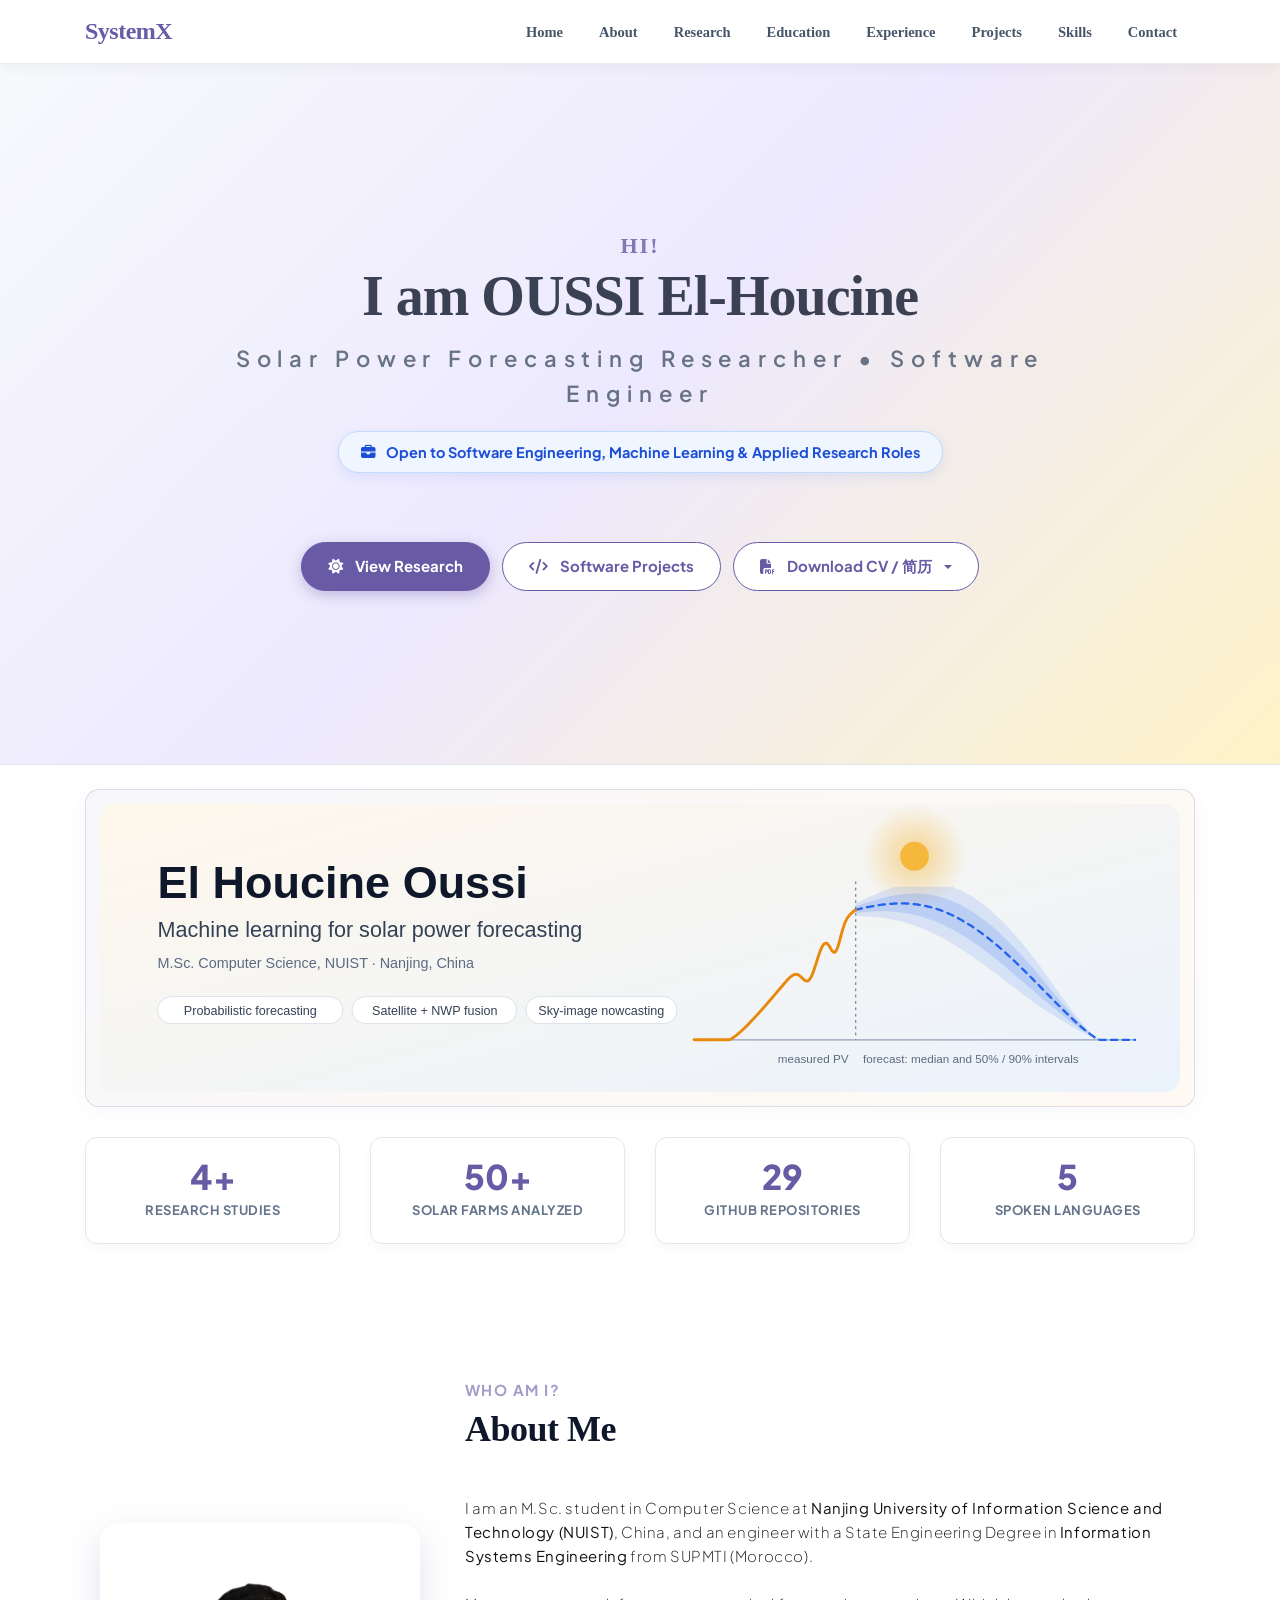
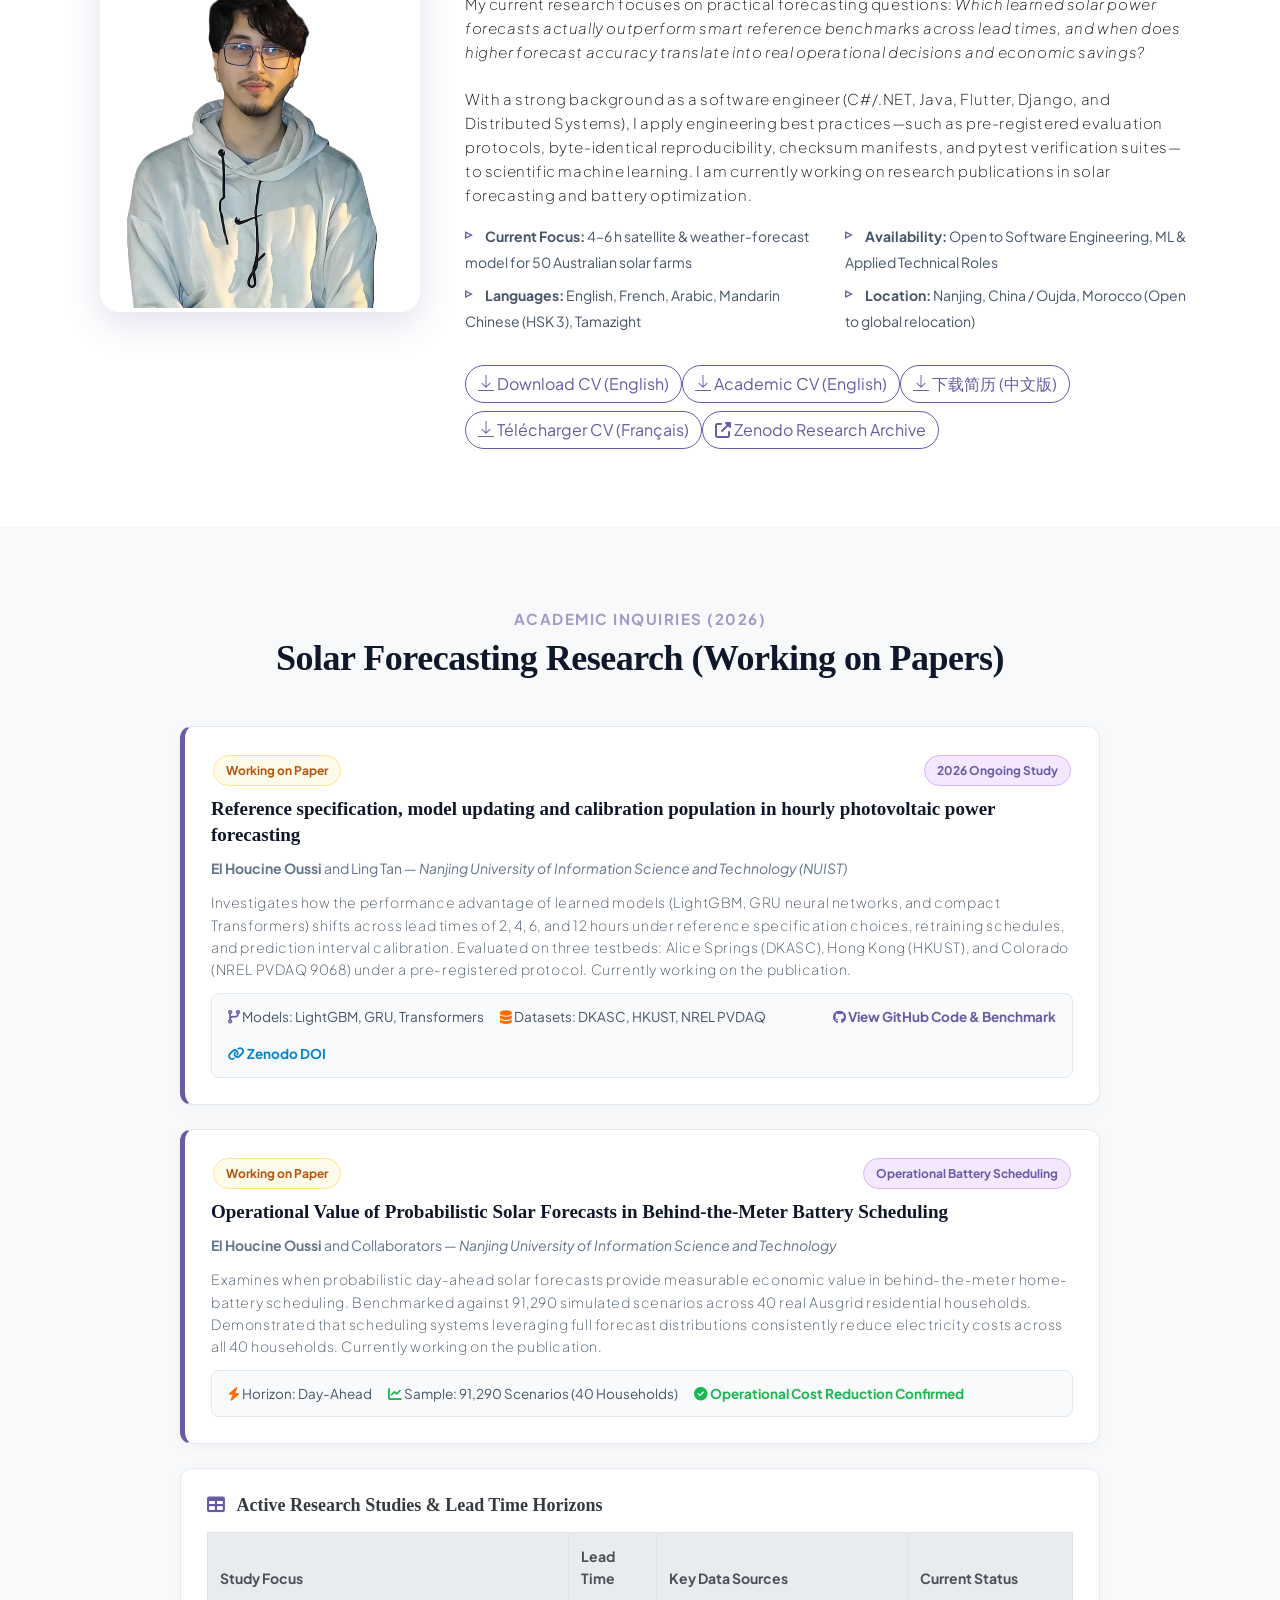
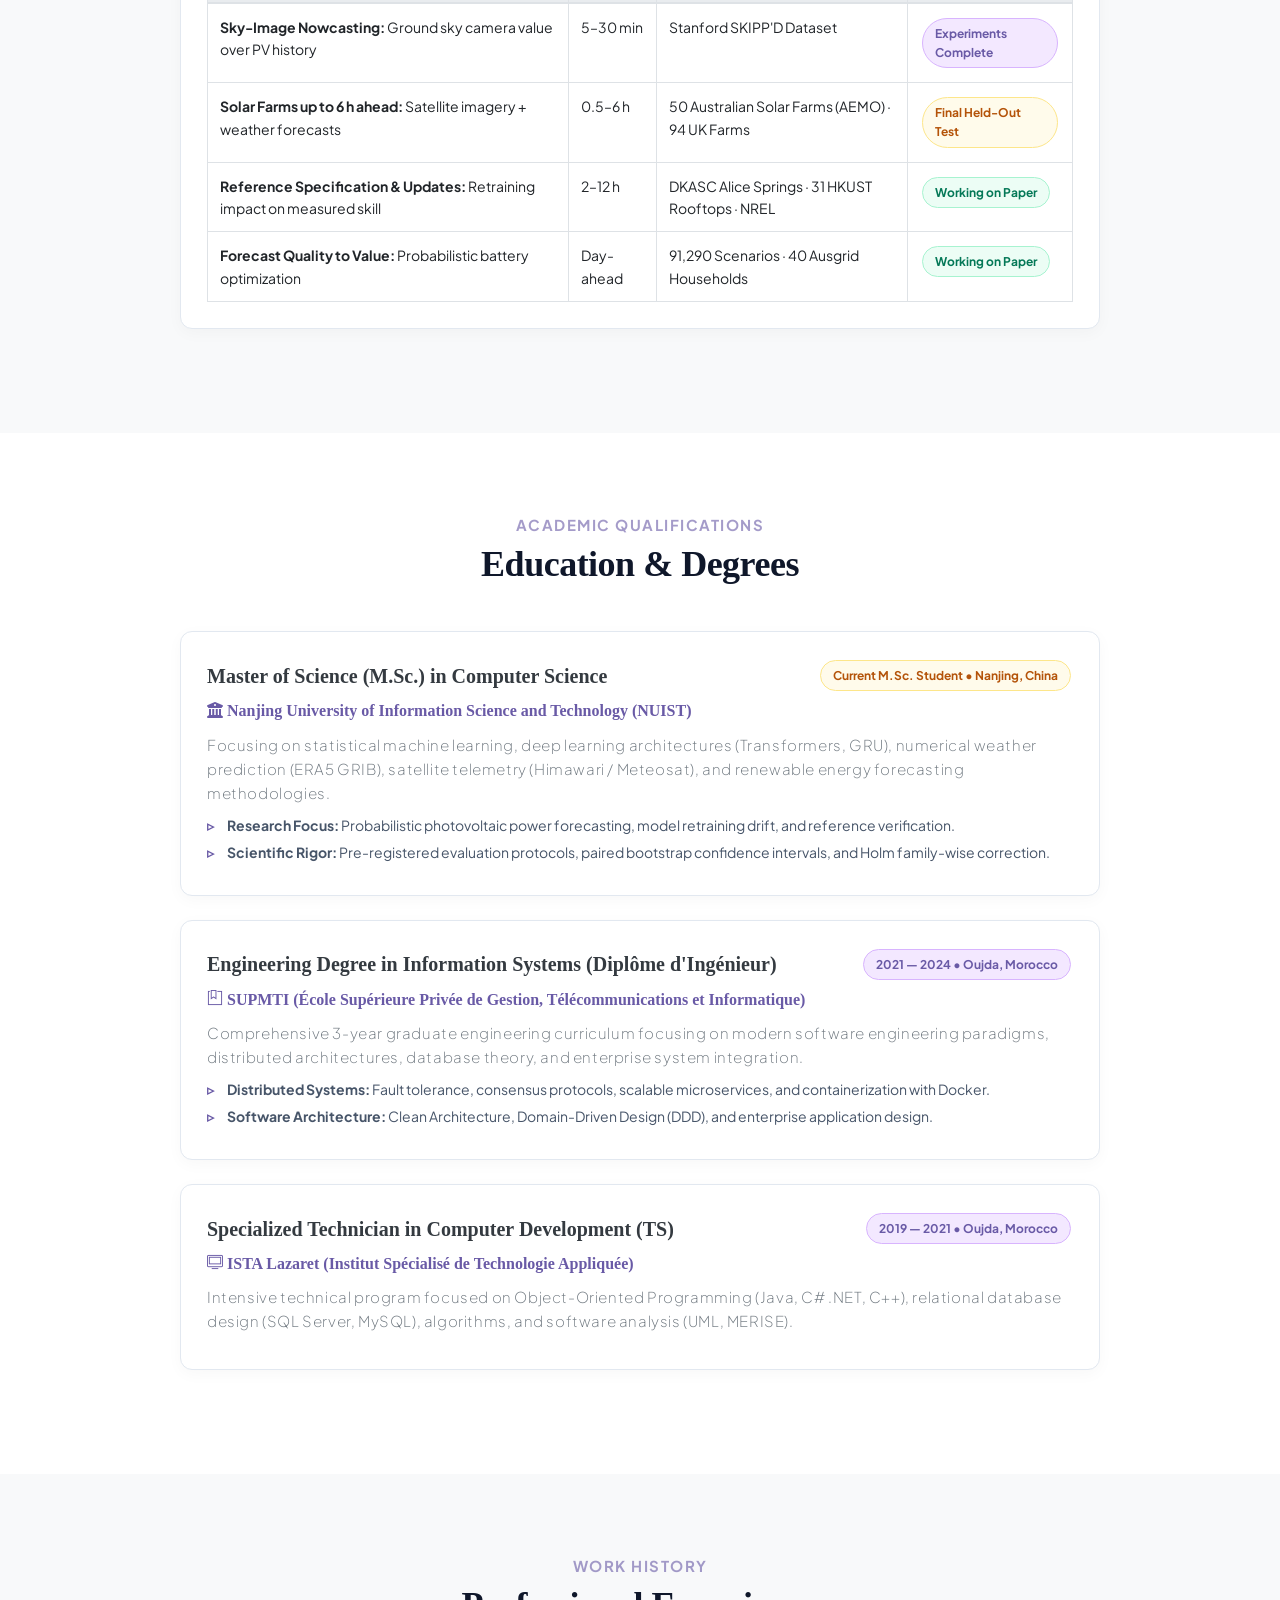
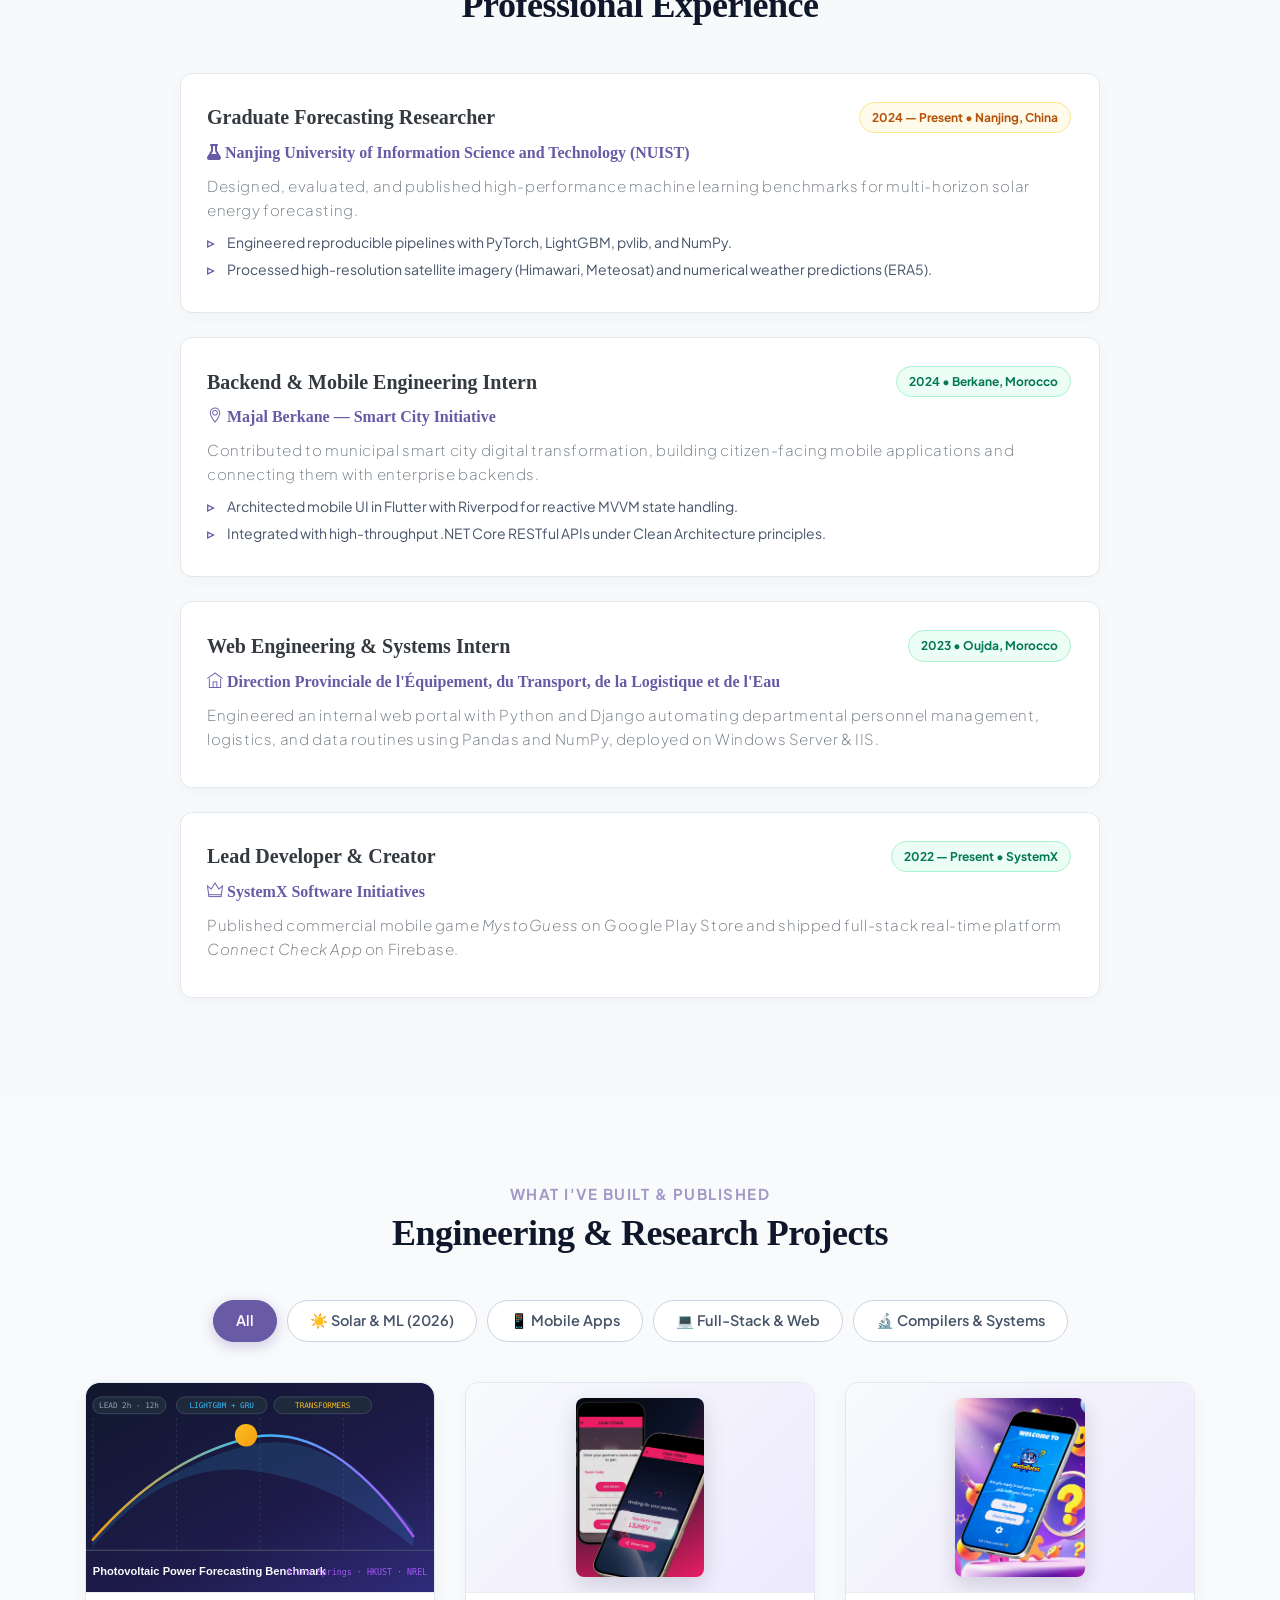
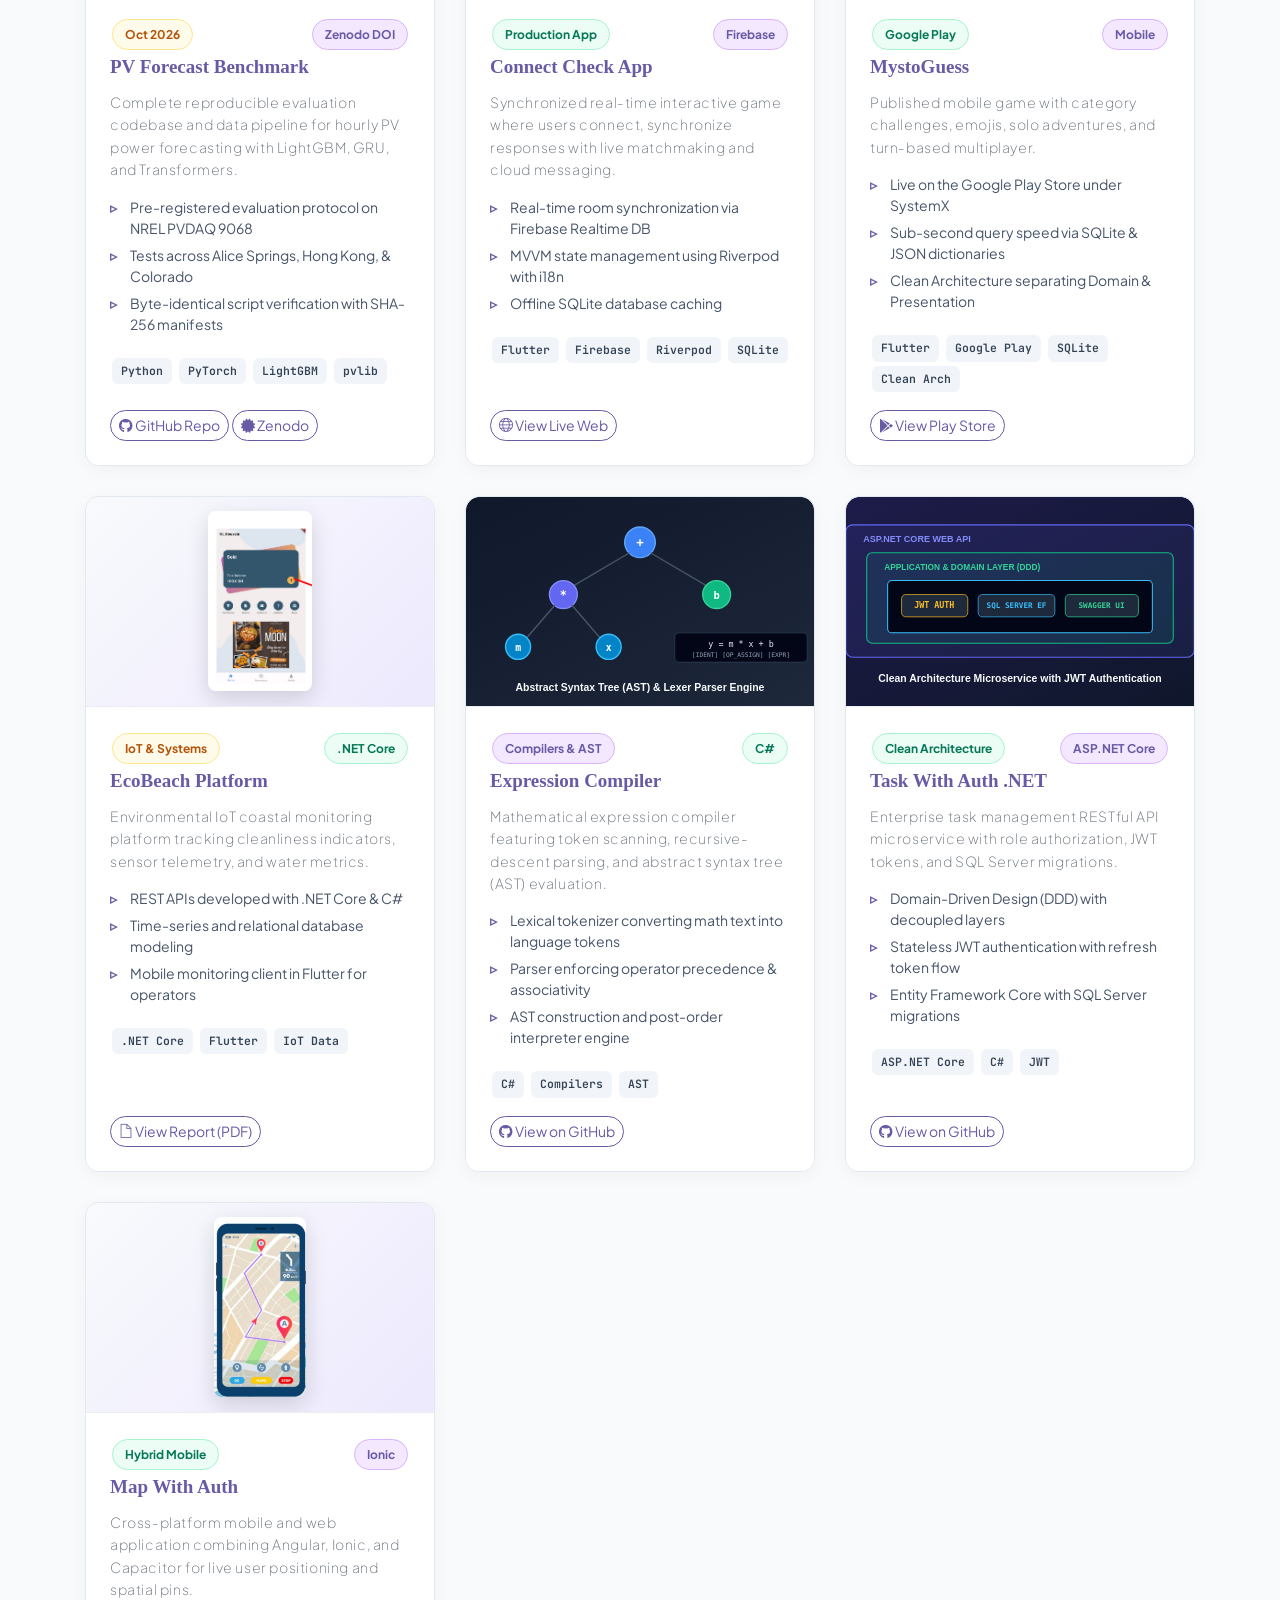
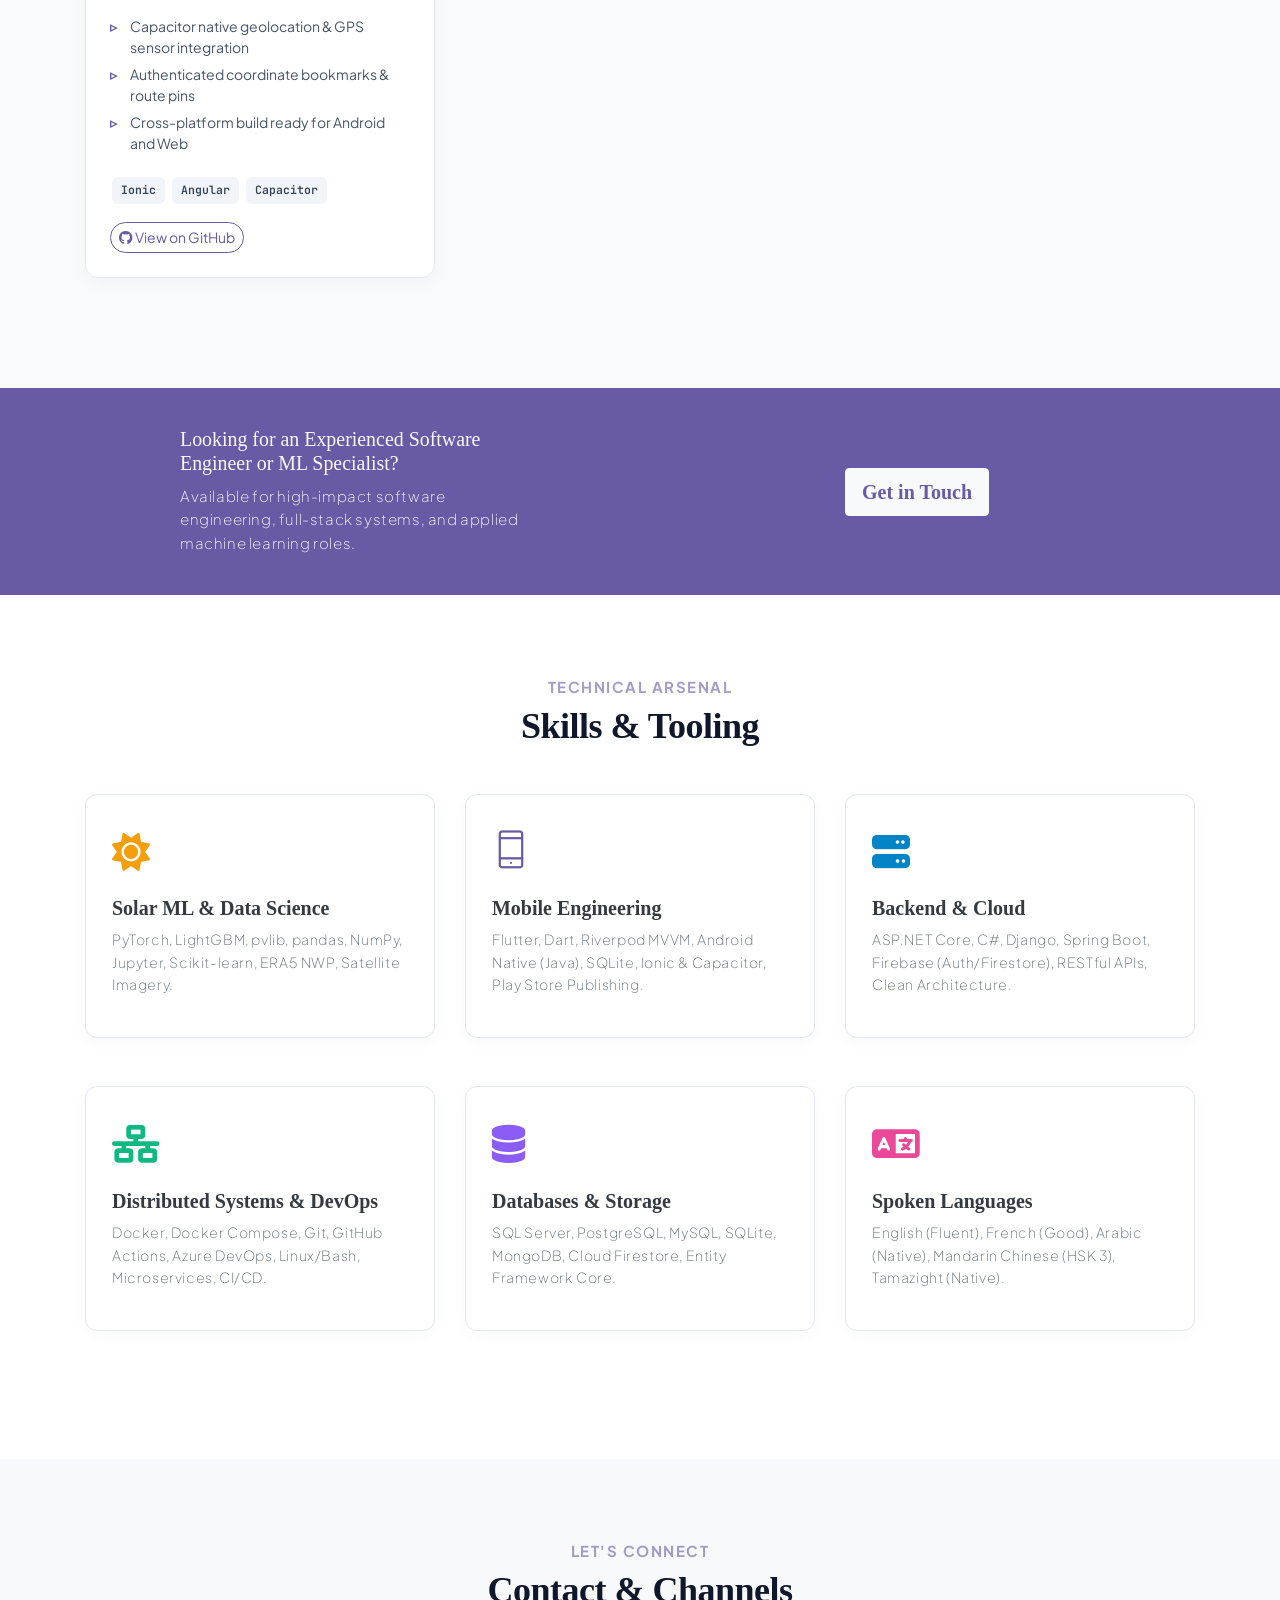
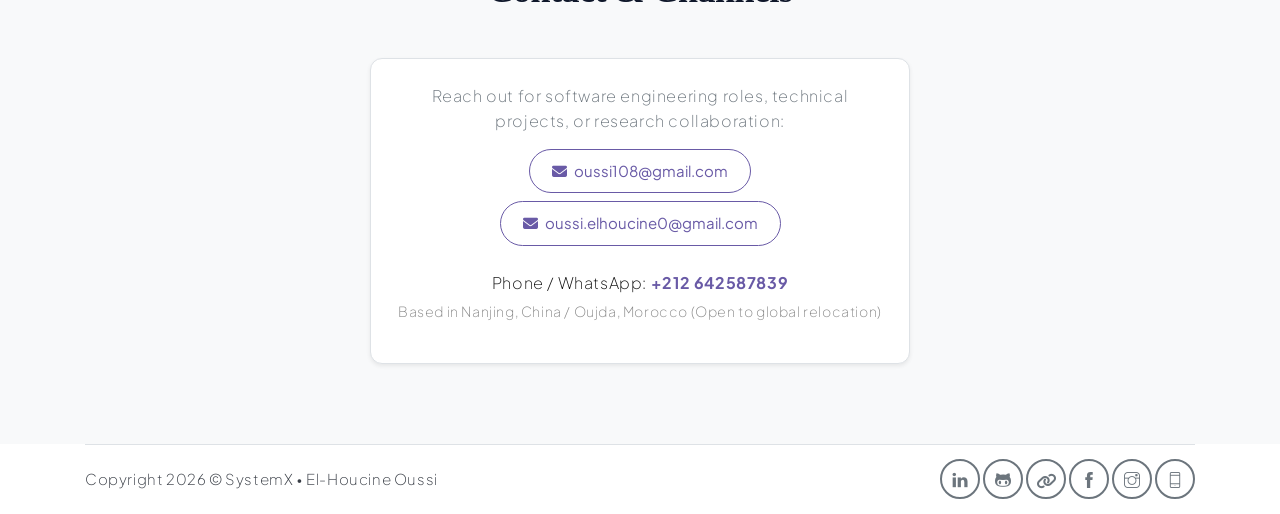
==== commit 4f3afdb8: "feat: curriculum vitae documents and sources" ====
--- a/public/index.html
+++ b/public/index.html
@@ -2,563 +2,1491 @@
 <html lang="en">
 <head>
     <meta charset="utf-8">
-    <meta name="viewport" content="width=device-width, initial-scale=1">
-    <title>El Houcine Oussi · Solar forecasting research and software engineering</title>
-    <meta name="description" content="El Houcine Oussi is an M.Sc. student in Computer Science at NUIST working on solar power forecasting, and a software engineer with an Information Systems Engineering degree from SUPMTI.">
-    <meta name="author" content="El Houcine Oussi">
-    <meta name="color-scheme" content="light dark">
-    <meta property="og:title" content="El Houcine Oussi">
-    <meta property="og:description" content="Solar power forecasting research at NUIST, and the software around it.">
-    <meta property="og:type" content="website">
-
-    <link rel="icon" href="data:image/svg+xml,<svg xmlns=%22http://www.w3.org/2000/svg%22 viewBox=%220 0 100 100%22><circle cx=%2250%22 cy=%2250%22 r=%2230%22 fill=%22%23a84b0c%22/></svg>">
-
+    <meta name="viewport" content="width=device-width, initial-scale=1, shrink-to-fit=no">
+    <meta name="description" content="Portfolio of El-Houcine Oussi, M.Sc. in Computer Science at NUIST & Information Systems Engineer from SUPMTI. Specializing in Solar Power & Renewable Energy Forecasting, Distributed Systems, Flutter, and .NET.">
+    <meta name="author" content="El-Houcine Oussi">
+    <title>El-Houcine OUSSI | Solar Forecasting Researcher & Software Engineer</title>
+    
+    <!-- Favicon -->
+    <link rel="icon" href="data:image/svg+xml,<svg xmlns=%22http://www.w3.org/2000/svg%22 viewBox=%220%22 100 100%22><text y=%22.9em%22 font-size=%2290%22>☀️</text></svg>">
+
+    <!-- Fonts & Icons -->
     <link rel="preconnect" href="https://fonts.googleapis.com">
     <link rel="preconnect" href="https://fonts.gstatic.com" crossorigin>
-    <link href="https://fonts.googleapis.com/css2?family=IBM+Plex+Mono:wght@400;500&family=IBM+Plex+Sans:wght@400;500;600&family=Source+Serif+4:opsz,wght@8..60,500;8..60,600&display=swap" rel="stylesheet">
-    <link rel="stylesheet" href="assets/css/site.css">
+    <link href="https://fonts.googleapis.com/css2?family=Plus+Jakarta+Sans:wght@300;400;500;600;700;800&family=JetBrains+Mono:wght@400;500;600&display=swap" rel="stylesheet">
+    <link rel="stylesheet" href="https://cdnjs.cloudflare.com/ajax/libs/font-awesome/6.5.1/css/all.min.css">
+    <link rel="stylesheet" href="assets/vendors/themify-icons/css/themify-icons.css">
+
+    <!-- Meyawo Core Styles -->
+    <link rel="stylesheet" href="assets/css/meyawo.css">
+
+    <style>
+        :root {
+            --primary: #695aa6;
+            --primary-dark: #514488;
+            --primary-light: #f3f0fc;
+            --accent-solar: #f59e0b;
+            --text-dark: #1e293b;
+            --text-muted: #64748b;
+            --bg-light: #f8fafc;
+        }
+
+        html {
+            scroll-behavior: smooth;
+        }
+
+        body {
+            font-family: 'Plus Jakarta Sans', sans-serif;
+            color: var(--text-dark);
+            background-color: #ffffff;
+            line-height: 1.6;
+            overflow-x: hidden;
+        }
+
+        /* ----------------------------------------------------
+           1. MODERN FIXED NAVBAR
+        ---------------------------------------------------- */
+        .custom-navbar {
+            position: fixed !important;
+            top: 0 !important;
+            left: 0 !important;
+            width: 100% !important;
+            z-index: 1050 !important;
+            background: rgba(255, 255, 255, 0.98) !important;
+            backdrop-filter: blur(10px) !important;
+            border-bottom: 1px solid rgba(226, 232, 240, 0.8) !important;
+            box-shadow: 0 2px 15px rgba(0, 0, 0, 0.05) !important;
+            padding: 10px 0 !important;
+            min-height: 64px !important;
+            transition: all 0.3s ease !important;
+        }
+
+        .custom-navbar .container {
+            display: flex !important;
+            align-items: center !important;
+            justify-content: space-between !important;
+            min-height: auto !important;
+            padding-top: 0 !important;
+            padding-bottom: 0 !important;
+        }
+
+        .custom-navbar .logo {
+            font-size: 24px !important;
+            font-weight: 800 !important;
+            color: var(--primary) !important;
+            letter-spacing: -0.5px !important;
+            text-decoration: none !important;
+        }
+
+        .custom-navbar .nav {
+            display: flex !important;
+            align-items: center !important;
+            list-style: none !important;
+            margin: 0 !important;
+            padding: 0 !important;
+        }
+
+        .custom-navbar .nav .item {
+            margin: 0 4px !important;
+            opacity: 1 !important;
+            visibility: visible !important;
+            transform: none !important;
+            transition: none !important;
+        }
+
+        .custom-navbar .nav .item .link {
+            color: #475569 !important;
+            font-weight: 600 !important;
+            font-size: 14.5px !important;
+            padding: 8px 14px !important;
+            border-radius: 8px !important;
+            text-decoration: none !important;
+            transition: all 0.2s ease !important;
+        }
+
+        .custom-navbar .nav .item .link:hover,
+        .custom-navbar .nav .item .link.active {
+            color: var(--primary) !important;
+            background-color: var(--primary-light) !important;
+        }
+
+        .custom-navbar .hamburger {
+            display: none !important;
+        }
+
+        @media (max-width: 991.98px) {
+            .custom-navbar .hamburger {
+                display: block !important;
+                margin-left: auto !important;
+                padding: 10px !important;
+            }
+            .custom-navbar .hamburger .hamburger-inner,
+            .custom-navbar .hamburger .hamburger-inner::before,
+            .custom-navbar .hamburger .hamburger-inner::after {
+                background: #334155 !important;
+            }
+            .custom-navbar .nav {
+                position: absolute !important;
+                top: 100% !important;
+                left: 0 !important;
+                width: 100% !important;
+                background: #ffffff !important;
+                flex-direction: column !important;
+                padding: 15px 20px !important;
+                box-shadow: 0 10px 25px rgba(0,0,0,0.1) !important;
+                border-bottom: 1px solid #e2e8f0 !important;
+                display: none !important;
+            }
+            .custom-navbar .nav.show {
+                display: flex !important;
+            }
+            .custom-navbar .nav .item {
+                width: 100% !important;
+                margin: 4px 0 !important;
+            }
+            .custom-navbar .nav .item .link {
+                display: block !important;
+                padding: 10px 14px !important;
+            }
+        }
+
+        /* ----------------------------------------------------
+           2. HERO HEADER
+        ---------------------------------------------------- */
+        .header {
+            position: relative !important;
+            height: auto !important;
+            min-height: 85vh !important;
+            display: flex !important;
+            align-items: center !important;
+            justify-content: center !important;
+            padding: 130px 0 70px 0 !important;
+            background: linear-gradient(135deg, #f8fafc 0%, #ede9fe 50%, #fef3c7 100%) !important;
+            border-bottom: 1px solid #e2e8f0 !important;
+        }
+
+        .header .overlay {
+            display: none !important;
+        }
+
+        .header-content {
+            position: relative !important;
+            z-index: 2 !important;
+            max-width: 900px !important;
+            margin: 0 auto !important;
+            padding-left: 15px !important;
+            padding-right: 15px !important;
+        }
+
+        .header-title {
+            margin-bottom: 12px !important;
+        }
+
+        .header-title .up {
+            display: block !important;
+            font-size: 22px !important;
+            font-weight: 700 !important;
+            color: var(--primary) !important;
+            text-transform: uppercase !important;
+            letter-spacing: 2px !important;
+        }
+
+        .header-title .down {
+            display: block !important;
+            font-size: clamp(32px, 5vw, 56px) !important;
+            font-weight: 800 !important;
+            color: #0f172a !important;
+            letter-spacing: -1px !important;
+            line-height: 1.15 !important;
+        }
+
+        .header-subtitle {
+            font-size: clamp(16px, 2.5vw, 22px) !important;
+            font-weight: 600 !important;
+            color: #475569 !important;
+            margin-top: 10px !important;
+            margin-bottom: 20px !important;
+        }
+
+        .status-pill {
+            display: inline-flex !important;
+            align-items: center !important;
+            gap: 10px !important;
+            background: #eff6ff !important;
+            border: 1px solid #bfdbfe !important;
+            color: #1d4ed8 !important;
+            padding: 10px 22px !important;
+            border-radius: 50px !important;
+            font-size: 14.5px !important;
+            font-weight: 700 !important;
+            box-shadow: 0 4px 12px rgba(37, 99, 235, 0.1) !important;
+            margin-bottom: 25px !important;
+            line-height: 1.4 !important;
+            text-align: left !important;
+        }
+
+        .hero-btn-group {
+            display: flex !important;
+            flex-wrap: wrap !important;
+            justify-content: center !important;
+            gap: 12px !important;
+        }
+
+        .hero-btn-group .btn {
+            padding: 12px 26px !important;
+            font-size: 15px !important;
+            font-weight: 700 !important;
+            border-radius: 50px !important;
+            display: inline-flex !important;
+            align-items: center !important;
+            gap: 8px !important;
+            transition: all 0.25s ease !important;
+        }
+
+        .btn-primary {
+            background-color: var(--primary) !important;
+            border-color: var(--primary) !important;
+            color: #ffffff !important;
+            box-shadow: 0 4px 14px rgba(105, 90, 166, 0.35) !important;
+        }
+
+        .btn-primary:hover {
+            background-color: var(--primary-dark) !important;
+            border-color: var(--primary-dark) !important;
+            transform: translateY(-2px) !important;
+            box-shadow: 0 6px 20px rgba(105, 90, 166, 0.45) !important;
+        }
+
+        .btn-outline-primary {
+            color: var(--primary) !important;
+            border-color: var(--primary) !important;
+            background: #ffffff !important;
+        }
+
+        .btn-outline-primary:hover {
+            background-color: var(--primary) !important;
+            color: #ffffff !important;
+            transform: translateY(-2px) !important;
+        }
+
+        /* ----------------------------------------------------
+           3. INTRO METRICS & BANNER SECTION
+        ---------------------------------------------------- */
+        .intro-strip-section {
+            padding: 40px 0 20px 0 !important;
+            background: #ffffff !important;
+        }
+
+        .research-banner-box {
+            background: linear-gradient(135deg, rgba(105, 90, 166, 0.05) 0%, rgba(245, 158, 11, 0.05) 100%) !important;
+            border: 1px solid rgba(105, 90, 166, 0.18) !important;
+            border-radius: 14px !important;
+            padding: 14px !important;
+            margin-bottom: 30px !important;
+            box-shadow: 0 4px 18px rgba(105, 90, 166, 0.05) !important;
+        }
+
+        .research-banner-box img {
+            width: 100% !important;
+            height: auto !important;
+            border-radius: 8px !important;
+            display: block !important;
+        }
+
+        .stat-box {
+            background: #ffffff !important;
+            border: 1px solid #e2e8f0 !important;
+            border-radius: 12px !important;
+            padding: 22px 15px !important;
+            text-align: center !important;
+            box-shadow: 0 4px 12px rgba(0, 0, 0, 0.03) !important;
+            transition: transform 0.2s ease, border-color 0.2s ease !important;
+            height: 100% !important;
+        }
+
+        .stat-box:hover {
+            transform: translateY(-3px) !important;
+            border-color: var(--primary) !important;
+        }
+
+        .stat-num {
+            font-size: 34px !important;
+            font-weight: 800 !important;
+            color: var(--primary) !important;
+            line-height: 1 !important;
+            margin-bottom: 6px !important;
+        }
+
+        .stat-lbl {
+            font-size: 13px !important;
+            color: var(--text-muted) !important;
+            font-weight: 700 !important;
+            text-transform: uppercase !important;
+            letter-spacing: 0.5px !important;
+        }
+
+        /* ----------------------------------------------------
+           4. ABOUT ME SECTION
+        ---------------------------------------------------- */
+        #about {
+            padding: 70px 0 !important;
+            background: #ffffff !important;
+        }
+
+        .about-grid {
+            display: flex !important;
+            flex-wrap: wrap !important;
+            align-items: center !important;
+            justify-content: center !important;
+            gap: 40px !important;
+            text-align: left !important;
+        }
+
+        .about-img-col {
+            flex: 0 0 300px !important;
+            max-width: 320px !important;
+            text-align: center !important;
+        }
+
+        .about-img-col img {
+            width: 100% !important;
+            max-width: 280px !important;
+            height: auto !important;
+            border-radius: 20px !important;
+            box-shadow: 0 12px 35px rgba(105, 90, 166, 0.18) !important;
+            border: 4px solid #ffffff !important;
+        }
+
+        .about-text-col {
+            flex: 1 1 500px !important;
+            min-width: 300px !important;
+        }
+
+        .about-text-col p {
+            color: #475569 !important;
+            font-size: 15.5px !important;
+            line-height: 1.7 !important;
+        }
+
+        /* ----------------------------------------------------
+           5. SHARED SECTION STYLING
+        ---------------------------------------------------- */
+        .section {
+            padding: 80px 0 !important;
+            position: relative !important;
+            clear: both !important;
+        }
+
+        .section-subtitle {
+            font-size: 15px !important;
+            font-weight: 700 !important;
+            color: var(--primary) !important;
+            text-transform: uppercase !important;
+            letter-spacing: 1.5px !important;
+            margin-bottom: 6px !important;
+        }
+
+        .section-title {
+            font-size: clamp(26px, 3.5vw, 36px) !important;
+            font-weight: 800 !important;
+            color: #0f172a !important;
+            letter-spacing: -0.5px !important;
+            margin-bottom: 45px !important;
+        }
+
+        /* ----------------------------------------------------
+           6. RESEARCH PAPER CARDS
+        ---------------------------------------------------- */
+        .paper-card {
+            background: #ffffff !important;
+            border: 1px solid #e2e8f0 !important;
+            border-left: 5px solid var(--primary) !important;
+            border-radius: 12px !important;
+            padding: 26px !important;
+            margin-bottom: 24px !important;
+            text-align: left !important;
+            box-shadow: 0 4px 16px rgba(0, 0, 0, 0.03) !important;
+            transition: all 0.25s ease !important;
+        }
+
+        .paper-card:hover {
+            border-color: var(--primary) !important;
+            box-shadow: 0 10px 28px rgba(105, 90, 166, 0.12) !important;
+            transform: translateY(-2px) !important;
+        }
+
+        .paper-title {
+            font-size: 19px !important;
+            font-weight: 700 !important;
+            color: #0f172a !important;
+            margin-bottom: 8px !important;
+            line-height: 1.4 !important;
+        }
+
+        .paper-authors {
+            font-size: 14px !important;
+            color: #64748b !important;
+            margin-bottom: 12px !important;
+        }
+
+        .paper-meta {
+            font-size: 13.5px !important;
+            color: #475569 !important;
+            background: #f8fafc !important;
+            padding: 12px 16px !important;
+            border-radius: 8px !important;
+            border: 1px solid #e2e8f0 !important;
+            display: flex !important;
+            flex-wrap: wrap !important;
+            gap: 16px !important;
+            align-items: center !important;
+        }
+
+        /* ----------------------------------------------------
+           7. FEATURE CARDS (Education & Experience Timeline)
+        ---------------------------------------------------- */
+        .feature-card {
+            background: #ffffff !important;
+            border: 1px solid #e2e8f0 !important;
+            border-radius: 12px !important;
+            padding: 26px !important;
+            margin-bottom: 24px !important;
+            box-shadow: 0 4px 16px rgba(0, 0, 0, 0.03) !important;
+            text-align: left !important;
+            transition: all 0.25s ease !important;
+            height: auto !important;
+        }
+
+        .feature-card:hover {
+            border-color: var(--primary) !important;
+            box-shadow: 0 10px 25px rgba(105, 90, 166, 0.1) !important;
+            transform: translateY(-2px) !important;
+        }
+
+        /* ----------------------------------------------------
+           8. PROJECT CARDS (Clean Grid)
+        ---------------------------------------------------- */
+        #portfolio {
+            background-color: #f8fafc !important;
+            position: relative !important;
+            z-index: 5 !important;
+        }
+
+        .filter-btn-group {
+            display: flex !important;
+            flex-wrap: wrap !important;
+            justify-content: center !important;
+            gap: 10px !important;
+            margin-bottom: 40px !important;
+        }
+
+        .filter-btn-group .btn {
+            border-radius: 50px !important;
+            padding: 9px 22px !important;
+            font-size: 14.5px !important;
+            font-weight: 600 !important;
+            border: 1px solid #cbd5e1 !important;
+            color: #475569 !important;
+            background: #ffffff !important;
+            transition: all 0.2s ease !important;
+        }
+
+        .filter-btn-group .btn.active,
+        .filter-btn-group .btn:hover {
+            background: var(--primary) !important;
+            color: #ffffff !important;
+            border-color: var(--primary) !important;
+            box-shadow: 0 4px 14px rgba(105, 90, 166, 0.3) !important;
+        }
+
+        .project-item {
+            margin-bottom: 30px !important;
+            display: flex !important;
+        }
+
+        .project-card {
+            background: #ffffff !important;
+            border: 1px solid #e2e8f0 !important;
+            border-radius: 14px !important;
+            overflow: hidden !important;
+            height: 100% !important;
+            width: 100% !important;
+            display: flex !important;
+            flex-direction: column !important;
+            box-shadow: 0 4px 18px rgba(0, 0, 0, 0.04) !important;
+            transition: transform 0.25s ease, box-shadow 0.25s ease, border-color 0.25s ease !important;
+        }
+
+        .project-card:hover {
+            transform: translateY(-5px) !important;
+            box-shadow: 0 14px 30px rgba(105, 90, 166, 0.15) !important;
+            border-color: var(--primary) !important;
+        }
+
+        .project-img-frame {
+            height: 210px !important;
+            background: linear-gradient(135deg, #f8fafc 0%, #ede9fe 100%) !important;
+            display: flex !important;
+            align-items: center !important;
+            justify-content: center !important;
+            border-radius: 14px 14px 0 0 !important;
+            overflow: hidden !important;
+            position: relative !important;
+            padding: 14px !important;
+            border-bottom: 1px solid #eaedf1 !important;
+        }
+
+        .project-img-frame img.mobile-shot {
+            max-height: 180px !important;
+            width: auto !important;
+            max-width: 85% !important;
+            object-fit: contain !important;
+            border-radius: 8px !important;
+            box-shadow: 0 8px 22px rgba(0, 0, 0, 0.14) !important;
+            transition: transform 0.3s ease !important;
+        }
+
+        .project-card:hover .project-img-frame img.mobile-shot {
+            transform: scale(1.05) !important;
+        }
+
+        .project-img-frame.banner-shot {
+            padding: 0 !important;
+            background: #0f172a !important;
+        }
+
+        .project-img-frame.banner-shot img {
+            width: 100% !important;
+            height: 100% !important;
+            object-fit: cover !important;
+            border-radius: 14px 14px 0 0 !important;
+            box-shadow: none !important;
+            transition: transform 0.3s ease !important;
+        }
+
+        .project-card:hover .project-img-frame.banner-shot img {
+            transform: scale(1.03) !important;
+        }
+
+        .project-card-body {
+            padding: 24px !important;
+            display: flex !important;
+            flex-direction: column !important;
+            flex-grow: 1 !important;
+            text-align: left !important;
+            background: #ffffff !important;
+        }
+
+        .badge-pill-custom {
+            font-size: 12px !important;
+            font-weight: 700 !important;
+            padding: 5px 12px !important;
+            border-radius: 50px !important;
+            display: inline-block !important;
+            margin: 2px !important;
+        }
+
+        .badge-academic {
+            background-color: #f3e8ff !important;
+            color: #695aa6 !important;
+            border: 1px solid #d8b4fe !important;
+        }
+
+        .badge-solar {
+            background-color: #fffbeb !important;
+            color: #b45309 !important;
+            border: 1px solid #fde68a !important;
+        }
+
+        .badge-industry {
+            background-color: #ecfdf5 !important;
+            color: #047857 !important;
+            border: 1px solid #a7f3d0 !important;
+        }
+
+        .project-tag {
+            font-size: 11.5px !important;
+            padding: 4px 9px !important;
+            background-color: #f1f5f9 !important;
+            color: #334155 !important;
+            border-radius: 6px !important;
+            margin: 2px !important;
+            display: inline-block !important;
+            font-weight: 600 !important;
+            font-family: 'JetBrains Mono', monospace !important;
+        }
+
+        .project-bullet {
+            font-size: 14px !important;
+            color: #475569 !important;
+            margin-bottom: 6px !important;
+            position: relative !important;
+            padding-left: 20px !important;
+            list-style: none !important;
+            line-height: 1.5 !important;
+        }
+
+        .project-bullet::before {
+            content: "▹" !important;
+            position: absolute !important;
+            left: 0 !important;
+            color: var(--primary) !important;
+            font-weight: bold !important;
+        }
+    </style>
 </head>
-<body>
-    <a class="skip" href="#main">Skip to content</a>
-
-    <header class="topbar">
-        <div class="wrap">
-            <a class="wordmark" href="#top">El Houcine Oussi</a>
-            <button class="nav-toggle" type="button" aria-expanded="false" aria-controls="site-nav">Menu</button>
-            <ul class="nav" id="site-nav">
-                <li><a href="#about">About</a></li>
-                <li><a href="#research">Research</a></li>
-                <li><a href="#education">Education</a></li>
-                <li><a href="#experience">Experience</a></li>
-                <li><a href="#projects">Projects</a></li>
-                <li><a href="#skills">Skills</a></li>
-                <li><a href="#contact">Contact</a></li>
+<body data-spy="scroll" data-target=".navbar" data-offset="70">
+
+    <!-- Page Navbar -->
+    <nav class="custom-navbar" data-spy="affix" data-offset-top="20">
+        <div class="container">
+            <a class="logo" href="#">SystemX</a>         
+            <ul class="nav">
+                <li class="item"><a class="link" href="#home">Home</a></li>
+                <li class="item"><a class="link" href="#about">About</a></li>
+                <li class="item"><a class="link" href="#research">Research</a></li>
+                <li class="item"><a class="link" href="#education">Education</a></li>
+                <li class="item"><a class="link" href="#experience">Experience</a></li>
+                <li class="item"><a class="link" href="#portfolio">Projects</a></li>
+                <li class="item"><a class="link" href="#skills">Skills</a></li>
+                <li class="item"><a class="link" href="#contact">Contact</a></li>
             </ul>
+            <a href="javascript:void(0)" id="nav-toggle" class="hamburger hamburger--elastic">
+                <div class="hamburger-box">
+                  <div class="hamburger-inner"></div>
+                </div>
+            </a>
+        </div>          
+    </nav><!-- End of Page Navbar -->
+
+    <!-- Page Header (Classic Meyawo Hero) -->
+    <header id="home" class="header">
+        <div class="overlay"></div>
+        <div class="header-content container text-center">
+            
+            <h1 class="header-title">
+                <span class="up">HI!</span>
+                <span class="down">I am OUSSI El-Houcine</span>
+            </h1>
+            <p class="header-subtitle">Solar Power Forecasting Researcher • Software Engineer</p>            
+            
+            <div>
+                <span class="status-pill">
+                    <i class="fas fa-briefcase"></i> Open to Software Engineering, Machine Learning & Applied Research Roles
+                </span>
+            </div>
+
+            <div class="hero-btn-group mt-4">
+                <a href="#research" class="btn btn-primary btn-rounded me-2" style="padding: 10px 24px; font-size: 15px;">
+                    <i class="fas fa-sun mr-1"></i> View Research
+                </a>
+                <a href="#portfolio" class="btn btn-outline-primary btn-rounded me-2" style="padding: 10px 24px; font-size: 15px;">
+                    <i class="fas fa-code mr-1"></i> Software Projects
+                </a>
+                <div class="dropdown d-inline-block">
+                    <button class="btn btn-outline-primary btn-rounded dropdown-toggle" type="button" id="cvDropdown" data-toggle="dropdown" aria-haspopup="true" aria-expanded="false" style="padding: 10px 24px; font-size: 15px;">
+                        <i class="fas fa-file-pdf mr-1"></i> Download CV / 简历
+                    </button>
+                    <div class="dropdown-menu dropdown-menu-right" aria-labelledby="cvDropdown" style="border-radius: 12px; box-shadow: 0 10px 25px rgba(0,0,0,0.12); border: 1px solid #e2e8f0; min-width: 210px; padding: 6px 0;">
+                        <a class="dropdown-item py-2" href="assets/docs/CV_English.pdf" download style="font-size: 14px; font-weight: 500;">
+                            <i class="fas fa-file-pdf text-primary mr-2"></i> English CV (PDF)
+                        </a>
+                        <a class="dropdown-item py-2" href="assets/docs/CV_Academic_EN.pdf" download style="font-size: 14px; font-weight: 500;">
+                            <i class="fas fa-file-pdf text-primary mr-2"></i> Academic CV, English (PDF)
+                        </a>
+                        <a class="dropdown-item py-2" href="assets/docs/CV_Chinese.pdf" download style="font-size: 14px; font-weight: 500;">
+                            <i class="fas fa-file-pdf text-danger mr-2"></i> 中文个人简历 (PDF)
+                        </a>
+                        <a class="dropdown-item py-2" href="assets/docs/CV_French.pdf" download style="font-size: 14px; font-weight: 500;">
+                            <i class="fas fa-file-pdf text-info mr-2"></i> CV en Français (PDF)
+                        </a>
+                    </div>
+                </div>
+            </div>
+        </div>              
+    </header><!-- End of Page Header -->
+
+    <!-- Research Banner Bar -->
+    <div class="container mt-4">
+        <div class="research-banner-box">
+            <picture>
+                <source media="(prefers-color-scheme: dark)" srcset="assets/imgs/banner-dark.svg">
+                <img src="assets/imgs/banner-light.svg" alt="El Houcine Oussi - machine learning for solar power forecasting">
+            </picture>
         </div>
-    </header>
-
-    <main id="main">
-
-        <!-- Hero -->
-        <section class="hero" id="top">
-            <div class="wrap">
-                <div class="hero-grid">
-                    <div>
-                        <p class="kicker">M.Sc. Computer Science · NUIST, Nanjing</p>
-                        <h1>El Houcine Oussi</h1>
-                        <p class="lead">
-                            Graduate researcher in <strong>solar power forecasting</strong> with a background in software engineering.
-                            My work evaluates when machine learning forecasts outperform established reference methods,
-                            and when that improvement delivers operational and economic value.
-                            Previously, I developed mobile applications and .NET backend systems.
+    </div>
+
+    <!-- Quick Stats Metric Strip -->
+    <div class="container mb-5">
+        <div class="row">
+            <div class="col-6 col-md-3 mb-3">
+                <div class="stat-box">
+                    <div class="stat-num">4+</div>
+                    <div class="stat-lbl">Research Studies</div>
+                </div>
+            </div>
+            <div class="col-6 col-md-3 mb-3">
+                <div class="stat-box">
+                    <div class="stat-num">50+</div>
+                    <div class="stat-lbl">Solar Farms Analyzed</div>
+                </div>
+            </div>
+            <div class="col-6 col-md-3 mb-3">
+                <div class="stat-box">
+                    <div class="stat-num">29</div>
+                    <div class="stat-lbl">GitHub Repositories</div>
+                </div>
+            </div>
+            <div class="col-6 col-md-3 mb-3">
+                <div class="stat-box">
+                    <div class="stat-num">5</div>
+                    <div class="stat-lbl">Spoken Languages</div>
+                </div>
+            </div>
+        </div>
+    </div>
+
+    <!-- About Section -->
+    <section class="section pt-0" id="about">
+        <div class="container text-center">
+            <div class="row align-items-center justify-content-center text-left" style="gap: 20px 0;">
+                <div class="col-lg-4 text-center mb-4 mb-lg-0">
+                    <img src="assets/imgs/my-image.png" alt="El-Houcine Oussi Profile Photo" 
+                         style="width: 100%; max-width: 320px; border-radius: 20px; box-shadow: 0 12px 35px rgba(105, 90, 166, 0.18); border: 4px solid #ffffff;">
+                </div>
+                <div class="col-lg-8">
+                    
+                    <p class="section-subtitle">Who Am I?</p>
+                    <h2 class="section-title mb-3">About Me</h2>
+                    <p>
+                        I am an M.Sc. student in Computer Science at <strong>Nanjing University of Information Science and Technology (NUIST)</strong>, China, and an engineer with a State Engineering Degree in <strong>Information Systems Engineering</strong> from SUPMTI (Morocco).
+                        <br><br>
+                        My current research focuses on practical forecasting questions: <em>Which learned solar power forecasts actually outperform smart reference benchmarks across lead times, and when does higher forecast accuracy translate into real operational decisions and economic savings?</em>
+                        <br><br>
+                        With a strong background as a software engineer (C#/.NET, Java, Flutter, Django, and Distributed Systems), I apply engineering best practices—such as pre-registered evaluation protocols, byte-identical reproducibility, checksum manifests, and pytest verification suites—to scientific machine learning. I am currently working on research publications in solar forecasting and battery optimization.
+                    </p>
+    
+                    <div class="row text-left mt-3 mb-3">
+                        <div class="col-md-6 mb-2">
+                            <span class="project-bullet"><strong>Current Focus:</strong> 4–6 h satellite & weather-forecast model for 50 Australian solar farms</span>
+                        </div>
+                        <div class="col-md-6 mb-2">
+                            <span class="project-bullet"><strong>Availability:</strong> Open to Software Engineering, ML & Applied Technical Roles</span>
+                        </div>
+                        <div class="col-md-6 mb-2">
+                            <span class="project-bullet"><strong>Languages:</strong> English, French, Arabic, Mandarin Chinese (HSK 3), Tamazight</span>
+                        </div>
+                        <div class="col-md-6 mb-2">
+                            <span class="project-bullet"><strong>Location:</strong> Nanjing, China / Oujda, Morocco (Open to global relocation)</span>
+                        </div>
+                    </div>
+
+                    <!-- CV Buttons -->
+                    <div class="mt-4 d-flex flex-wrap align-items-center">
+                        <a href="assets/docs/CV_English.pdf" download class="btn-rounded btn btn-outline-primary me-2 mb-2">
+                            <i class="ti-download"></i> Download CV (English)
+                        </a>
+                        <a href="assets/docs/CV_Academic_EN.pdf" download class="btn-rounded btn btn-outline-primary me-2 mb-2">
+                            <i class="ti-download"></i> Academic CV (English)
+                        </a>
+                        <a href="assets/docs/CV_Chinese.pdf" download class="btn-rounded btn btn-outline-primary me-2 mb-2">
+                            <i class="ti-download"></i> 下载简历 (中文版)
+                        </a>
+                        <a href="assets/docs/CV_French.pdf" download class="btn-rounded btn btn-outline-primary me-2 mb-2">
+                            <i class="ti-download"></i> Télécharger CV (Français)
+                        </a>
+                        <a href="https://doi.org/10.5281/zenodo.23590205" target="_blank" class="btn-rounded btn btn-outline-primary mb-2">
+                            <i class="fas fa-external-link-alt"></i> Zenodo Research Archive
+                        </a>
+                    </div>
+                </div>
+            </div>
+        </div>
+    </section><!-- End of About Section -->
+
+    <!-- Recent 2026 Research Section -->
+    <section class="section" id="research" style="background-color: #f8f9fa;">
+        <div class="container text-center">
+            <p class="section-subtitle">Academic Inquiries (2026)</p>
+            <h6 class="section-title mb-5">Solar Forecasting Research (Working on Papers)</h6>
+
+            <div class="row justify-content-center">
+                <div class="col-lg-10">
+                    
+                    <!-- Research Study 1 -->
+                    <div class="paper-card">
+                        <div class="d-flex justify-content-between align-items-center mb-2">
+                            <span class="badge-pill-custom badge-solar">Working on Paper</span>
+                            <span class="badge-pill-custom badge-academic">2026 Ongoing Study</span>
+                        </div>
+                        <h4 class="paper-title">
+                            Reference specification, model updating and calibration population in hourly photovoltaic power forecasting
+                        </h4>
+                        <div class="paper-authors">
+                            <strong>El Houcine Oussi</strong> and Ling Tan — <em>Nanjing University of Information Science and Technology (NUIST)</em>
+                        </div>
+                        <p style="font-size: 14px; color: #475569; line-height: 1.6; margin-bottom: 12px;">
+                            Investigates how the performance advantage of learned models (LightGBM, GRU neural networks, and compact Transformers) shifts across lead times of 2, 4, 6, and 12 hours under reference specification choices, retraining schedules, and prediction interval calibration. Evaluated on three testbeds: Alice Springs (DKASC), Hong Kong (HKUST), and Colorado (NREL PVDAQ 9068) under a pre-registered protocol. Currently working on the publication.
                         </p>
-                        <div class="hero-actions">
-                            <a class="btn primary" href="#research">Read the research</a>
-                            <a class="btn" href="#projects">See projects</a>
-                        </div>
-                        <div class="cv-links">
-                            <span>CV</span>
-                            <a href="assets/docs/CV_English.pdf" download>English</a>
-                            <a href="assets/docs/CV_Chinese.pdf" download lang="zh">中文</a>
-                            <a href="assets/docs/CV_French.pdf" download lang="fr">Français</a>
-                        </div>
-                    </div>
-                    <figure class="portrait">
-                        <img src="assets/imgs/my-image.png" alt="Portrait of El Houcine Oussi" width="480" height="600">
-                        <figcaption>Nanjing, China · Oujda, Morocco</figcaption>
-                    </figure>
-                </div>
-
-                <dl class="facts">
-                    <div><dt>5</dt><dd>forecasting studies in progress</dd></div>
-                    <div><dt>144</dt><dd>solar farms in the 6-hour study (50 AU, 94 UK)</dd></div>
-                    <div><dt>29</dt><dd>public GitHub repositories</dd></div>
-                    <div><dt>5</dt><dd>languages spoken</dd></div>
-                </dl>
+                        <div class="paper-meta">
+                            <span><i class="fas fa-code-branch text-primary"></i> Models: LightGBM, GRU, Transformers</span>
+                            <span><i class="fas fa-database text-warning"></i> Datasets: DKASC, HKUST, NREL PVDAQ</span>
+                            <a href="https://github.com/Oussi108/pv-forecast-reference-evaluation" target="_blank" style="color: #695aa6; font-weight: 700; margin-left: auto;">
+                                <i class="fab fa-github"></i> View GitHub Code & Benchmark
+                            </a>
+                            <a href="https://doi.org/10.5281/zenodo.23590205" target="_blank" style="color: #0284c7; font-weight: 700;">
+                                <i class="fas fa-link"></i> Zenodo DOI
+                            </a>
+                        </div>
+                    </div>
+
+                    <!-- Research Study 2 -->
+                    <div class="paper-card">
+                        <div class="d-flex justify-content-between align-items-center mb-2">
+                            <span class="badge-pill-custom badge-solar">Working on Paper</span>
+                            <span class="badge-pill-custom badge-academic">Operational Battery Scheduling</span>
+                        </div>
+                        <h4 class="paper-title">
+                            Operational Value of Probabilistic Solar Forecasts in Behind-the-Meter Battery Scheduling
+                        </h4>
+                        <div class="paper-authors">
+                            <strong>El Houcine Oussi</strong> and Collaborators — <em>Nanjing University of Information Science and Technology</em>
+                        </div>
+                        <p style="font-size: 14px; color: #475569; line-height: 1.6; margin-bottom: 12px;">
+                            Examines when probabilistic day-ahead solar forecasts provide measurable economic value in behind-the-meter home-battery scheduling. Benchmarked against 91,290 simulated scenarios across 40 real Ausgrid residential households. Demonstrated that scheduling systems leveraging full forecast distributions consistently reduce electricity costs across all 40 households. Currently working on the publication.
+                        </p>
+                        <div class="paper-meta">
+                            <span><i class="fas fa-bolt text-warning"></i> Horizon: Day-Ahead</span>
+                            <span><i class="fas fa-chart-line text-success"></i> Sample: 91,290 Scenarios (40 Households)</span>
+                            <span class="text-success font-weight-bold"><i class="fas fa-check-circle"></i> Operational Cost Reduction Confirmed</span>
+                        </div>
+                    </div>
+
+                    <!-- Research Studies Matrix Table -->
+                    <div class="feature-card mt-4 mb-4">
+                        <h5 style="font-size: 18px; font-weight: 700; color: #343a40; margin-bottom: 15px;">
+                            <i class="fas fa-table mr-2 text-primary"></i> Active Research Studies & Lead Time Horizons
+                        </h5>
+                        <div class="table-responsive">
+                            <table class="table table-bordered table-hover mb-0" style="font-size: 14px;">
+                                <thead class="thead-light">
+                                    <tr>
+                                        <th>Study Focus</th>
+                                        <th>Lead Time</th>
+                                        <th>Key Data Sources</th>
+                                        <th>Current Status</th>
+                                    </tr>
+                                </thead>
+                                <tbody>
+                                    <tr>
+                                        <td><strong>Sky-Image Nowcasting:</strong> Ground sky camera value over PV history</td>
+                                        <td>5–30 min</td>
+                                        <td>Stanford SKIPP'D Dataset</td>
+                                        <td><span class="badge-pill-custom badge-academic">Experiments Complete</span></td>
+                                    </tr>
+                                    <tr>
+                                        <td><strong>Solar Farms up to 6 h ahead:</strong> Satellite imagery + weather forecasts</td>
+                                        <td>0.5–6 h</td>
+                                        <td>50 Australian Solar Farms (AEMO) · 94 UK Farms</td>
+                                        <td><span class="badge-pill-custom badge-solar">Final Held-Out Test</span></td>
+                                    </tr>
+                                    <tr>
+                                        <td><strong>Reference Specification & Updates:</strong> Retraining impact on measured skill</td>
+                                        <td>2–12 h</td>
+                                        <td>DKASC Alice Springs · 31 HKUST Rooftops · NREL</td>
+                                        <td><span class="badge-pill-custom badge-industry">Working on Paper</span></td>
+                                    </tr>
+                                    <tr>
+                                        <td><strong>Forecast Quality to Value:</strong> Probabilistic battery optimization</td>
+                                        <td>Day-ahead</td>
+                                        <td>91,290 Scenarios · 40 Ausgrid Households</td>
+                                        <td><span class="badge-pill-custom badge-industry">Working on Paper</span></td>
+                                    </tr>
+                                </tbody>
+                            </table>
+                        </div>
+                    </div>
+
+                </div>
             </div>
-        </section>
-
-        <!-- About -->
-        <section class="section" id="about">
-            <div class="wrap about-grid">
-                <div class="about-body">
-                    <p class="kicker">About</p>
-                    <h2 style="margin-bottom: 24px;">From shipping software to measuring forecasts</h2>
-                    <p>
-                        I'm an M.Sc. student in Computer Science at Nanjing University of Information Science and Technology (NUIST),
-                        working with Prof. Ling Tan. Before that I earned a State Engineering Degree in Information Systems Engineering
-                        from SUPMTI in Oujda, Morocco.
-                    </p>
-                    <p class="question">
-                        Which learned solar forecasts actually beat strong reference forecasts, at which lead times,
-                        and when does the extra accuracy change a decision or save money?
-                    </p>
-                    <p>
-                        I came to research from software engineering (C#/.NET, Java, Flutter, Django), and I run experiments the way I'd ship code:
-                        evaluation protocols registered before results, byte-identical reruns, checksum manifests, and pytest suites.
-                        I'm writing papers on solar forecasting and home-battery scheduling.
-                    </p>
-                </div>
-                <dl class="kv">
-                    <div><dt>Working on</dt><dd>A 0.5–6 h forecast for solar farms from satellite images and weather forecasts</dd></div>
-                    <div><dt>Looking for</dt><dd>Software engineering, machine learning, and applied research roles</dd></div>
-                    <div><dt>Languages</dt><dd>Arabic and Tamazight (native), English, French, Mandarin Chinese (HSK 3)</dd></div>
-                    <div><dt>Based in</dt><dd>Nanjing, China and Oujda, Morocco. Open to relocating.</dd></div>
-                    <div><dt>Archive</dt><dd><a class="textlink" href="https://doi.org/10.5281/zenodo.23590205" target="_blank" rel="noopener">Zenodo research archive</a></dd></div>
-                </dl>
+        </div>
+    </section><!-- End of Research Section -->
+
+    <!-- Education Section -->
+    <section class="section" id="education">
+        <div class="container text-center">
+            <p class="section-subtitle">Academic Qualifications</p>
+            <h6 class="section-title mb-6">Education & Degrees</h6>
+
+            <div class="row justify-content-center">
+                <div class="col-lg-10">
+                    
+                    <!-- Degree 1: NUIST -->
+                    <div class="feature-card mb-4 text-left">
+                        <div class="d-flex flex-wrap justify-content-between align-items-center mb-2">
+                            <h5 style="font-size: 20px; font-weight: 700; color: #343a40; margin-bottom: 0;">
+                                Master of Science (M.Sc.) in Computer Science
+                            </h5>
+                            <span class="badge-pill-custom badge-solar">Current M.Sc. Student • Nanjing, China</span>
+                        </div>
+                        <h6 style="color: #695aa6; font-weight: 600; margin-bottom: 12px;">
+                            <i class="fas fa-university"></i> Nanjing University of Information Science and Technology (NUIST)
+                        </h6>
+                        <p style="color: #6c757d; font-size: 15px; margin-bottom: 10px;">
+                            Focusing on statistical machine learning, deep learning architectures (Transformers, GRU), numerical weather prediction (ERA5 GRIB), satellite telemetry (Himawari / Meteosat), and renewable energy forecasting methodologies.
+                        </p>
+                        <ul style="padding-left: 0; margin-bottom: 0;">
+                            <li class="project-bullet"><strong>Research Focus:</strong> Probabilistic photovoltaic power forecasting, model retraining drift, and reference verification.</li>
+                            <li class="project-bullet"><strong>Scientific Rigor:</strong> Pre-registered evaluation protocols, paired bootstrap confidence intervals, and Holm family-wise correction.</li>
+                        </ul>
+                    </div>
+
+                    <!-- Degree 2: SUPMTI -->
+                    <div class="feature-card mb-4 text-left">
+                        <div class="d-flex flex-wrap justify-content-between align-items-center mb-2">
+                            <h5 style="font-size: 20px; font-weight: 700; color: #343a40; margin-bottom: 0;">
+                                Engineering Degree in Information Systems (Diplôme d'Ingénieur)
+                            </h5>
+                            <span class="badge-pill-custom badge-academic">2021 — 2024 • Oujda, Morocco</span>
+                        </div>
+                        <h6 style="color: #695aa6; font-weight: 600; margin-bottom: 12px;">
+                            <i class="ti-bookmark-alt"></i> SUPMTI (École Supérieure Privée de Gestion, Télécommunications et Informatique)
+                        </h6>
+                        <p style="color: #6c757d; font-size: 15px; margin-bottom: 10px;">
+                            Comprehensive 3-year graduate engineering curriculum focusing on modern software engineering paradigms, distributed architectures, database theory, and enterprise system integration.
+                        </p>
+                        <ul style="padding-left: 0; margin-bottom: 0;">
+                            <li class="project-bullet"><strong>Distributed Systems:</strong> Fault tolerance, consensus protocols, scalable microservices, and containerization with Docker.</li>
+                            <li class="project-bullet"><strong>Software Architecture:</strong> Clean Architecture, Domain-Driven Design (DDD), and enterprise application design.</li>
+                        </ul>
+                    </div>
+
+                    <!-- Degree 3: ISTA Lazaret -->
+                    <div class="feature-card mb-4 text-left">
+                        <div class="d-flex flex-wrap justify-content-between align-items-center mb-2">
+                            <h5 style="font-size: 20px; font-weight: 700; color: #343a40; margin-bottom: 0;">
+                                Specialized Technician in Computer Development (TS)
+                            </h5>
+                            <span class="badge-pill-custom badge-academic">2019 — 2021 • Oujda, Morocco</span>
+                        </div>
+                        <h6 style="color: #695aa6; font-weight: 600; margin-bottom: 12px;">
+                            <i class="ti-desktop"></i> ISTA Lazaret (Institut Spécialisé de Technologie Appliquée)
+                        </h6>
+                        <p style="color: #6c757d; font-size: 15px; margin-bottom: 10px;">
+                            Intensive technical program focused on Object-Oriented Programming (Java, C# .NET, C++), relational database design (SQL Server, MySQL), algorithms, and software analysis (UML, MERISE).
+                        </p>
+                    </div>
+
+                </div>
             </div>
-        </section>
-
-        <!-- Research -->
-        <section class="section" id="research">
-            <div class="wrap">
-                <div class="section-head">
-                    <p class="kicker">Research · 2026</p>
-                    <h2>Solar forecasting papers in preparation</h2>
-                    <p>Three studies are being written up as papers. The table below lists all five.</p>
-                </div>
-
-                <ol class="papers">
-                    <li class="paper">
-                        <div>
-                            <span class="status">Paper in preparation</span>
-                            <h3>Reference specification, model updating and calibration population in hourly photovoltaic power forecasting</h3>
-                            <p class="authors"><b>El Houcine Oussi</b>, Ling Tan · NUIST</p>
-                            <p class="summary">
-                                How much do LightGBM, GRU and small Transformer models really gain over a reference forecast at 2, 4, 6 and 12 hours ahead?
-                                The answer depends on which reference you pick, how often the model is retrained, and which data calibrates the prediction intervals.
-                                Tested at Alice Springs (DKASC), Hong Kong (HKUST) and Colorado (NREL PVDAQ 9068) under a pre-registered protocol.
+        </div>
+    </section><!-- End of Education Section -->
+
+    <!-- Experience Section -->
+    <section class="section" id="experience" style="background-color: #f8f9fa;">
+        <div class="container text-center">
+            <p class="section-subtitle">Work History</p>
+            <h6 class="section-title mb-6">Professional Experience</h6>
+
+            <div class="row justify-content-center">
+                <div class="col-lg-10">
+                    
+                    <!-- Job 1 -->
+                    <div class="feature-card mb-4 text-left">
+                        <div class="d-flex flex-wrap justify-content-between align-items-center mb-2">
+                            <h5 style="font-size: 20px; font-weight: 700; color: #343a40; margin-bottom: 0;">
+                                Graduate Forecasting Researcher
+                            </h5>
+                            <span class="badge-pill-custom badge-solar">2024 — Present • Nanjing, China</span>
+                        </div>
+                        <h6 style="color: #695aa6; font-weight: 600; margin-bottom: 12px;">
+                            <i class="fas fa-flask"></i> Nanjing University of Information Science and Technology (NUIST)
+                        </h6>
+                        <p style="color: #6c757d; font-size: 15px; margin-bottom: 10px;">
+                            Designed, evaluated, and published high-performance machine learning benchmarks for multi-horizon solar energy forecasting.
+                        </p>
+                        <ul style="padding-left: 0; margin-bottom: 0;">
+                            <li class="project-bullet">Engineered reproducible pipelines with PyTorch, LightGBM, pvlib, and NumPy.</li>
+                            <li class="project-bullet">Processed high-resolution satellite imagery (Himawari, Meteosat) and numerical weather predictions (ERA5).</li>
+                        </ul>
+                    </div>
+
+                    <!-- Job 2 -->
+                    <div class="feature-card mb-4 text-left">
+                        <div class="d-flex flex-wrap justify-content-between align-items-center mb-2">
+                            <h5 style="font-size: 20px; font-weight: 700; color: #343a40; margin-bottom: 0;">
+                                Backend & Mobile Engineering Intern
+                            </h5>
+                            <span class="badge-pill-custom badge-industry">2024 • Berkane, Morocco</span>
+                        </div>
+                        <h6 style="color: #695aa6; font-weight: 600; margin-bottom: 12px;">
+                            <i class="ti-location-pin"></i> Majal Berkane — Smart City Initiative
+                        </h6>
+                        <p style="color: #6c757d; font-size: 15px; margin-bottom: 10px;">
+                            Contributed to municipal smart city digital transformation, building citizen-facing mobile applications and connecting them with enterprise backends.
+                        </p>
+                        <ul style="padding-left: 0; margin-bottom: 0;">
+                            <li class="project-bullet">Architected mobile UI in Flutter with Riverpod for reactive MVVM state handling.</li>
+                            <li class="project-bullet">Integrated with high-throughput .NET Core RESTful APIs under Clean Architecture principles.</li>
+                        </ul>
+                    </div>
+
+                    <!-- Job 3 -->
+                    <div class="feature-card mb-4 text-left">
+                        <div class="d-flex flex-wrap justify-content-between align-items-center mb-2">
+                            <h5 style="font-size: 20px; font-weight: 700; color: #343a40; margin-bottom: 0;">
+                                Web Engineering & Systems Intern
+                            </h5>
+                            <span class="badge-pill-custom badge-industry">2023 • Oujda, Morocco</span>
+                        </div>
+                        <h6 style="color: #695aa6; font-weight: 600; margin-bottom: 12px;">
+                            <i class="ti-home"></i> Direction Provinciale de l'Équipement, du Transport, de la Logistique et de l'Eau
+                        </h6>
+                        <p style="color: #6c757d; font-size: 15px; margin-bottom: 10px;">
+                            Engineered an internal web portal with Python and Django automating departmental personnel management, logistics, and data routines using Pandas and NumPy, deployed on Windows Server & IIS.
+                        </p>
+                    </div>
+
+                    <!-- Job 4 -->
+                    <div class="feature-card mb-4 text-left">
+                        <div class="d-flex flex-wrap justify-content-between align-items-center mb-2">
+                            <h5 style="font-size: 20px; font-weight: 700; color: #343a40; margin-bottom: 0;">
+                                Lead Developer & Creator
+                            </h5>
+                            <span class="badge-pill-custom badge-industry">2022 — Present • SystemX</span>
+                        </div>
+                        <h6 style="color: #695aa6; font-weight: 600; margin-bottom: 12px;">
+                            <i class="ti-crown"></i> SystemX Software Initiatives
+                        </h6>
+                        <p style="color: #6c757d; font-size: 15px; margin-bottom: 10px;">
+                            Published commercial mobile game <em>MystoGuess</em> on Google Play Store and shipped full-stack real-time platform <em>Connect Check App</em> on Firebase.
+                        </p>
+                    </div>
+
+                </div>
+            </div>
+        </div>
+    </section><!-- End of Experience Section -->
+
+    <!-- Projects Section (Categorized Grid with Dedicated Visual Frames) -->
+    <section class="section" id="portfolio" style="background-color: #f8fafc; position: relative; z-index: 5;">
+        <div class="container text-center">
+            <p class="section-subtitle">What I've Built & Published</p>
+            <h6 class="section-title mb-4">Engineering & Research Projects</h6>
+
+            <!-- Interactive Filters -->
+            <div class="filter-btn-group">
+                <button class="btn btn-outline-primary active filter-btn" data-filter="all">All</button>
+                <button class="btn btn-outline-primary filter-btn" data-filter="research">☀️ Solar & ML (2026)</button>
+                <button class="btn btn-outline-primary filter-btn" data-filter="mobile">📱 Mobile Apps</button>
+                <button class="btn btn-outline-primary filter-btn" data-filter="web">💻 Full-Stack & Web</button>
+                <button class="btn btn-outline-primary filter-btn" data-filter="systems">🔬 Compilers & Systems</button>
+            </div>
+
+            <!-- Project Cards Grid -->
+            <div class="row">
+
+                <!-- Project 1: PV Forecast Evaluation (Custom SVG Preview) -->
+                <div class="col-md-6 col-lg-4 mb-4 project-item" data-category="research">
+                    <div class="project-card">
+                        <div class="project-img-frame banner-shot">
+                            <img src="assets/imgs/pv-forecast-preview.svg" alt="PV Forecast Benchmark">
+                        </div>
+                        <div class="project-card-body">
+                            <div class="d-flex justify-content-between align-items-center mb-1">
+                                <span class="badge-pill-custom badge-solar">Oct 2026</span>
+                                <span class="badge-pill-custom badge-academic">Zenodo DOI</span>
+                            </div>
+                            <h5 class="card-title" style="font-size: 19px; font-weight: 700;">PV Forecast Benchmark</h5>
+                            <p class="card-text" style="font-size: 14px; color: #6c757d;">
+                                Complete reproducible evaluation codebase and data pipeline for hourly PV power forecasting with LightGBM, GRU, and Transformers.
                             </p>
-                            <dl class="meta">
-                                <div><dt>Models</dt><dd>LightGBM, GRU, Transformer</dd></div>
-                                <div><dt>Data</dt><dd>DKASC, HKUST, NREL PVDAQ</dd></div>
-                            </dl>
-                            <div class="links">
-                                <a class="textlink" href="https://github.com/Oussi108/pv-forecast-reference-evaluation" target="_blank" rel="noopener">Code and benchmark</a>
-                                <a class="textlink" href="https://doi.org/10.5281/zenodo.23590205" target="_blank" rel="noopener">Zenodo DOI</a>
-                            </div>
-                        </div>
-                    </li>
-
-                    <li class="paper">
-                        <div>
-                            <span class="status">Paper in preparation</span>
-                            <h3>Operational value of probabilistic solar forecasts in behind-the-meter battery scheduling</h3>
-                            <p class="authors"><b>El Houcine Oussi</b> and collaborators · NUIST</p>
-                            <p class="summary">
-                                When does a probabilistic day-ahead solar forecast save money for a household with a battery?
-                                I simulated 91,290 scheduling scenarios over 40 real Ausgrid homes.
-                                Schedules that use the full forecast distribution lowered electricity costs in all 40 households.
+                            <ul style="padding-left: 0; margin-bottom: 15px;">
+                                <li class="project-bullet">Pre-registered evaluation protocol on NREL PVDAQ 9068</li>
+                                <li class="project-bullet">Tests across Alice Springs, Hong Kong, & Colorado</li>
+                                <li class="project-bullet">Byte-identical script verification with SHA-256 manifests</li>
+                            </ul>
+                            <div class="mb-3">
+                                <span class="project-tag">Python</span>
+                                <span class="project-tag">PyTorch</span>
+                                <span class="project-tag">LightGBM</span>
+                                <span class="project-tag">pvlib</span>
+                            </div>
+                            <div class="mt-auto">
+                                <a href="https://github.com/Oussi108/pv-forecast-reference-evaluation" class="btn btn-outline-primary btn-sm btn-rounded" target="_blank">
+                                    <i class="fab fa-github"></i> GitHub Repo
+                                </a>
+                                <a href="https://doi.org/10.5281/zenodo.23590205" class="btn btn-outline-primary btn-sm btn-rounded" target="_blank">
+                                    <i class="fas fa-certificate"></i> Zenodo
+                                </a>
+                            </div>
+                        </div>
+                    </div>
+                </div>
+
+                <!-- Project 2: Connect Check App (Refined Mobile Frame) -->
+                <div class="col-md-6 col-lg-4 mb-4 project-item" data-category="mobile web">
+                    <div class="project-card">
+                        <div class="project-img-frame">
+                            <img src="assets/imgs/lovecheck.png" class="mobile-shot" alt="Connect Check App">
+                        </div>
+                        <div class="project-card-body">
+                            <div class="d-flex justify-content-between align-items-center mb-1">
+                                <span class="badge-pill-custom badge-industry">Production App</span>
+                                <span class="badge-pill-custom badge-academic">Firebase</span>
+                            </div>
+                            <h5 class="card-title" style="font-size: 19px; font-weight: 700;">Connect Check App</h5>
+                            <p class="card-text" style="font-size: 14px; color: #6c757d;">
+                                Synchronized real-time interactive game where users connect, synchronize responses with live matchmaking and cloud messaging.
                             </p>
-                            <dl class="meta">
-                                <div><dt>Horizon</dt><dd>Day-ahead</dd></div>
-                                <div><dt>Sample</dt><dd>91,290 scenarios, 40 households</dd></div>
-                            </dl>
-                        </div>
-                    </li>
-
-                    <li class="paper">
-                        <div>
-                            <span class="status done">Code and data on Zenodo</span>
-                            <h3>BriefCensus: a short metering campaign that chooses permanent monitors for rooftop photovoltaic fleet estimation and forecasting</h3>
-                            <p class="authors"><b>El Houcine Oussi</b> · NUIST</p>
-                            <p class="summary">
-                                Meter a rooftop fleet for a few weeks, then use a forward greedy search to pick the <em>k</em> systems worth monitoring permanently.
-                                A day-rule estimator with no fitted weights rebuilds the fleet's output from those monitors.
-                                Four weeks of metering kept 79.0–81.5% of the information gain from a full year on UK regional fleets,
-                                and 79.6% on a held-out Ausgrid fleet in Australia. Protocols are pre-registered and every run log has a SHA-256 checksum.
+                            <ul style="padding-left: 0; margin-bottom: 15px;">
+                                <li class="project-bullet">Real-time room synchronization via Firebase Realtime DB</li>
+                                <li class="project-bullet">MVVM state management using Riverpod with i18n</li>
+                                <li class="project-bullet">Offline SQLite database caching</li>
+                            </ul>
+                            <div class="mb-3">
+                                <span class="project-tag">Flutter</span>
+                                <span class="project-tag">Firebase</span>
+                                <span class="project-tag">Riverpod</span>
+                                <span class="project-tag">SQLite</span>
+                            </div>
+                            <div class="mt-auto">
+                                <a href="https://lovecheckapp.web.app/" class="btn btn-outline-primary btn-sm btn-rounded" target="_blank">
+                                    <i class="ti-world"></i> View Live Web
+                                </a>
+                            </div>
+                        </div>
+                    </div>
+                </div>
+
+                <!-- Project 3: MystoGuess (Refined Mobile Frame) -->
+                <div class="col-md-6 col-lg-4 mb-4 project-item" data-category="mobile">
+                    <div class="project-card">
+                        <div class="project-img-frame">
+                            <img src="assets/imgs/mystroguess.png" class="mobile-shot" alt="MystoGuess">
+                        </div>
+                        <div class="project-card-body">
+                            <div class="d-flex justify-content-between align-items-center mb-1">
+                                <span class="badge-pill-custom badge-industry">Google Play</span>
+                                <span class="badge-pill-custom badge-academic">Mobile</span>
+                            </div>
+                            <h5 class="card-title" style="font-size: 19px; font-weight: 700;">MystoGuess</h5>
+                            <p class="card-text" style="font-size: 14px; color: #6c757d;">
+                                Published mobile game with category challenges, emojis, solo adventures, and turn-based multiplayer.
                             </p>
-                            <dl class="meta">
-                                <div><dt>Method</dt><dd>Forward greedy selection, day-rule estimator</dd></div>
-                                <div><dt>Data</dt><dd>UK fleets (16 and 12 regions), Ausgrid hold-out</dd></div>
-                            </dl>
-                            <div class="links">
-                                <a class="textlink" href="https://github.com/Oussi108/briefcensus" target="_blank" rel="noopener">Code and protocol</a>
-                                <a class="textlink" href="https://doi.org/10.5281/zenodo.23950665" target="_blank" rel="noopener">Zenodo DOI</a>
-                            </div>
-                        </div>
-                    </li>
-                </ol>
-
-                <div class="table-wrap">
-                    <h3>All active studies</h3>
-                    <table>
-                        <thead>
-                            <tr><th>Study</th><th>Lead time</th><th>Data</th><th>Status</th></tr>
-                        </thead>
-                        <tbody>
-                            <tr>
-                                <td><strong>BriefCensus.</strong> Short metering campaign and greedy monitor selection</td>
-                                <td class="num">4-week campaign</td>
-                                <td>UK regional fleets (16 and 12) · Ausgrid hold-out</td>
-                                <td>Released on Zenodo</td>
-                            </tr>
-                            <tr>
-                                <td><strong>Sky-image nowcasting.</strong> Does a ground sky camera add anything over PV history?</td>
-                                <td class="num">5–30 min</td>
-                                <td>Stanford SKIPP'D</td>
-                                <td>Experiments complete</td>
-                            </tr>
-                            <tr>
-                                <td><strong>Solar farms up to 6 h ahead.</strong> Satellite images plus weather forecasts</td>
-                                <td class="num">0.5–6 h</td>
-                                <td>50 Australian farms (AEMO) · 94 UK farms</td>
-                                <td>Final held-out test</td>
-                            </tr>
-                            <tr>
-                                <td><strong>Reference choice and retraining.</strong> How both change measured skill</td>
-                                <td class="num">2–12 h</td>
-                                <td>DKASC Alice Springs · 31 HKUST rooftops · NREL</td>
-                                <td>Writing the paper</td>
-                            </tr>
-                            <tr>
-                                <td><strong>From forecast quality to value.</strong> Probabilistic battery scheduling</td>
-                                <td class="num">Day-ahead</td>
-                                <td>91,290 scenarios · 40 Ausgrid households</td>
-                                <td>Writing the paper</td>
-                            </tr>
-                        </tbody>
-                    </table>
+                            <ul style="padding-left: 0; margin-bottom: 15px;">
+                                <li class="project-bullet">Live on the Google Play Store under SystemX</li>
+                                <li class="project-bullet">Sub-second query speed via SQLite & JSON dictionaries</li>
+                                <li class="project-bullet">Clean Architecture separating Domain & Presentation</li>
+                            </ul>
+                            <div class="mb-3">
+                                <span class="project-tag">Flutter</span>
+                                <span class="project-tag">Google Play</span>
+                                <span class="project-tag">SQLite</span>
+                                <span class="project-tag">Clean Arch</span>
+                            </div>
+                            <div class="mt-auto">
+                                <a href="https://play.google.com/store/apps/details?id=com.systemx.mystoguess" class="btn btn-outline-primary btn-sm btn-rounded" target="_blank">
+                                    <i class="fab fa-google-play"></i> View Play Store
+                                </a>
+                            </div>
+                        </div>
+                    </div>
+                </div>
+
+                <!-- Project 4: EcoBeach Mobile & Backend -->
+                <div class="col-md-6 col-lg-4 mb-4 project-item" data-category="mobile web research">
+                    <div class="project-card">
+                        <div class="project-img-frame">
+                            <img src="assets/imgs/Ecobeach.png" class="mobile-shot" alt="EcoBeach Mobile Project">
+                        </div>
+                        <div class="project-card-body">
+                            <div class="d-flex justify-content-between align-items-center mb-1">
+                                <span class="badge-pill-custom badge-solar">IoT & Systems</span>
+                                <span class="badge-pill-custom badge-industry">.NET Core</span>
+                            </div>
+                            <h5 class="card-title" style="font-size: 19px; font-weight: 700;">EcoBeach Platform</h5>
+                            <p class="card-text" style="font-size: 14px; color: #6c757d;">
+                                Environmental IoT coastal monitoring platform tracking cleanliness indicators, sensor telemetry, and water metrics.
+                            </p>
+                            <ul style="padding-left: 0; margin-bottom: 15px;">
+                                <li class="project-bullet">REST APIs developed with .NET Core & C#</li>
+                                <li class="project-bullet">Time-series and relational database modeling</li>
+                                <li class="project-bullet">Mobile monitoring client in Flutter for operators</li>
+                            </ul>
+                            <div class="mb-3">
+                                <span class="project-tag">.NET Core</span>
+                                <span class="project-tag">Flutter</span>
+                                <span class="project-tag">IoT Data</span>
+                            </div>
+                            <div class="mt-auto">
+                                <a href="assets/docs/ecobeach.pdf" class="btn btn-outline-primary btn-sm btn-rounded" target="_blank">
+                                    <i class="ti-file"></i> View Report (PDF)
+                                </a>
+                            </div>
+                        </div>
+                    </div>
+                </div>
+
+                <!-- Project 5: Math Expression Compiler (Custom SVG Preview) -->
+                <div class="col-md-6 col-lg-4 mb-4 project-item" data-category="systems">
+                    <div class="project-card">
+                        <div class="project-img-frame banner-shot">
+                            <img src="assets/imgs/compiler-preview.svg" alt="Math Expression Compiler">
+                        </div>
+                        <div class="project-card-body">
+                            <div class="d-flex justify-content-between align-items-center mb-1">
+                                <span class="badge-pill-custom badge-academic">Compilers & AST</span>
+                                <span class="badge-pill-custom badge-industry">C#</span>
+                            </div>
+                            <h5 class="card-title" style="font-size: 19px; font-weight: 700;">Expression Compiler</h5>
+                            <p class="card-text" style="font-size: 14px; color: #6c757d;">
+                                Mathematical expression compiler featuring token scanning, recursive-descent parsing, and abstract syntax tree (AST) evaluation.
+                            </p>
+                            <ul style="padding-left: 0; margin-bottom: 15px;">
+                                <li class="project-bullet">Lexical tokenizer converting math text into language tokens</li>
+                                <li class="project-bullet">Parser enforcing operator precedence & associativity</li>
+                                <li class="project-bullet">AST construction and post-order interpreter engine</li>
+                            </ul>
+                            <div class="mb-3">
+                                <span class="project-tag">C#</span>
+                                <span class="project-tag">Compilers</span>
+                                <span class="project-tag">AST</span>
+                            </div>
+                            <div class="mt-auto">
+                                <a href="https://github.com/Oussi108/Complier_EXP_math" class="btn btn-outline-primary btn-sm btn-rounded" target="_blank">
+                                    <i class="fab fa-github"></i> View on GitHub
+                                </a>
+                            </div>
+                        </div>
+                    </div>
+                </div>
+
+                <!-- Project 6: TaskWithAuthDotNet (Custom SVG Preview) -->
+                <div class="col-md-6 col-lg-4 mb-4 project-item" data-category="web">
+                    <div class="project-card">
+                        <div class="project-img-frame banner-shot">
+                            <img src="assets/imgs/taskdotnet-preview.svg" alt="TaskWithAuthDotNet Project">
+                        </div>
+                        <div class="project-card-body">
+                            <div class="d-flex justify-content-between align-items-center mb-1">
+                                <span class="badge-pill-custom badge-industry">Clean Architecture</span>
+                                <span class="badge-pill-custom badge-academic">ASP.NET Core</span>
+                            </div>
+                            <h5 class="card-title" style="font-size: 19px; font-weight: 700;">Task With Auth .NET</h5>
+                            <p class="card-text" style="font-size: 14px; color: #6c757d;">
+                                Enterprise task management RESTful API microservice with role authorization, JWT tokens, and SQL Server migrations.
+                            </p>
+                            <ul style="padding-left: 0; margin-bottom: 15px;">
+                                <li class="project-bullet">Domain-Driven Design (DDD) with decoupled layers</li>
+                                <li class="project-bullet">Stateless JWT authentication with refresh token flow</li>
+                                <li class="project-bullet">Entity Framework Core with SQL Server migrations</li>
+                            </ul>
+                            <div class="mb-3">
+                                <span class="project-tag">ASP.NET Core</span>
+                                <span class="project-tag">C#</span>
+                                <span class="project-tag">JWT</span>
+                            </div>
+                            <div class="mt-auto">
+                                <a href="https://github.com/Oussi108/taskwithauthdotnet" class="btn btn-outline-primary btn-sm btn-rounded" target="_blank">
+                                    <i class="fab fa-github"></i> View on GitHub
+                                </a>
+                            </div>
+                        </div>
+                    </div>
+                </div>
+
+                <!-- Project 7: MapWithAuth (Refined Mobile Frame) -->
+                <div class="col-md-6 col-lg-4 mb-4 project-item" data-category="mobile web">
+                    <div class="project-card">
+                        <div class="project-img-frame">
+                            <img src="assets/imgs/mapapp.png" class="mobile-shot" alt="MapWithAuth Project">
+                        </div>
+                        <div class="project-card-body">
+                            <div class="d-flex justify-content-between align-items-center mb-1">
+                                <span class="badge-pill-custom badge-industry">Hybrid Mobile</span>
+                                <span class="badge-pill-custom badge-academic">Ionic</span>
+                            </div>
+                            <h5 class="card-title" style="font-size: 19px; font-weight: 700;">Map With Auth</h5>
+                            <p class="card-text" style="font-size: 14px; color: #6c757d;">
+                                Cross-platform mobile and web application combining Angular, Ionic, and Capacitor for live user positioning and spatial pins.
+                            </p>
+                            <ul style="padding-left: 0; margin-bottom: 15px;">
+                                <li class="project-bullet">Capacitor native geolocation & GPS sensor integration</li>
+                                <li class="project-bullet">Authenticated coordinate bookmarks & route pins</li>
+                                <li class="project-bullet">Cross-platform build ready for Android and Web</li>
+                            </ul>
+                            <div class="mb-3">
+                                <span class="project-tag">Ionic</span>
+                                <span class="project-tag">Angular</span>
+                                <span class="project-tag">Capacitor</span>
+                            </div>
+                            <div class="mt-auto">
+                                <a href="https://github.com/Oussi108/mapwithauth" class="btn btn-outline-primary btn-sm btn-rounded" target="_blank">
+                                    <i class="fab fa-github"></i> View on GitHub
+                                </a>
+                            </div>
+                        </div>
+                    </div>
+                </div>
+
+            </div> <!-- End row -->
+        </div>
+    </section><!-- End of Projects Section -->
+
+    <!-- Call to Action Banner -->
+    <section class="section-sm bg-primary">
+        <div class="container text-center text-sm-left">
+            <div class="row align-items-center">
+                <div class="col-sm offset-md-1 mb-4 mb-md-0">
+                    <h6 class="title text-light">Looking for an Experienced Software Engineer or ML Specialist?</h6>
+                    <p class="m-0 text-light">Available for high-impact software engineering, full-stack systems, and applied machine learning roles.</p>
+                </div>
+                <div class="col-sm offset-sm-2 offset-md-3">
+                    <a href="#contact" class="btn btn-lg my-font btn-light rounded" style="color: #695aa6; font-weight: 700;">Get in Touch</a>
                 </div>
             </div>
-        </section>
-
-        <!-- Education -->
-        <section class="section" id="education">
-            <div class="wrap">
-                <div class="section-head">
-                    <p class="kicker">Education</p>
-                    <h2>Degrees</h2>
-                </div>
-                <ol class="timeline">
-                    <li class="entry">
-                        <p class="when"><span>Current</span><span>Nanjing, China</span></p>
-                        <div>
-                            <h3>M.Sc. in Computer Science</h3>
-                            <p class="org">Nanjing University of Information Science and Technology (NUIST)</p>
-                            <p>
-                                Statistical and deep learning (Transformers, GRU), numerical weather prediction (ERA5 GRIB),
-                                satellite data (Himawari, Meteosat), and renewable energy forecasting.
-                            </p>
-                            <ul>
-                                <li>Research: probabilistic PV power forecasting, drift under retraining, choice of reference forecast.</li>
-                                <li>Methods: pre-registered protocols, paired bootstrap confidence intervals, Holm correction for multiple tests.</li>
-                            </ul>
-                        </div>
-                    </li>
-                    <li class="entry">
-                        <p class="when"><span>2021–2024</span><span>Oujda, Morocco</span></p>
-                        <div>
-                            <h3>State Engineering Degree in Information Systems (Diplôme d'Ingénieur)</h3>
-                            <p class="org">SUPMTI, École Supérieure Privée de Gestion, Télécommunications et Informatique</p>
-                            <p>Three-year engineering program in software engineering, distributed systems, databases, and enterprise integration.</p>
-                            <ul>
-                                <li>Distributed systems: fault tolerance, consensus protocols, microservices, Docker.</li>
-                                <li>Software architecture: Clean Architecture, Domain-Driven Design.</li>
-                            </ul>
-                        </div>
-                    </li>
-                    <li class="entry">
-                        <p class="when"><span>2019–2021</span><span>Oujda, Morocco</span></p>
-                        <div>
-                            <h3>Specialized Technician in Computer Development (TS)</h3>
-                            <p class="org">ISTA Lazaret, Institut Spécialisé de Technologie Appliquée</p>
-                            <p>Object-oriented programming in Java, C# .NET and C++; relational databases (SQL Server, MySQL); algorithms; UML and MERISE.</p>
-                        </div>
-                    </li>
-                </ol>
+        </div>
+    </section><!-- End of Call to Action Banner -->
+
+    <!-- Skills Matrix Section -->
+    <section class="section" id="skills" style="background-color: #ffffff; padding: 60px 0;">
+        <div class="container text-center">
+            <p class="section-subtitle" style="font-size: 18px; color: #6c757d;">Technical Arsenal</p>
+            <h6 class="section-title mb-6" style="font-size: 32px; font-weight: bold; color: #343a40;">Skills & Tooling</h6>
+
+            <div class="row">
+                <!-- Machine Learning & Forecasting -->
+                <div class="col-md-4 mb-4">
+                    <div class="feature-card text-center" style="background:#f8f9fa;">
+                        <div style="font-size: 38px; color: #f59e0b; margin-bottom: 15px;"><i class="fas fa-sun"></i></div>
+                        <h5 style="font-weight: 700; color: #343a40;">Solar ML & Data Science</h5>
+                        <p style="font-size: 14px; color: #6c757d;">PyTorch, LightGBM, pvlib, pandas, NumPy, Jupyter, Scikit-learn, ERA5 NWP, Satellite Imagery.</p>
+                    </div>
+                </div>
+
+                <!-- Flutter & Mobile -->
+                <div class="col-md-4 mb-4">
+                    <div class="feature-card text-center" style="background:#f8f9fa;">
+                        <div style="font-size: 38px; color: #695aa6; margin-bottom: 15px;"><i class="ti-mobile"></i></div>
+                        <h5 style="font-weight: 700; color: #343a40;">Mobile Engineering</h5>
+                        <p style="font-size: 14px; color: #6c757d;">Flutter, Dart, Riverpod MVVM, Android Native (Java), SQLite, Ionic & Capacitor, Play Store Publishing.</p>
+                    </div>
+                </div>
+
+                <!-- Backend & Cloud -->
+                <div class="col-md-4 mb-4">
+                    <div class="feature-card text-center" style="background:#f8f9fa;">
+                        <div style="font-size: 38px; color: #0284c7; margin-bottom: 15px;"><i class="fas fa-server"></i></div>
+                        <h5 style="font-weight: 700; color: #343a40;">Backend & Cloud</h5>
+                        <p style="font-size: 14px; color: #6c757d;">ASP.NET Core, C#, Django, Spring Boot, Firebase (Auth/Firestore), RESTful APIs, Clean Architecture.</p>
+                    </div>
+                </div>
+
+                <!-- Distributed Systems & DevOps -->
+                <div class="col-md-4 mb-4">
+                    <div class="feature-card text-center" style="background:#f8f9fa;">
+                        <div style="font-size: 38px; color: #10b981; margin-bottom: 15px;"><i class="fas fa-network-wired"></i></div>
+                        <h5 style="font-weight: 700; color: #343a40;">Distributed Systems & DevOps</h5>
+                        <p style="font-size: 14px; color: #6c757d;">Docker, Docker Compose, Git, GitHub Actions, Azure DevOps, Linux/Bash, Microservices, CI/CD.</p>
+                    </div>
+                </div>
+
+                <!-- Databases -->
+                <div class="col-md-4 mb-4">
+                    <div class="feature-card text-center" style="background:#f8f9fa;">
+                        <div style="font-size: 38px; color: #8b5cf6; margin-bottom: 15px;"><i class="fas fa-database"></i></div>
+                        <h5 style="font-weight: 700; color: #343a40;">Databases & Storage</h5>
+                        <p style="font-size: 14px; color: #6c757d;">SQL Server, PostgreSQL, MySQL, SQLite, MongoDB, Cloud Firestore, Entity Framework Core.</p>
+                    </div>
+                </div>
+
+                <!-- Languages & Communication -->
+                <div class="col-md-4 mb-4">
+                    <div class="feature-card text-center" style="background:#f8f9fa;">
+                        <div style="font-size: 38px; color: #ec4899; margin-bottom: 15px;"><i class="fas fa-language"></i></div>
+                        <h5 style="font-weight: 700; color: #343a40;">Spoken Languages</h5>
+                        <p style="font-size: 14px; color: #6c757d;">English (Fluent), French (Good), Arabic (Native), Mandarin Chinese (HSK 3), Tamazight (Native).</p>
+                    </div>
+                </div>
             </div>
-        </section>
-
-        <!-- Experience -->
-        <section class="section" id="experience">
-            <div class="wrap">
-                <div class="section-head">
-                    <p class="kicker">Experience</p>
-                    <h2>Work</h2>
-                </div>
-                <ol class="timeline">
-                    <li class="entry">
-                        <p class="when"><span>2024–present</span><span>Nanjing, China</span></p>
-                        <div>
-                            <h3>Graduate researcher, solar forecasting</h3>
-                            <p class="org">NUIST</p>
-                            <p>I design and evaluate multi-horizon solar forecasting models. Two benchmark code archives are released on Zenodo.</p>
-                            <ul>
-                                <li>Reproducible pipelines in PyTorch, LightGBM, pvlib and NumPy.</li>
-                                <li>Satellite imagery (Himawari, Meteosat) and numerical weather prediction data (ERA5) as model inputs.</li>
-                            </ul>
-                        </div>
-                    </li>
-                    <li class="entry">
-                        <p class="when"><span>2024</span><span>Berkane, Morocco</span></p>
-                        <div>
-                            <h3>Backend and mobile engineering intern</h3>
-                            <p class="org">Majal Berkane, smart city program</p>
-                            <p>Built citizen-facing mobile apps for the municipality and connected them to its backend services.</p>
-                            <ul>
-                                <li>Flutter UI with Riverpod for MVVM state management.</li>
-                                <li>Integration with .NET Core REST APIs built on Clean Architecture.</li>
-                            </ul>
-                        </div>
-                    </li>
-                    <li class="entry">
-                        <p class="when"><span>2023</span><span>Oujda, Morocco</span></p>
-                        <div>
-                            <h3>Web engineering intern</h3>
-                            <p class="org">Direction Provinciale de l'Équipement, du Transport, de la Logistique et de l'Eau</p>
-                            <p>
-                                Built an internal Django portal that automated staff management, logistics and data routines (Pandas, NumPy).
-                                Deployed on Windows Server with IIS.
-                            </p>
-                        </div>
-                    </li>
-                    <li class="entry">
-                        <p class="when"><span>2022–present</span><span>SystemX</span></p>
-                        <div>
-                            <h3>Lead developer</h3>
-                            <p class="org">SystemX, my independent software label</p>
-                            <p>Released the mobile game <em>MystoGuess</em> on Google Play and the real-time app <em>Connect Check</em> on Firebase.</p>
-                        </div>
-                    </li>
-                </ol>
+        </div>
+    </section><!-- End of Skills Section -->
+
+    <!-- Contact Section -->
+    <section class="section" id="contact" style="background-color: #f8f9fa;">
+        <div class="container text-center">
+            <p class="section-subtitle">Let's Connect</p>
+            <h6 class="section-title mb-5">Contact & Channels</h6>
+            
+            <div class="row justify-content-center">
+                <div class="col-md-8 col-lg-6">
+                    <div class="card p-4 shadow-sm" style="border-radius: 12px; border: 1px solid #dee2e6; background: #fff;">
+                        <p style="font-size: 16px; color: #6c757d; margin-bottom: 15px;">
+                            Reach out for software engineering roles, technical projects, or research collaboration:
+                        </p>
+                        
+                        <div class="mb-3">
+                            <a href="mailto:oussi108@gmail.com" class="btn btn-outline-primary btn-rounded me-2 mb-2" style="font-size: 15px; padding: 10px 22px;">
+                                <i class="fas fa-envelope mr-1"></i> oussi108@gmail.com
+                            </a>
+                            <a href="mailto:oussi.elhoucine0@gmail.com" class="btn btn-outline-primary btn-rounded mb-2" style="font-size: 15px; padding: 10px 22px;">
+                                <i class="fas fa-envelope mr-1"></i> oussi.elhoucine0@gmail.com
+                            </a>
+                        </div>
+                        
+                        <p style="font-size: 16px; margin-bottom: 5px;">
+                            Phone / WhatsApp: 
+                            <a href="tel:+212642587839" style="font-weight: 700; color: #695aa6;">+212 642587839</a>
+                        </p>
+                        <p style="font-size: 14px; color: #888;">
+                            Based in Nanjing, China / Oujda, Morocco (Open to global relocation)
+                        </p>
+                    </div>
+                </div>
             </div>
-        </section>
-
-        <!-- Projects -->
-        <section class="section" id="projects">
-            <div class="wrap">
-                <div class="section-head">
-                    <p class="kicker">Projects</p>
-                    <h2>Things I've built</h2>
-                </div>
-
-                <div class="filters" role="group" aria-label="Filter projects">
-                    <button type="button" data-filter="all" aria-pressed="true">All</button>
-                    <button type="button" data-filter="research" aria-pressed="false">Solar and ML</button>
-                    <button type="button" data-filter="mobile" aria-pressed="false">Mobile</button>
-                    <button type="button" data-filter="web" aria-pressed="false">Web and backend</button>
-                    <button type="button" data-filter="systems" aria-pressed="false">Compilers and systems</button>
-                </div>
-
-                <ul class="projects">
-                    <li class="project" data-category="research">
-                        <div class="shot"><img src="assets/imgs/pv-forecast-preview.svg" alt="" loading="lazy"></div>
-                        <div class="project-body">
-                            <p class="kicker">Research code · Oct 2026</p>
-                            <h3>PV Forecast Benchmark</h3>
-                            <p>Evaluation code and data pipeline for hourly PV power forecasts with LightGBM, GRU and Transformers.</p>
-                            <ul>
-                                <li>Pre-registered protocol on NREL PVDAQ 9068</li>
-                                <li>Sites in Alice Springs, Hong Kong and Colorado</li>
-                                <li>Byte-identical reruns checked with SHA-256 manifests</li>
-                            </ul>
-                            <ul class="tags"><li>Python</li><li>PyTorch</li><li>LightGBM</li><li>pvlib</li></ul>
-                            <div class="links">
-                                <a class="textlink" href="https://github.com/Oussi108/pv-forecast-reference-evaluation" target="_blank" rel="noopener">GitHub</a>
-                                <a class="textlink" href="https://doi.org/10.5281/zenodo.23590205" target="_blank" rel="noopener">Zenodo</a>
-                            </div>
-                        </div>
-                    </li>
-
-                    <li class="project" data-category="research systems">
-                        <div class="shot"><img src="assets/imgs/briefcensus-preview.svg" alt="" loading="lazy"></div>
-                        <div class="project-body">
-                            <p class="kicker">Research code · Nov 2026</p>
-                            <h3>BriefCensus</h3>
-                            <p>Picks which rooftop PV systems to monitor permanently after a short metering campaign.</p>
-                            <ul>
-                                <li>Forward greedy selection on UK and Australian fleets</li>
-                                <li>Four weeks of data keep about 80% of a full year's information gain</li>
-                                <li>Pre-registered protocols, checksummed run logs</li>
-                            </ul>
-                            <ul class="tags"><li>Python</li><li>Greedy search</li><li>Rooftop PV</li></ul>
-                            <div class="links">
-                                <a class="textlink" href="https://github.com/Oussi108/briefcensus" target="_blank" rel="noopener">GitHub</a>
-                                <a class="textlink" href="https://doi.org/10.5281/zenodo.23950665" target="_blank" rel="noopener">Zenodo</a>
-                            </div>
-                        </div>
-                    </li>
-
-                    <li class="project" data-category="mobile web">
-                        <div class="shot phone"><img src="assets/imgs/lovecheck.png" alt="Connect Check app screen" loading="lazy"></div>
-                        <div class="project-body">
-                            <p class="kicker">Live app · Firebase</p>
-                            <h3>Connect Check</h3>
-                            <p>A real-time two-player game: players join a room, answer the same questions, and see how their answers match.</p>
-                            <ul>
-                                <li>Rooms kept in sync with Firebase Realtime Database</li>
-                                <li>Riverpod MVVM, multiple languages</li>
-                                <li>Offline cache in SQLite</li>
-                            </ul>
-                            <ul class="tags"><li>Flutter</li><li>Firebase</li><li>Riverpod</li><li>SQLite</li></ul>
-                            <div class="links">
-                                <a class="textlink" href="https://lovecheckapp.web.app/" target="_blank" rel="noopener">Open the web app</a>
-                            </div>
-                        </div>
-                    </li>
-
-                    <li class="project" data-category="mobile">
-                        <div class="shot phone"><img src="assets/imgs/mystroguess.png" alt="MystoGuess game screen" loading="lazy"></div>
-                        <div class="project-body">
-                            <p class="kicker">Mobile game · Google Play</p>
-                            <h3>MystoGuess</h3>
-                            <p>A guessing game with category and emoji challenges, a solo mode, and turn-based multiplayer.</p>
-                            <ul>
-                                <li>Published under SystemX</li>
-                                <li>Sub-second lookups from SQLite and JSON dictionaries</li>
-                                <li>Clean Architecture, domain separate from UI</li>
-                            </ul>
-                            <ul class="tags"><li>Flutter</li><li>SQLite</li><li>Clean Architecture</li></ul>
-                            <div class="links">
-                                <a class="textlink" href="https://play.google.com/store/apps/details?id=com.systemx.mystoguess" target="_blank" rel="noopener">Google Play</a>
-                            </div>
-                        </div>
-                    </li>
-
-                    <li class="project" data-category="mobile web research">
-                        <div class="shot phone"><img src="assets/imgs/Ecobeach.png" alt="EcoBeach app screen" loading="lazy"></div>
-                        <div class="project-body">
-                            <p class="kicker">IoT platform · .NET Core</p>
-                            <h3>EcoBeach</h3>
-                            <p>Monitors beaches with sensors: cleanliness indicators, telemetry, and water readings.</p>
-                            <ul>
-                                <li>REST API in C# and .NET Core</li>
-                                <li>Time-series and relational data models</li>
-                                <li>Flutter app for the operators on site</li>
-                            </ul>
-                            <ul class="tags"><li>.NET Core</li><li>Flutter</li><li>IoT</li></ul>
-                            <div class="links">
-                                <a class="textlink" href="assets/docs/ecobeach.pdf" target="_blank" rel="noopener">Design report (PDF)</a>
-                            </div>
-                        </div>
-                    </li>
-
-                    <li class="project" data-category="systems">
-                        <div class="shot"><img src="assets/imgs/compiler-preview.svg" alt="" loading="lazy"></div>
-                        <div class="project-body">
-                            <p class="kicker">Compiler · C#</p>
-                            <h3>Expression Compiler</h3>
-                            <p>Compiles and evaluates math expressions: tokenizer, recursive-descent parser, and AST interpreter.</p>
-                            <ul>
-                                <li>Lexer turns text into tokens</li>
-                                <li>Parser handles precedence and associativity</li>
-                                <li>Post-order evaluation of the syntax tree</li>
-                            </ul>
-                            <ul class="tags"><li>C#</li><li>Parsing</li><li>AST</li></ul>
-                            <div class="links">
-                                <a class="textlink" href="https://github.com/Oussi108/Complier_EXP_math" target="_blank" rel="noopener">GitHub</a>
-                            </div>
-                        </div>
-                    </li>
-
-                    <li class="project" data-category="web">
-                        <div class="shot"><img src="assets/imgs/taskdotnet-preview.svg" alt="" loading="lazy"></div>
-                        <div class="project-body">
-                            <p class="kicker">REST API · ASP.NET Core</p>
-                            <h3>Task With Auth .NET</h3>
-                            <p>Task management API with role-based authorization, JWT access tokens, and SQL Server migrations.</p>
-                            <ul>
-                                <li>Domain-Driven Design with separate layers</li>
-                                <li>Stateless JWT auth with refresh tokens</li>
-                                <li>Entity Framework Core on SQL Server</li>
-                            </ul>
-                            <ul class="tags"><li>ASP.NET Core</li><li>C#</li><li>JWT</li></ul>
-                            <div class="links">
-                                <a class="textlink" href="https://github.com/Oussi108/taskwithauthdotnet" target="_blank" rel="noopener">GitHub</a>
-                            </div>
-                        </div>
-                    </li>
-
-                    <li class="project" data-category="mobile web">
-                        <div class="shot phone"><img src="assets/imgs/mapapp.png" alt="Map With Auth app screen" loading="lazy"></div>
-                        <div class="project-body">
-                            <p class="kicker">Hybrid app · Ionic</p>
-                            <h3>Map With Auth</h3>
-                            <p>Angular, Ionic and Capacitor app that shows the user's location and lets them save pins.</p>
-                            <ul>
-                                <li>Native GPS through Capacitor</li>
-                                <li>Saved places and routes per signed-in user</li>
-                                <li>Builds for Android and the web</li>
-                            </ul>
-                            <ul class="tags"><li>Ionic</li><li>Angular</li><li>Capacitor</li></ul>
-                            <div class="links">
-                                <a class="textlink" href="https://github.com/Oussi108/mapwithauth" target="_blank" rel="noopener">GitHub</a>
-                            </div>
-                        </div>
-                    </li>
-                </ul>
+        </div>
+    </section><!-- End of Contact Section -->
+
+    <!-- Footer -->
+    <div class="container">
+        <footer class="footer">
+            <p class="mb-0">
+                Copyright <script>document.write(new Date().getFullYear())</script> &copy; <a href="#">SystemX</a> • El-Houcine Oussi
+            </p>
+    
+            <!-- Social Links -->
+            <div class="social-links text-right m-auto ml-sm-auto">
+                <a href="https://www.linkedin.com/in/el-houcine-oussi-5abb8a1b7" class="link" target="_blank" title="LinkedIn"><i class="ti-linkedin"></i></a>
+                <a href="https://github.com/Oussi108" class="link" target="_blank" title="GitHub"><i class="ti-github"></i></a>
+                <a href="https://doi.org/10.5281/zenodo.23590205" class="link" target="_blank" title="Zenodo DOI"><i class="fas fa-link"></i></a>
+                <a href="https://www.facebook.com/houssin.oussi" class="link" target="_blank" title="Facebook"><i class="ti-facebook"></i></a>
+                <a href="https://www.instagram.com/oussi108" class="link" target="_blank" title="Instagram"><i class="ti-instagram"></i></a>
+                <a href="tel:+212642587839" class="link" title="Phone"><i class="ti-mobile"></i></a>
             </div>
-        </section>
-
-        <!-- Skills -->
-        <section class="section" id="skills">
-            <div class="wrap">
-                <div class="section-head">
-                    <p class="kicker">Skills</p>
-                    <h2>Tools I use</h2>
-                </div>
-                <dl class="skills">
-                    <div><dt>Forecasting and ML</dt><dd>PyTorch, LightGBM, scikit-learn, pvlib, pandas, NumPy, Jupyter, ERA5 NWP, satellite imagery</dd></div>
-                    <div><dt>Mobile</dt><dd>Flutter, Dart, Riverpod (MVVM), Android with Java, SQLite, Ionic and Capacitor, Play Store releases</dd></div>
-                    <div><dt>Backend</dt><dd>ASP.NET Core, C#, Django, Spring Boot, Firebase (Auth, Firestore), REST APIs, Clean Architecture</dd></div>
-                    <div><dt>Systems and DevOps</dt><dd>Docker, Docker Compose, Git, GitHub Actions, Azure DevOps, Linux and Bash, CI/CD</dd></div>
-                    <div><dt>Databases</dt><dd>SQL Server, PostgreSQL, MySQL, SQLite, MongoDB, Cloud Firestore, Entity Framework Core</dd></div>
-                    <div><dt>Languages</dt><dd>Arabic (native), Tamazight (native), English (fluent), French (good), Mandarin Chinese (HSK 3)</dd></div>
-                </dl>
-            </div>
-        </section>
-
-        <!-- Contact -->
-        <section class="section" id="contact">
-            <div class="wrap contact-grid">
-                <div>
-                    <p class="kicker">Contact</p>
-                    <h2>Get in touch</h2>
-                    <p class="lead">
-                        I'm looking for software engineering, machine learning, and applied research roles, and I'm happy to talk about research collaborations.
-                        I can relocate.
-                    </p>
-                </div>
-                <dl class="channels">
-                    <div>
-                        <dt>Email</dt>
-                        <dd><a href="mailto:oussi108@gmail.com">oussi108@gmail.com</a><button class="copy" type="button" data-copy="oussi108@gmail.com">copy</button></dd>
-                    </div>
-                    <div>
-                        <dt>Email</dt>
-                        <dd><a href="mailto:oussi.elhoucine0@gmail.com">oussi.elhoucine0@gmail.com</a><button class="copy" type="button" data-copy="oussi.elhoucine0@gmail.com">copy</button></dd>
-                    </div>
-                    <div>
-                        <dt>Phone</dt>
-                        <dd><a href="tel:+212642587839">+212 642 587 839</a> (also WhatsApp)</dd>
-                    </div>
-                    <div>
-                        <dt>LinkedIn</dt>
-                        <dd><a href="https://www.linkedin.com/in/el-houcine-oussi-5abb8a1b7" target="_blank" rel="noopener">el-houcine-oussi</a></dd>
-                    </div>
-                    <div>
-                        <dt>GitHub</dt>
-                        <dd><a href="https://github.com/Oussi108" target="_blank" rel="noopener">Oussi108</a></dd>
-                    </div>
-                </dl>
-            </div>
-        </section>
-    </main>
-
-    <footer class="footer">
-        <div class="wrap">
-            <p style="margin: 0;">© <span id="year">2026</span> El Houcine Oussi · SystemX</p>
-            <nav aria-label="Elsewhere">
-                <a href="https://github.com/Oussi108" target="_blank" rel="noopener">GitHub</a>
-                <a href="https://www.linkedin.com/in/el-houcine-oussi-5abb8a1b7" target="_blank" rel="noopener">LinkedIn</a>
-                <a href="https://doi.org/10.5281/zenodo.23590205" target="_blank" rel="noopener">Zenodo</a>
-                <a href="https://www.facebook.com/houssin.oussi" target="_blank" rel="noopener">Facebook</a>
-                <a href="https://www.instagram.com/oussi108" target="_blank" rel="noopener">Instagram</a>
-            </nav>
-        </div>
-    </footer>
-
-    <script src="assets/js/site.js"></script>
+        </footer>
+    </div><!-- End of Page Footer -->
+
+    <!-- Scripts -->
+    <script src="assets/vendors/jquery/jquery-3.4.1.js"></script>
+    <script src="assets/vendors/bootstrap/bootstrap.bundle.js"></script>
+    <script src="assets/vendors/bootstrap/bootstrap.affix.js"></script>
+    <script src="assets/js/meyawo.js"></script>
+
+    <script>
+        $(document).ready(function() {
+            $('.filter-btn').on('click', function() {
+            $('.filter-btn').removeClass('active');
+            $(this).addClass('active');
+            var filter = $(this).attr('data-filter');
+            if (filter === 'all') {
+                $('.project-item').show();
+            } else {
+                $('.project-item').hide();
+                $('.project-item[data-category*="' + filter + '"]').show();
+            }
+        });
+    </script>
+
 </body>
 </html>
--- a/public/assets/vendors/themify-icons/css/themify-icons.css
+++ b/public/assets/vendors/themify-icons/css/themify-icons.css
@@ -0,0 +1,1081 @@
+@font-face {
+	font-family: 'themify';
+	src:url("../fonts/themify.eot?-fvbane");
+	src:url("../fonts/themify.eot?#iefix-fvbane") format("embedded-opentype"),
+		url("../fonts/themify.woff?-fvbane") format("woff"),
+		url("../fonts/themify.ttf?-fvbane") format("truetype"),
+		url("../fonts/themify.svg?-fvbane#themify") format("svg");
+	font-weight: normal;
+	font-style: normal;
+}
+
+[class^="ti-"], [class*=" ti-"] {
+	font-family: 'themify';
+	speak: none;
+	font-style: normal;
+	font-weight: normal;
+	font-variant: normal;
+	text-transform: none;
+	line-height: 1;
+
+	/* Better Font Rendering =========== */
+	-webkit-font-smoothing: antialiased;
+	-moz-osx-font-smoothing: grayscale;
+}
+
+.ti-wand:before {
+	content: "\e600";
+}
+.ti-volume:before {
+	content: "\e601";
+}
+.ti-user:before {
+	content: "\e602";
+}
+.ti-unlock:before {
+	content: "\e603";
+}
+.ti-unlink:before {
+	content: "\e604";
+}
+.ti-trash:before {
+	content: "\e605";
+}
+.ti-thought:before {
+	content: "\e606";
+}
+.ti-target:before {
+	content: "\e607";
+}
+.ti-tag:before {
+	content: "\e608";
+}
+.ti-tablet:before {
+	content: "\e609";
+}
+.ti-star:before {
+	content: "\e60a";
+}
+.ti-spray:before {
+	content: "\e60b";
+}
+.ti-signal:before {
+	content: "\e60c";
+}
+.ti-shopping-cart:before {
+	content: "\e60d";
+}
+.ti-shopping-cart-full:before {
+	content: "\e60e";
+}
+.ti-settings:before {
+	content: "\e60f";
+}
+.ti-search:before {
+	content: "\e610";
+}
+.ti-zoom-in:before {
+	content: "\e611";
+}
+.ti-zoom-out:before {
+	content: "\e612";
+}
+.ti-cut:before {
+	content: "\e613";
+}
+.ti-ruler:before {
+	content: "\e614";
+}
+.ti-ruler-pencil:before {
+	content: "\e615";
+}
+.ti-ruler-alt:before {
+	content: "\e616";
+}
+.ti-bookmark:before {
+	content: "\e617";
+}
+.ti-bookmark-alt:before {
+	content: "\e618";
+}
+.ti-reload:before {
+	content: "\e619";
+}
+.ti-plus:before {
+	content: "\e61a";
+}
+.ti-pin:before {
+	content: "\e61b";
+}
+.ti-pencil:before {
+	content: "\e61c";
+}
+.ti-pencil-alt:before {
+	content: "\e61d";
+}
+.ti-paint-roller:before {
+	content: "\e61e";
+}
+.ti-paint-bucket:before {
+	content: "\e61f";
+}
+.ti-na:before {
+	content: "\e620";
+}
+.ti-mobile:before {
+	content: "\e621";
+}
+.ti-minus:before {
+	content: "\e622";
+}
+.ti-medall:before {
+	content: "\e623";
+}
+.ti-medall-alt:before {
+	content: "\e624";
+}
+.ti-marker:before {
+	content: "\e625";
+}
+.ti-marker-alt:before {
+	content: "\e626";
+}
+.ti-arrow-up:before {
+	content: "\e627";
+}
+.ti-arrow-right:before {
+	content: "\e628";
+}
+.ti-arrow-left:before {
+	content: "\e629";
+}
+.ti-arrow-down:before {
+	content: "\e62a";
+}
+.ti-lock:before {
+	content: "\e62b";
+}
+.ti-location-arrow:before {
+	content: "\e62c";
+}
+.ti-link:before {
+	content: "\e62d";
+}
+.ti-layout:before {
+	content: "\e62e";
+}
+.ti-layers:before {
+	content: "\e62f";
+}
+.ti-layers-alt:before {
+	content: "\e630";
+}
+.ti-key:before {
+	content: "\e631";
+}
+.ti-import:before {
+	content: "\e632";
+}
+.ti-image:before {
+	content: "\e633";
+}
+.ti-heart:before {
+	content: "\e634";
+}
+.ti-heart-broken:before {
+	content: "\e635";
+}
+.ti-hand-stop:before {
+	content: "\e636";
+}
+.ti-hand-open:before {
+	content: "\e637";
+}
+.ti-hand-drag:before {
+	content: "\e638";
+}
+.ti-folder:before {
+	content: "\e639";
+}
+.ti-flag:before {
+	content: "\e63a";
+}
+.ti-flag-alt:before {
+	content: "\e63b";
+}
+.ti-flag-alt-2:before {
+	content: "\e63c";
+}
+.ti-eye:before {
+	content: "\e63d";
+}
+.ti-export:before {
+	content: "\e63e";
+}
+.ti-exchange-vertical:before {
+	content: "\e63f";
+}
+.ti-desktop:before {
+	content: "\e640";
+}
+.ti-cup:before {
+	content: "\e641";
+}
+.ti-crown:before {
+	content: "\e642";
+}
+.ti-comments:before {
+	content: "\e643";
+}
+.ti-comment:before {
+	content: "\e644";
+}
+.ti-comment-alt:before {
+	content: "\e645";
+}
+.ti-close:before {
+	content: "\e646";
+}
+.ti-clip:before {
+	content: "\e647";
+}
+.ti-angle-up:before {
+	content: "\e648";
+}
+.ti-angle-right:before {
+	content: "\e649";
+}
+.ti-angle-left:before {
+	content: "\e64a";
+}
+.ti-angle-down:before {
+	content: "\e64b";
+}
+.ti-check:before {
+	content: "\e64c";
+}
+.ti-check-box:before {
+	content: "\e64d";
+}
+.ti-camera:before {
+	content: "\e64e";
+}
+.ti-announcement:before {
+	content: "\e64f";
+}
+.ti-brush:before {
+	content: "\e650";
+}
+.ti-briefcase:before {
+	content: "\e651";
+}
+.ti-bolt:before {
+	content: "\e652";
+}
+.ti-bolt-alt:before {
+	content: "\e653";
+}
+.ti-blackboard:before {
+	content: "\e654";
+}
+.ti-bag:before {
+	content: "\e655";
+}
+.ti-move:before {
+	content: "\e656";
+}
+.ti-arrows-vertical:before {
+	content: "\e657";
+}
+.ti-arrows-horizontal:before {
+	content: "\e658";
+}
+.ti-fullscreen:before {
+	content: "\e659";
+}
+.ti-arrow-top-right:before {
+	content: "\e65a";
+}
+.ti-arrow-top-left:before {
+	content: "\e65b";
+}
+.ti-arrow-circle-up:before {
+	content: "\e65c";
+}
+.ti-arrow-circle-right:before {
+	content: "\e65d";
+}
+.ti-arrow-circle-left:before {
+	content: "\e65e";
+}
+.ti-arrow-circle-down:before {
+	content: "\e65f";
+}
+.ti-angle-double-up:before {
+	content: "\e660";
+}
+.ti-angle-double-right:before {
+	content: "\e661";
+}
+.ti-angle-double-left:before {
+	content: "\e662";
+}
+.ti-angle-double-down:before {
+	content: "\e663";
+}
+.ti-zip:before {
+	content: "\e664";
+}
+.ti-world:before {
+	content: "\e665";
+}
+.ti-wheelchair:before {
+	content: "\e666";
+}
+.ti-view-list:before {
+	content: "\e667";
+}
+.ti-view-list-alt:before {
+	content: "\e668";
+}
+.ti-view-grid:before {
+	content: "\e669";
+}
+.ti-uppercase:before {
+	content: "\e66a";
+}
+.ti-upload:before {
+	content: "\e66b";
+}
+.ti-underline:before {
+	content: "\e66c";
+}
+.ti-truck:before {
+	content: "\e66d";
+}
+.ti-timer:before {
+	content: "\e66e";
+}
+.ti-ticket:before {
+	content: "\e66f";
+}
+.ti-thumb-up:before {
+	content: "\e670";
+}
+.ti-thumb-down:before {
+	content: "\e671";
+}
+.ti-text:before {
+	content: "\e672";
+}
+.ti-stats-up:before {
+	content: "\e673";
+}
+.ti-stats-down:before {
+	content: "\e674";
+}
+.ti-split-v:before {
+	content: "\e675";
+}
+.ti-split-h:before {
+	content: "\e676";
+}
+.ti-smallcap:before {
+	content: "\e677";
+}
+.ti-shine:before {
+	content: "\e678";
+}
+.ti-shift-right:before {
+	content: "\e679";
+}
+.ti-shift-left:before {
+	content: "\e67a";
+}
+.ti-shield:before {
+	content: "\e67b";
+}
+.ti-notepad:before {
+	content: "\e67c";
+}
+.ti-server:before {
+	content: "\e67d";
+}
+.ti-quote-right:before {
+	content: "\e67e";
+}
+.ti-quote-left:before {
+	content: "\e67f";
+}
+.ti-pulse:before {
+	content: "\e680";
+}
+.ti-printer:before {
+	content: "\e681";
+}
+.ti-power-off:before {
+	content: "\e682";
+}
+.ti-plug:before {
+	content: "\e683";
+}
+.ti-pie-chart:before {
+	content: "\e684";
+}
+.ti-paragraph:before {
+	content: "\e685";
+}
+.ti-panel:before {
+	content: "\e686";
+}
+.ti-package:before {
+	content: "\e687";
+}
+.ti-music:before {
+	content: "\e688";
+}
+.ti-music-alt:before {
+	content: "\e689";
+}
+.ti-mouse:before {
+	content: "\e68a";
+}
+.ti-mouse-alt:before {
+	content: "\e68b";
+}
+.ti-money:before {
+	content: "\e68c";
+}
+.ti-microphone:before {
+	content: "\e68d";
+}
+.ti-menu:before {
+	content: "\e68e";
+}
+.ti-menu-alt:before {
+	content: "\e68f";
+}
+.ti-map:before {
+	content: "\e690";
+}
+.ti-map-alt:before {
+	content: "\e691";
+}
+.ti-loop:before {
+	content: "\e692";
+}
+.ti-location-pin:before {
+	content: "\e693";
+}
+.ti-list:before {
+	content: "\e694";
+}
+.ti-light-bulb:before {
+	content: "\e695";
+}
+.ti-Italic:before {
+	content: "\e696";
+}
+.ti-info:before {
+	content: "\e697";
+}
+.ti-infinite:before {
+	content: "\e698";
+}
+.ti-id-badge:before {
+	content: "\e699";
+}
+.ti-hummer:before {
+	content: "\e69a";
+}
+.ti-home:before {
+	content: "\e69b";
+}
+.ti-help:before {
+	content: "\e69c";
+}
+.ti-headphone:before {
+	content: "\e69d";
+}
+.ti-harddrives:before {
+	content: "\e69e";
+}
+.ti-harddrive:before {
+	content: "\e69f";
+}
+.ti-gift:before {
+	content: "\e6a0";
+}
+.ti-game:before {
+	content: "\e6a1";
+}
+.ti-filter:before {
+	content: "\e6a2";
+}
+.ti-files:before {
+	content: "\e6a3";
+}
+.ti-file:before {
+	content: "\e6a4";
+}
+.ti-eraser:before {
+	content: "\e6a5";
+}
+.ti-envelope:before {
+	content: "\e6a6";
+}
+.ti-download:before {
+	content: "\e6a7";
+}
+.ti-direction:before {
+	content: "\e6a8";
+}
+.ti-direction-alt:before {
+	content: "\e6a9";
+}
+.ti-dashboard:before {
+	content: "\e6aa";
+}
+.ti-control-stop:before {
+	content: "\e6ab";
+}
+.ti-control-shuffle:before {
+	content: "\e6ac";
+}
+.ti-control-play:before {
+	content: "\e6ad";
+}
+.ti-control-pause:before {
+	content: "\e6ae";
+}
+.ti-control-forward:before {
+	content: "\e6af";
+}
+.ti-control-backward:before {
+	content: "\e6b0";
+}
+.ti-cloud:before {
+	content: "\e6b1";
+}
+.ti-cloud-up:before {
+	content: "\e6b2";
+}
+.ti-cloud-down:before {
+	content: "\e6b3";
+}
+.ti-clipboard:before {
+	content: "\e6b4";
+}
+.ti-car:before {
+	content: "\e6b5";
+}
+.ti-calendar:before {
+	content: "\e6b6";
+}
+.ti-book:before {
+	content: "\e6b7";
+}
+.ti-bell:before {
+	content: "\e6b8";
+}
+.ti-basketball:before {
+	content: "\e6b9";
+}
+.ti-bar-chart:before {
+	content: "\e6ba";
+}
+.ti-bar-chart-alt:before {
+	content: "\e6bb";
+}
+.ti-back-right:before {
+	content: "\e6bc";
+}
+.ti-back-left:before {
+	content: "\e6bd";
+}
+.ti-arrows-corner:before {
+	content: "\e6be";
+}
+.ti-archive:before {
+	content: "\e6bf";
+}
+.ti-anchor:before {
+	content: "\e6c0";
+}
+.ti-align-right:before {
+	content: "\e6c1";
+}
+.ti-align-left:before {
+	content: "\e6c2";
+}
+.ti-align-justify:before {
+	content: "\e6c3";
+}
+.ti-align-center:before {
+	content: "\e6c4";
+}
+.ti-alert:before {
+	content: "\e6c5";
+}
+.ti-alarm-clock:before {
+	content: "\e6c6";
+}
+.ti-agenda:before {
+	content: "\e6c7";
+}
+.ti-write:before {
+	content: "\e6c8";
+}
+.ti-window:before {
+	content: "\e6c9";
+}
+.ti-widgetized:before {
+	content: "\e6ca";
+}
+.ti-widget:before {
+	content: "\e6cb";
+}
+.ti-widget-alt:before {
+	content: "\e6cc";
+}
+.ti-wallet:before {
+	content: "\e6cd";
+}
+.ti-video-clapper:before {
+	content: "\e6ce";
+}
+.ti-video-camera:before {
+	content: "\e6cf";
+}
+.ti-vector:before {
+	content: "\e6d0";
+}
+.ti-themify-logo:before {
+	content: "\e6d1";
+}
+.ti-themify-favicon:before {
+	content: "\e6d2";
+}
+.ti-themify-favicon-alt:before {
+	content: "\e6d3";
+}
+.ti-support:before {
+	content: "\e6d4";
+}
+.ti-stamp:before {
+	content: "\e6d5";
+}
+.ti-split-v-alt:before {
+	content: "\e6d6";
+}
+.ti-slice:before {
+	content: "\e6d7";
+}
+.ti-shortcode:before {
+	content: "\e6d8";
+}
+.ti-shift-right-alt:before {
+	content: "\e6d9";
+}
+.ti-shift-left-alt:before {
+	content: "\e6da";
+}
+.ti-ruler-alt-2:before {
+	content: "\e6db";
+}
+.ti-receipt:before {
+	content: "\e6dc";
+}
+.ti-pin2:before {
+	content: "\e6dd";
+}
+.ti-pin-alt:before {
+	content: "\e6de";
+}
+.ti-pencil-alt2:before {
+	content: "\e6df";
+}
+.ti-palette:before {
+	content: "\e6e0";
+}
+.ti-more:before {
+	content: "\e6e1";
+}
+.ti-more-alt:before {
+	content: "\e6e2";
+}
+.ti-microphone-alt:before {
+	content: "\e6e3";
+}
+.ti-magnet:before {
+	content: "\e6e4";
+}
+.ti-line-double:before {
+	content: "\e6e5";
+}
+.ti-line-dotted:before {
+	content: "\e6e6";
+}
+.ti-line-dashed:before {
+	content: "\e6e7";
+}
+.ti-layout-width-full:before {
+	content: "\e6e8";
+}
+.ti-layout-width-default:before {
+	content: "\e6e9";
+}
+.ti-layout-width-default-alt:before {
+	content: "\e6ea";
+}
+.ti-layout-tab:before {
+	content: "\e6eb";
+}
+.ti-layout-tab-window:before {
+	content: "\e6ec";
+}
+.ti-layout-tab-v:before {
+	content: "\e6ed";
+}
+.ti-layout-tab-min:before {
+	content: "\e6ee";
+}
+.ti-layout-slider:before {
+	content: "\e6ef";
+}
+.ti-layout-slider-alt:before {
+	content: "\e6f0";
+}
+.ti-layout-sidebar-right:before {
+	content: "\e6f1";
+}
+.ti-layout-sidebar-none:before {
+	content: "\e6f2";
+}
+.ti-layout-sidebar-left:before {
+	content: "\e6f3";
+}
+.ti-layout-placeholder:before {
+	content: "\e6f4";
+}
+.ti-layout-menu:before {
+	content: "\e6f5";
+}
+.ti-layout-menu-v:before {
+	content: "\e6f6";
+}
+.ti-layout-menu-separated:before {
+	content: "\e6f7";
+}
+.ti-layout-menu-full:before {
+	content: "\e6f8";
+}
+.ti-layout-media-right-alt:before {
+	content: "\e6f9";
+}
+.ti-layout-media-right:before {
+	content: "\e6fa";
+}
+.ti-layout-media-overlay:before {
+	content: "\e6fb";
+}
+.ti-layout-media-overlay-alt:before {
+	content: "\e6fc";
+}
+.ti-layout-media-overlay-alt-2:before {
+	content: "\e6fd";
+}
+.ti-layout-media-left-alt:before {
+	content: "\e6fe";
+}
+.ti-layout-media-left:before {
+	content: "\e6ff";
+}
+.ti-layout-media-center-alt:before {
+	content: "\e700";
+}
+.ti-layout-media-center:before {
+	content: "\e701";
+}
+.ti-layout-list-thumb:before {
+	content: "\e702";
+}
+.ti-layout-list-thumb-alt:before {
+	content: "\e703";
+}
+.ti-layout-list-post:before {
+	content: "\e704";
+}
+.ti-layout-list-large-image:before {
+	content: "\e705";
+}
+.ti-layout-line-solid:before {
+	content: "\e706";
+}
+.ti-layout-grid4:before {
+	content: "\e707";
+}
+.ti-layout-grid3:before {
+	content: "\e708";
+}
+.ti-layout-grid2:before {
+	content: "\e709";
+}
+.ti-layout-grid2-thumb:before {
+	content: "\e70a";
+}
+.ti-layout-cta-right:before {
+	content: "\e70b";
+}
+.ti-layout-cta-left:before {
+	content: "\e70c";
+}
+.ti-layout-cta-center:before {
+	content: "\e70d";
+}
+.ti-layout-cta-btn-right:before {
+	content: "\e70e";
+}
+.ti-layout-cta-btn-left:before {
+	content: "\e70f";
+}
+.ti-layout-column4:before {
+	content: "\e710";
+}
+.ti-layout-column3:before {
+	content: "\e711";
+}
+.ti-layout-column2:before {
+	content: "\e712";
+}
+.ti-layout-accordion-separated:before {
+	content: "\e713";
+}
+.ti-layout-accordion-merged:before {
+	content: "\e714";
+}
+.ti-layout-accordion-list:before {
+	content: "\e715";
+}
+.ti-ink-pen:before {
+	content: "\e716";
+}
+.ti-info-alt:before {
+	content: "\e717";
+}
+.ti-help-alt:before {
+	content: "\e718";
+}
+.ti-headphone-alt:before {
+	content: "\e719";
+}
+.ti-hand-point-up:before {
+	content: "\e71a";
+}
+.ti-hand-point-right:before {
+	content: "\e71b";
+}
+.ti-hand-point-left:before {
+	content: "\e71c";
+}
+.ti-hand-point-down:before {
+	content: "\e71d";
+}
+.ti-gallery:before {
+	content: "\e71e";
+}
+.ti-face-smile:before {
+	content: "\e71f";
+}
+.ti-face-sad:before {
+	content: "\e720";
+}
+.ti-credit-card:before {
+	content: "\e721";
+}
+.ti-control-skip-forward:before {
+	content: "\e722";
+}
+.ti-control-skip-backward:before {
+	content: "\e723";
+}
+.ti-control-record:before {
+	content: "\e724";
+}
+.ti-control-eject:before {
+	content: "\e725";
+}
+.ti-comments-smiley:before {
+	content: "\e726";
+}
+.ti-brush-alt:before {
+	content: "\e727";
+}
+.ti-youtube:before {
+	content: "\e728";
+}
+.ti-vimeo:before {
+	content: "\e729";
+}
+.ti-twitter:before {
+	content: "\e72a";
+}
+.ti-time:before {
+	content: "\e72b";
+}
+.ti-tumblr:before {
+	content: "\e72c";
+}
+.ti-skype:before {
+	content: "\e72d";
+}
+.ti-share:before {
+	content: "\e72e";
+}
+.ti-share-alt:before {
+	content: "\e72f";
+}
+.ti-rocket:before {
+	content: "\e730";
+}
+.ti-pinterest:before {
+	content: "\e731";
+}
+.ti-new-window:before {
+	content: "\e732";
+}
+.ti-microsoft:before {
+	content: "\e733";
+}
+.ti-list-ol:before {
+	content: "\e734";
+}
+.ti-linkedin:before {
+	content: "\e735";
+}
+.ti-layout-sidebar-2:before {
+	content: "\e736";
+}
+.ti-layout-grid4-alt:before {
+	content: "\e737";
+}
+.ti-layout-grid3-alt:before {
+	content: "\e738";
+}
+.ti-layout-grid2-alt:before {
+	content: "\e739";
+}
+.ti-layout-column4-alt:before {
+	content: "\e73a";
+}
+.ti-layout-column3-alt:before {
+	content: "\e73b";
+}
+.ti-layout-column2-alt:before {
+	content: "\e73c";
+}
+.ti-instagram:before {
+	content: "\e73d";
+}
+.ti-google:before {
+	content: "\e73e";
+}
+.ti-github:before {
+	content: "\e73f";
+}
+.ti-flickr:before {
+	content: "\e740";
+}
+.ti-facebook:before {
+	content: "\e741";
+}
+.ti-dropbox:before {
+	content: "\e742";
+}
+.ti-dribbble:before {
+	content: "\e743";
+}
+.ti-apple:before {
+	content: "\e744";
+}
+.ti-android:before {
+	content: "\e745";
+}
+.ti-save:before {
+	content: "\e746";
+}
+.ti-save-alt:before {
+	content: "\e747";
+}
+.ti-yahoo:before {
+	content: "\e748";
+}
+.ti-wordpress:before {
+	content: "\e749";
+}
+.ti-vimeo-alt:before {
+	content: "\e74a";
+}
+.ti-twitter-alt:before {
+	content: "\e74b";
+}
+.ti-tumblr-alt:before {
+	content: "\e74c";
+}
+.ti-trello:before {
+	content: "\e74d";
+}
+.ti-stack-overflow:before {
+	content: "\e74e";
+}
+.ti-soundcloud:before {
+	content: "\e74f";
+}
+.ti-sharethis:before {
+	content: "\e750";
+}
+.ti-sharethis-alt:before {
+	content: "\e751";
+}
+.ti-reddit:before {
+	content: "\e752";
+}
+.ti-pinterest-alt:before {
+	content: "\e753";
+}
+.ti-microsoft-alt:before {
+	content: "\e754";
+}
+.ti-linux:before {
+	content: "\e755";
+}
+.ti-jsfiddle:before {
+	content: "\e756";
+}
+.ti-joomla:before {
+	content: "\e757";
+}
+.ti-html5:before {
+	content: "\e758";
+}
+.ti-flickr-alt:before {
+	content: "\e759";
+}
+.ti-email:before {
+	content: "\e75a";
+}
+.ti-drupal:before {
+	content: "\e75b";
+}
+.ti-dropbox-alt:before {
+	content: "\e75c";
+}
+.ti-css3:before {
+	content: "\e75d";
+}
+.ti-rss:before {
+	content: "\e75e";
+}
+.ti-rss-alt:before {
+	content: "\e75f";
+}
--- a/public/assets/css/meyawo.css
+++ b/public/assets/css/meyawo.css
@@ -0,0 +1,12234 @@
+@charset "UTF-8";
+/*!
+=========================================================
+* Meyawo Landing page
+=========================================================
+
+* Copyright: 2019 DevCRUD (https://devcrud.com)
+* Licensed: (https://devcrud.com/licenses)
+* Coded by www.devcrud.com
+
+=========================================================
+
+* The above copyright notice and this permission notice shall be included in all copies or substantial portions of the Software.
+*/
+@import url("https://fonts.googleapis.com/css?family=Baloo+Paaji|Open+Sans:300,300i,400,400i,600,600i,700,700i");
+:root {
+  --blue: #1e549f;
+  --indigo: #695aa6;
+  --purple: #6f42c1;
+  --pink: #e83e8c;
+  --red: #ec185d;
+  --orange: #ff6d02;
+  --yellow: #ffc107;
+  --green: #1bb74f;
+  --teal: #20c997;
+  --cyan: #17a2b8;
+  --white: #fff;
+  --gray: #6c757d;
+  --gray-dark: #393e46;
+  --primary: #695aa6;
+  --secondary: #393e46;
+  --success: #1bb74f;
+  --info: #17a2b8;
+  --warning: #ff6d02;
+  --danger: #ec185d;
+  --light: #f8f9fa;
+  --dark: #212529;
+  --breakpoint-xs: 0;
+  --breakpoint-sm: 576px;
+  --breakpoint-md: 768px;
+  --breakpoint-lg: 992px;
+  --breakpoint-xl: 1200px;
+  --font-family-sans-serif: "Open Sans", sans-serif;
+  --font-family-monospace: SFMono-Regular, Menlo, Monaco, Consolas, "Liberation Mono", "Courier New", monospace;
+}
+
+*,
+*::before,
+*::after {
+  box-sizing: border-box;
+}
+
+html {
+  font-family: sans-serif;
+  line-height: 1.15;
+  -webkit-text-size-adjust: 100%;
+  -webkit-tap-highlight-color: rgba(0, 0, 0, 0);
+}
+
+article, aside, figcaption, figure, footer, header, hgroup, main, nav, section {
+  display: block;
+}
+
+body {
+  margin: 0;
+  font-family: "Open Sans", sans-serif;
+  font-size: 1rem;
+  font-weight: 400;
+  line-height: 1.5;
+  color: #212529;
+  text-align: left;
+  background-color: #fff;
+}
+
+[tabindex="-1"]:focus {
+  outline: 0 !important;
+}
+
+hr {
+  box-sizing: content-box;
+  height: 0;
+  overflow: visible;
+}
+
+h1, h2, h3, h4, h5, h6 {
+  margin-top: 0;
+  margin-bottom: 0.5rem;
+}
+
+p {
+  margin-top: 0;
+  margin-bottom: 1rem;
+}
+
+abbr[title],
+abbr[data-original-title] {
+  text-decoration: underline;
+  -webkit-text-decoration: underline dotted;
+          text-decoration: underline dotted;
+  cursor: help;
+  border-bottom: 0;
+  -webkit-text-decoration-skip-ink: none;
+          text-decoration-skip-ink: none;
+}
+
+address {
+  margin-bottom: 1rem;
+  font-style: normal;
+  line-height: inherit;
+}
+
+ol,
+ul,
+dl {
+  margin-top: 0;
+  margin-bottom: 1rem;
+}
+
+ol ol,
+ul ul,
+ol ul,
+ul ol {
+  margin-bottom: 0;
+}
+
+dt {
+  font-weight: 700;
+}
+
+dd {
+  margin-bottom: .5rem;
+  margin-left: 0;
+}
+
+blockquote {
+  margin: 0 0 1rem;
+}
+
+b,
+strong {
+  font-weight: bolder;
+}
+
+small {
+  font-size: 80%;
+}
+
+sub,
+sup {
+  position: relative;
+  font-size: 75%;
+  line-height: 0;
+  vertical-align: baseline;
+}
+
+sub {
+  bottom: -.25em;
+}
+
+sup {
+  top: -.5em;
+}
+
+a {
+  color: #695aa6;
+  text-decoration: none;
+  background-color: transparent;
+}
+
+a:hover {
+  color: #493f75;
+  text-decoration: none;
+}
+
+a:not([href]):not([tabindex]) {
+  color: inherit;
+  text-decoration: none;
+}
+
+a:not([href]):not([tabindex]):hover, a:not([href]):not([tabindex]):focus {
+  color: inherit;
+  text-decoration: none;
+}
+
+a:not([href]):not([tabindex]):focus {
+  outline: 0;
+}
+
+pre,
+code,
+kbd,
+samp {
+  font-family: SFMono-Regular, Menlo, Monaco, Consolas, "Liberation Mono", "Courier New", monospace;
+  font-size: 1em;
+}
+
+pre {
+  margin-top: 0;
+  margin-bottom: 1rem;
+  overflow: auto;
+}
+
+figure {
+  margin: 0 0 1rem;
+}
+
+img {
+  vertical-align: middle;
+  border-style: none;
+}
+
+svg {
+  overflow: hidden;
+  vertical-align: middle;
+}
+
+table {
+  border-collapse: collapse;
+}
+
+caption {
+  padding-top: 0.75rem;
+  padding-bottom: 0.75rem;
+  color: #6c757d;
+  text-align: left;
+  caption-side: bottom;
+}
+
+th {
+  text-align: inherit;
+}
+
+label {
+  display: inline-block;
+  margin-bottom: 0.5rem;
+}
+
+button {
+  border-radius: 0;
+}
+
+button:focus {
+  outline: 1px dotted;
+  outline: 5px auto -webkit-focus-ring-color;
+}
+
+input,
+button,
+select,
+optgroup,
+textarea {
+  margin: 0;
+  font-family: inherit;
+  font-size: inherit;
+  line-height: inherit;
+}
+
+button,
+input {
+  overflow: visible;
+}
+
+button,
+select {
+  text-transform: none;
+}
+
+select {
+  word-wrap: normal;
+}
+
+button,
+[type="button"],
+[type="reset"],
+[type="submit"] {
+  -webkit-appearance: button;
+}
+
+button:not(:disabled),
+[type="button"]:not(:disabled),
+[type="reset"]:not(:disabled),
+[type="submit"]:not(:disabled) {
+  cursor: pointer;
+}
+
+button::-moz-focus-inner,
+[type="button"]::-moz-focus-inner,
+[type="reset"]::-moz-focus-inner,
+[type="submit"]::-moz-focus-inner {
+  padding: 0;
+  border-style: none;
+}
+
+input[type="radio"],
+input[type="checkbox"] {
+  box-sizing: border-box;
+  padding: 0;
+}
+
+input[type="date"],
+input[type="time"],
+input[type="datetime-local"],
+input[type="month"] {
+  -webkit-appearance: listbox;
+}
+
+textarea {
+  overflow: auto;
+  resize: vertical;
+}
+
+fieldset {
+  min-width: 0;
+  padding: 0;
+  margin: 0;
+  border: 0;
+}
+
+legend {
+  display: block;
+  width: 100%;
+  max-width: 100%;
+  padding: 0;
+  margin-bottom: .5rem;
+  font-size: 1.5rem;
+  line-height: inherit;
+  color: inherit;
+  white-space: normal;
+}
+
+progress {
+  vertical-align: baseline;
+}
+
+[type="number"]::-webkit-inner-spin-button,
+[type="number"]::-webkit-outer-spin-button {
+  height: auto;
+}
+
+[type="search"] {
+  outline-offset: -2px;
+  -webkit-appearance: none;
+}
+
+[type="search"]::-webkit-search-decoration {
+  -webkit-appearance: none;
+}
+
+::-webkit-file-upload-button {
+  font: inherit;
+  -webkit-appearance: button;
+}
+
+output {
+  display: inline-block;
+}
+
+summary {
+  display: list-item;
+  cursor: pointer;
+}
+
+template {
+  display: none;
+}
+
+[hidden] {
+  display: none !important;
+}
+
+h1, h2, h3, h4, h5, h6,
+.h1, .h2, .h3, .h4, .h5, .h6 {
+  margin-bottom: 0.5rem;
+  font-weight: 500;
+  line-height: 1.2;
+}
+
+h1, .h1 {
+  font-size: 2.5rem;
+}
+
+h2, .h2 {
+  font-size: 2rem;
+}
+
+h3, .h3 {
+  font-size: 1.75rem;
+}
+
+h4, .h4 {
+  font-size: 1.5rem;
+}
+
+h5, .h5 {
+  font-size: 1.25rem;
+}
+
+h6, .h6 {
+  font-size: 1rem;
+}
+
+.lead {
+  font-size: 1.25rem;
+  font-weight: 300;
+}
+
+.display-1 {
+  font-size: 6rem;
+  font-weight: 300;
+  line-height: 1.2;
+}
+
+.display-2 {
+  font-size: 5.5rem;
+  font-weight: 300;
+  line-height: 1.2;
+}
+
+.display-3 {
+  font-size: 4.5rem;
+  font-weight: 300;
+  line-height: 1.2;
+}
+
+.display-4 {
+  font-size: 3.5rem;
+  font-weight: 300;
+  line-height: 1.2;
+}
+
+hr {
+  margin-top: 1rem;
+  margin-bottom: 1rem;
+  border: 0;
+  border-top: 1px solid rgba(0, 0, 0, 0.1);
+}
+
+small,
+.small {
+  font-size: 80%;
+  font-weight: 400;
+}
+
+mark,
+.mark {
+  padding: 0.2em;
+  background-color: #fcf8e3;
+}
+
+.list-unstyled {
+  padding-left: 0;
+  list-style: none;
+}
+
+.list-inline {
+  padding-left: 0;
+  list-style: none;
+}
+
+.list-inline-item {
+  display: inline-block;
+}
+
+.list-inline-item:not(:last-child) {
+  margin-right: 0.5rem;
+}
+
+.initialism {
+  font-size: 90%;
+  text-transform: uppercase;
+}
+
+.blockquote {
+  margin-bottom: 1rem;
+  font-size: 1.25rem;
+}
+
+.blockquote-footer {
+  display: block;
+  font-size: 80%;
+  color: #6c757d;
+}
+
+.blockquote-footer::before {
+  content: "\2014\00A0";
+}
+
+.img-fluid {
+  max-width: 100%;
+  height: auto;
+}
+
+.img-thumbnail {
+  padding: 0.25rem;
+  background-color: #fff;
+  border: 1px solid #dee2e6;
+  border-radius: 0.25rem;
+  max-width: 100%;
+  height: auto;
+}
+
+.figure {
+  display: inline-block;
+}
+
+.figure-img {
+  margin-bottom: 0.5rem;
+  line-height: 1;
+}
+
+.figure-caption {
+  font-size: 90%;
+  color: #6c757d;
+}
+
+code {
+  font-size: 87.5%;
+  color: #e83e8c;
+  word-break: break-word;
+}
+
+a > code {
+  color: inherit;
+}
+
+kbd {
+  padding: 0.2rem 0.4rem;
+  font-size: 87.5%;
+  color: #fff;
+  background-color: #212529;
+  border-radius: 0.2rem;
+}
+
+kbd kbd {
+  padding: 0;
+  font-size: 100%;
+  font-weight: 700;
+}
+
+pre {
+  display: block;
+  font-size: 87.5%;
+  color: #212529;
+}
+
+pre code {
+  font-size: inherit;
+  color: inherit;
+  word-break: normal;
+}
+
+.pre-scrollable {
+  max-height: 340px;
+  overflow-y: scroll;
+}
+
+.container {
+  width: 100%;
+  padding-right: 15px;
+  padding-left: 15px;
+  margin-right: auto;
+  margin-left: auto;
+}
+
+@media (min-width: 576px) {
+  .container {
+    max-width: 540px;
+  }
+}
+
+@media (min-width: 768px) {
+  .container {
+    max-width: 720px;
+  }
+}
+
+@media (min-width: 992px) {
+  .container {
+    max-width: 960px;
+  }
+}
+
+@media (min-width: 1200px) {
+  .container {
+    max-width: 1140px;
+  }
+}
+
+.container-fluid {
+  width: 100%;
+  padding-right: 15px;
+  padding-left: 15px;
+  margin-right: auto;
+  margin-left: auto;
+}
+
+.row {
+  display: -webkit-box;
+  display: -webkit-flex;
+  display: -ms-flexbox;
+  display: flex;
+  -webkit-flex-wrap: wrap;
+      -ms-flex-wrap: wrap;
+          flex-wrap: wrap;
+  margin-right: -15px;
+  margin-left: -15px;
+}
+
+.no-gutters {
+  margin-right: 0;
+  margin-left: 0;
+}
+
+.no-gutters > .col,
+.no-gutters > [class*="col-"] {
+  padding-right: 0;
+  padding-left: 0;
+}
+
+.col-1, .col-2, .col-3, .col-4, .col-5, .col-6, .col-7, .col-8, .col-9, .col-10, .col-11, .col-12, .col,
+.col-auto, .col-sm-1, .col-sm-2, .col-sm-3, .col-sm-4, .col-sm-5, .col-sm-6, .col-sm-7, .col-sm-8, .col-sm-9, .col-sm-10, .col-sm-11, .col-sm-12, .col-sm,
+.col-sm-auto, .col-md-1, .col-md-2, .col-md-3, .col-md-4, .col-md-5, .col-md-6, .col-md-7, .col-md-8, .col-md-9, .col-md-10, .col-md-11, .col-md-12, .col-md,
+.col-md-auto, .col-lg-1, .col-lg-2, .col-lg-3, .col-lg-4, .col-lg-5, .col-lg-6, .col-lg-7, .col-lg-8, .col-lg-9, .col-lg-10, .col-lg-11, .col-lg-12, .col-lg,
+.col-lg-auto, .col-xl-1, .col-xl-2, .col-xl-3, .col-xl-4, .col-xl-5, .col-xl-6, .col-xl-7, .col-xl-8, .col-xl-9, .col-xl-10, .col-xl-11, .col-xl-12, .col-xl,
+.col-xl-auto {
+  position: relative;
+  width: 100%;
+  padding-right: 15px;
+  padding-left: 15px;
+}
+
+.col {
+  -webkit-flex-basis: 0;
+      -ms-flex-preferred-size: 0;
+          flex-basis: 0;
+  -webkit-box-flex: 1;
+  -webkit-flex-grow: 1;
+      -ms-flex-positive: 1;
+          flex-grow: 1;
+  max-width: 100%;
+}
+
+.col-auto {
+  -webkit-box-flex: 0;
+  -webkit-flex: 0 0 auto;
+      -ms-flex: 0 0 auto;
+          flex: 0 0 auto;
+  width: auto;
+  max-width: 100%;
+}
+
+.col-1 {
+  -webkit-box-flex: 0;
+  -webkit-flex: 0 0 8.33333%;
+      -ms-flex: 0 0 8.33333%;
+          flex: 0 0 8.33333%;
+  max-width: 8.33333%;
+}
+
+.col-2 {
+  -webkit-box-flex: 0;
+  -webkit-flex: 0 0 16.66667%;
+      -ms-flex: 0 0 16.66667%;
+          flex: 0 0 16.66667%;
+  max-width: 16.66667%;
+}
+
+.col-3 {
+  -webkit-box-flex: 0;
+  -webkit-flex: 0 0 25%;
+      -ms-flex: 0 0 25%;
+          flex: 0 0 25%;
+  max-width: 25%;
+}
+
+.col-4 {
+  -webkit-box-flex: 0;
+  -webkit-flex: 0 0 33.33333%;
+      -ms-flex: 0 0 33.33333%;
+          flex: 0 0 33.33333%;
+  max-width: 33.33333%;
+}
+
+.col-5 {
+  -webkit-box-flex: 0;
+  -webkit-flex: 0 0 41.66667%;
+      -ms-flex: 0 0 41.66667%;
+          flex: 0 0 41.66667%;
+  max-width: 41.66667%;
+}
+
+.col-6 {
+  -webkit-box-flex: 0;
+  -webkit-flex: 0 0 50%;
+      -ms-flex: 0 0 50%;
+          flex: 0 0 50%;
+  max-width: 50%;
+}
+
+.col-7 {
+  -webkit-box-flex: 0;
+  -webkit-flex: 0 0 58.33333%;
+      -ms-flex: 0 0 58.33333%;
+          flex: 0 0 58.33333%;
+  max-width: 58.33333%;
+}
+
+.col-8 {
+  -webkit-box-flex: 0;
+  -webkit-flex: 0 0 66.66667%;
+      -ms-flex: 0 0 66.66667%;
+          flex: 0 0 66.66667%;
+  max-width: 66.66667%;
+}
+
+.col-9 {
+  -webkit-box-flex: 0;
+  -webkit-flex: 0 0 75%;
+      -ms-flex: 0 0 75%;
+          flex: 0 0 75%;
+  max-width: 75%;
+}
+
+.col-10 {
+  -webkit-box-flex: 0;
+  -webkit-flex: 0 0 83.33333%;
+      -ms-flex: 0 0 83.33333%;
+          flex: 0 0 83.33333%;
+  max-width: 83.33333%;
+}
+
+.col-11 {
+  -webkit-box-flex: 0;
+  -webkit-flex: 0 0 91.66667%;
+      -ms-flex: 0 0 91.66667%;
+          flex: 0 0 91.66667%;
+  max-width: 91.66667%;
+}
+
+.col-12 {
+  -webkit-box-flex: 0;
+  -webkit-flex: 0 0 100%;
+      -ms-flex: 0 0 100%;
+          flex: 0 0 100%;
+  max-width: 100%;
+}
+
+.order-first {
+  -webkit-box-ordinal-group: 0;
+  -webkit-order: -1;
+      -ms-flex-order: -1;
+          order: -1;
+}
+
+.order-last {
+  -webkit-box-ordinal-group: 14;
+  -webkit-order: 13;
+      -ms-flex-order: 13;
+          order: 13;
+}
+
+.order-0 {
+  -webkit-box-ordinal-group: 1;
+  -webkit-order: 0;
+      -ms-flex-order: 0;
+          order: 0;
+}
+
+.order-1 {
+  -webkit-box-ordinal-group: 2;
+  -webkit-order: 1;
+      -ms-flex-order: 1;
+          order: 1;
+}
+
+.order-2 {
+  -webkit-box-ordinal-group: 3;
+  -webkit-order: 2;
+      -ms-flex-order: 2;
+          order: 2;
+}
+
+.order-3 {
+  -webkit-box-ordinal-group: 4;
+  -webkit-order: 3;
+      -ms-flex-order: 3;
+          order: 3;
+}
+
+.order-4 {
+  -webkit-box-ordinal-group: 5;
+  -webkit-order: 4;
+      -ms-flex-order: 4;
+          order: 4;
+}
+
+.order-5 {
+  -webkit-box-ordinal-group: 6;
+  -webkit-order: 5;
+      -ms-flex-order: 5;
+          order: 5;
+}
+
+.order-6 {
+  -webkit-box-ordinal-group: 7;
+  -webkit-order: 6;
+      -ms-flex-order: 6;
+          order: 6;
+}
+
+.order-7 {
+  -webkit-box-ordinal-group: 8;
+  -webkit-order: 7;
+      -ms-flex-order: 7;
+          order: 7;
+}
+
+.order-8 {
+  -webkit-box-ordinal-group: 9;
+  -webkit-order: 8;
+      -ms-flex-order: 8;
+          order: 8;
+}
+
+.order-9 {
+  -webkit-box-ordinal-group: 10;
+  -webkit-order: 9;
+      -ms-flex-order: 9;
+          order: 9;
+}
+
+.order-10 {
+  -webkit-box-ordinal-group: 11;
+  -webkit-order: 10;
+      -ms-flex-order: 10;
+          order: 10;
+}
+
+.order-11 {
+  -webkit-box-ordinal-group: 12;
+  -webkit-order: 11;
+      -ms-flex-order: 11;
+          order: 11;
+}
+
+.order-12 {
+  -webkit-box-ordinal-group: 13;
+  -webkit-order: 12;
+      -ms-flex-order: 12;
+          order: 12;
+}
+
+.offset-1 {
+  margin-left: 8.33333%;
+}
+
+.offset-2 {
+  margin-left: 16.66667%;
+}
+
+.offset-3 {
+  margin-left: 25%;
+}
+
+.offset-4 {
+  margin-left: 33.33333%;
+}
+
+.offset-5 {
+  margin-left: 41.66667%;
+}
+
+.offset-6 {
+  margin-left: 50%;
+}
+
+.offset-7 {
+  margin-left: 58.33333%;
+}
+
+.offset-8 {
+  margin-left: 66.66667%;
+}
+
+.offset-9 {
+  margin-left: 75%;
+}
+
+.offset-10 {
+  margin-left: 83.33333%;
+}
+
+.offset-11 {
+  margin-left: 91.66667%;
+}
+
+@media (min-width: 576px) {
+  .col-sm {
+    -webkit-flex-basis: 0;
+        -ms-flex-preferred-size: 0;
+            flex-basis: 0;
+    -webkit-box-flex: 1;
+    -webkit-flex-grow: 1;
+        -ms-flex-positive: 1;
+            flex-grow: 1;
+    max-width: 100%;
+  }
+  .col-sm-auto {
+    -webkit-box-flex: 0;
+    -webkit-flex: 0 0 auto;
+        -ms-flex: 0 0 auto;
+            flex: 0 0 auto;
+    width: auto;
+    max-width: 100%;
+  }
+  .col-sm-1 {
+    -webkit-box-flex: 0;
+    -webkit-flex: 0 0 8.33333%;
+        -ms-flex: 0 0 8.33333%;
+            flex: 0 0 8.33333%;
+    max-width: 8.33333%;
+  }
+  .col-sm-2 {
+    -webkit-box-flex: 0;
+    -webkit-flex: 0 0 16.66667%;
+        -ms-flex: 0 0 16.66667%;
+            flex: 0 0 16.66667%;
+    max-width: 16.66667%;
+  }
+  .col-sm-3 {
+    -webkit-box-flex: 0;
+    -webkit-flex: 0 0 25%;
+        -ms-flex: 0 0 25%;
+            flex: 0 0 25%;
+    max-width: 25%;
+  }
+  .col-sm-4 {
+    -webkit-box-flex: 0;
+    -webkit-flex: 0 0 33.33333%;
+        -ms-flex: 0 0 33.33333%;
+            flex: 0 0 33.33333%;
+    max-width: 33.33333%;
+  }
+  .col-sm-5 {
+    -webkit-box-flex: 0;
+    -webkit-flex: 0 0 41.66667%;
+        -ms-flex: 0 0 41.66667%;
+            flex: 0 0 41.66667%;
+    max-width: 41.66667%;
+  }
+  .col-sm-6 {
+    -webkit-box-flex: 0;
+    -webkit-flex: 0 0 50%;
+        -ms-flex: 0 0 50%;
+            flex: 0 0 50%;
+    max-width: 50%;
+  }
+  .col-sm-7 {
+    -webkit-box-flex: 0;
+    -webkit-flex: 0 0 58.33333%;
+        -ms-flex: 0 0 58.33333%;
+            flex: 0 0 58.33333%;
+    max-width: 58.33333%;
+  }
+  .col-sm-8 {
+    -webkit-box-flex: 0;
+    -webkit-flex: 0 0 66.66667%;
+        -ms-flex: 0 0 66.66667%;
+            flex: 0 0 66.66667%;
+    max-width: 66.66667%;
+  }
+  .col-sm-9 {
+    -webkit-box-flex: 0;
+    -webkit-flex: 0 0 75%;
+        -ms-flex: 0 0 75%;
+            flex: 0 0 75%;
+    max-width: 75%;
+  }
+  .col-sm-10 {
+    -webkit-box-flex: 0;
+    -webkit-flex: 0 0 83.33333%;
+        -ms-flex: 0 0 83.33333%;
+            flex: 0 0 83.33333%;
+    max-width: 83.33333%;
+  }
+  .col-sm-11 {
+    -webkit-box-flex: 0;
+    -webkit-flex: 0 0 91.66667%;
+        -ms-flex: 0 0 91.66667%;
+            flex: 0 0 91.66667%;
+    max-width: 91.66667%;
+  }
+  .col-sm-12 {
+    -webkit-box-flex: 0;
+    -webkit-flex: 0 0 100%;
+        -ms-flex: 0 0 100%;
+            flex: 0 0 100%;
+    max-width: 100%;
+  }
+  .order-sm-first {
+    -webkit-box-ordinal-group: 0;
+    -webkit-order: -1;
+        -ms-flex-order: -1;
+            order: -1;
+  }
+  .order-sm-last {
+    -webkit-box-ordinal-group: 14;
+    -webkit-order: 13;
+        -ms-flex-order: 13;
+            order: 13;
+  }
+  .order-sm-0 {
+    -webkit-box-ordinal-group: 1;
+    -webkit-order: 0;
+        -ms-flex-order: 0;
+            order: 0;
+  }
+  .order-sm-1 {
+    -webkit-box-ordinal-group: 2;
+    -webkit-order: 1;
+        -ms-flex-order: 1;
+            order: 1;
+  }
+  .order-sm-2 {
+    -webkit-box-ordinal-group: 3;
+    -webkit-order: 2;
+        -ms-flex-order: 2;
+            order: 2;
+  }
+  .order-sm-3 {
+    -webkit-box-ordinal-group: 4;
+    -webkit-order: 3;
+        -ms-flex-order: 3;
+            order: 3;
+  }
+  .order-sm-4 {
+    -webkit-box-ordinal-group: 5;
+    -webkit-order: 4;
+        -ms-flex-order: 4;
+            order: 4;
+  }
+  .order-sm-5 {
+    -webkit-box-ordinal-group: 6;
+    -webkit-order: 5;
+        -ms-flex-order: 5;
+            order: 5;
+  }
+  .order-sm-6 {
+    -webkit-box-ordinal-group: 7;
+    -webkit-order: 6;
+        -ms-flex-order: 6;
+            order: 6;
+  }
+  .order-sm-7 {
+    -webkit-box-ordinal-group: 8;
+    -webkit-order: 7;
+        -ms-flex-order: 7;
+            order: 7;
+  }
+  .order-sm-8 {
+    -webkit-box-ordinal-group: 9;
+    -webkit-order: 8;
+        -ms-flex-order: 8;
+            order: 8;
+  }
+  .order-sm-9 {
+    -webkit-box-ordinal-group: 10;
+    -webkit-order: 9;
+        -ms-flex-order: 9;
+            order: 9;
+  }
+  .order-sm-10 {
+    -webkit-box-ordinal-group: 11;
+    -webkit-order: 10;
+        -ms-flex-order: 10;
+            order: 10;
+  }
+  .order-sm-11 {
+    -webkit-box-ordinal-group: 12;
+    -webkit-order: 11;
+        -ms-flex-order: 11;
+            order: 11;
+  }
+  .order-sm-12 {
+    -webkit-box-ordinal-group: 13;
+    -webkit-order: 12;
+        -ms-flex-order: 12;
+            order: 12;
+  }
+  .offset-sm-0 {
+    margin-left: 0;
+  }
+  .offset-sm-1 {
+    margin-left: 8.33333%;
+  }
+  .offset-sm-2 {
+    margin-left: 16.66667%;
+  }
+  .offset-sm-3 {
+    margin-left: 25%;
+  }
+  .offset-sm-4 {
+    margin-left: 33.33333%;
+  }
+  .offset-sm-5 {
+    margin-left: 41.66667%;
+  }
+  .offset-sm-6 {
+    margin-left: 50%;
+  }
+  .offset-sm-7 {
+    margin-left: 58.33333%;
+  }
+  .offset-sm-8 {
+    margin-left: 66.66667%;
+  }
+  .offset-sm-9 {
+    margin-left: 75%;
+  }
+  .offset-sm-10 {
+    margin-left: 83.33333%;
+  }
+  .offset-sm-11 {
+    margin-left: 91.66667%;
+  }
+}
+
+@media (min-width: 768px) {
+  .col-md {
+    -webkit-flex-basis: 0;
+        -ms-flex-preferred-size: 0;
+            flex-basis: 0;
+    -webkit-box-flex: 1;
+    -webkit-flex-grow: 1;
+        -ms-flex-positive: 1;
+            flex-grow: 1;
+    max-width: 100%;
+  }
+  .col-md-auto {
+    -webkit-box-flex: 0;
+    -webkit-flex: 0 0 auto;
+        -ms-flex: 0 0 auto;
+            flex: 0 0 auto;
+    width: auto;
+    max-width: 100%;
+  }
+  .col-md-1 {
+    -webkit-box-flex: 0;
+    -webkit-flex: 0 0 8.33333%;
+        -ms-flex: 0 0 8.33333%;
+            flex: 0 0 8.33333%;
+    max-width: 8.33333%;
+  }
+  .col-md-2 {
+    -webkit-box-flex: 0;
+    -webkit-flex: 0 0 16.66667%;
+        -ms-flex: 0 0 16.66667%;
+            flex: 0 0 16.66667%;
+    max-width: 16.66667%;
+  }
+  .col-md-3 {
+    -webkit-box-flex: 0;
+    -webkit-flex: 0 0 25%;
+        -ms-flex: 0 0 25%;
+            flex: 0 0 25%;
+    max-width: 25%;
+  }
+  .col-md-4 {
+    -webkit-box-flex: 0;
+    -webkit-flex: 0 0 33.33333%;
+        -ms-flex: 0 0 33.33333%;
+            flex: 0 0 33.33333%;
+    max-width: 33.33333%;
+  }
+  .col-md-5 {
+    -webkit-box-flex: 0;
+    -webkit-flex: 0 0 41.66667%;
+        -ms-flex: 0 0 41.66667%;
+            flex: 0 0 41.66667%;
+    max-width: 41.66667%;
+  }
+  .col-md-6 {
+    -webkit-box-flex: 0;
+    -webkit-flex: 0 0 50%;
+        -ms-flex: 0 0 50%;
+            flex: 0 0 50%;
+    max-width: 50%;
+  }
+  .col-md-7 {
+    -webkit-box-flex: 0;
+    -webkit-flex: 0 0 58.33333%;
+        -ms-flex: 0 0 58.33333%;
+            flex: 0 0 58.33333%;
+    max-width: 58.33333%;
+  }
+  .col-md-8 {
+    -webkit-box-flex: 0;
+    -webkit-flex: 0 0 66.66667%;
+        -ms-flex: 0 0 66.66667%;
+            flex: 0 0 66.66667%;
+    max-width: 66.66667%;
+  }
+  .col-md-9 {
+    -webkit-box-flex: 0;
+    -webkit-flex: 0 0 75%;
+        -ms-flex: 0 0 75%;
+            flex: 0 0 75%;
+    max-width: 75%;
+  }
+  .col-md-10 {
+    -webkit-box-flex: 0;
+    -webkit-flex: 0 0 83.33333%;
+        -ms-flex: 0 0 83.33333%;
+            flex: 0 0 83.33333%;
+    max-width: 83.33333%;
+  }
+  .col-md-11 {
+    -webkit-box-flex: 0;
+    -webkit-flex: 0 0 91.66667%;
+        -ms-flex: 0 0 91.66667%;
+            flex: 0 0 91.66667%;
+    max-width: 91.66667%;
+  }
+  .col-md-12 {
+    -webkit-box-flex: 0;
+    -webkit-flex: 0 0 100%;
+        -ms-flex: 0 0 100%;
+            flex: 0 0 100%;
+    max-width: 100%;
+  }
+  .order-md-first {
+    -webkit-box-ordinal-group: 0;
+    -webkit-order: -1;
+        -ms-flex-order: -1;
+            order: -1;
+  }
+  .order-md-last {
+    -webkit-box-ordinal-group: 14;
+    -webkit-order: 13;
+        -ms-flex-order: 13;
+            order: 13;
+  }
+  .order-md-0 {
+    -webkit-box-ordinal-group: 1;
+    -webkit-order: 0;
+        -ms-flex-order: 0;
+            order: 0;
+  }
+  .order-md-1 {
+    -webkit-box-ordinal-group: 2;
+    -webkit-order: 1;
+        -ms-flex-order: 1;
+            order: 1;
+  }
+  .order-md-2 {
+    -webkit-box-ordinal-group: 3;
+    -webkit-order: 2;
+        -ms-flex-order: 2;
+            order: 2;
+  }
+  .order-md-3 {
+    -webkit-box-ordinal-group: 4;
+    -webkit-order: 3;
+        -ms-flex-order: 3;
+            order: 3;
+  }
+  .order-md-4 {
+    -webkit-box-ordinal-group: 5;
+    -webkit-order: 4;
+        -ms-flex-order: 4;
+            order: 4;
+  }
+  .order-md-5 {
+    -webkit-box-ordinal-group: 6;
+    -webkit-order: 5;
+        -ms-flex-order: 5;
+            order: 5;
+  }
+  .order-md-6 {
+    -webkit-box-ordinal-group: 7;
+    -webkit-order: 6;
+        -ms-flex-order: 6;
+            order: 6;
+  }
+  .order-md-7 {
+    -webkit-box-ordinal-group: 8;
+    -webkit-order: 7;
+        -ms-flex-order: 7;
+            order: 7;
+  }
+  .order-md-8 {
+    -webkit-box-ordinal-group: 9;
+    -webkit-order: 8;
+        -ms-flex-order: 8;
+            order: 8;
+  }
+  .order-md-9 {
+    -webkit-box-ordinal-group: 10;
+    -webkit-order: 9;
+        -ms-flex-order: 9;
+            order: 9;
+  }
+  .order-md-10 {
+    -webkit-box-ordinal-group: 11;
+    -webkit-order: 10;
+        -ms-flex-order: 10;
+            order: 10;
+  }
+  .order-md-11 {
+    -webkit-box-ordinal-group: 12;
+    -webkit-order: 11;
+        -ms-flex-order: 11;
+            order: 11;
+  }
+  .order-md-12 {
+    -webkit-box-ordinal-group: 13;
+    -webkit-order: 12;
+        -ms-flex-order: 12;
+            order: 12;
+  }
+  .offset-md-0 {
+    margin-left: 0;
+  }
+  .offset-md-1 {
+    margin-left: 8.33333%;
+  }
+  .offset-md-2 {
+    margin-left: 16.66667%;
+  }
+  .offset-md-3 {
+    margin-left: 25%;
+  }
+  .offset-md-4 {
+    margin-left: 33.33333%;
+  }
+  .offset-md-5 {
+    margin-left: 41.66667%;
+  }
+  .offset-md-6 {
+    margin-left: 50%;
+  }
+  .offset-md-7 {
+    margin-left: 58.33333%;
+  }
+  .offset-md-8 {
+    margin-left: 66.66667%;
+  }
+  .offset-md-9 {
+    margin-left: 75%;
+  }
+  .offset-md-10 {
+    margin-left: 83.33333%;
+  }
+  .offset-md-11 {
+    margin-left: 91.66667%;
+  }
+}
+
+@media (min-width: 992px) {
+  .col-lg {
+    -webkit-flex-basis: 0;
+        -ms-flex-preferred-size: 0;
+            flex-basis: 0;
+    -webkit-box-flex: 1;
+    -webkit-flex-grow: 1;
+        -ms-flex-positive: 1;
+            flex-grow: 1;
+    max-width: 100%;
+  }
+  .col-lg-auto {
+    -webkit-box-flex: 0;
+    -webkit-flex: 0 0 auto;
+        -ms-flex: 0 0 auto;
+            flex: 0 0 auto;
+    width: auto;
+    max-width: 100%;
+  }
+  .col-lg-1 {
+    -webkit-box-flex: 0;
+    -webkit-flex: 0 0 8.33333%;
+        -ms-flex: 0 0 8.33333%;
+            flex: 0 0 8.33333%;
+    max-width: 8.33333%;
+  }
+  .col-lg-2 {
+    -webkit-box-flex: 0;
+    -webkit-flex: 0 0 16.66667%;
+        -ms-flex: 0 0 16.66667%;
+            flex: 0 0 16.66667%;
+    max-width: 16.66667%;
+  }
+  .col-lg-3 {
+    -webkit-box-flex: 0;
+    -webkit-flex: 0 0 25%;
+        -ms-flex: 0 0 25%;
+            flex: 0 0 25%;
+    max-width: 25%;
+  }
+  .col-lg-4 {
+    -webkit-box-flex: 0;
+    -webkit-flex: 0 0 33.33333%;
+        -ms-flex: 0 0 33.33333%;
+            flex: 0 0 33.33333%;
+    max-width: 33.33333%;
+  }
+  .col-lg-5 {
+    -webkit-box-flex: 0;
+    -webkit-flex: 0 0 41.66667%;
+        -ms-flex: 0 0 41.66667%;
+            flex: 0 0 41.66667%;
+    max-width: 41.66667%;
+  }
+  .col-lg-6 {
+    -webkit-box-flex: 0;
+    -webkit-flex: 0 0 50%;
+        -ms-flex: 0 0 50%;
+            flex: 0 0 50%;
+    max-width: 50%;
+  }
+  .col-lg-7 {
+    -webkit-box-flex: 0;
+    -webkit-flex: 0 0 58.33333%;
+        -ms-flex: 0 0 58.33333%;
+            flex: 0 0 58.33333%;
+    max-width: 58.33333%;
+  }
+  .col-lg-8 {
+    -webkit-box-flex: 0;
+    -webkit-flex: 0 0 66.66667%;
+        -ms-flex: 0 0 66.66667%;
+            flex: 0 0 66.66667%;
+    max-width: 66.66667%;
+  }
+  .col-lg-9 {
+    -webkit-box-flex: 0;
+    -webkit-flex: 0 0 75%;
+        -ms-flex: 0 0 75%;
+            flex: 0 0 75%;
+    max-width: 75%;
+  }
+  .col-lg-10 {
+    -webkit-box-flex: 0;
+    -webkit-flex: 0 0 83.33333%;
+        -ms-flex: 0 0 83.33333%;
+            flex: 0 0 83.33333%;
+    max-width: 83.33333%;
+  }
+  .col-lg-11 {
+    -webkit-box-flex: 0;
+    -webkit-flex: 0 0 91.66667%;
+        -ms-flex: 0 0 91.66667%;
+            flex: 0 0 91.66667%;
+    max-width: 91.66667%;
+  }
+  .col-lg-12 {
+    -webkit-box-flex: 0;
+    -webkit-flex: 0 0 100%;
+        -ms-flex: 0 0 100%;
+            flex: 0 0 100%;
+    max-width: 100%;
+  }
+  .order-lg-first {
+    -webkit-box-ordinal-group: 0;
+    -webkit-order: -1;
+        -ms-flex-order: -1;
+            order: -1;
+  }
+  .order-lg-last {
+    -webkit-box-ordinal-group: 14;
+    -webkit-order: 13;
+        -ms-flex-order: 13;
+            order: 13;
+  }
+  .order-lg-0 {
+    -webkit-box-ordinal-group: 1;
+    -webkit-order: 0;
+        -ms-flex-order: 0;
+            order: 0;
+  }
+  .order-lg-1 {
+    -webkit-box-ordinal-group: 2;
+    -webkit-order: 1;
+        -ms-flex-order: 1;
+            order: 1;
+  }
+  .order-lg-2 {
+    -webkit-box-ordinal-group: 3;
+    -webkit-order: 2;
+        -ms-flex-order: 2;
+            order: 2;
+  }
+  .order-lg-3 {
+    -webkit-box-ordinal-group: 4;
+    -webkit-order: 3;
+        -ms-flex-order: 3;
+            order: 3;
+  }
+  .order-lg-4 {
+    -webkit-box-ordinal-group: 5;
+    -webkit-order: 4;
+        -ms-flex-order: 4;
+            order: 4;
+  }
+  .order-lg-5 {
+    -webkit-box-ordinal-group: 6;
+    -webkit-order: 5;
+        -ms-flex-order: 5;
+            order: 5;
+  }
+  .order-lg-6 {
+    -webkit-box-ordinal-group: 7;
+    -webkit-order: 6;
+        -ms-flex-order: 6;
+            order: 6;
+  }
+  .order-lg-7 {
+    -webkit-box-ordinal-group: 8;
+    -webkit-order: 7;
+        -ms-flex-order: 7;
+            order: 7;
+  }
+  .order-lg-8 {
+    -webkit-box-ordinal-group: 9;
+    -webkit-order: 8;
+        -ms-flex-order: 8;
+            order: 8;
+  }
+  .order-lg-9 {
+    -webkit-box-ordinal-group: 10;
+    -webkit-order: 9;
+        -ms-flex-order: 9;
+            order: 9;
+  }
+  .order-lg-10 {
+    -webkit-box-ordinal-group: 11;
+    -webkit-order: 10;
+        -ms-flex-order: 10;
+            order: 10;
+  }
+  .order-lg-11 {
+    -webkit-box-ordinal-group: 12;
+    -webkit-order: 11;
+        -ms-flex-order: 11;
+            order: 11;
+  }
+  .order-lg-12 {
+    -webkit-box-ordinal-group: 13;
+    -webkit-order: 12;
+        -ms-flex-order: 12;
+            order: 12;
+  }
+  .offset-lg-0 {
+    margin-left: 0;
+  }
+  .offset-lg-1 {
+    margin-left: 8.33333%;
+  }
+  .offset-lg-2 {
+    margin-left: 16.66667%;
+  }
+  .offset-lg-3 {
+    margin-left: 25%;
+  }
+  .offset-lg-4 {
+    margin-left: 33.33333%;
+  }
+  .offset-lg-5 {
+    margin-left: 41.66667%;
+  }
+  .offset-lg-6 {
+    margin-left: 50%;
+  }
+  .offset-lg-7 {
+    margin-left: 58.33333%;
+  }
+  .offset-lg-8 {
+    margin-left: 66.66667%;
+  }
+  .offset-lg-9 {
+    margin-left: 75%;
+  }
+  .offset-lg-10 {
+    margin-left: 83.33333%;
+  }
+  .offset-lg-11 {
+    margin-left: 91.66667%;
+  }
+}
+
+@media (min-width: 1200px) {
+  .col-xl {
+    -webkit-flex-basis: 0;
+        -ms-flex-preferred-size: 0;
+            flex-basis: 0;
+    -webkit-box-flex: 1;
+    -webkit-flex-grow: 1;
+        -ms-flex-positive: 1;
+            flex-grow: 1;
+    max-width: 100%;
+  }
+  .col-xl-auto {
+    -webkit-box-flex: 0;
+    -webkit-flex: 0 0 auto;
+        -ms-flex: 0 0 auto;
+            flex: 0 0 auto;
+    width: auto;
+    max-width: 100%;
+  }
+  .col-xl-1 {
+    -webkit-box-flex: 0;
+    -webkit-flex: 0 0 8.33333%;
+        -ms-flex: 0 0 8.33333%;
+            flex: 0 0 8.33333%;
+    max-width: 8.33333%;
+  }
+  .col-xl-2 {
+    -webkit-box-flex: 0;
+    -webkit-flex: 0 0 16.66667%;
+        -ms-flex: 0 0 16.66667%;
+            flex: 0 0 16.66667%;
+    max-width: 16.66667%;
+  }
+  .col-xl-3 {
+    -webkit-box-flex: 0;
+    -webkit-flex: 0 0 25%;
+        -ms-flex: 0 0 25%;
+            flex: 0 0 25%;
+    max-width: 25%;
+  }
+  .col-xl-4 {
+    -webkit-box-flex: 0;
+    -webkit-flex: 0 0 33.33333%;
+        -ms-flex: 0 0 33.33333%;
+            flex: 0 0 33.33333%;
+    max-width: 33.33333%;
+  }
+  .col-xl-5 {
+    -webkit-box-flex: 0;
+    -webkit-flex: 0 0 41.66667%;
+        -ms-flex: 0 0 41.66667%;
+            flex: 0 0 41.66667%;
+    max-width: 41.66667%;
+  }
+  .col-xl-6 {
+    -webkit-box-flex: 0;
+    -webkit-flex: 0 0 50%;
+        -ms-flex: 0 0 50%;
+            flex: 0 0 50%;
+    max-width: 50%;
+  }
+  .col-xl-7 {
+    -webkit-box-flex: 0;
+    -webkit-flex: 0 0 58.33333%;
+        -ms-flex: 0 0 58.33333%;
+            flex: 0 0 58.33333%;
+    max-width: 58.33333%;
+  }
+  .col-xl-8 {
+    -webkit-box-flex: 0;
+    -webkit-flex: 0 0 66.66667%;
+        -ms-flex: 0 0 66.66667%;
+            flex: 0 0 66.66667%;
+    max-width: 66.66667%;
+  }
+  .col-xl-9 {
+    -webkit-box-flex: 0;
+    -webkit-flex: 0 0 75%;
+        -ms-flex: 0 0 75%;
+            flex: 0 0 75%;
+    max-width: 75%;
+  }
+  .col-xl-10 {
+    -webkit-box-flex: 0;
+    -webkit-flex: 0 0 83.33333%;
+        -ms-flex: 0 0 83.33333%;
+            flex: 0 0 83.33333%;
+    max-width: 83.33333%;
+  }
+  .col-xl-11 {
+    -webkit-box-flex: 0;
+    -webkit-flex: 0 0 91.66667%;
+        -ms-flex: 0 0 91.66667%;
+            flex: 0 0 91.66667%;
+    max-width: 91.66667%;
+  }
+  .col-xl-12 {
+    -webkit-box-flex: 0;
+    -webkit-flex: 0 0 100%;
+        -ms-flex: 0 0 100%;
+            flex: 0 0 100%;
+    max-width: 100%;
+  }
+  .order-xl-first {
+    -webkit-box-ordinal-group: 0;
+    -webkit-order: -1;
+        -ms-flex-order: -1;
+            order: -1;
+  }
+  .order-xl-last {
+    -webkit-box-ordinal-group: 14;
+    -webkit-order: 13;
+        -ms-flex-order: 13;
+            order: 13;
+  }
+  .order-xl-0 {
+    -webkit-box-ordinal-group: 1;
+    -webkit-order: 0;
+        -ms-flex-order: 0;
+            order: 0;
+  }
+  .order-xl-1 {
+    -webkit-box-ordinal-group: 2;
+    -webkit-order: 1;
+        -ms-flex-order: 1;
+            order: 1;
+  }
+  .order-xl-2 {
+    -webkit-box-ordinal-group: 3;
+    -webkit-order: 2;
+        -ms-flex-order: 2;
+            order: 2;
+  }
+  .order-xl-3 {
+    -webkit-box-ordinal-group: 4;
+    -webkit-order: 3;
+        -ms-flex-order: 3;
+            order: 3;
+  }
+  .order-xl-4 {
+    -webkit-box-ordinal-group: 5;
+    -webkit-order: 4;
+        -ms-flex-order: 4;
+            order: 4;
+  }
+  .order-xl-5 {
+    -webkit-box-ordinal-group: 6;
+    -webkit-order: 5;
+        -ms-flex-order: 5;
+            order: 5;
+  }
+  .order-xl-6 {
+    -webkit-box-ordinal-group: 7;
+    -webkit-order: 6;
+        -ms-flex-order: 6;
+            order: 6;
+  }
+  .order-xl-7 {
+    -webkit-box-ordinal-group: 8;
+    -webkit-order: 7;
+        -ms-flex-order: 7;
+            order: 7;
+  }
+  .order-xl-8 {
+    -webkit-box-ordinal-group: 9;
+    -webkit-order: 8;
+        -ms-flex-order: 8;
+            order: 8;
+  }
+  .order-xl-9 {
+    -webkit-box-ordinal-group: 10;
+    -webkit-order: 9;
+        -ms-flex-order: 9;
+            order: 9;
+  }
+  .order-xl-10 {
+    -webkit-box-ordinal-group: 11;
+    -webkit-order: 10;
+        -ms-flex-order: 10;
+            order: 10;
+  }
+  .order-xl-11 {
+    -webkit-box-ordinal-group: 12;
+    -webkit-order: 11;
+        -ms-flex-order: 11;
+            order: 11;
+  }
+  .order-xl-12 {
+    -webkit-box-ordinal-group: 13;
+    -webkit-order: 12;
+        -ms-flex-order: 12;
+            order: 12;
+  }
+  .offset-xl-0 {
+    margin-left: 0;
+  }
+  .offset-xl-1 {
+    margin-left: 8.33333%;
+  }
+  .offset-xl-2 {
+    margin-left: 16.66667%;
+  }
+  .offset-xl-3 {
+    margin-left: 25%;
+  }
+  .offset-xl-4 {
+    margin-left: 33.33333%;
+  }
+  .offset-xl-5 {
+    margin-left: 41.66667%;
+  }
+  .offset-xl-6 {
+    margin-left: 50%;
+  }
+  .offset-xl-7 {
+    margin-left: 58.33333%;
+  }
+  .offset-xl-8 {
+    margin-left: 66.66667%;
+  }
+  .offset-xl-9 {
+    margin-left: 75%;
+  }
+  .offset-xl-10 {
+    margin-left: 83.33333%;
+  }
+  .offset-xl-11 {
+    margin-left: 91.66667%;
+  }
+}
+
+.table {
+  width: 100%;
+  margin-bottom: 1rem;
+  color: #212529;
+}
+
+.table th,
+.table td {
+  padding: 0.75rem;
+  vertical-align: top;
+  border-top: 1px solid #dee2e6;
+}
+
+.table thead th {
+  vertical-align: bottom;
+  border-bottom: 2px solid #dee2e6;
+}
+
+.table tbody + tbody {
+  border-top: 2px solid #dee2e6;
+}
+
+.table-sm th,
+.table-sm td {
+  padding: 0.3rem;
+}
+
+.table-bordered {
+  border: 1px solid #dee2e6;
+}
+
+.table-bordered th,
+.table-bordered td {
+  border: 1px solid #dee2e6;
+}
+
+.table-bordered thead th,
+.table-bordered thead td {
+  border-bottom-width: 2px;
+}
+
+.table-borderless th,
+.table-borderless td,
+.table-borderless thead th,
+.table-borderless tbody + tbody {
+  border: 0;
+}
+
+.table-striped tbody tr:nth-of-type(odd) {
+  background-color: rgba(0, 0, 0, 0.05);
+}
+
+.table-hover tbody tr:hover {
+  color: #212529;
+  background-color: rgba(0, 0, 0, 0.075);
+}
+
+.table-primary,
+.table-primary > th,
+.table-primary > td {
+  background-color: #d5d1e6;
+}
+
+.table-primary th,
+.table-primary td,
+.table-primary thead th,
+.table-primary tbody + tbody {
+  border-color: #b1a9d1;
+}
+
+.table-hover .table-primary:hover {
+  background-color: #c6c0dd;
+}
+
+.table-hover .table-primary:hover > td,
+.table-hover .table-primary:hover > th {
+  background-color: #c6c0dd;
+}
+
+.table-secondary,
+.table-secondary > th,
+.table-secondary > td {
+  background-color: #c8c9cb;
+}
+
+.table-secondary th,
+.table-secondary td,
+.table-secondary thead th,
+.table-secondary tbody + tbody {
+  border-color: #989b9f;
+}
+
+.table-hover .table-secondary:hover {
+  background-color: #bbbcbf;
+}
+
+.table-hover .table-secondary:hover > td,
+.table-hover .table-secondary:hover > th {
+  background-color: #bbbcbf;
+}
+
+.table-success,
+.table-success > th,
+.table-success > td {
+  background-color: #bfebce;
+}
+
+.table-success th,
+.table-success td,
+.table-success thead th,
+.table-success tbody + tbody {
+  border-color: #88daa3;
+}
+
+.table-hover .table-success:hover {
+  background-color: #ace5bf;
+}
+
+.table-hover .table-success:hover > td,
+.table-hover .table-success:hover > th {
+  background-color: #ace5bf;
+}
+
+.table-info,
+.table-info > th,
+.table-info > td {
+  background-color: #bee5eb;
+}
+
+.table-info th,
+.table-info td,
+.table-info thead th,
+.table-info tbody + tbody {
+  border-color: #86cfda;
+}
+
+.table-hover .table-info:hover {
+  background-color: #abdde5;
+}
+
+.table-hover .table-info:hover > td,
+.table-hover .table-info:hover > th {
+  background-color: #abdde5;
+}
+
+.table-warning,
+.table-warning > th,
+.table-warning > td {
+  background-color: #ffd6b8;
+}
+
+.table-warning th,
+.table-warning td,
+.table-warning thead th,
+.table-warning tbody + tbody {
+  border-color: #ffb37b;
+}
+
+.table-hover .table-warning:hover {
+  background-color: #ffc79f;
+}
+
+.table-hover .table-warning:hover > td,
+.table-hover .table-warning:hover > th {
+  background-color: #ffc79f;
+}
+
+.table-danger,
+.table-danger > th,
+.table-danger > td {
+  background-color: #fabed2;
+}
+
+.table-danger th,
+.table-danger td,
+.table-danger thead th,
+.table-danger tbody + tbody {
+  border-color: #f587ab;
+}
+
+.table-hover .table-danger:hover {
+  background-color: #f8a6c2;
+}
+
+.table-hover .table-danger:hover > td,
+.table-hover .table-danger:hover > th {
+  background-color: #f8a6c2;
+}
+
+.table-light,
+.table-light > th,
+.table-light > td {
+  background-color: #fdfdfe;
+}
+
+.table-light th,
+.table-light td,
+.table-light thead th,
+.table-light tbody + tbody {
+  border-color: #fbfcfc;
+}
+
+.table-hover .table-light:hover {
+  background-color: #ececf6;
+}
+
+.table-hover .table-light:hover > td,
+.table-hover .table-light:hover > th {
+  background-color: #ececf6;
+}
+
+.table-dark,
+.table-dark > th,
+.table-dark > td {
+  background-color: #c1c2c3;
+}
+
+.table-dark th,
+.table-dark td,
+.table-dark thead th,
+.table-dark tbody + tbody {
+  border-color: #8c8e90;
+}
+
+.table-hover .table-dark:hover {
+  background-color: #b4b5b6;
+}
+
+.table-hover .table-dark:hover > td,
+.table-hover .table-dark:hover > th {
+  background-color: #b4b5b6;
+}
+
+.table-active,
+.table-active > th,
+.table-active > td {
+  background-color: rgba(0, 0, 0, 0.075);
+}
+
+.table-hover .table-active:hover {
+  background-color: rgba(0, 0, 0, 0.075);
+}
+
+.table-hover .table-active:hover > td,
+.table-hover .table-active:hover > th {
+  background-color: rgba(0, 0, 0, 0.075);
+}
+
+.table .thead-dark th {
+  color: #fff;
+  background-color: #393e46;
+  border-color: #4a515b;
+}
+
+.table .thead-light th {
+  color: #495057;
+  background-color: #e9ecef;
+  border-color: #dee2e6;
+}
+
+.table-dark {
+  color: #fff;
+  background-color: #393e46;
+}
+
+.table-dark th,
+.table-dark td,
+.table-dark thead th {
+  border-color: #4a515b;
+}
+
+.table-dark.table-bordered {
+  border: 0;
+}
+
+.table-dark.table-striped tbody tr:nth-of-type(odd) {
+  background-color: rgba(255, 255, 255, 0.05);
+}
+
+.table-dark.table-hover tbody tr:hover {
+  color: #fff;
+  background-color: rgba(255, 255, 255, 0.075);
+}
+
+@media (max-width: 575.98px) {
+  .table-responsive-sm {
+    display: block;
+    width: 100%;
+    overflow-x: auto;
+    -webkit-overflow-scrolling: touch;
+  }
+  .table-responsive-sm > .table-bordered {
+    border: 0;
+  }
+}
+
+@media (max-width: 767.98px) {
+  .table-responsive-md {
+    display: block;
+    width: 100%;
+    overflow-x: auto;
+    -webkit-overflow-scrolling: touch;
+  }
+  .table-responsive-md > .table-bordered {
+    border: 0;
+  }
+}
+
+@media (max-width: 991.98px) {
+  .table-responsive-lg {
+    display: block;
+    width: 100%;
+    overflow-x: auto;
+    -webkit-overflow-scrolling: touch;
+  }
+  .table-responsive-lg > .table-bordered {
+    border: 0;
+  }
+}
+
+@media (max-width: 1199.98px) {
+  .table-responsive-xl {
+    display: block;
+    width: 100%;
+    overflow-x: auto;
+    -webkit-overflow-scrolling: touch;
+  }
+  .table-responsive-xl > .table-bordered {
+    border: 0;
+  }
+}
+
+.table-responsive {
+  display: block;
+  width: 100%;
+  overflow-x: auto;
+  -webkit-overflow-scrolling: touch;
+}
+
+.table-responsive > .table-bordered {
+  border: 0;
+}
+
+.form-control {
+  display: block;
+  width: 100%;
+  height: calc(1.5em + 0.75rem + 2px);
+  padding: 0.375rem 0.75rem;
+  font-size: 1rem;
+  font-weight: 400;
+  line-height: 1.5;
+  color: #495057;
+  background-color: rgba(0, 0, 0, 0.01);
+  background-clip: padding-box;
+  border: 1px solid #ced4da;
+  border-radius: 0.25rem;
+  -webkit-transition: border-color 0.15s ease-in-out, box-shadow 0.15s ease-in-out;
+  transition: border-color 0.15s ease-in-out, box-shadow 0.15s ease-in-out;
+}
+
+@media (prefers-reduced-motion: reduce) {
+  .form-control {
+    -webkit-transition: none;
+    transition: none;
+  }
+}
+
+.form-control::-ms-expand {
+  background-color: transparent;
+  border: 0;
+}
+
+.form-control:focus {
+  color: #495057;
+  background-color: rgba(0, 0, 0, 0.01);
+  border-color: #b4add3;
+  outline: 0;
+  box-shadow: 0 0 0 0.2rem rgba(105, 90, 166, 0.25);
+}
+
+.form-control::-webkit-input-placeholder {
+  color: #6c757d;
+  opacity: 1;
+}
+
+.form-control::-moz-placeholder {
+  color: #6c757d;
+  opacity: 1;
+}
+
+.form-control:-ms-input-placeholder {
+  color: #6c757d;
+  opacity: 1;
+}
+
+.form-control::-ms-input-placeholder {
+  color: #6c757d;
+  opacity: 1;
+}
+
+.form-control::placeholder {
+  color: #6c757d;
+  opacity: 1;
+}
+
+.form-control:disabled, .form-control[readonly] {
+  background-color: #e9ecef;
+  opacity: 1;
+}
+
+select.form-control:focus::-ms-value {
+  color: #495057;
+  background-color: rgba(0, 0, 0, 0.01);
+}
+
+.form-control-file,
+.form-control-range {
+  display: block;
+  width: 100%;
+}
+
+.col-form-label {
+  padding-top: calc(0.375rem + 1px);
+  padding-bottom: calc(0.375rem + 1px);
+  margin-bottom: 0;
+  font-size: inherit;
+  line-height: 1.5;
+}
+
+.col-form-label-lg {
+  padding-top: calc(0.5rem + 1px);
+  padding-bottom: calc(0.5rem + 1px);
+  font-size: 1.25rem;
+  line-height: 1.5;
+}
+
+.col-form-label-sm {
+  padding-top: calc(0.25rem + 1px);
+  padding-bottom: calc(0.25rem + 1px);
+  font-size: 0.875rem;
+  line-height: 1.5;
+}
+
+.form-control-plaintext {
+  display: block;
+  width: 100%;
+  padding-top: 0.375rem;
+  padding-bottom: 0.375rem;
+  margin-bottom: 0;
+  line-height: 1.5;
+  color: #212529;
+  background-color: transparent;
+  border: solid transparent;
+  border-width: 1px 0;
+}
+
+.form-control-plaintext.form-control-sm, .form-control-plaintext.form-control-lg {
+  padding-right: 0;
+  padding-left: 0;
+}
+
+.form-control-sm {
+  height: calc(1.5em + 0.5rem + 2px);
+  padding: 0.25rem 0.5rem;
+  font-size: 0.875rem;
+  line-height: 1.5;
+  border-radius: 0.2rem;
+}
+
+.form-control-lg {
+  height: calc(1.5em + 1rem + 2px);
+  padding: 0.5rem 1rem;
+  font-size: 1.25rem;
+  line-height: 1.5;
+  border-radius: 0.3rem;
+}
+
+select.form-control[size], select.form-control[multiple] {
+  height: auto;
+}
+
+textarea.form-control {
+  height: auto;
+}
+
+.form-group {
+  margin-bottom: 1rem;
+}
+
+.form-text {
+  display: block;
+  margin-top: 0.25rem;
+}
+
+.form-row {
+  display: -webkit-box;
+  display: -webkit-flex;
+  display: -ms-flexbox;
+  display: flex;
+  -webkit-flex-wrap: wrap;
+      -ms-flex-wrap: wrap;
+          flex-wrap: wrap;
+  margin-right: -5px;
+  margin-left: -5px;
+}
+
+.form-row > .col,
+.form-row > [class*="col-"] {
+  padding-right: 5px;
+  padding-left: 5px;
+}
+
+.form-check {
+  position: relative;
+  display: block;
+  padding-left: 1.25rem;
+}
+
+.form-check-input {
+  position: absolute;
+  margin-top: 0.3rem;
+  margin-left: -1.25rem;
+}
+
+.form-check-input:disabled ~ .form-check-label {
+  color: #6c757d;
+}
+
+.form-check-label {
+  margin-bottom: 0;
+}
+
+.form-check-inline {
+  display: -webkit-inline-box;
+  display: -webkit-inline-flex;
+  display: -ms-inline-flexbox;
+  display: inline-flex;
+  -webkit-box-align: center;
+  -webkit-align-items: center;
+      -ms-flex-align: center;
+          align-items: center;
+  padding-left: 0;
+  margin-right: 0.75rem;
+}
+
+.form-check-inline .form-check-input {
+  position: static;
+  margin-top: 0;
+  margin-right: 0.3125rem;
+  margin-left: 0;
+}
+
+.valid-feedback {
+  display: none;
+  width: 100%;
+  margin-top: 0.25rem;
+  font-size: 80%;
+  color: #1bb74f;
+}
+
+.valid-tooltip {
+  position: absolute;
+  top: 100%;
+  z-index: 5;
+  display: none;
+  max-width: 100%;
+  padding: 0.25rem 0.5rem;
+  margin-top: .1rem;
+  font-size: 0.875rem;
+  line-height: 1.5;
+  color: #fff;
+  background-color: rgba(27, 183, 79, 0.9);
+  border-radius: 0.25rem;
+}
+
+.was-validated .form-control:valid, .form-control.is-valid {
+  border-color: #1bb74f;
+  padding-right: calc(1.5em + 0.75rem);
+  background-image: url("data:image/svg+xml,%3csvg xmlns='http://www.w3.org/2000/svg' viewBox='0 0 8 8'%3e%3cpath fill='%231bb74f' d='M2.3 6.73L.6 4.53c-.4-1.04.46-1.4 1.1-.8l1.1 1.4 3.4-3.8c.6-.63 1.6-.27 1.2.7l-4 4.6c-.43.5-.8.4-1.1.1z'/%3e%3c/svg%3e");
+  background-repeat: no-repeat;
+  background-position: center right calc(0.375em + 0.1875rem);
+  background-size: calc(0.75em + 0.375rem) calc(0.75em + 0.375rem);
+}
+
+.was-validated .form-control:valid:focus, .form-control.is-valid:focus {
+  border-color: #1bb74f;
+  box-shadow: 0 0 0 0.2rem rgba(27, 183, 79, 0.25);
+}
+
+.was-validated .form-control:valid ~ .valid-feedback,
+.was-validated .form-control:valid ~ .valid-tooltip, .form-control.is-valid ~ .valid-feedback,
+.form-control.is-valid ~ .valid-tooltip {
+  display: block;
+}
+
+.was-validated textarea.form-control:valid, textarea.form-control.is-valid {
+  padding-right: calc(1.5em + 0.75rem);
+  background-position: top calc(0.375em + 0.1875rem) right calc(0.375em + 0.1875rem);
+}
+
+.was-validated .custom-select:valid, .custom-select.is-valid {
+  border-color: #1bb74f;
+  padding-right: calc((1em + 0.75rem) * 3 / 4 + 1.75rem);
+  background: url("data:image/svg+xml,%3csvg xmlns='http://www.w3.org/2000/svg' viewBox='0 0 4 5'%3e%3cpath fill='%23393e46' d='M2 0L0 2h4zm0 5L0 3h4z'/%3e%3c/svg%3e") no-repeat right 0.75rem center/8px 10px, url("data:image/svg+xml,%3csvg xmlns='http://www.w3.org/2000/svg' viewBox='0 0 8 8'%3e%3cpath fill='%231bb74f' d='M2.3 6.73L.6 4.53c-.4-1.04.46-1.4 1.1-.8l1.1 1.4 3.4-3.8c.6-.63 1.6-.27 1.2.7l-4 4.6c-.43.5-.8.4-1.1.1z'/%3e%3c/svg%3e") rgba(0, 0, 0, 0.01) no-repeat center right 1.75rem/calc(0.75em + 0.375rem) calc(0.75em + 0.375rem);
+}
+
+.was-validated .custom-select:valid:focus, .custom-select.is-valid:focus {
+  border-color: #1bb74f;
+  box-shadow: 0 0 0 0.2rem rgba(27, 183, 79, 0.25);
+}
+
+.was-validated .custom-select:valid ~ .valid-feedback,
+.was-validated .custom-select:valid ~ .valid-tooltip, .custom-select.is-valid ~ .valid-feedback,
+.custom-select.is-valid ~ .valid-tooltip {
+  display: block;
+}
+
+.was-validated .form-control-file:valid ~ .valid-feedback,
+.was-validated .form-control-file:valid ~ .valid-tooltip, .form-control-file.is-valid ~ .valid-feedback,
+.form-control-file.is-valid ~ .valid-tooltip {
+  display: block;
+}
+
+.was-validated .form-check-input:valid ~ .form-check-label, .form-check-input.is-valid ~ .form-check-label {
+  color: #1bb74f;
+}
+
+.was-validated .form-check-input:valid ~ .valid-feedback,
+.was-validated .form-check-input:valid ~ .valid-tooltip, .form-check-input.is-valid ~ .valid-feedback,
+.form-check-input.is-valid ~ .valid-tooltip {
+  display: block;
+}
+
+.was-validated .custom-control-input:valid ~ .custom-control-label, .custom-control-input.is-valid ~ .custom-control-label {
+  color: #1bb74f;
+}
+
+.was-validated .custom-control-input:valid ~ .custom-control-label::before, .custom-control-input.is-valid ~ .custom-control-label::before {
+  border-color: #1bb74f;
+}
+
+.was-validated .custom-control-input:valid ~ .valid-feedback,
+.was-validated .custom-control-input:valid ~ .valid-tooltip, .custom-control-input.is-valid ~ .valid-feedback,
+.custom-control-input.is-valid ~ .valid-tooltip {
+  display: block;
+}
+
+.was-validated .custom-control-input:valid:checked ~ .custom-control-label::before, .custom-control-input.is-valid:checked ~ .custom-control-label::before {
+  border-color: #26df64;
+  background-color: #26df64;
+}
+
+.was-validated .custom-control-input:valid:focus ~ .custom-control-label::before, .custom-control-input.is-valid:focus ~ .custom-control-label::before {
+  box-shadow: 0 0 0 0.2rem rgba(27, 183, 79, 0.25);
+}
+
+.was-validated .custom-control-input:valid:focus:not(:checked) ~ .custom-control-label::before, .custom-control-input.is-valid:focus:not(:checked) ~ .custom-control-label::before {
+  border-color: #1bb74f;
+}
+
+.was-validated .custom-file-input:valid ~ .custom-file-label, .custom-file-input.is-valid ~ .custom-file-label {
+  border-color: #1bb74f;
+}
+
+.was-validated .custom-file-input:valid ~ .valid-feedback,
+.was-validated .custom-file-input:valid ~ .valid-tooltip, .custom-file-input.is-valid ~ .valid-feedback,
+.custom-file-input.is-valid ~ .valid-tooltip {
+  display: block;
+}
+
+.was-validated .custom-file-input:valid:focus ~ .custom-file-label, .custom-file-input.is-valid:focus ~ .custom-file-label {
+  border-color: #1bb74f;
+  box-shadow: 0 0 0 0.2rem rgba(27, 183, 79, 0.25);
+}
+
+.invalid-feedback {
+  display: none;
+  width: 100%;
+  margin-top: 0.25rem;
+  font-size: 80%;
+  color: #ec185d;
+}
+
+.invalid-tooltip {
+  position: absolute;
+  top: 100%;
+  z-index: 5;
+  display: none;
+  max-width: 100%;
+  padding: 0.25rem 0.5rem;
+  margin-top: .1rem;
+  font-size: 0.875rem;
+  line-height: 1.5;
+  color: #fff;
+  background-color: rgba(236, 24, 93, 0.9);
+  border-radius: 0.25rem;
+}
+
+.was-validated .form-control:invalid, .form-control.is-invalid {
+  border-color: #ec185d;
+  padding-right: calc(1.5em + 0.75rem);
+  background-image: url("data:image/svg+xml,%3csvg xmlns='http://www.w3.org/2000/svg' fill='%23ec185d' viewBox='-2 -2 7 7'%3e%3cpath stroke='%23ec185d' d='M0 0l3 3m0-3L0 3'/%3e%3ccircle r='.5'/%3e%3ccircle cx='3' r='.5'/%3e%3ccircle cy='3' r='.5'/%3e%3ccircle cx='3' cy='3' r='.5'/%3e%3c/svg%3E");
+  background-repeat: no-repeat;
+  background-position: center right calc(0.375em + 0.1875rem);
+  background-size: calc(0.75em + 0.375rem) calc(0.75em + 0.375rem);
+}
+
+.was-validated .form-control:invalid:focus, .form-control.is-invalid:focus {
+  border-color: #ec185d;
+  box-shadow: 0 0 0 0.2rem rgba(236, 24, 93, 0.25);
+}
+
+.was-validated .form-control:invalid ~ .invalid-feedback,
+.was-validated .form-control:invalid ~ .invalid-tooltip, .form-control.is-invalid ~ .invalid-feedback,
+.form-control.is-invalid ~ .invalid-tooltip {
+  display: block;
+}
+
+.was-validated textarea.form-control:invalid, textarea.form-control.is-invalid {
+  padding-right: calc(1.5em + 0.75rem);
+  background-position: top calc(0.375em + 0.1875rem) right calc(0.375em + 0.1875rem);
+}
+
+.was-validated .custom-select:invalid, .custom-select.is-invalid {
+  border-color: #ec185d;
+  padding-right: calc((1em + 0.75rem) * 3 / 4 + 1.75rem);
+  background: url("data:image/svg+xml,%3csvg xmlns='http://www.w3.org/2000/svg' viewBox='0 0 4 5'%3e%3cpath fill='%23393e46' d='M2 0L0 2h4zm0 5L0 3h4z'/%3e%3c/svg%3e") no-repeat right 0.75rem center/8px 10px, url("data:image/svg+xml,%3csvg xmlns='http://www.w3.org/2000/svg' fill='%23ec185d' viewBox='-2 -2 7 7'%3e%3cpath stroke='%23ec185d' d='M0 0l3 3m0-3L0 3'/%3e%3ccircle r='.5'/%3e%3ccircle cx='3' r='.5'/%3e%3ccircle cy='3' r='.5'/%3e%3ccircle cx='3' cy='3' r='.5'/%3e%3c/svg%3E") rgba(0, 0, 0, 0.01) no-repeat center right 1.75rem/calc(0.75em + 0.375rem) calc(0.75em + 0.375rem);
+}
+
+.was-validated .custom-select:invalid:focus, .custom-select.is-invalid:focus {
+  border-color: #ec185d;
+  box-shadow: 0 0 0 0.2rem rgba(236, 24, 93, 0.25);
+}
+
+.was-validated .custom-select:invalid ~ .invalid-feedback,
+.was-validated .custom-select:invalid ~ .invalid-tooltip, .custom-select.is-invalid ~ .invalid-feedback,
+.custom-select.is-invalid ~ .invalid-tooltip {
+  display: block;
+}
+
+.was-validated .form-control-file:invalid ~ .invalid-feedback,
+.was-validated .form-control-file:invalid ~ .invalid-tooltip, .form-control-file.is-invalid ~ .invalid-feedback,
+.form-control-file.is-invalid ~ .invalid-tooltip {
+  display: block;
+}
+
+.was-validated .form-check-input:invalid ~ .form-check-label, .form-check-input.is-invalid ~ .form-check-label {
+  color: #ec185d;
+}
+
+.was-validated .form-check-input:invalid ~ .invalid-feedback,
+.was-validated .form-check-input:invalid ~ .invalid-tooltip, .form-check-input.is-invalid ~ .invalid-feedback,
+.form-check-input.is-invalid ~ .invalid-tooltip {
+  display: block;
+}
+
+.was-validated .custom-control-input:invalid ~ .custom-control-label, .custom-control-input.is-invalid ~ .custom-control-label {
+  color: #ec185d;
+}
+
+.was-validated .custom-control-input:invalid ~ .custom-control-label::before, .custom-control-input.is-invalid ~ .custom-control-label::before {
+  border-color: #ec185d;
+}
+
+.was-validated .custom-control-input:invalid ~ .invalid-feedback,
+.was-validated .custom-control-input:invalid ~ .invalid-tooltip, .custom-control-input.is-invalid ~ .invalid-feedback,
+.custom-control-input.is-invalid ~ .invalid-tooltip {
+  display: block;
+}
+
+.was-validated .custom-control-input:invalid:checked ~ .custom-control-label::before, .custom-control-input.is-invalid:checked ~ .custom-control-label::before {
+  border-color: #f0477e;
+  background-color: #f0477e;
+}
+
+.was-validated .custom-control-input:invalid:focus ~ .custom-control-label::before, .custom-control-input.is-invalid:focus ~ .custom-control-label::before {
+  box-shadow: 0 0 0 0.2rem rgba(236, 24, 93, 0.25);
+}
+
+.was-validated .custom-control-input:invalid:focus:not(:checked) ~ .custom-control-label::before, .custom-control-input.is-invalid:focus:not(:checked) ~ .custom-control-label::before {
+  border-color: #ec185d;
+}
+
+.was-validated .custom-file-input:invalid ~ .custom-file-label, .custom-file-input.is-invalid ~ .custom-file-label {
+  border-color: #ec185d;
+}
+
+.was-validated .custom-file-input:invalid ~ .invalid-feedback,
+.was-validated .custom-file-input:invalid ~ .invalid-tooltip, .custom-file-input.is-invalid ~ .invalid-feedback,
+.custom-file-input.is-invalid ~ .invalid-tooltip {
+  display: block;
+}
+
+.was-validated .custom-file-input:invalid:focus ~ .custom-file-label, .custom-file-input.is-invalid:focus ~ .custom-file-label {
+  border-color: #ec185d;
+  box-shadow: 0 0 0 0.2rem rgba(236, 24, 93, 0.25);
+}
+
+.form-inline {
+  display: -webkit-box;
+  display: -webkit-flex;
+  display: -ms-flexbox;
+  display: flex;
+  -webkit-box-orient: horizontal;
+  -webkit-box-direction: normal;
+  -webkit-flex-flow: row wrap;
+      -ms-flex-flow: row wrap;
+          flex-flow: row wrap;
+  -webkit-box-align: center;
+  -webkit-align-items: center;
+      -ms-flex-align: center;
+          align-items: center;
+}
+
+.form-inline .form-check {
+  width: 100%;
+}
+
+@media (min-width: 576px) {
+  .form-inline label {
+    display: -webkit-box;
+    display: -webkit-flex;
+    display: -ms-flexbox;
+    display: flex;
+    -webkit-box-align: center;
+    -webkit-align-items: center;
+        -ms-flex-align: center;
+            align-items: center;
+    -webkit-box-pack: center;
+    -webkit-justify-content: center;
+        -ms-flex-pack: center;
+            justify-content: center;
+    margin-bottom: 0;
+  }
+  .form-inline .form-group {
+    display: -webkit-box;
+    display: -webkit-flex;
+    display: -ms-flexbox;
+    display: flex;
+    -webkit-box-flex: 0;
+    -webkit-flex: 0 0 auto;
+        -ms-flex: 0 0 auto;
+            flex: 0 0 auto;
+    -webkit-box-orient: horizontal;
+    -webkit-box-direction: normal;
+    -webkit-flex-flow: row wrap;
+        -ms-flex-flow: row wrap;
+            flex-flow: row wrap;
+    -webkit-box-align: center;
+    -webkit-align-items: center;
+        -ms-flex-align: center;
+            align-items: center;
+    margin-bottom: 0;
+  }
+  .form-inline .form-control {
+    display: inline-block;
+    width: auto;
+    vertical-align: middle;
+  }
+  .form-inline .form-control-plaintext {
+    display: inline-block;
+  }
+  .form-inline .input-group,
+  .form-inline .custom-select {
+    width: auto;
+  }
+  .form-inline .form-check {
+    display: -webkit-box;
+    display: -webkit-flex;
+    display: -ms-flexbox;
+    display: flex;
+    -webkit-box-align: center;
+    -webkit-align-items: center;
+        -ms-flex-align: center;
+            align-items: center;
+    -webkit-box-pack: center;
+    -webkit-justify-content: center;
+        -ms-flex-pack: center;
+            justify-content: center;
+    width: auto;
+    padding-left: 0;
+  }
+  .form-inline .form-check-input {
+    position: relative;
+    -webkit-flex-shrink: 0;
+        -ms-flex-negative: 0;
+            flex-shrink: 0;
+    margin-top: 0;
+    margin-right: 0.25rem;
+    margin-left: 0;
+  }
+  .form-inline .custom-control {
+    -webkit-box-align: center;
+    -webkit-align-items: center;
+        -ms-flex-align: center;
+            align-items: center;
+    -webkit-box-pack: center;
+    -webkit-justify-content: center;
+        -ms-flex-pack: center;
+            justify-content: center;
+  }
+  .form-inline .custom-control-label {
+    margin-bottom: 0;
+  }
+}
+
+.btn {
+  display: inline-block;
+  font-weight: 400;
+  color: #212529;
+  text-align: center;
+  vertical-align: middle;
+  -webkit-user-select: none;
+     -moz-user-select: none;
+      -ms-user-select: none;
+          user-select: none;
+  background-color: transparent;
+  border: 1px solid transparent;
+  padding: 0.375rem 0.75rem;
+  font-size: 1rem;
+  line-height: 1.5;
+  border-radius: 0.1rem;
+  -webkit-transition: color 0.15s ease-in-out, background-color 0.15s ease-in-out, border-color 0.15s ease-in-out, box-shadow 0.15s ease-in-out;
+  transition: color 0.15s ease-in-out, background-color 0.15s ease-in-out, border-color 0.15s ease-in-out, box-shadow 0.15s ease-in-out;
+}
+
+@media (prefers-reduced-motion: reduce) {
+  .btn {
+    -webkit-transition: none;
+    transition: none;
+  }
+}
+
+.btn:hover {
+  color: #212529;
+  text-decoration: none;
+}
+
+.btn:focus, .btn.focus {
+  outline: 0;
+  box-shadow: 0 0 0 0.2rem rgba(105, 90, 166, 0.25);
+}
+
+.btn.disabled, .btn:disabled {
+  opacity: 0.65;
+}
+
+a.btn.disabled,
+fieldset:disabled a.btn {
+  pointer-events: none;
+}
+
+.btn-primary {
+  color: #fff;
+  background-color: #695aa6;
+  border-color: #695aa6;
+}
+
+.btn-primary:hover {
+  color: #fff;
+  background-color: #594c8d;
+  border-color: #544885;
+}
+
+.btn-primary:focus, .btn-primary.focus {
+  box-shadow: 0 0 0 0.2rem rgba(128, 115, 179, 0.5);
+}
+
+.btn-primary.disabled, .btn-primary:disabled {
+  color: #fff;
+  background-color: #695aa6;
+  border-color: #695aa6;
+}
+
+.btn-primary:not(:disabled):not(.disabled):active, .btn-primary:not(:disabled):not(.disabled).active,
+.show > .btn-primary.dropdown-toggle {
+  color: #fff;
+  background-color: #544885;
+  border-color: #4f437d;
+}
+
+.btn-primary:not(:disabled):not(.disabled):active:focus, .btn-primary:not(:disabled):not(.disabled).active:focus,
+.show > .btn-primary.dropdown-toggle:focus {
+  box-shadow: 0 0 0 0.2rem rgba(128, 115, 179, 0.5);
+}
+
+.btn-secondary {
+  color: #fff;
+  background-color: #393e46;
+  border-color: #393e46;
+}
+
+.btn-secondary:hover {
+  color: #fff;
+  background-color: #282b31;
+  border-color: #22252a;
+}
+
+.btn-secondary:focus, .btn-secondary.focus {
+  box-shadow: 0 0 0 0.2rem rgba(87, 91, 98, 0.5);
+}
+
+.btn-secondary.disabled, .btn-secondary:disabled {
+  color: #fff;
+  background-color: #393e46;
+  border-color: #393e46;
+}
+
+.btn-secondary:not(:disabled):not(.disabled):active, .btn-secondary:not(:disabled):not(.disabled).active,
+.show > .btn-secondary.dropdown-toggle {
+  color: #fff;
+  background-color: #22252a;
+  border-color: #1c1f23;
+}
+
+.btn-secondary:not(:disabled):not(.disabled):active:focus, .btn-secondary:not(:disabled):not(.disabled).active:focus,
+.show > .btn-secondary.dropdown-toggle:focus {
+  box-shadow: 0 0 0 0.2rem rgba(87, 91, 98, 0.5);
+}
+
+.btn-success {
+  color: #fff;
+  background-color: #1bb74f;
+  border-color: #1bb74f;
+}
+
+.btn-success:hover {
+  color: #fff;
+  background-color: #169641;
+  border-color: #148b3c;
+}
+
+.btn-success:focus, .btn-success.focus {
+  box-shadow: 0 0 0 0.2rem rgba(61, 194, 105, 0.5);
+}
+
+.btn-success.disabled, .btn-success:disabled {
+  color: #fff;
+  background-color: #1bb74f;
+  border-color: #1bb74f;
+}
+
+.btn-success:not(:disabled):not(.disabled):active, .btn-success:not(:disabled):not(.disabled).active,
+.show > .btn-success.dropdown-toggle {
+  color: #fff;
+  background-color: #148b3c;
+  border-color: #137f37;
+}
+
+.btn-success:not(:disabled):not(.disabled):active:focus, .btn-success:not(:disabled):not(.disabled).active:focus,
+.show > .btn-success.dropdown-toggle:focus {
+  box-shadow: 0 0 0 0.2rem rgba(61, 194, 105, 0.5);
+}
+
+.btn-info {
+  color: #fff;
+  background-color: #17a2b8;
+  border-color: #17a2b8;
+}
+
+.btn-info:hover {
+  color: #fff;
+  background-color: #138496;
+  border-color: #117a8b;
+}
+
+.btn-info:focus, .btn-info.focus {
+  box-shadow: 0 0 0 0.2rem rgba(58, 176, 195, 0.5);
+}
+
+.btn-info.disabled, .btn-info:disabled {
+  color: #fff;
+  background-color: #17a2b8;
+  border-color: #17a2b8;
+}
+
+.btn-info:not(:disabled):not(.disabled):active, .btn-info:not(:disabled):not(.disabled).active,
+.show > .btn-info.dropdown-toggle {
+  color: #fff;
+  background-color: #117a8b;
+  border-color: #10707f;
+}
+
+.btn-info:not(:disabled):not(.disabled):active:focus, .btn-info:not(:disabled):not(.disabled).active:focus,
+.show > .btn-info.dropdown-toggle:focus {
+  box-shadow: 0 0 0 0.2rem rgba(58, 176, 195, 0.5);
+}
+
+.btn-warning {
+  color: #fff;
+  background-color: #ff6d02;
+  border-color: #ff6d02;
+}
+
+.btn-warning:hover {
+  color: #fff;
+  background-color: #db5d00;
+  border-color: #ce5700;
+}
+
+.btn-warning:focus, .btn-warning.focus {
+  box-shadow: 0 0 0 0.2rem rgba(255, 131, 40, 0.5);
+}
+
+.btn-warning.disabled, .btn-warning:disabled {
+  color: #fff;
+  background-color: #ff6d02;
+  border-color: #ff6d02;
+}
+
+.btn-warning:not(:disabled):not(.disabled):active, .btn-warning:not(:disabled):not(.disabled).active,
+.show > .btn-warning.dropdown-toggle {
+  color: #fff;
+  background-color: #ce5700;
+  border-color: #c15200;
+}
+
+.btn-warning:not(:disabled):not(.disabled):active:focus, .btn-warning:not(:disabled):not(.disabled).active:focus,
+.show > .btn-warning.dropdown-toggle:focus {
+  box-shadow: 0 0 0 0.2rem rgba(255, 131, 40, 0.5);
+}
+
+.btn-danger {
+  color: #fff;
+  background-color: #ec185d;
+  border-color: #ec185d;
+}
+
+.btn-danger:hover {
+  color: #fff;
+  background-color: #cd114e;
+  border-color: #c1104a;
+}
+
+.btn-danger:focus, .btn-danger.focus {
+  box-shadow: 0 0 0 0.2rem rgba(239, 59, 117, 0.5);
+}
+
+.btn-danger.disabled, .btn-danger:disabled {
+  color: #fff;
+  background-color: #ec185d;
+  border-color: #ec185d;
+}
+
+.btn-danger:not(:disabled):not(.disabled):active, .btn-danger:not(:disabled):not(.disabled).active,
+.show > .btn-danger.dropdown-toggle {
+  color: #fff;
+  background-color: #c1104a;
+  border-color: #b50f45;
+}
+
+.btn-danger:not(:disabled):not(.disabled):active:focus, .btn-danger:not(:disabled):not(.disabled).active:focus,
+.show > .btn-danger.dropdown-toggle:focus {
+  box-shadow: 0 0 0 0.2rem rgba(239, 59, 117, 0.5);
+}
+
+.btn-light {
+  color: #212529;
+  background-color: #f8f9fa;
+  border-color: #f8f9fa;
+}
+
+.btn-light:hover {
+  color: #212529;
+  background-color: #e2e6ea;
+  border-color: #dae0e5;
+}
+
+.btn-light:focus, .btn-light.focus {
+  box-shadow: 0 0 0 0.2rem rgba(216, 217, 219, 0.5);
+}
+
+.btn-light.disabled, .btn-light:disabled {
+  color: #212529;
+  background-color: #f8f9fa;
+  border-color: #f8f9fa;
+}
+
+.btn-light:not(:disabled):not(.disabled):active, .btn-light:not(:disabled):not(.disabled).active,
+.show > .btn-light.dropdown-toggle {
+  color: #212529;
+  background-color: #dae0e5;
+  border-color: #d3d9df;
+}
+
+.btn-light:not(:disabled):not(.disabled):active:focus, .btn-light:not(:disabled):not(.disabled).active:focus,
+.show > .btn-light.dropdown-toggle:focus {
+  box-shadow: 0 0 0 0.2rem rgba(216, 217, 219, 0.5);
+}
+
+.btn-dark {
+  color: #fff;
+  background-color: #212529;
+  border-color: #212529;
+}
+
+.btn-dark:hover {
+  color: #fff;
+  background-color: #101214;
+  border-color: #0a0c0d;
+}
+
+.btn-dark:focus, .btn-dark.focus {
+  box-shadow: 0 0 0 0.2rem rgba(66, 70, 73, 0.5);
+}
+
+.btn-dark.disabled, .btn-dark:disabled {
+  color: #fff;
+  background-color: #212529;
+  border-color: #212529;
+}
+
+.btn-dark:not(:disabled):not(.disabled):active, .btn-dark:not(:disabled):not(.disabled).active,
+.show > .btn-dark.dropdown-toggle {
+  color: #fff;
+  background-color: #0a0c0d;
+  border-color: #050506;
+}
+
+.btn-dark:not(:disabled):not(.disabled):active:focus, .btn-dark:not(:disabled):not(.disabled).active:focus,
+.show > .btn-dark.dropdown-toggle:focus {
+  box-shadow: 0 0 0 0.2rem rgba(66, 70, 73, 0.5);
+}
+
+.btn-outline-primary {
+  color: #695aa6;
+  border-color: #695aa6;
+}
+
+.btn-outline-primary:hover {
+  color: #fff;
+  background-color: #695aa6;
+  border-color: #695aa6;
+}
+
+.btn-outline-primary:focus, .btn-outline-primary.focus {
+  box-shadow: 0 0 0 0.2rem rgba(105, 90, 166, 0.5);
+}
+
+.btn-outline-primary.disabled, .btn-outline-primary:disabled {
+  color: #695aa6;
+  background-color: transparent;
+}
+
+.btn-outline-primary:not(:disabled):not(.disabled):active, .btn-outline-primary:not(:disabled):not(.disabled).active,
+.show > .btn-outline-primary.dropdown-toggle {
+  color: #fff;
+  background-color: #695aa6;
+  border-color: #695aa6;
+}
+
+.btn-outline-primary:not(:disabled):not(.disabled):active:focus, .btn-outline-primary:not(:disabled):not(.disabled).active:focus,
+.show > .btn-outline-primary.dropdown-toggle:focus {
+  box-shadow: 0 0 0 0.2rem rgba(105, 90, 166, 0.5);
+}
+
+.btn-outline-secondary {
+  color: #393e46;
+  border-color: #393e46;
+}
+
+.btn-outline-secondary:hover {
+  color: #fff;
+  background-color: #393e46;
+  border-color: #393e46;
+}
+
+.btn-outline-secondary:focus, .btn-outline-secondary.focus {
+  box-shadow: 0 0 0 0.2rem rgba(57, 62, 70, 0.5);
+}
+
+.btn-outline-secondary.disabled, .btn-outline-secondary:disabled {
+  color: #393e46;
+  background-color: transparent;
+}
+
+.btn-outline-secondary:not(:disabled):not(.disabled):active, .btn-outline-secondary:not(:disabled):not(.disabled).active,
+.show > .btn-outline-secondary.dropdown-toggle {
+  color: #fff;
+  background-color: #393e46;
+  border-color: #393e46;
+}
+
+.btn-outline-secondary:not(:disabled):not(.disabled):active:focus, .btn-outline-secondary:not(:disabled):not(.disabled).active:focus,
+.show > .btn-outline-secondary.dropdown-toggle:focus {
+  box-shadow: 0 0 0 0.2rem rgba(57, 62, 70, 0.5);
+}
+
+.btn-outline-success {
+  color: #1bb74f;
+  border-color: #1bb74f;
+}
+
+.btn-outline-success:hover {
+  color: #fff;
+  background-color: #1bb74f;
+  border-color: #1bb74f;
+}
+
+.btn-outline-success:focus, .btn-outline-success.focus {
+  box-shadow: 0 0 0 0.2rem rgba(27, 183, 79, 0.5);
+}
+
+.btn-outline-success.disabled, .btn-outline-success:disabled {
+  color: #1bb74f;
+  background-color: transparent;
+}
+
+.btn-outline-success:not(:disabled):not(.disabled):active, .btn-outline-success:not(:disabled):not(.disabled).active,
+.show > .btn-outline-success.dropdown-toggle {
+  color: #fff;
+  background-color: #1bb74f;
+  border-color: #1bb74f;
+}
+
+.btn-outline-success:not(:disabled):not(.disabled):active:focus, .btn-outline-success:not(:disabled):not(.disabled).active:focus,
+.show > .btn-outline-success.dropdown-toggle:focus {
+  box-shadow: 0 0 0 0.2rem rgba(27, 183, 79, 0.5);
+}
+
+.btn-outline-info {
+  color: #17a2b8;
+  border-color: #17a2b8;
+}
+
+.btn-outline-info:hover {
+  color: #fff;
+  background-color: #17a2b8;
+  border-color: #17a2b8;
+}
+
+.btn-outline-info:focus, .btn-outline-info.focus {
+  box-shadow: 0 0 0 0.2rem rgba(23, 162, 184, 0.5);
+}
+
+.btn-outline-info.disabled, .btn-outline-info:disabled {
+  color: #17a2b8;
+  background-color: transparent;
+}
+
+.btn-outline-info:not(:disabled):not(.disabled):active, .btn-outline-info:not(:disabled):not(.disabled).active,
+.show > .btn-outline-info.dropdown-toggle {
+  color: #fff;
+  background-color: #17a2b8;
+  border-color: #17a2b8;
+}
+
+.btn-outline-info:not(:disabled):not(.disabled):active:focus, .btn-outline-info:not(:disabled):not(.disabled).active:focus,
+.show > .btn-outline-info.dropdown-toggle:focus {
+  box-shadow: 0 0 0 0.2rem rgba(23, 162, 184, 0.5);
+}
+
+.btn-outline-warning {
+  color: #ff6d02;
+  border-color: #ff6d02;
+}
+
+.btn-outline-warning:hover {
+  color: #fff;
+  background-color: #ff6d02;
+  border-color: #ff6d02;
+}
+
+.btn-outline-warning:focus, .btn-outline-warning.focus {
+  box-shadow: 0 0 0 0.2rem rgba(255, 109, 2, 0.5);
+}
+
+.btn-outline-warning.disabled, .btn-outline-warning:disabled {
+  color: #ff6d02;
+  background-color: transparent;
+}
+
+.btn-outline-warning:not(:disabled):not(.disabled):active, .btn-outline-warning:not(:disabled):not(.disabled).active,
+.show > .btn-outline-warning.dropdown-toggle {
+  color: #fff;
+  background-color: #ff6d02;
+  border-color: #ff6d02;
+}
+
+.btn-outline-warning:not(:disabled):not(.disabled):active:focus, .btn-outline-warning:not(:disabled):not(.disabled).active:focus,
+.show > .btn-outline-warning.dropdown-toggle:focus {
+  box-shadow: 0 0 0 0.2rem rgba(255, 109, 2, 0.5);
+}
+
+.btn-outline-danger {
+  color: #ec185d;
+  border-color: #ec185d;
+}
+
+.btn-outline-danger:hover {
+  color: #fff;
+  background-color: #ec185d;
+  border-color: #ec185d;
+}
+
+.btn-outline-danger:focus, .btn-outline-danger.focus {
+  box-shadow: 0 0 0 0.2rem rgba(236, 24, 93, 0.5);
+}
+
+.btn-outline-danger.disabled, .btn-outline-danger:disabled {
+  color: #ec185d;
+  background-color: transparent;
+}
+
+.btn-outline-danger:not(:disabled):not(.disabled):active, .btn-outline-danger:not(:disabled):not(.disabled).active,
+.show > .btn-outline-danger.dropdown-toggle {
+  color: #fff;
+  background-color: #ec185d;
+  border-color: #ec185d;
+}
+
+.btn-outline-danger:not(:disabled):not(.disabled):active:focus, .btn-outline-danger:not(:disabled):not(.disabled).active:focus,
+.show > .btn-outline-danger.dropdown-toggle:focus {
+  box-shadow: 0 0 0 0.2rem rgba(236, 24, 93, 0.5);
+}
+
+.btn-outline-light {
+  color: #f8f9fa;
+  border-color: #f8f9fa;
+}
+
+.btn-outline-light:hover {
+  color: #212529;
+  background-color: #f8f9fa;
+  border-color: #f8f9fa;
+}
+
+.btn-outline-light:focus, .btn-outline-light.focus {
+  box-shadow: 0 0 0 0.2rem rgba(248, 249, 250, 0.5);
+}
+
+.btn-outline-light.disabled, .btn-outline-light:disabled {
+  color: #f8f9fa;
+  background-color: transparent;
+}
+
+.btn-outline-light:not(:disabled):not(.disabled):active, .btn-outline-light:not(:disabled):not(.disabled).active,
+.show > .btn-outline-light.dropdown-toggle {
+  color: #212529;
+  background-color: #f8f9fa;
+  border-color: #f8f9fa;
+}
+
+.btn-outline-light:not(:disabled):not(.disabled):active:focus, .btn-outline-light:not(:disabled):not(.disabled).active:focus,
+.show > .btn-outline-light.dropdown-toggle:focus {
+  box-shadow: 0 0 0 0.2rem rgba(248, 249, 250, 0.5);
+}
+
+.btn-outline-dark {
+  color: #212529;
+  border-color: #212529;
+}
+
+.btn-outline-dark:hover {
+  color: #fff;
+  background-color: #212529;
+  border-color: #212529;
+}
+
+.btn-outline-dark:focus, .btn-outline-dark.focus {
+  box-shadow: 0 0 0 0.2rem rgba(33, 37, 41, 0.5);
+}
+
+.btn-outline-dark.disabled, .btn-outline-dark:disabled {
+  color: #212529;
+  background-color: transparent;
+}
+
+.btn-outline-dark:not(:disabled):not(.disabled):active, .btn-outline-dark:not(:disabled):not(.disabled).active,
+.show > .btn-outline-dark.dropdown-toggle {
+  color: #fff;
+  background-color: #212529;
+  border-color: #212529;
+}
+
+.btn-outline-dark:not(:disabled):not(.disabled):active:focus, .btn-outline-dark:not(:disabled):not(.disabled).active:focus,
+.show > .btn-outline-dark.dropdown-toggle:focus {
+  box-shadow: 0 0 0 0.2rem rgba(33, 37, 41, 0.5);
+}
+
+.btn-link {
+  font-weight: 400;
+  color: #695aa6;
+  text-decoration: none;
+}
+
+.btn-link:hover {
+  color: #493f75;
+  text-decoration: none;
+}
+
+.btn-link:focus, .btn-link.focus {
+  text-decoration: none;
+  box-shadow: none;
+}
+
+.btn-link:disabled, .btn-link.disabled {
+  color: #6c757d;
+  pointer-events: none;
+}
+
+.btn-lg, .btn-group-lg > .btn {
+  padding: 0.5rem 1rem;
+  font-size: 1.25rem;
+  line-height: 1.5;
+  border-radius: 0.3rem;
+}
+
+.btn-sm, .btn-group-sm > .btn {
+  padding: 0.25rem 0.5rem;
+  font-size: 0.875rem;
+  line-height: 1.5;
+  border-radius: 0.05rem;
+}
+
+.btn-block {
+  display: block;
+  width: 100%;
+}
+
+.btn-block + .btn-block {
+  margin-top: 0.5rem;
+}
+
+input[type="submit"].btn-block,
+input[type="reset"].btn-block,
+input[type="button"].btn-block {
+  width: 100%;
+}
+
+.fade {
+  -webkit-transition: opacity 0.15s linear;
+  transition: opacity 0.15s linear;
+}
+
+@media (prefers-reduced-motion: reduce) {
+  .fade {
+    -webkit-transition: none;
+    transition: none;
+  }
+}
+
+.fade:not(.show) {
+  opacity: 0;
+}
+
+.collapse:not(.show) {
+  display: none;
+}
+
+.collapsing {
+  position: relative;
+  height: 0;
+  overflow: hidden;
+  -webkit-transition: height 0.35s ease;
+  transition: height 0.35s ease;
+}
+
+@media (prefers-reduced-motion: reduce) {
+  .collapsing {
+    -webkit-transition: none;
+    transition: none;
+  }
+}
+
+.dropup,
+.dropright,
+.dropdown,
+.dropleft {
+  position: relative;
+}
+
+.dropdown-toggle {
+  white-space: nowrap;
+}
+
+.dropdown-toggle::after {
+  display: inline-block;
+  margin-left: 0.255em;
+  vertical-align: 0.255em;
+  content: "";
+  border-top: 0.3em solid;
+  border-right: 0.3em solid transparent;
+  border-bottom: 0;
+  border-left: 0.3em solid transparent;
+}
+
+.dropdown-toggle:empty::after {
+  margin-left: 0;
+}
+
+.dropdown-menu {
+  position: absolute;
+  top: 100%;
+  left: 0;
+  z-index: 1000;
+  display: none;
+  float: left;
+  min-width: 10rem;
+  padding: 0.5rem 0;
+  margin: 0.125rem 0 0;
+  font-size: 1rem;
+  color: #212529;
+  text-align: left;
+  list-style: none;
+  background-color: #fff;
+  background-clip: padding-box;
+  border: 1px solid rgba(0, 0, 0, 0.15);
+  border-radius: 0.25rem;
+}
+
+.dropdown-menu-left {
+  right: auto;
+  left: 0;
+}
+
+.dropdown-menu-right {
+  right: 0;
+  left: auto;
+}
+
+@media (min-width: 576px) {
+  .dropdown-menu-sm-left {
+    right: auto;
+    left: 0;
+  }
+  .dropdown-menu-sm-right {
+    right: 0;
+    left: auto;
+  }
+}
+
+@media (min-width: 768px) {
+  .dropdown-menu-md-left {
+    right: auto;
+    left: 0;
+  }
+  .dropdown-menu-md-right {
+    right: 0;
+    left: auto;
+  }
+}
+
+@media (min-width: 992px) {
+  .dropdown-menu-lg-left {
+    right: auto;
+    left: 0;
+  }
+  .dropdown-menu-lg-right {
+    right: 0;
+    left: auto;
+  }
+}
+
+@media (min-width: 1200px) {
+  .dropdown-menu-xl-left {
+    right: auto;
+    left: 0;
+  }
+  .dropdown-menu-xl-right {
+    right: 0;
+    left: auto;
+  }
+}
+
+.dropup .dropdown-menu {
+  top: auto;
+  bottom: 100%;
+  margin-top: 0;
+  margin-bottom: 0.125rem;
+}
+
+.dropup .dropdown-toggle::after {
+  display: inline-block;
+  margin-left: 0.255em;
+  vertical-align: 0.255em;
+  content: "";
+  border-top: 0;
+  border-right: 0.3em solid transparent;
+  border-bottom: 0.3em solid;
+  border-left: 0.3em solid transparent;
+}
+
+.dropup .dropdown-toggle:empty::after {
+  margin-left: 0;
+}
+
+.dropright .dropdown-menu {
+  top: 0;
+  right: auto;
+  left: 100%;
+  margin-top: 0;
+  margin-left: 0.125rem;
+}
+
+.dropright .dropdown-toggle::after {
+  display: inline-block;
+  margin-left: 0.255em;
+  vertical-align: 0.255em;
+  content: "";
+  border-top: 0.3em solid transparent;
+  border-right: 0;
+  border-bottom: 0.3em solid transparent;
+  border-left: 0.3em solid;
+}
+
+.dropright .dropdown-toggle:empty::after {
+  margin-left: 0;
+}
+
+.dropright .dropdown-toggle::after {
+  vertical-align: 0;
+}
+
+.dropleft .dropdown-menu {
+  top: 0;
+  right: 100%;
+  left: auto;
+  margin-top: 0;
+  margin-right: 0.125rem;
+}
+
+.dropleft .dropdown-toggle::after {
+  display: inline-block;
+  margin-left: 0.255em;
+  vertical-align: 0.255em;
+  content: "";
+}
+
+.dropleft .dropdown-toggle::after {
+  display: none;
+}
+
+.dropleft .dropdown-toggle::before {
+  display: inline-block;
+  margin-right: 0.255em;
+  vertical-align: 0.255em;
+  content: "";
+  border-top: 0.3em solid transparent;
+  border-right: 0.3em solid;
+  border-bottom: 0.3em solid transparent;
+}
+
+.dropleft .dropdown-toggle:empty::after {
+  margin-left: 0;
+}
+
+.dropleft .dropdown-toggle::before {
+  vertical-align: 0;
+}
+
+.dropdown-menu[x-placement^="top"], .dropdown-menu[x-placement^="right"], .dropdown-menu[x-placement^="bottom"], .dropdown-menu[x-placement^="left"] {
+  right: auto;
+  bottom: auto;
+}
+
+.dropdown-divider {
+  height: 0;
+  margin: 0.5rem 0;
+  overflow: hidden;
+  border-top: 1px solid #e9ecef;
+}
+
+.dropdown-item {
+  display: block;
+  width: 100%;
+  padding: 0.25rem 1.5rem;
+  clear: both;
+  font-weight: 400;
+  color: #212529;
+  text-align: inherit;
+  white-space: nowrap;
+  background-color: transparent;
+  border: 0;
+}
+
+.dropdown-item:hover, .dropdown-item:focus {
+  color: #16181b;
+  text-decoration: none;
+  background-color: #f8f9fa;
+}
+
+.dropdown-item.active, .dropdown-item:active {
+  color: #fff;
+  text-decoration: none;
+  background-color: #695aa6;
+}
+
+.dropdown-item.disabled, .dropdown-item:disabled {
+  color: #6c757d;
+  pointer-events: none;
+  background-color: transparent;
+}
+
+.dropdown-menu.show {
+  display: block;
+}
+
+.dropdown-header {
+  display: block;
+  padding: 0.5rem 1.5rem;
+  margin-bottom: 0;
+  font-size: 0.875rem;
+  color: #6c757d;
+  white-space: nowrap;
+}
+
+.dropdown-item-text {
+  display: block;
+  padding: 0.25rem 1.5rem;
+  color: #212529;
+}
+
+.btn-group,
+.btn-group-vertical {
+  position: relative;
+  display: -webkit-inline-box;
+  display: -webkit-inline-flex;
+  display: -ms-inline-flexbox;
+  display: inline-flex;
+  vertical-align: middle;
+}
+
+.btn-group > .btn,
+.btn-group-vertical > .btn {
+  position: relative;
+  -webkit-box-flex: 1;
+  -webkit-flex: 1 1 auto;
+      -ms-flex: 1 1 auto;
+          flex: 1 1 auto;
+}
+
+.btn-group > .btn:hover,
+.btn-group-vertical > .btn:hover {
+  z-index: 1;
+}
+
+.btn-group > .btn:focus, .btn-group > .btn:active, .btn-group > .btn.active,
+.btn-group-vertical > .btn:focus,
+.btn-group-vertical > .btn:active,
+.btn-group-vertical > .btn.active {
+  z-index: 1;
+}
+
+.btn-toolbar {
+  display: -webkit-box;
+  display: -webkit-flex;
+  display: -ms-flexbox;
+  display: flex;
+  -webkit-flex-wrap: wrap;
+      -ms-flex-wrap: wrap;
+          flex-wrap: wrap;
+  -webkit-box-pack: start;
+  -webkit-justify-content: flex-start;
+      -ms-flex-pack: start;
+          justify-content: flex-start;
+}
+
+.btn-toolbar .input-group {
+  width: auto;
+}
+
+.btn-group > .btn:not(:first-child),
+.btn-group > .btn-group:not(:first-child) {
+  margin-left: -1px;
+}
+
+.btn-group > .btn:not(:last-child):not(.dropdown-toggle),
+.btn-group > .btn-group:not(:last-child) > .btn {
+  border-top-right-radius: 0;
+  border-bottom-right-radius: 0;
+}
+
+.btn-group > .btn:not(:first-child),
+.btn-group > .btn-group:not(:first-child) > .btn {
+  border-top-left-radius: 0;
+  border-bottom-left-radius: 0;
+}
+
+.dropdown-toggle-split {
+  padding-right: 0.5625rem;
+  padding-left: 0.5625rem;
+}
+
+.dropdown-toggle-split::after,
+.dropup .dropdown-toggle-split::after,
+.dropright .dropdown-toggle-split::after {
+  margin-left: 0;
+}
+
+.dropleft .dropdown-toggle-split::before {
+  margin-right: 0;
+}
+
+.btn-sm + .dropdown-toggle-split, .btn-group-sm > .btn + .dropdown-toggle-split {
+  padding-right: 0.375rem;
+  padding-left: 0.375rem;
+}
+
+.btn-lg + .dropdown-toggle-split, .btn-group-lg > .btn + .dropdown-toggle-split {
+  padding-right: 0.75rem;
+  padding-left: 0.75rem;
+}
+
+.btn-group-vertical {
+  -webkit-box-orient: vertical;
+  -webkit-box-direction: normal;
+  -webkit-flex-direction: column;
+      -ms-flex-direction: column;
+          flex-direction: column;
+  -webkit-box-align: start;
+  -webkit-align-items: flex-start;
+      -ms-flex-align: start;
+          align-items: flex-start;
+  -webkit-box-pack: center;
+  -webkit-justify-content: center;
+      -ms-flex-pack: center;
+          justify-content: center;
+}
+
+.btn-group-vertical > .btn,
+.btn-group-vertical > .btn-group {
+  width: 100%;
+}
+
+.btn-group-vertical > .btn:not(:first-child),
+.btn-group-vertical > .btn-group:not(:first-child) {
+  margin-top: -1px;
+}
+
+.btn-group-vertical > .btn:not(:last-child):not(.dropdown-toggle),
+.btn-group-vertical > .btn-group:not(:last-child) > .btn {
+  border-bottom-right-radius: 0;
+  border-bottom-left-radius: 0;
+}
+
+.btn-group-vertical > .btn:not(:first-child),
+.btn-group-vertical > .btn-group:not(:first-child) > .btn {
+  border-top-left-radius: 0;
+  border-top-right-radius: 0;
+}
+
+.btn-group-toggle > .btn,
+.btn-group-toggle > .btn-group > .btn {
+  margin-bottom: 0;
+}
+
+.btn-group-toggle > .btn input[type="radio"],
+.btn-group-toggle > .btn input[type="checkbox"],
+.btn-group-toggle > .btn-group > .btn input[type="radio"],
+.btn-group-toggle > .btn-group > .btn input[type="checkbox"] {
+  position: absolute;
+  clip: rect(0, 0, 0, 0);
+  pointer-events: none;
+}
+
+.input-group {
+  position: relative;
+  display: -webkit-box;
+  display: -webkit-flex;
+  display: -ms-flexbox;
+  display: flex;
+  -webkit-flex-wrap: wrap;
+      -ms-flex-wrap: wrap;
+          flex-wrap: wrap;
+  -webkit-box-align: stretch;
+  -webkit-align-items: stretch;
+      -ms-flex-align: stretch;
+          align-items: stretch;
+  width: 100%;
+}
+
+.input-group > .form-control,
+.input-group > .form-control-plaintext,
+.input-group > .custom-select,
+.input-group > .custom-file {
+  position: relative;
+  -webkit-box-flex: 1;
+  -webkit-flex: 1 1 auto;
+      -ms-flex: 1 1 auto;
+          flex: 1 1 auto;
+  width: 1%;
+  margin-bottom: 0;
+}
+
+.input-group > .form-control + .form-control,
+.input-group > .form-control + .custom-select,
+.input-group > .form-control + .custom-file,
+.input-group > .form-control-plaintext + .form-control,
+.input-group > .form-control-plaintext + .custom-select,
+.input-group > .form-control-plaintext + .custom-file,
+.input-group > .custom-select + .form-control,
+.input-group > .custom-select + .custom-select,
+.input-group > .custom-select + .custom-file,
+.input-group > .custom-file + .form-control,
+.input-group > .custom-file + .custom-select,
+.input-group > .custom-file + .custom-file {
+  margin-left: -1px;
+}
+
+.input-group > .form-control:focus,
+.input-group > .custom-select:focus,
+.input-group > .custom-file .custom-file-input:focus ~ .custom-file-label {
+  z-index: 3;
+}
+
+.input-group > .custom-file .custom-file-input:focus {
+  z-index: 4;
+}
+
+.input-group > .form-control:not(:last-child),
+.input-group > .custom-select:not(:last-child) {
+  border-top-right-radius: 0;
+  border-bottom-right-radius: 0;
+}
+
+.input-group > .form-control:not(:first-child),
+.input-group > .custom-select:not(:first-child) {
+  border-top-left-radius: 0;
+  border-bottom-left-radius: 0;
+}
+
+.input-group > .custom-file {
+  display: -webkit-box;
+  display: -webkit-flex;
+  display: -ms-flexbox;
+  display: flex;
+  -webkit-box-align: center;
+  -webkit-align-items: center;
+      -ms-flex-align: center;
+          align-items: center;
+}
+
+.input-group > .custom-file:not(:last-child) .custom-file-label,
+.input-group > .custom-file:not(:last-child) .custom-file-label::after {
+  border-top-right-radius: 0;
+  border-bottom-right-radius: 0;
+}
+
+.input-group > .custom-file:not(:first-child) .custom-file-label {
+  border-top-left-radius: 0;
+  border-bottom-left-radius: 0;
+}
+
+.input-group-prepend,
+.input-group-append {
+  display: -webkit-box;
+  display: -webkit-flex;
+  display: -ms-flexbox;
+  display: flex;
+}
+
+.input-group-prepend .btn,
+.input-group-append .btn {
+  position: relative;
+  z-index: 2;
+}
+
+.input-group-prepend .btn:focus,
+.input-group-append .btn:focus {
+  z-index: 3;
+}
+
+.input-group-prepend .btn + .btn,
+.input-group-prepend .btn + .input-group-text,
+.input-group-prepend .input-group-text + .input-group-text,
+.input-group-prepend .input-group-text + .btn,
+.input-group-append .btn + .btn,
+.input-group-append .btn + .input-group-text,
+.input-group-append .input-group-text + .input-group-text,
+.input-group-append .input-group-text + .btn {
+  margin-left: -1px;
+}
+
+.input-group-prepend {
+  margin-right: -1px;
+}
+
+.input-group-append {
+  margin-left: -1px;
+}
+
+.input-group-text {
+  display: -webkit-box;
+  display: -webkit-flex;
+  display: -ms-flexbox;
+  display: flex;
+  -webkit-box-align: center;
+  -webkit-align-items: center;
+      -ms-flex-align: center;
+          align-items: center;
+  padding: 0.375rem 0.75rem;
+  margin-bottom: 0;
+  font-size: 1rem;
+  font-weight: 400;
+  line-height: 1.5;
+  color: #495057;
+  text-align: center;
+  white-space: nowrap;
+  background-color: #e9ecef;
+  border: 1px solid #ced4da;
+  border-radius: 0.25rem;
+}
+
+.input-group-text input[type="radio"],
+.input-group-text input[type="checkbox"] {
+  margin-top: 0;
+}
+
+.input-group-lg > .form-control:not(textarea),
+.input-group-lg > .custom-select {
+  height: calc(1.5em + 1rem + 2px);
+}
+
+.input-group-lg > .form-control,
+.input-group-lg > .custom-select,
+.input-group-lg > .input-group-prepend > .input-group-text,
+.input-group-lg > .input-group-append > .input-group-text,
+.input-group-lg > .input-group-prepend > .btn,
+.input-group-lg > .input-group-append > .btn {
+  padding: 0.5rem 1rem;
+  font-size: 1.25rem;
+  line-height: 1.5;
+  border-radius: 0.3rem;
+}
+
+.input-group-sm > .form-control:not(textarea),
+.input-group-sm > .custom-select {
+  height: calc(1.5em + 0.5rem + 2px);
+}
+
+.input-group-sm > .form-control,
+.input-group-sm > .custom-select,
+.input-group-sm > .input-group-prepend > .input-group-text,
+.input-group-sm > .input-group-append > .input-group-text,
+.input-group-sm > .input-group-prepend > .btn,
+.input-group-sm > .input-group-append > .btn {
+  padding: 0.25rem 0.5rem;
+  font-size: 0.875rem;
+  line-height: 1.5;
+  border-radius: 0.2rem;
+}
+
+.input-group-lg > .custom-select,
+.input-group-sm > .custom-select {
+  padding-right: 1.75rem;
+}
+
+.input-group > .input-group-prepend > .btn,
+.input-group > .input-group-prepend > .input-group-text,
+.input-group > .input-group-append:not(:last-child) > .btn,
+.input-group > .input-group-append:not(:last-child) > .input-group-text,
+.input-group > .input-group-append:last-child > .btn:not(:last-child):not(.dropdown-toggle),
+.input-group > .input-group-append:last-child > .input-group-text:not(:last-child) {
+  border-top-right-radius: 0;
+  border-bottom-right-radius: 0;
+}
+
+.input-group > .input-group-append > .btn,
+.input-group > .input-group-append > .input-group-text,
+.input-group > .input-group-prepend:not(:first-child) > .btn,
+.input-group > .input-group-prepend:not(:first-child) > .input-group-text,
+.input-group > .input-group-prepend:first-child > .btn:not(:first-child),
+.input-group > .input-group-prepend:first-child > .input-group-text:not(:first-child) {
+  border-top-left-radius: 0;
+  border-bottom-left-radius: 0;
+}
+
+.custom-control {
+  position: relative;
+  display: block;
+  min-height: 1.5rem;
+  padding-left: 1.5rem;
+}
+
+.custom-control-inline {
+  display: -webkit-inline-box;
+  display: -webkit-inline-flex;
+  display: -ms-inline-flexbox;
+  display: inline-flex;
+  margin-right: 1rem;
+}
+
+.custom-control-input {
+  position: absolute;
+  z-index: -1;
+  opacity: 0;
+}
+
+.custom-control-input:checked ~ .custom-control-label::before {
+  color: #fff;
+  border-color: #695aa6;
+  background-color: #695aa6;
+}
+
+.custom-control-input:focus ~ .custom-control-label::before {
+  box-shadow: 0 0 0 0.2rem rgba(105, 90, 166, 0.25);
+}
+
+.custom-control-input:focus:not(:checked) ~ .custom-control-label::before {
+  border-color: #b4add3;
+}
+
+.custom-control-input:not(:disabled):active ~ .custom-control-label::before {
+  color: #fff;
+  background-color: #d2cee5;
+  border-color: #d2cee5;
+}
+
+.custom-control-input:disabled ~ .custom-control-label {
+  color: #6c757d;
+}
+
+.custom-control-input:disabled ~ .custom-control-label::before {
+  background-color: #e9ecef;
+}
+
+.custom-control-label {
+  position: relative;
+  margin-bottom: 0;
+  vertical-align: top;
+}
+
+.custom-control-label::before {
+  position: absolute;
+  top: 0.25rem;
+  left: -1.5rem;
+  display: block;
+  width: 1rem;
+  height: 1rem;
+  pointer-events: none;
+  content: "";
+  background-color: rgba(0, 0, 0, 0.01);
+  border: #adb5bd solid 1px;
+}
+
+.custom-control-label::after {
+  position: absolute;
+  top: 0.25rem;
+  left: -1.5rem;
+  display: block;
+  width: 1rem;
+  height: 1rem;
+  content: "";
+  background: no-repeat 50% / 50% 50%;
+}
+
+.custom-checkbox .custom-control-label::before {
+  border-radius: 0.25rem;
+}
+
+.custom-checkbox .custom-control-input:checked ~ .custom-control-label::after {
+  background-image: url("data:image/svg+xml,%3csvg xmlns='http://www.w3.org/2000/svg' viewBox='0 0 8 8'%3e%3cpath fill='%23fff' d='M6.564.75l-3.59 3.612-1.538-1.55L0 4.26 2.974 7.25 8 2.193z'/%3e%3c/svg%3e");
+}
+
+.custom-checkbox .custom-control-input:indeterminate ~ .custom-control-label::before {
+  border-color: #695aa6;
+  background-color: #695aa6;
+}
+
+.custom-checkbox .custom-control-input:indeterminate ~ .custom-control-label::after {
+  background-image: url("data:image/svg+xml,%3csvg xmlns='http://www.w3.org/2000/svg' viewBox='0 0 4 4'%3e%3cpath stroke='%23fff' d='M0 2h4'/%3e%3c/svg%3e");
+}
+
+.custom-checkbox .custom-control-input:disabled:checked ~ .custom-control-label::before {
+  background-color: rgba(105, 90, 166, 0.5);
+}
+
+.custom-checkbox .custom-control-input:disabled:indeterminate ~ .custom-control-label::before {
+  background-color: rgba(105, 90, 166, 0.5);
+}
+
+.custom-radio .custom-control-label::before {
+  border-radius: 50%;
+}
+
+.custom-radio .custom-control-input:checked ~ .custom-control-label::after {
+  background-image: url("data:image/svg+xml,%3csvg xmlns='http://www.w3.org/2000/svg' viewBox='-4 -4 8 8'%3e%3ccircle r='3' fill='%23fff'/%3e%3c/svg%3e");
+}
+
+.custom-radio .custom-control-input:disabled:checked ~ .custom-control-label::before {
+  background-color: rgba(105, 90, 166, 0.5);
+}
+
+.custom-switch {
+  padding-left: 2.25rem;
+}
+
+.custom-switch .custom-control-label::before {
+  left: -2.25rem;
+  width: 1.75rem;
+  pointer-events: all;
+  border-radius: 0.5rem;
+}
+
+.custom-switch .custom-control-label::after {
+  top: calc(0.25rem + 2px);
+  left: calc(-2.25rem + 2px);
+  width: calc(1rem - 4px);
+  height: calc(1rem - 4px);
+  background-color: #adb5bd;
+  border-radius: 0.5rem;
+  -webkit-transition: background-color 0.15s ease-in-out, border-color 0.15s ease-in-out, box-shadow 0.15s ease-in-out, -webkit-transform 0.15s ease-in-out;
+  transition: background-color 0.15s ease-in-out, border-color 0.15s ease-in-out, box-shadow 0.15s ease-in-out, -webkit-transform 0.15s ease-in-out;
+  transition: transform 0.15s ease-in-out, background-color 0.15s ease-in-out, border-color 0.15s ease-in-out, box-shadow 0.15s ease-in-out;
+  transition: transform 0.15s ease-in-out, background-color 0.15s ease-in-out, border-color 0.15s ease-in-out, box-shadow 0.15s ease-in-out, -webkit-transform 0.15s ease-in-out;
+}
+
+@media (prefers-reduced-motion: reduce) {
+  .custom-switch .custom-control-label::after {
+    -webkit-transition: none;
+    transition: none;
+  }
+}
+
+.custom-switch .custom-control-input:checked ~ .custom-control-label::after {
+  background-color: rgba(0, 0, 0, 0.01);
+  -webkit-transform: translateX(0.75rem);
+      -ms-transform: translateX(0.75rem);
+          transform: translateX(0.75rem);
+}
+
+.custom-switch .custom-control-input:disabled:checked ~ .custom-control-label::before {
+  background-color: rgba(105, 90, 166, 0.5);
+}
+
+.custom-select {
+  display: inline-block;
+  width: 100%;
+  height: calc(1.5em + 0.75rem + 2px);
+  padding: 0.375rem 1.75rem 0.375rem 0.75rem;
+  font-size: 1rem;
+  font-weight: 400;
+  line-height: 1.5;
+  color: #495057;
+  vertical-align: middle;
+  background: url("data:image/svg+xml,%3csvg xmlns='http://www.w3.org/2000/svg' viewBox='0 0 4 5'%3e%3cpath fill='%23393e46' d='M2 0L0 2h4zm0 5L0 3h4z'/%3e%3c/svg%3e") no-repeat right 0.75rem center/8px 10px;
+  background-color: rgba(0, 0, 0, 0.01);
+  border: 1px solid #ced4da;
+  border-radius: 0.25rem;
+  -webkit-appearance: none;
+     -moz-appearance: none;
+          appearance: none;
+}
+
+.custom-select:focus {
+  border-color: #b4add3;
+  outline: 0;
+  box-shadow: 0 0 0 0.2rem rgba(105, 90, 166, 0.25);
+}
+
+.custom-select:focus::-ms-value {
+  color: #495057;
+  background-color: rgba(0, 0, 0, 0.01);
+}
+
+.custom-select[multiple], .custom-select[size]:not([size="1"]) {
+  height: auto;
+  padding-right: 0.75rem;
+  background-image: none;
+}
+
+.custom-select:disabled {
+  color: #6c757d;
+  background-color: #e9ecef;
+}
+
+.custom-select::-ms-expand {
+  display: none;
+}
+
+.custom-select-sm {
+  height: calc(1.5em + 0.5rem + 2px);
+  padding-top: 0.25rem;
+  padding-bottom: 0.25rem;
+  padding-left: 0.5rem;
+  font-size: 0.875rem;
+}
+
+.custom-select-lg {
+  height: calc(1.5em + 1rem + 2px);
+  padding-top: 0.5rem;
+  padding-bottom: 0.5rem;
+  padding-left: 1rem;
+  font-size: 1.25rem;
+}
+
+.custom-file {
+  position: relative;
+  display: inline-block;
+  width: 100%;
+  height: calc(1.5em + 0.75rem + 2px);
+  margin-bottom: 0;
+}
+
+.custom-file-input {
+  position: relative;
+  z-index: 2;
+  width: 100%;
+  height: calc(1.5em + 0.75rem + 2px);
+  margin: 0;
+  opacity: 0;
+}
+
+.custom-file-input:focus ~ .custom-file-label {
+  border-color: #b4add3;
+  box-shadow: 0 0 0 0.2rem rgba(105, 90, 166, 0.25);
+}
+
+.custom-file-input:disabled ~ .custom-file-label {
+  background-color: #e9ecef;
+}
+
+.custom-file-input:lang(en) ~ .custom-file-label::after {
+  content: "Browse";
+}
+
+.custom-file-input ~ .custom-file-label[data-browse]::after {
+  content: attr(data-browse);
+}
+
+.custom-file-label {
+  position: absolute;
+  top: 0;
+  right: 0;
+  left: 0;
+  z-index: 1;
+  height: calc(1.5em + 0.75rem + 2px);
+  padding: 0.375rem 0.75rem;
+  font-weight: 400;
+  line-height: 1.5;
+  color: #495057;
+  background-color: rgba(0, 0, 0, 0.01);
+  border: 1px solid #ced4da;
+  border-radius: 0.25rem;
+}
+
+.custom-file-label::after {
+  position: absolute;
+  top: 0;
+  right: 0;
+  bottom: 0;
+  z-index: 3;
+  display: block;
+  height: calc(1.5em + 0.75rem);
+  padding: 0.375rem 0.75rem;
+  line-height: 1.5;
+  color: #495057;
+  content: "Browse";
+  background-color: #e9ecef;
+  border-left: inherit;
+  border-radius: 0 0.25rem 0.25rem 0;
+}
+
+.custom-range {
+  width: 100%;
+  height: calc(1rem + 0.4rem);
+  padding: 0;
+  background-color: transparent;
+  -webkit-appearance: none;
+     -moz-appearance: none;
+          appearance: none;
+}
+
+.custom-range:focus {
+  outline: none;
+}
+
+.custom-range:focus::-webkit-slider-thumb {
+  box-shadow: 0 0 0 1px #fff, 0 0 0 0.2rem rgba(105, 90, 166, 0.25);
+}
+
+.custom-range:focus::-moz-range-thumb {
+  box-shadow: 0 0 0 1px #fff, 0 0 0 0.2rem rgba(105, 90, 166, 0.25);
+}
+
+.custom-range:focus::-ms-thumb {
+  box-shadow: 0 0 0 1px #fff, 0 0 0 0.2rem rgba(105, 90, 166, 0.25);
+}
+
+.custom-range::-moz-focus-outer {
+  border: 0;
+}
+
+.custom-range::-webkit-slider-thumb {
+  width: 1rem;
+  height: 1rem;
+  margin-top: -0.25rem;
+  background-color: #695aa6;
+  border: 0;
+  border-radius: 1rem;
+  -webkit-transition: background-color 0.15s ease-in-out, border-color 0.15s ease-in-out, box-shadow 0.15s ease-in-out;
+  transition: background-color 0.15s ease-in-out, border-color 0.15s ease-in-out, box-shadow 0.15s ease-in-out;
+  -webkit-appearance: none;
+          appearance: none;
+}
+
+@media (prefers-reduced-motion: reduce) {
+  .custom-range::-webkit-slider-thumb {
+    -webkit-transition: none;
+    transition: none;
+  }
+}
+
+.custom-range::-webkit-slider-thumb:active {
+  background-color: #d2cee5;
+}
+
+.custom-range::-webkit-slider-runnable-track {
+  width: 100%;
+  height: 0.5rem;
+  color: transparent;
+  cursor: pointer;
+  background-color: #dee2e6;
+  border-color: transparent;
+  border-radius: 1rem;
+}
+
+.custom-range::-moz-range-thumb {
+  width: 1rem;
+  height: 1rem;
+  background-color: #695aa6;
+  border: 0;
+  border-radius: 1rem;
+  -webkit-transition: background-color 0.15s ease-in-out, border-color 0.15s ease-in-out, box-shadow 0.15s ease-in-out;
+  transition: background-color 0.15s ease-in-out, border-color 0.15s ease-in-out, box-shadow 0.15s ease-in-out;
+  -moz-appearance: none;
+       appearance: none;
+}
+
+@media (prefers-reduced-motion: reduce) {
+  .custom-range::-moz-range-thumb {
+    -webkit-transition: none;
+    transition: none;
+  }
+}
+
+.custom-range::-moz-range-thumb:active {
+  background-color: #d2cee5;
+}
+
+.custom-range::-moz-range-track {
+  width: 100%;
+  height: 0.5rem;
+  color: transparent;
+  cursor: pointer;
+  background-color: #dee2e6;
+  border-color: transparent;
+  border-radius: 1rem;
+}
+
+.custom-range::-ms-thumb {
+  width: 1rem;
+  height: 1rem;
+  margin-top: 0;
+  margin-right: 0.2rem;
+  margin-left: 0.2rem;
+  background-color: #695aa6;
+  border: 0;
+  border-radius: 1rem;
+  -webkit-transition: background-color 0.15s ease-in-out, border-color 0.15s ease-in-out, box-shadow 0.15s ease-in-out;
+  transition: background-color 0.15s ease-in-out, border-color 0.15s ease-in-out, box-shadow 0.15s ease-in-out;
+  appearance: none;
+}
+
+@media (prefers-reduced-motion: reduce) {
+  .custom-range::-ms-thumb {
+    -webkit-transition: none;
+    transition: none;
+  }
+}
+
+.custom-range::-ms-thumb:active {
+  background-color: #d2cee5;
+}
+
+.custom-range::-ms-track {
+  width: 100%;
+  height: 0.5rem;
+  color: transparent;
+  cursor: pointer;
+  background-color: transparent;
+  border-color: transparent;
+  border-width: 0.5rem;
+}
+
+.custom-range::-ms-fill-lower {
+  background-color: #dee2e6;
+  border-radius: 1rem;
+}
+
+.custom-range::-ms-fill-upper {
+  margin-right: 15px;
+  background-color: #dee2e6;
+  border-radius: 1rem;
+}
+
+.custom-range:disabled::-webkit-slider-thumb {
+  background-color: #adb5bd;
+}
+
+.custom-range:disabled::-webkit-slider-runnable-track {
+  cursor: default;
+}
+
+.custom-range:disabled::-moz-range-thumb {
+  background-color: #adb5bd;
+}
+
+.custom-range:disabled::-moz-range-track {
+  cursor: default;
+}
+
+.custom-range:disabled::-ms-thumb {
+  background-color: #adb5bd;
+}
+
+.custom-control-label::before,
+.custom-file-label,
+.custom-select {
+  -webkit-transition: background-color 0.15s ease-in-out, border-color 0.15s ease-in-out, box-shadow 0.15s ease-in-out;
+  transition: background-color 0.15s ease-in-out, border-color 0.15s ease-in-out, box-shadow 0.15s ease-in-out;
+}
+
+@media (prefers-reduced-motion: reduce) {
+  .custom-control-label::before,
+  .custom-file-label,
+  .custom-select {
+    -webkit-transition: none;
+    transition: none;
+  }
+}
+
+.nav {
+  display: -webkit-box;
+  display: -webkit-flex;
+  display: -ms-flexbox;
+  display: flex;
+  -webkit-flex-wrap: wrap;
+      -ms-flex-wrap: wrap;
+          flex-wrap: wrap;
+  padding-left: 0;
+  margin-bottom: 0;
+  list-style: none;
+}
+
+.nav-link {
+  display: block;
+  padding: 0.5rem 1rem;
+}
+
+.nav-link:hover, .nav-link:focus {
+  text-decoration: none;
+}
+
+.nav-link.disabled {
+  color: #6c757d;
+  pointer-events: none;
+  cursor: default;
+}
+
+.nav-tabs {
+  border-bottom: 1px solid #dee2e6;
+}
+
+.nav-tabs .nav-item {
+  margin-bottom: -1px;
+}
+
+.nav-tabs .nav-link {
+  border: 1px solid transparent;
+  border-top-left-radius: 0.25rem;
+  border-top-right-radius: 0.25rem;
+}
+
+.nav-tabs .nav-link:hover, .nav-tabs .nav-link:focus {
+  border-color: #e9ecef #e9ecef #dee2e6;
+}
+
+.nav-tabs .nav-link.disabled {
+  color: #6c757d;
+  background-color: transparent;
+  border-color: transparent;
+}
+
+.nav-tabs .nav-link.active,
+.nav-tabs .nav-item.show .nav-link {
+  color: #495057;
+  background-color: #fff;
+  border-color: #dee2e6 #dee2e6 #fff;
+}
+
+.nav-tabs .dropdown-menu {
+  margin-top: -1px;
+  border-top-left-radius: 0;
+  border-top-right-radius: 0;
+}
+
+.nav-pills .nav-link {
+  border-radius: 0.25rem;
+}
+
+.nav-pills .nav-link.active,
+.nav-pills .show > .nav-link {
+  color: #fff;
+  background-color: #695aa6;
+}
+
+.nav-fill .nav-item {
+  -webkit-box-flex: 1;
+  -webkit-flex: 1 1 auto;
+      -ms-flex: 1 1 auto;
+          flex: 1 1 auto;
+  text-align: center;
+}
+
+.nav-justified .nav-item {
+  -webkit-flex-basis: 0;
+      -ms-flex-preferred-size: 0;
+          flex-basis: 0;
+  -webkit-box-flex: 1;
+  -webkit-flex-grow: 1;
+      -ms-flex-positive: 1;
+          flex-grow: 1;
+  text-align: center;
+}
+
+.tab-content > .tab-pane {
+  display: none;
+}
+
+.tab-content > .active {
+  display: block;
+}
+
+.navbar {
+  position: relative;
+  display: -webkit-box;
+  display: -webkit-flex;
+  display: -ms-flexbox;
+  display: flex;
+  -webkit-flex-wrap: wrap;
+      -ms-flex-wrap: wrap;
+          flex-wrap: wrap;
+  -webkit-box-align: center;
+  -webkit-align-items: center;
+      -ms-flex-align: center;
+          align-items: center;
+  -webkit-box-pack: justify;
+  -webkit-justify-content: space-between;
+      -ms-flex-pack: justify;
+          justify-content: space-between;
+  padding: 0.8rem 1rem;
+}
+
+.navbar > .container,
+.navbar > .container-fluid {
+  display: -webkit-box;
+  display: -webkit-flex;
+  display: -ms-flexbox;
+  display: flex;
+  -webkit-flex-wrap: wrap;
+      -ms-flex-wrap: wrap;
+          flex-wrap: wrap;
+  -webkit-box-align: center;
+  -webkit-align-items: center;
+      -ms-flex-align: center;
+          align-items: center;
+  -webkit-box-pack: justify;
+  -webkit-justify-content: space-between;
+      -ms-flex-pack: justify;
+          justify-content: space-between;
+}
+
+.navbar-brand {
+  display: inline-block;
+  padding-top: 0.3125rem;
+  padding-bottom: 0.3125rem;
+  margin-right: 1rem;
+  font-size: 1.25rem;
+  line-height: inherit;
+  white-space: nowrap;
+}
+
+.navbar-brand:hover, .navbar-brand:focus {
+  text-decoration: none;
+}
+
+.navbar-nav {
+  display: -webkit-box;
+  display: -webkit-flex;
+  display: -ms-flexbox;
+  display: flex;
+  -webkit-box-orient: vertical;
+  -webkit-box-direction: normal;
+  -webkit-flex-direction: column;
+      -ms-flex-direction: column;
+          flex-direction: column;
+  padding-left: 0;
+  margin-bottom: 0;
+  list-style: none;
+}
+
+.navbar-nav .nav-link {
+  padding-right: 0;
+  padding-left: 0;
+}
+
+.navbar-nav .dropdown-menu {
+  position: static;
+  float: none;
+}
+
+.navbar-text {
+  display: inline-block;
+  padding-top: 0.5rem;
+  padding-bottom: 0.5rem;
+}
+
+.navbar-collapse {
+  -webkit-flex-basis: 100%;
+      -ms-flex-preferred-size: 100%;
+          flex-basis: 100%;
+  -webkit-box-flex: 1;
+  -webkit-flex-grow: 1;
+      -ms-flex-positive: 1;
+          flex-grow: 1;
+  -webkit-box-align: center;
+  -webkit-align-items: center;
+      -ms-flex-align: center;
+          align-items: center;
+}
+
+.navbar-toggler {
+  padding: 0 0;
+  font-size: 1.25rem;
+  line-height: 1;
+  background-color: transparent;
+  border: 1px solid transparent;
+  border-radius: 0;
+}
+
+.navbar-toggler:hover, .navbar-toggler:focus {
+  text-decoration: none;
+}
+
+.navbar-toggler-icon {
+  display: inline-block;
+  width: 1.5em;
+  height: 1.5em;
+  vertical-align: middle;
+  content: "";
+  background: no-repeat center center;
+  background-size: 100% 100%;
+}
+
+@media (max-width: 575.98px) {
+  .navbar-expand-sm > .container,
+  .navbar-expand-sm > .container-fluid {
+    padding-right: 0;
+    padding-left: 0;
+  }
+}
+
+@media (min-width: 576px) {
+  .navbar-expand-sm {
+    -webkit-box-orient: horizontal;
+    -webkit-box-direction: normal;
+    -webkit-flex-flow: row nowrap;
+        -ms-flex-flow: row nowrap;
+            flex-flow: row nowrap;
+    -webkit-box-pack: start;
+    -webkit-justify-content: flex-start;
+        -ms-flex-pack: start;
+            justify-content: flex-start;
+  }
+  .navbar-expand-sm .navbar-nav {
+    -webkit-box-orient: horizontal;
+    -webkit-box-direction: normal;
+    -webkit-flex-direction: row;
+        -ms-flex-direction: row;
+            flex-direction: row;
+  }
+  .navbar-expand-sm .navbar-nav .dropdown-menu {
+    position: absolute;
+  }
+  .navbar-expand-sm .navbar-nav .nav-link {
+    padding-right: 0.8rem;
+    padding-left: 0.8rem;
+  }
+  .navbar-expand-sm > .container,
+  .navbar-expand-sm > .container-fluid {
+    -webkit-flex-wrap: nowrap;
+        -ms-flex-wrap: nowrap;
+            flex-wrap: nowrap;
+  }
+  .navbar-expand-sm .navbar-collapse {
+    display: -webkit-box !important;
+    display: -webkit-flex !important;
+    display: -ms-flexbox !important;
+    display: flex !important;
+    -webkit-flex-basis: auto;
+        -ms-flex-preferred-size: auto;
+            flex-basis: auto;
+  }
+  .navbar-expand-sm .navbar-toggler {
+    display: none;
+  }
+}
+
+@media (max-width: 767.98px) {
+  .navbar-expand-md > .container,
+  .navbar-expand-md > .container-fluid {
+    padding-right: 0;
+    padding-left: 0;
+  }
+}
+
+@media (min-width: 768px) {
+  .navbar-expand-md {
+    -webkit-box-orient: horizontal;
+    -webkit-box-direction: normal;
+    -webkit-flex-flow: row nowrap;
+        -ms-flex-flow: row nowrap;
+            flex-flow: row nowrap;
+    -webkit-box-pack: start;
+    -webkit-justify-content: flex-start;
+        -ms-flex-pack: start;
+            justify-content: flex-start;
+  }
+  .navbar-expand-md .navbar-nav {
+    -webkit-box-orient: horizontal;
+    -webkit-box-direction: normal;
+    -webkit-flex-direction: row;
+        -ms-flex-direction: row;
+            flex-direction: row;
+  }
+  .navbar-expand-md .navbar-nav .dropdown-menu {
+    position: absolute;
+  }
+  .navbar-expand-md .navbar-nav .nav-link {
+    padding-right: 0.8rem;
+    padding-left: 0.8rem;
+  }
+  .navbar-expand-md > .container,
+  .navbar-expand-md > .container-fluid {
+    -webkit-flex-wrap: nowrap;
+        -ms-flex-wrap: nowrap;
+            flex-wrap: nowrap;
+  }
+  .navbar-expand-md .navbar-collapse {
+    display: -webkit-box !important;
+    display: -webkit-flex !important;
+    display: -ms-flexbox !important;
+    display: flex !important;
+    -webkit-flex-basis: auto;
+        -ms-flex-preferred-size: auto;
+            flex-basis: auto;
+  }
+  .navbar-expand-md .navbar-toggler {
+    display: none;
+  }
+}
+
+@media (max-width: 991.98px) {
+  .navbar-expand-lg > .container,
+  .navbar-expand-lg > .container-fluid {
+    padding-right: 0;
+    padding-left: 0;
+  }
+}
+
+@media (min-width: 992px) {
+  .navbar-expand-lg {
+    -webkit-box-orient: horizontal;
+    -webkit-box-direction: normal;
+    -webkit-flex-flow: row nowrap;
+        -ms-flex-flow: row nowrap;
+            flex-flow: row nowrap;
+    -webkit-box-pack: start;
+    -webkit-justify-content: flex-start;
+        -ms-flex-pack: start;
+            justify-content: flex-start;
+  }
+  .navbar-expand-lg .navbar-nav {
+    -webkit-box-orient: horizontal;
+    -webkit-box-direction: normal;
+    -webkit-flex-direction: row;
+        -ms-flex-direction: row;
+            flex-direction: row;
+  }
+  .navbar-expand-lg .navbar-nav .dropdown-menu {
+    position: absolute;
+  }
+  .navbar-expand-lg .navbar-nav .nav-link {
+    padding-right: 0.8rem;
+    padding-left: 0.8rem;
+  }
+  .navbar-expand-lg > .container,
+  .navbar-expand-lg > .container-fluid {
+    -webkit-flex-wrap: nowrap;
+        -ms-flex-wrap: nowrap;
+            flex-wrap: nowrap;
+  }
+  .navbar-expand-lg .navbar-collapse {
+    display: -webkit-box !important;
+    display: -webkit-flex !important;
+    display: -ms-flexbox !important;
+    display: flex !important;
+    -webkit-flex-basis: auto;
+        -ms-flex-preferred-size: auto;
+            flex-basis: auto;
+  }
+  .navbar-expand-lg .navbar-toggler {
+    display: none;
+  }
+}
+
+@media (max-width: 1199.98px) {
+  .navbar-expand-xl > .container,
+  .navbar-expand-xl > .container-fluid {
+    padding-right: 0;
+    padding-left: 0;
+  }
+}
+
+@media (min-width: 1200px) {
+  .navbar-expand-xl {
+    -webkit-box-orient: horizontal;
+    -webkit-box-direction: normal;
+    -webkit-flex-flow: row nowrap;
+        -ms-flex-flow: row nowrap;
+            flex-flow: row nowrap;
+    -webkit-box-pack: start;
+    -webkit-justify-content: flex-start;
+        -ms-flex-pack: start;
+            justify-content: flex-start;
+  }
+  .navbar-expand-xl .navbar-nav {
+    -webkit-box-orient: horizontal;
+    -webkit-box-direction: normal;
+    -webkit-flex-direction: row;
+        -ms-flex-direction: row;
+            flex-direction: row;
+  }
+  .navbar-expand-xl .navbar-nav .dropdown-menu {
+    position: absolute;
+  }
+  .navbar-expand-xl .navbar-nav .nav-link {
+    padding-right: 0.8rem;
+    padding-left: 0.8rem;
+  }
+  .navbar-expand-xl > .container,
+  .navbar-expand-xl > .container-fluid {
+    -webkit-flex-wrap: nowrap;
+        -ms-flex-wrap: nowrap;
+            flex-wrap: nowrap;
+  }
+  .navbar-expand-xl .navbar-collapse {
+    display: -webkit-box !important;
+    display: -webkit-flex !important;
+    display: -ms-flexbox !important;
+    display: flex !important;
+    -webkit-flex-basis: auto;
+        -ms-flex-preferred-size: auto;
+            flex-basis: auto;
+  }
+  .navbar-expand-xl .navbar-toggler {
+    display: none;
+  }
+}
+
+.navbar-expand {
+  -webkit-box-orient: horizontal;
+  -webkit-box-direction: normal;
+  -webkit-flex-flow: row nowrap;
+      -ms-flex-flow: row nowrap;
+          flex-flow: row nowrap;
+  -webkit-box-pack: start;
+  -webkit-justify-content: flex-start;
+      -ms-flex-pack: start;
+          justify-content: flex-start;
+}
+
+.navbar-expand > .container,
+.navbar-expand > .container-fluid {
+  padding-right: 0;
+  padding-left: 0;
+}
+
+.navbar-expand .navbar-nav {
+  -webkit-box-orient: horizontal;
+  -webkit-box-direction: normal;
+  -webkit-flex-direction: row;
+      -ms-flex-direction: row;
+          flex-direction: row;
+}
+
+.navbar-expand .navbar-nav .dropdown-menu {
+  position: absolute;
+}
+
+.navbar-expand .navbar-nav .nav-link {
+  padding-right: 0.8rem;
+  padding-left: 0.8rem;
+}
+
+.navbar-expand > .container,
+.navbar-expand > .container-fluid {
+  -webkit-flex-wrap: nowrap;
+      -ms-flex-wrap: nowrap;
+          flex-wrap: nowrap;
+}
+
+.navbar-expand .navbar-collapse {
+  display: -webkit-box !important;
+  display: -webkit-flex !important;
+  display: -ms-flexbox !important;
+  display: flex !important;
+  -webkit-flex-basis: auto;
+      -ms-flex-preferred-size: auto;
+          flex-basis: auto;
+}
+
+.navbar-expand .navbar-toggler {
+  display: none;
+}
+
+.navbar-light .navbar-brand {
+  color: rgba(0, 0, 0, 0.9);
+}
+
+.navbar-light .navbar-brand:hover, .navbar-light .navbar-brand:focus {
+  color: rgba(0, 0, 0, 0.9);
+}
+
+.navbar-light .navbar-nav .nav-link {
+  color: rgba(0, 0, 0, 0.7);
+}
+
+.navbar-light .navbar-nav .nav-link:hover, .navbar-light .navbar-nav .nav-link:focus {
+  color: rgba(0, 0, 0, 0.95);
+}
+
+.navbar-light .navbar-nav .nav-link.disabled {
+  color: rgba(0, 0, 0, 0.3);
+}
+
+.navbar-light .navbar-nav .show > .nav-link,
+.navbar-light .navbar-nav .active > .nav-link,
+.navbar-light .navbar-nav .nav-link.show,
+.navbar-light .navbar-nav .nav-link.active {
+  color: rgba(0, 0, 0, 0.9);
+}
+
+.navbar-light .navbar-toggler {
+  color: rgba(0, 0, 0, 0.7);
+  border-color: rgba(0, 0, 0, 0.1);
+}
+
+.navbar-light .navbar-toggler-icon {
+  background-image: url("data:image/svg+xml,%3csvg viewBox='0 0 30 30' xmlns='http://www.w3.org/2000/svg'%3e%3cpath stroke='rgba(0, 0, 0, 0.7)' stroke-width='2' stroke-linecap='round' stroke-miterlimit='10' d='M4 7h22M4 15h22M4 23h22'/%3e%3c/svg%3e");
+}
+
+.navbar-light .navbar-text {
+  color: rgba(0, 0, 0, 0.7);
+}
+
+.navbar-light .navbar-text a {
+  color: rgba(0, 0, 0, 0.9);
+}
+
+.navbar-light .navbar-text a:hover, .navbar-light .navbar-text a:focus {
+  color: rgba(0, 0, 0, 0.9);
+}
+
+.navbar-dark .navbar-brand {
+  color: #fff;
+}
+
+.navbar-dark .navbar-brand:hover, .navbar-dark .navbar-brand:focus {
+  color: #fff;
+}
+
+.navbar-dark .navbar-nav .nav-link {
+  color: rgba(255, 255, 255, 0.8);
+}
+
+.navbar-dark .navbar-nav .nav-link:hover, .navbar-dark .navbar-nav .nav-link:focus {
+  color: rgba(255, 255, 255, 0.95);
+}
+
+.navbar-dark .navbar-nav .nav-link.disabled {
+  color: rgba(255, 255, 255, 0.25);
+}
+
+.navbar-dark .navbar-nav .show > .nav-link,
+.navbar-dark .navbar-nav .active > .nav-link,
+.navbar-dark .navbar-nav .nav-link.show,
+.navbar-dark .navbar-nav .nav-link.active {
+  color: #fff;
+}
+
+.navbar-dark .navbar-toggler {
+  color: rgba(255, 255, 255, 0.8);
+  border-color: rgba(255, 255, 255, 0.1);
+}
+
+.navbar-dark .navbar-toggler-icon {
+  background-image: url("data:image/svg+xml,%3csvg viewBox='0 0 30 30' xmlns='http://www.w3.org/2000/svg'%3e%3cpath stroke='rgba(255, 255, 255, 0.8)' stroke-width='2' stroke-linecap='round' stroke-miterlimit='10' d='M4 7h22M4 15h22M4 23h22'/%3e%3c/svg%3e");
+}
+
+.navbar-dark .navbar-text {
+  color: rgba(255, 255, 255, 0.8);
+}
+
+.navbar-dark .navbar-text a {
+  color: #fff;
+}
+
+.navbar-dark .navbar-text a:hover, .navbar-dark .navbar-text a:focus {
+  color: #fff;
+}
+
+.card {
+  position: relative;
+  display: -webkit-box;
+  display: -webkit-flex;
+  display: -ms-flexbox;
+  display: flex;
+  -webkit-box-orient: vertical;
+  -webkit-box-direction: normal;
+  -webkit-flex-direction: column;
+      -ms-flex-direction: column;
+          flex-direction: column;
+  min-width: 0;
+  word-wrap: break-word;
+  background-color: #fff;
+  background-clip: border-box;
+  border: 1px solid rgba(0, 0, 0, 0.125);
+  border-radius: 0;
+}
+
+.card > hr {
+  margin-right: 0;
+  margin-left: 0;
+}
+
+.card > .list-group:first-child .list-group-item:first-child {
+  border-top-left-radius: 0;
+  border-top-right-radius: 0;
+}
+
+.card > .list-group:last-child .list-group-item:last-child {
+  border-bottom-right-radius: 0;
+  border-bottom-left-radius: 0;
+}
+
+.card-body {
+  -webkit-box-flex: 1;
+  -webkit-flex: 1 1 auto;
+      -ms-flex: 1 1 auto;
+          flex: 1 1 auto;
+  padding: 1.25rem;
+}
+
+.card-title {
+  margin-bottom: 0.75rem;
+}
+
+.card-subtitle {
+  margin-top: -0.375rem;
+  margin-bottom: 0;
+}
+
+.card-text:last-child {
+  margin-bottom: 0;
+}
+
+.card-link:hover {
+  text-decoration: none;
+}
+
+.card-link + .card-link {
+  margin-left: 1.25rem;
+}
+
+.card-header {
+  padding: 0.75rem 1.25rem;
+  margin-bottom: 0;
+  background-color: rgba(0, 0, 0, 0.03);
+  border-bottom: 1px solid rgba(0, 0, 0, 0.125);
+}
+
+.card-header:first-child {
+  border-radius: calc(0 - 1px) calc(0 - 1px) 0 0;
+}
+
+.card-header + .list-group .list-group-item:first-child {
+  border-top: 0;
+}
+
+.card-footer {
+  padding: 0.75rem 1.25rem;
+  background-color: rgba(0, 0, 0, 0.03);
+  border-top: 1px solid rgba(0, 0, 0, 0.125);
+}
+
+.card-footer:last-child {
+  border-radius: 0 0 calc(0 - 1px) calc(0 - 1px);
+}
+
+.card-header-tabs {
+  margin-right: -0.625rem;
+  margin-bottom: -0.75rem;
+  margin-left: -0.625rem;
+  border-bottom: 0;
+}
+
+.card-header-pills {
+  margin-right: -0.625rem;
+  margin-left: -0.625rem;
+}
+
+.card-img-overlay {
+  position: absolute;
+  top: 0;
+  right: 0;
+  bottom: 0;
+  left: 0;
+  padding: 1.25rem;
+}
+
+.card-img {
+  width: 100%;
+  border-radius: calc(0 - 1px);
+}
+
+.card-img-top {
+  width: 100%;
+  border-top-left-radius: calc(0 - 1px);
+  border-top-right-radius: calc(0 - 1px);
+}
+
+.card-img-bottom {
+  width: 100%;
+  border-bottom-right-radius: calc(0 - 1px);
+  border-bottom-left-radius: calc(0 - 1px);
+}
+
+.card-deck {
+  display: -webkit-box;
+  display: -webkit-flex;
+  display: -ms-flexbox;
+  display: flex;
+  -webkit-box-orient: vertical;
+  -webkit-box-direction: normal;
+  -webkit-flex-direction: column;
+      -ms-flex-direction: column;
+          flex-direction: column;
+}
+
+.card-deck .card {
+  margin-bottom: 15px;
+}
+
+@media (min-width: 576px) {
+  .card-deck {
+    -webkit-box-orient: horizontal;
+    -webkit-box-direction: normal;
+    -webkit-flex-flow: row wrap;
+        -ms-flex-flow: row wrap;
+            flex-flow: row wrap;
+    margin-right: -15px;
+    margin-left: -15px;
+  }
+  .card-deck .card {
+    display: -webkit-box;
+    display: -webkit-flex;
+    display: -ms-flexbox;
+    display: flex;
+    -webkit-box-flex: 1;
+    -webkit-flex: 1 0 0%;
+        -ms-flex: 1 0 0%;
+            flex: 1 0 0%;
+    -webkit-box-orient: vertical;
+    -webkit-box-direction: normal;
+    -webkit-flex-direction: column;
+        -ms-flex-direction: column;
+            flex-direction: column;
+    margin-right: 15px;
+    margin-bottom: 0;
+    margin-left: 15px;
+  }
+}
+
+.card-group {
+  display: -webkit-box;
+  display: -webkit-flex;
+  display: -ms-flexbox;
+  display: flex;
+  -webkit-box-orient: vertical;
+  -webkit-box-direction: normal;
+  -webkit-flex-direction: column;
+      -ms-flex-direction: column;
+          flex-direction: column;
+}
+
+.card-group > .card {
+  margin-bottom: 15px;
+}
+
+@media (min-width: 576px) {
+  .card-group {
+    -webkit-box-orient: horizontal;
+    -webkit-box-direction: normal;
+    -webkit-flex-flow: row wrap;
+        -ms-flex-flow: row wrap;
+            flex-flow: row wrap;
+  }
+  .card-group > .card {
+    -webkit-box-flex: 1;
+    -webkit-flex: 1 0 0%;
+        -ms-flex: 1 0 0%;
+            flex: 1 0 0%;
+    margin-bottom: 0;
+  }
+  .card-group > .card + .card {
+    margin-left: 0;
+    border-left: 0;
+  }
+  .card-group > .card:not(:last-child) {
+    border-top-right-radius: 0;
+    border-bottom-right-radius: 0;
+  }
+  .card-group > .card:not(:last-child) .card-img-top,
+  .card-group > .card:not(:last-child) .card-header {
+    border-top-right-radius: 0;
+  }
+  .card-group > .card:not(:last-child) .card-img-bottom,
+  .card-group > .card:not(:last-child) .card-footer {
+    border-bottom-right-radius: 0;
+  }
+  .card-group > .card:not(:first-child) {
+    border-top-left-radius: 0;
+    border-bottom-left-radius: 0;
+  }
+  .card-group > .card:not(:first-child) .card-img-top,
+  .card-group > .card:not(:first-child) .card-header {
+    border-top-left-radius: 0;
+  }
+  .card-group > .card:not(:first-child) .card-img-bottom,
+  .card-group > .card:not(:first-child) .card-footer {
+    border-bottom-left-radius: 0;
+  }
+}
+
+.card-columns .card {
+  margin-bottom: 0.75rem;
+}
+
+@media (min-width: 576px) {
+  .card-columns {
+    -webkit-column-count: 3;
+       -moz-column-count: 3;
+            column-count: 3;
+    -webkit-column-gap: 1.25rem;
+       -moz-column-gap: 1.25rem;
+            column-gap: 1.25rem;
+    orphans: 1;
+    widows: 1;
+  }
+  .card-columns .card {
+    display: inline-block;
+    width: 100%;
+  }
+}
+
+.accordion > .card {
+  overflow: hidden;
+}
+
+.accordion > .card:not(:first-of-type) .card-header:first-child {
+  border-radius: 0;
+}
+
+.accordion > .card:not(:first-of-type):not(:last-of-type) {
+  border-bottom: 0;
+  border-radius: 0;
+}
+
+.accordion > .card:first-of-type {
+  border-bottom: 0;
+  border-bottom-right-radius: 0;
+  border-bottom-left-radius: 0;
+}
+
+.accordion > .card:last-of-type {
+  border-top-left-radius: 0;
+  border-top-right-radius: 0;
+}
+
+.accordion > .card .card-header {
+  margin-bottom: -1px;
+}
+
+.breadcrumb {
+  display: -webkit-box;
+  display: -webkit-flex;
+  display: -ms-flexbox;
+  display: flex;
+  -webkit-flex-wrap: wrap;
+      -ms-flex-wrap: wrap;
+          flex-wrap: wrap;
+  padding: 0.55rem 1rem;
+  margin-bottom: 1rem;
+  list-style: none;
+  background-color: transparent;
+  border-radius: 0.25rem;
+}
+
+.breadcrumb-item + .breadcrumb-item {
+  padding-left: 0.5rem;
+}
+
+.breadcrumb-item + .breadcrumb-item::before {
+  display: inline-block;
+  padding-right: 0.5rem;
+  color: #212529;
+  content: "·";
+}
+
+.breadcrumb-item + .breadcrumb-item:hover::before {
+  text-decoration: underline;
+}
+
+.breadcrumb-item + .breadcrumb-item:hover::before {
+  text-decoration: none;
+}
+
+.breadcrumb-item.active {
+  color: #495057;
+}
+
+.pagination {
+  display: -webkit-box;
+  display: -webkit-flex;
+  display: -ms-flexbox;
+  display: flex;
+  padding-left: 0;
+  list-style: none;
+  border-radius: 0.25rem;
+}
+
+.page-link {
+  position: relative;
+  display: block;
+  padding: 0.3rem 0.7rem;
+  margin-left: -1px;
+  line-height: 1.25;
+  color: #393e46;
+  background-color: #fff;
+  border: 1px solid transparent;
+}
+
+.page-link:hover {
+  z-index: 2;
+  color: #493f75;
+  text-decoration: none;
+  background-color: rgba(105, 90, 166, 0.3);
+  border-color: transparent;
+}
+
+.page-link:focus {
+  z-index: 2;
+  outline: 0;
+  box-shadow: 0 0 0 0.2rem rgba(105, 90, 166, 0.25);
+}
+
+.page-item:first-child .page-link {
+  margin-left: 0;
+  border-top-left-radius: 0.25rem;
+  border-bottom-left-radius: 0.25rem;
+}
+
+.page-item:last-child .page-link {
+  border-top-right-radius: 0.25rem;
+  border-bottom-right-radius: 0.25rem;
+}
+
+.page-item.active .page-link {
+  z-index: 1;
+  color: #fff;
+  background-color: #695aa6;
+  border-color: #695aa6;
+}
+
+.page-item.disabled .page-link {
+  color: #6c757d;
+  pointer-events: none;
+  cursor: auto;
+  background-color: #fff;
+  border-color: #dee2e6;
+}
+
+.pagination-lg .page-link {
+  padding: 0.4rem 1rem;
+  font-size: 1.25rem;
+  line-height: 1.5;
+}
+
+.pagination-lg .page-item:first-child .page-link {
+  border-top-left-radius: 0.3rem;
+  border-bottom-left-radius: 0.3rem;
+}
+
+.pagination-lg .page-item:last-child .page-link {
+  border-top-right-radius: 0.3rem;
+  border-bottom-right-radius: 0.3rem;
+}
+
+.pagination-sm .page-link {
+  padding: 0.15rem 0.5rem;
+  font-size: 0.875rem;
+  line-height: 1.5;
+}
+
+.pagination-sm .page-item:first-child .page-link {
+  border-top-left-radius: 0.2rem;
+  border-bottom-left-radius: 0.2rem;
+}
+
+.pagination-sm .page-item:last-child .page-link {
+  border-top-right-radius: 0.2rem;
+  border-bottom-right-radius: 0.2rem;
+}
+
+.badge {
+  display: inline-block;
+  padding: 0.25em 0.4em;
+  font-size: 75%;
+  font-weight: 700;
+  line-height: 1;
+  text-align: center;
+  white-space: nowrap;
+  vertical-align: baseline;
+  border-radius: 0.25rem;
+  -webkit-transition: color 0.15s ease-in-out, background-color 0.15s ease-in-out, border-color 0.15s ease-in-out, box-shadow 0.15s ease-in-out;
+  transition: color 0.15s ease-in-out, background-color 0.15s ease-in-out, border-color 0.15s ease-in-out, box-shadow 0.15s ease-in-out;
+}
+
+@media (prefers-reduced-motion: reduce) {
+  .badge {
+    -webkit-transition: none;
+    transition: none;
+  }
+}
+
+a.badge:hover, a.badge:focus {
+  text-decoration: none;
+}
+
+.badge:empty {
+  display: none;
+}
+
+.btn .badge {
+  position: relative;
+  top: -1px;
+}
+
+.badge-pill {
+  padding-right: 0.6em;
+  padding-left: 0.6em;
+  border-radius: 10rem;
+}
+
+.badge-primary {
+  color: #fff;
+  background-color: #695aa6;
+}
+
+a.badge-primary:hover, a.badge-primary:focus {
+  color: #fff;
+  background-color: #544885;
+}
+
+a.badge-primary:focus, a.badge-primary.focus {
+  outline: 0;
+  box-shadow: 0 0 0 0.2rem rgba(105, 90, 166, 0.5);
+}
+
+.badge-secondary {
+  color: #fff;
+  background-color: #393e46;
+}
+
+a.badge-secondary:hover, a.badge-secondary:focus {
+  color: #fff;
+  background-color: #22252a;
+}
+
+a.badge-secondary:focus, a.badge-secondary.focus {
+  outline: 0;
+  box-shadow: 0 0 0 0.2rem rgba(57, 62, 70, 0.5);
+}
+
+.badge-success {
+  color: #fff;
+  background-color: #1bb74f;
+}
+
+a.badge-success:hover, a.badge-success:focus {
+  color: #fff;
+  background-color: #148b3c;
+}
+
+a.badge-success:focus, a.badge-success.focus {
+  outline: 0;
+  box-shadow: 0 0 0 0.2rem rgba(27, 183, 79, 0.5);
+}
+
+.badge-info {
+  color: #fff;
+  background-color: #17a2b8;
+}
+
+a.badge-info:hover, a.badge-info:focus {
+  color: #fff;
+  background-color: #117a8b;
+}
+
+a.badge-info:focus, a.badge-info.focus {
+  outline: 0;
+  box-shadow: 0 0 0 0.2rem rgba(23, 162, 184, 0.5);
+}
+
+.badge-warning {
+  color: #fff;
+  background-color: #ff6d02;
+}
+
+a.badge-warning:hover, a.badge-warning:focus {
+  color: #fff;
+  background-color: #ce5700;
+}
+
+a.badge-warning:focus, a.badge-warning.focus {
+  outline: 0;
+  box-shadow: 0 0 0 0.2rem rgba(255, 109, 2, 0.5);
+}
+
+.badge-danger {
+  color: #fff;
+  background-color: #ec185d;
+}
+
+a.badge-danger:hover, a.badge-danger:focus {
+  color: #fff;
+  background-color: #c1104a;
+}
+
+a.badge-danger:focus, a.badge-danger.focus {
+  outline: 0;
+  box-shadow: 0 0 0 0.2rem rgba(236, 24, 93, 0.5);
+}
+
+.badge-light {
+  color: #212529;
+  background-color: #f8f9fa;
+}
+
+a.badge-light:hover, a.badge-light:focus {
+  color: #212529;
+  background-color: #dae0e5;
+}
+
+a.badge-light:focus, a.badge-light.focus {
+  outline: 0;
+  box-shadow: 0 0 0 0.2rem rgba(248, 249, 250, 0.5);
+}
+
+.badge-dark {
+  color: #fff;
+  background-color: #212529;
+}
+
+a.badge-dark:hover, a.badge-dark:focus {
+  color: #fff;
+  background-color: #0a0c0d;
+}
+
+a.badge-dark:focus, a.badge-dark.focus {
+  outline: 0;
+  box-shadow: 0 0 0 0.2rem rgba(33, 37, 41, 0.5);
+}
+
+.jumbotron {
+  padding: 2rem 1rem;
+  margin-bottom: 2rem;
+  background-color: #e9ecef;
+  border-radius: 0.3rem;
+}
+
+@media (min-width: 576px) {
+  .jumbotron {
+    padding: 4rem 2rem;
+  }
+}
+
+.jumbotron-fluid {
+  padding-right: 0;
+  padding-left: 0;
+  border-radius: 0;
+}
+
+.alert {
+  position: relative;
+  padding: 0.75rem 1.25rem;
+  margin-bottom: 1rem;
+  border: 1px solid transparent;
+  border-radius: 0.25rem;
+}
+
+.alert-heading {
+  color: inherit;
+}
+
+.alert-link {
+  font-weight: 700;
+}
+
+.alert-dismissible {
+  padding-right: 4rem;
+}
+
+.alert-dismissible .close {
+  position: absolute;
+  top: 0;
+  right: 0;
+  padding: 0.75rem 1.25rem;
+  color: inherit;
+}
+
+.alert-primary {
+  color: #372f56;
+  background-color: #e1deed;
+  border-color: #d5d1e6;
+}
+
+.alert-primary hr {
+  border-top-color: #c6c0dd;
+}
+
+.alert-primary .alert-link {
+  color: #221d35;
+}
+
+.alert-secondary {
+  color: #1e2024;
+  background-color: #d7d8da;
+  border-color: #c8c9cb;
+}
+
+.alert-secondary hr {
+  border-top-color: #bbbcbf;
+}
+
+.alert-secondary .alert-link {
+  color: #070708;
+}
+
+.alert-success {
+  color: #0e5f29;
+  background-color: #d1f1dc;
+  border-color: #bfebce;
+}
+
+.alert-success hr {
+  border-top-color: #ace5bf;
+}
+
+.alert-success .alert-link {
+  color: #073316;
+}
+
+.alert-info {
+  color: #0c5460;
+  background-color: #d1ecf1;
+  border-color: #bee5eb;
+}
+
+.alert-info hr {
+  border-top-color: #abdde5;
+}
+
+.alert-info .alert-link {
+  color: #062c33;
+}
+
+.alert-warning {
+  color: #853901;
+  background-color: #ffe2cc;
+  border-color: #ffd6b8;
+}
+
+.alert-warning hr {
+  border-top-color: #ffc79f;
+}
+
+.alert-warning .alert-link {
+  color: #522301;
+}
+
+.alert-danger {
+  color: #7b0c30;
+  background-color: #fbd1df;
+  border-color: #fabed2;
+}
+
+.alert-danger hr {
+  border-top-color: #f8a6c2;
+}
+
+.alert-danger .alert-link {
+  color: #4d071e;
+}
+
+.alert-light {
+  color: #818182;
+  background-color: #fefefe;
+  border-color: #fdfdfe;
+}
+
+.alert-light hr {
+  border-top-color: #ececf6;
+}
+
+.alert-light .alert-link {
+  color: #686868;
+}
+
+.alert-dark {
+  color: #111315;
+  background-color: #d3d3d4;
+  border-color: #c1c2c3;
+}
+
+.alert-dark hr {
+  border-top-color: #b4b5b6;
+}
+
+.alert-dark .alert-link {
+  color: black;
+}
+
+@-webkit-keyframes progress-bar-stripes {
+  from {
+    background-position: 0.3rem 0;
+  }
+  to {
+    background-position: 0 0;
+  }
+}
+
+@keyframes progress-bar-stripes {
+  from {
+    background-position: 0.3rem 0;
+  }
+  to {
+    background-position: 0 0;
+  }
+}
+
+.progress {
+  display: -webkit-box;
+  display: -webkit-flex;
+  display: -ms-flexbox;
+  display: flex;
+  height: 0.3rem;
+  overflow: hidden;
+  font-size: 0.75rem;
+  background-color: #e9ecef;
+  border-radius: 0.25rem;
+}
+
+.progress-bar {
+  display: -webkit-box;
+  display: -webkit-flex;
+  display: -ms-flexbox;
+  display: flex;
+  -webkit-box-orient: vertical;
+  -webkit-box-direction: normal;
+  -webkit-flex-direction: column;
+      -ms-flex-direction: column;
+          flex-direction: column;
+  -webkit-box-pack: center;
+  -webkit-justify-content: center;
+      -ms-flex-pack: center;
+          justify-content: center;
+  color: #fff;
+  text-align: center;
+  white-space: nowrap;
+  background-color: #695aa6;
+  -webkit-transition: width 0.6s ease;
+  transition: width 0.6s ease;
+}
+
+@media (prefers-reduced-motion: reduce) {
+  .progress-bar {
+    -webkit-transition: none;
+    transition: none;
+  }
+}
+
+.progress-bar-striped {
+  background-image: -webkit-linear-gradient(45deg, rgba(255, 255, 255, 0.15) 25%, transparent 25%, transparent 50%, rgba(255, 255, 255, 0.15) 50%, rgba(255, 255, 255, 0.15) 75%, transparent 75%, transparent);
+  background-image: linear-gradient(45deg, rgba(255, 255, 255, 0.15) 25%, transparent 25%, transparent 50%, rgba(255, 255, 255, 0.15) 50%, rgba(255, 255, 255, 0.15) 75%, transparent 75%, transparent);
+  background-size: 0.3rem 0.3rem;
+}
+
+.progress-bar-animated {
+  -webkit-animation: progress-bar-stripes 1s linear infinite;
+          animation: progress-bar-stripes 1s linear infinite;
+}
+
+@media (prefers-reduced-motion: reduce) {
+  .progress-bar-animated {
+    -webkit-animation: none;
+            animation: none;
+  }
+}
+
+.media {
+  display: -webkit-box;
+  display: -webkit-flex;
+  display: -ms-flexbox;
+  display: flex;
+  -webkit-box-align: start;
+  -webkit-align-items: flex-start;
+      -ms-flex-align: start;
+          align-items: flex-start;
+}
+
+.media-body {
+  -webkit-box-flex: 1;
+  -webkit-flex: 1;
+      -ms-flex: 1;
+          flex: 1;
+}
+
+.list-group {
+  display: -webkit-box;
+  display: -webkit-flex;
+  display: -ms-flexbox;
+  display: flex;
+  -webkit-box-orient: vertical;
+  -webkit-box-direction: normal;
+  -webkit-flex-direction: column;
+      -ms-flex-direction: column;
+          flex-direction: column;
+  padding-left: 0;
+  margin-bottom: 0;
+}
+
+.list-group-item-action {
+  width: 100%;
+  color: #495057;
+  text-align: inherit;
+}
+
+.list-group-item-action:hover, .list-group-item-action:focus {
+  z-index: 1;
+  color: #495057;
+  text-decoration: none;
+  background-color: #f8f9fa;
+}
+
+.list-group-item-action:active {
+  color: #212529;
+  background-color: #e9ecef;
+}
+
+.list-group-item {
+  position: relative;
+  display: block;
+  padding: 0.75rem 1.25rem;
+  margin-bottom: -1px;
+  background-color: #fff;
+  border: 1px solid rgba(0, 0, 0, 0.125);
+}
+
+.list-group-item:first-child {
+  border-top-left-radius: 0.25rem;
+  border-top-right-radius: 0.25rem;
+}
+
+.list-group-item:last-child {
+  margin-bottom: 0;
+  border-bottom-right-radius: 0.25rem;
+  border-bottom-left-radius: 0.25rem;
+}
+
+.list-group-item.disabled, .list-group-item:disabled {
+  color: #6c757d;
+  pointer-events: none;
+  background-color: #fff;
+}
+
+.list-group-item.active {
+  z-index: 2;
+  color: #fff;
+  background-color: #695aa6;
+  border-color: #695aa6;
+}
+
+.list-group-horizontal {
+  -webkit-box-orient: horizontal;
+  -webkit-box-direction: normal;
+  -webkit-flex-direction: row;
+      -ms-flex-direction: row;
+          flex-direction: row;
+}
+
+.list-group-horizontal .list-group-item {
+  margin-right: -1px;
+  margin-bottom: 0;
+}
+
+.list-group-horizontal .list-group-item:first-child {
+  border-top-left-radius: 0.25rem;
+  border-bottom-left-radius: 0.25rem;
+  border-top-right-radius: 0;
+}
+
+.list-group-horizontal .list-group-item:last-child {
+  margin-right: 0;
+  border-top-right-radius: 0.25rem;
+  border-bottom-right-radius: 0.25rem;
+  border-bottom-left-radius: 0;
+}
+
+@media (min-width: 576px) {
+  .list-group-horizontal-sm {
+    -webkit-box-orient: horizontal;
+    -webkit-box-direction: normal;
+    -webkit-flex-direction: row;
+        -ms-flex-direction: row;
+            flex-direction: row;
+  }
+  .list-group-horizontal-sm .list-group-item {
+    margin-right: -1px;
+    margin-bottom: 0;
+  }
+  .list-group-horizontal-sm .list-group-item:first-child {
+    border-top-left-radius: 0.25rem;
+    border-bottom-left-radius: 0.25rem;
+    border-top-right-radius: 0;
+  }
+  .list-group-horizontal-sm .list-group-item:last-child {
+    margin-right: 0;
+    border-top-right-radius: 0.25rem;
+    border-bottom-right-radius: 0.25rem;
+    border-bottom-left-radius: 0;
+  }
+}
+
+@media (min-width: 768px) {
+  .list-group-horizontal-md {
+    -webkit-box-orient: horizontal;
+    -webkit-box-direction: normal;
+    -webkit-flex-direction: row;
+        -ms-flex-direction: row;
+            flex-direction: row;
+  }
+  .list-group-horizontal-md .list-group-item {
+    margin-right: -1px;
+    margin-bottom: 0;
+  }
+  .list-group-horizontal-md .list-group-item:first-child {
+    border-top-left-radius: 0.25rem;
+    border-bottom-left-radius: 0.25rem;
+    border-top-right-radius: 0;
+  }
+  .list-group-horizontal-md .list-group-item:last-child {
+    margin-right: 0;
+    border-top-right-radius: 0.25rem;
+    border-bottom-right-radius: 0.25rem;
+    border-bottom-left-radius: 0;
+  }
+}
+
+@media (min-width: 992px) {
+  .list-group-horizontal-lg {
+    -webkit-box-orient: horizontal;
+    -webkit-box-direction: normal;
+    -webkit-flex-direction: row;
+        -ms-flex-direction: row;
+            flex-direction: row;
+  }
+  .list-group-horizontal-lg .list-group-item {
+    margin-right: -1px;
+    margin-bottom: 0;
+  }
+  .list-group-horizontal-lg .list-group-item:first-child {
+    border-top-left-radius: 0.25rem;
+    border-bottom-left-radius: 0.25rem;
+    border-top-right-radius: 0;
+  }
+  .list-group-horizontal-lg .list-group-item:last-child {
+    margin-right: 0;
+    border-top-right-radius: 0.25rem;
+    border-bottom-right-radius: 0.25rem;
+    border-bottom-left-radius: 0;
+  }
+}
+
+@media (min-width: 1200px) {
+  .list-group-horizontal-xl {
+    -webkit-box-orient: horizontal;
+    -webkit-box-direction: normal;
+    -webkit-flex-direction: row;
+        -ms-flex-direction: row;
+            flex-direction: row;
+  }
+  .list-group-horizontal-xl .list-group-item {
+    margin-right: -1px;
+    margin-bottom: 0;
+  }
+  .list-group-horizontal-xl .list-group-item:first-child {
+    border-top-left-radius: 0.25rem;
+    border-bottom-left-radius: 0.25rem;
+    border-top-right-radius: 0;
+  }
+  .list-group-horizontal-xl .list-group-item:last-child {
+    margin-right: 0;
+    border-top-right-radius: 0.25rem;
+    border-bottom-right-radius: 0.25rem;
+    border-bottom-left-radius: 0;
+  }
+}
+
+.list-group-flush .list-group-item {
+  border-right: 0;
+  border-left: 0;
+  border-radius: 0;
+}
+
+.list-group-flush .list-group-item:last-child {
+  margin-bottom: -1px;
+}
+
+.list-group-flush:first-child .list-group-item:first-child {
+  border-top: 0;
+}
+
+.list-group-flush:last-child .list-group-item:last-child {
+  margin-bottom: 0;
+  border-bottom: 0;
+}
+
+.list-group-item-primary {
+  color: #372f56;
+  background-color: #d5d1e6;
+}
+
+.list-group-item-primary.list-group-item-action:hover, .list-group-item-primary.list-group-item-action:focus {
+  color: #372f56;
+  background-color: #c6c0dd;
+}
+
+.list-group-item-primary.list-group-item-action.active {
+  color: #fff;
+  background-color: #372f56;
+  border-color: #372f56;
+}
+
+.list-group-item-secondary {
+  color: #1e2024;
+  background-color: #c8c9cb;
+}
+
+.list-group-item-secondary.list-group-item-action:hover, .list-group-item-secondary.list-group-item-action:focus {
+  color: #1e2024;
+  background-color: #bbbcbf;
+}
+
+.list-group-item-secondary.list-group-item-action.active {
+  color: #fff;
+  background-color: #1e2024;
+  border-color: #1e2024;
+}
+
+.list-group-item-success {
+  color: #0e5f29;
+  background-color: #bfebce;
+}
+
+.list-group-item-success.list-group-item-action:hover, .list-group-item-success.list-group-item-action:focus {
+  color: #0e5f29;
+  background-color: #ace5bf;
+}
+
+.list-group-item-success.list-group-item-action.active {
+  color: #fff;
+  background-color: #0e5f29;
+  border-color: #0e5f29;
+}
+
+.list-group-item-info {
+  color: #0c5460;
+  background-color: #bee5eb;
+}
+
+.list-group-item-info.list-group-item-action:hover, .list-group-item-info.list-group-item-action:focus {
+  color: #0c5460;
+  background-color: #abdde5;
+}
+
+.list-group-item-info.list-group-item-action.active {
+  color: #fff;
+  background-color: #0c5460;
+  border-color: #0c5460;
+}
+
+.list-group-item-warning {
+  color: #853901;
+  background-color: #ffd6b8;
+}
+
+.list-group-item-warning.list-group-item-action:hover, .list-group-item-warning.list-group-item-action:focus {
+  color: #853901;
+  background-color: #ffc79f;
+}
+
+.list-group-item-warning.list-group-item-action.active {
+  color: #fff;
+  background-color: #853901;
+  border-color: #853901;
+}
+
+.list-group-item-danger {
+  color: #7b0c30;
+  background-color: #fabed2;
+}
+
+.list-group-item-danger.list-group-item-action:hover, .list-group-item-danger.list-group-item-action:focus {
+  color: #7b0c30;
+  background-color: #f8a6c2;
+}
+
+.list-group-item-danger.list-group-item-action.active {
+  color: #fff;
+  background-color: #7b0c30;
+  border-color: #7b0c30;
+}
+
+.list-group-item-light {
+  color: #818182;
+  background-color: #fdfdfe;
+}
+
+.list-group-item-light.list-group-item-action:hover, .list-group-item-light.list-group-item-action:focus {
+  color: #818182;
+  background-color: #ececf6;
+}
+
+.list-group-item-light.list-group-item-action.active {
+  color: #fff;
+  background-color: #818182;
+  border-color: #818182;
+}
+
+.list-group-item-dark {
+  color: #111315;
+  background-color: #c1c2c3;
+}
+
+.list-group-item-dark.list-group-item-action:hover, .list-group-item-dark.list-group-item-action:focus {
+  color: #111315;
+  background-color: #b4b5b6;
+}
+
+.list-group-item-dark.list-group-item-action.active {
+  color: #fff;
+  background-color: #111315;
+  border-color: #111315;
+}
+
+.close {
+  float: right;
+  font-size: 1.5rem;
+  font-weight: 700;
+  line-height: 1;
+  color: #000;
+  text-shadow: 0 1px 0 #fff;
+  opacity: .5;
+}
+
+.close:hover {
+  color: #000;
+  text-decoration: none;
+}
+
+.close:not(:disabled):not(.disabled):hover, .close:not(:disabled):not(.disabled):focus {
+  opacity: .75;
+}
+
+button.close {
+  padding: 0;
+  background-color: transparent;
+  border: 0;
+  -webkit-appearance: none;
+     -moz-appearance: none;
+          appearance: none;
+}
+
+a.close.disabled {
+  pointer-events: none;
+}
+
+.toast {
+  max-width: 350px;
+  overflow: hidden;
+  font-size: 0.875rem;
+  background-color: rgba(255, 255, 255, 0.85);
+  background-clip: padding-box;
+  border: 1px solid rgba(0, 0, 0, 0.1);
+  box-shadow: 0 0.25rem 0.75rem rgba(0, 0, 0, 0.1);
+  -webkit-backdrop-filter: blur(10px);
+          backdrop-filter: blur(10px);
+  opacity: 0;
+  border-radius: 0.25rem;
+}
+
+.toast:not(:last-child) {
+  margin-bottom: 0.75rem;
+}
+
+.toast.showing {
+  opacity: 1;
+}
+
+.toast.show {
+  display: block;
+  opacity: 1;
+}
+
+.toast.hide {
+  display: none;
+}
+
+.toast-header {
+  display: -webkit-box;
+  display: -webkit-flex;
+  display: -ms-flexbox;
+  display: flex;
+  -webkit-box-align: center;
+  -webkit-align-items: center;
+      -ms-flex-align: center;
+          align-items: center;
+  padding: 0.25rem 0.75rem;
+  color: #6c757d;
+  background-color: rgba(255, 255, 255, 0.85);
+  background-clip: padding-box;
+  border-bottom: 1px solid rgba(0, 0, 0, 0.05);
+}
+
+.toast-body {
+  padding: 0.75rem;
+}
+
+.modal-open {
+  overflow: hidden;
+}
+
+.modal-open .modal {
+  overflow-x: hidden;
+  overflow-y: auto;
+}
+
+.modal {
+  position: fixed;
+  top: 0;
+  left: 0;
+  z-index: 1050;
+  display: none;
+  width: 100%;
+  height: 100%;
+  overflow: hidden;
+  outline: 0;
+}
+
+.modal-dialog {
+  position: relative;
+  width: auto;
+  margin: 0.5rem;
+  pointer-events: none;
+}
+
+.modal.fade .modal-dialog {
+  -webkit-transition: -webkit-transform 0.3s ease-out;
+  transition: -webkit-transform 0.3s ease-out;
+  transition: transform 0.3s ease-out;
+  transition: transform 0.3s ease-out, -webkit-transform 0.3s ease-out;
+  -webkit-transform: translate(0, -50px);
+      -ms-transform: translate(0, -50px);
+          transform: translate(0, -50px);
+}
+
+@media (prefers-reduced-motion: reduce) {
+  .modal.fade .modal-dialog {
+    -webkit-transition: none;
+    transition: none;
+  }
+}
+
+.modal.show .modal-dialog {
+  -webkit-transform: none;
+      -ms-transform: none;
+          transform: none;
+}
+
+.modal-dialog-scrollable {
+  display: -webkit-box;
+  display: -webkit-flex;
+  display: -ms-flexbox;
+  display: flex;
+  max-height: calc(100% - 1rem);
+}
+
+.modal-dialog-scrollable .modal-content {
+  max-height: calc(100vh - 1rem);
+  overflow: hidden;
+}
+
+.modal-dialog-scrollable .modal-header,
+.modal-dialog-scrollable .modal-footer {
+  -webkit-flex-shrink: 0;
+      -ms-flex-negative: 0;
+          flex-shrink: 0;
+}
+
+.modal-dialog-scrollable .modal-body {
+  overflow-y: auto;
+}
+
+.modal-dialog-centered {
+  display: -webkit-box;
+  display: -webkit-flex;
+  display: -ms-flexbox;
+  display: flex;
+  -webkit-box-align: center;
+  -webkit-align-items: center;
+      -ms-flex-align: center;
+          align-items: center;
+  min-height: calc(100% - 1rem);
+}
+
+.modal-dialog-centered::before {
+  display: block;
+  height: calc(100vh - 1rem);
+  content: "";
+}
+
+.modal-dialog-centered.modal-dialog-scrollable {
+  -webkit-box-orient: vertical;
+  -webkit-box-direction: normal;
+  -webkit-flex-direction: column;
+      -ms-flex-direction: column;
+          flex-direction: column;
+  -webkit-box-pack: center;
+  -webkit-justify-content: center;
+      -ms-flex-pack: center;
+          justify-content: center;
+  height: 100%;
+}
+
+.modal-dialog-centered.modal-dialog-scrollable .modal-content {
+  max-height: none;
+}
+
+.modal-dialog-centered.modal-dialog-scrollable::before {
+  content: none;
+}
+
+.modal-content {
+  position: relative;
+  display: -webkit-box;
+  display: -webkit-flex;
+  display: -ms-flexbox;
+  display: flex;
+  -webkit-box-orient: vertical;
+  -webkit-box-direction: normal;
+  -webkit-flex-direction: column;
+      -ms-flex-direction: column;
+          flex-direction: column;
+  width: 100%;
+  pointer-events: auto;
+  background-color: #fff;
+  background-clip: padding-box;
+  border: 1px solid rgba(0, 0, 0, 0.2);
+  border-radius: 0.3rem;
+  outline: 0;
+}
+
+.modal-backdrop {
+  position: fixed;
+  top: 0;
+  left: 0;
+  z-index: 1040;
+  width: 100vw;
+  height: 100vh;
+  background-color: #000;
+}
+
+.modal-backdrop.fade {
+  opacity: 0;
+}
+
+.modal-backdrop.show {
+  opacity: 0.5;
+}
+
+.modal-header {
+  display: -webkit-box;
+  display: -webkit-flex;
+  display: -ms-flexbox;
+  display: flex;
+  -webkit-box-align: start;
+  -webkit-align-items: flex-start;
+      -ms-flex-align: start;
+          align-items: flex-start;
+  -webkit-box-pack: justify;
+  -webkit-justify-content: space-between;
+      -ms-flex-pack: justify;
+          justify-content: space-between;
+  padding: 1rem 1rem;
+  border-bottom: 1px solid #dee2e6;
+  border-top-left-radius: 0.3rem;
+  border-top-right-radius: 0.3rem;
+}
+
+.modal-header .close {
+  padding: 1rem 1rem;
+  margin: -1rem -1rem -1rem auto;
+}
+
+.modal-title {
+  margin-bottom: 0;
+  line-height: 1.5;
+}
+
+.modal-body {
+  position: relative;
+  -webkit-box-flex: 1;
+  -webkit-flex: 1 1 auto;
+      -ms-flex: 1 1 auto;
+          flex: 1 1 auto;
+  padding: 1rem;
+}
+
+.modal-footer {
+  display: -webkit-box;
+  display: -webkit-flex;
+  display: -ms-flexbox;
+  display: flex;
+  -webkit-box-align: center;
+  -webkit-align-items: center;
+      -ms-flex-align: center;
+          align-items: center;
+  -webkit-box-pack: end;
+  -webkit-justify-content: flex-end;
+      -ms-flex-pack: end;
+          justify-content: flex-end;
+  padding: 1rem;
+  border-top: 1px solid #dee2e6;
+  border-bottom-right-radius: 0.3rem;
+  border-bottom-left-radius: 0.3rem;
+}
+
+.modal-footer > :not(:first-child) {
+  margin-left: .25rem;
+}
+
+.modal-footer > :not(:last-child) {
+  margin-right: .25rem;
+}
+
+.modal-scrollbar-measure {
+  position: absolute;
+  top: -9999px;
+  width: 50px;
+  height: 50px;
+  overflow: scroll;
+}
+
+@media (min-width: 576px) {
+  .modal-dialog {
+    max-width: 500px;
+    margin: 1.75rem auto;
+  }
+  .modal-dialog-scrollable {
+    max-height: calc(100% - 3.5rem);
+  }
+  .modal-dialog-scrollable .modal-content {
+    max-height: calc(100vh - 3.5rem);
+  }
+  .modal-dialog-centered {
+    min-height: calc(100% - 3.5rem);
+  }
+  .modal-dialog-centered::before {
+    height: calc(100vh - 3.5rem);
+  }
+  .modal-sm {
+    max-width: 300px;
+  }
+}
+
+@media (min-width: 992px) {
+  .modal-lg,
+  .modal-xl {
+    max-width: 800px;
+  }
+}
+
+@media (min-width: 1200px) {
+  .modal-xl {
+    max-width: 1140px;
+  }
+}
+
+.tooltip {
+  position: absolute;
+  z-index: 1070;
+  display: block;
+  margin: 0;
+  font-family: "Open Sans", sans-serif;
+  font-style: normal;
+  font-weight: 400;
+  line-height: 1.5;
+  text-align: left;
+  text-align: start;
+  text-decoration: none;
+  text-shadow: none;
+  text-transform: none;
+  letter-spacing: normal;
+  word-break: normal;
+  word-spacing: normal;
+  white-space: normal;
+  line-break: auto;
+  font-size: 0.875rem;
+  word-wrap: break-word;
+  opacity: 0;
+}
+
+.tooltip.show {
+  opacity: 0.9;
+}
+
+.tooltip .arrow {
+  position: absolute;
+  display: block;
+  width: 0.8rem;
+  height: 0.4rem;
+}
+
+.tooltip .arrow::before {
+  position: absolute;
+  content: "";
+  border-color: transparent;
+  border-style: solid;
+}
+
+.bs-tooltip-top, .bs-tooltip-auto[x-placement^="top"] {
+  padding: 0.4rem 0;
+}
+
+.bs-tooltip-top .arrow, .bs-tooltip-auto[x-placement^="top"] .arrow {
+  bottom: 0;
+}
+
+.bs-tooltip-top .arrow::before, .bs-tooltip-auto[x-placement^="top"] .arrow::before {
+  top: 0;
+  border-width: 0.4rem 0.4rem 0;
+  border-top-color: #000;
+}
+
+.bs-tooltip-right, .bs-tooltip-auto[x-placement^="right"] {
+  padding: 0 0.4rem;
+}
+
+.bs-tooltip-right .arrow, .bs-tooltip-auto[x-placement^="right"] .arrow {
+  left: 0;
+  width: 0.4rem;
+  height: 0.8rem;
+}
+
+.bs-tooltip-right .arrow::before, .bs-tooltip-auto[x-placement^="right"] .arrow::before {
+  right: 0;
+  border-width: 0.4rem 0.4rem 0.4rem 0;
+  border-right-color: #000;
+}
+
+.bs-tooltip-bottom, .bs-tooltip-auto[x-placement^="bottom"] {
+  padding: 0.4rem 0;
+}
+
+.bs-tooltip-bottom .arrow, .bs-tooltip-auto[x-placement^="bottom"] .arrow {
+  top: 0;
+}
+
+.bs-tooltip-bottom .arrow::before, .bs-tooltip-auto[x-placement^="bottom"] .arrow::before {
+  bottom: 0;
+  border-width: 0 0.4rem 0.4rem;
+  border-bottom-color: #000;
+}
+
+.bs-tooltip-left, .bs-tooltip-auto[x-placement^="left"] {
+  padding: 0 0.4rem;
+}
+
+.bs-tooltip-left .arrow, .bs-tooltip-auto[x-placement^="left"] .arrow {
+  right: 0;
+  width: 0.4rem;
+  height: 0.8rem;
+}
+
+.bs-tooltip-left .arrow::before, .bs-tooltip-auto[x-placement^="left"] .arrow::before {
+  left: 0;
+  border-width: 0.4rem 0 0.4rem 0.4rem;
+  border-left-color: #000;
+}
+
+.tooltip-inner {
+  max-width: 200px;
+  padding: 0.25rem 0.5rem;
+  color: #fff;
+  text-align: center;
+  background-color: #000;
+  border-radius: 0.25rem;
+}
+
+.popover {
+  position: absolute;
+  top: 0;
+  left: 0;
+  z-index: 1060;
+  display: block;
+  max-width: 276px;
+  font-family: "Open Sans", sans-serif;
+  font-style: normal;
+  font-weight: 400;
+  line-height: 1.5;
+  text-align: left;
+  text-align: start;
+  text-decoration: none;
+  text-shadow: none;
+  text-transform: none;
+  letter-spacing: normal;
+  word-break: normal;
+  word-spacing: normal;
+  white-space: normal;
+  line-break: auto;
+  font-size: 0.875rem;
+  word-wrap: break-word;
+  background-color: #fff;
+  background-clip: padding-box;
+  border: 1px solid rgba(0, 0, 0, 0.2);
+  border-radius: 0.3rem;
+}
+
+.popover .arrow {
+  position: absolute;
+  display: block;
+  width: 1rem;
+  height: 0.5rem;
+  margin: 0 0.3rem;
+}
+
+.popover .arrow::before, .popover .arrow::after {
+  position: absolute;
+  display: block;
+  content: "";
+  border-color: transparent;
+  border-style: solid;
+}
+
+.bs-popover-top, .bs-popover-auto[x-placement^="top"] {
+  margin-bottom: 0.5rem;
+}
+
+.bs-popover-top > .arrow, .bs-popover-auto[x-placement^="top"] > .arrow {
+  bottom: calc((0.5rem + 1px) * -1);
+}
+
+.bs-popover-top > .arrow::before, .bs-popover-auto[x-placement^="top"] > .arrow::before {
+  bottom: 0;
+  border-width: 0.5rem 0.5rem 0;
+  border-top-color: rgba(0, 0, 0, 0.25);
+}
+
+.bs-popover-top > .arrow::after, .bs-popover-auto[x-placement^="top"] > .arrow::after {
+  bottom: 1px;
+  border-width: 0.5rem 0.5rem 0;
+  border-top-color: #fff;
+}
+
+.bs-popover-right, .bs-popover-auto[x-placement^="right"] {
+  margin-left: 0.5rem;
+}
+
+.bs-popover-right > .arrow, .bs-popover-auto[x-placement^="right"] > .arrow {
+  left: calc((0.5rem + 1px) * -1);
+  width: 0.5rem;
+  height: 1rem;
+  margin: 0.3rem 0;
+}
+
+.bs-popover-right > .arrow::before, .bs-popover-auto[x-placement^="right"] > .arrow::before {
+  left: 0;
+  border-width: 0.5rem 0.5rem 0.5rem 0;
+  border-right-color: rgba(0, 0, 0, 0.25);
+}
+
+.bs-popover-right > .arrow::after, .bs-popover-auto[x-placement^="right"] > .arrow::after {
+  left: 1px;
+  border-width: 0.5rem 0.5rem 0.5rem 0;
+  border-right-color: #fff;
+}
+
+.bs-popover-bottom, .bs-popover-auto[x-placement^="bottom"] {
+  margin-top: 0.5rem;
+}
+
+.bs-popover-bottom > .arrow, .bs-popover-auto[x-placement^="bottom"] > .arrow {
+  top: calc((0.5rem + 1px) * -1);
+}
+
+.bs-popover-bottom > .arrow::before, .bs-popover-auto[x-placement^="bottom"] > .arrow::before {
+  top: 0;
+  border-width: 0 0.5rem 0.5rem 0.5rem;
+  border-bottom-color: rgba(0, 0, 0, 0.25);
+}
+
+.bs-popover-bottom > .arrow::after, .bs-popover-auto[x-placement^="bottom"] > .arrow::after {
+  top: 1px;
+  border-width: 0 0.5rem 0.5rem 0.5rem;
+  border-bottom-color: #fff;
+}
+
+.bs-popover-bottom .popover-header::before, .bs-popover-auto[x-placement^="bottom"] .popover-header::before {
+  position: absolute;
+  top: 0;
+  left: 50%;
+  display: block;
+  width: 1rem;
+  margin-left: -0.5rem;
+  content: "";
+  border-bottom: 1px solid #f7f7f7;
+}
+
+.bs-popover-left, .bs-popover-auto[x-placement^="left"] {
+  margin-right: 0.5rem;
+}
+
+.bs-popover-left > .arrow, .bs-popover-auto[x-placement^="left"] > .arrow {
+  right: calc((0.5rem + 1px) * -1);
+  width: 0.5rem;
+  height: 1rem;
+  margin: 0.3rem 0;
+}
+
+.bs-popover-left > .arrow::before, .bs-popover-auto[x-placement^="left"] > .arrow::before {
+  right: 0;
+  border-width: 0.5rem 0 0.5rem 0.5rem;
+  border-left-color: rgba(0, 0, 0, 0.25);
+}
+
+.bs-popover-left > .arrow::after, .bs-popover-auto[x-placement^="left"] > .arrow::after {
+  right: 1px;
+  border-width: 0.5rem 0 0.5rem 0.5rem;
+  border-left-color: #fff;
+}
+
+.popover-header {
+  padding: 0.5rem 0.75rem;
+  margin-bottom: 0;
+  font-size: 1rem;
+  background-color: #f7f7f7;
+  border-bottom: 1px solid #ebebeb;
+  border-top-left-radius: calc(0.3rem - 1px);
+  border-top-right-radius: calc(0.3rem - 1px);
+}
+
+.popover-header:empty {
+  display: none;
+}
+
+.popover-body {
+  padding: 0.5rem 0.75rem;
+  color: #212529;
+}
+
+.carousel {
+  position: relative;
+}
+
+.carousel.pointer-event {
+  -ms-touch-action: pan-y;
+      touch-action: pan-y;
+}
+
+.carousel-inner {
+  position: relative;
+  width: 100%;
+  overflow: hidden;
+}
+
+.carousel-inner::after {
+  display: block;
+  clear: both;
+  content: "";
+}
+
+.carousel-item {
+  position: relative;
+  display: none;
+  float: left;
+  width: 100%;
+  margin-right: -100%;
+  -webkit-backface-visibility: hidden;
+          backface-visibility: hidden;
+  -webkit-transition: -webkit-transform 0.6s ease-in-out;
+  transition: -webkit-transform 0.6s ease-in-out;
+  transition: transform 0.6s ease-in-out;
+  transition: transform 0.6s ease-in-out, -webkit-transform 0.6s ease-in-out;
+}
+
+@media (prefers-reduced-motion: reduce) {
+  .carousel-item {
+    -webkit-transition: none;
+    transition: none;
+  }
+}
+
+.carousel-item.active,
+.carousel-item-next,
+.carousel-item-prev {
+  display: block;
+}
+
+.carousel-item-next:not(.carousel-item-left),
+.active.carousel-item-right {
+  -webkit-transform: translateX(100%);
+      -ms-transform: translateX(100%);
+          transform: translateX(100%);
+}
+
+.carousel-item-prev:not(.carousel-item-right),
+.active.carousel-item-left {
+  -webkit-transform: translateX(-100%);
+      -ms-transform: translateX(-100%);
+          transform: translateX(-100%);
+}
+
+.carousel-fade .carousel-item {
+  opacity: 0;
+  -webkit-transition-property: opacity;
+  transition-property: opacity;
+  -webkit-transform: none;
+      -ms-transform: none;
+          transform: none;
+}
+
+.carousel-fade .carousel-item.active,
+.carousel-fade .carousel-item-next.carousel-item-left,
+.carousel-fade .carousel-item-prev.carousel-item-right {
+  z-index: 1;
+  opacity: 1;
+}
+
+.carousel-fade .active.carousel-item-left,
+.carousel-fade .active.carousel-item-right {
+  z-index: 0;
+  opacity: 0;
+  -webkit-transition: 0s 0.6s opacity;
+  transition: 0s 0.6s opacity;
+}
+
+@media (prefers-reduced-motion: reduce) {
+  .carousel-fade .active.carousel-item-left,
+  .carousel-fade .active.carousel-item-right {
+    -webkit-transition: none;
+    transition: none;
+  }
+}
+
+.carousel-control-prev,
+.carousel-control-next {
+  position: absolute;
+  top: 0;
+  bottom: 0;
+  z-index: 1;
+  display: -webkit-box;
+  display: -webkit-flex;
+  display: -ms-flexbox;
+  display: flex;
+  -webkit-box-align: center;
+  -webkit-align-items: center;
+      -ms-flex-align: center;
+          align-items: center;
+  -webkit-box-pack: center;
+  -webkit-justify-content: center;
+      -ms-flex-pack: center;
+          justify-content: center;
+  width: 15%;
+  color: #fff;
+  text-align: center;
+  opacity: 0.5;
+  -webkit-transition: opacity 0.15s ease;
+  transition: opacity 0.15s ease;
+}
+
+@media (prefers-reduced-motion: reduce) {
+  .carousel-control-prev,
+  .carousel-control-next {
+    -webkit-transition: none;
+    transition: none;
+  }
+}
+
+.carousel-control-prev:hover, .carousel-control-prev:focus,
+.carousel-control-next:hover,
+.carousel-control-next:focus {
+  color: #fff;
+  text-decoration: none;
+  outline: 0;
+  opacity: 0.9;
+}
+
+.carousel-control-prev {
+  left: 0;
+}
+
+.carousel-control-next {
+  right: 0;
+}
+
+.carousel-control-prev-icon,
+.carousel-control-next-icon {
+  display: inline-block;
+  width: 20px;
+  height: 20px;
+  background: no-repeat 50% / 100% 100%;
+}
+
+.carousel-control-prev-icon {
+  background-image: url("data:image/svg+xml,%3csvg xmlns='http://www.w3.org/2000/svg' fill='%23fff' viewBox='0 0 8 8'%3e%3cpath d='M5.25 0l-4 4 4 4 1.5-1.5-2.5-2.5 2.5-2.5-1.5-1.5z'/%3e%3c/svg%3e");
+}
+
+.carousel-control-next-icon {
+  background-image: url("data:image/svg+xml,%3csvg xmlns='http://www.w3.org/2000/svg' fill='%23fff' viewBox='0 0 8 8'%3e%3cpath d='M2.75 0l-1.5 1.5 2.5 2.5-2.5 2.5 1.5 1.5 4-4-4-4z'/%3e%3c/svg%3e");
+}
+
+.carousel-indicators {
+  position: absolute;
+  right: 0;
+  bottom: 0;
+  left: 0;
+  z-index: 15;
+  display: -webkit-box;
+  display: -webkit-flex;
+  display: -ms-flexbox;
+  display: flex;
+  -webkit-box-pack: center;
+  -webkit-justify-content: center;
+      -ms-flex-pack: center;
+          justify-content: center;
+  padding-left: 0;
+  margin-right: 15%;
+  margin-left: 15%;
+  list-style: none;
+}
+
+.carousel-indicators li {
+  box-sizing: content-box;
+  -webkit-box-flex: 0;
+  -webkit-flex: 0 1 auto;
+      -ms-flex: 0 1 auto;
+          flex: 0 1 auto;
+  width: 30px;
+  height: 3px;
+  margin-right: 3px;
+  margin-left: 3px;
+  text-indent: -999px;
+  cursor: pointer;
+  background-color: #fff;
+  background-clip: padding-box;
+  border-top: 10px solid transparent;
+  border-bottom: 10px solid transparent;
+  opacity: .5;
+  -webkit-transition: opacity 0.6s ease;
+  transition: opacity 0.6s ease;
+}
+
+@media (prefers-reduced-motion: reduce) {
+  .carousel-indicators li {
+    -webkit-transition: none;
+    transition: none;
+  }
+}
+
+.carousel-indicators .active {
+  opacity: 1;
+}
+
+.carousel-caption {
+  position: absolute;
+  right: 15%;
+  bottom: 20px;
+  left: 15%;
+  z-index: 10;
+  padding-top: 20px;
+  padding-bottom: 20px;
+  color: #fff;
+  text-align: center;
+}
+
+@-webkit-keyframes spinner-border {
+  to {
+    -webkit-transform: rotate(360deg);
+            transform: rotate(360deg);
+  }
+}
+
+@keyframes spinner-border {
+  to {
+    -webkit-transform: rotate(360deg);
+            transform: rotate(360deg);
+  }
+}
+
+.spinner-border {
+  display: inline-block;
+  width: 2rem;
+  height: 2rem;
+  vertical-align: text-bottom;
+  border: 0.25em solid currentColor;
+  border-right-color: transparent;
+  border-radius: 50%;
+  -webkit-animation: spinner-border .75s linear infinite;
+          animation: spinner-border .75s linear infinite;
+}
+
+.spinner-border-sm {
+  width: 1rem;
+  height: 1rem;
+  border-width: 0.2em;
+}
+
+@-webkit-keyframes spinner-grow {
+  0% {
+    -webkit-transform: scale(0);
+            transform: scale(0);
+  }
+  50% {
+    opacity: 1;
+  }
+}
+
+@keyframes spinner-grow {
+  0% {
+    -webkit-transform: scale(0);
+            transform: scale(0);
+  }
+  50% {
+    opacity: 1;
+  }
+}
+
+.spinner-grow {
+  display: inline-block;
+  width: 2rem;
+  height: 2rem;
+  vertical-align: text-bottom;
+  background-color: currentColor;
+  border-radius: 50%;
+  opacity: 0;
+  -webkit-animation: spinner-grow .75s linear infinite;
+          animation: spinner-grow .75s linear infinite;
+}
+
+.spinner-grow-sm {
+  width: 1rem;
+  height: 1rem;
+}
+
+.align-baseline {
+  vertical-align: baseline !important;
+}
+
+.align-top {
+  vertical-align: top !important;
+}
+
+.align-middle {
+  vertical-align: middle !important;
+}
+
+.align-bottom {
+  vertical-align: bottom !important;
+}
+
+.align-text-bottom {
+  vertical-align: text-bottom !important;
+}
+
+.align-text-top {
+  vertical-align: text-top !important;
+}
+
+.bg-primary {
+  background-color: #695aa6 !important;
+}
+
+a.bg-primary:hover, a.bg-primary:focus,
+button.bg-primary:hover,
+button.bg-primary:focus {
+  background-color: #544885 !important;
+}
+
+.bg-secondary {
+  background-color: #393e46 !important;
+}
+
+a.bg-secondary:hover, a.bg-secondary:focus,
+button.bg-secondary:hover,
+button.bg-secondary:focus {
+  background-color: #22252a !important;
+}
+
+.bg-success {
+  background-color: #1bb74f !important;
+}
+
+a.bg-success:hover, a.bg-success:focus,
+button.bg-success:hover,
+button.bg-success:focus {
+  background-color: #148b3c !important;
+}
+
+.bg-info {
+  background-color: #17a2b8 !important;
+}
+
+a.bg-info:hover, a.bg-info:focus,
+button.bg-info:hover,
+button.bg-info:focus {
+  background-color: #117a8b !important;
+}
+
+.bg-warning {
+  background-color: #ff6d02 !important;
+}
+
+a.bg-warning:hover, a.bg-warning:focus,
+button.bg-warning:hover,
+button.bg-warning:focus {
+  background-color: #ce5700 !important;
+}
+
+.bg-danger {
+  background-color: #ec185d !important;
+}
+
+a.bg-danger:hover, a.bg-danger:focus,
+button.bg-danger:hover,
+button.bg-danger:focus {
+  background-color: #c1104a !important;
+}
+
+.bg-light {
+  background-color: #f8f9fa !important;
+}
+
+a.bg-light:hover, a.bg-light:focus,
+button.bg-light:hover,
+button.bg-light:focus {
+  background-color: #dae0e5 !important;
+}
+
+.bg-dark {
+  background-color: #212529 !important;
+}
+
+a.bg-dark:hover, a.bg-dark:focus,
+button.bg-dark:hover,
+button.bg-dark:focus {
+  background-color: #0a0c0d !important;
+}
+
+.bg-white {
+  background-color: #fff !important;
+}
+
+.bg-transparent {
+  background-color: transparent !important;
+}
+
+.border {
+  border: 1px solid #dee2e6 !important;
+}
+
+.border-top {
+  border-top: 1px solid #dee2e6 !important;
+}
+
+.border-right {
+  border-right: 1px solid #dee2e6 !important;
+}
+
+.border-bottom {
+  border-bottom: 1px solid #dee2e6 !important;
+}
+
+.border-left {
+  border-left: 1px solid #dee2e6 !important;
+}
+
+.border-0 {
+  border: 0 !important;
+}
+
+.border-top-0 {
+  border-top: 0 !important;
+}
+
+.border-right-0 {
+  border-right: 0 !important;
+}
+
+.border-bottom-0 {
+  border-bottom: 0 !important;
+}
+
+.border-left-0 {
+  border-left: 0 !important;
+}
+
+.border-primary {
+  border-color: #695aa6 !important;
+}
+
+.border-secondary {
+  border-color: #393e46 !important;
+}
+
+.border-success {
+  border-color: #1bb74f !important;
+}
+
+.border-info {
+  border-color: #17a2b8 !important;
+}
+
+.border-warning {
+  border-color: #ff6d02 !important;
+}
+
+.border-danger {
+  border-color: #ec185d !important;
+}
+
+.border-light {
+  border-color: #f8f9fa !important;
+}
+
+.border-dark {
+  border-color: #212529 !important;
+}
+
+.border-white {
+  border-color: #fff !important;
+}
+
+.rounded-sm {
+  border-radius: 0.2rem !important;
+}
+
+.rounded {
+  border-radius: 0.25rem !important;
+}
+
+.rounded-top {
+  border-top-left-radius: 0.25rem !important;
+  border-top-right-radius: 0.25rem !important;
+}
+
+.rounded-right {
+  border-top-right-radius: 0.25rem !important;
+  border-bottom-right-radius: 0.25rem !important;
+}
+
+.rounded-bottom {
+  border-bottom-right-radius: 0.25rem !important;
+  border-bottom-left-radius: 0.25rem !important;
+}
+
+.rounded-left {
+  border-top-left-radius: 0.25rem !important;
+  border-bottom-left-radius: 0.25rem !important;
+}
+
+.rounded-lg {
+  border-radius: 0.3rem !important;
+}
+
+.rounded-circle {
+  border-radius: 50% !important;
+}
+
+.rounded-pill {
+  border-radius: 50rem !important;
+}
+
+.rounded-0 {
+  border-radius: 0 !important;
+}
+
+.clearfix::after {
+  display: block;
+  clear: both;
+  content: "";
+}
+
+.d-none {
+  display: none !important;
+}
+
+.d-inline {
+  display: inline !important;
+}
+
+.d-inline-block {
+  display: inline-block !important;
+}
+
+.d-block {
+  display: block !important;
+}
+
+.d-table {
+  display: table !important;
+}
+
+.d-table-row {
+  display: table-row !important;
+}
+
+.d-table-cell {
+  display: table-cell !important;
+}
+
+.d-flex {
+  display: -webkit-box !important;
+  display: -webkit-flex !important;
+  display: -ms-flexbox !important;
+  display: flex !important;
+}
+
+.d-inline-flex {
+  display: -webkit-inline-box !important;
+  display: -webkit-inline-flex !important;
+  display: -ms-inline-flexbox !important;
+  display: inline-flex !important;
+}
+
+@media (min-width: 576px) {
+  .d-sm-none {
+    display: none !important;
+  }
+  .d-sm-inline {
+    display: inline !important;
+  }
+  .d-sm-inline-block {
+    display: inline-block !important;
+  }
+  .d-sm-block {
+    display: block !important;
+  }
+  .d-sm-table {
+    display: table !important;
+  }
+  .d-sm-table-row {
+    display: table-row !important;
+  }
+  .d-sm-table-cell {
+    display: table-cell !important;
+  }
+  .d-sm-flex {
+    display: -webkit-box !important;
+    display: -webkit-flex !important;
+    display: -ms-flexbox !important;
+    display: flex !important;
+  }
+  .d-sm-inline-flex {
+    display: -webkit-inline-box !important;
+    display: -webkit-inline-flex !important;
+    display: -ms-inline-flexbox !important;
+    display: inline-flex !important;
+  }
+}
+
+@media (min-width: 768px) {
+  .d-md-none {
+    display: none !important;
+  }
+  .d-md-inline {
+    display: inline !important;
+  }
+  .d-md-inline-block {
+    display: inline-block !important;
+  }
+  .d-md-block {
+    display: block !important;
+  }
+  .d-md-table {
+    display: table !important;
+  }
+  .d-md-table-row {
+    display: table-row !important;
+  }
+  .d-md-table-cell {
+    display: table-cell !important;
+  }
+  .d-md-flex {
+    display: -webkit-box !important;
+    display: -webkit-flex !important;
+    display: -ms-flexbox !important;
+    display: flex !important;
+  }
+  .d-md-inline-flex {
+    display: -webkit-inline-box !important;
+    display: -webkit-inline-flex !important;
+    display: -ms-inline-flexbox !important;
+    display: 